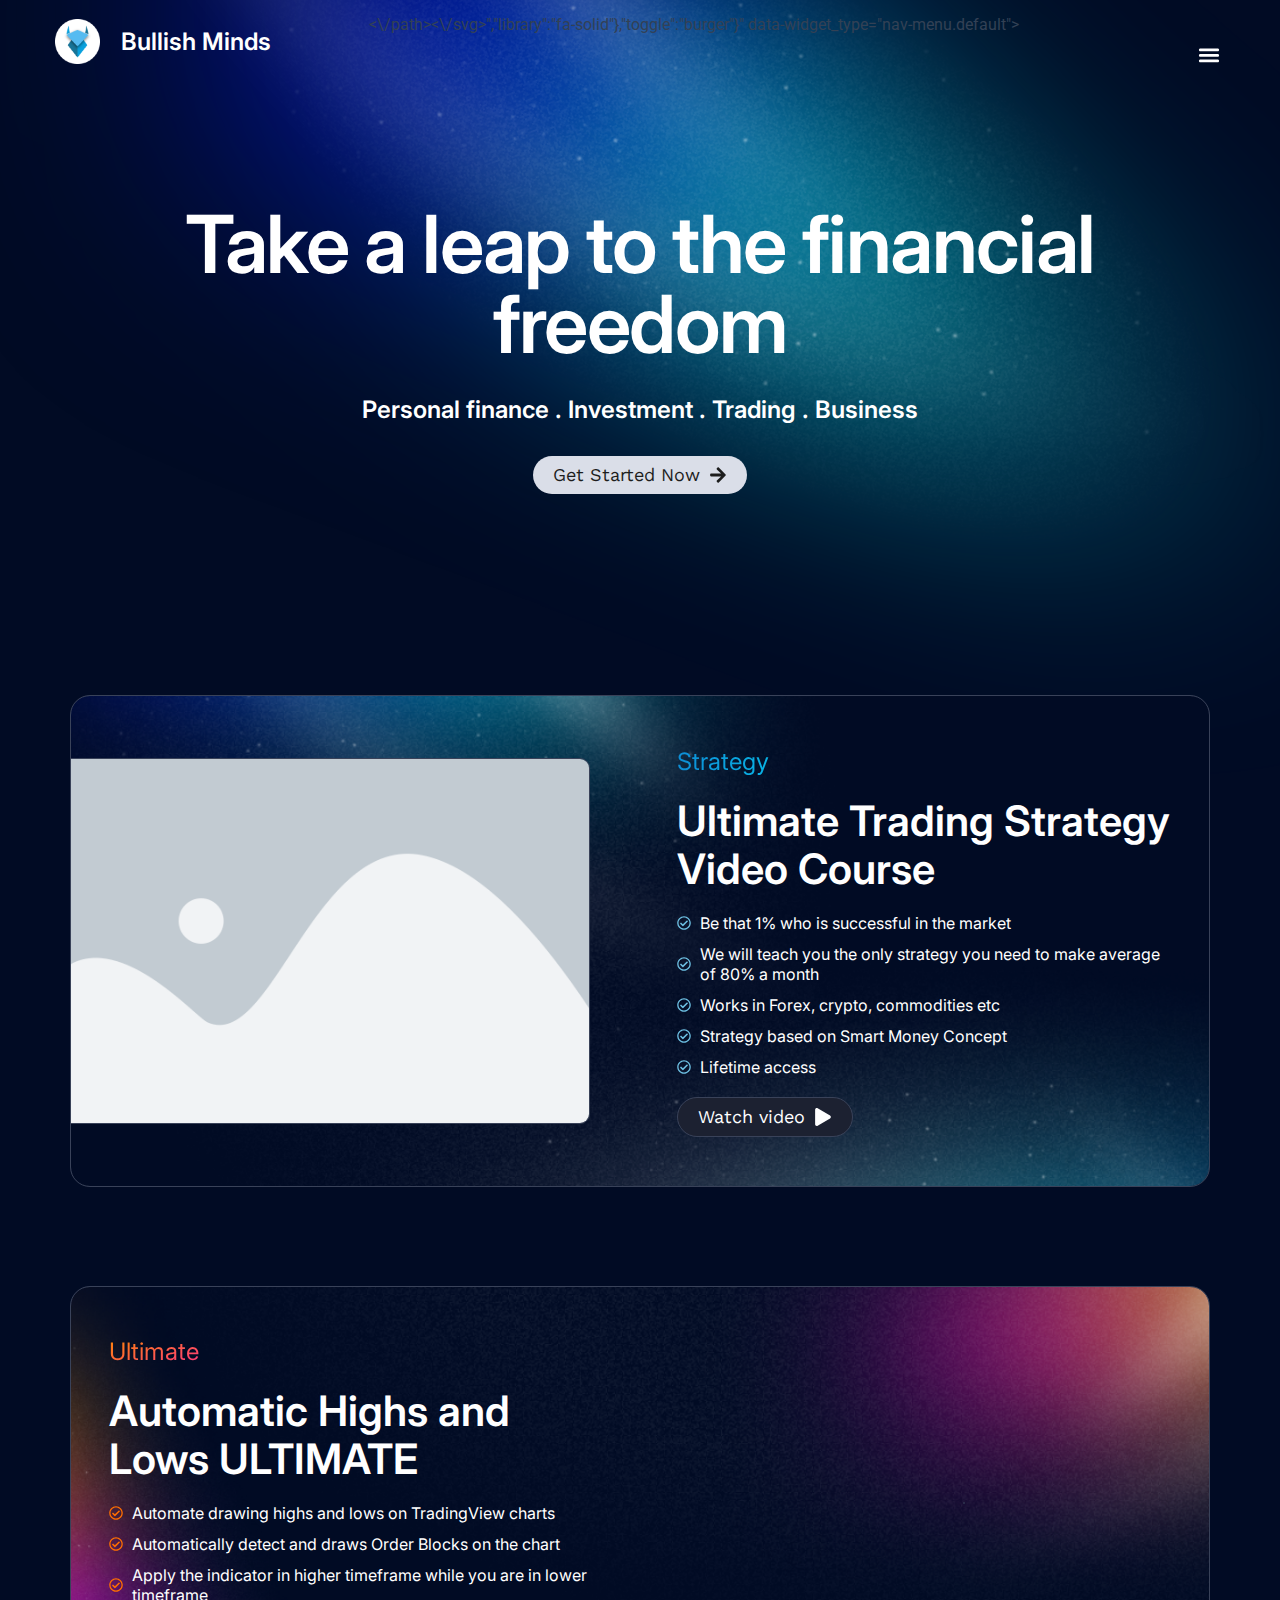
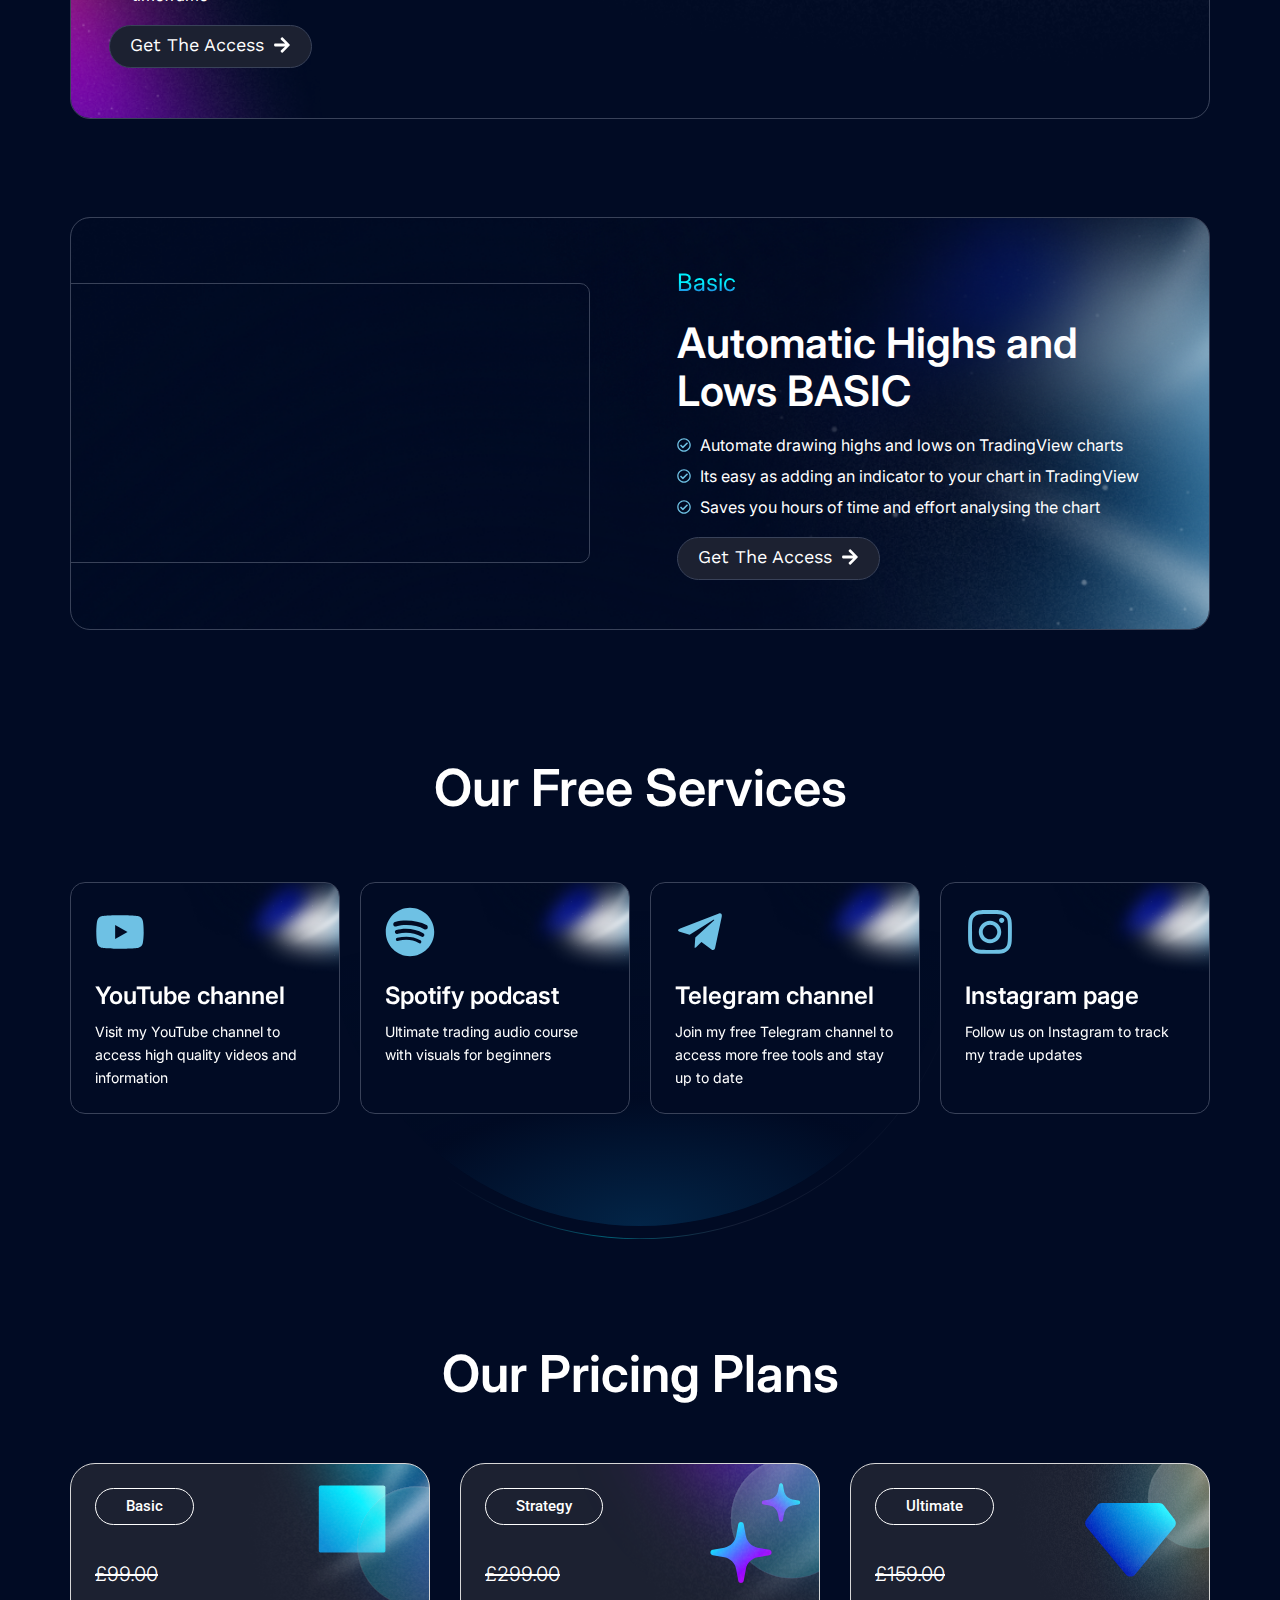
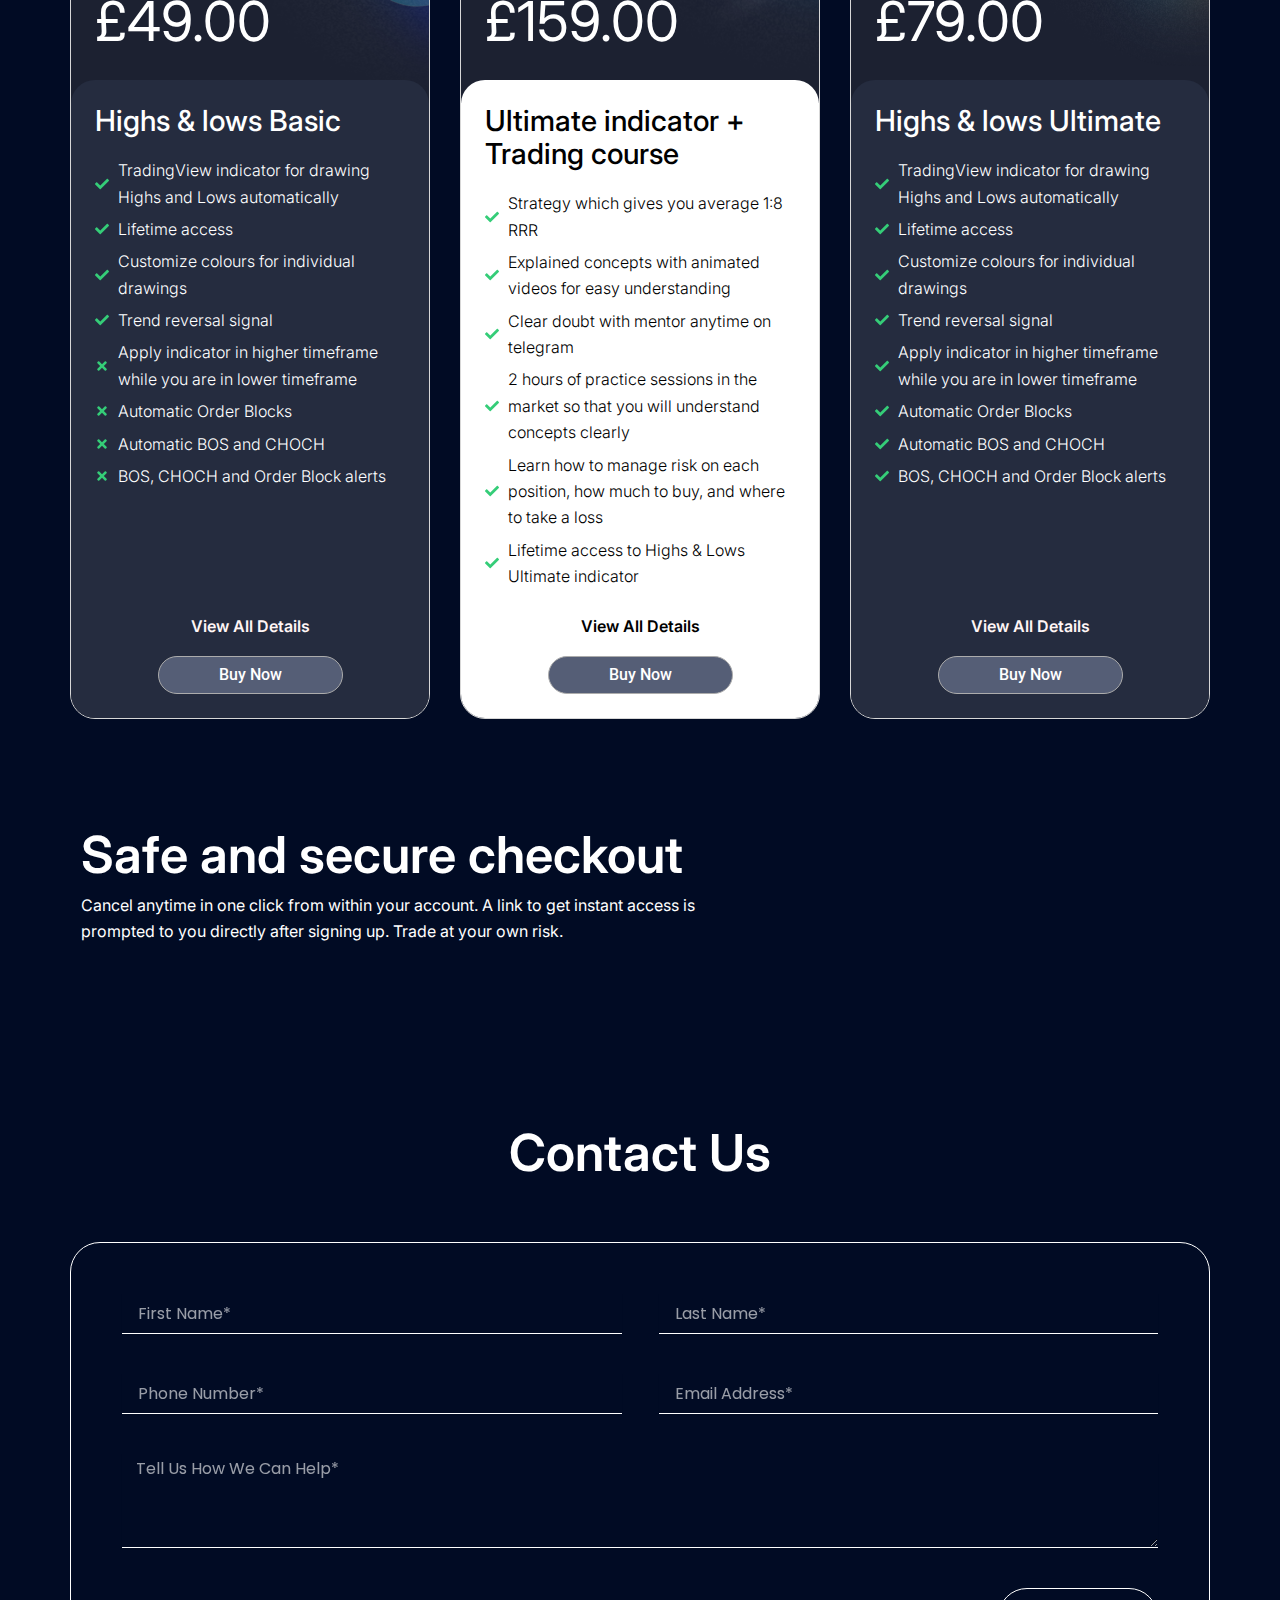
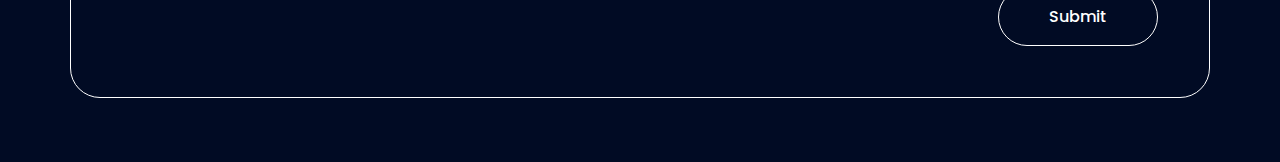
==== index.html @ ab3ff0d4 "Add files via upload" ====
<!DOCTYPE html><html lang="en-US"><head>
	<meta charset="UTF-8">
		<title>Bullish Minds – Work Drive Realty</title>
<meta name="robots" content="noindex, nofollow">
	<style>img:is([sizes="auto" i], [sizes^="auto," i]) { contain-intrinsic-size: 3000px 1500px }</style>
	<link rel="alternate" type="application/rss+xml" title="Work Drive Realty » Feed" href="https://driverealty.online/work/feed/">
<link rel="alternate" type="application/rss+xml" title="Work Drive Realty » Comments Feed" href="https://driverealty.online/work/comments/feed/">
<script>
window._wpemojiSettings = {"baseUrl":"https:\/\/s.w.org\/images\/core\/emoji\/15.0.3\/72x72\/","ext":".png","svgUrl":"https:\/\/s.w.org\/images\/core\/emoji\/15.0.3\/svg\/","svgExt":".svg","source":{"concatemoji":"https:\/\/driverealty.online\/work\/wp-includes\/js\/wp-emoji-release.min.js?ver=6.7.1"}};
/*! This file is auto-generated */
!function(i,n){var o,s,e;function c(e){try{var t={supportTests:e,timestamp:(new Date).valueOf()};sessionStorage.setItem(o,JSON.stringify(t))}catch(e){}}function p(e,t,n){e.clearRect(0,0,e.canvas.width,e.canvas.height),e.fillText(t,0,0);var t=new Uint32Array(e.getImageData(0,0,e.canvas.width,e.canvas.height).data),r=(e.clearRect(0,0,e.canvas.width,e.canvas.height),e.fillText(n,0,0),new Uint32Array(e.getImageData(0,0,e.canvas.width,e.canvas.height).data));return t.every(function(e,t){return e===r[t]})}function u(e,t,n){switch(t){case"flag":return n(e,"\ud83c\udff3\ufe0f\u200d\u26a7\ufe0f","\ud83c\udff3\ufe0f\u200b\u26a7\ufe0f")?!1:!n(e,"\ud83c\uddfa\ud83c\uddf3","\ud83c\uddfa\u200b\ud83c\uddf3")&&!n(e,"\ud83c\udff4\udb40\udc67\udb40\udc62\udb40\udc65\udb40\udc6e\udb40\udc67\udb40\udc7f","\ud83c\udff4\u200b\udb40\udc67\u200b\udb40\udc62\u200b\udb40\udc65\u200b\udb40\udc6e\u200b\udb40\udc67\u200b\udb40\udc7f");case"emoji":return!n(e,"\ud83d\udc26\u200d\u2b1b","\ud83d\udc26\u200b\u2b1b")}return!1}function f(e,t,n){var r="undefined"!=typeof WorkerGlobalScope&&self instanceof WorkerGlobalScope?new OffscreenCanvas(300,150):i.createElement("canvas"),a=r.getContext("2d",{willReadFrequently:!0}),o=(a.textBaseline="top",a.font="600 32px Arial",{});return e.forEach(function(e){o[e]=t(a,e,n)}),o}function t(e){var t=i.createElement("script");t.src=e,t.defer=!0,i.head.appendChild(t)}"undefined"!=typeof Promise&&(o="wpEmojiSettingsSupports",s=["flag","emoji"],n.supports={everything:!0,everythingExceptFlag:!0},e=new Promise(function(e){i.addEventListener("DOMContentLoaded",e,{once:!0})}),new Promise(function(t){var n=function(){try{var e=JSON.parse(sessionStorage.getItem(o));if("object"==typeof e&&"number"==typeof e.timestamp&&(new Date).valueOf()<e.timestamp+604800&&"object"==typeof e.supportTests)return e.supportTests}catch(e){}return null}();if(!n){if("undefined"!=typeof Worker&&"undefined"!=typeof OffscreenCanvas&&"undefined"!=typeof URL&&URL.createObjectURL&&"undefined"!=typeof Blob)try{var e="postMessage("+f.toString()+"("+[JSON.stringify(s),u.toString(),p.toString()].join(",")+"));",r=new Blob([e],{type:"text/javascript"}),a=new Worker(URL.createObjectURL(r),{name:"wpTestEmojiSupports"});return void(a.onmessage=function(e){c(n=e.data),a.terminate(),t(n)})}catch(e){}c(n=f(s,u,p))}t(n)}).then(function(e){for(var t in e)n.supports[t]=e[t],n.supports.everything=n.supports.everything&&n.supports[t],"flag"!==t&&(n.supports.everythingExceptFlag=n.supports.everythingExceptFlag&&n.supports[t]);n.supports.everythingExceptFlag=n.supports.everythingExceptFlag&&!n.supports.flag,n.DOMReady=!1,n.readyCallback=function(){n.DOMReady=!0}}).then(function(){return e}).then(function(){var e;n.supports.everything||(n.readyCallback(),(e=n.source||{}).concatemoji?t(e.concatemoji):e.wpemoji&&e.twemoji&&(t(e.twemoji),t(e.wpemoji)))}))}((window,document),window._wpemojiSettings);
</script>
<link rel="stylesheet" id="astra-theme-css-css" href="css/3oSyJaoejnOo.css" media="all">
<style id="astra-theme-css-inline-css">
:root{--ast-post-nav-space:0;--ast-container-default-xlg-padding:2.5em;--ast-container-default-lg-padding:2.5em;--ast-container-default-slg-padding:2em;--ast-container-default-md-padding:2.5em;--ast-container-default-sm-padding:2.5em;--ast-container-default-xs-padding:2.4em;--ast-container-default-xxs-padding:1.8em;--ast-code-block-background:#ECEFF3;--ast-comment-inputs-background:#F9FAFB;--ast-normal-container-width:1200px;--ast-narrow-container-width:750px;--ast-blog-title-font-weight:600;--ast-blog-meta-weight:600;}html{font-size:100%;}a{color:var(--ast-global-color-0);}a:hover,a:focus{color:var(--ast-global-color-1);}body,button,input,select,textarea,.ast-button,.ast-custom-button{font-family:-apple-system,BlinkMacSystemFont,Segoe UI,Roboto,Oxygen-Sans,Ubuntu,Cantarell,Helvetica Neue,sans-serif;font-weight:400;font-size:16px;font-size:1rem;line-height:var(--ast-body-line-height,1.65);}blockquote{color:var(--ast-global-color-3);}h1,.entry-content h1,h2,.entry-content h2,h3,.entry-content h3,h4,.entry-content h4,h5,.entry-content h5,h6,.entry-content h6,.site-title,.site-title a{font-weight:600;}.site-title{font-size:26px;font-size:1.625rem;display:block;}.site-header .site-description{font-size:15px;font-size:0.9375rem;display:none;}.entry-title{font-size:20px;font-size:1.25rem;}.ast-blog-single-element.ast-taxonomy-container a{font-size:14px;font-size:0.875rem;}.ast-blog-meta-container{font-size:13px;font-size:0.8125rem;}.archive .ast-article-post .ast-article-inner,.blog .ast-article-post .ast-article-inner,.archive .ast-article-post .ast-article-inner:hover,.blog .ast-article-post .ast-article-inner:hover{border-top-left-radius:6px;border-top-right-radius:6px;border-bottom-right-radius:6px;border-bottom-left-radius:6px;overflow:hidden;}h1,.entry-content h1{font-size:36px;font-size:2.25rem;font-weight:600;line-height:1.4em;}h2,.entry-content h2{font-size:30px;font-size:1.875rem;font-weight:600;line-height:1.3em;}h3,.entry-content h3{font-size:24px;font-size:1.5rem;font-weight:600;line-height:1.3em;}h4,.entry-content h4{font-size:20px;font-size:1.25rem;line-height:1.2em;font-weight:600;}h5,.entry-content h5{font-size:18px;font-size:1.125rem;line-height:1.2em;font-weight:600;}h6,.entry-content h6{font-size:16px;font-size:1rem;line-height:1.25em;font-weight:600;}::selection{background-color:var(--ast-global-color-0);color:#ffffff;}body,h1,.entry-title a,.entry-content h1,h2,.entry-content h2,h3,.entry-content h3,h4,.entry-content h4,h5,.entry-content h5,h6,.entry-content h6{color:var(--ast-global-color-3);}.tagcloud a:hover,.tagcloud a:focus,.tagcloud a.current-item{color:#ffffff;border-color:var(--ast-global-color-0);background-color:var(--ast-global-color-0);}input:focus,input[type="text"]:focus,input[type="email"]:focus,input[type="url"]:focus,input[type="password"]:focus,input[type="reset"]:focus,input[type="search"]:focus,textarea:focus{border-color:var(--ast-global-color-0);}input[type="radio"]:checked,input[type=reset],input[type="checkbox"]:checked,input[type="checkbox"]:hover:checked,input[type="checkbox"]:focus:checked,input[type=range]::-webkit-slider-thumb{border-color:var(--ast-global-color-0);background-color:var(--ast-global-color-0);box-shadow:none;}.site-footer a:hover + .post-count,.site-footer a:focus + .post-count{background:var(--ast-global-color-0);border-color:var(--ast-global-color-0);}.single .nav-links .nav-previous,.single .nav-links .nav-next{color:var(--ast-global-color-0);}.entry-meta,.entry-meta *{line-height:1.45;color:var(--ast-global-color-0);font-weight:600;}.entry-meta a:not(.ast-button):hover,.entry-meta a:not(.ast-button):hover *,.entry-meta a:not(.ast-button):focus,.entry-meta a:not(.ast-button):focus *,.page-links > .page-link,.page-links .page-link:hover,.post-navigation a:hover{color:var(--ast-global-color-1);}#cat option,.secondary .calendar_wrap thead a,.secondary .calendar_wrap thead a:visited{color:var(--ast-global-color-0);}.secondary .calendar_wrap #today,.ast-progress-val span{background:var(--ast-global-color-0);}.secondary a:hover + .post-count,.secondary a:focus + .post-count{background:var(--ast-global-color-0);border-color:var(--ast-global-color-0);}.calendar_wrap #today > a{color:#ffffff;}.page-links .page-link,.single .post-navigation a{color:var(--ast-global-color-3);}.ast-search-menu-icon .search-form button.search-submit{padding:0 4px;}.ast-search-menu-icon form.search-form{padding-right:0;}.ast-search-menu-icon.slide-search input.search-field{width:0;}.ast-header-search .ast-search-menu-icon.ast-dropdown-active .search-form,.ast-header-search .ast-search-menu-icon.ast-dropdown-active .search-field:focus{transition:all 0.2s;}.search-form input.search-field:focus{outline:none;}.ast-search-menu-icon .search-form button.search-submit:focus,.ast-theme-transparent-header .ast-header-search .ast-dropdown-active .ast-icon,.ast-theme-transparent-header .ast-inline-search .search-field:focus .ast-icon{color:var(--ast-global-color-1);}.ast-header-search .slide-search .search-form{border:2px solid var(--ast-global-color-0);}.ast-header-search .slide-search .search-field{background-color:#fff;}.ast-archive-title{color:var(--ast-global-color-2);}.widget-title{font-size:22px;font-size:1.375rem;color:var(--ast-global-color-2);}.ast-single-post .entry-content a,.ast-comment-content a:not(.ast-comment-edit-reply-wrap a){text-decoration:underline;}.ast-single-post .elementor-button-wrapper .elementor-button,.ast-single-post .entry-content .uagb-tab a,.ast-single-post .entry-content .uagb-ifb-cta a,.ast-single-post .entry-content .uabb-module-content a,.ast-single-post .entry-content .uagb-post-grid a,.ast-single-post .entry-content .uagb-timeline a,.ast-single-post .entry-content .uagb-toc__wrap a,.ast-single-post .entry-content .uagb-taxomony-box a,.ast-single-post .entry-content .woocommerce a,.entry-content .wp-block-latest-posts > li > a,.ast-single-post .entry-content .wp-block-file__button,li.ast-post-filter-single,.ast-single-post .ast-comment-content .comment-reply-link,.ast-single-post .ast-comment-content .comment-edit-link{text-decoration:none;}.ast-search-menu-icon.slide-search a:focus-visible:focus-visible,.astra-search-icon:focus-visible,#close:focus-visible,a:focus-visible,.ast-menu-toggle:focus-visible,.site .skip-link:focus-visible,.wp-block-loginout input:focus-visible,.wp-block-search.wp-block-search__button-inside .wp-block-search__inside-wrapper,.ast-header-navigation-arrow:focus-visible,.woocommerce .wc-proceed-to-checkout > .checkout-button:focus-visible,.woocommerce .woocommerce-MyAccount-navigation ul li a:focus-visible,.ast-orders-table__row .ast-orders-table__cell:focus-visible,.woocommerce .woocommerce-order-details .order-again > .button:focus-visible,.woocommerce .woocommerce-message a.button.wc-forward:focus-visible,.woocommerce #minus_qty:focus-visible,.woocommerce #plus_qty:focus-visible,a#ast-apply-coupon:focus-visible,.woocommerce .woocommerce-info a:focus-visible,.woocommerce .astra-shop-summary-wrap a:focus-visible,.woocommerce a.wc-forward:focus-visible,#ast-apply-coupon:focus-visible,.woocommerce-js .woocommerce-mini-cart-item a.remove:focus-visible,#close:focus-visible,.button.search-submit:focus-visible,#search_submit:focus,.normal-search:focus-visible,.ast-header-account-wrap:focus-visible,.woocommerce .ast-on-card-button.ast-quick-view-trigger:focus{outline-style:dotted;outline-color:inherit;outline-width:thin;}input:focus,input[type="text"]:focus,input[type="email"]:focus,input[type="url"]:focus,input[type="password"]:focus,input[type="reset"]:focus,input[type="search"]:focus,input[type="number"]:focus,textarea:focus,.wp-block-search__input:focus,[data-section="section-header-mobile-trigger"] .ast-button-wrap .ast-mobile-menu-trigger-minimal:focus,.ast-mobile-popup-drawer.active .menu-toggle-close:focus,.woocommerce-ordering select.orderby:focus,#ast-scroll-top:focus,#coupon_code:focus,.woocommerce-page #comment:focus,.woocommerce #reviews #respond input#submit:focus,.woocommerce a.add_to_cart_button:focus,.woocommerce .button.single_add_to_cart_button:focus,.woocommerce .woocommerce-cart-form button:focus,.woocommerce .woocommerce-cart-form__cart-item .quantity .qty:focus,.woocommerce .woocommerce-billing-fields .woocommerce-billing-fields__field-wrapper .woocommerce-input-wrapper > .input-text:focus,.woocommerce #order_comments:focus,.woocommerce #place_order:focus,.woocommerce .woocommerce-address-fields .woocommerce-address-fields__field-wrapper .woocommerce-input-wrapper > .input-text:focus,.woocommerce .woocommerce-MyAccount-content form button:focus,.woocommerce .woocommerce-MyAccount-content .woocommerce-EditAccountForm .woocommerce-form-row .woocommerce-Input.input-text:focus,.woocommerce .ast-woocommerce-container .woocommerce-pagination ul.page-numbers li a:focus,body #content .woocommerce form .form-row .select2-container--default .select2-selection--single:focus,#ast-coupon-code:focus,.woocommerce.woocommerce-js .quantity input[type=number]:focus,.woocommerce-js .woocommerce-mini-cart-item .quantity input[type=number]:focus,.woocommerce p#ast-coupon-trigger:focus{border-style:dotted;border-color:inherit;border-width:thin;}input{outline:none;}.ast-logo-title-inline .site-logo-img{padding-right:1em;}body .ast-oembed-container *{position:absolute;top:0;width:100%;height:100%;left:0;}body .wp-block-embed-pocket-casts .ast-oembed-container *{position:unset;}.ast-single-post-featured-section + article {margin-top: 2em;}.site-content .ast-single-post-featured-section img {width: 100%;overflow: hidden;object-fit: cover;}.ast-separate-container .site-content .ast-single-post-featured-section + article {margin-top: -80px;z-index: 9;position: relative;border-radius: 4px;}@media (min-width: 922px) {.ast-no-sidebar .site-content .ast-article-image-container--wide {margin-left: -120px;margin-right: -120px;max-width: unset;width: unset;}.ast-left-sidebar .site-content .ast-article-image-container--wide,.ast-right-sidebar .site-content .ast-article-image-container--wide {margin-left: -10px;margin-right: -10px;}.site-content .ast-article-image-container--full {margin-left: calc( -50vw + 50%);margin-right: calc( -50vw + 50%);max-width: 100vw;width: 100vw;}.ast-left-sidebar .site-content .ast-article-image-container--full,.ast-right-sidebar .site-content .ast-article-image-container--full {margin-left: -10px;margin-right: -10px;max-width: inherit;width: auto;}}.site > .ast-single-related-posts-container {margin-top: 0;}@media (min-width: 922px) {.ast-desktop .ast-container--narrow {max-width: var(--ast-narrow-container-width);margin: 0 auto;}}.ast-page-builder-template .hentry {margin: 0;}.ast-page-builder-template .site-content > .ast-container {max-width: 100%;padding: 0;}.ast-page-builder-template .site .site-content #primary {padding: 0;margin: 0;}.ast-page-builder-template .no-results {text-align: center;margin: 4em auto;}.ast-page-builder-template .ast-pagination {padding: 2em;}.ast-page-builder-template .entry-header.ast-no-title.ast-no-thumbnail {margin-top: 0;}.ast-page-builder-template .entry-header.ast-header-without-markup {margin-top: 0;margin-bottom: 0;}.ast-page-builder-template .entry-header.ast-no-title.ast-no-meta {margin-bottom: 0;}.ast-page-builder-template.single .post-navigation {padding-bottom: 2em;}.ast-page-builder-template.single-post .site-content > .ast-container {max-width: 100%;}.ast-page-builder-template .entry-header {margin-top: 2em;margin-left: auto;margin-right: auto;}.ast-page-builder-template .ast-archive-description {margin: 2em auto 0;padding-left: 20px;padding-right: 20px;}.ast-page-builder-template .ast-row {margin-left: 0;margin-right: 0;}.single.ast-page-builder-template .entry-header + .entry-content,.single.ast-page-builder-template .ast-single-entry-banner + .site-content article .entry-content {margin-bottom: 2em;}@media(min-width: 921px) {.ast-page-builder-template.archive.ast-right-sidebar .ast-row article,.ast-page-builder-template.archive.ast-left-sidebar .ast-row article {padding-left: 0;padding-right: 0;}}input[type="text"],input[type="number"],input[type="email"],input[type="url"],input[type="password"],input[type="search"],input[type=reset],input[type=tel],input[type=date],select,textarea{font-size:16px;font-style:normal;font-weight:400;line-height:24px;width:100%;padding:12px 16px;border-radius:4px;box-shadow:0px 1px 2px 0px rgba(0,0,0,0.05);color:var(--ast-form-input-text,#475569);}input[type="text"],input[type="number"],input[type="email"],input[type="url"],input[type="password"],input[type="search"],input[type=reset],input[type=tel],input[type=date],select{height:40px;}input[type="date"]{border-width:1px;border-style:solid;border-color:var(--ast-border-color);}input[type="text"]:focus,input[type="number"]:focus,input[type="email"]:focus,input[type="url"]:focus,input[type="password"]:focus,input[type="search"]:focus,input[type=reset]:focus,input[type="tel"]:focus,input[type="date"]:focus,select:focus,textarea:focus{border-color:#046BD2;box-shadow:none;outline:none;color:var(--ast-form-input-focus-text,#475569);}label,legend{color:#111827;font-size:14px;font-style:normal;font-weight:500;line-height:20px;}select{padding:6px 10px;}fieldset{padding:30px;border-radius:4px;}button,.ast-button,.button,input[type="button"],input[type="reset"],input[type="submit"]{border-radius:4px;box-shadow:0px 1px 2px 0px rgba(0,0,0,0.05);}:root{--ast-comment-inputs-background:#FFF;}::placeholder{color:var(--ast-form-field-color,#9CA3AF);}::-ms-input-placeholder{color:var(--ast-form-field-color,#9CA3AF);}@media (max-width:921.9px){#ast-desktop-header{display:none;}}@media (min-width:922px){#ast-mobile-header{display:none;}}.wp-block-buttons.aligncenter{justify-content:center;}@media (max-width:921px){.ast-theme-transparent-header #primary,.ast-theme-transparent-header #secondary{padding:0;}}@media (max-width:921px){.ast-plain-container.ast-no-sidebar #primary{padding:0;}}.ast-plain-container.ast-no-sidebar #primary{margin-top:0;margin-bottom:0;}.wp-block-button.is-style-outline .wp-block-button__link{border-color:var(--ast-global-color-0);}div.wp-block-button.is-style-outline > .wp-block-button__link:not(.has-text-color),div.wp-block-button.wp-block-button__link.is-style-outline:not(.has-text-color){color:var(--ast-global-color-0);}.wp-block-button.is-style-outline .wp-block-button__link:hover,.wp-block-buttons .wp-block-button.is-style-outline .wp-block-button__link:focus,.wp-block-buttons .wp-block-button.is-style-outline > .wp-block-button__link:not(.has-text-color):hover,.wp-block-buttons .wp-block-button.wp-block-button__link.is-style-outline:not(.has-text-color):hover{color:#ffffff;background-color:var(--ast-global-color-1);border-color:var(--ast-global-color-1);}.post-page-numbers.current .page-link,.ast-pagination .page-numbers.current{color:#ffffff;border-color:var(--ast-global-color-0);background-color:var(--ast-global-color-0);}.wp-block-buttons .wp-block-button.is-style-outline .wp-block-button__link.wp-element-button,.ast-outline-button,.wp-block-uagb-buttons-child .uagb-buttons-repeater.ast-outline-button{border-color:var(--ast-global-color-0);border-top-width:2px;border-right-width:2px;border-bottom-width:2px;border-left-width:2px;font-family:inherit;font-weight:500;font-size:16px;font-size:1rem;line-height:1em;padding-top:13px;padding-right:30px;padding-bottom:13px;padding-left:30px;}.wp-block-buttons .wp-block-button.is-style-outline > .wp-block-button__link:not(.has-text-color),.wp-block-buttons .wp-block-button.wp-block-button__link.is-style-outline:not(.has-text-color),.ast-outline-button{color:var(--ast-global-color-0);}.wp-block-button.is-style-outline .wp-block-button__link:hover,.wp-block-buttons .wp-block-button.is-style-outline .wp-block-button__link:focus,.wp-block-buttons .wp-block-button.is-style-outline > .wp-block-button__link:not(.has-text-color):hover,.wp-block-buttons .wp-block-button.wp-block-button__link.is-style-outline:not(.has-text-color):hover,.ast-outline-button:hover,.ast-outline-button:focus,.wp-block-uagb-buttons-child .uagb-buttons-repeater.ast-outline-button:hover,.wp-block-uagb-buttons-child .uagb-buttons-repeater.ast-outline-button:focus{color:#ffffff;background-color:var(--ast-global-color-1);border-color:var(--ast-global-color-1);}.ast-single-post .entry-content a.ast-outline-button,.ast-single-post .entry-content .is-style-outline>.wp-block-button__link{text-decoration:none;}.wp-block-button .wp-block-button__link.wp-element-button.is-style-outline:not(.has-background),.wp-block-button.is-style-outline>.wp-block-button__link.wp-element-button:not(.has-background),.ast-outline-button{background-color:transparent;}.uagb-buttons-repeater.ast-outline-button{border-radius:9999px;}@media (max-width:921px){.wp-block-buttons .wp-block-button.is-style-outline .wp-block-button__link.wp-element-button,.ast-outline-button,.wp-block-uagb-buttons-child .uagb-buttons-repeater.ast-outline-button{padding-top:12px;padding-right:28px;padding-bottom:12px;padding-left:28px;}}@media (max-width:544px){.wp-block-buttons .wp-block-button.is-style-outline .wp-block-button__link.wp-element-button,.ast-outline-button,.wp-block-uagb-buttons-child .uagb-buttons-repeater.ast-outline-button{padding-top:10px;padding-right:24px;padding-bottom:10px;padding-left:24px;}}.entry-content[data-ast-blocks-layout] > figure{margin-bottom:1em;}h1.widget-title{font-weight:600;}h2.widget-title{font-weight:600;}h3.widget-title{font-weight:600;} .content-area .elementor-widget-theme-post-content h1,.content-area .elementor-widget-theme-post-content h2,.content-area .elementor-widget-theme-post-content h3,.content-area .elementor-widget-theme-post-content h4,.content-area .elementor-widget-theme-post-content h5,.content-area .elementor-widget-theme-post-content h6{margin-top:1.5em;margin-bottom:calc(0.3em + 10px);}#page{display:flex;flex-direction:column;min-height:100vh;}.ast-404-layout-1 h1.page-title{color:var(--ast-global-color-2);}.single .post-navigation a{line-height:1em;height:inherit;}.error-404 .page-sub-title{font-size:1.5rem;font-weight:inherit;}.search .site-content .content-area .search-form{margin-bottom:0;}#page .site-content{flex-grow:1;}.widget{margin-bottom:1.25em;}#secondary li{line-height:1.5em;}#secondary .wp-block-group h2{margin-bottom:0.7em;}#secondary h2{font-size:1.7rem;}.ast-separate-container .ast-article-post,.ast-separate-container .ast-article-single,.ast-separate-container .comment-respond{padding:3em;}.ast-separate-container .ast-article-single .ast-article-single{padding:0;}.ast-article-single .wp-block-post-template-is-layout-grid{padding-left:0;}.ast-separate-container .comments-title,.ast-narrow-container .comments-title{padding:1.5em 2em;}.ast-page-builder-template .comment-form-textarea,.ast-comment-formwrap .ast-grid-common-col{padding:0;}.ast-comment-formwrap{padding:0;display:inline-flex;column-gap:20px;width:100%;margin-left:0;margin-right:0;}.comments-area textarea#comment:focus,.comments-area textarea#comment:active,.comments-area .ast-comment-formwrap input[type="text"]:focus,.comments-area .ast-comment-formwrap input[type="text"]:active {box-shadow:none;outline:none;}.archive.ast-page-builder-template .entry-header{margin-top:2em;}.ast-page-builder-template .ast-comment-formwrap{width:100%;}.entry-title{margin-bottom:0.6em;}.ast-archive-description p{font-size:inherit;font-weight:inherit;line-height:inherit;}.ast-separate-container .ast-comment-list li.depth-1,.hentry{margin-bottom:1.5em;}.site-content section.ast-archive-description{margin-bottom:2em;}@media (min-width:921px){.ast-left-sidebar.ast-page-builder-template #secondary,.archive.ast-right-sidebar.ast-page-builder-template .site-main{padding-left:20px;padding-right:20px;}}@media (max-width:544px){.ast-comment-formwrap.ast-row{column-gap:10px;display:inline-block;}#ast-commentform .ast-grid-common-col{position:relative;width:100%;}}@media (min-width:1201px){.ast-separate-container .ast-article-post,.ast-separate-container .ast-article-single,.ast-separate-container .ast-author-box,.ast-separate-container .ast-404-layout-1,.ast-separate-container .no-results{padding:3em;}} .content-area .elementor-widget-theme-post-content h1,.content-area .elementor-widget-theme-post-content h2,.content-area .elementor-widget-theme-post-content h3,.content-area .elementor-widget-theme-post-content h4,.content-area .elementor-widget-theme-post-content h5,.content-area .elementor-widget-theme-post-content h6{margin-top:1.5em;margin-bottom:calc(0.3em + 10px);}.elementor-loop-container .e-loop-item,.elementor-loop-container .ast-separate-container .ast-article-post,.elementor-loop-container .ast-separate-container .ast-article-single,.elementor-loop-container .ast-separate-container .comment-respond{padding:0px;}@media (max-width:921px){.ast-separate-container #primary,.ast-separate-container #secondary{padding:1.5em 0;}#primary,#secondary{padding:1.5em 0;margin:0;}.ast-left-sidebar #content > .ast-container{display:flex;flex-direction:column-reverse;width:100%;}}@media (min-width:922px){.ast-separate-container.ast-right-sidebar #primary,.ast-separate-container.ast-left-sidebar #primary{border:0;}.search-no-results.ast-separate-container #primary{margin-bottom:4em;}}.wp-block-button .wp-block-button__link{color:#ffffff;}.wp-block-button .wp-block-button__link:hover,.wp-block-button .wp-block-button__link:focus{color:#ffffff;background-color:var(--ast-global-color-1);border-color:var(--ast-global-color-1);}.elementor-widget-heading h1.elementor-heading-title{line-height:1.4em;}.elementor-widget-heading h2.elementor-heading-title{line-height:1.3em;}.elementor-widget-heading h3.elementor-heading-title{line-height:1.3em;}.elementor-widget-heading h4.elementor-heading-title{line-height:1.2em;}.elementor-widget-heading h5.elementor-heading-title{line-height:1.2em;}.elementor-widget-heading h6.elementor-heading-title{line-height:1.25em;}.wp-block-button .wp-block-button__link,.wp-block-search .wp-block-search__button,body .wp-block-file .wp-block-file__button{border-color:var(--ast-global-color-0);background-color:var(--ast-global-color-0);color:#ffffff;font-family:inherit;font-weight:500;line-height:1em;font-size:16px;font-size:1rem;padding-top:15px;padding-right:30px;padding-bottom:15px;padding-left:30px;}.ast-single-post .entry-content .wp-block-button .wp-block-button__link,.ast-single-post .entry-content .wp-block-search .wp-block-search__button,body .entry-content .wp-block-file .wp-block-file__button{text-decoration:none;}@media (max-width:921px){.wp-block-button .wp-block-button__link,.wp-block-search .wp-block-search__button,body .wp-block-file .wp-block-file__button{padding-top:14px;padding-right:28px;padding-bottom:14px;padding-left:28px;}}@media (max-width:544px){.wp-block-button .wp-block-button__link,.wp-block-search .wp-block-search__button,body .wp-block-file .wp-block-file__button{padding-top:12px;padding-right:24px;padding-bottom:12px;padding-left:24px;}}.menu-toggle,button,.ast-button,.ast-custom-button,.button,input#submit,input[type="button"],input[type="submit"],input[type="reset"],#comments .submit,.search .search-submit,form[CLASS*="wp-block-search__"].wp-block-search .wp-block-search__inside-wrapper .wp-block-search__button,body .wp-block-file .wp-block-file__button,.search .search-submit,.woocommerce-js a.button,.woocommerce button.button,.woocommerce .woocommerce-message a.button,.woocommerce #respond input#submit.alt,.woocommerce input.button.alt,.woocommerce input.button,.woocommerce input.button:disabled,.woocommerce input.button:disabled[disabled],.woocommerce input.button:disabled:hover,.woocommerce input.button:disabled[disabled]:hover,.woocommerce #respond input#submit,.woocommerce button.button.alt.disabled,.wc-block-grid__products .wc-block-grid__product .wp-block-button__link,.wc-block-grid__product-onsale,[CLASS*="wc-block"] button,.woocommerce-js .astra-cart-drawer .astra-cart-drawer-content .woocommerce-mini-cart__buttons .button:not(.checkout):not(.ast-continue-shopping),.woocommerce-js .astra-cart-drawer .astra-cart-drawer-content .woocommerce-mini-cart__buttons a.checkout,.woocommerce button.button.alt.disabled.wc-variation-selection-needed,[CLASS*="wc-block"] .wc-block-components-button{border-style:solid;border-top-width:0;border-right-width:0;border-left-width:0;border-bottom-width:0;color:#ffffff;border-color:var(--ast-global-color-0);background-color:var(--ast-global-color-0);padding-top:15px;padding-right:30px;padding-bottom:15px;padding-left:30px;font-family:inherit;font-weight:500;font-size:16px;font-size:1rem;line-height:1em;}button:focus,.menu-toggle:hover,button:hover,.ast-button:hover,.ast-custom-button:hover .button:hover,.ast-custom-button:hover ,input[type=reset]:hover,input[type=reset]:focus,input#submit:hover,input#submit:focus,input[type="button"]:hover,input[type="button"]:focus,input[type="submit"]:hover,input[type="submit"]:focus,form[CLASS*="wp-block-search__"].wp-block-search .wp-block-search__inside-wrapper .wp-block-search__button:hover,form[CLASS*="wp-block-search__"].wp-block-search .wp-block-search__inside-wrapper .wp-block-search__button:focus,body .wp-block-file .wp-block-file__button:hover,body .wp-block-file .wp-block-file__button:focus,.woocommerce-js a.button:hover,.woocommerce button.button:hover,.woocommerce .woocommerce-message a.button:hover,.woocommerce #respond input#submit:hover,.woocommerce #respond input#submit.alt:hover,.woocommerce input.button.alt:hover,.woocommerce input.button:hover,.woocommerce button.button.alt.disabled:hover,.wc-block-grid__products .wc-block-grid__product .wp-block-button__link:hover,[CLASS*="wc-block"] button:hover,.woocommerce-js .astra-cart-drawer .astra-cart-drawer-content .woocommerce-mini-cart__buttons .button:not(.checkout):not(.ast-continue-shopping):hover,.woocommerce-js .astra-cart-drawer .astra-cart-drawer-content .woocommerce-mini-cart__buttons a.checkout:hover,.woocommerce button.button.alt.disabled.wc-variation-selection-needed:hover,[CLASS*="wc-block"] .wc-block-components-button:hover,[CLASS*="wc-block"] .wc-block-components-button:focus{color:#ffffff;background-color:var(--ast-global-color-1);border-color:var(--ast-global-color-1);}form[CLASS*="wp-block-search__"].wp-block-search .wp-block-search__inside-wrapper .wp-block-search__button.has-icon{padding-top:calc(15px - 3px);padding-right:calc(30px - 3px);padding-bottom:calc(15px - 3px);padding-left:calc(30px - 3px);}@media (max-width:921px){.menu-toggle,button,.ast-button,.ast-custom-button,.button,input#submit,input[type="button"],input[type="submit"],input[type="reset"],#comments .submit,.search .search-submit,form[CLASS*="wp-block-search__"].wp-block-search .wp-block-search__inside-wrapper .wp-block-search__button,body .wp-block-file .wp-block-file__button,.search .search-submit,.woocommerce-js a.button,.woocommerce button.button,.woocommerce .woocommerce-message a.button,.woocommerce #respond input#submit.alt,.woocommerce input.button.alt,.woocommerce input.button,.woocommerce input.button:disabled,.woocommerce input.button:disabled[disabled],.woocommerce input.button:disabled:hover,.woocommerce input.button:disabled[disabled]:hover,.woocommerce #respond input#submit,.woocommerce button.button.alt.disabled,.wc-block-grid__products .wc-block-grid__product .wp-block-button__link,.wc-block-grid__product-onsale,[CLASS*="wc-block"] button,.woocommerce-js .astra-cart-drawer .astra-cart-drawer-content .woocommerce-mini-cart__buttons .button:not(.checkout):not(.ast-continue-shopping),.woocommerce-js .astra-cart-drawer .astra-cart-drawer-content .woocommerce-mini-cart__buttons a.checkout,.woocommerce button.button.alt.disabled.wc-variation-selection-needed,[CLASS*="wc-block"] .wc-block-components-button{padding-top:14px;padding-right:28px;padding-bottom:14px;padding-left:28px;}}@media (max-width:544px){.menu-toggle,button,.ast-button,.ast-custom-button,.button,input#submit,input[type="button"],input[type="submit"],input[type="reset"],#comments .submit,.search .search-submit,form[CLASS*="wp-block-search__"].wp-block-search .wp-block-search__inside-wrapper .wp-block-search__button,body .wp-block-file .wp-block-file__button,.search .search-submit,.woocommerce-js a.button,.woocommerce button.button,.woocommerce .woocommerce-message a.button,.woocommerce #respond input#submit.alt,.woocommerce input.button.alt,.woocommerce input.button,.woocommerce input.button:disabled,.woocommerce input.button:disabled[disabled],.woocommerce input.button:disabled:hover,.woocommerce input.button:disabled[disabled]:hover,.woocommerce #respond input#submit,.woocommerce button.button.alt.disabled,.wc-block-grid__products .wc-block-grid__product .wp-block-button__link,.wc-block-grid__product-onsale,[CLASS*="wc-block"] button,.woocommerce-js .astra-cart-drawer .astra-cart-drawer-content .woocommerce-mini-cart__buttons .button:not(.checkout):not(.ast-continue-shopping),.woocommerce-js .astra-cart-drawer .astra-cart-drawer-content .woocommerce-mini-cart__buttons a.checkout,.woocommerce button.button.alt.disabled.wc-variation-selection-needed,[CLASS*="wc-block"] .wc-block-components-button{padding-top:12px;padding-right:24px;padding-bottom:12px;padding-left:24px;}}@media (max-width:921px){.ast-mobile-header-stack .main-header-bar .ast-search-menu-icon{display:inline-block;}.ast-header-break-point.ast-header-custom-item-outside .ast-mobile-header-stack .main-header-bar .ast-search-icon{margin:0;}.ast-comment-avatar-wrap img{max-width:2.5em;}.ast-comment-meta{padding:0 1.8888em 1.3333em;}}@media (min-width:544px){.ast-container{max-width:100%;}}@media (max-width:544px){.ast-separate-container .ast-article-post,.ast-separate-container .ast-article-single,.ast-separate-container .comments-title,.ast-separate-container .ast-archive-description{padding:1.5em 1em;}.ast-separate-container #content .ast-container{padding-left:0.54em;padding-right:0.54em;}.ast-separate-container .ast-comment-list .bypostauthor{padding:.5em;}.ast-search-menu-icon.ast-dropdown-active .search-field{width:170px;}} #ast-mobile-header .ast-site-header-cart-li a{pointer-events:none;}.ast-separate-container{background-color:var(--ast-global-color-4);}@media (max-width:921px){.site-title{display:block;}.site-header .site-description{display:none;}h1,.entry-content h1{font-size:30px;}h2,.entry-content h2{font-size:25px;}h3,.entry-content h3{font-size:20px;}}@media (max-width:544px){.site-title{display:block;}.site-header .site-description{display:none;}h1,.entry-content h1{font-size:30px;}h2,.entry-content h2{font-size:25px;}h3,.entry-content h3{font-size:20px;}}@media (max-width:921px){html{font-size:91.2%;}}@media (max-width:544px){html{font-size:91.2%;}}@media (min-width:922px){.ast-container{max-width:1240px;}}@media (min-width:922px){.site-content .ast-container{display:flex;}}@media (max-width:921px){.site-content .ast-container{flex-direction:column;}}.entry-content h1,.entry-content h2,.entry-content h3,.entry-content h4,.entry-content h5,.entry-content h6{clear:none;}@media (min-width:922px){.main-header-menu .sub-menu .menu-item.ast-left-align-sub-menu:hover > .sub-menu,.main-header-menu .sub-menu .menu-item.ast-left-align-sub-menu.focus > .sub-menu{margin-left:-0px;}}.entry-content li > p{margin-bottom:0;}.site .comments-area{padding-bottom:2em;margin-top:2em;}.wp-block-file {display: flex;align-items: center;flex-wrap: wrap;justify-content: space-between;}.wp-block-pullquote {border: none;}.wp-block-pullquote blockquote::before {content: "\201D";font-family: "Helvetica",sans-serif;display: flex;transform: rotate( 180deg );font-size: 6rem;font-style: normal;line-height: 1;font-weight: bold;align-items: center;justify-content: center;}.has-text-align-right > blockquote::before {justify-content: flex-start;}.has-text-align-left > blockquote::before {justify-content: flex-end;}figure.wp-block-pullquote.is-style-solid-color blockquote {max-width: 100%;text-align: inherit;}:root {--wp--custom--ast-default-block-top-padding: 3em;--wp--custom--ast-default-block-right-padding: 3em;--wp--custom--ast-default-block-bottom-padding: 3em;--wp--custom--ast-default-block-left-padding: 3em;--wp--custom--ast-container-width: 1200px;--wp--custom--ast-content-width-size: 1200px;--wp--custom--ast-wide-width-size: calc(1200px + var(--wp--custom--ast-default-block-left-padding) + var(--wp--custom--ast-default-block-right-padding));}.ast-narrow-container {--wp--custom--ast-content-width-size: 750px;--wp--custom--ast-wide-width-size: 750px;}@media(max-width: 921px) {:root {--wp--custom--ast-default-block-top-padding: 3em;--wp--custom--ast-default-block-right-padding: 2em;--wp--custom--ast-default-block-bottom-padding: 3em;--wp--custom--ast-default-block-left-padding: 2em;}}@media(max-width: 544px) {:root {--wp--custom--ast-default-block-top-padding: 3em;--wp--custom--ast-default-block-right-padding: 1.5em;--wp--custom--ast-default-block-bottom-padding: 3em;--wp--custom--ast-default-block-left-padding: 1.5em;}}.entry-content > .wp-block-group,.entry-content > .wp-block-cover,.entry-content > .wp-block-columns {padding-top: var(--wp--custom--ast-default-block-top-padding);padding-right: var(--wp--custom--ast-default-block-right-padding);padding-bottom: var(--wp--custom--ast-default-block-bottom-padding);padding-left: var(--wp--custom--ast-default-block-left-padding);}.ast-plain-container.ast-no-sidebar .entry-content > .alignfull,.ast-page-builder-template .ast-no-sidebar .entry-content > .alignfull {margin-left: calc( -50vw + 50%);margin-right: calc( -50vw + 50%);max-width: 100vw;width: 100vw;}.ast-plain-container.ast-no-sidebar .entry-content .alignfull .alignfull,.ast-page-builder-template.ast-no-sidebar .entry-content .alignfull .alignfull,.ast-plain-container.ast-no-sidebar .entry-content .alignfull .alignwide,.ast-page-builder-template.ast-no-sidebar .entry-content .alignfull .alignwide,.ast-plain-container.ast-no-sidebar .entry-content .alignwide .alignfull,.ast-page-builder-template.ast-no-sidebar .entry-content .alignwide .alignfull,.ast-plain-container.ast-no-sidebar .entry-content .alignwide .alignwide,.ast-page-builder-template.ast-no-sidebar .entry-content .alignwide .alignwide,.ast-plain-container.ast-no-sidebar .entry-content .wp-block-column .alignfull,.ast-page-builder-template.ast-no-sidebar .entry-content .wp-block-column .alignfull,.ast-plain-container.ast-no-sidebar .entry-content .wp-block-column .alignwide,.ast-page-builder-template.ast-no-sidebar .entry-content .wp-block-column .alignwide {margin-left: auto;margin-right: auto;width: 100%;}[data-ast-blocks-layout] .wp-block-separator:not(.is-style-dots) {height: 0;}[data-ast-blocks-layout] .wp-block-separator {margin: 20px auto;}[data-ast-blocks-layout] .wp-block-separator:not(.is-style-wide):not(.is-style-dots) {max-width: 100px;}[data-ast-blocks-layout] .wp-block-separator.has-background {padding: 0;}.entry-content[data-ast-blocks-layout] > * {max-width: var(--wp--custom--ast-content-width-size);margin-left: auto;margin-right: auto;}.entry-content[data-ast-blocks-layout] > .alignwide {max-width: var(--wp--custom--ast-wide-width-size);}.entry-content[data-ast-blocks-layout] .alignfull {max-width: none;}.entry-content .wp-block-columns {margin-bottom: 0;}blockquote {margin: 1.5em;border-color: rgba(0,0,0,0.05);}.wp-block-quote:not(.has-text-align-right):not(.has-text-align-center) {border-left: 5px solid rgba(0,0,0,0.05);}.has-text-align-right > blockquote,blockquote.has-text-align-right {border-right: 5px solid rgba(0,0,0,0.05);}.has-text-align-left > blockquote,blockquote.has-text-align-left {border-left: 5px solid rgba(0,0,0,0.05);}.wp-block-site-tagline,.wp-block-latest-posts .read-more {margin-top: 15px;}.wp-block-loginout p label {display: block;}.wp-block-loginout p:not(.login-remember):not(.login-submit) input {width: 100%;}.wp-block-loginout input:focus {border-color: transparent;}.wp-block-loginout input:focus {outline: thin dotted;}.entry-content .wp-block-media-text .wp-block-media-text__content {padding: 0 0 0 8%;}.entry-content .wp-block-media-text.has-media-on-the-right .wp-block-media-text__content {padding: 0 8% 0 0;}.entry-content .wp-block-media-text.has-background .wp-block-media-text__content {padding: 8%;}.entry-content .wp-block-cover:not([class*="background-color"]) .wp-block-cover__inner-container,.entry-content .wp-block-cover:not([class*="background-color"]) .wp-block-cover-image-text,.entry-content .wp-block-cover:not([class*="background-color"]) .wp-block-cover-text,.entry-content .wp-block-cover-image:not([class*="background-color"]) .wp-block-cover__inner-container,.entry-content .wp-block-cover-image:not([class*="background-color"]) .wp-block-cover-image-text,.entry-content .wp-block-cover-image:not([class*="background-color"]) .wp-block-cover-text {color: var(--ast-global-color-5);}.wp-block-loginout .login-remember input {width: 1.1rem;height: 1.1rem;margin: 0 5px 4px 0;vertical-align: middle;}.wp-block-latest-posts > li > *:first-child,.wp-block-latest-posts:not(.is-grid) > li:first-child {margin-top: 0;}.entry-content > .wp-block-buttons,.entry-content > .wp-block-uagb-buttons {margin-bottom: 1.5em;}.wp-block-search__inside-wrapper .wp-block-search__input {padding: 0 10px;color: var(--ast-global-color-3);background: var(--ast-global-color-5);border-color: var(--ast-border-color);}.wp-block-latest-posts .read-more {margin-bottom: 1.5em;}.wp-block-search__no-button .wp-block-search__inside-wrapper .wp-block-search__input {padding-top: 5px;padding-bottom: 5px;}.wp-block-latest-posts .wp-block-latest-posts__post-date,.wp-block-latest-posts .wp-block-latest-posts__post-author {font-size: 1rem;}.wp-block-latest-posts > li > *,.wp-block-latest-posts:not(.is-grid) > li {margin-top: 12px;margin-bottom: 12px;}.ast-page-builder-template .entry-content[data-ast-blocks-layout] > *,.ast-page-builder-template .entry-content[data-ast-blocks-layout] > .alignfull:not(.wp-block-group) > * {max-width: none;}.ast-page-builder-template .entry-content[data-ast-blocks-layout] > .alignwide > * {max-width: var(--wp--custom--ast-wide-width-size);}.ast-page-builder-template .entry-content[data-ast-blocks-layout] > .inherit-container-width > *,.ast-page-builder-template .entry-content[data-ast-blocks-layout] > *:not(.wp-block-group) > *,.entry-content[data-ast-blocks-layout] > .wp-block-cover .wp-block-cover__inner-container {max-width: none ;margin-left: auto;margin-right: auto;}.entry-content[data-ast-blocks-layout] .wp-block-cover:not(.alignleft):not(.alignright) {width: auto;}@media(max-width: 1200px) {.ast-separate-container .entry-content > .alignfull,.ast-separate-container .entry-content[data-ast-blocks-layout] > .alignwide,.ast-plain-container .entry-content[data-ast-blocks-layout] > .alignwide,.ast-plain-container .entry-content .alignfull {margin-left: calc(-1 * min(var(--ast-container-default-xlg-padding),20px)) ;margin-right: calc(-1 * min(var(--ast-container-default-xlg-padding),20px));}}@media(min-width: 1201px) {.ast-separate-container .entry-content > .alignfull {margin-left: calc(-1 * var(--ast-container-default-xlg-padding) );margin-right: calc(-1 * var(--ast-container-default-xlg-padding) );}.ast-separate-container .entry-content[data-ast-blocks-layout] > .alignwide,.ast-plain-container .entry-content[data-ast-blocks-layout] > .alignwide {margin-left: calc(-1 * var(--wp--custom--ast-default-block-left-padding) );margin-right: calc(-1 * var(--wp--custom--ast-default-block-right-padding) );}}@media(min-width: 921px) {.ast-separate-container .entry-content .wp-block-group.alignwide:not(.inherit-container-width) > :where(:not(.alignleft):not(.alignright)),.ast-plain-container .entry-content .wp-block-group.alignwide:not(.inherit-container-width) > :where(:not(.alignleft):not(.alignright)) {max-width: calc( var(--wp--custom--ast-content-width-size) + 80px );}.ast-plain-container.ast-right-sidebar .entry-content[data-ast-blocks-layout] .alignfull,.ast-plain-container.ast-left-sidebar .entry-content[data-ast-blocks-layout] .alignfull {margin-left: -60px;margin-right: -60px;}}@media(min-width: 544px) {.entry-content > .alignleft {margin-right: 20px;}.entry-content > .alignright {margin-left: 20px;}}@media (max-width:544px){.wp-block-columns .wp-block-column:not(:last-child){margin-bottom:20px;}.wp-block-latest-posts{margin:0;}}@media( max-width: 600px ) {.entry-content .wp-block-media-text .wp-block-media-text__content,.entry-content .wp-block-media-text.has-media-on-the-right .wp-block-media-text__content {padding: 8% 0 0;}.entry-content .wp-block-media-text.has-background .wp-block-media-text__content {padding: 8%;}}.ast-page-builder-template .entry-header {padding-left: 0;}.ast-narrow-container .site-content .wp-block-uagb-image--align-full .wp-block-uagb-image__figure {max-width: 100%;margin-left: auto;margin-right: auto;}.entry-content ul,.entry-content ol {padding: revert;margin: revert;padding-left: 20px;}:root .has-ast-global-color-0-color{color:var(--ast-global-color-0);}:root .has-ast-global-color-0-background-color{background-color:var(--ast-global-color-0);}:root .wp-block-button .has-ast-global-color-0-color{color:var(--ast-global-color-0);}:root .wp-block-button .has-ast-global-color-0-background-color{background-color:var(--ast-global-color-0);}:root .has-ast-global-color-1-color{color:var(--ast-global-color-1);}:root .has-ast-global-color-1-background-color{background-color:var(--ast-global-color-1);}:root .wp-block-button .has-ast-global-color-1-color{color:var(--ast-global-color-1);}:root .wp-block-button .has-ast-global-color-1-background-color{background-color:var(--ast-global-color-1);}:root .has-ast-global-color-2-color{color:var(--ast-global-color-2);}:root .has-ast-global-color-2-background-color{background-color:var(--ast-global-color-2);}:root .wp-block-button .has-ast-global-color-2-color{color:var(--ast-global-color-2);}:root .wp-block-button .has-ast-global-color-2-background-color{background-color:var(--ast-global-color-2);}:root .has-ast-global-color-3-color{color:var(--ast-global-color-3);}:root .has-ast-global-color-3-background-color{background-color:var(--ast-global-color-3);}:root .wp-block-button .has-ast-global-color-3-color{color:var(--ast-global-color-3);}:root .wp-block-button .has-ast-global-color-3-background-color{background-color:var(--ast-global-color-3);}:root .has-ast-global-color-4-color{color:var(--ast-global-color-4);}:root .has-ast-global-color-4-background-color{background-color:var(--ast-global-color-4);}:root .wp-block-button .has-ast-global-color-4-color{color:var(--ast-global-color-4);}:root .wp-block-button .has-ast-global-color-4-background-color{background-color:var(--ast-global-color-4);}:root .has-ast-global-color-5-color{color:var(--ast-global-color-5);}:root .has-ast-global-color-5-background-color{background-color:var(--ast-global-color-5);}:root .wp-block-button .has-ast-global-color-5-color{color:var(--ast-global-color-5);}:root .wp-block-button .has-ast-global-color-5-background-color{background-color:var(--ast-global-color-5);}:root .has-ast-global-color-6-color{color:var(--ast-global-color-6);}:root .has-ast-global-color-6-background-color{background-color:var(--ast-global-color-6);}:root .wp-block-button .has-ast-global-color-6-color{color:var(--ast-global-color-6);}:root .wp-block-button .has-ast-global-color-6-background-color{background-color:var(--ast-global-color-6);}:root .has-ast-global-color-7-color{color:var(--ast-global-color-7);}:root .has-ast-global-color-7-background-color{background-color:var(--ast-global-color-7);}:root .wp-block-button .has-ast-global-color-7-color{color:var(--ast-global-color-7);}:root .wp-block-button .has-ast-global-color-7-background-color{background-color:var(--ast-global-color-7);}:root .has-ast-global-color-8-color{color:var(--ast-global-color-8);}:root .has-ast-global-color-8-background-color{background-color:var(--ast-global-color-8);}:root .wp-block-button .has-ast-global-color-8-color{color:var(--ast-global-color-8);}:root .wp-block-button .has-ast-global-color-8-background-color{background-color:var(--ast-global-color-8);}:root{--ast-global-color-0:#046bd2;--ast-global-color-1:#045cb4;--ast-global-color-2:#1e293b;--ast-global-color-3:#334155;--ast-global-color-4:#F0F5FA;--ast-global-color-5:#FFFFFF;--ast-global-color-6:#D1D5DB;--ast-global-color-7:#111111;--ast-global-color-8:#111111;}:root {--ast-border-color : var(--ast-global-color-6);}.ast-single-entry-banner {-js-display: flex;display: flex;flex-direction: column;justify-content: center;text-align: center;position: relative;background: #eeeeee;}.ast-single-entry-banner[data-banner-layout="layout-1"] {max-width: 1200px;background: inherit;padding: 20px 0;}.ast-single-entry-banner[data-banner-width-type="custom"] {margin: 0 auto;width: 100%;}.ast-single-entry-banner + .site-content .entry-header {margin-bottom: 0;}.site .ast-author-avatar {--ast-author-avatar-size: ;}a.ast-underline-text {text-decoration: underline;}.ast-container > .ast-terms-link {position: relative;display: block;}a.ast-button.ast-badge-tax {padding: 4px 8px;border-radius: 3px;font-size: inherit;}header.entry-header .entry-title{font-weight:600;font-size:32px;font-size:2rem;}header.entry-header > *:not(:last-child){margin-bottom:10px;}header.entry-header .post-thumb-img-content{text-align:center;}header.entry-header .post-thumb img,.ast-single-post-featured-section.post-thumb img{aspect-ratio:16/9;width:100%;height:100%;}.ast-archive-entry-banner {-js-display: flex;display: flex;flex-direction: column;justify-content: center;text-align: center;position: relative;background: #eeeeee;}.ast-archive-entry-banner[data-banner-width-type="custom"] {margin: 0 auto;width: 100%;}.ast-archive-entry-banner[data-banner-layout="layout-1"] {background: inherit;padding: 20px 0;text-align: left;}body.archive .ast-archive-description{max-width:1200px;width:100%;text-align:left;padding-top:3em;padding-right:3em;padding-bottom:3em;padding-left:3em;}body.archive .ast-archive-description .ast-archive-title,body.archive .ast-archive-description .ast-archive-title *{font-weight:600;font-size:32px;font-size:2rem;}body.archive .ast-archive-description > *:not(:last-child){margin-bottom:10px;}@media (max-width:921px){body.archive .ast-archive-description{text-align:left;}}@media (max-width:544px){body.archive .ast-archive-description{text-align:left;}}.ast-breadcrumbs .trail-browse,.ast-breadcrumbs .trail-items,.ast-breadcrumbs .trail-items li{display:inline-block;margin:0;padding:0;border:none;background:inherit;text-indent:0;text-decoration:none;}.ast-breadcrumbs .trail-browse{font-size:inherit;font-style:inherit;font-weight:inherit;color:inherit;}.ast-breadcrumbs .trail-items{list-style:none;}.trail-items li::after{padding:0 0.3em;content:"\00bb";}.trail-items li:last-of-type::after{display:none;}h1,.entry-content h1,h2,.entry-content h2,h3,.entry-content h3,h4,.entry-content h4,h5,.entry-content h5,h6,.entry-content h6{color:var(--ast-global-color-2);}.entry-title a{color:var(--ast-global-color-2);}@media (max-width:921px){.ast-builder-grid-row-container.ast-builder-grid-row-tablet-3-firstrow .ast-builder-grid-row > *:first-child,.ast-builder-grid-row-container.ast-builder-grid-row-tablet-3-lastrow .ast-builder-grid-row > *:last-child{grid-column:1 / -1;}}@media (max-width:544px){.ast-builder-grid-row-container.ast-builder-grid-row-mobile-3-firstrow .ast-builder-grid-row > *:first-child,.ast-builder-grid-row-container.ast-builder-grid-row-mobile-3-lastrow .ast-builder-grid-row > *:last-child{grid-column:1 / -1;}}.ast-builder-layout-element[data-section="title_tagline"]{display:flex;}@media (max-width:921px){.ast-header-break-point .ast-builder-layout-element[data-section="title_tagline"]{display:flex;}}@media (max-width:544px){.ast-header-break-point .ast-builder-layout-element[data-section="title_tagline"]{display:flex;}}.ast-builder-menu-1{font-family:inherit;font-weight:inherit;}.ast-builder-menu-1 .menu-item > .menu-link{color:var(--ast-global-color-3);}.ast-builder-menu-1 .menu-item > .ast-menu-toggle{color:var(--ast-global-color-3);}.ast-builder-menu-1 .menu-item:hover > .menu-link,.ast-builder-menu-1 .inline-on-mobile .menu-item:hover > .ast-menu-toggle{color:var(--ast-global-color-1);}.ast-builder-menu-1 .menu-item:hover > .ast-menu-toggle{color:var(--ast-global-color-1);}.ast-builder-menu-1 .menu-item.current-menu-item > .menu-link,.ast-builder-menu-1 .inline-on-mobile .menu-item.current-menu-item > .ast-menu-toggle,.ast-builder-menu-1 .current-menu-ancestor > .menu-link{color:var(--ast-global-color-1);}.ast-builder-menu-1 .menu-item.current-menu-item > .ast-menu-toggle{color:var(--ast-global-color-1);}.ast-builder-menu-1 .sub-menu,.ast-builder-menu-1 .inline-on-mobile .sub-menu{border-top-width:2px;border-bottom-width:0px;border-right-width:0px;border-left-width:0px;border-color:var(--ast-global-color-0);border-style:solid;}.ast-builder-menu-1 .sub-menu .sub-menu{top:-2px;}.ast-builder-menu-1 .main-header-menu > .menu-item > .sub-menu,.ast-builder-menu-1 .main-header-menu > .menu-item > .astra-full-megamenu-wrapper{margin-top:0px;}.ast-desktop .ast-builder-menu-1 .main-header-menu > .menu-item > .sub-menu:before,.ast-desktop .ast-builder-menu-1 .main-header-menu > .menu-item > .astra-full-megamenu-wrapper:before{height:calc( 0px + 2px + 5px );}.ast-desktop .ast-builder-menu-1 .menu-item .sub-menu .menu-link{border-style:none;}@media (max-width:921px){.ast-header-break-point .ast-builder-menu-1 .menu-item.menu-item-has-children > .ast-menu-toggle{top:0;}.ast-builder-menu-1 .inline-on-mobile .menu-item.menu-item-has-children > .ast-menu-toggle{right:-15px;}.ast-builder-menu-1 .menu-item-has-children > .menu-link:after{content:unset;}.ast-builder-menu-1 .main-header-menu > .menu-item > .sub-menu,.ast-builder-menu-1 .main-header-menu > .menu-item > .astra-full-megamenu-wrapper{margin-top:0;}}@media (max-width:544px){.ast-header-break-point .ast-builder-menu-1 .menu-item.menu-item-has-children > .ast-menu-toggle{top:0;}.ast-builder-menu-1 .main-header-menu > .menu-item > .sub-menu,.ast-builder-menu-1 .main-header-menu > .menu-item > .astra-full-megamenu-wrapper{margin-top:0;}}.ast-builder-menu-1{display:flex;}@media (max-width:921px){.ast-header-break-point .ast-builder-menu-1{display:flex;}}@media (max-width:544px){.ast-header-break-point .ast-builder-menu-1{display:flex;}}.site-below-footer-wrap{padding-top:20px;padding-bottom:20px;}.site-below-footer-wrap[data-section="section-below-footer-builder"]{background-color:var(--ast-global-color-5);min-height:60px;border-style:solid;border-width:0px;border-top-width:1px;border-top-color:#eaeaea;}.site-below-footer-wrap[data-section="section-below-footer-builder"] .ast-builder-grid-row{max-width:1200px;min-height:60px;margin-left:auto;margin-right:auto;}.site-below-footer-wrap[data-section="section-below-footer-builder"] .ast-builder-grid-row,.site-below-footer-wrap[data-section="section-below-footer-builder"] .site-footer-section{align-items:center;}.site-below-footer-wrap[data-section="section-below-footer-builder"].ast-footer-row-inline .site-footer-section{display:flex;margin-bottom:0;}.ast-builder-grid-row-full .ast-builder-grid-row{grid-template-columns:1fr;}@media (max-width:921px){.site-below-footer-wrap[data-section="section-below-footer-builder"].ast-footer-row-tablet-inline .site-footer-section{display:flex;margin-bottom:0;}.site-below-footer-wrap[data-section="section-below-footer-builder"].ast-footer-row-tablet-stack .site-footer-section{display:block;margin-bottom:10px;}.ast-builder-grid-row-container.ast-builder-grid-row-tablet-full .ast-builder-grid-row{grid-template-columns:1fr;}}@media (max-width:544px){.site-below-footer-wrap[data-section="section-below-footer-builder"].ast-footer-row-mobile-inline .site-footer-section{display:flex;margin-bottom:0;}.site-below-footer-wrap[data-section="section-below-footer-builder"].ast-footer-row-mobile-stack .site-footer-section{display:block;margin-bottom:10px;}.ast-builder-grid-row-container.ast-builder-grid-row-mobile-full .ast-builder-grid-row{grid-template-columns:1fr;}}.site-below-footer-wrap[data-section="section-below-footer-builder"]{display:grid;}@media (max-width:921px){.ast-header-break-point .site-below-footer-wrap[data-section="section-below-footer-builder"]{display:grid;}}@media (max-width:544px){.ast-header-break-point .site-below-footer-wrap[data-section="section-below-footer-builder"]{display:grid;}}.ast-footer-copyright{text-align:center;}.ast-footer-copyright {color:var(--ast-global-color-3);}@media (max-width:921px){.ast-footer-copyright{text-align:center;}}@media (max-width:544px){.ast-footer-copyright{text-align:center;}}.ast-footer-copyright {font-size:16px;font-size:1rem;}.ast-footer-copyright.ast-builder-layout-element{display:flex;}@media (max-width:921px){.ast-header-break-point .ast-footer-copyright.ast-builder-layout-element{display:flex;}}@media (max-width:544px){.ast-header-break-point .ast-footer-copyright.ast-builder-layout-element{display:flex;}}.footer-widget-area.widget-area.site-footer-focus-item{width:auto;}.ast-footer-row-inline .footer-widget-area.widget-area.site-footer-focus-item{width:100%;}.elementor-widget-heading .elementor-heading-title{margin:0;}.elementor-page .ast-menu-toggle{color:unset !important;background:unset !important;}.elementor-post.elementor-grid-item.hentry{margin-bottom:0;}.woocommerce div.product .elementor-element.elementor-products-grid .related.products ul.products li.product,.elementor-element .elementor-wc-products .woocommerce[class*='columns-'] ul.products li.product{width:auto;margin:0;float:none;}.elementor-toc__list-wrapper{margin:0;}body .elementor hr{background-color:#ccc;margin:0;}.ast-left-sidebar .elementor-section.elementor-section-stretched,.ast-right-sidebar .elementor-section.elementor-section-stretched{max-width:100%;left:0 !important;}.elementor-posts-container [CLASS*="ast-width-"]{width:100%;}.elementor-template-full-width .ast-container{display:block;}.elementor-screen-only,.screen-reader-text,.screen-reader-text span,.ui-helper-hidden-accessible{top:0 !important;}@media (max-width:544px){.elementor-element .elementor-wc-products .woocommerce[class*="columns-"] ul.products li.product{width:auto;margin:0;}.elementor-element .woocommerce .woocommerce-result-count{float:none;}}.ast-header-break-point .main-header-bar{border-bottom-width:1px;}@media (min-width:922px){.main-header-bar{border-bottom-width:1px;}}.main-header-menu .menu-item, #astra-footer-menu .menu-item, .main-header-bar .ast-masthead-custom-menu-items{-js-display:flex;display:flex;-webkit-box-pack:center;-webkit-justify-content:center;-moz-box-pack:center;-ms-flex-pack:center;justify-content:center;-webkit-box-orient:vertical;-webkit-box-direction:normal;-webkit-flex-direction:column;-moz-box-orient:vertical;-moz-box-direction:normal;-ms-flex-direction:column;flex-direction:column;}.main-header-menu > .menu-item > .menu-link, #astra-footer-menu > .menu-item > .menu-link{height:100%;-webkit-box-align:center;-webkit-align-items:center;-moz-box-align:center;-ms-flex-align:center;align-items:center;-js-display:flex;display:flex;}.ast-header-break-point .main-navigation ul .menu-item .menu-link .icon-arrow:first-of-type svg{top:.2em;margin-top:0px;margin-left:0px;width:.65em;transform:translate(0, -2px) rotateZ(270deg);}.ast-mobile-popup-content .ast-submenu-expanded > .ast-menu-toggle{transform:rotateX(180deg);overflow-y:auto;}@media (min-width:922px){.ast-builder-menu .main-navigation > ul > li:last-child a{margin-right:0;}}.ast-separate-container .ast-article-inner{background-color:var(--ast-global-color-5);}@media (max-width:921px){.ast-separate-container .ast-article-inner{background-color:var(--ast-global-color-5);}}@media (max-width:544px){.ast-separate-container .ast-article-inner{background-color:var(--ast-global-color-5);}}.ast-separate-container .ast-article-single:not(.ast-related-post), .woocommerce.ast-separate-container .ast-woocommerce-container, .ast-separate-container .error-404, .ast-separate-container .no-results, .single.ast-separate-container .site-main .ast-author-meta, .ast-separate-container .related-posts-title-wrapper,.ast-separate-container .comments-count-wrapper, .ast-box-layout.ast-plain-container .site-content,.ast-padded-layout.ast-plain-container .site-content, .ast-separate-container .ast-archive-description, .ast-separate-container .comments-area{background-color:var(--ast-global-color-5);}@media (max-width:921px){.ast-separate-container .ast-article-single:not(.ast-related-post), .woocommerce.ast-separate-container .ast-woocommerce-container, .ast-separate-container .error-404, .ast-separate-container .no-results, .single.ast-separate-container .site-main .ast-author-meta, .ast-separate-container .related-posts-title-wrapper,.ast-separate-container .comments-count-wrapper, .ast-box-layout.ast-plain-container .site-content,.ast-padded-layout.ast-plain-container .site-content, .ast-separate-container .ast-archive-description{background-color:var(--ast-global-color-5);}}@media (max-width:544px){.ast-separate-container .ast-article-single:not(.ast-related-post), .woocommerce.ast-separate-container .ast-woocommerce-container, .ast-separate-container .error-404, .ast-separate-container .no-results, .single.ast-separate-container .site-main .ast-author-meta, .ast-separate-container .related-posts-title-wrapper,.ast-separate-container .comments-count-wrapper, .ast-box-layout.ast-plain-container .site-content,.ast-padded-layout.ast-plain-container .site-content, .ast-separate-container .ast-archive-description{background-color:var(--ast-global-color-5);}}.ast-separate-container.ast-two-container #secondary .widget{background-color:var(--ast-global-color-5);}@media (max-width:921px){.ast-separate-container.ast-two-container #secondary .widget{background-color:var(--ast-global-color-5);}}@media (max-width:544px){.ast-separate-container.ast-two-container #secondary .widget{background-color:var(--ast-global-color-5);}}.ast-plain-container, .ast-page-builder-template{background-color:var(--ast-global-color-5);}@media (max-width:921px){.ast-plain-container, .ast-page-builder-template{background-color:var(--ast-global-color-5);}}@media (max-width:544px){.ast-plain-container, .ast-page-builder-template{background-color:var(--ast-global-color-5);}}
		#ast-scroll-top {
			display: none;
			position: fixed;
			text-align: center;
			cursor: pointer;
			z-index: 99;
			width: 2.1em;
			height: 2.1em;
			line-height: 2.1;
			color: #ffffff;
			border-radius: 2px;
			content: "";
			outline: inherit;
		}
		@media (min-width: 769px) {
			#ast-scroll-top {
				content: "769";
			}
		}
		#ast-scroll-top .ast-icon.icon-arrow svg {
			margin-left: 0px;
			vertical-align: middle;
			transform: translate(0, -20%) rotate(180deg);
			width: 1.6em;
		}
		.ast-scroll-to-top-right {
			right: 30px;
			bottom: 30px;
		}
		.ast-scroll-to-top-left {
			left: 30px;
			bottom: 30px;
		}
	#ast-scroll-top{background-color:var(--ast-global-color-0);font-size:15px;}@media (max-width:921px){#ast-scroll-top .ast-icon.icon-arrow svg{width:1em;}}.ast-mobile-header-content > *,.ast-desktop-header-content > * {padding: 10px 0;height: auto;}.ast-mobile-header-content > *:first-child,.ast-desktop-header-content > *:first-child {padding-top: 10px;}.ast-mobile-header-content > .ast-builder-menu,.ast-desktop-header-content > .ast-builder-menu {padding-top: 0;}.ast-mobile-header-content > *:last-child,.ast-desktop-header-content > *:last-child {padding-bottom: 0;}.ast-mobile-header-content .ast-search-menu-icon.ast-inline-search label,.ast-desktop-header-content .ast-search-menu-icon.ast-inline-search label {width: 100%;}.ast-desktop-header-content .main-header-bar-navigation .ast-submenu-expanded > .ast-menu-toggle::before {transform: rotateX(180deg);}#ast-desktop-header .ast-desktop-header-content,.ast-mobile-header-content .ast-search-icon,.ast-desktop-header-content .ast-search-icon,.ast-mobile-header-wrap .ast-mobile-header-content,.ast-main-header-nav-open.ast-popup-nav-open .ast-mobile-header-wrap .ast-mobile-header-content,.ast-main-header-nav-open.ast-popup-nav-open .ast-desktop-header-content {display: none;}.ast-main-header-nav-open.ast-header-break-point #ast-desktop-header .ast-desktop-header-content,.ast-main-header-nav-open.ast-header-break-point .ast-mobile-header-wrap .ast-mobile-header-content {display: block;}.ast-desktop .ast-desktop-header-content .astra-menu-animation-slide-up > .menu-item > .sub-menu,.ast-desktop .ast-desktop-header-content .astra-menu-animation-slide-up > .menu-item .menu-item > .sub-menu,.ast-desktop .ast-desktop-header-content .astra-menu-animation-slide-down > .menu-item > .sub-menu,.ast-desktop .ast-desktop-header-content .astra-menu-animation-slide-down > .menu-item .menu-item > .sub-menu,.ast-desktop .ast-desktop-header-content .astra-menu-animation-fade > .menu-item > .sub-menu,.ast-desktop .ast-desktop-header-content .astra-menu-animation-fade > .menu-item .menu-item > .sub-menu {opacity: 1;visibility: visible;}.ast-hfb-header.ast-default-menu-enable.ast-header-break-point .ast-mobile-header-wrap .ast-mobile-header-content .main-header-bar-navigation {width: unset;margin: unset;}.ast-mobile-header-content.content-align-flex-end .main-header-bar-navigation .menu-item-has-children > .ast-menu-toggle,.ast-desktop-header-content.content-align-flex-end .main-header-bar-navigation .menu-item-has-children > .ast-menu-toggle {left: calc( 20px - 0.907em);right: auto;}.ast-mobile-header-content .ast-search-menu-icon,.ast-mobile-header-content .ast-search-menu-icon.slide-search,.ast-desktop-header-content .ast-search-menu-icon,.ast-desktop-header-content .ast-search-menu-icon.slide-search {width: 100%;position: relative;display: block;right: auto;transform: none;}.ast-mobile-header-content .ast-search-menu-icon.slide-search .search-form,.ast-mobile-header-content .ast-search-menu-icon .search-form,.ast-desktop-header-content .ast-search-menu-icon.slide-search .search-form,.ast-desktop-header-content .ast-search-menu-icon .search-form {right: 0;visibility: visible;opacity: 1;position: relative;top: auto;transform: none;padding: 0;display: block;overflow: hidden;}.ast-mobile-header-content .ast-search-menu-icon.ast-inline-search .search-field,.ast-mobile-header-content .ast-search-menu-icon .search-field,.ast-desktop-header-content .ast-search-menu-icon.ast-inline-search .search-field,.ast-desktop-header-content .ast-search-menu-icon .search-field {width: 100%;padding-right: 5.5em;}.ast-mobile-header-content .ast-search-menu-icon .search-submit,.ast-desktop-header-content .ast-search-menu-icon .search-submit {display: block;position: absolute;height: 100%;top: 0;right: 0;padding: 0 1em;border-radius: 0;}.ast-hfb-header.ast-default-menu-enable.ast-header-break-point .ast-mobile-header-wrap .ast-mobile-header-content .main-header-bar-navigation ul .sub-menu .menu-link {padding-left: 30px;}.ast-hfb-header.ast-default-menu-enable.ast-header-break-point .ast-mobile-header-wrap .ast-mobile-header-content .main-header-bar-navigation .sub-menu .menu-item .menu-item .menu-link {padding-left: 40px;}.ast-mobile-popup-drawer.active .ast-mobile-popup-inner{background-color:#ffffff;;}.ast-mobile-header-wrap .ast-mobile-header-content, .ast-desktop-header-content{background-color:#ffffff;;}.ast-mobile-popup-content > *, .ast-mobile-header-content > *, .ast-desktop-popup-content > *, .ast-desktop-header-content > *{padding-top:0px;padding-bottom:0px;}.content-align-flex-start .ast-builder-layout-element{justify-content:flex-start;}.content-align-flex-start .main-header-menu{text-align:left;}.ast-mobile-popup-drawer.active .menu-toggle-close{color:#3a3a3a;}.ast-mobile-header-wrap .ast-primary-header-bar,.ast-primary-header-bar .site-primary-header-wrap{min-height:80px;}.ast-desktop .ast-primary-header-bar .main-header-menu > .menu-item{line-height:80px;}.ast-header-break-point #masthead .ast-mobile-header-wrap .ast-primary-header-bar,.ast-header-break-point #masthead .ast-mobile-header-wrap .ast-below-header-bar,.ast-header-break-point #masthead .ast-mobile-header-wrap .ast-above-header-bar{padding-left:20px;padding-right:20px;}.ast-header-break-point .ast-primary-header-bar{border-bottom-width:1px;border-bottom-color:#eaeaea;border-bottom-style:solid;}@media (min-width:922px){.ast-primary-header-bar{border-bottom-width:1px;border-bottom-color:#eaeaea;border-bottom-style:solid;}}.ast-primary-header-bar{background-color:#ffffff;}.ast-primary-header-bar{display:block;}@media (max-width:921px){.ast-header-break-point .ast-primary-header-bar{display:grid;}}@media (max-width:544px){.ast-header-break-point .ast-primary-header-bar{display:grid;}}[data-section="section-header-mobile-trigger"] .ast-button-wrap .ast-mobile-menu-trigger-minimal{color:var(--ast-global-color-0);border:none;background:transparent;}[data-section="section-header-mobile-trigger"] .ast-button-wrap .mobile-menu-toggle-icon .ast-mobile-svg{width:20px;height:20px;fill:var(--ast-global-color-0);}[data-section="section-header-mobile-trigger"] .ast-button-wrap .mobile-menu-wrap .mobile-menu{color:var(--ast-global-color-0);}.ast-builder-menu-mobile .main-navigation .main-header-menu .menu-item > .menu-link{color:var(--ast-global-color-3);}.ast-builder-menu-mobile .main-navigation .main-header-menu .menu-item > .ast-menu-toggle{color:var(--ast-global-color-3);}.ast-builder-menu-mobile .main-navigation .menu-item:hover > .menu-link, .ast-builder-menu-mobile .main-navigation .inline-on-mobile .menu-item:hover > .ast-menu-toggle{color:var(--ast-global-color-1);}.ast-builder-menu-mobile .menu-item:hover > .menu-link, .ast-builder-menu-mobile .main-navigation .inline-on-mobile .menu-item:hover > .ast-menu-toggle{color:var(--ast-global-color-1);}.ast-builder-menu-mobile .main-navigation .menu-item:hover > .ast-menu-toggle{color:var(--ast-global-color-1);}.ast-builder-menu-mobile .main-navigation .menu-item.current-menu-item > .menu-link, .ast-builder-menu-mobile .main-navigation .inline-on-mobile .menu-item.current-menu-item > .ast-menu-toggle, .ast-builder-menu-mobile .main-navigation .menu-item.current-menu-ancestor > .menu-link, .ast-builder-menu-mobile .main-navigation .menu-item.current-menu-ancestor > .ast-menu-toggle{color:var(--ast-global-color-1);}.ast-builder-menu-mobile .main-navigation .menu-item.current-menu-item > .ast-menu-toggle{color:var(--ast-global-color-1);}.ast-builder-menu-mobile .main-navigation .menu-item.menu-item-has-children > .ast-menu-toggle{top:0;}.ast-builder-menu-mobile .main-navigation .menu-item-has-children > .menu-link:after{content:unset;}.ast-hfb-header .ast-builder-menu-mobile .main-header-menu, .ast-hfb-header .ast-builder-menu-mobile .main-navigation .menu-item .menu-link, .ast-hfb-header .ast-builder-menu-mobile .main-navigation .menu-item .sub-menu .menu-link{border-style:none;}.ast-builder-menu-mobile .main-navigation .menu-item.menu-item-has-children > .ast-menu-toggle{top:0;}@media (max-width:921px){.ast-builder-menu-mobile .main-navigation .main-header-menu .menu-item > .menu-link{color:var(--ast-global-color-3);}.ast-builder-menu-mobile .main-navigation .main-header-menu .menu-item > .ast-menu-toggle{color:var(--ast-global-color-3);}.ast-builder-menu-mobile .main-navigation .menu-item:hover > .menu-link, .ast-builder-menu-mobile .main-navigation .inline-on-mobile .menu-item:hover > .ast-menu-toggle{color:var(--ast-global-color-1);background:var(--ast-global-color-4);}.ast-builder-menu-mobile .main-navigation .menu-item:hover > .ast-menu-toggle{color:var(--ast-global-color-1);}.ast-builder-menu-mobile .main-navigation .menu-item.current-menu-item > .menu-link, .ast-builder-menu-mobile .main-navigation .inline-on-mobile .menu-item.current-menu-item > .ast-menu-toggle, .ast-builder-menu-mobile .main-navigation .menu-item.current-menu-ancestor > .menu-link, .ast-builder-menu-mobile .main-navigation .menu-item.current-menu-ancestor > .ast-menu-toggle{color:var(--ast-global-color-1);background:var(--ast-global-color-4);}.ast-builder-menu-mobile .main-navigation .menu-item.current-menu-item > .ast-menu-toggle{color:var(--ast-global-color-1);}.ast-builder-menu-mobile .main-navigation .menu-item.menu-item-has-children > .ast-menu-toggle{top:0;}.ast-builder-menu-mobile .main-navigation .menu-item-has-children > .menu-link:after{content:unset;}.ast-builder-menu-mobile .main-navigation .main-header-menu, .ast-builder-menu-mobile .main-navigation .main-header-menu .sub-menu{background-color:var(--ast-global-color-5);}}@media (max-width:544px){.ast-builder-menu-mobile .main-navigation .menu-item.menu-item-has-children > .ast-menu-toggle{top:0;}}.ast-builder-menu-mobile .main-navigation{display:block;}@media (max-width:921px){.ast-header-break-point .ast-builder-menu-mobile .main-navigation{display:block;}}@media (max-width:544px){.ast-header-break-point .ast-builder-menu-mobile .main-navigation{display:block;}}:root{--e-global-color-astglobalcolor0:#046bd2;--e-global-color-astglobalcolor1:#045cb4;--e-global-color-astglobalcolor2:#1e293b;--e-global-color-astglobalcolor3:#334155;--e-global-color-astglobalcolor4:#F0F5FA;--e-global-color-astglobalcolor5:#FFFFFF;--e-global-color-astglobalcolor6:#D1D5DB;--e-global-color-astglobalcolor7:#111111;--e-global-color-astglobalcolor8:#111111;}
</style>
<style id="wp-emoji-styles-inline-css">

	img.wp-smiley, img.emoji {
		display: inline !important;
		border: none !important;
		box-shadow: none !important;
		height: 1em !important;
		width: 1em !important;
		margin: 0 0.07em !important;
		vertical-align: -0.1em !important;
		background: none !important;
		padding: 0 !important;
	}
</style>
<style id="global-styles-inline-css">
:root{--wp--preset--aspect-ratio--square: 1;--wp--preset--aspect-ratio--4-3: 4/3;--wp--preset--aspect-ratio--3-4: 3/4;--wp--preset--aspect-ratio--3-2: 3/2;--wp--preset--aspect-ratio--2-3: 2/3;--wp--preset--aspect-ratio--16-9: 16/9;--wp--preset--aspect-ratio--9-16: 9/16;--wp--preset--color--black: #000000;--wp--preset--color--cyan-bluish-gray: #abb8c3;--wp--preset--color--white: #ffffff;--wp--preset--color--pale-pink: #f78da7;--wp--preset--color--vivid-red: #cf2e2e;--wp--preset--color--luminous-vivid-orange: #ff6900;--wp--preset--color--luminous-vivid-amber: #fcb900;--wp--preset--color--light-green-cyan: #7bdcb5;--wp--preset--color--vivid-green-cyan: #00d084;--wp--preset--color--pale-cyan-blue: #8ed1fc;--wp--preset--color--vivid-cyan-blue: #0693e3;--wp--preset--color--vivid-purple: #9b51e0;--wp--preset--color--ast-global-color-0: var(--ast-global-color-0);--wp--preset--color--ast-global-color-1: var(--ast-global-color-1);--wp--preset--color--ast-global-color-2: var(--ast-global-color-2);--wp--preset--color--ast-global-color-3: var(--ast-global-color-3);--wp--preset--color--ast-global-color-4: var(--ast-global-color-4);--wp--preset--color--ast-global-color-5: var(--ast-global-color-5);--wp--preset--color--ast-global-color-6: var(--ast-global-color-6);--wp--preset--color--ast-global-color-7: var(--ast-global-color-7);--wp--preset--color--ast-global-color-8: var(--ast-global-color-8);--wp--preset--gradient--vivid-cyan-blue-to-vivid-purple: linear-gradient(135deg,rgba(6,147,227,1) 0%,rgb(155,81,224) 100%);--wp--preset--gradient--light-green-cyan-to-vivid-green-cyan: linear-gradient(135deg,rgb(122,220,180) 0%,rgb(0,208,130) 100%);--wp--preset--gradient--luminous-vivid-amber-to-luminous-vivid-orange: linear-gradient(135deg,rgba(252,185,0,1) 0%,rgba(255,105,0,1) 100%);--wp--preset--gradient--luminous-vivid-orange-to-vivid-red: linear-gradient(135deg,rgba(255,105,0,1) 0%,rgb(207,46,46) 100%);--wp--preset--gradient--very-light-gray-to-cyan-bluish-gray: linear-gradient(135deg,rgb(238,238,238) 0%,rgb(169,184,195) 100%);--wp--preset--gradient--cool-to-warm-spectrum: linear-gradient(135deg,rgb(74,234,220) 0%,rgb(151,120,209) 20%,rgb(207,42,186) 40%,rgb(238,44,130) 60%,rgb(251,105,98) 80%,rgb(254,248,76) 100%);--wp--preset--gradient--blush-light-purple: linear-gradient(135deg,rgb(255,206,236) 0%,rgb(152,150,240) 100%);--wp--preset--gradient--blush-bordeaux: linear-gradient(135deg,rgb(254,205,165) 0%,rgb(254,45,45) 50%,rgb(107,0,62) 100%);--wp--preset--gradient--luminous-dusk: linear-gradient(135deg,rgb(255,203,112) 0%,rgb(199,81,192) 50%,rgb(65,88,208) 100%);--wp--preset--gradient--pale-ocean: linear-gradient(135deg,rgb(255,245,203) 0%,rgb(182,227,212) 50%,rgb(51,167,181) 100%);--wp--preset--gradient--electric-grass: linear-gradient(135deg,rgb(202,248,128) 0%,rgb(113,206,126) 100%);--wp--preset--gradient--midnight: linear-gradient(135deg,rgb(2,3,129) 0%,rgb(40,116,252) 100%);--wp--preset--font-size--small: 13px;--wp--preset--font-size--medium: 20px;--wp--preset--font-size--large: 36px;--wp--preset--font-size--x-large: 42px;--wp--preset--spacing--20: 0.44rem;--wp--preset--spacing--30: 0.67rem;--wp--preset--spacing--40: 1rem;--wp--preset--spacing--50: 1.5rem;--wp--preset--spacing--60: 2.25rem;--wp--preset--spacing--70: 3.38rem;--wp--preset--spacing--80: 5.06rem;--wp--preset--shadow--natural: 6px 6px 9px rgba(0, 0, 0, 0.2);--wp--preset--shadow--deep: 12px 12px 50px rgba(0, 0, 0, 0.4);--wp--preset--shadow--sharp: 6px 6px 0px rgba(0, 0, 0, 0.2);--wp--preset--shadow--outlined: 6px 6px 0px -3px rgba(255, 255, 255, 1), 6px 6px rgba(0, 0, 0, 1);--wp--preset--shadow--crisp: 6px 6px 0px rgba(0, 0, 0, 1);}:root { --wp--style--global--content-size: var(--wp--custom--ast-content-width-size);--wp--style--global--wide-size: var(--wp--custom--ast-wide-width-size); }:where(body) { margin: 0; }.wp-site-blocks > .alignleft { float: left; margin-right: 2em; }.wp-site-blocks > .alignright { float: right; margin-left: 2em; }.wp-site-blocks > .aligncenter { justify-content: center; margin-left: auto; margin-right: auto; }:where(.wp-site-blocks) > * { margin-block-start: 24px; margin-block-end: 0; }:where(.wp-site-blocks) > :first-child { margin-block-start: 0; }:where(.wp-site-blocks) > :last-child { margin-block-end: 0; }:root { --wp--style--block-gap: 24px; }:root :where(.is-layout-flow) > :first-child{margin-block-start: 0;}:root :where(.is-layout-flow) > :last-child{margin-block-end: 0;}:root :where(.is-layout-flow) > *{margin-block-start: 24px;margin-block-end: 0;}:root :where(.is-layout-constrained) > :first-child{margin-block-start: 0;}:root :where(.is-layout-constrained) > :last-child{margin-block-end: 0;}:root :where(.is-layout-constrained) > *{margin-block-start: 24px;margin-block-end: 0;}:root :where(.is-layout-flex){gap: 24px;}:root :where(.is-layout-grid){gap: 24px;}.is-layout-flow > .alignleft{float: left;margin-inline-start: 0;margin-inline-end: 2em;}.is-layout-flow > .alignright{float: right;margin-inline-start: 2em;margin-inline-end: 0;}.is-layout-flow > .aligncenter{margin-left: auto !important;margin-right: auto !important;}.is-layout-constrained > .alignleft{float: left;margin-inline-start: 0;margin-inline-end: 2em;}.is-layout-constrained > .alignright{float: right;margin-inline-start: 2em;margin-inline-end: 0;}.is-layout-constrained > .aligncenter{margin-left: auto !important;margin-right: auto !important;}.is-layout-constrained > :where(:not(.alignleft):not(.alignright):not(.alignfull)){max-width: var(--wp--style--global--content-size);margin-left: auto !important;margin-right: auto !important;}.is-layout-constrained > .alignwide{max-width: var(--wp--style--global--wide-size);}body .is-layout-flex{display: flex;}.is-layout-flex{flex-wrap: wrap;align-items: center;}.is-layout-flex > :is(*, div){margin: 0;}body .is-layout-grid{display: grid;}.is-layout-grid > :is(*, div){margin: 0;}body{padding-top: 0px;padding-right: 0px;padding-bottom: 0px;padding-left: 0px;}a:where(:not(.wp-element-button)){text-decoration: none;}:root :where(.wp-element-button, .wp-block-button__link){background-color: #32373c;border-width: 0;color: #fff;font-family: inherit;font-size: inherit;line-height: inherit;padding: calc(0.667em + 2px) calc(1.333em + 2px);text-decoration: none;}.has-black-color{color: var(--wp--preset--color--black) !important;}.has-cyan-bluish-gray-color{color: var(--wp--preset--color--cyan-bluish-gray) !important;}.has-white-color{color: var(--wp--preset--color--white) !important;}.has-pale-pink-color{color: var(--wp--preset--color--pale-pink) !important;}.has-vivid-red-color{color: var(--wp--preset--color--vivid-red) !important;}.has-luminous-vivid-orange-color{color: var(--wp--preset--color--luminous-vivid-orange) !important;}.has-luminous-vivid-amber-color{color: var(--wp--preset--color--luminous-vivid-amber) !important;}.has-light-green-cyan-color{color: var(--wp--preset--color--light-green-cyan) !important;}.has-vivid-green-cyan-color{color: var(--wp--preset--color--vivid-green-cyan) !important;}.has-pale-cyan-blue-color{color: var(--wp--preset--color--pale-cyan-blue) !important;}.has-vivid-cyan-blue-color{color: var(--wp--preset--color--vivid-cyan-blue) !important;}.has-vivid-purple-color{color: var(--wp--preset--color--vivid-purple) !important;}.has-ast-global-color-0-color{color: var(--wp--preset--color--ast-global-color-0) !important;}.has-ast-global-color-1-color{color: var(--wp--preset--color--ast-global-color-1) !important;}.has-ast-global-color-2-color{color: var(--wp--preset--color--ast-global-color-2) !important;}.has-ast-global-color-3-color{color: var(--wp--preset--color--ast-global-color-3) !important;}.has-ast-global-color-4-color{color: var(--wp--preset--color--ast-global-color-4) !important;}.has-ast-global-color-5-color{color: var(--wp--preset--color--ast-global-color-5) !important;}.has-ast-global-color-6-color{color: var(--wp--preset--color--ast-global-color-6) !important;}.has-ast-global-color-7-color{color: var(--wp--preset--color--ast-global-color-7) !important;}.has-ast-global-color-8-color{color: var(--wp--preset--color--ast-global-color-8) !important;}.has-black-background-color{background-color: var(--wp--preset--color--black) !important;}.has-cyan-bluish-gray-background-color{background-color: var(--wp--preset--color--cyan-bluish-gray) !important;}.has-white-background-color{background-color: var(--wp--preset--color--white) !important;}.has-pale-pink-background-color{background-color: var(--wp--preset--color--pale-pink) !important;}.has-vivid-red-background-color{background-color: var(--wp--preset--color--vivid-red) !important;}.has-luminous-vivid-orange-background-color{background-color: var(--wp--preset--color--luminous-vivid-orange) !important;}.has-luminous-vivid-amber-background-color{background-color: var(--wp--preset--color--luminous-vivid-amber) !important;}.has-light-green-cyan-background-color{background-color: var(--wp--preset--color--light-green-cyan) !important;}.has-vivid-green-cyan-background-color{background-color: var(--wp--preset--color--vivid-green-cyan) !important;}.has-pale-cyan-blue-background-color{background-color: var(--wp--preset--color--pale-cyan-blue) !important;}.has-vivid-cyan-blue-background-color{background-color: var(--wp--preset--color--vivid-cyan-blue) !important;}.has-vivid-purple-background-color{background-color: var(--wp--preset--color--vivid-purple) !important;}.has-ast-global-color-0-background-color{background-color: var(--wp--preset--color--ast-global-color-0) !important;}.has-ast-global-color-1-background-color{background-color: var(--wp--preset--color--ast-global-color-1) !important;}.has-ast-global-color-2-background-color{background-color: var(--wp--preset--color--ast-global-color-2) !important;}.has-ast-global-color-3-background-color{background-color: var(--wp--preset--color--ast-global-color-3) !important;}.has-ast-global-color-4-background-color{background-color: var(--wp--preset--color--ast-global-color-4) !important;}.has-ast-global-color-5-background-color{background-color: var(--wp--preset--color--ast-global-color-5) !important;}.has-ast-global-color-6-background-color{background-color: var(--wp--preset--color--ast-global-color-6) !important;}.has-ast-global-color-7-background-color{background-color: var(--wp--preset--color--ast-global-color-7) !important;}.has-ast-global-color-8-background-color{background-color: var(--wp--preset--color--ast-global-color-8) !important;}.has-black-border-color{border-color: var(--wp--preset--color--black) !important;}.has-cyan-bluish-gray-border-color{border-color: var(--wp--preset--color--cyan-bluish-gray) !important;}.has-white-border-color{border-color: var(--wp--preset--color--white) !important;}.has-pale-pink-border-color{border-color: var(--wp--preset--color--pale-pink) !important;}.has-vivid-red-border-color{border-color: var(--wp--preset--color--vivid-red) !important;}.has-luminous-vivid-orange-border-color{border-color: var(--wp--preset--color--luminous-vivid-orange) !important;}.has-luminous-vivid-amber-border-color{border-color: var(--wp--preset--color--luminous-vivid-amber) !important;}.has-light-green-cyan-border-color{border-color: var(--wp--preset--color--light-green-cyan) !important;}.has-vivid-green-cyan-border-color{border-color: var(--wp--preset--color--vivid-green-cyan) !important;}.has-pale-cyan-blue-border-color{border-color: var(--wp--preset--color--pale-cyan-blue) !important;}.has-vivid-cyan-blue-border-color{border-color: var(--wp--preset--color--vivid-cyan-blue) !important;}.has-vivid-purple-border-color{border-color: var(--wp--preset--color--vivid-purple) !important;}.has-ast-global-color-0-border-color{border-color: var(--wp--preset--color--ast-global-color-0) !important;}.has-ast-global-color-1-border-color{border-color: var(--wp--preset--color--ast-global-color-1) !important;}.has-ast-global-color-2-border-color{border-color: var(--wp--preset--color--ast-global-color-2) !important;}.has-ast-global-color-3-border-color{border-color: var(--wp--preset--color--ast-global-color-3) !important;}.has-ast-global-color-4-border-color{border-color: var(--wp--preset--color--ast-global-color-4) !important;}.has-ast-global-color-5-border-color{border-color: var(--wp--preset--color--ast-global-color-5) !important;}.has-ast-global-color-6-border-color{border-color: var(--wp--preset--color--ast-global-color-6) !important;}.has-ast-global-color-7-border-color{border-color: var(--wp--preset--color--ast-global-color-7) !important;}.has-ast-global-color-8-border-color{border-color: var(--wp--preset--color--ast-global-color-8) !important;}.has-vivid-cyan-blue-to-vivid-purple-gradient-background{background: var(--wp--preset--gradient--vivid-cyan-blue-to-vivid-purple) !important;}.has-light-green-cyan-to-vivid-green-cyan-gradient-background{background: var(--wp--preset--gradient--light-green-cyan-to-vivid-green-cyan) !important;}.has-luminous-vivid-amber-to-luminous-vivid-orange-gradient-background{background: var(--wp--preset--gradient--luminous-vivid-amber-to-luminous-vivid-orange) !important;}.has-luminous-vivid-orange-to-vivid-red-gradient-background{background: var(--wp--preset--gradient--luminous-vivid-orange-to-vivid-red) !important;}.has-very-light-gray-to-cyan-bluish-gray-gradient-background{background: var(--wp--preset--gradient--very-light-gray-to-cyan-bluish-gray) !important;}.has-cool-to-warm-spectrum-gradient-background{background: var(--wp--preset--gradient--cool-to-warm-spectrum) !important;}.has-blush-light-purple-gradient-background{background: var(--wp--preset--gradient--blush-light-purple) !important;}.has-blush-bordeaux-gradient-background{background: var(--wp--preset--gradient--blush-bordeaux) !important;}.has-luminous-dusk-gradient-background{background: var(--wp--preset--gradient--luminous-dusk) !important;}.has-pale-ocean-gradient-background{background: var(--wp--preset--gradient--pale-ocean) !important;}.has-electric-grass-gradient-background{background: var(--wp--preset--gradient--electric-grass) !important;}.has-midnight-gradient-background{background: var(--wp--preset--gradient--midnight) !important;}.has-small-font-size{font-size: var(--wp--preset--font-size--small) !important;}.has-medium-font-size{font-size: var(--wp--preset--font-size--medium) !important;}.has-large-font-size{font-size: var(--wp--preset--font-size--large) !important;}.has-x-large-font-size{font-size: var(--wp--preset--font-size--x-large) !important;}
:root :where(.wp-block-pullquote){font-size: 1.5em;line-height: 1.6;}
</style>
<link rel="stylesheet" id="elementor-frontend-css" href="css/0oo2uDvFJOb5.css" media="all">
<link rel="stylesheet" id="elementor-post-10-css" href="css/NdQqCEgaQUPY.css" media="all">
<link rel="stylesheet" id="e-popup-style-css" href="css/lUmAfB8ShqX3.css" media="all">
<link rel="stylesheet" id="widget-image-css" href="css/S37Z1sV3rBiD.css" media="all">
<link rel="stylesheet" id="widget-heading-css" href="css/9pNfgXgmzSju.css" media="all">
<link rel="stylesheet" id="widget-nav-menu-css" href="css/QLmPzs8WqRkR.css" media="all">
<link rel="stylesheet" id="e-animation-grow-css" href="css/JKEP5Olauvz9.css" media="all">
<link rel="stylesheet" id="widget-icon-list-css" href="css/JAV8rEo6Ki3y.css" media="all">
<link rel="stylesheet" id="widget-icon-box-css" href="css/45CorultFflo.css" media="all">
<link rel="stylesheet" id="widget-text-editor-css" href="css/51PsGU7NWmdh.css" media="all">
<link rel="stylesheet" id="widget-form-css" href="css/3cL2GSw8pgfU.css" media="all">
<link rel="stylesheet" id="elementor-post-625-css" href="css/PX4Dq8JXjhyI.css" media="all">
<link rel="stylesheet" id="google-fonts-1-css" href="https://fonts.googleapis.com/css?family=Inter%3A100%2C100italic%2C200%2C200italic%2C300%2C300italic%2C400%2C400italic%2C500%2C500italic%2C600%2C600italic%2C700%2C700italic%2C800%2C800italic%2C900%2C900italic%7CRoboto%3A100%2C100italic%2C200%2C200italic%2C300%2C300italic%2C400%2C400italic%2C500%2C500italic%2C600%2C600italic%2C700%2C700italic%2C800%2C800italic%2C900%2C900italic%7CWork+Sans%3A100%2C100italic%2C200%2C200italic%2C300%2C300italic%2C400%2C400italic%2C500%2C500italic%2C600%2C600italic%2C700%2C700italic%2C800%2C800italic%2C900%2C900italic%7CPoppins%3A100%2C100italic%2C200%2C200italic%2C300%2C300italic%2C400%2C400italic%2C500%2C500italic%2C600%2C600italic%2C700%2C700italic%2C800%2C800italic%2C900%2C900italic&display=swap&ver=6.7.1" media="all">
<link rel="preconnect" href="https://fonts.gstatic.com/" crossorigin=""><!--[if IE]>
<script src="https://driverealty.online/work/wp-content/themes/astra/assets/js/minified/flexibility.min.js?ver=4.8.8" id="astra-flexibility-js"></script>
<script id="astra-flexibility-js-after">
flexibility(document.documentElement);
</script>
<![endif]-->
<script src="js/eIrivT9haaFy.js" id="jquery-core-js"></script>
<script src="js/glgymGxebEM3.js" id="jquery-migrate-js"></script>
<link rel="https://api.w.org/" href="https://driverealty.online/work/wp-json/"><link rel="alternate" title="JSON" type="application/json" href="https://driverealty.online/work/wp-json/wp/v2/pages/625"><link rel="EditURI" type="application/rsd+xml" title="RSD" href="https://driverealty.online/work/xmlrpc.php?rsd">
<meta name="generator" content="WordPress 6.7.1">
<link rel="canonical" href="https://driverealty.online/work/bullish-minds/">
<link rel="shortlink" href="https://driverealty.online/work/?p=625">
<link rel="alternate" title="oEmbed (JSON)" type="application/json+oembed" href="https://driverealty.online/work/wp-json/oembed/1.0/embed?url=https%3A%2F%2Fdriverealty.online%2Fwork%2Fbullish-minds%2F">
<link rel="alternate" title="oEmbed (XML)" type="text/xml+oembed" href="https://driverealty.online/work/wp-json/oembed/1.0/embed?url=https%3A%2F%2Fdriverealty.online%2Fwork%2Fbullish-minds%2F&format=xml">
<meta name="generator" content="Elementor 3.26.3; features: e_font_icon_svg, additional_custom_breakpoints, e_element_cache; settings: css_print_method-external, google_font-enabled, font_display-swap">
			<style>
				.e-con.e-parent:nth-of-type(n+4):not(.e-lazyloaded):not(.e-no-lazyload),
				.e-con.e-parent:nth-of-type(n+4):not(.e-lazyloaded):not(.e-no-lazyload) * {
					background-image: none !important;
				}
				@media screen and (max-height: 1024px) {
					.e-con.e-parent:nth-of-type(n+3):not(.e-lazyloaded):not(.e-no-lazyload),
					.e-con.e-parent:nth-of-type(n+3):not(.e-lazyloaded):not(.e-no-lazyload) * {
						background-image: none !important;
					}
				}
				@media screen and (max-height: 640px) {
					.e-con.e-parent:nth-of-type(n+2):not(.e-lazyloaded):not(.e-no-lazyload),
					.e-con.e-parent:nth-of-type(n+2):not(.e-lazyloaded):not(.e-no-lazyload) * {
						background-image: none !important;
					}
				}
			</style>
				<meta name="viewport" content="width=device-width, initial-scale=1.0, viewport-fit=cover"></head>
<body class="page-template page-template-elementor_canvas page page-id-625 ast-desktop ast-page-builder-template ast-no-sidebar astra-4.8.8 ast-single-post ast-inherit-site-logo-transparent ast-hfb-header elementor-default elementor-template-canvas elementor-kit-10 elementor-page elementor-page-625">
			<div data-elementor-type="wp-page" data-elementor-id="625" class="elementor elementor-625" data-elementor-post-type="page">
				<div class="elementor-element elementor-element-b1855c0 e-flex e-con-boxed e-con e-parent" data-id="b1855c0" data-element_type="container" data-settings="{"sticky":"top","sticky_effects_offset":100,"sticky_on":["desktop","tablet","mobile"],"sticky_offset":0,"sticky_anchor_link_offset":0}">
					<div class="e-con-inner">
		<div class="elementor-element elementor-element-f75d946 e-con-full e-flex e-con e-child" data-id="f75d946" data-element_type="container">
				<div class="elementor-element elementor-element-63fae3a4 elementor-widget__width-auto elementor-widget elementor-widget-image" data-id="63fae3a4" data-element_type="widget" data-widget_type="image.default">
				<div class="elementor-widget-container">
															<img decoding="async" src="images/vFuuOTiC1zJ7.png" title="" alt="" loading="lazy">															</div>
				</div>
				<div class="elementor-element elementor-element-6356d37 elementor-hidden-mobile elementor-widget elementor-widget-heading" data-id="6356d37" data-element_type="widget" data-widget_type="heading.default">
				<div class="elementor-widget-container">
					<h2 class="elementor-heading-title elementor-size-default">Bullish Minds</h2>				</div>
				</div>
				</div>
		<div class="elementor-element elementor-element-2591461d e-con-full e-flex e-con e-child" data-id="2591461d" data-element_type="container">
				<div class="elementor-element elementor-element-7859d332 elementor-nav-menu--stretch elementor-nav-menu__text-align-aside elementor-nav-menu--toggle elementor-nav-menu--burger elementor-widget elementor-widget-nav-menu" data-id="7859d332" data-element_type="widget" data-settings="{"layout":"dropdown","full_width":"stretch","submenu_icon":{"value":"<svg class=\"e-font-icon-svg e-fas-caret-down\" viewBox=\"0 0 320 512\" xmlns=\"http:\/\/www.w3.org\/2000\/svg\"><path d=\"M31.3 192h257.3c17.8 0 26.7 21.5 14.1 34.1L174.1 354.8c-7.8 7.8-20.5 7.8-28.3 0L17.2 226.1C4.6 213.5 13.5 192 31.3 192z\"><\/path><\/svg>","library":"fa-solid"},"toggle":"burger"}" data-widget_type="nav-menu.default">
				<div class="elementor-widget-container">
							<div class="elementor-menu-toggle" role="button" tabindex="0" aria-label="Menu Toggle" aria-expanded="false">
			<svg aria-hidden="true" role="presentation" class="elementor-menu-toggle__icon--open e-font-icon-svg e-eicon-menu-bar" viewBox="0 0 1000 1000" xmlns="http://www.w3.org/2000/svg"><path d="M104 333H896C929 333 958 304 958 271S929 208 896 208H104C71 208 42 237 42 271S71 333 104 333ZM104 583H896C929 583 958 554 958 521S929 458 896 458H104C71 458 42 487 42 521S71 583 104 583ZM104 833H896C929 833 958 804 958 771S929 708 896 708H104C71 708 42 737 42 771S71 833 104 833Z"></path></svg><svg aria-hidden="true" role="presentation" class="elementor-menu-toggle__icon--close e-font-icon-svg e-eicon-close" viewBox="0 0 1000 1000" xmlns="http://www.w3.org/2000/svg"><path d="M742 167L500 408 258 167C246 154 233 150 217 150 196 150 179 158 167 167 154 179 150 196 150 212 150 229 154 242 171 254L408 500 167 742C138 771 138 800 167 829 196 858 225 858 254 829L496 587 738 829C750 842 767 846 783 846 800 846 817 842 829 829 842 817 846 804 846 783 846 767 842 750 829 737L588 500 833 258C863 229 863 200 833 171 804 137 775 137 742 167Z"></path></svg>			<span class="elementor-screen-only">Menu</span>
		</div>
					<nav class="elementor-nav-menu--dropdown elementor-nav-menu__container" aria-hidden="true">
				<ul id="menu-2-7859d332" class="elementor-nav-menu"><li class="menu-item menu-item-type-custom menu-item-object-custom menu-item-840"><a href="#" class="elementor-item elementor-item-anchor menu-link" tabindex="-1">Home</a></li>
<li class="menu-item menu-item-type-custom menu-item-object-custom menu-item-841"><a href="#services" class="elementor-item elementor-item-anchor menu-link" tabindex="-1">Services</a></li>
<li class="menu-item menu-item-type-custom menu-item-object-custom menu-item-842"><a href="#pricing" class="elementor-item elementor-item-anchor menu-link" tabindex="-1">Pricing</a></li>
<li class="menu-item menu-item-type-custom menu-item-object-custom menu-item-844"><a href="#contact" class="elementor-item elementor-item-anchor menu-link" tabindex="-1">Contact Us</a></li>
</ul>			</nav>
						</div>
				</div>
				</div>
					</div>
				</div>
		<div class="elementor-element elementor-element-4b5b9b95 e-flex e-con-boxed e-con e-parent" data-id="4b5b9b95" data-element_type="container">
					<div class="e-con-inner">
		<div class="elementor-element elementor-element-101e5aad e-con-full e-flex e-con e-child" data-id="101e5aad" data-element_type="container">
				<div class="elementor-element elementor-element-43646233 elementor-widget elementor-widget-heading" data-id="43646233" data-element_type="widget" data-widget_type="heading.default">
				<div class="elementor-widget-container">
					<h2 class="elementor-heading-title elementor-size-default">Take a leap to the financial freedom</h2>				</div>
				</div>
				<div class="elementor-element elementor-element-5104b19 elementor-widget elementor-widget-heading" data-id="5104b19" data-element_type="widget" data-widget_type="heading.default">
				<div class="elementor-widget-container">
					<h2 class="elementor-heading-title elementor-size-default">Personal finance . Investment . Trading . Business</h2>				</div>
				</div>
				<div class="elementor-element elementor-element-5e149ac7 elementor-align-center elementor-widget elementor-widget-button" data-id="5e149ac7" data-element_type="widget" data-widget_type="button.default">
				<div class="elementor-widget-container">
									<div class="elementor-button-wrapper">
					<a class="elementor-button elementor-button-link elementor-size-sm elementor-animation-grow" href="#">
						<span class="elementor-button-content-wrapper">
						<span class="elementor-button-icon">
				<svg aria-hidden="true" class="e-font-icon-svg e-fas-arrow-right" viewBox="0 0 448 512" xmlns="http://www.w3.org/2000/svg"><path d="M190.5 66.9l22.2-22.2c9.4-9.4 24.6-9.4 33.9 0L441 239c9.4 9.4 9.4 24.6 0 33.9L246.6 467.3c-9.4 9.4-24.6 9.4-33.9 0l-22.2-22.2c-9.5-9.5-9.3-25 .4-34.3L311.4 296H24c-13.3 0-24-10.7-24-24v-32c0-13.3 10.7-24 24-24h287.4L190.9 101.2c-9.8-9.3-10-24.8-.4-34.3z"></path></svg>			</span>
									<span class="elementor-button-text">Get Started Now</span>
					</span>
					</a>
				</div>
								</div>
				</div>
				</div>
		<div class="elementor-element elementor-element-195d0c37 e-con-full e-grid e-con e-child" data-id="195d0c37" data-element_type="container" id="services" data-settings="{"background_background":"classic"}">
		<div class="elementor-element elementor-element-74b95e2f e-con-full e-flex e-con e-child" data-id="74b95e2f" data-element_type="container">
				<div class="elementor-element elementor-element-5917abb1 elementor-widget elementor-widget-image" data-id="5917abb1" data-element_type="widget" data-widget_type="image.default">
				<div class="elementor-widget-container">
															<img decoding="async" src="images/xc1JaXwKZLgY.png" title="" alt="" loading="lazy">															</div>
				</div>
				</div>
		<div class="elementor-element elementor-element-2c044e7d e-con-full e-flex e-con e-child" data-id="2c044e7d" data-element_type="container">
				<div class="elementor-element elementor-element-10080cf5 elementor-widget elementor-widget-heading" data-id="10080cf5" data-element_type="widget" data-widget_type="heading.default">
				<div class="elementor-widget-container">
					<h2 class="elementor-heading-title elementor-size-default">Strategy</h2>				</div>
				</div>
				<div class="elementor-element elementor-element-3fe75e2e elementor-widget elementor-widget-heading" data-id="3fe75e2e" data-element_type="widget" data-widget_type="heading.default">
				<div class="elementor-widget-container">
					<h2 class="elementor-heading-title elementor-size-default">Ultimate Trading Strategy Video Course</h2>				</div>
				</div>
				<div class="elementor-element elementor-element-5eabb711 elementor-icon-list--layout-traditional elementor-list-item-link-full_width elementor-widget elementor-widget-icon-list" data-id="5eabb711" data-element_type="widget" data-widget_type="icon-list.default">
				<div class="elementor-widget-container">
							<ul class="elementor-icon-list-items">
							<li class="elementor-icon-list-item">
											<span class="elementor-icon-list-icon">
							<svg aria-hidden="true" class="e-font-icon-svg e-far-check-circle" viewBox="0 0 512 512" xmlns="http://www.w3.org/2000/svg"><path d="M256 8C119.033 8 8 119.033 8 256s111.033 248 248 248 248-111.033 248-248S392.967 8 256 8zm0 48c110.532 0 200 89.451 200 200 0 110.532-89.451 200-200 200-110.532 0-200-89.451-200-200 0-110.532 89.451-200 200-200m140.204 130.267l-22.536-22.718c-4.667-4.705-12.265-4.736-16.97-.068L215.346 303.697l-59.792-60.277c-4.667-4.705-12.265-4.736-16.97-.069l-22.719 22.536c-4.705 4.667-4.736 12.265-.068 16.971l90.781 91.516c4.667 4.705 12.265 4.736 16.97.068l172.589-171.204c4.704-4.668 4.734-12.266.067-16.971z"></path></svg>						</span>
										<span class="elementor-icon-list-text">Be that 1% who is successful in the market</span>
									</li>
								<li class="elementor-icon-list-item">
											<span class="elementor-icon-list-icon">
							<svg aria-hidden="true" class="e-font-icon-svg e-far-check-circle" viewBox="0 0 512 512" xmlns="http://www.w3.org/2000/svg"><path d="M256 8C119.033 8 8 119.033 8 256s111.033 248 248 248 248-111.033 248-248S392.967 8 256 8zm0 48c110.532 0 200 89.451 200 200 0 110.532-89.451 200-200 200-110.532 0-200-89.451-200-200 0-110.532 89.451-200 200-200m140.204 130.267l-22.536-22.718c-4.667-4.705-12.265-4.736-16.97-.068L215.346 303.697l-59.792-60.277c-4.667-4.705-12.265-4.736-16.97-.069l-22.719 22.536c-4.705 4.667-4.736 12.265-.068 16.971l90.781 91.516c4.667 4.705 12.265 4.736 16.97.068l172.589-171.204c4.704-4.668 4.734-12.266.067-16.971z"></path></svg>						</span>
										<span class="elementor-icon-list-text">We will teach you the only strategy you need to make average of 80% a month</span>
									</li>
								<li class="elementor-icon-list-item">
											<span class="elementor-icon-list-icon">
							<svg aria-hidden="true" class="e-font-icon-svg e-far-check-circle" viewBox="0 0 512 512" xmlns="http://www.w3.org/2000/svg"><path d="M256 8C119.033 8 8 119.033 8 256s111.033 248 248 248 248-111.033 248-248S392.967 8 256 8zm0 48c110.532 0 200 89.451 200 200 0 110.532-89.451 200-200 200-110.532 0-200-89.451-200-200 0-110.532 89.451-200 200-200m140.204 130.267l-22.536-22.718c-4.667-4.705-12.265-4.736-16.97-.068L215.346 303.697l-59.792-60.277c-4.667-4.705-12.265-4.736-16.97-.069l-22.719 22.536c-4.705 4.667-4.736 12.265-.068 16.971l90.781 91.516c4.667 4.705 12.265 4.736 16.97.068l172.589-171.204c4.704-4.668 4.734-12.266.067-16.971z"></path></svg>						</span>
										<span class="elementor-icon-list-text">Works in Forex, crypto, commodities etc</span>
									</li>
								<li class="elementor-icon-list-item">
											<span class="elementor-icon-list-icon">
							<svg aria-hidden="true" class="e-font-icon-svg e-far-check-circle" viewBox="0 0 512 512" xmlns="http://www.w3.org/2000/svg"><path d="M256 8C119.033 8 8 119.033 8 256s111.033 248 248 248 248-111.033 248-248S392.967 8 256 8zm0 48c110.532 0 200 89.451 200 200 0 110.532-89.451 200-200 200-110.532 0-200-89.451-200-200 0-110.532 89.451-200 200-200m140.204 130.267l-22.536-22.718c-4.667-4.705-12.265-4.736-16.97-.068L215.346 303.697l-59.792-60.277c-4.667-4.705-12.265-4.736-16.97-.069l-22.719 22.536c-4.705 4.667-4.736 12.265-.068 16.971l90.781 91.516c4.667 4.705 12.265 4.736 16.97.068l172.589-171.204c4.704-4.668 4.734-12.266.067-16.971z"></path></svg>						</span>
										<span class="elementor-icon-list-text">Strategy based on Smart Money Concept</span>
									</li>
								<li class="elementor-icon-list-item">
											<span class="elementor-icon-list-icon">
							<svg aria-hidden="true" class="e-font-icon-svg e-far-check-circle" viewBox="0 0 512 512" xmlns="http://www.w3.org/2000/svg"><path d="M256 8C119.033 8 8 119.033 8 256s111.033 248 248 248 248-111.033 248-248S392.967 8 256 8zm0 48c110.532 0 200 89.451 200 200 0 110.532-89.451 200-200 200-110.532 0-200-89.451-200-200 0-110.532 89.451-200 200-200m140.204 130.267l-22.536-22.718c-4.667-4.705-12.265-4.736-16.97-.068L215.346 303.697l-59.792-60.277c-4.667-4.705-12.265-4.736-16.97-.069l-22.719 22.536c-4.705 4.667-4.736 12.265-.068 16.971l90.781 91.516c4.667 4.705 12.265 4.736 16.97.068l172.589-171.204c4.704-4.668 4.734-12.266.067-16.971z"></path></svg>						</span>
										<span class="elementor-icon-list-text">Lifetime access</span>
									</li>
						</ul>
						</div>
				</div>
				<div class="elementor-element elementor-element-35eb9a3 elementor-align-left elementor-widget elementor-widget-button" data-id="35eb9a3" data-element_type="widget" data-widget_type="button.default">
				<div class="elementor-widget-container">
									<div class="elementor-button-wrapper">
					<a class="elementor-button elementor-button-link elementor-size-sm" href="#">
						<span class="elementor-button-content-wrapper">
						<span class="elementor-button-icon">
				<svg aria-hidden="true" class="e-font-icon-svg e-fas-play" viewBox="0 0 448 512" xmlns="http://www.w3.org/2000/svg"><path d="M424.4 214.7L72.4 6.6C43.8-10.3 0 6.1 0 47.9V464c0 37.5 40.7 60.1 72.4 41.3l352-208c31.4-18.5 31.5-64.1 0-82.6z"></path></svg>			</span>
									<span class="elementor-button-text">Watch video</span>
					</span>
					</a>
				</div>
								</div>
				</div>
				</div>
				</div>
		<div class="elementor-element elementor-element-5997828d e-con-full e-grid e-con e-child" data-id="5997828d" data-element_type="container" data-settings="{"background_background":"classic"}">
		<div class="elementor-element elementor-element-1e1faa44 e-con-full e-flex e-con e-child" data-id="1e1faa44" data-element_type="container">
				<div class="elementor-element elementor-element-5d05d812 elementor-widget elementor-widget-image" data-id="5d05d812" data-element_type="widget" data-widget_type="image.default">
				<div class="elementor-widget-container">
															<img decoding="async" src="https://www.luxalgo.com/_next/image/?url=%2Fimages%2Fproduct%2Ftoolkits%2Ftoolkits_3.png&w=1920&q=75" title="" alt="" loading="lazy">															</div>
				</div>
				</div>
		<div class="elementor-element elementor-element-32c3d7a4 e-con-full e-flex e-con e-child" data-id="32c3d7a4" data-element_type="container">
				<div class="elementor-element elementor-element-66872691 elementor-widget elementor-widget-heading" data-id="66872691" data-element_type="widget" data-widget_type="heading.default">
				<div class="elementor-widget-container">
					<h2 class="elementor-heading-title elementor-size-default">Ultimate</h2>				</div>
				</div>
				<div class="elementor-element elementor-element-24f631ef elementor-widget elementor-widget-heading" data-id="24f631ef" data-element_type="widget" data-widget_type="heading.default">
				<div class="elementor-widget-container">
					<h2 class="elementor-heading-title elementor-size-default">Automatic Highs and Lows ULTIMATE</h2>				</div>
				</div>
				<div class="elementor-element elementor-element-2f4ca62e elementor-icon-list--layout-traditional elementor-list-item-link-full_width elementor-widget elementor-widget-icon-list" data-id="2f4ca62e" data-element_type="widget" data-widget_type="icon-list.default">
				<div class="elementor-widget-container">
							<ul class="elementor-icon-list-items">
							<li class="elementor-icon-list-item">
											<span class="elementor-icon-list-icon">
							<svg aria-hidden="true" class="e-font-icon-svg e-far-check-circle" viewBox="0 0 512 512" xmlns="http://www.w3.org/2000/svg"><path d="M256 8C119.033 8 8 119.033 8 256s111.033 248 248 248 248-111.033 248-248S392.967 8 256 8zm0 48c110.532 0 200 89.451 200 200 0 110.532-89.451 200-200 200-110.532 0-200-89.451-200-200 0-110.532 89.451-200 200-200m140.204 130.267l-22.536-22.718c-4.667-4.705-12.265-4.736-16.97-.068L215.346 303.697l-59.792-60.277c-4.667-4.705-12.265-4.736-16.97-.069l-22.719 22.536c-4.705 4.667-4.736 12.265-.068 16.971l90.781 91.516c4.667 4.705 12.265 4.736 16.97.068l172.589-171.204c4.704-4.668 4.734-12.266.067-16.971z"></path></svg>						</span>
										<span class="elementor-icon-list-text">Automate drawing highs and lows on TradingView charts</span>
									</li>
								<li class="elementor-icon-list-item">
											<span class="elementor-icon-list-icon">
							<svg aria-hidden="true" class="e-font-icon-svg e-far-check-circle" viewBox="0 0 512 512" xmlns="http://www.w3.org/2000/svg"><path d="M256 8C119.033 8 8 119.033 8 256s111.033 248 248 248 248-111.033 248-248S392.967 8 256 8zm0 48c110.532 0 200 89.451 200 200 0 110.532-89.451 200-200 200-110.532 0-200-89.451-200-200 0-110.532 89.451-200 200-200m140.204 130.267l-22.536-22.718c-4.667-4.705-12.265-4.736-16.97-.068L215.346 303.697l-59.792-60.277c-4.667-4.705-12.265-4.736-16.97-.069l-22.719 22.536c-4.705 4.667-4.736 12.265-.068 16.971l90.781 91.516c4.667 4.705 12.265 4.736 16.97.068l172.589-171.204c4.704-4.668 4.734-12.266.067-16.971z"></path></svg>						</span>
										<span class="elementor-icon-list-text">Automatically detect and draws Order Blocks on the chart</span>
									</li>
								<li class="elementor-icon-list-item">
											<span class="elementor-icon-list-icon">
							<svg aria-hidden="true" class="e-font-icon-svg e-far-check-circle" viewBox="0 0 512 512" xmlns="http://www.w3.org/2000/svg"><path d="M256 8C119.033 8 8 119.033 8 256s111.033 248 248 248 248-111.033 248-248S392.967 8 256 8zm0 48c110.532 0 200 89.451 200 200 0 110.532-89.451 200-200 200-110.532 0-200-89.451-200-200 0-110.532 89.451-200 200-200m140.204 130.267l-22.536-22.718c-4.667-4.705-12.265-4.736-16.97-.068L215.346 303.697l-59.792-60.277c-4.667-4.705-12.265-4.736-16.97-.069l-22.719 22.536c-4.705 4.667-4.736 12.265-.068 16.971l90.781 91.516c4.667 4.705 12.265 4.736 16.97.068l172.589-171.204c4.704-4.668 4.734-12.266.067-16.971z"></path></svg>						</span>
										<span class="elementor-icon-list-text">Apply the indicator in higher timeframe while you are in lower timeframe</span>
									</li>
						</ul>
						</div>
				</div>
				<div class="elementor-element elementor-element-605857f5 elementor-align-left elementor-widget elementor-widget-button" data-id="605857f5" data-element_type="widget" data-widget_type="button.default">
				<div class="elementor-widget-container">
									<div class="elementor-button-wrapper">
					<a class="elementor-button elementor-button-link elementor-size-sm" href="#">
						<span class="elementor-button-content-wrapper">
						<span class="elementor-button-icon">
				<svg aria-hidden="true" class="e-font-icon-svg e-fas-arrow-right" viewBox="0 0 448 512" xmlns="http://www.w3.org/2000/svg"><path d="M190.5 66.9l22.2-22.2c9.4-9.4 24.6-9.4 33.9 0L441 239c9.4 9.4 9.4 24.6 0 33.9L246.6 467.3c-9.4 9.4-24.6 9.4-33.9 0l-22.2-22.2c-9.5-9.5-9.3-25 .4-34.3L311.4 296H24c-13.3 0-24-10.7-24-24v-32c0-13.3 10.7-24 24-24h287.4L190.9 101.2c-9.8-9.3-10-24.8-.4-34.3z"></path></svg>			</span>
									<span class="elementor-button-text">Get The Access</span>
					</span>
					</a>
				</div>
								</div>
				</div>
				</div>
				</div>
		<div class="elementor-element elementor-element-2d405951 e-con-full e-grid e-con e-child" data-id="2d405951" data-element_type="container" data-settings="{"background_background":"classic"}">
		<div class="elementor-element elementor-element-2028dd9a e-con-full e-flex e-con e-child" data-id="2028dd9a" data-element_type="container">
				<div class="elementor-element elementor-element-f6f917d elementor-widget elementor-widget-image" data-id="f6f917d" data-element_type="widget" data-widget_type="image.default">
				<div class="elementor-widget-container">
															<img decoding="async" src="images/Yccufl65Yc7z.png" title="" alt="" loading="lazy">															</div>
				</div>
				</div>
		<div class="elementor-element elementor-element-36f939ee e-con-full e-flex e-con e-child" data-id="36f939ee" data-element_type="container">
				<div class="elementor-element elementor-element-6a483697 elementor-widget elementor-widget-heading" data-id="6a483697" data-element_type="widget" data-widget_type="heading.default">
				<div class="elementor-widget-container">
					<h2 class="elementor-heading-title elementor-size-default">Basic</h2>				</div>
				</div>
				<div class="elementor-element elementor-element-3a96d479 elementor-widget elementor-widget-heading" data-id="3a96d479" data-element_type="widget" data-widget_type="heading.default">
				<div class="elementor-widget-container">
					<h2 class="elementor-heading-title elementor-size-default">Automatic Highs and Lows BASIC</h2>				</div>
				</div>
				<div class="elementor-element elementor-element-2c550e14 elementor-icon-list--layout-traditional elementor-list-item-link-full_width elementor-widget elementor-widget-icon-list" data-id="2c550e14" data-element_type="widget" data-widget_type="icon-list.default">
				<div class="elementor-widget-container">
							<ul class="elementor-icon-list-items">
							<li class="elementor-icon-list-item">
											<span class="elementor-icon-list-icon">
							<svg aria-hidden="true" class="e-font-icon-svg e-far-check-circle" viewBox="0 0 512 512" xmlns="http://www.w3.org/2000/svg"><path d="M256 8C119.033 8 8 119.033 8 256s111.033 248 248 248 248-111.033 248-248S392.967 8 256 8zm0 48c110.532 0 200 89.451 200 200 0 110.532-89.451 200-200 200-110.532 0-200-89.451-200-200 0-110.532 89.451-200 200-200m140.204 130.267l-22.536-22.718c-4.667-4.705-12.265-4.736-16.97-.068L215.346 303.697l-59.792-60.277c-4.667-4.705-12.265-4.736-16.97-.069l-22.719 22.536c-4.705 4.667-4.736 12.265-.068 16.971l90.781 91.516c4.667 4.705 12.265 4.736 16.97.068l172.589-171.204c4.704-4.668 4.734-12.266.067-16.971z"></path></svg>						</span>
										<span class="elementor-icon-list-text">Automate drawing highs and lows on TradingView charts</span>
									</li>
								<li class="elementor-icon-list-item">
											<span class="elementor-icon-list-icon">
							<svg aria-hidden="true" class="e-font-icon-svg e-far-check-circle" viewBox="0 0 512 512" xmlns="http://www.w3.org/2000/svg"><path d="M256 8C119.033 8 8 119.033 8 256s111.033 248 248 248 248-111.033 248-248S392.967 8 256 8zm0 48c110.532 0 200 89.451 200 200 0 110.532-89.451 200-200 200-110.532 0-200-89.451-200-200 0-110.532 89.451-200 200-200m140.204 130.267l-22.536-22.718c-4.667-4.705-12.265-4.736-16.97-.068L215.346 303.697l-59.792-60.277c-4.667-4.705-12.265-4.736-16.97-.069l-22.719 22.536c-4.705 4.667-4.736 12.265-.068 16.971l90.781 91.516c4.667 4.705 12.265 4.736 16.97.068l172.589-171.204c4.704-4.668 4.734-12.266.067-16.971z"></path></svg>						</span>
										<span class="elementor-icon-list-text">Its easy as adding an indicator to your chart in TradingView</span>
									</li>
								<li class="elementor-icon-list-item">
											<span class="elementor-icon-list-icon">
							<svg aria-hidden="true" class="e-font-icon-svg e-far-check-circle" viewBox="0 0 512 512" xmlns="http://www.w3.org/2000/svg"><path d="M256 8C119.033 8 8 119.033 8 256s111.033 248 248 248 248-111.033 248-248S392.967 8 256 8zm0 48c110.532 0 200 89.451 200 200 0 110.532-89.451 200-200 200-110.532 0-200-89.451-200-200 0-110.532 89.451-200 200-200m140.204 130.267l-22.536-22.718c-4.667-4.705-12.265-4.736-16.97-.068L215.346 303.697l-59.792-60.277c-4.667-4.705-12.265-4.736-16.97-.069l-22.719 22.536c-4.705 4.667-4.736 12.265-.068 16.971l90.781 91.516c4.667 4.705 12.265 4.736 16.97.068l172.589-171.204c4.704-4.668 4.734-12.266.067-16.971z"></path></svg>						</span>
										<span class="elementor-icon-list-text">Saves you hours of time and effort analysing the chart</span>
									</li>
						</ul>
						</div>
				</div>
				<div class="elementor-element elementor-element-7de45d6e elementor-align-left elementor-widget elementor-widget-button" data-id="7de45d6e" data-element_type="widget" data-widget_type="button.default">
				<div class="elementor-widget-container">
									<div class="elementor-button-wrapper">
					<a class="elementor-button elementor-button-link elementor-size-sm" href="#">
						<span class="elementor-button-content-wrapper">
						<span class="elementor-button-icon">
				<svg aria-hidden="true" class="e-font-icon-svg e-fas-arrow-right" viewBox="0 0 448 512" xmlns="http://www.w3.org/2000/svg"><path d="M190.5 66.9l22.2-22.2c9.4-9.4 24.6-9.4 33.9 0L441 239c9.4 9.4 9.4 24.6 0 33.9L246.6 467.3c-9.4 9.4-24.6 9.4-33.9 0l-22.2-22.2c-9.5-9.5-9.3-25 .4-34.3L311.4 296H24c-13.3 0-24-10.7-24-24v-32c0-13.3 10.7-24 24-24h287.4L190.9 101.2c-9.8-9.3-10-24.8-.4-34.3z"></path></svg>			</span>
									<span class="elementor-button-text">Get The Access</span>
					</span>
					</a>
				</div>
								</div>
				</div>
				</div>
				</div>
		<div class="elementor-element elementor-element-3cfd9968 e-con-full e-flex e-con e-child" data-id="3cfd9968" data-element_type="container">
				<div class="elementor-element elementor-element-72ff91dd elementor-widget elementor-widget-heading" data-id="72ff91dd" data-element_type="widget" data-widget_type="heading.default">
				<div class="elementor-widget-container">
					<h2 class="elementor-heading-title elementor-size-default">Our Free Services</h2>				</div>
				</div>
				</div>
		<div class="elementor-element elementor-element-7df1736f e-con-full e-grid e-con e-child" data-id="7df1736f" data-element_type="container">
		<div class="elementor-element elementor-element-60e458f1 e-con-full e-transform e-flex e-con e-child" data-id="60e458f1" data-element_type="container" data-settings="{"background_background":"classic","_transform_translateX_effect_hover":{"unit":"px","size":0,"sizes":[]},"_transform_translateY_effect_hover":{"unit":"px","size":-10,"sizes":[]},"_transform_translateX_effect_hover_tablet":{"unit":"px","size":"","sizes":[]},"_transform_translateX_effect_hover_mobile":{"unit":"px","size":"","sizes":[]},"_transform_translateY_effect_hover_tablet":{"unit":"px","size":"","sizes":[]},"_transform_translateY_effect_hover_mobile":{"unit":"px","size":"","sizes":[]}}">
				<div class="elementor-element elementor-element-64f1807a elementor-vertical-align-middle elementor-view-default elementor-mobile-position-top elementor-widget elementor-widget-icon-box" data-id="64f1807a" data-element_type="widget" data-widget_type="icon-box.default">
				<div class="elementor-widget-container">
							<div class="elementor-icon-box-wrapper">

						<div class="elementor-icon-box-icon">
				<span class="elementor-icon elementor-animation-">
				<svg aria-hidden="true" class="e-font-icon-svg e-fab-youtube" viewBox="0 0 576 512" xmlns="http://www.w3.org/2000/svg"><path d="M549.655 124.083c-6.281-23.65-24.787-42.276-48.284-48.597C458.781 64 288 64 288 64S117.22 64 74.629 75.486c-23.497 6.322-42.003 24.947-48.284 48.597-11.412 42.867-11.412 132.305-11.412 132.305s0 89.438 11.412 132.305c6.281 23.65 24.787 41.5 48.284 47.821C117.22 448 288 448 288 448s170.78 0 213.371-11.486c23.497-6.321 42.003-24.171 48.284-47.821 11.412-42.867 11.412-132.305 11.412-132.305s0-89.438-11.412-132.305zm-317.51 213.508V175.185l142.739 81.205-142.739 81.201z"></path></svg>				</span>
			</div>
			
						<div class="elementor-icon-box-content">

									<h3 class="elementor-icon-box-title">
						<span>
							YouTube channel						</span>
					</h3>
				
									<p class="elementor-icon-box-description">
						Visit my YouTube channel to access high quality videos and information					</p>
				
			</div>
			
		</div>
						</div>
				</div>
				</div>
		<div class="elementor-element elementor-element-216d6650 e-con-full e-transform e-flex e-con e-child" data-id="216d6650" data-element_type="container" data-settings="{"background_background":"classic","_transform_translateX_effect_hover":{"unit":"px","size":0,"sizes":[]},"_transform_translateY_effect_hover":{"unit":"px","size":-10,"sizes":[]},"_transform_translateX_effect_hover_tablet":{"unit":"px","size":"","sizes":[]},"_transform_translateX_effect_hover_mobile":{"unit":"px","size":"","sizes":[]},"_transform_translateY_effect_hover_tablet":{"unit":"px","size":"","sizes":[]},"_transform_translateY_effect_hover_mobile":{"unit":"px","size":"","sizes":[]}}">
				<div class="elementor-element elementor-element-dbe37a3 elementor-vertical-align-middle elementor-view-default elementor-mobile-position-top elementor-widget elementor-widget-icon-box" data-id="dbe37a3" data-element_type="widget" data-widget_type="icon-box.default">
				<div class="elementor-widget-container">
							<div class="elementor-icon-box-wrapper">

						<div class="elementor-icon-box-icon">
				<span class="elementor-icon elementor-animation-">
				<svg aria-hidden="true" class="e-font-icon-svg e-fab-spotify" viewBox="0 0 496 512" xmlns="http://www.w3.org/2000/svg"><path d="M248 8C111.1 8 0 119.1 0 256s111.1 248 248 248 248-111.1 248-248S384.9 8 248 8zm100.7 364.9c-4.2 0-6.8-1.3-10.7-3.6-62.4-37.6-135-39.2-206.7-24.5-3.9 1-9 2.6-11.9 2.6-9.7 0-15.8-7.7-15.8-15.8 0-10.3 6.1-15.2 13.6-16.8 81.9-18.1 165.6-16.5 237 26.2 6.1 3.9 9.7 7.4 9.7 16.5s-7.1 15.4-15.2 15.4zm26.9-65.6c-5.2 0-8.7-2.3-12.3-4.2-62.5-37-155.7-51.9-238.6-29.4-4.8 1.3-7.4 2.6-11.9 2.6-10.7 0-19.4-8.7-19.4-19.4s5.2-17.8 15.5-20.7c27.8-7.8 56.2-13.6 97.8-13.6 64.9 0 127.6 16.1 177 45.5 8.1 4.8 11.3 11 11.3 19.7-.1 10.8-8.5 19.5-19.4 19.5zm31-76.2c-5.2 0-8.4-1.3-12.9-3.9-71.2-42.5-198.5-52.7-280.9-29.7-3.6 1-8.1 2.6-12.9 2.6-13.2 0-23.3-10.3-23.3-23.6 0-13.6 8.4-21.3 17.4-23.9 35.2-10.3 74.6-15.2 117.5-15.2 73 0 149.5 15.2 205.4 47.8 7.8 4.5 12.9 10.7 12.9 22.6 0 13.6-11 23.3-23.2 23.3z"></path></svg>				</span>
			</div>
			
						<div class="elementor-icon-box-content">

									<h3 class="elementor-icon-box-title">
						<span>
							Spotify podcast						</span>
					</h3>
				
									<p class="elementor-icon-box-description">
						Ultimate trading audio course with visuals for beginners					</p>
				
			</div>
			
		</div>
						</div>
				</div>
				</div>
		<div class="elementor-element elementor-element-6361e095 e-con-full e-transform e-flex e-con e-child" data-id="6361e095" data-element_type="container" data-settings="{"background_background":"classic","_transform_translateX_effect_hover":{"unit":"px","size":0,"sizes":[]},"_transform_translateY_effect_hover":{"unit":"px","size":-10,"sizes":[]},"_transform_translateX_effect_hover_tablet":{"unit":"px","size":"","sizes":[]},"_transform_translateX_effect_hover_mobile":{"unit":"px","size":"","sizes":[]},"_transform_translateY_effect_hover_tablet":{"unit":"px","size":"","sizes":[]},"_transform_translateY_effect_hover_mobile":{"unit":"px","size":"","sizes":[]}}">
				<div class="elementor-element elementor-element-1a5ef8d8 elementor-vertical-align-middle elementor-view-default elementor-mobile-position-top elementor-widget elementor-widget-icon-box" data-id="1a5ef8d8" data-element_type="widget" data-widget_type="icon-box.default">
				<div class="elementor-widget-container">
							<div class="elementor-icon-box-wrapper">

						<div class="elementor-icon-box-icon">
				<span class="elementor-icon elementor-animation-">
				<svg aria-hidden="true" class="e-font-icon-svg e-fab-telegram-plane" viewBox="0 0 448 512" xmlns="http://www.w3.org/2000/svg"><path d="M446.7 98.6l-67.6 318.8c-5.1 22.5-18.4 28.1-37.3 17.5l-103-75.9-49.7 47.8c-5.5 5.5-10.1 10.1-20.7 10.1l7.4-104.9 190.9-172.5c8.3-7.4-1.8-11.5-12.9-4.1L117.8 284 16.2 252.2c-22.1-6.9-22.5-22.1 4.6-32.7L418.2 66.4c18.4-6.9 34.5 4.1 28.5 32.2z"></path></svg>				</span>
			</div>
			
						<div class="elementor-icon-box-content">

									<h3 class="elementor-icon-box-title">
						<span>
							Telegram channel						</span>
					</h3>
				
									<p class="elementor-icon-box-description">
						Join my free Telegram channel to access more free tools and stay up to date					</p>
				
			</div>
			
		</div>
						</div>
				</div>
				</div>
		<div class="elementor-element elementor-element-6b37d3bb e-con-full e-transform e-flex e-con e-child" data-id="6b37d3bb" data-element_type="container" data-settings="{"background_background":"classic","_transform_translateX_effect_hover":{"unit":"px","size":0,"sizes":[]},"_transform_translateY_effect_hover":{"unit":"px","size":-10,"sizes":[]},"_transform_translateX_effect_hover_tablet":{"unit":"px","size":"","sizes":[]},"_transform_translateX_effect_hover_mobile":{"unit":"px","size":"","sizes":[]},"_transform_translateY_effect_hover_tablet":{"unit":"px","size":"","sizes":[]},"_transform_translateY_effect_hover_mobile":{"unit":"px","size":"","sizes":[]}}">
				<div class="elementor-element elementor-element-2a7c41fe elementor-vertical-align-middle elementor-view-default elementor-mobile-position-top elementor-widget elementor-widget-icon-box" data-id="2a7c41fe" data-element_type="widget" data-widget_type="icon-box.default">
				<div class="elementor-widget-container">
							<div class="elementor-icon-box-wrapper">

						<div class="elementor-icon-box-icon">
				<span class="elementor-icon elementor-animation-">
				<svg aria-hidden="true" class="e-font-icon-svg e-fab-instagram" viewBox="0 0 448 512" xmlns="http://www.w3.org/2000/svg"><path d="M224.1 141c-63.6 0-114.9 51.3-114.9 114.9s51.3 114.9 114.9 114.9S339 319.5 339 255.9 287.7 141 224.1 141zm0 189.6c-41.1 0-74.7-33.5-74.7-74.7s33.5-74.7 74.7-74.7 74.7 33.5 74.7 74.7-33.6 74.7-74.7 74.7zm146.4-194.3c0 14.9-12 26.8-26.8 26.8-14.9 0-26.8-12-26.8-26.8s12-26.8 26.8-26.8 26.8 12 26.8 26.8zm76.1 27.2c-1.7-35.9-9.9-67.7-36.2-93.9-26.2-26.2-58-34.4-93.9-36.2-37-2.1-147.9-2.1-184.9 0-35.8 1.7-67.6 9.9-93.9 36.1s-34.4 58-36.2 93.9c-2.1 37-2.1 147.9 0 184.9 1.7 35.9 9.9 67.7 36.2 93.9s58 34.4 93.9 36.2c37 2.1 147.9 2.1 184.9 0 35.9-1.7 67.7-9.9 93.9-36.2 26.2-26.2 34.4-58 36.2-93.9 2.1-37 2.1-147.8 0-184.8zM398.8 388c-7.8 19.6-22.9 34.7-42.6 42.6-29.5 11.7-99.5 9-132.1 9s-102.7 2.6-132.1-9c-19.6-7.8-34.7-22.9-42.6-42.6-11.7-29.5-9-99.5-9-132.1s-2.6-102.7 9-132.1c7.8-19.6 22.9-34.7 42.6-42.6 29.5-11.7 99.5-9 132.1-9s102.7-2.6 132.1 9c19.6 7.8 34.7 22.9 42.6 42.6 11.7 29.5 9 99.5 9 132.1s2.7 102.7-9 132.1z"></path></svg>				</span>
			</div>
			
						<div class="elementor-icon-box-content">

									<h3 class="elementor-icon-box-title">
						<span>
							Instagram page						</span>
					</h3>
				
									<p class="elementor-icon-box-description">
						Follow us on Instagram to track my trade updates					</p>
				
			</div>
			
		</div>
						</div>
				</div>
				</div>
				</div>
		<div class="elementor-element elementor-element-fd5783d e-con-full e-flex e-con e-child" data-id="fd5783d" data-element_type="container" id="pricing">
				<div class="elementor-element elementor-element-65cb3939 elementor-widget elementor-widget-heading" data-id="65cb3939" data-element_type="widget" data-widget_type="heading.default">
				<div class="elementor-widget-container">
					<h2 class="elementor-heading-title elementor-size-default">Our Pricing Plans</h2>				</div>
				</div>
				</div>
		<div class="elementor-element elementor-element-72bd787e e-con-full e-grid e-con e-child" data-id="72bd787e" data-element_type="container">
		<div class="elementor-element elementor-element-5ad8a4ea e-con-full e-flex e-con e-child" data-id="5ad8a4ea" data-element_type="container" data-settings="{"background_background":"classic"}">
		<div class="elementor-element elementor-element-1bc97d21 e-con-full e-flex e-con e-child" data-id="1bc97d21" data-element_type="container">
				<div class="elementor-element elementor-element-7c88f820 elementor-widget elementor-widget-button" data-id="7c88f820" data-element_type="widget" data-widget_type="button.default">
				<div class="elementor-widget-container">
									<div class="elementor-button-wrapper">
					<a class="elementor-button elementor-size-sm" role="button">
						<span class="elementor-button-content-wrapper">
									<span class="elementor-button-text">Basic​</span>
					</span>
					</a>
				</div>
								</div>
				</div>
				<div class="elementor-element elementor-element-1ca96486 elementor-widget elementor-widget-heading" data-id="1ca96486" data-element_type="widget" data-widget_type="heading.default">
				<div class="elementor-widget-container">
					<h2 class="elementor-heading-title elementor-size-default">£99.00</h2>				</div>
				</div>
				<div class="elementor-element elementor-element-66ff5f21 elementor-widget elementor-widget-heading" data-id="66ff5f21" data-element_type="widget" data-widget_type="heading.default">
				<div class="elementor-widget-container">
					<h2 class="elementor-heading-title elementor-size-default">£49.00</h2>				</div>
				</div>
				</div>
		<div class="elementor-element elementor-element-25c88498 e-con-full e-flex e-con e-child" data-id="25c88498" data-element_type="container" data-settings="{"background_background":"classic"}">
				<div class="elementor-element elementor-element-50dbfd71 elementor-widget elementor-widget-heading" data-id="50dbfd71" data-element_type="widget" data-widget_type="heading.default">
				<div class="elementor-widget-container">
					<h2 class="elementor-heading-title elementor-size-default">Highs & lows Basic</h2>				</div>
				</div>
				<div class="elementor-element elementor-element-3c0ef7ad elementor-icon-list--layout-traditional elementor-list-item-link-full_width elementor-widget elementor-widget-icon-list" data-id="3c0ef7ad" data-element_type="widget" data-widget_type="icon-list.default">
				<div class="elementor-widget-container">
							<ul class="elementor-icon-list-items">
							<li class="elementor-icon-list-item">
											<span class="elementor-icon-list-icon">
							<svg aria-hidden="true" class="e-font-icon-svg e-fas-check" viewBox="0 0 512 512" xmlns="http://www.w3.org/2000/svg"><path d="M173.898 439.404l-166.4-166.4c-9.997-9.997-9.997-26.206 0-36.204l36.203-36.204c9.997-9.998 26.207-9.998 36.204 0L192 312.69 432.095 72.596c9.997-9.997 26.207-9.997 36.204 0l36.203 36.204c9.997 9.997 9.997 26.206 0 36.204l-294.4 294.401c-9.998 9.997-26.207 9.997-36.204-.001z"></path></svg>						</span>
										<span class="elementor-icon-list-text">TradingView indicator for drawing Highs and Lows automatically</span>
									</li>
								<li class="elementor-icon-list-item">
											<span class="elementor-icon-list-icon">
							<svg aria-hidden="true" class="e-font-icon-svg e-fas-check" viewBox="0 0 512 512" xmlns="http://www.w3.org/2000/svg"><path d="M173.898 439.404l-166.4-166.4c-9.997-9.997-9.997-26.206 0-36.204l36.203-36.204c9.997-9.998 26.207-9.998 36.204 0L192 312.69 432.095 72.596c9.997-9.997 26.207-9.997 36.204 0l36.203 36.204c9.997 9.997 9.997 26.206 0 36.204l-294.4 294.401c-9.998 9.997-26.207 9.997-36.204-.001z"></path></svg>						</span>
										<span class="elementor-icon-list-text">Lifetime access</span>
									</li>
								<li class="elementor-icon-list-item">
											<span class="elementor-icon-list-icon">
							<svg aria-hidden="true" class="e-font-icon-svg e-fas-check" viewBox="0 0 512 512" xmlns="http://www.w3.org/2000/svg"><path d="M173.898 439.404l-166.4-166.4c-9.997-9.997-9.997-26.206 0-36.204l36.203-36.204c9.997-9.998 26.207-9.998 36.204 0L192 312.69 432.095 72.596c9.997-9.997 26.207-9.997 36.204 0l36.203 36.204c9.997 9.997 9.997 26.206 0 36.204l-294.4 294.401c-9.998 9.997-26.207 9.997-36.204-.001z"></path></svg>						</span>
										<span class="elementor-icon-list-text">Customize colours for individual drawings</span>
									</li>
								<li class="elementor-icon-list-item">
											<span class="elementor-icon-list-icon">
							<svg aria-hidden="true" class="e-font-icon-svg e-fas-check" viewBox="0 0 512 512" xmlns="http://www.w3.org/2000/svg"><path d="M173.898 439.404l-166.4-166.4c-9.997-9.997-9.997-26.206 0-36.204l36.203-36.204c9.997-9.998 26.207-9.998 36.204 0L192 312.69 432.095 72.596c9.997-9.997 26.207-9.997 36.204 0l36.203 36.204c9.997 9.997 9.997 26.206 0 36.204l-294.4 294.401c-9.998 9.997-26.207 9.997-36.204-.001z"></path></svg>						</span>
										<span class="elementor-icon-list-text">Trend reversal signal</span>
									</li>
								<li class="elementor-icon-list-item">
											<span class="elementor-icon-list-icon">
							<svg aria-hidden="true" class="e-font-icon-svg e-fas-times" viewBox="0 0 352 512" xmlns="http://www.w3.org/2000/svg"><path d="M242.72 256l100.07-100.07c12.28-12.28 12.28-32.19 0-44.48l-22.24-22.24c-12.28-12.28-32.19-12.28-44.48 0L176 189.28 75.93 89.21c-12.28-12.28-32.19-12.28-44.48 0L9.21 111.45c-12.28 12.28-12.28 32.19 0 44.48L109.28 256 9.21 356.07c-12.28 12.28-12.28 32.19 0 44.48l22.24 22.24c12.28 12.28 32.2 12.28 44.48 0L176 322.72l100.07 100.07c12.28 12.28 32.2 12.28 44.48 0l22.24-22.24c12.28-12.28 12.28-32.19 0-44.48L242.72 256z"></path></svg>						</span>
										<span class="elementor-icon-list-text">Apply indicator in higher timeframe while you are in lower timeframe</span>
									</li>
								<li class="elementor-icon-list-item">
											<span class="elementor-icon-list-icon">
							<svg aria-hidden="true" class="e-font-icon-svg e-fas-times" viewBox="0 0 352 512" xmlns="http://www.w3.org/2000/svg"><path d="M242.72 256l100.07-100.07c12.28-12.28 12.28-32.19 0-44.48l-22.24-22.24c-12.28-12.28-32.19-12.28-44.48 0L176 189.28 75.93 89.21c-12.28-12.28-32.19-12.28-44.48 0L9.21 111.45c-12.28 12.28-12.28 32.19 0 44.48L109.28 256 9.21 356.07c-12.28 12.28-12.28 32.19 0 44.48l22.24 22.24c12.28 12.28 32.2 12.28 44.48 0L176 322.72l100.07 100.07c12.28 12.28 32.2 12.28 44.48 0l22.24-22.24c12.28-12.28 12.28-32.19 0-44.48L242.72 256z"></path></svg>						</span>
										<span class="elementor-icon-list-text">Automatic Order Blocks</span>
									</li>
								<li class="elementor-icon-list-item">
											<span class="elementor-icon-list-icon">
							<svg aria-hidden="true" class="e-font-icon-svg e-fas-times" viewBox="0 0 352 512" xmlns="http://www.w3.org/2000/svg"><path d="M242.72 256l100.07-100.07c12.28-12.28 12.28-32.19 0-44.48l-22.24-22.24c-12.28-12.28-32.19-12.28-44.48 0L176 189.28 75.93 89.21c-12.28-12.28-32.19-12.28-44.48 0L9.21 111.45c-12.28 12.28-12.28 32.19 0 44.48L109.28 256 9.21 356.07c-12.28 12.28-12.28 32.19 0 44.48l22.24 22.24c12.28 12.28 32.2 12.28 44.48 0L176 322.72l100.07 100.07c12.28 12.28 32.2 12.28 44.48 0l22.24-22.24c12.28-12.28 12.28-32.19 0-44.48L242.72 256z"></path></svg>						</span>
										<span class="elementor-icon-list-text">Automatic BOS and CHOCH</span>
									</li>
								<li class="elementor-icon-list-item">
											<span class="elementor-icon-list-icon">
							<svg aria-hidden="true" class="e-font-icon-svg e-fas-times" viewBox="0 0 352 512" xmlns="http://www.w3.org/2000/svg"><path d="M242.72 256l100.07-100.07c12.28-12.28 12.28-32.19 0-44.48l-22.24-22.24c-12.28-12.28-32.19-12.28-44.48 0L176 189.28 75.93 89.21c-12.28-12.28-32.19-12.28-44.48 0L9.21 111.45c-12.28 12.28-12.28 32.19 0 44.48L109.28 256 9.21 356.07c-12.28 12.28-12.28 32.19 0 44.48l22.24 22.24c12.28 12.28 32.2 12.28 44.48 0L176 322.72l100.07 100.07c12.28 12.28 32.2 12.28 44.48 0l22.24-22.24c12.28-12.28 12.28-32.19 0-44.48L242.72 256z"></path></svg>						</span>
										<span class="elementor-icon-list-text">BOS, CHOCH and Order Block alerts</span>
									</li>
						</ul>
						</div>
				</div>
		<div class="elementor-element elementor-element-706adaca e-con-full e-flex e-con e-child" data-id="706adaca" data-element_type="container">
				<div class="elementor-element elementor-element-25700e5b elementor-widget elementor-widget-heading" data-id="25700e5b" data-element_type="widget" data-widget_type="heading.default">
				<div class="elementor-widget-container">
					<h2 class="elementor-heading-title elementor-size-default"><a href="https://www.youtube.com/watch?v=WeP7NJUSbtU">View All Details</a></h2>				</div>
				</div>
				<div class="elementor-element elementor-element-40ec0de elementor-align-center elementor-widget elementor-widget-button" data-id="40ec0de" data-element_type="widget" data-widget_type="button.default">
				<div class="elementor-widget-container">
									<div class="elementor-button-wrapper">
					<a class="elementor-button elementor-size-sm" role="button">
						<span class="elementor-button-content-wrapper">
									<span class="elementor-button-text">Buy Now</span>
					</span>
					</a>
				</div>
								</div>
				</div>
				</div>
				</div>
				</div>
		<div class="elementor-element elementor-element-7a3dcd e-con-full e-flex e-con e-child" data-id="7a3dcd" data-element_type="container" data-settings="{"background_background":"classic"}">
		<div class="elementor-element elementor-element-cf6517a e-con-full e-flex e-con e-child" data-id="cf6517a" data-element_type="container">
				<div class="elementor-element elementor-element-2b63073f elementor-widget elementor-widget-button" data-id="2b63073f" data-element_type="widget" data-widget_type="button.default">
				<div class="elementor-widget-container">
									<div class="elementor-button-wrapper">
					<a class="elementor-button elementor-size-sm" role="button">
						<span class="elementor-button-content-wrapper">
									<span class="elementor-button-text">Strategy</span>
					</span>
					</a>
				</div>
								</div>
				</div>
				<div class="elementor-element elementor-element-73d88bfc elementor-widget elementor-widget-heading" data-id="73d88bfc" data-element_type="widget" data-widget_type="heading.default">
				<div class="elementor-widget-container">
					<h2 class="elementor-heading-title elementor-size-default">£299.00</h2>				</div>
				</div>
				<div class="elementor-element elementor-element-6e11cf0a elementor-widget elementor-widget-heading" data-id="6e11cf0a" data-element_type="widget" data-widget_type="heading.default">
				<div class="elementor-widget-container">
					<h2 class="elementor-heading-title elementor-size-default">£159.00</h2>				</div>
				</div>
				</div>
		<div class="elementor-element elementor-element-1349ade1 e-con-full e-flex e-con e-child" data-id="1349ade1" data-element_type="container" data-settings="{"background_background":"classic"}">
				<div class="elementor-element elementor-element-164136b2 elementor-widget elementor-widget-heading" data-id="164136b2" data-element_type="widget" data-widget_type="heading.default">
				<div class="elementor-widget-container">
					<h2 class="elementor-heading-title elementor-size-default">Ultimate indicator + Trading course</h2>				</div>
				</div>
				<div class="elementor-element elementor-element-383a7936 elementor-icon-list--layout-traditional elementor-list-item-link-full_width elementor-widget elementor-widget-icon-list" data-id="383a7936" data-element_type="widget" data-widget_type="icon-list.default">
				<div class="elementor-widget-container">
							<ul class="elementor-icon-list-items">
							<li class="elementor-icon-list-item">
											<span class="elementor-icon-list-icon">
							<svg aria-hidden="true" class="e-font-icon-svg e-fas-check" viewBox="0 0 512 512" xmlns="http://www.w3.org/2000/svg"><path d="M173.898 439.404l-166.4-166.4c-9.997-9.997-9.997-26.206 0-36.204l36.203-36.204c9.997-9.998 26.207-9.998 36.204 0L192 312.69 432.095 72.596c9.997-9.997 26.207-9.997 36.204 0l36.203 36.204c9.997 9.997 9.997 26.206 0 36.204l-294.4 294.401c-9.998 9.997-26.207 9.997-36.204-.001z"></path></svg>						</span>
										<span class="elementor-icon-list-text">Strategy which gives you average 1:8 RRR</span>
									</li>
								<li class="elementor-icon-list-item">
											<span class="elementor-icon-list-icon">
							<svg aria-hidden="true" class="e-font-icon-svg e-fas-check" viewBox="0 0 512 512" xmlns="http://www.w3.org/2000/svg"><path d="M173.898 439.404l-166.4-166.4c-9.997-9.997-9.997-26.206 0-36.204l36.203-36.204c9.997-9.998 26.207-9.998 36.204 0L192 312.69 432.095 72.596c9.997-9.997 26.207-9.997 36.204 0l36.203 36.204c9.997 9.997 9.997 26.206 0 36.204l-294.4 294.401c-9.998 9.997-26.207 9.997-36.204-.001z"></path></svg>						</span>
										<span class="elementor-icon-list-text">Explained concepts with animated videos for easy understanding</span>
									</li>
								<li class="elementor-icon-list-item">
											<span class="elementor-icon-list-icon">
							<svg aria-hidden="true" class="e-font-icon-svg e-fas-check" viewBox="0 0 512 512" xmlns="http://www.w3.org/2000/svg"><path d="M173.898 439.404l-166.4-166.4c-9.997-9.997-9.997-26.206 0-36.204l36.203-36.204c9.997-9.998 26.207-9.998 36.204 0L192 312.69 432.095 72.596c9.997-9.997 26.207-9.997 36.204 0l36.203 36.204c9.997 9.997 9.997 26.206 0 36.204l-294.4 294.401c-9.998 9.997-26.207 9.997-36.204-.001z"></path></svg>						</span>
										<span class="elementor-icon-list-text">Clear doubt with mentor anytime on telegram</span>
									</li>
								<li class="elementor-icon-list-item">
											<span class="elementor-icon-list-icon">
							<svg aria-hidden="true" class="e-font-icon-svg e-fas-check" viewBox="0 0 512 512" xmlns="http://www.w3.org/2000/svg"><path d="M173.898 439.404l-166.4-166.4c-9.997-9.997-9.997-26.206 0-36.204l36.203-36.204c9.997-9.998 26.207-9.998 36.204 0L192 312.69 432.095 72.596c9.997-9.997 26.207-9.997 36.204 0l36.203 36.204c9.997 9.997 9.997 26.206 0 36.204l-294.4 294.401c-9.998 9.997-26.207 9.997-36.204-.001z"></path></svg>						</span>
										<span class="elementor-icon-list-text">2 hours of practice sessions in the market so that you will understand concepts clearly</span>
									</li>
								<li class="elementor-icon-list-item">
											<span class="elementor-icon-list-icon">
							<svg aria-hidden="true" class="e-font-icon-svg e-fas-check" viewBox="0 0 512 512" xmlns="http://www.w3.org/2000/svg"><path d="M173.898 439.404l-166.4-166.4c-9.997-9.997-9.997-26.206 0-36.204l36.203-36.204c9.997-9.998 26.207-9.998 36.204 0L192 312.69 432.095 72.596c9.997-9.997 26.207-9.997 36.204 0l36.203 36.204c9.997 9.997 9.997 26.206 0 36.204l-294.4 294.401c-9.998 9.997-26.207 9.997-36.204-.001z"></path></svg>						</span>
										<span class="elementor-icon-list-text">Learn how to manage risk on each position, how much to buy, and where to take a loss</span>
									</li>
								<li class="elementor-icon-list-item">
											<span class="elementor-icon-list-icon">
							<svg aria-hidden="true" class="e-font-icon-svg e-fas-check" viewBox="0 0 512 512" xmlns="http://www.w3.org/2000/svg"><path d="M173.898 439.404l-166.4-166.4c-9.997-9.997-9.997-26.206 0-36.204l36.203-36.204c9.997-9.998 26.207-9.998 36.204 0L192 312.69 432.095 72.596c9.997-9.997 26.207-9.997 36.204 0l36.203 36.204c9.997 9.997 9.997 26.206 0 36.204l-294.4 294.401c-9.998 9.997-26.207 9.997-36.204-.001z"></path></svg>						</span>
										<span class="elementor-icon-list-text">Lifetime access to Highs & Lows Ultimate indicator</span>
									</li>
						</ul>
						</div>
				</div>
				<div class="elementor-element elementor-element-7272f6b6 elementor-widget elementor-widget-heading" data-id="7272f6b6" data-element_type="widget" data-widget_type="heading.default">
				<div class="elementor-widget-container">
					<h2 class="elementor-heading-title elementor-size-default"><a href="https://www.youtube.com/watch?v=WeP7NJUSbtU">View All Details</a></h2>				</div>
				</div>
		<div class="elementor-element elementor-element-4d736aeb e-con-full e-flex e-con e-child" data-id="4d736aeb" data-element_type="container">
				<div class="elementor-element elementor-element-60af11c6 elementor-align-center elementor-widget elementor-widget-button" data-id="60af11c6" data-element_type="widget" data-widget_type="button.default">
				<div class="elementor-widget-container">
									<div class="elementor-button-wrapper">
					<a class="elementor-button elementor-size-sm" role="button">
						<span class="elementor-button-content-wrapper">
									<span class="elementor-button-text">Buy Now</span>
					</span>
					</a>
				</div>
								</div>
				</div>
				</div>
				</div>
				</div>
		<div class="elementor-element elementor-element-310f1b10 e-con-full e-flex e-con e-child" data-id="310f1b10" data-element_type="container" data-settings="{"background_background":"classic"}">
		<div class="elementor-element elementor-element-2a4b0402 e-con-full e-flex e-con e-child" data-id="2a4b0402" data-element_type="container">
				<div class="elementor-element elementor-element-55f2180 elementor-widget elementor-widget-button" data-id="55f2180" data-element_type="widget" data-widget_type="button.default">
				<div class="elementor-widget-container">
									<div class="elementor-button-wrapper">
					<a class="elementor-button elementor-size-sm" role="button">
						<span class="elementor-button-content-wrapper">
									<span class="elementor-button-text">Ultimate</span>
					</span>
					</a>
				</div>
								</div>
				</div>
				<div class="elementor-element elementor-element-32cd5fe elementor-widget elementor-widget-heading" data-id="32cd5fe" data-element_type="widget" data-widget_type="heading.default">
				<div class="elementor-widget-container">
					<h2 class="elementor-heading-title elementor-size-default">£159.00</h2>				</div>
				</div>
				<div class="elementor-element elementor-element-22ab443f elementor-widget elementor-widget-heading" data-id="22ab443f" data-element_type="widget" data-widget_type="heading.default">
				<div class="elementor-widget-container">
					<h2 class="elementor-heading-title elementor-size-default">£79.00</h2>				</div>
				</div>
				</div>
		<div class="elementor-element elementor-element-360156eb e-con-full e-flex e-con e-child" data-id="360156eb" data-element_type="container" data-settings="{"background_background":"classic"}">
				<div class="elementor-element elementor-element-6e1f15c5 elementor-widget elementor-widget-heading" data-id="6e1f15c5" data-element_type="widget" data-widget_type="heading.default">
				<div class="elementor-widget-container">
					<h2 class="elementor-heading-title elementor-size-default">Highs & lows Ultimate</h2>				</div>
				</div>
				<div class="elementor-element elementor-element-628e6e07 elementor-icon-list--layout-traditional elementor-list-item-link-full_width elementor-widget elementor-widget-icon-list" data-id="628e6e07" data-element_type="widget" data-widget_type="icon-list.default">
				<div class="elementor-widget-container">
							<ul class="elementor-icon-list-items">
							<li class="elementor-icon-list-item">
											<span class="elementor-icon-list-icon">
							<svg aria-hidden="true" class="e-font-icon-svg e-fas-check" viewBox="0 0 512 512" xmlns="http://www.w3.org/2000/svg"><path d="M173.898 439.404l-166.4-166.4c-9.997-9.997-9.997-26.206 0-36.204l36.203-36.204c9.997-9.998 26.207-9.998 36.204 0L192 312.69 432.095 72.596c9.997-9.997 26.207-9.997 36.204 0l36.203 36.204c9.997 9.997 9.997 26.206 0 36.204l-294.4 294.401c-9.998 9.997-26.207 9.997-36.204-.001z"></path></svg>						</span>
										<span class="elementor-icon-list-text">TradingView indicator for drawing Highs and Lows automatically</span>
									</li>
								<li class="elementor-icon-list-item">
											<span class="elementor-icon-list-icon">
							<svg aria-hidden="true" class="e-font-icon-svg e-fas-check" viewBox="0 0 512 512" xmlns="http://www.w3.org/2000/svg"><path d="M173.898 439.404l-166.4-166.4c-9.997-9.997-9.997-26.206 0-36.204l36.203-36.204c9.997-9.998 26.207-9.998 36.204 0L192 312.69 432.095 72.596c9.997-9.997 26.207-9.997 36.204 0l36.203 36.204c9.997 9.997 9.997 26.206 0 36.204l-294.4 294.401c-9.998 9.997-26.207 9.997-36.204-.001z"></path></svg>						</span>
										<span class="elementor-icon-list-text">Lifetime access</span>
									</li>
								<li class="elementor-icon-list-item">
											<span class="elementor-icon-list-icon">
							<svg aria-hidden="true" class="e-font-icon-svg e-fas-check" viewBox="0 0 512 512" xmlns="http://www.w3.org/2000/svg"><path d="M173.898 439.404l-166.4-166.4c-9.997-9.997-9.997-26.206 0-36.204l36.203-36.204c9.997-9.998 26.207-9.998 36.204 0L192 312.69 432.095 72.596c9.997-9.997 26.207-9.997 36.204 0l36.203 36.204c9.997 9.997 9.997 26.206 0 36.204l-294.4 294.401c-9.998 9.997-26.207 9.997-36.204-.001z"></path></svg>						</span>
										<span class="elementor-icon-list-text">Customize colours for individual drawings</span>
									</li>
								<li class="elementor-icon-list-item">
											<span class="elementor-icon-list-icon">
							<svg aria-hidden="true" class="e-font-icon-svg e-fas-check" viewBox="0 0 512 512" xmlns="http://www.w3.org/2000/svg"><path d="M173.898 439.404l-166.4-166.4c-9.997-9.997-9.997-26.206 0-36.204l36.203-36.204c9.997-9.998 26.207-9.998 36.204 0L192 312.69 432.095 72.596c9.997-9.997 26.207-9.997 36.204 0l36.203 36.204c9.997 9.997 9.997 26.206 0 36.204l-294.4 294.401c-9.998 9.997-26.207 9.997-36.204-.001z"></path></svg>						</span>
										<span class="elementor-icon-list-text">Trend reversal signal</span>
									</li>
								<li class="elementor-icon-list-item">
											<span class="elementor-icon-list-icon">
							<svg aria-hidden="true" class="e-font-icon-svg e-fas-check" viewBox="0 0 512 512" xmlns="http://www.w3.org/2000/svg"><path d="M173.898 439.404l-166.4-166.4c-9.997-9.997-9.997-26.206 0-36.204l36.203-36.204c9.997-9.998 26.207-9.998 36.204 0L192 312.69 432.095 72.596c9.997-9.997 26.207-9.997 36.204 0l36.203 36.204c9.997 9.997 9.997 26.206 0 36.204l-294.4 294.401c-9.998 9.997-26.207 9.997-36.204-.001z"></path></svg>						</span>
										<span class="elementor-icon-list-text">Apply indicator in higher timeframe while you are in lower timeframe</span>
									</li>
								<li class="elementor-icon-list-item">
											<span class="elementor-icon-list-icon">
							<svg aria-hidden="true" class="e-font-icon-svg e-fas-check" viewBox="0 0 512 512" xmlns="http://www.w3.org/2000/svg"><path d="M173.898 439.404l-166.4-166.4c-9.997-9.997-9.997-26.206 0-36.204l36.203-36.204c9.997-9.998 26.207-9.998 36.204 0L192 312.69 432.095 72.596c9.997-9.997 26.207-9.997 36.204 0l36.203 36.204c9.997 9.997 9.997 26.206 0 36.204l-294.4 294.401c-9.998 9.997-26.207 9.997-36.204-.001z"></path></svg>						</span>
										<span class="elementor-icon-list-text">Automatic Order Blocks</span>
									</li>
								<li class="elementor-icon-list-item">
											<span class="elementor-icon-list-icon">
							<svg aria-hidden="true" class="e-font-icon-svg e-fas-check" viewBox="0 0 512 512" xmlns="http://www.w3.org/2000/svg"><path d="M173.898 439.404l-166.4-166.4c-9.997-9.997-9.997-26.206 0-36.204l36.203-36.204c9.997-9.998 26.207-9.998 36.204 0L192 312.69 432.095 72.596c9.997-9.997 26.207-9.997 36.204 0l36.203 36.204c9.997 9.997 9.997 26.206 0 36.204l-294.4 294.401c-9.998 9.997-26.207 9.997-36.204-.001z"></path></svg>						</span>
										<span class="elementor-icon-list-text">Automatic BOS and CHOCH</span>
									</li>
								<li class="elementor-icon-list-item">
											<span class="elementor-icon-list-icon">
							<svg aria-hidden="true" class="e-font-icon-svg e-fas-check" viewBox="0 0 512 512" xmlns="http://www.w3.org/2000/svg"><path d="M173.898 439.404l-166.4-166.4c-9.997-9.997-9.997-26.206 0-36.204l36.203-36.204c9.997-9.998 26.207-9.998 36.204 0L192 312.69 432.095 72.596c9.997-9.997 26.207-9.997 36.204 0l36.203 36.204c9.997 9.997 9.997 26.206 0 36.204l-294.4 294.401c-9.998 9.997-26.207 9.997-36.204-.001z"></path></svg>						</span>
										<span class="elementor-icon-list-text">BOS, CHOCH and Order Block alerts</span>
									</li>
						</ul>
						</div>
				</div>
		<div class="elementor-element elementor-element-5bf32efb e-con-full e-flex e-con e-child" data-id="5bf32efb" data-element_type="container">
				<div class="elementor-element elementor-element-241c8e57 elementor-widget elementor-widget-heading" data-id="241c8e57" data-element_type="widget" data-widget_type="heading.default">
				<div class="elementor-widget-container">
					<h2 class="elementor-heading-title elementor-size-default"><a href="https://www.youtube.com/watch?v=WeP7NJUSbtU">View All Details</a></h2>				</div>
				</div>
				<div class="elementor-element elementor-element-48e7587f elementor-align-center elementor-widget elementor-widget-button" data-id="48e7587f" data-element_type="widget" data-widget_type="button.default">
				<div class="elementor-widget-container">
									<div class="elementor-button-wrapper">
					<a class="elementor-button elementor-size-sm" role="button">
						<span class="elementor-button-content-wrapper">
									<span class="elementor-button-text">Buy Now</span>
					</span>
					</a>
				</div>
								</div>
				</div>
				</div>
				</div>
				</div>
				</div>
		<div class="elementor-element elementor-element-e0cadc0 e-con-full e-flex e-con e-child" data-id="e0cadc0" data-element_type="container">
				<div class="elementor-element elementor-element-ada2972 elementor-widget elementor-widget-heading" data-id="ada2972" data-element_type="widget" data-widget_type="heading.default">
				<div class="elementor-widget-container">
					<h2 class="elementor-heading-title elementor-size-default">Safe and secure checkout</h2>				</div>
				</div>
				<div class="elementor-element elementor-element-5d8eabb elementor-widget elementor-widget-text-editor" data-id="5d8eabb" data-element_type="widget" data-widget_type="text-editor.default">
				<div class="elementor-widget-container">
									<p>Cancel anytime in one click from within your account. A link to get instant access is prompted to you directly after signing up. Trade at your own risk.</p>								</div>
				</div>
				<div class="elementor-element elementor-element-5d517a7 elementor-widget elementor-widget-image" data-id="5d517a7" data-element_type="widget" data-widget_type="image.default">
				<div class="elementor-widget-container">
															<img decoding="async" src="images/nrcUzNWt0BDW.svg" title="" alt="" loading="lazy">															</div>
				</div>
				</div>
		<div class="elementor-element elementor-element-8bc1916 e-con-full e-flex e-con e-child" data-id="8bc1916" data-element_type="container" id="contact">
				<div class="elementor-element elementor-element-a0468c4 elementor-widget elementor-widget-heading" data-id="a0468c4" data-element_type="widget" data-widget_type="heading.default">
				<div class="elementor-widget-container">
					<h2 class="elementor-heading-title elementor-size-default">Contact Us</h2>				</div>
				</div>
				</div>
		<div class="elementor-element elementor-element-9787a0b e-con-full e-flex e-con e-child" data-id="9787a0b" data-element_type="container">
				<div class="elementor-element elementor-element-1b5377a6 elementor-button-align-end elementor-mobile-button-align-center elementor-widget elementor-widget-form" data-id="1b5377a6" data-element_type="widget" data-settings="{"step_next_label":"Next","step_previous_label":"Previous","button_width":"100","step_type":"number_text","step_icon_shape":"circle"}" data-widget_type="form.default">
				<div class="elementor-widget-container">
							<form class="elementor-form" method="post" name="New Form">
			<input type="hidden" name="post_id" value="625">
			<input type="hidden" name="form_id" value="1b5377a6">
			<input type="hidden" name="referer_title" value="Bullish Minds">

							<input type="hidden" name="queried_id" value="625">
			
			<div class="elementor-form-fields-wrapper elementor-labels-">
								<div class="elementor-field-type-text elementor-field-group elementor-column elementor-field-group-name elementor-col-50">
												<label for="form-field-name" class="elementor-field-label elementor-screen-only">
								First Name							</label>
														<input size="1" type="text" name="form_fields[name]" id="form-field-name" class="elementor-field elementor-size-sm  elementor-field-textual" placeholder="First Name*">
											</div>
								<div class="elementor-field-type-text elementor-field-group elementor-column elementor-field-group-field_5e63ec7 elementor-col-50">
												<label for="form-field-field_5e63ec7" class="elementor-field-label elementor-screen-only">
								Last Name							</label>
														<input size="1" type="text" name="form_fields[field_5e63ec7]" id="form-field-field_5e63ec7" class="elementor-field elementor-size-sm  elementor-field-textual" placeholder="Last Name*">
											</div>
								<div class="elementor-field-type-tel elementor-field-group elementor-column elementor-field-group-field_f5f1e1b elementor-col-50">
												<label for="form-field-field_f5f1e1b" class="elementor-field-label elementor-screen-only">
								Phone Number							</label>
								<input size="1" type="tel" name="form_fields[field_f5f1e1b]" id="form-field-field_f5f1e1b" class="elementor-field elementor-size-sm  elementor-field-textual" placeholder="Phone Number*" pattern="[0-9()#&+*-=.]+" title="Only numbers and phone characters (#, -, *, etc) are accepted.">

						</div>
								<div class="elementor-field-type-email elementor-field-group elementor-column elementor-field-group-email elementor-col-50 elementor-field-required">
												<label for="form-field-email" class="elementor-field-label elementor-screen-only">
								Email Address*							</label>
														<input size="1" type="email" name="form_fields[email]" id="form-field-email" class="elementor-field elementor-size-sm  elementor-field-textual" placeholder="Email Address*" required="required" aria-required="true">
											</div>
								<div class="elementor-field-type-textarea elementor-field-group elementor-column elementor-field-group-message elementor-col-100">
												<label for="form-field-message" class="elementor-field-label elementor-screen-only">
								Message							</label>
						<textarea class="elementor-field-textual elementor-field  elementor-size-sm" name="form_fields[message]" id="form-field-message" rows="4" placeholder="Tell us how we can help* "></textarea>				</div>
								<div class="elementor-field-group elementor-column elementor-field-type-submit elementor-col-100 e-form__buttons">
					<button class="elementor-button elementor-size-md elementor-animation-grow" type="submit">
						<span class="elementor-button-content-wrapper">
																						<span class="elementor-button-text">Submit</span>
													</span>
					</button>
				</div>
			</div>
		</form>
						</div>
				</div>
				</div>
					</div>
				</div>
				</div>
		
<div id="ast-scroll-top" tabindex="0" class="ast-scroll-top-icon ast-scroll-to-top-right" data-on-devices="both">
	<span class="ast-icon icon-arrow"><svg class="ast-arrow-svg" xmlns="http://www.w3.org/2000/svg" xmlns:xlink="http://www.w3.org/1999/xlink" version="1.1" x="0px" y="0px" width="26px" height="16.043px" viewBox="57 35.171 26 16.043" enable-background="new 57 35.171 26 16.043" xml:space="preserve">
                <path d="M57.5,38.193l12.5,12.5l12.5-12.5l-2.5-2.5l-10,10l-10-10L57.5,38.193z"></path>
                </svg></span>	<span class="screen-reader-text">Scroll to Top</span>
</div>
			<script type="text/javascript">
				const lazyloadRunObserver = () => {
					const lazyloadBackgrounds = document.querySelectorAll( `.e-con.e-parent:not(.e-lazyloaded)` );
					const lazyloadBackgroundObserver = new IntersectionObserver( ( entries ) => {
						entries.forEach( ( entry ) => {
							if ( entry.isIntersecting ) {
								let lazyloadBackground = entry.target;
								if( lazyloadBackground ) {
									lazyloadBackground.classList.add( 'e-lazyloaded' );
								}
								lazyloadBackgroundObserver.unobserve( entry.target );
							}
						});
					}, { rootMargin: '200px 0px 200px 0px' } );
					lazyloadBackgrounds.forEach( ( lazyloadBackground ) => {
						lazyloadBackgroundObserver.observe( lazyloadBackground );
					} );
				};
				const events = [
					'DOMContentLoaded',
					'elementor/lazyload/observe',
				];
				events.forEach( ( event ) => {
					document.addEventListener( event, lazyloadRunObserver );
				} );
			</script>
			<link rel="stylesheet" id="e-sticky-css" href="css/FTG8vS7fGEnS.css" media="all">
<script id="astra-theme-js-js-extra">
var astra = {"break_point":"921","isRtl":"","is_scroll_to_id":"1","is_scroll_to_top":"1","is_header_footer_builder_active":"1","responsive_cart_click":"flyout"};
</script>
<script src="js/D0vaAU8IHE4q.js" id="astra-theme-js-js"></script>
<script src="js/lXXd7uP8t4Ev.js" id="wp-dom-ready-js"></script>
<script id="starter-templates-zip-preview-js-extra">
var starter_templates_zip_preview = {"AstColorPaletteVarPrefix":"--ast-global-color-","AstEleColorPaletteVarPrefix":["ast-global-color-0","ast-global-color-1","ast-global-color-2","ast-global-color-3","ast-global-color-4","ast-global-color-5","ast-global-color-6","ast-global-color-7","ast-global-color-8"]};
</script>
<script src="js/GWPs0naOMSEa.js" id="starter-templates-zip-preview-js"></script>
<script src="js/ev2qAXMGCMrn.js" id="smartmenus-js"></script>
<script src="js/hm8H7YMelDvL.js" id="e-sticky-js"></script>
<script src="js/fgLudvvzhUkQ.js" id="elementor-pro-webpack-runtime-js"></script>
<script src="js/KDaKrt104UOU.js" id="elementor-webpack-runtime-js"></script>
<script src="js/MH8APaXkV1ky.js" id="elementor-frontend-modules-js"></script>
<script src="js/Q4EILBB6v5yL.js" id="wp-hooks-js"></script>
<script src="js/I7ugkvKgUSk8.js" id="wp-i18n-js"></script>
<script id="wp-i18n-js-after">
wp.i18n.setLocaleData( { 'text direction\u0004ltr': [ 'ltr' ] } );
</script>
<script id="elementor-pro-frontend-js-before">
var ElementorProFrontendConfig = {"ajaxurl":"https:\/\/driverealty.online\/work\/wp-admin\/admin-ajax.php","nonce":"f3ec1fe4b2","urls":{"assets":"https:\/\/driverealty.online\/work\/wp-content\/plugins\/elementor-pro\/assets\/","rest":"https:\/\/driverealty.online\/work\/wp-json\/"},"settings":{"lazy_load_background_images":true},"popup":{"hasPopUps":false},"shareButtonsNetworks":{"facebook":{"title":"Facebook","has_counter":true},"twitter":{"title":"Twitter"},"linkedin":{"title":"LinkedIn","has_counter":true},"pinterest":{"title":"Pinterest","has_counter":true},"reddit":{"title":"Reddit","has_counter":true},"vk":{"title":"VK","has_counter":true},"odnoklassniki":{"title":"OK","has_counter":true},"tumblr":{"title":"Tumblr"},"digg":{"title":"Digg"},"skype":{"title":"Skype"},"stumbleupon":{"title":"StumbleUpon","has_counter":true},"mix":{"title":"Mix"},"telegram":{"title":"Telegram"},"pocket":{"title":"Pocket","has_counter":true},"xing":{"title":"XING","has_counter":true},"whatsapp":{"title":"WhatsApp"},"email":{"title":"Email"},"print":{"title":"Print"},"x-twitter":{"title":"X"},"threads":{"title":"Threads"}},"facebook_sdk":{"lang":"en_US","app_id":""},"lottie":{"defaultAnimationUrl":"https:\/\/driverealty.online\/work\/wp-content\/plugins\/elementor-pro\/modules\/lottie\/assets\/animations\/default.json"}};
</script>
<script src="js/ldiAR56GiZbw.js" id="elementor-pro-frontend-js"></script>
<script src="js/ZhP6MibH9DGn.js" id="jquery-ui-core-js"></script>
<script id="elementor-frontend-js-before">
var elementorFrontendConfig = {"environmentMode":{"edit":false,"wpPreview":false,"isScriptDebug":false},"i18n":{"shareOnFacebook":"Share on Facebook","shareOnTwitter":"Share on Twitter","pinIt":"Pin it","download":"Download","downloadImage":"Download image","fullscreen":"Fullscreen","zoom":"Zoom","share":"Share","playVideo":"Play Video","previous":"Previous","next":"Next","close":"Close","a11yCarouselPrevSlideMessage":"Previous slide","a11yCarouselNextSlideMessage":"Next slide","a11yCarouselFirstSlideMessage":"This is the first slide","a11yCarouselLastSlideMessage":"This is the last slide","a11yCarouselPaginationBulletMessage":"Go to slide"},"is_rtl":false,"breakpoints":{"xs":0,"sm":480,"md":768,"lg":1025,"xl":1440,"xxl":1600},"responsive":{"breakpoints":{"mobile":{"label":"Mobile Portrait","value":767,"default_value":767,"direction":"max","is_enabled":true},"mobile_extra":{"label":"Mobile Landscape","value":880,"default_value":880,"direction":"max","is_enabled":false},"tablet":{"label":"Tablet Portrait","value":1024,"default_value":1024,"direction":"max","is_enabled":true},"tablet_extra":{"label":"Tablet Landscape","value":1200,"default_value":1200,"direction":"max","is_enabled":false},"laptop":{"label":"Laptop","value":1366,"default_value":1366,"direction":"max","is_enabled":false},"widescreen":{"label":"Widescreen","value":2400,"default_value":2400,"direction":"min","is_enabled":false}},"hasCustomBreakpoints":false},"version":"3.26.3","is_static":false,"experimentalFeatures":{"e_font_icon_svg":true,"additional_custom_breakpoints":true,"container":true,"e_swiper_latest":true,"e_nested_atomic_repeaters":true,"e_onboarding":true,"e_css_smooth_scroll":true,"theme_builder_v2":true,"home_screen":true,"nested-elements":true,"editor_v2":true,"e_element_cache":true,"link-in-bio":true,"floating-buttons":true,"launchpad-checklist":true},"urls":{"assets":"https:\/\/driverealty.online\/work\/wp-content\/plugins\/elementor\/assets\/","ajaxurl":"https:\/\/driverealty.online\/work\/wp-admin\/admin-ajax.php","uploadUrl":"https:\/\/driverealty.online\/work\/wp-content\/uploads"},"nonces":{"floatingButtonsClickTracking":"824af4e63d"},"swiperClass":"swiper","settings":{"page":[],"editorPreferences":[]},"kit":{"active_breakpoints":["viewport_mobile","viewport_tablet"],"global_image_lightbox":"yes","lightbox_enable_counter":"yes","lightbox_enable_fullscreen":"yes","lightbox_enable_zoom":"yes","lightbox_enable_share":"yes","lightbox_title_src":"title","lightbox_description_src":"description"},"post":{"id":625,"title":"Bullish%20Minds%20%E2%80%93%20Work%20Drive%20Realty","excerpt":"","featuredImage":false}};
</script>
<script src="js/qcXZlXPxWBly.js" id="elementor-frontend-js"></script>
<script src="js/28LEI19sz0fx.js" id="pro-elements-handlers-js"></script>
			<script>
			/(trident|msie)/i.test(navigator.userAgent)&&document.getElementById&&window.addEventListener&&window.addEventListener("hashchange",function(){var t,e=location.hash.substring(1);/^[A-z0-9_-]+$/.test(e)&&(t=document.getElementById(e))&&(/^(?:a|select|input|button|textarea)$/i.test(t.tagName)||(t.tabIndex=-1),t.focus())},!1);
			</script>
				

</body></html>
---- css/3oSyJaoejnOo.css ----
@charset "UTF-8";address,blockquote,body,dd,dl,dt,fieldset,figure,h1,h2,h3,h4,h5,h6,hr,html,iframe,legend,li,ol,p,pre,textarea,ul{border:0;font-size:100%;font-style:inherit;font-weight:inherit;margin:0;outline:0;padding:0;vertical-align:baseline}html{-webkit-text-size-adjust:100%;-ms-text-size-adjust:100%}body{margin:0}main,nav{display:block}progress{display:inline-block;vertical-align:baseline}a{background-color:transparent}a:active{outline:0}a,a:focus,a:hover,a:visited{text-decoration:none}abbr[title]{border-bottom:1px dotted}b,strong{font-weight:700}dfn{font-style:italic}mark{background:#ff0;color:#000}small{font-size:80%}sub,sup{font-size:75%;line-height:0;position:relative;vertical-align:baseline}sup{top:-.5em}sub{bottom:-.25em}img{border:0}svg:not(:root){overflow:hidden}figure{margin:0}hr{box-sizing:content-box;height:0}pre{overflow:auto}code,kbd,pre,samp{font-size:1em}button,input,optgroup,select,textarea{color:inherit;font:inherit;margin:0}button{overflow:visible}button,select{text-transform:none}button,html input[type=button],input[type=reset],input[type=submit]{-webkit-appearance:button;cursor:pointer}button[disabled],html input[disabled]{cursor:default}button::-moz-focus-inner,input::-moz-focus-inner{border:0;padding:0}input{line-height:normal}input[type=checkbox],input[type=radio]{box-sizing:border-box;padding:0}input[type=number]::-webkit-inner-spin-button,input[type=number]::-webkit-outer-spin-button{height:auto}input[type=search]{-webkit-appearance:textfield;box-sizing:content-box}#comments .submit,.search .search-submit{padding:10px 15px;border-radius:2px;line-height:1.85714285714286;border:0}.archive .no-results .ast-search-submit,.search .site-main .ast-search-submit{display:none}input[type=search]::-webkit-search-cancel-button,input[type=search]::-webkit-search-decoration{-webkit-appearance:none}fieldset{border:1px solid var(--ast-border-color);margin:0 0;padding:.35em .625em .75em}legend{border:0;padding:0}fieldset legend{margin-bottom:1.5em;padding:0 .5em}textarea{overflow:auto}optgroup{font-weight:700}table{border-collapse:collapse;border-spacing:0}td,th{padding:0}/*!
 * Bootstrap v4.0.0-alpha.2 (https://getbootstrap.com)
 */.ast-container{max-width:100%}.ast-container,.ast-container-fluid{margin-left:auto;margin-right:auto;padding-left:20px;padding-right:20px}.ast-row{margin-left:-20px;margin-right:-20px}@media (min-width:768px) and (max-width:921px){.blog-layout-2 .ast-width-md-6,.blog-layout-3 .ast-width-md-6{float:none;width:100%}}@media (min-width:769px) and (max-width:921px){.blog-layout-2,.blog-layout-3{flex-direction:unset}}@media (max-width:768px){.blog-layout-3{flex-direction:column}}.ast-grid-common-col{position:relative;min-height:1px;padding-left:20px;padding-right:20px}.ast-float{float:left}@media (max-width:992px){.ast-width-sm-25{width:25%}.ast-width-md-50{width:50%}}@media (max-width:768px){.ast-width-md-25{width:25%}}.ast-full-width{width:100%}.ast-width-50{width:50%}@media (min-width:768px){.ast-width-md-4{width:33.3333333333%}.ast-width-md-16{width:16.6666666667%}.ast-width-md-6{width:50%;float:left}.ast-width-md-3{width:25%}.ast-width-md-66{width:66.6666666667%}}@media (min-width:769px){.ast-width-md-20{width:20%}}@media (min-width:992px){.ast-width-lg-33{width:33.3333333333%}.ast-width-lg-16{width:16.6666666667%}.ast-width-lg-50{width:50%}.ast-width-lg-66{width:66.6666666667%}}h1,h2,h3,h4,h5,h6{clear:both}.entry-content h1,h1{color:#808285;font-size:2em;line-height:1.2}.entry-content h2,h2{color:#808285;font-size:1.7em;line-height:1.3}.entry-content h3,h3{color:#808285;font-size:1.5em;line-height:1.4}.entry-content h4,h4{color:#808285;line-height:1.5;font-size:1.3em}.entry-content h5,h5{color:#808285;line-height:1.6;font-size:1.2em}.entry-content h6,h6{color:#808285;line-height:1.7;font-size:1.1em}html{box-sizing:border-box}*,:after,:before{box-sizing:inherit}body{color:#808285;background:#fff;font-style:normal}ol,ul{margin:0 0 1.5em 3em}ul{list-style:disc}ol{list-style:decimal}li>ol,li>ul{margin-bottom:0;margin-left:1.5em}dt{font-weight:600}dd{margin:0 1.5em 1em}b,strong{font-weight:700}cite,dfn,em,i{font-style:italic}blockquote,q{quotes:"" ""}blockquote:after,blockquote:before,q:after,q:before{content:""}blockquote{border-left:5px solid var(--ast-border-color);padding:20px;font-size:1.2em;font-style:italic;margin:0 0 1.5em;position:relative}address{margin:0 0 1.5em}address,cite{font-style:italic}abbr,acronym{border-bottom:1px dotted #666;cursor:help}pre{background:var(--ast-code-block-background);font-family:"Courier 10 Pitch",Courier,monospace;margin-bottom:1.6em;overflow:auto;max-width:100%;padding:1.6em}code,kbd,tt,var{font:15px Monaco,Consolas,"Andale Mono","DejaVu Sans Mono",monospace}img{height:auto;max-width:100%}hr{background-color:#ccc;border:0;height:1px;margin-bottom:1.5em}.ast-button,.button,button,input,select,textarea{color:#808285;font-weight:400;font-size:100%;margin:0;vertical-align:baseline}button,input{line-height:normal}.normal-search{margin-right:-5px}big{font-size:125%}ins,mark{background:0 0;text-decoration:none}table,td,th{border:1px solid var(--ast-border-color)}table{border-collapse:separate;border-spacing:0;border-width:1px 0 0 1px;margin:0 0 1.5em;width:100%}th{font-weight:600}td,th{padding:.7em 1em;border-width:0 1px 1px 0}.ast-button,.button,button,input[type=button],input[type=reset],input[type=submit]{border:1px solid;border-color:var(--ast-border-color);border-radius:2px;background:#e6e6e6;padding:.6em 1em .4em;color:#fff}.ast-button:focus,.ast-button:hover,.button:focus,.button:hover,button:focus,button:hover,input[type=button]:focus,input[type=button]:hover,input[type=reset]:focus,input[type=reset]:hover,input[type=submit]:focus,input[type=submit]:hover{color:#fff;border-color:var(--ast-border-color)}.ast-button:active,.ast-button:focus,.button:active,.button:focus,button:active,button:focus,input[type=button]:active,input[type=button]:focus,input[type=reset]:active,input[type=reset]:focus,input[type=submit]:active,input[type=submit]:focus{border-color:var(--ast-border-color);outline:0}input[type=email],input[type=password],input[type=search],input[type=tel],input[type=text],input[type=url],textarea{color:#666;border:1px solid var(--ast-border-color);border-radius:2px;-webkit-appearance:none}input[type=email]:focus,input[type=password]:focus,input[type=search]:focus,input[type=tel]:focus,input[type=text]:focus,input[type=url]:focus,textarea:focus{color:#111}textarea{padding-left:3px;width:100%}a{color:#4169e1}a:focus,a:hover{color:#191970}a:focus{outline:thin dotted}a:hover{outline:0}.screen-reader-text{border:0;clip:rect(1px,1px,1px,1px);height:1px;margin:-1px;overflow:hidden;padding:0;position:absolute;width:1px;word-wrap:normal!important}.screen-reader-text:focus{background-color:#f1f1f1;border-radius:2px;box-shadow:0 0 2px 2px rgba(0,0,0,.6);clip:auto!important;color:#21759b;display:block;font-size:12.25px;font-size:.875rem;height:auto;left:5px;line-height:normal;padding:15px 23px 14px;text-decoration:none;top:5px;width:auto;z-index:100000}.alignleft{display:inline;float:left;margin-right:1.5em}.alignright{display:inline;float:right;margin-left:1.5em}.aligncenter{clear:both;text-align:center;display:block;margin-left:auto;margin-right:auto}.entry-content[data-ast-blocks-layout]>embed,.entry-content[data-ast-blocks-layout]>iframe,.entry-content[data-ast-blocks-layout]>object,embed,iframe,object{max-width:100%}.wp-caption{margin-bottom:1.5em;max-width:100%}.wp-caption img[class*=wp-image-]{display:block;margin-left:auto;margin-right:auto}.wp-caption .wp-caption-text{margin:.8075em 0}.wp-caption-text{text-align:center}::selection{color:#fff;background:#0274be}body{-webkit-font-smoothing:antialiased;-moz-osx-font-smoothing:grayscale}body:not(.logged-in){position:relative}#page{position:relative}a,a:focus{text-decoration:none}.secondary a *,.site-footer a *,.site-header a *,a{transition:all .2s linear}.capitalize{text-transform:uppercase}img{vertical-align:middle}.entry-content h1,.entry-content h2,.entry-content h3,.entry-content h4,.entry-content h5,.entry-content h6{margin-bottom:20px}p{margin-bottom:1.75em}blockquote{margin:1.5em 1em 1.5em 3em;font-size:1.1em;line-height:inherit;position:relative}.ast-button,.button,input[type=button],input[type=submit]{border-radius:0;padding:18px 30px;border:0;box-shadow:none;text-shadow:none}.ast-button:hover,.button:hover,input[type=button]:hover,input[type=submit]:hover{box-shadow:none}.ast-button:active,.ast-button:focus,.button:active,.button:focus,input[type=button]:active,input[type=button]:focus,input[type=submit]:active,input[type=submit]:focus{box-shadow:none}.site-title{font-weight:400}.site-description,.site-title{margin-bottom:0}.site-description a,.site-description:focus a,.site-description:hover a,.site-title a,.site-title:focus a,.site-title:hover a{transition:all .2s linear}.site-title a,.site-title a:focus,.site-title a:hover,.site-title a:visited{color:#222}.site-description a,.site-description a:focus,.site-description a:hover,.site-description a:visited{color:#999}.search-form .search-field{outline:0}.ast-search-menu-icon{position:relative;z-index:3}.site .skip-link{background-color:#f1f1f1;box-shadow:0 0 1px 1px rgba(0,0,0,.2);color:#21759b;display:block;font-family:Montserrat,"Helvetica Neue",sans-serif;font-size:14px;font-weight:700;left:-9999em;outline:0;padding:15px 23px 14px;text-decoration:none;text-transform:none;top:-9999em}.site .skip-link:focus{clip:auto;height:auto;left:6px;top:7px;width:auto;z-index:100000;outline:thin dotted}.logged-in .site .skip-link{box-shadow:0 0 2px 2px rgba(0,0,0,.2);font-family:"Open Sans",sans-serif}input,select{line-height:1}.ast-button,.ast-custom-button,body,button,input[type=button],input[type=submit],textarea{line-height:1.85714285714286}.site-title a{line-height:1.2}.site-header .site-description{line-height:1.5}.ast-single-post .entry-title,.ast-single-post .entry-title a{line-height:1.2}.entry-title,.entry-title a{font-weight:var(--ast-blog-title-font-weight,normal)}.ast-oembed-container{position:relative;padding-top:56.25%;height:0;overflow:hidden;max-width:100%;height:auto}.ast-oembed-container embed,.ast-oembed-container iframe,.ast-oembed-container object{position:absolute;top:0;left:0;width:100%;height:100%}.ast-hidden{display:none!important}body{background-color:#fff}#page{display:block}#primary,#secondary{width:100%}#primary{margin:4em 0}.ast-separate-container{background-color:#f5f5f5}.ast-separate-container #primary{padding:4em 0;margin:0;border:0}.ast-separate-container .site-main>.ast-row{margin-left:0;margin-right:0}.ast-separate-container .ast-article-post,.ast-separate-container .ast-article-single:not(.ast-related-post){background-color:#fff}.ast-separate-container .ast-article-post,.ast-separate-container .ast-article-single{border-bottom:1px solid var(--ast-border-color);margin:0;padding:5.34em 6.67em}.ast-separate-container .blog-layout-1{padding:0;border-bottom:0}.ast-separate-container .ast-article-single{border-bottom:0}@media (max-width:1200px){.ast-separate-container .ast-article-post,.ast-separate-container .ast-article-single{margin:0;padding:3.34em 2.4em}}@media (min-width:993px){.ast-separate-container #primary,.ast-separate-container.ast-left-sidebar #primary,.ast-separate-container.ast-right-sidebar #primary{margin:4em 0;padding:0}.ast-right-sidebar #primary{padding-right:60px}.ast-left-sidebar #primary{padding-left:60px}}@media (max-width:992px){.ast-separate-container #primary,.ast-separate-container.ast-left-sidebar #primary,.ast-separate-container.ast-right-sidebar #primary{padding-left:0;padding-right:0}.ast-right-sidebar #primary{padding-right:30px}.ast-left-sidebar #primary{padding-left:30px}}.ast-search-icon .astra-search-icon{font-size:1.3em}.main-navigation{height:100%;-js-display:inline-flex;display:inline-flex}.main-navigation ul{list-style:none;margin:0;padding-left:0;position:relative}.main-header-menu .menu-link,.main-header-menu>a{text-decoration:none;padding:0 1em;display:inline-block;transition:all .2s linear}.main-header-menu .menu-item{position:relative}.main-header-menu .menu-item.focus>.sub-menu,.main-header-menu .menu-item:hover>.sub-menu,.main-header-menu .menu-item>.sub-menu.toggled-on{right:auto;left:0;visibility:visible}.main-header-menu .menu-item.focus>.sub-menu .sub-menu.toggled-on,.main-header-menu .menu-item:hover>.sub-menu .sub-menu.toggled-on,.main-header-menu .menu-item>.sub-menu.toggled-on .sub-menu.toggled-on{left:100%;right:auto;visibility:visible}.main-header-menu .ast-left-align-sub-menu.focus>.sub-menu,.main-header-menu .ast-left-align-sub-menu:hover>.sub-menu{right:0;left:auto}@media (min-width:769px){.main-header-menu .ast-sub-menu-goes-outside.focus>.sub-menu,.main-header-menu .ast-sub-menu-goes-outside:hover>.sub-menu{left:-100%}.main-header-menu .ast-left-align-sub-menu .sub-menu .menu-item.focus>.sub-menu,.main-header-menu .ast-left-align-sub-menu .sub-menu .menu-item:hover>.sub-menu{left:-100%}}.main-header-menu .sub-menu{width:240px;background:#fff;left:-999em;position:absolute;top:100%;z-index:99999;visibility:hidden}@media (min-width:769px){.main-header-menu .sub-menu .menu-item.focus>.sub-menu,.main-header-menu .sub-menu .menu-item:hover>.sub-menu{left:100%;right:auto}.main-header-menu .sub-menu .ast-left-align-sub-menu.focus>.sub-menu,.main-header-menu .sub-menu .ast-left-align-sub-menu:focus * .sub-menu,.main-header-menu .sub-menu .ast-left-align-sub-menu:hover * .sub-menu,.main-header-menu .sub-menu .ast-left-align-sub-menu:hover>.sub-menu{left:-100%}.main-header-menu .sub-menu .main-header-menu .ast-sub-menu-goes-outside.focus>.sub-menu,.main-header-menu .sub-menu .main-header-menu .ast-sub-menu-goes-outside:hover>.sub-menu{left:-100%}}.main-header-menu .sub-menu .menu-link{padding:.9em 1em;display:block;word-wrap:break-word}.main-header-menu .sub-menu .menu-item:not(.menu-item-has-children) .menu-link .icon-arrow:first-of-type{display:none}#ast-desktop-header .main-header-menu .sub-menu .menu-item.menu-item-has-children>.menu-link .icon-arrow{display:none}#ast-desktop-header .main-header-menu .sub-menu .menu-item.menu-item-has-children>.menu-link .ast-header-navigation-arrow{position:absolute;right:.6em;top:50%;transform:translate(0,-50%) rotate(270deg)}#ast-desktop-header .main-header-menu .sub-menu .menu-item.menu-item-has-children>.menu-link .ast-header-navigation-arrow .icon-arrow{display:block}#ast-desktop-header .main-header-menu .sub-menu .menu-item.menu-item-has-children>.menu-link .ast-header-navigation-arrow .icon-arrow svg{margin:0}#ast-desktop-header .account-main-navigation .sub-menu .menu-item.menu-item-has-children>.menu-link .ast-header-navigation-arrow{transform:translate(0,-50%) rotate(360deg)}.main-header-menu .sub-menu .sub-menu{top:0}.submenu-with-border .sub-menu{border-width:1px;border-style:solid}.submenu-with-border .sub-menu .menu-link{border-width:0 0 1px;border-style:solid}.submenu-with-border .sub-menu .sub-menu{top:-2px}.ast-desktop .submenu-with-border .sub-menu>.menu-item:last-child>.menu-link{border-bottom-style:none}.ast-header-break-point .main-navigation{padding-left:0}.ast-header-break-point .main-navigation ul .menu-item .menu-link{padding:0 20px;display:inline-block;width:100%;border:0;border-bottom-width:1px;border-style:solid;border-color:var(--ast-border-color)}.ast-header-break-point .main-navigation ul .menu-item .menu-link .icon-arrow:first-of-type{margin-right:5px}.ast-header-break-point .main-navigation ul .sub-menu .menu-item:not(.menu-item-has-children) .menu-link .icon-arrow:first-of-type{display:inline}.ast-header-break-point .main-navigation .sub-menu .menu-item .menu-link{padding-left:30px}.ast-header-break-point .main-navigation .sub-menu .menu-item .menu-item .menu-link{padding-left:40px}.ast-header-break-point .main-navigation .sub-menu .menu-item .menu-item .menu-item .menu-link{padding-left:50px}.ast-header-break-point .main-navigation .sub-menu .menu-item .menu-item .menu-item .menu-item .menu-link{padding-left:60px}.ast-header-break-point .main-header-menu{background-color:#f9f9f9;border-top-width:0}.ast-header-break-point .main-header-menu .sub-menu{background-color:#f9f9f9;position:static;opacity:1;visibility:visible;border:0;width:auto}.ast-header-break-point .main-header-menu .sub-menu .ast-left-align-sub-menu.focus>.sub-menu,.ast-header-break-point .main-header-menu .sub-menu .ast-left-align-sub-menu:hover>.sub-menu{left:0}.ast-header-break-point .main-header-menu .ast-sub-menu-goes-outside.focus>.sub-menu,.ast-header-break-point .main-header-menu .ast-sub-menu-goes-outside:hover>.sub-menu{left:0}.ast-header-break-point .submenu-with-border .sub-menu{border:0}.ast-header-break-point .dropdown-menu-toggle{display:none}.ast-mobile-menu-buttons{display:none}.ast-button-wrap{display:inline-block}.ast-button-wrap button{box-shadow:none;border:none}.ast-button-wrap .menu-toggle{padding:0;width:2.2em;height:2.1em;font-size:1.5em;font-weight:400;border-radius:2px;-webkit-font-smoothing:antialiased;-moz-osx-font-smoothing:grayscale;border-radius:2px;vertical-align:middle;line-height:1.85714285714286}.ast-button-wrap .menu-toggle.main-header-menu-toggle{padding:0 .5em;width:auto;text-align:center}.ast-button-wrap .menu-toggle.main-header-menu-toggle .mobile-menu{font-size:15px;font-size:1rem;font-weight:600}.ast-button-wrap .menu-toggle .menu-toggle-icon{font-style:normal;display:inline-block;vertical-align:middle;line-height:2.05}.ast-button-wrap .menu-toggle .menu-toggle-icon:before{content:"\e5d2";font-family:Astra;text-decoration:inherit}.ast-button-wrap .menu-toggle .icon-menu-bars svg:nth-child(2){display:none}.ast-button-wrap .menu-toggle.toggled .menu-toggle-icon:before{content:"\e5cd"}.ast-button-wrap .menu-toggle.toggled .icon-menu-bars svg:first-child{display:none}.ast-button-wrap .menu-toggle.toggled .icon-menu-bars svg:nth-child(2){display:block}.ast-button-wrap .menu-toggle .mobile-menu-wrap{display:inline-block}.ast-button-wrap .menu-toggle:focus{outline:thin dotted}.header-main-layout-1 .ast-main-header-bar-alignment{margin-left:auto}.site-navigation{height:100%}.site-header .menu-link *{transition:none}.ast-icon.icon-arrow svg{height:.6em;width:.6em;position:relative;margin-left:10px}.ast-icon.icon-search svg{height:1em;width:.9em;margin-top:3px;margin-right:2px}.ast-header-break-point .user-select{clear:both}.ast-header-break-point .ast-mobile-menu-buttons{display:block;align-self:center}.ast-header-break-point .main-header-bar-navigation{flex:auto}.ast-header-break-point .ast-main-header-bar-alignment{display:block;width:100%;flex:auto;order:4}.ast-header-break-point .ast-icon.icon-arrow svg{height:.85em;width:.95em;position:relative;margin-left:10px}.site-main .comment-navigation,.site-main .post-navigation,.site-main .posts-navigation{margin:0 0 1.5em;overflow:hidden}.comment-navigation .nav-previous,.post-navigation .nav-previous,.posts-navigation .nav-previous{position:relative;text-align:left}.comment-navigation .nav-next,.post-navigation .nav-next,.posts-navigation .nav-next{grid-column-start:2;text-align:right}.ast-icon svg{fill:currentColor}.post-navigation a{background:0 0;font-size:1.06666rem;font-size:1rem;padding:0 var(--ast-post-nav-space,1.5em);height:2.33333em;line-height:calc(2.33333em - 3px)}.sticky{display:block}.hentry{margin:0 0 1.5em}.byline{display:none}.group-blog .byline,.single .byline{display:inline}.page-links{clear:both;margin-top:1em}.page-links a{display:inline-block}.page-links a .page-link{border-color:var(--ast-border-color);background:0 0}.page-links .page-link{padding:0;margin:0 0 .3em .3em;border:2px solid var(--ast-border-color);color:#000;background:0 0;font-size:.8em;width:2.5em;height:2.5em;line-height:calc( 2.5em - 4px);display:inline-block;text-align:center;transition:all .2s linear}.page-links .page-link:focus,.page-links .page-link:hover{color:#000}@media (max-width:768px){.page-links .page-link{margin-bottom:6px}}.entry-content>:last-child,.entry-summary>:last-child,.page-content>:last-child{margin-bottom:0}.wp-block-separator:not(.is-style-wide):not(.is-style-dots){margin:20px auto}.bypostauthor{display:block}body{overflow-x:hidden}.widget-title{font-weight:400;margin-bottom:1em;line-height:1.5}.widget{margin:0 0 2.8em 0}.widget:last-child{margin-bottom:0}.widget select{max-width:100%}.widget ul{margin:0;list-style-type:none}.no-widget-text{margin-bottom:0}.widget_nav_menu ul ul.sub-menu{margin-top:.25em}.widget_nav_menu ul ul.sub-menu li{padding-left:20px}.widget_nav_menu ul ul.sub-menu a:after{left:-20px}.widget_nav_menu ul ul.sub-menu ul a:after{left:-40px}.widget_nav_menu ul ul.sub-menu ul ul a:after{left:-60px}.widget_nav_menu li{transition:all .2s linear}#secondary .wp-block-search__input{line-height:1}#secondary .wp-block-search__button{padding:.7em 1em}.widget_search .search-form{position:relative;padding:0;background:initial;color:inherit}.widget_search .search-form>label{position:relative}.widget_search .search-form i{color:#3a3a3a}.widget_search .search-form button{position:absolute;top:0;right:15px;border:none;padding:0;cursor:pointer;background:0 0}.widget_search .search-form input[type=submit],.widget_search .search-form input[type=submit]:focus,.widget_search .search-form input[type=submit]:hover{padding:13px 20px;border-radius:2px;border:none;top:0;right:0;position:absolute;color:transparent;background:0 0;max-width:45px;z-index:2}.widget_search .search-form .search-field{background:#fafafa;border-width:1px;border-color:var(--ast-border-color);border-radius:2px}.widget_search .search-field,.widget_search .search-field:focus{width:100%;padding:12px 45px 12px 15px}.widget_archive ul.children,.widget_categories ul.children,.widget_pages ul.children{position:relative;margin-top:5px;width:100%}.widget_archive ul.children li,.widget_categories ul.children li,.widget_pages ul.children li{padding-left:20px}.widget_archive li ul.children a:after,.widget_categories li ul.children a:after,.widget_pages li ul.children a:after{left:-20px}.widget_archive li ul.children ul a:after,.widget_categories li ul.children ul a:after,.widget_pages li ul.children ul a:after{left:-40px}.widget_tag_cloud .tagcloud{margin-top:10px;display:inline-block}.widget_tag_cloud .tagcloud a{border:1px solid var(--ast-border-color);padding:.5em .9em;display:inline-block;margin-bottom:4px;font-size:14px;margin-right:4px;line-height:1.5;transition:all .2s linear}.widget_calendar table,.widget_calendar td,.widget_calendar th{padding:0;text-align:center}.widget_calendar table,.widget_calendar th{border:none}.widget_calendar td{border-right:none;border-left:none}.widget_calendar caption{line-height:2.7em}.widget_calendar thead{line-height:2.5em}.widget_calendar thead a{color:#0274be;font-size:1rem;vertical-align:middle}.widget_calendar thead td{vertical-align:middle;font-weight:700}.widget_calendar thead>tr>th{line-height:2.5em;border-bottom:2px solid var(--ast-border-color);border-top:2px solid var(--ast-border-color)}.widget_calendar tbody{line-height:2.1em;text-align:center}.widget_calendar tbody>tr>td{width:14.2857%}.widget_calendar tbody>tr:first-child>td{padding-top:3px}.widget_calendar #today{color:#0274be;font-weight:700;border-bottom:2px solid #0274be}.ast-builder-grid-row{display:grid;grid-template-columns:auto auto;align-items:center;grid-column-gap:20px;overflow-wrap:anywhere}.ast-builder-grid-row>.site-header-section{flex-wrap:nowrap}.ast-builder-footer-grid-columns{grid-column-gap:50px}.ast-builder-grid-row.ast-grid-center-col-layout{grid-template-columns:1fr auto 1fr}.ast-builder-layout-element{align-items:center}.ast-builder-grid-row.ast-grid-center-col-layout-only{-js-display:flex;display:flex;height:100%;justify-content:center}.ast-builder-grid-row.ast-grid-center-col-layout-only .ast-grid-section-center{flex-grow:1}.site-header-section{height:100%;min-height:0;align-items:center}.site-header-section>*{padding:0 10px}.site-header-section>div:first-child{padding-left:0}.site-header-section>div:last-child{padding-right:0}.site-header-section .ast-builder-menu{align-items:center}.ast-builder-layout-element.ast-header-search{height:auto}.ast-grid-right-center-section{justify-content:flex-start;flex-grow:1}.ast-grid-right-section{justify-content:flex-end}.ast-grid-right-section .ast-site-identity>:first-child{text-align:right}.ast-grid-right-section .ast-grid-right-center-section .ast-site-identity>:first-child{text-align:left}.ast-grid-left-center-section{justify-content:flex-end;flex-grow:1}.elementor-nav-menu .ast-icon,.et_pb_menu__wrap .ast-icon,.fl-widget .menu-item .ast-icon{display:none}.ast-logo-title-inline .ast-site-identity{padding:1em 0;-js-display:inline-flex;display:inline-flex;vertical-align:middle;align-items:center;transition:all .2s linear}.ast-grid-section-center{justify-content:center}.ast-grid-section-center .ast-site-identity>:first-child{text-align:center}.ast-builder-social-element{line-height:1;color:#3a3a3a;background:0 0;vertical-align:middle;transition:all 10ms;margin-left:6px;margin-right:6px;justify-content:center;align-items:center}.ast-builder-social-element:hover{color:#0274be}.ast-builder-social-element .social-item-label{padding-left:6px}.ast-social-stack-desktop .ast-builder-social-element,.ast-social-stack-mobile .ast-builder-social-element,.ast-social-stack-tablet .ast-builder-social-element{margin-top:6px;margin-bottom:6px}.ahfb-svg-iconset{-js-display:inline-flex;display:inline-flex;align-self:center}.ahfb-svg-iconset svg{width:17px;height:17px;transition:none}.ahfb-svg-iconset svg>*{transition:none}.ast-footer-copyright p{margin-bottom:0}.ast-builder-grid-row-container{display:grid;align-content:center}.main-header-bar .main-header-bar-navigation{height:100%}.ast-nav-menu .sub-menu{line-height:1.45}.ast-builder-menu .main-navigation{padding:0}.ast-builder-menu .main-navigation>ul{align-self:center}.ast-footer-copyright,.ast-footer-social-wrap,.site-footer-focus-item{width:100%}#astra-footer-menu{margin:0;list-style:none;background:inherit}#astra-footer-menu>ul{margin:0;list-style:none;background:inherit}.ast-header-break-point #ast-mobile-header{display:block}.ast-header-break-point .main-header-bar-navigation{line-height:3}.ast-header-break-point .main-header-bar-navigation .menu-item-has-children>.ast-menu-toggle{display:inline-block;position:absolute;font-size:inherit;top:0;right:20px;cursor:pointer;-webkit-font-smoothing:antialiased;-moz-osx-font-smoothing:grayscale;padding:0 .907em;font-weight:400;line-height:inherit}.ast-header-break-point .main-header-bar-navigation .menu-item-has-children>.ast-menu-toggle>.ast-icon.icon-arrow{pointer-events:none}.ast-header-break-point .main-header-bar-navigation .menu-item-has-children .sub-menu{display:none}.ast-header-break-point .ast-mobile-header-wrap .ast-above-header-wrap .main-header-bar-navigation .ast-submenu-expanded>.ast-menu-toggle::before,.ast-header-break-point .ast-mobile-header-wrap .ast-main-header-wrap .main-header-bar-navigation .ast-submenu-expanded>.ast-menu-toggle::before{transform:rotateX(180deg)}.ast-header-break-point .ast-nav-menu .sub-menu{line-height:3}.site-footer-section{justify-content:center}.site-footer-section>*{margin-bottom:10px}.site-footer-section>:last-child{margin-bottom:0}.site-primary-footer-wrap{padding-top:45px;padding-bottom:45px}.site-above-footer-wrap,.site-below-footer-wrap{padding-top:20px;padding-bottom:20px}.ast-hfb-header.ast-header-break-point .main-header-bar-navigation{width:100%;margin:0}.ast-hfb-header .menu-toggle.toggled .ast-mobile-svg{display:none}.ast-hfb-header .menu-toggle.toggled .ast-close-svg{display:block}.menu-toggle .ast-close-svg{display:none}.ast-mobile-header-wrap .menu-toggle .mobile-menu-toggle-icon{-js-display:inline-flex;display:inline-flex;align-self:center}.ast-mobile-header-wrap .menu-toggle .mobile-menu-wrap{-js-display:inline-flex;display:inline-flex;align-self:center;margin-left:.4em}.ast-mobile-header-wrap .ast-button-wrap .menu-toggle.main-header-menu-toggle{-js-display:flex;display:flex;align-items:center;width:auto;height:auto}.menu-toggle .mobile-menu-toggle-icon{-js-display:inline-flex;display:inline-flex;align-self:center}.menu-toggle .mobile-menu-wrap{-js-display:inline-flex;display:inline-flex;align-self:center;margin-left:.4em}.ast-hfb-header .ast-button-wrap .menu-toggle .mobile-menu-wrap{align-items:center;-js-display:flex;display:flex}.ast-button-wrap .menu-toggle.main-header-menu-toggle{padding:.5em;align-items:center;-js-display:flex;display:flex}.ast-search-menu-icon.ast-inline-search .search-field{width:100%;padding:.6em;padding-right:5.5em}.ast-header-account-type-extend-text-profile-type{-js-display:flex;display:flex;gap:10px;align-items:center}@media (min-width:769px){.footer-nav-wrap .astra-footer-horizontal-menu li{margin:0}.footer-nav-wrap .astra-footer-horizontal-menu li:first-child a{padding-left:0}.footer-nav-wrap .astra-footer-horizontal-menu li:last-child a{padding-right:0}.footer-nav-wrap .astra-footer-horizontal-menu a{padding:0 .5em}}.site-header{z-index:99;position:relative}.main-header-container{position:relative}.main-header-bar-wrap{position:relative}.main-header-bar{background-color:#fff;border-bottom-color:var(--ast-border-color);border-bottom-style:solid}.ast-header-break-point .main-header-bar{border:0}.ast-header-break-point .main-header-bar{border-bottom-color:var(--ast-border-color);border-bottom-style:solid}.main-header-bar{margin-left:auto;margin-right:auto}.ast-desktop .main-header-menu.ast-menu-shadow .sub-menu{box-shadow:0 4px 10px -2px rgba(0,0,0,.1)}.ast-header-custom-item-inside .button-custom-menu-item .menu-link{display:none}.ast-header-custom-item-inside.ast-header-break-point .button-custom-menu-item{padding-left:0;padding-right:0;margin-top:0;margin-bottom:0}.ast-header-custom-item-inside.ast-header-break-point .button-custom-menu-item .ast-custom-button-link{display:none}.ast-header-custom-item-inside.ast-header-break-point .button-custom-menu-item .menu-link{display:block}.ast-theme-transparent-header .post-password-form{margin-top:100px}.site-branding{line-height:1;align-self:center}.ast-menu-toggle{display:none;background:0 0;color:inherit;border-style:dotted;border-color:transparent}.ast-menu-toggle:focus,.ast-menu-toggle:hover{background:0 0;border-color:inherit;color:inherit}.ast-menu-toggle:focus{outline:thin dotted}.ast-main-header-nav-open .main-header-bar{padding-bottom:0}.main-header-bar{z-index:4;position:relative}.main-header-bar .main-header-bar-navigation:empty{padding:0}.main-header-bar .main-header-bar-navigation .sub-menu{line-height:1.45}.main-header-bar .main-header-bar-navigation .menu-item-has-children>.menu-link:after{line-height:normal}.custom-mobile-logo-link{display:none}.ast-site-identity{padding:1em 0}.ast-header-break-point .site-header .main-header-bar-wrap .site-branding{flex:1;align-self:center}.ast-header-break-point .ast-site-identity{width:100%}.ast-header-break-point .main-header-bar{display:block;line-height:3}.ast-header-break-point .main-header-bar .main-header-bar-navigation{line-height:3}.ast-header-break-point .main-header-bar .main-header-bar-navigation .sub-menu{line-height:3}.ast-header-break-point .main-header-bar .main-header-bar-navigation .menu-item-has-children .sub-menu{display:none}.ast-header-break-point .main-header-bar .main-header-bar-navigation .menu-item-has-children>.ast-menu-toggle{display:inline-block;position:absolute;font-size:inherit;top:-1px;right:20px;cursor:pointer;-webkit-font-smoothing:antialiased;-moz-osx-font-smoothing:grayscale;padding:0 .907em;font-weight:400;line-height:inherit;transition:all .2s}.ast-header-break-point .main-header-bar .main-header-bar-navigation .ast-submenu-expanded>.ast-menu-toggle::before{transform:rotateX(180deg)}.ast-header-break-point .main-header-bar .main-header-bar-navigation .main-header-menu{border-top-width:0}.ast-header-break-point .main-navigation{display:block;width:100%}.ast-header-break-point .main-navigation ul ul{left:auto;right:auto}.ast-header-break-point .main-navigation .stack-on-mobile li{width:100%}.ast-header-break-point .main-navigation .widget{margin-bottom:1em}.ast-header-break-point .main-navigation .widget li{width:auto}.ast-header-break-point .main-navigation .widget:last-child{margin-bottom:0}.ast-header-break-point .main-header-bar-navigation{width:calc(100% + 40px);margin:0 -20px}.ast-header-break-point .main-header-menu ul ul{top:0}.ast-header-break-point .ast-builder-menu{width:100%}.ast-header-break-point .ast-mobile-header-wrap .ast-flex.stack-on-mobile{flex-wrap:wrap}.ast-desktop .main-header-menu>.menu-item .sub-menu:before{position:absolute;content:'';top:0;left:0;width:100%;transform:translateY(-100%)}input[type=email],input[type=number],input[type=password],input[type=reset],input[type=search],input[type=tel],input[type=text],input[type=url],select,textarea{color:#666;padding:.75em;height:auto;border-width:1px;border-style:solid;border-color:var(--ast-border-color);border-radius:2px;background:var(--ast-comment-inputs-background);box-shadow:none;box-sizing:border-box;transition:all .2s linear}input[type=email]:focus,input[type=password]:focus,input[type=reset]:focus,input[type=search]:focus,input[type=tel]:focus,input[type=text]:focus,input[type=url]:focus,select:focus,textarea:focus{background-color:#fff;border-color:var(--ast-border-color);box-shadow:none}input[type=button],input[type=button]:focus,input[type=button]:hover,input[type=reset],input[type=reset]:focus,input[type=reset]:hover,input[type=submit],input[type=submit]:focus,input[type=submit]:hover{box-shadow:none}textarea{width:100%}input[type=search]:focus{outline:thin dotted}input[type=range]{-webkit-appearance:none;width:100%;margin:5.7px 0;padding:0;border:none}input[type=range]:focus{outline:0}input[type=range]::-webkit-slider-runnable-track{width:100%;height:8.6px;cursor:pointer;box-shadow:2.6px 2.6px .4px #ccc,0 0 2.6px #d9d9d9;background:rgba(255,255,255,.2);border-radius:13.6px;border:0 solid #fff}input[type=range]::-webkit-slider-thumb{box-shadow:0 0 0 rgba(255,221,0,.37),0 0 0 rgba(255,224,26,.37);border:7.9px solid #0274be;height:20px;width:20px;border-radius:50px;background:#0274be;cursor:pointer;-webkit-appearance:none;margin-top:-5.7px}input[type=range]:focus::-webkit-slider-runnable-track{background:rgba(255,255,255,.2)}input[type=range]::-moz-range-track{width:100%;height:8.6px;cursor:pointer;box-shadow:2.6px 2.6px .4px #ccc,0 0 2.6px #d9d9d9;background:rgba(255,255,255,.2);border-radius:13.6px;border:0 solid #fff}input[type=range]::-moz-range-thumb{box-shadow:0 0 0 rgba(255,221,0,.37),0 0 0 rgba(255,224,26,.37);border:7.9px solid #0274be;height:20px;width:20px;border-radius:50px;background:#0274be;cursor:pointer}input[type=range]::-ms-track{width:100%;height:8.6px;cursor:pointer;background:0 0;border-color:transparent;color:transparent}input[type=range]::-ms-fill-lower{background:rgba(199,199,199,.2);border:0 solid #fff;border-radius:27.2px;box-shadow:2.6px 2.6px .4px #ccc,0 0 2.6px #d9d9d9}input[type=range]::-ms-fill-upper{background:rgba(255,255,255,.2);border:0 solid #fff;border-radius:27.2px;box-shadow:2.6px 2.6px .4px #ccc,0 0 2.6px #d9d9d9}input[type=range]::-ms-thumb{box-shadow:0 0 0 rgba(255,221,0,.37),0 0 0 rgba(255,224,26,.37);border:7.9px solid #0274be;height:20px;width:20px;border-radius:50px;background:#0274be;cursor:pointer;height:8.6px}input[type=range]:focus::-ms-fill-lower{background:rgba(255,255,255,.2)}input[type=range]:focus::-ms-fill-upper{background:rgba(255,255,255,.2)}input[type=color]{border:none;width:100px;padding:0;height:30px;cursor:pointer}input[type=color]::-webkit-color-swatch-wrapper{padding:0;border:none}input[type=color]::-webkit-color-swatch{border:none}.page .entry-header{margin-bottom:1.5em}.search .entry-header{margin-bottom:1em}.ast-single-post .entry-header.ast-header-without-markup,.ast-single-post .entry-header.ast-no-title.ast-no-thumbnail{margin-bottom:0}.entry-header{margin-bottom:1.2em;word-wrap:break-word}.entry-header+.ast-blog-featured-section{margin-top:.5em}.blog-layout-6 .entry-header+.ast-blog-featured-section{margin-top:0}.entry-content{word-wrap:break-word}.entry-content .wp-audio-shortcode,.entry-content .wp-embedded-audio,.entry-content .wp-embedded-video,.entry-content .wp-video,.entry-content p{margin-bottom:1.6em}.entry-content .wp-embedded-audio,.entry-content .wp-embedded-video{display:inline-block}.entry-content::after{display:table;clear:both;content:''}.post-content>.cat-links,.post-content>.read-more,.post-content>.tags-links{display:block;margin-bottom:.8em;font-weight:var(--ast-blog-meta-weight, "")}.ast-excerpt-container>p:last-child{margin-bottom:0}.post-content>.read-more{margin-top:1.5em}.ast-article-inner{width:100%;overflow-wrap:break-word}.read-more{margin-bottom:0}.read-more a{display:inline-block}.read-more .ast-right-arrow{font-size:1em}.ast-no-thumb .ast-blog-featured-section{margin-bottom:0}.ast-no-thumb .entry-header+.ast-blog-featured-section{margin-top:0}.ast-blog-featured-section{margin-bottom:1.5em}.blog-layout-2 .ast-blog-featured-section,.blog-layout-3 .ast-blog-featured-section{margin-bottom:0}.error404 .page-header{margin-bottom:1.5em}.error404 .page-header .page-title{margin-bottom:0}.archive .entry-title,.blog .entry-title,.search .entry-title{line-height:1.3}.archive .format-aside .entry-title,.archive .format-status .entry-title,.blog .format-aside .entry-title,.blog .format-status .entry-title{display:none}.page-title{margin-bottom:1em;font-weight:400}.entry-title{margin-bottom:.2em}.ast-article-post{margin-bottom:2.5em}.ast-article-post:last-child{margin-bottom:0;border-bottom:0}.search .site-content .content-area .search-form{margin-bottom:3em}.blog-layout-1 .post-thumb{padding-left:0;padding-right:0;position:relative}.blog .posted-on{z-index:1}.ast-blog-featured-section .posted-on{width:5.714285714em;height:5.714285714em;padding:.7em}.ast-blog-featured-section .posted-on .date-month,.ast-blog-featured-section .posted-on .date-year{font-size:.8571428571em;line-height:1em}.ast-blog-featured-section .posted-on .date-day{font-size:2.5em;line-height:.9em;font-weight:900;margin:.1em 0}.ast-author-box img.avatar{border-radius:50%;margin:0 0 0 20px}.ast-archive-description{margin-bottom:2.5em;padding-bottom:1.3333em;border-bottom:1px solid var(--ast-border-color)}.ast-archive-description .ast-archive-title{margin-bottom:4px;font-size:40px;font-size:2.85714rem;font-weight:300}.ast-archive-description p{margin-bottom:0;font-size:20px;font-size:1.42857rem;line-height:1.65;font-weight:300}.ast-separate-container .ast-archive-description,.ast-separate-container .ast-author-box{background-color:#eee;padding-bottom:0;border-bottom:0}@media (max-width:1200px){.ast-separate-container .ast-archive-description{margin:0;padding:3.34em 2.4em}}@media (max-width:992px){.ast-separate-container .ast-archive-description{padding:2.14em}}@media (min-width:1201px){.ast-separate-container .ast-archive-description,.ast-separate-container .ast-author-box{margin:0;padding:5em 6.67em 3.33333em}}.single .entry-header{margin-bottom:2em}.single .post-navigation{margin:0;padding:2em 0 0;border-top:1px solid var(--ast-single-post-border,var(--ast-border-color))}@media (max-width:768px){.single .post-navigation{padding-top:1.5em}}.single .post-navigation a{margin:2px;display:inline-block;color:#000}.single .post-navigation a p{white-space:nowrap;text-overflow:ellipsis;overflow:hidden}@media (min-width:421px){.single .post-navigation .nav-links{-js-display:flex;display:flex;width:100%}.single .post-navigation .nav-links:not(:has(.nav-previous)){justify-content:flex-end}.single .post-navigation .nav-links .nav-previous+.nav-next{width:50%}.single .post-navigation .nav-next,.single .post-navigation .nav-previous{width:50%}}@media (max-width:420px){.single .post-navigation .ast-left-arrow,.single .post-navigation .ast-right-arrow{display:none}.single .post-navigation .nav-links:not(:has(.nav-previous)){justify-content:flex-end}.single .post-navigation .nav-next,.single .post-navigation .nav-previous{width:50%}.single .post-navigation .nav-next a,.single .post-navigation .nav-previous a{max-width:95%;width:100%}.single .post-navigation .nav-previous{margin-bottom:1em}}.single .entry-header .post-thumb{margin-bottom:2em}.single .entry-header .post-thumb img{margin-top:0;margin-bottom:0}.page .has-post-thumbnail .post-thumb img{margin-bottom:1.5em}.post-password-form{text-align:center}@media (max-width:420px){.post-password-form input[type=password]{display:block;margin:10px auto}}.post-password-form input[type=submit]{padding:10px 20px;border-radius:2px}.ast-author-avatar{margin:0 5px}.ast-author-avatar img{border-radius:100%;width:var(--ast-author-avatar-size,30px);height:var(--ast-author-avatar-size,30px)}.ast-separate-container .post-navigation{border-top:0;padding-left:var(--ast-post-nav-space,3.33333em);padding-right:var(--ast-post-nav-space,3.33333em)}@media (max-width:420px){.ast-separate-container .post-navigation{padding-left:0;padding-right:0}}@media (max-width:768px){.ast-separate-container .entry-header{margin-bottom:1em}}.ast-404-layout-1{text-align:center;margin:4em auto}.ast-404-layout-1 .page-sub-title{font-size:1.5rem;font-weight:700}.ast-404-layout-1 .widget_search{padding-top:.5em}.ast-404-search{margin-top:1.5em}.ast-404-search .widget_search{max-width:370px;margin:0 auto}.ast-separate-container .error-404,.ast-separate-container .no-results{background-color:#fff}@media (max-width:1200px){.ast-separate-container .ast-404-layout-1,.ast-separate-container .no-results{margin:0;padding:3.34em 2.4em}}@media (max-width:768px){.ast-separate-container .ast-404-layout-1,.ast-separate-container .no-results{padding:1.5em 2.14em}}@media (max-width:544px){.ast-separate-container .ast-404-layout-1,.ast-separate-container .no-results{padding:1.5em 1em}}@media (min-width:1201px){.ast-separate-container .ast-404-layout-1,.ast-separate-container .no-results{margin:0;padding:5.34em 6.67em}}.blog-layout-1{width:100%;display:inline-block;padding-bottom:2em;vertical-align:middle;border-bottom:1px solid var(--ast-border-color)}.blog-layout-1 .posted-on{left:0}.blog-layout-1 .post-content,.blog-layout-1 .post-thumb{padding-left:0;padding-right:0}.ast-flex{-js-display:flex;display:flex;flex-wrap:wrap}.ast-flex-1{flex:1}.ast-inline-flex{-js-display:inline-flex;display:inline-flex;align-items:center;flex-wrap:wrap;align-content:center}.ast-justify-content-flex-start{justify-content:flex-start}.ast-justify-content-flex-end{justify-content:flex-end}.ast-justify-content-center{justify-content:center}.ast-justify-content-space-between{justify-content:space-between}.ast-justify-content-space-around{justify-content:space-around}.ast-align-content-flex-start{align-content:flex-start}.ast-align-content-flex-end{align-content:flex-end}.ast-align-content-center{align-content:center}.ast-align-content-space-between{align-content:space-between}.ast-align-content-space-around{align-content:space-around}.ast-align-content-stretch{align-content:stretch}.ast-flex-grow-1{flex-grow:1}
---- css/NdQqCEgaQUPY.css ----
.elementor-kit-10{--e-global-color-primary:#6EC1E4;--e-global-color-secondary:#54595F;--e-global-color-text:#7A7A7A;--e-global-color-accent:#61CE70;--e-global-typography-primary-font-family:"Inter";--e-global-typography-primary-font-weight:600;--e-global-typography-secondary-font-family:"Inter";--e-global-typography-secondary-font-weight:400;--e-global-typography-text-font-family:"Inter";--e-global-typography-text-font-weight:400;--e-global-typography-accent-font-family:"Roboto";--e-global-typography-accent-font-weight:500;}.elementor-kit-10 e-page-transition{background-color:#FFBC7D;}.elementor-section.elementor-section-boxed > .elementor-container{max-width:1140px;}.e-con{--container-max-width:1140px;}.elementor-widget:not(:last-child){margin-block-end:20px;}.elementor-element{--widgets-spacing:20px 20px;--widgets-spacing-row:20px;--widgets-spacing-column:20px;}{}h1.entry-title{display:var(--page-title-display);}@media(max-width:1024px){.elementor-section.elementor-section-boxed > .elementor-container{max-width:1024px;}.e-con{--container-max-width:1024px;}}@media(max-width:767px){.elementor-section.elementor-section-boxed > .elementor-container{max-width:767px;}.e-con{--container-max-width:767px;}}
---- css/lUmAfB8ShqX3.css ----
[data-elementor-type=popup] .elementor-section-wrap:not(:empty)+#elementor-add-new-section,[data-elementor-type=popup]:not(.elementor-edit-area){display:none}.elementor-popup-modal.dialog-type-lightbox{background-color:transparent;display:flex;pointer-events:none;-webkit-user-select:auto;-moz-user-select:auto;user-select:auto}.elementor-popup-modal .dialog-buttons-wrapper,.elementor-popup-modal .dialog-header{display:none}.elementor-popup-modal .dialog-close-button{display:none;inset-inline-end:20px;margin-top:0;opacity:1;pointer-events:all;top:20px;z-index:9999}.elementor-popup-modal .dialog-close-button svg{fill:#1f2124;height:1em;width:1em}.elementor-popup-modal .dialog-widget-content{background-color:#fff;border-radius:0;box-shadow:none;max-height:100%;max-width:100%;overflow:visible;pointer-events:all;width:auto}.elementor-popup-modal .dialog-message{display:flex;max-height:100vh;max-width:100vw;overflow:auto;padding:0;width:640px}.elementor-popup-modal .elementor{width:100%}
---- css/S37Z1sV3rBiD.css ----
/*! elementor - v3.26.0 - 22-12-2024 */
.elementor-widget-image{text-align:center}.elementor-widget-image a{display:inline-block}.elementor-widget-image a img[src$=".svg"]{width:48px}.elementor-widget-image img{display:inline-block;vertical-align:middle}
---- css/9pNfgXgmzSju.css ----
/*! elementor - v3.26.0 - 22-12-2024 */
.elementor-widget-heading .elementor-heading-title[class*=elementor-size-]>a{color:inherit;font-size:inherit;line-height:inherit}.elementor-widget-heading .elementor-heading-title.elementor-size-small{font-size:15px}.elementor-widget-heading .elementor-heading-title.elementor-size-medium{font-size:19px}.elementor-widget-heading .elementor-heading-title.elementor-size-large{font-size:29px}.elementor-widget-heading .elementor-heading-title.elementor-size-xl{font-size:39px}.elementor-widget-heading .elementor-heading-title.elementor-size-xxl{font-size:59px}
---- css/QLmPzs8WqRkR.css ----
/*! elementor-pro - v3.25.0 - 10-12-2024 */
@charset "UTF-8";.site-main .menu-navigation-container{overflow:visible}.elementor-item:after,.elementor-item:before{display:block;position:absolute;transition:.3s;transition-timing-function:cubic-bezier(.58,.3,.005,1)}.elementor-item:not(:hover):not(:focus):not(.elementor-item-active):not(.highlighted):after,.elementor-item:not(:hover):not(:focus):not(.elementor-item-active):not(.highlighted):before{opacity:0}.elementor-item-active:after,.elementor-item-active:before,.elementor-item.highlighted:after,.elementor-item.highlighted:before,.elementor-item:focus:after,.elementor-item:focus:before,.elementor-item:hover:after,.elementor-item:hover:before{transform:scale(1)}.e--pointer-double-line .elementor-item:after,.e--pointer-double-line .elementor-item:before,.e--pointer-overline .elementor-item:after,.e--pointer-overline .elementor-item:before,.e--pointer-underline .elementor-item:after,.e--pointer-underline .elementor-item:before{background-color:#3f444b;height:3px;left:0;width:100%;z-index:2}.e--pointer-double-line.e--animation-grow .elementor-item:not(:hover):not(:focus):not(.elementor-item-active):not(.highlighted):after,.e--pointer-double-line.e--animation-grow .elementor-item:not(:hover):not(:focus):not(.elementor-item-active):not(.highlighted):before,.e--pointer-overline.e--animation-grow .elementor-item:not(:hover):not(:focus):not(.elementor-item-active):not(.highlighted):after,.e--pointer-overline.e--animation-grow .elementor-item:not(:hover):not(:focus):not(.elementor-item-active):not(.highlighted):before,.e--pointer-underline.e--animation-grow .elementor-item:not(:hover):not(:focus):not(.elementor-item-active):not(.highlighted):after,.e--pointer-underline.e--animation-grow .elementor-item:not(:hover):not(:focus):not(.elementor-item-active):not(.highlighted):before{height:0;left:50%;width:0}.e--pointer-double-line.e--animation-drop-out .elementor-item:not(:hover):not(:focus):not(.elementor-item-active):not(.highlighted):before,.e--pointer-overline.e--animation-drop-out .elementor-item:not(:hover):not(:focus):not(.elementor-item-active):not(.highlighted):before,.e--pointer-underline.e--animation-drop-out .elementor-item:not(:hover):not(:focus):not(.elementor-item-active):not(.highlighted):before{top:10px}.e--pointer-double-line.e--animation-drop-out .elementor-item:not(:hover):not(:focus):not(.elementor-item-active):not(.highlighted):after,.e--pointer-overline.e--animation-drop-out .elementor-item:not(:hover):not(:focus):not(.elementor-item-active):not(.highlighted):after,.e--pointer-underline.e--animation-drop-out .elementor-item:not(:hover):not(:focus):not(.elementor-item-active):not(.highlighted):after{bottom:10px}.e--pointer-double-line.e--animation-drop-in .elementor-item:not(:hover):not(:focus):not(.elementor-item-active):not(.highlighted):before,.e--pointer-overline.e--animation-drop-in .elementor-item:not(:hover):not(:focus):not(.elementor-item-active):not(.highlighted):before,.e--pointer-underline.e--animation-drop-in .elementor-item:not(:hover):not(:focus):not(.elementor-item-active):not(.highlighted):before{top:-10px}.e--pointer-double-line.e--animation-drop-in .elementor-item:not(:hover):not(:focus):not(.elementor-item-active):not(.highlighted):after,.e--pointer-overline.e--animation-drop-in .elementor-item:not(:hover):not(:focus):not(.elementor-item-active):not(.highlighted):after,.e--pointer-underline.e--animation-drop-in .elementor-item:not(:hover):not(:focus):not(.elementor-item-active):not(.highlighted):after{bottom:-10px}.e--pointer-double-line.e--animation-none,.e--pointer-double-line.e--animation-none .elementor-item,.e--pointer-double-line.e--animation-none .elementor-item:after,.e--pointer-double-line.e--animation-none .elementor-item:before,.e--pointer-double-line.e--animation-none .elementor-item:focus,.e--pointer-double-line.e--animation-none .elementor-item:hover,.e--pointer-double-line.e--animation-none:after,.e--pointer-double-line.e--animation-none:before,.e--pointer-double-line.e--animation-none:focus,.e--pointer-double-line.e--animation-none:hover,.e--pointer-overline.e--animation-none,.e--pointer-overline.e--animation-none .elementor-item,.e--pointer-overline.e--animation-none .elementor-item:after,.e--pointer-overline.e--animation-none .elementor-item:before,.e--pointer-overline.e--animation-none .elementor-item:focus,.e--pointer-overline.e--animation-none .elementor-item:hover,.e--pointer-overline.e--animation-none:after,.e--pointer-overline.e--animation-none:before,.e--pointer-overline.e--animation-none:focus,.e--pointer-overline.e--animation-none:hover,.e--pointer-underline.e--animation-none,.e--pointer-underline.e--animation-none .elementor-item,.e--pointer-underline.e--animation-none .elementor-item:after,.e--pointer-underline.e--animation-none .elementor-item:before,.e--pointer-underline.e--animation-none .elementor-item:focus,.e--pointer-underline.e--animation-none .elementor-item:hover,.e--pointer-underline.e--animation-none:after,.e--pointer-underline.e--animation-none:before,.e--pointer-underline.e--animation-none:focus,.e--pointer-underline.e--animation-none:hover{transition-duration:0s}.e--pointer-double-line .elementor-item:before,.e--pointer-overline .elementor-item:before{content:"";top:0}.e--pointer-double-line.e--animation-slide .elementor-item:not(:hover):not(:focus):not(.elementor-item-active):not(.highlighted):before,.e--pointer-overline.e--animation-slide .elementor-item:not(:hover):not(:focus):not(.elementor-item-active):not(.highlighted):before{left:-20px;width:10px}.e--pointer-double-line .elementor-item:after,.e--pointer-underline .elementor-item:after{bottom:0;content:""}.e--pointer-double-line.e--animation-slide .elementor-item:not(:hover):not(:focus):not(.elementor-item-active):not(.highlighted):after,.e--pointer-underline.e--animation-slide .elementor-item:not(:hover):not(:focus):not(.elementor-item-active):not(.highlighted):after{inset-inline-start:100%;width:10px}.e--pointer-framed .elementor-item:after,.e--pointer-framed .elementor-item:before{background:transparent;border:3px solid #3f444b;bottom:0;left:0;right:0;top:0}.e--pointer-framed .elementor-item:before{content:""}.e--pointer-framed.e--animation-grow .elementor-item:not(:hover):not(:focus):not(.elementor-item-active):not(.highlighted):before{transform:scale(.75)}.e--pointer-framed.e--animation-shrink .elementor-item:not(:hover):not(:focus):not(.elementor-item-active):not(.highlighted):before{transform:scale(1.25)}.e--pointer-framed.e--animation-grow .elementor-item:before,.e--pointer-framed.e--animation-shrink .elementor-item:before{transition:opacity .2s,transform .4s}.e--pointer-framed.e--animation-draw .elementor-item:after,.e--pointer-framed.e--animation-draw .elementor-item:before{height:3px;width:3px}.e--pointer-framed.e--animation-draw .elementor-item:before{border-width:0 0 3px 3px;transition:width .1s .2s,height .1s .3s,opacity .12s .22s}.e--pointer-framed.e--animation-draw .elementor-item:after{border-width:3px 3px 0 0;bottom:0;content:"";left:auto;right:0;top:auto;transition:width .1s,height .1s .1s,opacity .02s .18s}.e--pointer-framed.e--animation-draw .elementor-item-active:after,.e--pointer-framed.e--animation-draw .elementor-item-active:before,.e--pointer-framed.e--animation-draw .elementor-item.highlighted:after,.e--pointer-framed.e--animation-draw .elementor-item.highlighted:before,.e--pointer-framed.e--animation-draw .elementor-item:focus:after,.e--pointer-framed.e--animation-draw .elementor-item:focus:before,.e--pointer-framed.e--animation-draw .elementor-item:hover:after,.e--pointer-framed.e--animation-draw .elementor-item:hover:before{height:100%;width:100%}.e--pointer-framed.e--animation-draw .elementor-item-active:before,.e--pointer-framed.e--animation-draw .elementor-item.highlighted:before,.e--pointer-framed.e--animation-draw .elementor-item:focus:before,.e--pointer-framed.e--animation-draw .elementor-item:hover:before{transition:opacity .02s,height .1s,width .1s .1s}.e--pointer-framed.e--animation-draw .elementor-item-active:after,.e--pointer-framed.e--animation-draw .elementor-item.highlighted:after,.e--pointer-framed.e--animation-draw .elementor-item:focus:after,.e--pointer-framed.e--animation-draw .elementor-item:hover:after{transition:opacity .02s .2s,height .1s .2s,width .1s .3s}.e--pointer-framed.e--animation-corners .elementor-item:after,.e--pointer-framed.e--animation-corners .elementor-item:before{height:3px;width:3px}.e--pointer-framed.e--animation-corners .elementor-item:before{border-width:3px 0 0 3px}.e--pointer-framed.e--animation-corners .elementor-item:after{border-width:0 3px 3px 0;bottom:0;content:"";left:auto;right:0;top:auto}.e--pointer-framed.e--animation-corners .elementor-item-active:after,.e--pointer-framed.e--animation-corners .elementor-item-active:before,.e--pointer-framed.e--animation-corners .elementor-item.highlighted:after,.e--pointer-framed.e--animation-corners .elementor-item.highlighted:before,.e--pointer-framed.e--animation-corners .elementor-item:focus:after,.e--pointer-framed.e--animation-corners .elementor-item:focus:before,.e--pointer-framed.e--animation-corners .elementor-item:hover:after,.e--pointer-framed.e--animation-corners .elementor-item:hover:before{height:100%;transition:opacity 2ms,width .4s,height .4s;width:100%}.e--pointer-framed.e--animation-none,.e--pointer-framed.e--animation-none .elementor-item,.e--pointer-framed.e--animation-none .elementor-item:after,.e--pointer-framed.e--animation-none .elementor-item:before,.e--pointer-framed.e--animation-none .elementor-item:focus,.e--pointer-framed.e--animation-none .elementor-item:hover,.e--pointer-framed.e--animation-none:after,.e--pointer-framed.e--animation-none:before,.e--pointer-framed.e--animation-none:focus,.e--pointer-framed.e--animation-none:hover{transition-duration:0s}.e--pointer-background .elementor-item:after,.e--pointer-background .elementor-item:before{content:"";transition:.3s}.e--pointer-background .elementor-item:before{background:#3f444b;bottom:0;left:0;right:0;top:0;z-index:-1}.e--pointer-background .elementor-item-active,.e--pointer-background .elementor-item.highlighted,.e--pointer-background .elementor-item:focus,.e--pointer-background .elementor-item:hover{color:#fff}.e--pointer-background.e--animation-grow .elementor-item:before{transform:scale(.5)}.e--pointer-background.e--animation-grow .elementor-item-active:before,.e--pointer-background.e--animation-grow .elementor-item.highlighted:before,.e--pointer-background.e--animation-grow .elementor-item:focus:before,.e--pointer-background.e--animation-grow .elementor-item:hover:before{opacity:1;transform:scale(1)}.e--pointer-background.e--animation-shrink .elementor-item:not(:hover):not(:focus):not(.elementor-item-active):not(.highlighted):before{transform:scale(1.2);transition:.3s}.e--pointer-background.e--animation-shrink .elementor-item-active:before,.e--pointer-background.e--animation-shrink .elementor-item.highlighted:before,.e--pointer-background.e--animation-shrink .elementor-item:focus:before,.e--pointer-background.e--animation-shrink .elementor-item:hover:before{transition:opacity .15s,transform .4s}.e--pointer-background.e--animation-sweep-left .elementor-item:not(:hover):not(:focus):not(.elementor-item-active):not(.highlighted):before{left:100%}.e--pointer-background.e--animation-sweep-right .elementor-item:not(:hover):not(:focus):not(.elementor-item-active):not(.highlighted):before{right:100%}.e--pointer-background.e--animation-sweep-up .elementor-item:not(:hover):not(:focus):not(.elementor-item-active):not(.highlighted):before{top:100%}.e--pointer-background.e--animation-sweep-down .elementor-item:not(:hover):not(:focus):not(.elementor-item-active):not(.highlighted):before{bottom:100%}.e--pointer-background.e--animation-shutter-out-vertical .elementor-item:not(:hover):not(:focus):not(.elementor-item-active):not(.highlighted):before{bottom:50%;top:50%}.e--pointer-background.e--animation-shutter-out-horizontal .elementor-item:not(:hover):not(:focus):not(.elementor-item-active):not(.highlighted):before{left:50%;right:50%}.e--pointer-background.e--animation-shutter-in-horizontal .elementor-item:after,.e--pointer-background.e--animation-shutter-in-vertical .elementor-item:after{background:#3f444b;bottom:0;left:0;right:0;top:0;z-index:-1}.e--pointer-background.e--animation-shutter-in-vertical .elementor-item:before{bottom:100%;top:0}.e--pointer-background.e--animation-shutter-in-vertical .elementor-item:after{bottom:0;top:100%}.e--pointer-background.e--animation-shutter-in-vertical .elementor-item-active:before,.e--pointer-background.e--animation-shutter-in-vertical .elementor-item.highlighted:before,.e--pointer-background.e--animation-shutter-in-vertical .elementor-item:focus:before,.e--pointer-background.e--animation-shutter-in-vertical .elementor-item:hover:before{bottom:50%}.e--pointer-background.e--animation-shutter-in-vertical .elementor-item-active:after,.e--pointer-background.e--animation-shutter-in-vertical .elementor-item.highlighted:after,.e--pointer-background.e--animation-shutter-in-vertical .elementor-item:focus:after,.e--pointer-background.e--animation-shutter-in-vertical .elementor-item:hover:after{top:50%}.e--pointer-background.e--animation-shutter-in-horizontal .elementor-item:before{left:100%;right:0}.e--pointer-background.e--animation-shutter-in-horizontal .elementor-item:after{left:0;right:100%}.e--pointer-background.e--animation-shutter-in-horizontal .elementor-item-active:before,.e--pointer-background.e--animation-shutter-in-horizontal .elementor-item.highlighted:before,.e--pointer-background.e--animation-shutter-in-horizontal .elementor-item:focus:before,.e--pointer-background.e--animation-shutter-in-horizontal .elementor-item:hover:before{left:50%}.e--pointer-background.e--animation-shutter-in-horizontal .elementor-item-active:after,.e--pointer-background.e--animation-shutter-in-horizontal .elementor-item.highlighted:after,.e--pointer-background.e--animation-shutter-in-horizontal .elementor-item:focus:after,.e--pointer-background.e--animation-shutter-in-horizontal .elementor-item:hover:after{right:50%}.e--pointer-background.e--animation-none,.e--pointer-background.e--animation-none .elementor-item,.e--pointer-background.e--animation-none .elementor-item:after,.e--pointer-background.e--animation-none .elementor-item:before,.e--pointer-background.e--animation-none .elementor-item:focus,.e--pointer-background.e--animation-none .elementor-item:hover,.e--pointer-background.e--animation-none:after,.e--pointer-background.e--animation-none:before,.e--pointer-background.e--animation-none:focus,.e--pointer-background.e--animation-none:hover{transition-duration:0s}.e--pointer-text.e--animation-skew .elementor-item:focus,.e--pointer-text.e--animation-skew .elementor-item:hover{transform:skew(-8deg)}.e--pointer-text.e--animation-grow .elementor-item:focus,.e--pointer-text.e--animation-grow .elementor-item:hover{transform:scale(1.2)}.e--pointer-text.e--animation-shrink .elementor-item:focus,.e--pointer-text.e--animation-shrink .elementor-item:hover{transform:scale(.8)}.e--pointer-text.e--animation-float .elementor-item:focus,.e--pointer-text.e--animation-float .elementor-item:hover{transform:translateY(-8px)}.e--pointer-text.e--animation-sink .elementor-item:focus,.e--pointer-text.e--animation-sink .elementor-item:hover{transform:translateY(8px)}.e--pointer-text.e--animation-rotate .elementor-item:focus,.e--pointer-text.e--animation-rotate .elementor-item:hover{transform:rotate(6deg)}.e--pointer-text.e--animation-none,.e--pointer-text.e--animation-none .elementor-item,.e--pointer-text.e--animation-none .elementor-item:after,.e--pointer-text.e--animation-none .elementor-item:before,.e--pointer-text.e--animation-none .elementor-item:focus,.e--pointer-text.e--animation-none .elementor-item:hover,.e--pointer-text.e--animation-none:after,.e--pointer-text.e--animation-none:before,.e--pointer-text.e--animation-none:focus,.e--pointer-text.e--animation-none:hover{transition-duration:0s}.elementor-nav-menu--main .elementor-nav-menu a{transition:.4s}.elementor-nav-menu--main .elementor-nav-menu a,.elementor-nav-menu--main .elementor-nav-menu a.highlighted,.elementor-nav-menu--main .elementor-nav-menu a:focus,.elementor-nav-menu--main .elementor-nav-menu a:hover{padding:13px 20px}.elementor-nav-menu--main .elementor-nav-menu a.current{background:#1f2124;color:#fff}.elementor-nav-menu--main .elementor-nav-menu a.disabled{background:#3f444b;color:#88909b}.elementor-nav-menu--main .elementor-nav-menu ul{border-style:solid;border-width:0;padding:0;position:absolute;width:12em}.elementor-nav-menu--main .elementor-nav-menu span.scroll-down,.elementor-nav-menu--main .elementor-nav-menu span.scroll-up{background:#fff;display:none;height:20px;overflow:hidden;position:absolute;visibility:hidden}.elementor-nav-menu--main .elementor-nav-menu span.scroll-down-arrow,.elementor-nav-menu--main .elementor-nav-menu span.scroll-up-arrow{border:8px dashed transparent;border-bottom:8px solid #33373d;height:0;left:50%;margin-inline-start:-8px;overflow:hidden;position:absolute;top:-2px;width:0}.elementor-nav-menu--main .elementor-nav-menu span.scroll-down-arrow{border-color:#33373d transparent transparent;border-style:solid dashed dashed;top:6px}.elementor-nav-menu--main .elementor-nav-menu--dropdown .sub-arrow .e-font-icon-svg,.elementor-nav-menu--main .elementor-nav-menu--dropdown .sub-arrow i{transform:rotate(-90deg)}.elementor-nav-menu--main .elementor-nav-menu--dropdown .sub-arrow .e-font-icon-svg{fill:currentColor;height:1em;width:1em}.elementor-nav-menu--layout-horizontal{display:flex}.elementor-nav-menu--layout-horizontal .elementor-nav-menu{display:flex;flex-wrap:wrap}.elementor-nav-menu--layout-horizontal .elementor-nav-menu a{flex-grow:1;white-space:nowrap}.elementor-nav-menu--layout-horizontal .elementor-nav-menu>li{display:flex}.elementor-nav-menu--layout-horizontal .elementor-nav-menu>li ul,.elementor-nav-menu--layout-horizontal .elementor-nav-menu>li>.scroll-down{top:100%!important}.elementor-nav-menu--layout-horizontal .elementor-nav-menu>li:not(:first-child)>a{margin-inline-start:var(--e-nav-menu-horizontal-menu-item-margin)}.elementor-nav-menu--layout-horizontal .elementor-nav-menu>li:not(:first-child)>.scroll-down,.elementor-nav-menu--layout-horizontal .elementor-nav-menu>li:not(:first-child)>.scroll-up,.elementor-nav-menu--layout-horizontal .elementor-nav-menu>li:not(:first-child)>ul{left:var(--e-nav-menu-horizontal-menu-item-margin)!important}.elementor-nav-menu--layout-horizontal .elementor-nav-menu>li:not(:last-child)>a{margin-inline-end:var(--e-nav-menu-horizontal-menu-item-margin)}.elementor-nav-menu--layout-horizontal .elementor-nav-menu>li:not(:last-child):after{align-self:center;border-color:var(--e-nav-menu-divider-color,#000);border-left-style:var(--e-nav-menu-divider-style,solid);border-left-width:var(--e-nav-menu-divider-width,2px);content:var(--e-nav-menu-divider-content,none);height:var(--e-nav-menu-divider-height,35%)}.elementor-nav-menu__align-right .elementor-nav-menu{justify-content:flex-end;margin-left:auto}.elementor-nav-menu__align-right .elementor-nav-menu--layout-vertical>ul>li>a{justify-content:flex-end}.elementor-nav-menu__align-left .elementor-nav-menu{justify-content:flex-start;margin-right:auto}.elementor-nav-menu__align-left .elementor-nav-menu--layout-vertical>ul>li>a{justify-content:flex-start}.elementor-nav-menu__align-start .elementor-nav-menu{justify-content:flex-start;margin-inline-end:auto}.elementor-nav-menu__align-start .elementor-nav-menu--layout-vertical>ul>li>a{justify-content:flex-start}.elementor-nav-menu__align-end .elementor-nav-menu{justify-content:flex-end;margin-inline-start:auto}.elementor-nav-menu__align-end .elementor-nav-menu--layout-vertical>ul>li>a{justify-content:flex-end}.elementor-nav-menu__align-center .elementor-nav-menu{justify-content:center;margin-inline-end:auto;margin-inline-start:auto}.elementor-nav-menu__align-center .elementor-nav-menu--layout-vertical>ul>li>a{justify-content:center}.elementor-nav-menu__align-justify .elementor-nav-menu--layout-horizontal .elementor-nav-menu{width:100%}.elementor-nav-menu__align-justify .elementor-nav-menu--layout-horizontal .elementor-nav-menu>li{flex-grow:1}.elementor-nav-menu__align-justify .elementor-nav-menu--layout-horizontal .elementor-nav-menu>li>a{justify-content:center}.elementor-widget-nav-menu:not(.elementor-nav-menu--toggle) .elementor-menu-toggle{display:none}.elementor-widget-nav-menu .elementor-widget-container{display:flex;flex-direction:column}.elementor-nav-menu{position:relative;z-index:2}.elementor-nav-menu:after{clear:both;content:" ";display:block;font:0/0 serif;height:0;overflow:hidden;visibility:hidden}.elementor-nav-menu,.elementor-nav-menu li,.elementor-nav-menu ul{display:block;line-height:normal;list-style:none;margin:0;padding:0;-webkit-tap-highlight-color:rgba(0,0,0,0)}.elementor-nav-menu ul{display:none}.elementor-nav-menu ul ul a,.elementor-nav-menu ul ul a:active,.elementor-nav-menu ul ul a:focus,.elementor-nav-menu ul ul a:hover{border-left:16px solid transparent}.elementor-nav-menu ul ul ul a,.elementor-nav-menu ul ul ul a:active,.elementor-nav-menu ul ul ul a:focus,.elementor-nav-menu ul ul ul a:hover{border-left:24px solid transparent}.elementor-nav-menu ul ul ul ul a,.elementor-nav-menu ul ul ul ul a:active,.elementor-nav-menu ul ul ul ul a:focus,.elementor-nav-menu ul ul ul ul a:hover{border-left:32px solid transparent}.elementor-nav-menu ul ul ul ul ul a,.elementor-nav-menu ul ul ul ul ul a:active,.elementor-nav-menu ul ul ul ul ul a:focus,.elementor-nav-menu ul ul ul ul ul a:hover{border-left:40px solid transparent}.elementor-nav-menu a,.elementor-nav-menu li{position:relative}.elementor-nav-menu li{border-width:0}.elementor-nav-menu a{align-items:center;display:flex}.elementor-nav-menu a,.elementor-nav-menu a:focus,.elementor-nav-menu a:hover{line-height:20px;padding:10px 20px}.elementor-nav-menu a.current{background:#1f2124;color:#fff}.elementor-nav-menu a.disabled{color:#88909b;cursor:not-allowed}.elementor-nav-menu .e-plus-icon:before{content:"+"}.elementor-nav-menu .sub-arrow{align-items:center;display:flex;line-height:1;margin-block-end:-10px;margin-block-start:-10px;padding:10px;padding-inline-end:0}.elementor-nav-menu .sub-arrow i{pointer-events:none}.elementor-nav-menu .sub-arrow .fa.fa-chevron-down,.elementor-nav-menu .sub-arrow .fas.fa-chevron-down{font-size:.7em}.elementor-nav-menu .sub-arrow .e-font-icon-svg{height:1em;width:1em}.elementor-nav-menu .sub-arrow .e-font-icon-svg.fa-svg-chevron-down{height:.7em;width:.7em}.elementor-nav-menu--dropdown .elementor-item.elementor-item-active,.elementor-nav-menu--dropdown .elementor-item.highlighted,.elementor-nav-menu--dropdown .elementor-item:focus,.elementor-nav-menu--dropdown .elementor-item:hover,.elementor-sub-item.elementor-item-active,.elementor-sub-item.highlighted,.elementor-sub-item:focus,.elementor-sub-item:hover{background-color:#3f444b;color:#fff}.elementor-menu-toggle{align-items:center;background-color:rgba(0,0,0,.05);border:0 solid;border-radius:3px;color:#33373d;cursor:pointer;display:flex;font-size:var(--nav-menu-icon-size,22px);justify-content:center;padding:.25em}.elementor-menu-toggle.elementor-active .elementor-menu-toggle__icon--open,.elementor-menu-toggle:not(.elementor-active) .elementor-menu-toggle__icon--close{display:none}.elementor-menu-toggle .e-font-icon-svg{fill:#33373d;height:1em;width:1em}.elementor-menu-toggle svg{height:auto;width:1em;fill:var(--nav-menu-icon-color,currentColor)}span.elementor-menu-toggle__icon--close,span.elementor-menu-toggle__icon--open{line-height:1}.elementor-nav-menu--dropdown{background-color:#fff;font-size:13px}.elementor-nav-menu--dropdown-none .elementor-menu-toggle,.elementor-nav-menu--dropdown-none .elementor-nav-menu--dropdown{display:none}.elementor-nav-menu--dropdown.elementor-nav-menu__container{margin-top:10px;overflow-x:hidden;overflow-y:auto;transform-origin:top;transition:max-height .3s,transform .3s}.elementor-nav-menu--dropdown.elementor-nav-menu__container .elementor-sub-item{font-size:.85em}.elementor-nav-menu--dropdown a{color:#33373d}.elementor-nav-menu--dropdown a.current{background:#1f2124;color:#fff}.elementor-nav-menu--dropdown a.disabled{color:#b3b3b3}ul.elementor-nav-menu--dropdown a,ul.elementor-nav-menu--dropdown a:focus,ul.elementor-nav-menu--dropdown a:hover{border-inline-start:8px solid transparent;text-shadow:none}.elementor-nav-menu__text-align-center .elementor-nav-menu--dropdown .elementor-nav-menu a{justify-content:center}.elementor-nav-menu--toggle{--menu-height:100vh}.elementor-nav-menu--toggle .elementor-menu-toggle:not(.elementor-active)+.elementor-nav-menu__container{max-height:0;overflow:hidden;transform:scaleY(0)}.elementor-nav-menu--toggle .elementor-menu-toggle.elementor-active+.elementor-nav-menu__container{animation:hide-scroll .3s backwards;max-height:var(--menu-height);transform:scaleY(1)}.elementor-nav-menu--stretch .elementor-nav-menu__container.elementor-nav-menu--dropdown{position:absolute;z-index:9997}@media (max-width:767px){.elementor-nav-menu--dropdown-mobile .elementor-nav-menu--main{display:none}}@media (min-width:768px){.elementor-nav-menu--dropdown-mobile .elementor-menu-toggle,.elementor-nav-menu--dropdown-mobile .elementor-nav-menu--dropdown{display:none}.elementor-nav-menu--dropdown-mobile nav.elementor-nav-menu--dropdown.elementor-nav-menu__container{overflow-y:hidden}}@media (max-width:-1){.elementor-nav-menu--dropdown-mobile_extra .elementor-nav-menu--main{display:none}}@media (min-width:-1){.elementor-nav-menu--dropdown-mobile_extra .elementor-menu-toggle,.elementor-nav-menu--dropdown-mobile_extra .elementor-nav-menu--dropdown{display:none}.elementor-nav-menu--dropdown-mobile_extra nav.elementor-nav-menu--dropdown.elementor-nav-menu__container{overflow-y:hidden}}@media (max-width:1024px){.elementor-nav-menu--dropdown-tablet .elementor-nav-menu--main{display:none}}@media (min-width:1025px){.elementor-nav-menu--dropdown-tablet .elementor-menu-toggle,.elementor-nav-menu--dropdown-tablet .elementor-nav-menu--dropdown{display:none}.elementor-nav-menu--dropdown-tablet nav.elementor-nav-menu--dropdown.elementor-nav-menu__container{overflow-y:hidden}}@media (max-width:-1){.elementor-nav-menu--dropdown-tablet_extra .elementor-nav-menu--main{display:none}}@media (min-width:-1){.elementor-nav-menu--dropdown-tablet_extra .elementor-menu-toggle,.elementor-nav-menu--dropdown-tablet_extra .elementor-nav-menu--dropdown{display:none}.elementor-nav-menu--dropdown-tablet_extra nav.elementor-nav-menu--dropdown.elementor-nav-menu__container{overflow-y:hidden}}@keyframes hide-scroll{0%,to{overflow:hidden}}
---- css/JKEP5Olauvz9.css ----
.elementor-animation-grow{transition-duration:.3s;transition-property:transform}.elementor-animation-grow:active,.elementor-animation-grow:focus,.elementor-animation-grow:hover{transform:scale(1.1)}
---- css/JAV8rEo6Ki3y.css ----
/*! elementor - v3.26.0 - 22-12-2024 */
.elementor-widget.elementor-icon-list--layout-inline .elementor-widget-container,.elementor-widget:not(:has(.elementor-widget-container)) .elementor-widget-container{overflow:hidden}.elementor-widget .elementor-icon-list-items.elementor-inline-items{display:flex;flex-wrap:wrap;margin-left:-8px;margin-right:-8px}.elementor-widget .elementor-icon-list-items.elementor-inline-items .elementor-inline-item{word-break:break-word}.elementor-widget .elementor-icon-list-items.elementor-inline-items .elementor-icon-list-item{margin-left:8px;margin-right:8px}.elementor-widget .elementor-icon-list-items.elementor-inline-items .elementor-icon-list-item:after{border-bottom:0;border-left-width:1px;border-right:0;border-top:0;border-style:solid;height:100%;left:auto;position:relative;right:auto;right:-8px;width:auto}.elementor-widget .elementor-icon-list-items{list-style-type:none;margin:0;padding:0}.elementor-widget .elementor-icon-list-item{margin:0;padding:0;position:relative}.elementor-widget .elementor-icon-list-item:after{bottom:0;position:absolute;width:100%}.elementor-widget .elementor-icon-list-item,.elementor-widget .elementor-icon-list-item a{align-items:var(--icon-vertical-align,center);display:flex;font-size:inherit}.elementor-widget .elementor-icon-list-icon+.elementor-icon-list-text{align-self:center;padding-inline-start:5px}.elementor-widget .elementor-icon-list-icon{display:flex;position:relative;top:var(--icon-vertical-offset,initial)}.elementor-widget .elementor-icon-list-icon svg{height:var(--e-icon-list-icon-size,1em);width:var(--e-icon-list-icon-size,1em)}.elementor-widget .elementor-icon-list-icon i{font-size:var(--e-icon-list-icon-size);width:1.25em}.elementor-widget.elementor-widget-icon-list .elementor-icon-list-icon{text-align:var(--e-icon-list-icon-align)}.elementor-widget.elementor-widget-icon-list .elementor-icon-list-icon svg{margin:var(--e-icon-list-icon-margin,0 calc(var(--e-icon-list-icon-size, 1em) * .25) 0 0)}.elementor-widget.elementor-list-item-link-full_width a{width:100%}.elementor-widget.elementor-align-center .elementor-icon-list-item,.elementor-widget.elementor-align-center .elementor-icon-list-item a{justify-content:center}.elementor-widget.elementor-align-center .elementor-icon-list-item:after{margin:auto}.elementor-widget.elementor-align-center .elementor-inline-items{justify-content:center}.elementor-widget.elementor-align-left .elementor-icon-list-item,.elementor-widget.elementor-align-left .elementor-icon-list-item a{justify-content:flex-start;text-align:left}.elementor-widget.elementor-align-left .elementor-inline-items{justify-content:flex-start}.elementor-widget.elementor-align-right .elementor-icon-list-item,.elementor-widget.elementor-align-right .elementor-icon-list-item a{justify-content:flex-end;text-align:right}.elementor-widget.elementor-align-right .elementor-icon-list-items{justify-content:flex-end}.elementor-widget:not(.elementor-align-right) .elementor-icon-list-item:after{left:0}.elementor-widget:not(.elementor-align-left) .elementor-icon-list-item:after{right:0}@media (min-width:-1){.elementor-widget.elementor-widescreen-align-center .elementor-icon-list-item,.elementor-widget.elementor-widescreen-align-center .elementor-icon-list-item a{justify-content:center}.elementor-widget.elementor-widescreen-align-center .elementor-icon-list-item:after{margin:auto}.elementor-widget.elementor-widescreen-align-center .elementor-inline-items{justify-content:center}.elementor-widget.elementor-widescreen-align-left .elementor-icon-list-item,.elementor-widget.elementor-widescreen-align-left .elementor-icon-list-item a{justify-content:flex-start;text-align:left}.elementor-widget.elementor-widescreen-align-left .elementor-inline-items{justify-content:flex-start}.elementor-widget.elementor-widescreen-align-right .elementor-icon-list-item,.elementor-widget.elementor-widescreen-align-right .elementor-icon-list-item a{justify-content:flex-end;text-align:right}.elementor-widget.elementor-widescreen-align-right .elementor-icon-list-items{justify-content:flex-end}.elementor-widget:not(.elementor-widescreen-align-right) .elementor-icon-list-item:after{left:0}.elementor-widget:not(.elementor-widescreen-align-left) .elementor-icon-list-item:after{right:0}}@media (max-width:-1){.elementor-widget.elementor-laptop-align-center .elementor-icon-list-item,.elementor-widget.elementor-laptop-align-center .elementor-icon-list-item a{justify-content:center}.elementor-widget.elementor-laptop-align-center .elementor-icon-list-item:after{margin:auto}.elementor-widget.elementor-laptop-align-center .elementor-inline-items{justify-content:center}.elementor-widget.elementor-laptop-align-left .elementor-icon-list-item,.elementor-widget.elementor-laptop-align-left .elementor-icon-list-item a{justify-content:flex-start;text-align:left}.elementor-widget.elementor-laptop-align-left .elementor-inline-items{justify-content:flex-start}.elementor-widget.elementor-laptop-align-right .elementor-icon-list-item,.elementor-widget.elementor-laptop-align-right .elementor-icon-list-item a{justify-content:flex-end;text-align:right}.elementor-widget.elementor-laptop-align-right .elementor-icon-list-items{justify-content:flex-end}.elementor-widget:not(.elementor-laptop-align-right) .elementor-icon-list-item:after{left:0}.elementor-widget:not(.elementor-laptop-align-left) .elementor-icon-list-item:after{right:0}.elementor-widget.elementor-tablet_extra-align-center .elementor-icon-list-item,.elementor-widget.elementor-tablet_extra-align-center .elementor-icon-list-item a{justify-content:center}.elementor-widget.elementor-tablet_extra-align-center .elementor-icon-list-item:after{margin:auto}.elementor-widget.elementor-tablet_extra-align-center .elementor-inline-items{justify-content:center}.elementor-widget.elementor-tablet_extra-align-left .elementor-icon-list-item,.elementor-widget.elementor-tablet_extra-align-left .elementor-icon-list-item a{justify-content:flex-start;text-align:left}.elementor-widget.elementor-tablet_extra-align-left .elementor-inline-items{justify-content:flex-start}.elementor-widget.elementor-tablet_extra-align-right .elementor-icon-list-item,.elementor-widget.elementor-tablet_extra-align-right .elementor-icon-list-item a{justify-content:flex-end;text-align:right}.elementor-widget.elementor-tablet_extra-align-right .elementor-icon-list-items{justify-content:flex-end}.elementor-widget:not(.elementor-tablet_extra-align-right) .elementor-icon-list-item:after{left:0}.elementor-widget:not(.elementor-tablet_extra-align-left) .elementor-icon-list-item:after{right:0}}@media (max-width:1024px){.elementor-widget.elementor-tablet-align-center .elementor-icon-list-item,.elementor-widget.elementor-tablet-align-center .elementor-icon-list-item a{justify-content:center}.elementor-widget.elementor-tablet-align-center .elementor-icon-list-item:after{margin:auto}.elementor-widget.elementor-tablet-align-center .elementor-inline-items{justify-content:center}.elementor-widget.elementor-tablet-align-left .elementor-icon-list-item,.elementor-widget.elementor-tablet-align-left .elementor-icon-list-item a{justify-content:flex-start;text-align:left}.elementor-widget.elementor-tablet-align-left .elementor-inline-items{justify-content:flex-start}.elementor-widget.elementor-tablet-align-right .elementor-icon-list-item,.elementor-widget.elementor-tablet-align-right .elementor-icon-list-item a{justify-content:flex-end;text-align:right}.elementor-widget.elementor-tablet-align-right .elementor-icon-list-items{justify-content:flex-end}.elementor-widget:not(.elementor-tablet-align-right) .elementor-icon-list-item:after{left:0}.elementor-widget:not(.elementor-tablet-align-left) .elementor-icon-list-item:after{right:0}}@media (max-width:-1){.elementor-widget.elementor-mobile_extra-align-center .elementor-icon-list-item,.elementor-widget.elementor-mobile_extra-align-center .elementor-icon-list-item a{justify-content:center}.elementor-widget.elementor-mobile_extra-align-center .elementor-icon-list-item:after{margin:auto}.elementor-widget.elementor-mobile_extra-align-center .elementor-inline-items{justify-content:center}.elementor-widget.elementor-mobile_extra-align-left .elementor-icon-list-item,.elementor-widget.elementor-mobile_extra-align-left .elementor-icon-list-item a{justify-content:flex-start;text-align:left}.elementor-widget.elementor-mobile_extra-align-left .elementor-inline-items{justify-content:flex-start}.elementor-widget.elementor-mobile_extra-align-right .elementor-icon-list-item,.elementor-widget.elementor-mobile_extra-align-right .elementor-icon-list-item a{justify-content:flex-end;text-align:right}.elementor-widget.elementor-mobile_extra-align-right .elementor-icon-list-items{justify-content:flex-end}.elementor-widget:not(.elementor-mobile_extra-align-right) .elementor-icon-list-item:after{left:0}.elementor-widget:not(.elementor-mobile_extra-align-left) .elementor-icon-list-item:after{right:0}}@media (max-width:767px){.elementor-widget.elementor-mobile-align-center .elementor-icon-list-item,.elementor-widget.elementor-mobile-align-center .elementor-icon-list-item a{justify-content:center}.elementor-widget.elementor-mobile-align-center .elementor-icon-list-item:after{margin:auto}.elementor-widget.elementor-mobile-align-center .elementor-inline-items{justify-content:center}.elementor-widget.elementor-mobile-align-left .elementor-icon-list-item,.elementor-widget.elementor-mobile-align-left .elementor-icon-list-item a{justify-content:flex-start;text-align:left}.elementor-widget.elementor-mobile-align-left .elementor-inline-items{justify-content:flex-start}.elementor-widget.elementor-mobile-align-right .elementor-icon-list-item,.elementor-widget.elementor-mobile-align-right .elementor-icon-list-item a{justify-content:flex-end;text-align:right}.elementor-widget.elementor-mobile-align-right .elementor-icon-list-items{justify-content:flex-end}.elementor-widget:not(.elementor-mobile-align-right) .elementor-icon-list-item:after{left:0}.elementor-widget:not(.elementor-mobile-align-left) .elementor-icon-list-item:after{right:0}}#left-area ul.elementor-icon-list-items,.elementor .elementor-element ul.elementor-icon-list-items,.elementor-edit-area .elementor-element ul.elementor-icon-list-items{padding:0}
---- css/45CorultFflo.css ----
/*! elementor - v3.26.0 - 22-12-2024 */
.elementor-widget-icon-box .elementor-icon-box-wrapper{display:block;text-align:center}.elementor-widget-icon-box .elementor-icon-box-icon{margin-bottom:var(--icon-box-icon-margin,15px);margin-left:auto;margin-right:auto}@media (min-width:768px){.elementor-widget-icon-box.elementor-vertical-align-top .elementor-icon-box-wrapper{align-items:flex-start}.elementor-widget-icon-box.elementor-vertical-align-middle .elementor-icon-box-wrapper{align-items:center}.elementor-widget-icon-box.elementor-vertical-align-bottom .elementor-icon-box-wrapper{align-items:flex-end}}.elementor-widget-icon-box.elementor-position-left .elementor-icon-box-wrapper,.elementor-widget-icon-box.elementor-position-right .elementor-icon-box-wrapper{display:flex}.elementor-widget-icon-box.elementor-position-left .elementor-icon-box-icon,.elementor-widget-icon-box.elementor-position-right .elementor-icon-box-icon{display:inline-flex;flex:0 0 auto}.elementor-widget-icon-box.elementor-position-right .elementor-icon-box-wrapper{flex-direction:row-reverse;text-align:end}.elementor-widget-icon-box.elementor-position-right .elementor-icon-box-icon{margin-bottom:unset;margin-left:var(--icon-box-icon-margin,15px);margin-right:0}.elementor-widget-icon-box.elementor-position-left .elementor-icon-box-wrapper{flex-direction:row;text-align:start}.elementor-widget-icon-box.elementor-position-left .elementor-icon-box-icon{margin-bottom:unset;margin-left:0;margin-right:var(--icon-box-icon-margin,15px)}.elementor-widget-icon-box.elementor-position-top .elementor-icon-box-wrapper{display:block;flex-direction:unset;text-align:center}.elementor-widget-icon-box.elementor-position-top .elementor-icon-box-icon{margin-bottom:var(--icon-box-icon-margin,15px);margin-left:auto;margin-right:auto}@media (min-width:-1){.elementor-widget-icon-box.elementor-widescreen-position-left .elementor-icon-box-wrapper,.elementor-widget-icon-box.elementor-widescreen-position-right .elementor-icon-box-wrapper{display:flex}.elementor-widget-icon-box.elementor-widescreen-position-left .elementor-icon-box-icon,.elementor-widget-icon-box.elementor-widescreen-position-right .elementor-icon-box-icon{display:inline-flex;flex:0 0 auto}.elementor-widget-icon-box.elementor-widescreen-position-right .elementor-icon-box-wrapper{flex-direction:row-reverse;text-align:end}.elementor-widget-icon-box.elementor-widescreen-position-right .elementor-icon-box-icon{margin-bottom:unset;margin-left:var(--icon-box-icon-margin,15px);margin-right:0}.elementor-widget-icon-box.elementor-widescreen-position-left .elementor-icon-box-wrapper{flex-direction:row;text-align:start}.elementor-widget-icon-box.elementor-widescreen-position-left .elementor-icon-box-icon{margin-bottom:unset;margin-left:0;margin-right:var(--icon-box-icon-margin,15px)}.elementor-widget-icon-box.elementor-widescreen-position-top .elementor-icon-box-wrapper{display:block;flex-direction:unset;text-align:center}.elementor-widget-icon-box.elementor-widescreen-position-top .elementor-icon-box-icon{margin-bottom:var(--icon-box-icon-margin,15px);margin-left:auto;margin-right:auto}}@media (max-width:-1){.elementor-widget-icon-box.elementor-laptop-position-left .elementor-icon-box-wrapper,.elementor-widget-icon-box.elementor-laptop-position-right .elementor-icon-box-wrapper{display:flex}.elementor-widget-icon-box.elementor-laptop-position-left .elementor-icon-box-icon,.elementor-widget-icon-box.elementor-laptop-position-right .elementor-icon-box-icon{display:inline-flex;flex:0 0 auto}.elementor-widget-icon-box.elementor-laptop-position-right .elementor-icon-box-wrapper{flex-direction:row-reverse;text-align:end}.elementor-widget-icon-box.elementor-laptop-position-right .elementor-icon-box-icon{margin-bottom:unset;margin-left:var(--icon-box-icon-margin,15px);margin-right:0}.elementor-widget-icon-box.elementor-laptop-position-left .elementor-icon-box-wrapper{flex-direction:row;text-align:start}.elementor-widget-icon-box.elementor-laptop-position-left .elementor-icon-box-icon{margin-bottom:unset;margin-left:0;margin-right:var(--icon-box-icon-margin,15px)}.elementor-widget-icon-box.elementor-laptop-position-top .elementor-icon-box-wrapper{display:block;flex-direction:unset;text-align:center}.elementor-widget-icon-box.elementor-laptop-position-top .elementor-icon-box-icon{margin-bottom:var(--icon-box-icon-margin,15px);margin-left:auto;margin-right:auto}.elementor-widget-icon-box.elementor-tablet_extra-position-left .elementor-icon-box-wrapper,.elementor-widget-icon-box.elementor-tablet_extra-position-right .elementor-icon-box-wrapper{display:flex}.elementor-widget-icon-box.elementor-tablet_extra-position-left .elementor-icon-box-icon,.elementor-widget-icon-box.elementor-tablet_extra-position-right .elementor-icon-box-icon{display:inline-flex;flex:0 0 auto}.elementor-widget-icon-box.elementor-tablet_extra-position-right .elementor-icon-box-wrapper{flex-direction:row-reverse;text-align:end}.elementor-widget-icon-box.elementor-tablet_extra-position-right .elementor-icon-box-icon{margin-bottom:unset;margin-left:var(--icon-box-icon-margin,15px);margin-right:0}.elementor-widget-icon-box.elementor-tablet_extra-position-left .elementor-icon-box-wrapper{flex-direction:row;text-align:start}.elementor-widget-icon-box.elementor-tablet_extra-position-left .elementor-icon-box-icon{margin-bottom:unset;margin-left:0;margin-right:var(--icon-box-icon-margin,15px)}.elementor-widget-icon-box.elementor-tablet_extra-position-top .elementor-icon-box-wrapper{display:block;flex-direction:unset;text-align:center}.elementor-widget-icon-box.elementor-tablet_extra-position-top .elementor-icon-box-icon{margin-bottom:var(--icon-box-icon-margin,15px);margin-left:auto;margin-right:auto}}@media (max-width:1024px){.elementor-widget-icon-box.elementor-tablet-position-left .elementor-icon-box-wrapper,.elementor-widget-icon-box.elementor-tablet-position-right .elementor-icon-box-wrapper{display:flex}.elementor-widget-icon-box.elementor-tablet-position-left .elementor-icon-box-icon,.elementor-widget-icon-box.elementor-tablet-position-right .elementor-icon-box-icon{display:inline-flex;flex:0 0 auto}.elementor-widget-icon-box.elementor-tablet-position-right .elementor-icon-box-wrapper{flex-direction:row-reverse;text-align:end}.elementor-widget-icon-box.elementor-tablet-position-right .elementor-icon-box-icon{margin-bottom:unset;margin-left:var(--icon-box-icon-margin,15px);margin-right:0}.elementor-widget-icon-box.elementor-tablet-position-left .elementor-icon-box-wrapper{flex-direction:row;text-align:start}.elementor-widget-icon-box.elementor-tablet-position-left .elementor-icon-box-icon{margin-bottom:unset;margin-left:0;margin-right:var(--icon-box-icon-margin,15px)}.elementor-widget-icon-box.elementor-tablet-position-top .elementor-icon-box-wrapper{display:block;flex-direction:unset;text-align:center}.elementor-widget-icon-box.elementor-tablet-position-top .elementor-icon-box-icon{margin-bottom:var(--icon-box-icon-margin,15px);margin-left:auto;margin-right:auto}}@media (max-width:-1){.elementor-widget-icon-box.elementor-mobile_extra-position-left .elementor-icon-box-wrapper,.elementor-widget-icon-box.elementor-mobile_extra-position-right .elementor-icon-box-wrapper{display:flex}.elementor-widget-icon-box.elementor-mobile_extra-position-left .elementor-icon-box-icon,.elementor-widget-icon-box.elementor-mobile_extra-position-right .elementor-icon-box-icon{display:inline-flex;flex:0 0 auto}.elementor-widget-icon-box.elementor-mobile_extra-position-right .elementor-icon-box-wrapper{flex-direction:row-reverse;text-align:end}.elementor-widget-icon-box.elementor-mobile_extra-position-right .elementor-icon-box-icon{margin-bottom:unset;margin-left:var(--icon-box-icon-margin,15px);margin-right:0}.elementor-widget-icon-box.elementor-mobile_extra-position-left .elementor-icon-box-wrapper{flex-direction:row;text-align:start}.elementor-widget-icon-box.elementor-mobile_extra-position-left .elementor-icon-box-icon{margin-bottom:unset;margin-left:0;margin-right:var(--icon-box-icon-margin,15px)}.elementor-widget-icon-box.elementor-mobile_extra-position-top .elementor-icon-box-wrapper{display:block;flex-direction:unset;text-align:center}.elementor-widget-icon-box.elementor-mobile_extra-position-top .elementor-icon-box-icon{margin-bottom:var(--icon-box-icon-margin,15px);margin-left:auto;margin-right:auto}}@media (max-width:767px){.elementor-widget-icon-box.elementor-mobile-position-left .elementor-icon-box-wrapper,.elementor-widget-icon-box.elementor-mobile-position-right .elementor-icon-box-wrapper{display:flex}.elementor-widget-icon-box.elementor-mobile-position-left .elementor-icon-box-icon,.elementor-widget-icon-box.elementor-mobile-position-right .elementor-icon-box-icon{display:inline-flex;flex:0 0 auto}.elementor-widget-icon-box.elementor-mobile-position-right .elementor-icon-box-wrapper{flex-direction:row-reverse;text-align:end}.elementor-widget-icon-box.elementor-mobile-position-right .elementor-icon-box-icon{margin-bottom:unset;margin-left:var(--icon-box-icon-margin,15px);margin-right:0}.elementor-widget-icon-box.elementor-mobile-position-left .elementor-icon-box-wrapper{flex-direction:row;text-align:start}.elementor-widget-icon-box.elementor-mobile-position-left .elementor-icon-box-icon{margin-bottom:unset;margin-left:0;margin-right:var(--icon-box-icon-margin,15px)}.elementor-widget-icon-box.elementor-mobile-position-top .elementor-icon-box-wrapper{display:block;flex-direction:unset;text-align:center}.elementor-widget-icon-box.elementor-mobile-position-top .elementor-icon-box-icon{margin-bottom:var(--icon-box-icon-margin,15px);margin-left:auto;margin-right:auto}.elementor-widget-icon-box.elementor-position-left .elementor-icon-box-icon,.elementor-widget-icon-box.elementor-position-right .elementor-icon-box-icon{display:block;flex:unset}}.elementor-widget-icon-box .elementor-icon-box-title a{color:inherit}.elementor-widget-icon-box .elementor-icon-box-content{flex-grow:1}.elementor-widget-icon-box .elementor-icon-box-description{margin:0}
---- css/51PsGU7NWmdh.css ----
/*! elementor - v3.26.0 - 22-12-2024 */
.elementor-widget-text-editor.elementor-drop-cap-view-stacked .elementor-drop-cap{background-color:#69727d;color:#fff}.elementor-widget-text-editor.elementor-drop-cap-view-framed .elementor-drop-cap{background-color:transparent;border:3px solid;color:#69727d}.elementor-widget-text-editor:not(.elementor-drop-cap-view-default) .elementor-drop-cap{margin-top:8px}.elementor-widget-text-editor:not(.elementor-drop-cap-view-default) .elementor-drop-cap-letter{height:1em;width:1em}.elementor-widget-text-editor .elementor-drop-cap{float:left;font-size:50px;line-height:1;text-align:center}.elementor-widget-text-editor .elementor-drop-cap-letter{display:inline-block}
---- css/3cL2GSw8pgfU.css ----
/*! elementor-pro - v3.25.0 - 10-12-2024 */
.elementor-button.elementor-hidden,.elementor-hidden{display:none}.e-form__step{width:100%}.e-form__step:not(.elementor-hidden){display:flex;flex-wrap:wrap}.e-form__buttons{flex-wrap:wrap}.e-form__buttons,.e-form__buttons__wrapper{display:flex}.e-form__indicators{align-items:center;display:flex;flex-wrap:nowrap;font-size:13px;justify-content:space-between;margin-bottom:var(--e-form-steps-indicators-spacing)}.e-form__indicators__indicator{align-items:center;display:flex;flex-basis:0;flex-direction:column;justify-content:center;padding:0 var(--e-form-steps-divider-gap)}.e-form__indicators__indicator__progress{background-color:var(--e-form-steps-indicator-progress-background-color);border-radius:var(--e-form-steps-indicator-progress-border-radius);overflow:hidden;position:relative;width:100%}.e-form__indicators__indicator__progress__meter{background-color:var(--e-form-steps-indicator-progress-color);border-radius:var(--e-form-steps-indicator-progress-border-radius);color:var(--e-form-steps-indicator-progress-meter-color);height:var(--e-form-steps-indicator-progress-height);line-height:var(--e-form-steps-indicator-progress-height);padding-right:15px;text-align:right;transition:width .1s linear;width:var(--e-form-steps-indicator-progress-meter-width,0)}.e-form__indicators__indicator:first-child{padding-left:0}.e-form__indicators__indicator:last-child{padding-right:0}.e-form__indicators__indicator--state-inactive{color:var(--e-form-steps-indicator-inactive-primary-color,#c2cbd2)}.e-form__indicators__indicator--state-inactive [class*=indicator--shape-]:not(.e-form__indicators__indicator--shape-none){background-color:var(--e-form-steps-indicator-inactive-secondary-color,#fff)}.e-form__indicators__indicator--state-inactive object,.e-form__indicators__indicator--state-inactive svg{fill:var(--e-form-steps-indicator-inactive-primary-color,#c2cbd2)}.e-form__indicators__indicator--state-active{border-color:var(--e-form-steps-indicator-active-secondary-color,#fff);color:var(--e-form-steps-indicator-active-primary-color,#39b54a)}.e-form__indicators__indicator--state-active [class*=indicator--shape-]:not(.e-form__indicators__indicator--shape-none){background-color:var(--e-form-steps-indicator-active-secondary-color,#fff)}.e-form__indicators__indicator--state-active object,.e-form__indicators__indicator--state-active svg{fill:var(--e-form-steps-indicator-active-primary-color,#39b54a)}.e-form__indicators__indicator--state-completed{color:var(--e-form-steps-indicator-completed-secondary-color,#fff)}.e-form__indicators__indicator--state-completed [class*=indicator--shape-]:not(.e-form__indicators__indicator--shape-none){background-color:var(--e-form-steps-indicator-completed-primary-color,#39b54a)}.e-form__indicators__indicator--state-completed .e-form__indicators__indicator__label{color:var(--e-form-steps-indicator-completed-primary-color,#39b54a)}.e-form__indicators__indicator--state-completed .e-form__indicators__indicator--shape-none{background-color:initial;color:var(--e-form-steps-indicator-completed-primary-color,#39b54a)}.e-form__indicators__indicator--state-completed object,.e-form__indicators__indicator--state-completed svg{fill:var(--e-form-steps-indicator-completed-secondary-color,#fff)}.e-form__indicators__indicator__icon{align-items:center;border-style:solid;border-width:1px;display:flex;font-size:var(--e-form-steps-indicator-icon-size);height:var(--e-form-steps-indicator-padding,30px);justify-content:center;margin-bottom:10px;overflow:hidden;width:var(--e-form-steps-indicator-padding,30px)}.e-form__indicators__indicator__icon img,.e-form__indicators__indicator__icon object,.e-form__indicators__indicator__icon svg{height:auto;width:var(--e-form-steps-indicator-icon-size)}.e-form__indicators__indicator__icon .e-font-icon-svg{height:1em}.e-form__indicators__indicator__number{align-items:center;border-style:solid;border-width:1px;display:flex;height:var(--e-form-steps-indicator-padding,30px);justify-content:center;margin-bottom:10px;width:var(--e-form-steps-indicator-padding,30px)}.e-form__indicators__indicator--shape-circle{border-radius:50%}.e-form__indicators__indicator--shape-square{border-radius:0}.e-form__indicators__indicator--shape-rounded{border-radius:5px}.e-form__indicators__indicator--shape-none{border:0}.e-form__indicators__indicator__label{text-align:center}.e-form__indicators__indicator__separator{background-color:#babfc5;height:var(--e-form-steps-divider-width);width:100%}.e-form__indicators--type-icon,.e-form__indicators--type-icon_text,.e-form__indicators--type-number,.e-form__indicators--type-number_text{align-items:flex-start}.e-form__indicators--type-icon .e-form__indicators__indicator__separator,.e-form__indicators--type-icon_text .e-form__indicators__indicator__separator,.e-form__indicators--type-number .e-form__indicators__indicator__separator,.e-form__indicators--type-number_text .e-form__indicators__indicator__separator{margin-top:calc(var(--e-form-steps-indicator-padding, 30px) / 2 - var(--e-form-steps-divider-width, 1px) / 2)}.elementor-field-type-hidden{display:none}.elementor-field-type-html{display:inline-block}.elementor-field-type-tel input{direction:inherit}.elementor-field-type-recaptcha_v3 .elementor-field-label{display:none}.elementor-field-type-recaptcha_v3 .grecaptcha-badge{z-index:1}.elementor-button .elementor-form-spinner{order:3}.elementor-form .elementor-button .elementor-button-content-wrapper{align-items:center}.elementor-form .elementor-button .elementor-button-text{white-space:normal}.elementor-form .elementor-button svg{height:auto}.elementor-form .elementor-button .e-font-icon-svg{height:1em}.elementor-form .elementor-button .elementor-button-content-wrapper{gap:5px}.elementor-form .elementor-button .elementor-button-icon,.elementor-form .elementor-button .elementor-button-text{flex-grow:unset;order:unset}.elementor-select-wrapper .select-caret-down-wrapper{font-size:11px;inset-inline-end:10px;pointer-events:none;position:absolute;top:50%;transform:translateY(-50%)}.elementor-select-wrapper .select-caret-down-wrapper svg{aspect-ratio:unset;display:unset;width:1em;fill:currentColor}.elementor-select-wrapper .select-caret-down-wrapper i{font-size:19px;line-height:2}.elementor-select-wrapper.remove-before:before{content:""!important}.elementor-message-svg:before{background-image:url("[data-uri]");background-position:50%;background-repeat:no-repeat;content:"";height:1em;width:1em}
---- css/PX4Dq8JXjhyI.css ----
.elementor-625 .elementor-element.elementor-element-b1855c0{--display:flex;--flex-direction:row;--container-widget-width:initial;--container-widget-height:100%;--container-widget-flex-grow:1;--container-widget-align-self:stretch;--flex-wrap-mobile:wrap;--margin-top:0px;--margin-bottom:0px;--margin-left:0px;--margin-right:0px;--padding-top:2px;--padding-bottom:2px;--padding-left:0px;--padding-right:0px;}.elementor-625 .elementor-element.elementor-element-f75d946{--display:flex;--flex-direction:row;--container-widget-width:calc( ( 1 - var( --container-widget-flex-grow ) ) * 100% );--container-widget-height:100%;--container-widget-flex-grow:1;--container-widget-align-self:stretch;--flex-wrap-mobile:wrap;--align-items:center;--gap:0px 0px;--row-gap:0px;--column-gap:0px;}.elementor-widget-image .widget-image-caption{color:var( --e-global-color-text );font-family:var( --e-global-typography-text-font-family ), Sans-serif;font-weight:var( --e-global-typography-text-font-weight );}.elementor-625 .elementor-element.elementor-element-63fae3a4{width:auto;max-width:auto;text-align:left;}.elementor-625 .elementor-element.elementor-element-63fae3a4 img{width:68%;}.elementor-widget-heading .elementor-heading-title{font-family:var( --e-global-typography-primary-font-family ), Sans-serif;font-weight:var( --e-global-typography-primary-font-weight );color:var( --e-global-color-primary );}.elementor-625 .elementor-element.elementor-element-6356d37 .elementor-heading-title{font-family:"Inter", Sans-serif;font-size:24px;font-weight:600;color:#FFFFFF;}.elementor-625 .elementor-element.elementor-element-2591461d{--display:flex;--gap:0px 0px;--row-gap:0px;--column-gap:0px;}.elementor-widget-nav-menu .elementor-nav-menu .elementor-item{font-family:var( --e-global-typography-primary-font-family ), Sans-serif;font-weight:var( --e-global-typography-primary-font-weight );}.elementor-widget-nav-menu .elementor-nav-menu--main .elementor-item{color:var( --e-global-color-text );fill:var( --e-global-color-text );}.elementor-widget-nav-menu .elementor-nav-menu--main .elementor-item:hover,
					.elementor-widget-nav-menu .elementor-nav-menu--main .elementor-item.elementor-item-active,
					.elementor-widget-nav-menu .elementor-nav-menu--main .elementor-item.highlighted,
					.elementor-widget-nav-menu .elementor-nav-menu--main .elementor-item:focus{color:var( --e-global-color-accent );fill:var( --e-global-color-accent );}.elementor-widget-nav-menu .elementor-nav-menu--main:not(.e--pointer-framed) .elementor-item:before,
					.elementor-widget-nav-menu .elementor-nav-menu--main:not(.e--pointer-framed) .elementor-item:after{background-color:var( --e-global-color-accent );}.elementor-widget-nav-menu .e--pointer-framed .elementor-item:before,
					.elementor-widget-nav-menu .e--pointer-framed .elementor-item:after{border-color:var( --e-global-color-accent );}.elementor-widget-nav-menu{--e-nav-menu-divider-color:var( --e-global-color-text );}.elementor-widget-nav-menu .elementor-nav-menu--dropdown .elementor-item, .elementor-widget-nav-menu .elementor-nav-menu--dropdown  .elementor-sub-item{font-family:var( --e-global-typography-accent-font-family ), Sans-serif;font-weight:var( --e-global-typography-accent-font-weight );}.elementor-625 .elementor-element.elementor-element-7859d332 .elementor-menu-toggle{margin-left:auto;background-color:#00000000;}.elementor-625 .elementor-element.elementor-element-7859d332 .elementor-nav-menu--dropdown a, .elementor-625 .elementor-element.elementor-element-7859d332 .elementor-menu-toggle{color:#FFFFFF;}.elementor-625 .elementor-element.elementor-element-7859d332 .elementor-nav-menu--dropdown{background-color:#202020;}.elementor-625 .elementor-element.elementor-element-7859d332 div.elementor-menu-toggle{color:#FFFFFF;}.elementor-625 .elementor-element.elementor-element-7859d332 div.elementor-menu-toggle svg{fill:#FFFFFF;}.elementor-625 .elementor-element.elementor-element-4b5b9b95{--display:flex;--gap:30px 30px;--row-gap:30px;--column-gap:30px;--margin-top:0px;--margin-bottom:0px;--margin-left:0px;--margin-right:0px;--padding-top:5%;--padding-bottom:5%;--padding-left:0%;--padding-right:0%;}.elementor-625 .elementor-element.elementor-element-101e5aad{--display:flex;--flex-direction:column;--container-widget-width:100%;--container-widget-height:initial;--container-widget-flex-grow:0;--container-widget-align-self:initial;--flex-wrap-mobile:wrap;--gap:30px 30px;--row-gap:30px;--column-gap:30px;--margin-top:0px;--margin-bottom:0px;--margin-left:0px;--margin-right:0px;--padding-top:5%;--padding-bottom:15%;--padding-left:10%;--padding-right:10%;}.elementor-625 .elementor-element.elementor-element-43646233{text-align:center;}.elementor-625 .elementor-element.elementor-element-43646233 .elementor-heading-title{font-family:"Inter", Sans-serif;font-size:80px;font-weight:600;line-height:80px;letter-spacing:-1.6px;color:#FFFFFF;}.elementor-625 .elementor-element.elementor-element-5104b19{text-align:center;}.elementor-625 .elementor-element.elementor-element-5104b19 .elementor-heading-title{font-family:"Inter", Sans-serif;font-size:24px;font-weight:600;line-height:32px;letter-spacing:0px;color:#FFFFFF;}.elementor-widget-button .elementor-button{background-color:var( --e-global-color-accent );font-family:var( --e-global-typography-accent-font-family ), Sans-serif;font-weight:var( --e-global-typography-accent-font-weight );}.elementor-625 .elementor-element.elementor-element-5e149ac7 .elementor-button{background-color:#DADEE8;font-family:"Work Sans", Sans-serif;font-size:18px;font-weight:400;fill:#1D1D1D;color:#1D1D1D;border-radius:50px 50px 50px 50px;padding:10px 20px 7px 20px;}.elementor-625 .elementor-element.elementor-element-5e149ac7 .elementor-button-content-wrapper{flex-direction:row-reverse;}.elementor-625 .elementor-element.elementor-element-5e149ac7 .elementor-button .elementor-button-content-wrapper{gap:9px;}.elementor-625 .elementor-element.elementor-element-5e149ac7 .elementor-button:hover, .elementor-625 .elementor-element.elementor-element-5e149ac7 .elementor-button:focus{color:#000000;}.elementor-625 .elementor-element.elementor-element-5e149ac7 .elementor-button:hover svg, .elementor-625 .elementor-element.elementor-element-5e149ac7 .elementor-button:focus svg{fill:#000000;}.elementor-625 .elementor-element.elementor-element-195d0c37{--display:grid;--e-con-grid-template-columns:repeat(2, 1fr);--e-con-grid-template-rows:repeat(1, 1fr);--grid-auto-flow:row;--overflow:hidden;--overlay-opacity:1;border-style:solid;--border-style:solid;border-width:1px 1px 1px 1px;--border-top-width:1px;--border-right-width:1px;--border-bottom-width:1px;--border-left-width:1px;border-color:#394259;--border-color:#394259;--border-radius:20px 20px 20px 20px;--margin-top:0px;--margin-bottom:0px;--margin-left:0px;--margin-right:0px;--padding-top:11px;--padding-bottom:11px;--padding-left:11px;--padding-right:11px;}.elementor-625 .elementor-element.elementor-element-195d0c37:not(.elementor-motion-effects-element-type-background), .elementor-625 .elementor-element.elementor-element-195d0c37 > .elementor-motion-effects-container > .elementor-motion-effects-layer{background-color:#010B24;background-image:url("../images/m0jA6WSACFiy.png");background-position:top left;background-repeat:no-repeat;background-size:cover;}.elementor-625 .elementor-element.elementor-element-195d0c37::before, .elementor-625 .elementor-element.elementor-element-195d0c37 > .elementor-background-video-container::before, .elementor-625 .elementor-element.elementor-element-195d0c37 > .e-con-inner > .elementor-background-video-container::before, .elementor-625 .elementor-element.elementor-element-195d0c37 > .elementor-background-slideshow::before, .elementor-625 .elementor-element.elementor-element-195d0c37 > .e-con-inner > .elementor-background-slideshow::before, .elementor-625 .elementor-element.elementor-element-195d0c37 > .elementor-motion-effects-container > .elementor-motion-effects-layer::before{background-image:url("../images/6gCdrgXfAEZ5.png");--background-overlay:'';background-position:bottom right;background-repeat:no-repeat;background-size:cover;}.elementor-625 .elementor-element.elementor-element-74b95e2f{--display:flex;--margin-top:0px;--margin-bottom:0px;--margin-left:-40px;--margin-right:0px;--padding-top:0px;--padding-bottom:0px;--padding-left:0px;--padding-right:0px;}.elementor-625 .elementor-element.elementor-element-74b95e2f.e-con{--align-self:center;}.elementor-625 .elementor-element.elementor-element-5917abb1 img{border-style:solid;border-width:1px 1px 1px 1px;border-color:#394259;border-radius:10px 10px 10px 10px;}.elementor-625 .elementor-element.elementor-element-2c044e7d{--display:flex;--margin-top:0px;--margin-bottom:0px;--margin-left:0px;--margin-right:0px;--padding-top:7%;--padding-bottom:7%;--padding-left:5%;--padding-right:5%;}.elementor-625 .elementor-element.elementor-element-10080cf5 .elementor-heading-title{font-family:"Inter", Sans-serif;font-size:24px;font-weight:400;}.elementor-625 .elementor-element.elementor-element-3fe75e2e{text-align:left;}.elementor-625 .elementor-element.elementor-element-3fe75e2e .elementor-heading-title{font-family:"Inter", Sans-serif;font-size:42px;font-weight:600;line-height:48px;letter-spacing:0px;color:#FFFFFF;}.elementor-widget-icon-list .elementor-icon-list-item:not(:last-child):after{border-color:var( --e-global-color-text );}.elementor-widget-icon-list .elementor-icon-list-icon i{color:var( --e-global-color-primary );}.elementor-widget-icon-list .elementor-icon-list-icon svg{fill:var( --e-global-color-primary );}.elementor-widget-icon-list .elementor-icon-list-item > .elementor-icon-list-text, .elementor-widget-icon-list .elementor-icon-list-item > a{font-family:var( --e-global-typography-text-font-family ), Sans-serif;font-weight:var( --e-global-typography-text-font-weight );}.elementor-widget-icon-list .elementor-icon-list-text{color:var( --e-global-color-secondary );}.elementor-625 .elementor-element.elementor-element-5eabb711 .elementor-icon-list-items:not(.elementor-inline-items) .elementor-icon-list-item:not(:last-child){padding-bottom:calc(11px/2);}.elementor-625 .elementor-element.elementor-element-5eabb711 .elementor-icon-list-items:not(.elementor-inline-items) .elementor-icon-list-item:not(:first-child){margin-top:calc(11px/2);}.elementor-625 .elementor-element.elementor-element-5eabb711 .elementor-icon-list-items.elementor-inline-items .elementor-icon-list-item{margin-right:calc(11px/2);margin-left:calc(11px/2);}.elementor-625 .elementor-element.elementor-element-5eabb711 .elementor-icon-list-items.elementor-inline-items{margin-right:calc(-11px/2);margin-left:calc(-11px/2);}body.rtl .elementor-625 .elementor-element.elementor-element-5eabb711 .elementor-icon-list-items.elementor-inline-items .elementor-icon-list-item:after{left:calc(-11px/2);}body:not(.rtl) .elementor-625 .elementor-element.elementor-element-5eabb711 .elementor-icon-list-items.elementor-inline-items .elementor-icon-list-item:after{right:calc(-11px/2);}.elementor-625 .elementor-element.elementor-element-5eabb711 .elementor-icon-list-icon i{transition:color 0.3s;}.elementor-625 .elementor-element.elementor-element-5eabb711 .elementor-icon-list-icon svg{transition:fill 0.3s;}.elementor-625 .elementor-element.elementor-element-5eabb711{--e-icon-list-icon-size:14px;--icon-vertical-offset:0px;}.elementor-625 .elementor-element.elementor-element-5eabb711 .elementor-icon-list-item > .elementor-icon-list-text, .elementor-625 .elementor-element.elementor-element-5eabb711 .elementor-icon-list-item > a{font-family:"Inter", Sans-serif;font-weight:400;line-height:20px;}.elementor-625 .elementor-element.elementor-element-5eabb711 .elementor-icon-list-text{color:#FFFFFF;transition:color 0.3s;}.elementor-625 .elementor-element.elementor-element-35eb9a3 .elementor-button{background-color:#1C2131;font-family:"Work Sans", Sans-serif;font-size:18px;font-weight:400;fill:#FFFFFF;color:#FFFFFF;border-style:solid;border-width:1px 1px 1px 1px;border-color:#394259;border-radius:50px 50px 50px 50px;padding:10px 20px 7px 20px;}.elementor-625 .elementor-element.elementor-element-35eb9a3 .elementor-button-content-wrapper{flex-direction:row-reverse;}.elementor-625 .elementor-element.elementor-element-35eb9a3 .elementor-button .elementor-button-content-wrapper{gap:9px;}.elementor-625 .elementor-element.elementor-element-35eb9a3 .elementor-button:hover, .elementor-625 .elementor-element.elementor-element-35eb9a3 .elementor-button:focus{color:#FFFFFF;}.elementor-625 .elementor-element.elementor-element-35eb9a3 .elementor-button:hover svg, .elementor-625 .elementor-element.elementor-element-35eb9a3 .elementor-button:focus svg{fill:#FFFFFF;}.elementor-625 .elementor-element.elementor-element-5997828d{--display:grid;--e-con-grid-template-columns:repeat(2, 1fr);--e-con-grid-template-rows:repeat(1, 1fr);--grid-auto-flow:row;--overflow:hidden;--overlay-opacity:1;border-style:solid;--border-style:solid;border-width:1px 1px 1px 1px;--border-top-width:1px;--border-right-width:1px;--border-bottom-width:1px;--border-left-width:1px;border-color:#394259;--border-color:#394259;--border-radius:20px 20px 20px 20px;--margin-top:6%;--margin-bottom:0%;--margin-left:0%;--margin-right:0%;--padding-top:11px;--padding-bottom:11px;--padding-left:11px;--padding-right:11px;}.elementor-625 .elementor-element.elementor-element-5997828d:not(.elementor-motion-effects-element-type-background), .elementor-625 .elementor-element.elementor-element-5997828d > .elementor-motion-effects-container > .elementor-motion-effects-layer{background-color:#010B24;background-image:url("../images/6v80dkwSIrI5.png");background-position:top left;background-repeat:no-repeat;background-size:cover;}.elementor-625 .elementor-element.elementor-element-5997828d::before, .elementor-625 .elementor-element.elementor-element-5997828d > .elementor-background-video-container::before, .elementor-625 .elementor-element.elementor-element-5997828d > .e-con-inner > .elementor-background-video-container::before, .elementor-625 .elementor-element.elementor-element-5997828d > .elementor-background-slideshow::before, .elementor-625 .elementor-element.elementor-element-5997828d > .e-con-inner > .elementor-background-slideshow::before, .elementor-625 .elementor-element.elementor-element-5997828d > .elementor-motion-effects-container > .elementor-motion-effects-layer::before{background-image:url("../images/D4fk3jQGK9VX.png");--background-overlay:'';background-position:bottom right;background-repeat:no-repeat;background-size:cover;}.elementor-625 .elementor-element.elementor-element-1e1faa44{--display:flex;--margin-top:0px;--margin-bottom:0px;--margin-left:40px;--margin-right:0px;--padding-top:0px;--padding-bottom:0px;--padding-left:0px;--padding-right:0px;}.elementor-625 .elementor-element.elementor-element-1e1faa44.e-con{--align-self:center;--order:99999 /* order end hack */;}.elementor-625 .elementor-element.elementor-element-5d05d812 img{border-style:solid;border-width:1px 1px 1px 1px;border-color:#394259;border-radius:10px 10px 10px 10px;}.elementor-625 .elementor-element.elementor-element-32c3d7a4{--display:flex;--margin-top:0px;--margin-bottom:0px;--margin-left:0px;--margin-right:0px;--padding-top:7%;--padding-bottom:7%;--padding-left:5%;--padding-right:5%;}.elementor-625 .elementor-element.elementor-element-66872691 .elementor-heading-title{font-family:"Inter", Sans-serif;font-size:24px;font-weight:400;}.elementor-625 .elementor-element.elementor-element-24f631ef{text-align:left;}.elementor-625 .elementor-element.elementor-element-24f631ef .elementor-heading-title{font-family:"Inter", Sans-serif;font-size:42px;font-weight:600;line-height:48px;letter-spacing:0px;color:#FFFFFF;}.elementor-625 .elementor-element.elementor-element-2f4ca62e .elementor-icon-list-items:not(.elementor-inline-items) .elementor-icon-list-item:not(:last-child){padding-bottom:calc(11px/2);}.elementor-625 .elementor-element.elementor-element-2f4ca62e .elementor-icon-list-items:not(.elementor-inline-items) .elementor-icon-list-item:not(:first-child){margin-top:calc(11px/2);}.elementor-625 .elementor-element.elementor-element-2f4ca62e .elementor-icon-list-items.elementor-inline-items .elementor-icon-list-item{margin-right:calc(11px/2);margin-left:calc(11px/2);}.elementor-625 .elementor-element.elementor-element-2f4ca62e .elementor-icon-list-items.elementor-inline-items{margin-right:calc(-11px/2);margin-left:calc(-11px/2);}body.rtl .elementor-625 .elementor-element.elementor-element-2f4ca62e .elementor-icon-list-items.elementor-inline-items .elementor-icon-list-item:after{left:calc(-11px/2);}body:not(.rtl) .elementor-625 .elementor-element.elementor-element-2f4ca62e .elementor-icon-list-items.elementor-inline-items .elementor-icon-list-item:after{right:calc(-11px/2);}.elementor-625 .elementor-element.elementor-element-2f4ca62e .elementor-icon-list-icon i{color:#FF6E00;transition:color 0.3s;}.elementor-625 .elementor-element.elementor-element-2f4ca62e .elementor-icon-list-icon svg{fill:#FF6E00;transition:fill 0.3s;}.elementor-625 .elementor-element.elementor-element-2f4ca62e{--e-icon-list-icon-size:14px;--icon-vertical-offset:0px;}.elementor-625 .elementor-element.elementor-element-2f4ca62e .elementor-icon-list-item > .elementor-icon-list-text, .elementor-625 .elementor-element.elementor-element-2f4ca62e .elementor-icon-list-item > a{font-family:"Inter", Sans-serif;font-weight:400;line-height:20px;}.elementor-625 .elementor-element.elementor-element-2f4ca62e .elementor-icon-list-text{color:#FFFFFF;transition:color 0.3s;}.elementor-625 .elementor-element.elementor-element-605857f5 .elementor-button{background-color:#1C2131;font-family:"Work Sans", Sans-serif;font-size:18px;font-weight:400;fill:#FFFFFF;color:#FFFFFF;border-style:solid;border-width:1px 1px 1px 1px;border-color:#394259;border-radius:50px 50px 50px 50px;padding:10px 20px 10px 20px;}.elementor-625 .elementor-element.elementor-element-605857f5 .elementor-button-content-wrapper{flex-direction:row-reverse;}.elementor-625 .elementor-element.elementor-element-605857f5 .elementor-button .elementor-button-content-wrapper{gap:9px;}.elementor-625 .elementor-element.elementor-element-605857f5 .elementor-button:hover, .elementor-625 .elementor-element.elementor-element-605857f5 .elementor-button:focus{color:#FFFFFF;}.elementor-625 .elementor-element.elementor-element-605857f5 .elementor-button:hover svg, .elementor-625 .elementor-element.elementor-element-605857f5 .elementor-button:focus svg{fill:#FFFFFF;}.elementor-625 .elementor-element.elementor-element-2d405951{--display:grid;--e-con-grid-template-columns:repeat(2, 1fr);--e-con-grid-template-rows:repeat(1, 1fr);--grid-auto-flow:row;--overflow:hidden;--overlay-opacity:1;border-style:solid;--border-style:solid;border-width:1px 1px 1px 1px;--border-top-width:1px;--border-right-width:1px;--border-bottom-width:1px;--border-left-width:1px;border-color:#394259;--border-color:#394259;--border-radius:20px 20px 20px 20px;--margin-top:6%;--margin-bottom:0%;--margin-left:0%;--margin-right:0%;--padding-top:11px;--padding-bottom:11px;--padding-left:11px;--padding-right:11px;}.elementor-625 .elementor-element.elementor-element-2d405951:not(.elementor-motion-effects-element-type-background), .elementor-625 .elementor-element.elementor-element-2d405951 > .elementor-motion-effects-container > .elementor-motion-effects-layer{background-color:#010B24;background-image:url("../images/PIGRGTAVHwwk.png");background-position:top left;background-repeat:no-repeat;background-size:cover;}.elementor-625 .elementor-element.elementor-element-2d405951::before, .elementor-625 .elementor-element.elementor-element-2d405951 > .elementor-background-video-container::before, .elementor-625 .elementor-element.elementor-element-2d405951 > .e-con-inner > .elementor-background-video-container::before, .elementor-625 .elementor-element.elementor-element-2d405951 > .elementor-background-slideshow::before, .elementor-625 .elementor-element.elementor-element-2d405951 > .e-con-inner > .elementor-background-slideshow::before, .elementor-625 .elementor-element.elementor-element-2d405951 > .elementor-motion-effects-container > .elementor-motion-effects-layer::before{background-image:url("../images/4DfQcGlJ8tW8.png");--background-overlay:'';background-position:bottom left;background-repeat:no-repeat;background-size:cover;}.elementor-625 .elementor-element.elementor-element-2028dd9a{--display:flex;--margin-top:0px;--margin-bottom:0px;--margin-left:-40px;--margin-right:0px;--padding-top:0px;--padding-bottom:0px;--padding-left:0px;--padding-right:0px;}.elementor-625 .elementor-element.elementor-element-2028dd9a.e-con{--align-self:center;}.elementor-625 .elementor-element.elementor-element-f6f917d img{border-style:solid;border-width:1px 1px 1px 1px;border-color:#394259;border-radius:10px 10px 10px 10px;}.elementor-625 .elementor-element.elementor-element-36f939ee{--display:flex;--margin-top:0px;--margin-bottom:0px;--margin-left:0px;--margin-right:0px;--padding-top:7%;--padding-bottom:7%;--padding-left:5%;--padding-right:5%;}.elementor-625 .elementor-element.elementor-element-6a483697 .elementor-heading-title{font-family:"Inter", Sans-serif;font-size:24px;font-weight:400;}.elementor-625 .elementor-element.elementor-element-3a96d479{text-align:left;}.elementor-625 .elementor-element.elementor-element-3a96d479 .elementor-heading-title{font-family:"Inter", Sans-serif;font-size:42px;font-weight:600;line-height:48px;letter-spacing:0px;color:#FFFFFF;}.elementor-625 .elementor-element.elementor-element-2c550e14 .elementor-icon-list-items:not(.elementor-inline-items) .elementor-icon-list-item:not(:last-child){padding-bottom:calc(11px/2);}.elementor-625 .elementor-element.elementor-element-2c550e14 .elementor-icon-list-items:not(.elementor-inline-items) .elementor-icon-list-item:not(:first-child){margin-top:calc(11px/2);}.elementor-625 .elementor-element.elementor-element-2c550e14 .elementor-icon-list-items.elementor-inline-items .elementor-icon-list-item{margin-right:calc(11px/2);margin-left:calc(11px/2);}.elementor-625 .elementor-element.elementor-element-2c550e14 .elementor-icon-list-items.elementor-inline-items{margin-right:calc(-11px/2);margin-left:calc(-11px/2);}body.rtl .elementor-625 .elementor-element.elementor-element-2c550e14 .elementor-icon-list-items.elementor-inline-items .elementor-icon-list-item:after{left:calc(-11px/2);}body:not(.rtl) .elementor-625 .elementor-element.elementor-element-2c550e14 .elementor-icon-list-items.elementor-inline-items .elementor-icon-list-item:after{right:calc(-11px/2);}.elementor-625 .elementor-element.elementor-element-2c550e14 .elementor-icon-list-icon i{transition:color 0.3s;}.elementor-625 .elementor-element.elementor-element-2c550e14 .elementor-icon-list-icon svg{transition:fill 0.3s;}.elementor-625 .elementor-element.elementor-element-2c550e14{--e-icon-list-icon-size:14px;--icon-vertical-offset:0px;}.elementor-625 .elementor-element.elementor-element-2c550e14 .elementor-icon-list-item > .elementor-icon-list-text, .elementor-625 .elementor-element.elementor-element-2c550e14 .elementor-icon-list-item > a{font-family:"Inter", Sans-serif;font-weight:400;line-height:20px;}.elementor-625 .elementor-element.elementor-element-2c550e14 .elementor-icon-list-text{color:#FFFFFF;transition:color 0.3s;}.elementor-625 .elementor-element.elementor-element-7de45d6e .elementor-button{background-color:#1C2131;font-family:"Work Sans", Sans-serif;font-size:18px;font-weight:400;fill:#FFFFFF;color:#FFFFFF;border-style:solid;border-width:1px 1px 1px 1px;border-color:#394259;border-radius:50px 50px 50px 50px;padding:10px 20px 10px 20px;}.elementor-625 .elementor-element.elementor-element-7de45d6e .elementor-button-content-wrapper{flex-direction:row-reverse;}.elementor-625 .elementor-element.elementor-element-7de45d6e .elementor-button .elementor-button-content-wrapper{gap:9px;}.elementor-625 .elementor-element.elementor-element-7de45d6e .elementor-button:hover, .elementor-625 .elementor-element.elementor-element-7de45d6e .elementor-button:focus{color:#FFFFFF;}.elementor-625 .elementor-element.elementor-element-7de45d6e .elementor-button:hover svg, .elementor-625 .elementor-element.elementor-element-7de45d6e .elementor-button:focus svg{fill:#FFFFFF;}.elementor-625 .elementor-element.elementor-element-3cfd9968{--display:flex;--overflow:hidden;border-style:none;--border-style:none;--border-radius:0px 0px 0px 0px;--margin-top:8%;--margin-bottom:0%;--margin-left:0%;--margin-right:0%;--padding-top:11px;--padding-bottom:11px;--padding-left:11px;--padding-right:11px;}.elementor-625 .elementor-element.elementor-element-72ff91dd{text-align:center;}.elementor-625 .elementor-element.elementor-element-72ff91dd .elementor-heading-title{font-family:"Inter", Sans-serif;font-size:51px;font-weight:600;line-height:51px;letter-spacing:0px;color:#FFFFFF;}.elementor-625 .elementor-element.elementor-element-7df1736f{--display:grid;--e-con-grid-template-columns:repeat(4, 1fr);--e-con-grid-template-rows:repeat(1, 1fr);--grid-auto-flow:row;--overlay-opacity:1;border-style:none;--border-style:none;--border-radius:0px 0px 0px 0px;--margin-top:1%;--margin-bottom:0%;--margin-left:0%;--margin-right:0%;--padding-top:0%;--padding-bottom:11%;--padding-left:0%;--padding-right:0%;}.elementor-625 .elementor-element.elementor-element-7df1736f::before, .elementor-625 .elementor-element.elementor-element-7df1736f > .elementor-background-video-container::before, .elementor-625 .elementor-element.elementor-element-7df1736f > .e-con-inner > .elementor-background-video-container::before, .elementor-625 .elementor-element.elementor-element-7df1736f > .elementor-background-slideshow::before, .elementor-625 .elementor-element.elementor-element-7df1736f > .e-con-inner > .elementor-background-slideshow::before, .elementor-625 .elementor-element.elementor-element-7df1736f > .elementor-motion-effects-container > .elementor-motion-effects-layer::before{background-image:url("../images/EH5tOkmu6sHx.svg");--background-overlay:'';background-position:center center;background-repeat:no-repeat;background-size:contain;}.elementor-625 .elementor-element.elementor-element-60e458f1{--display:flex;--overflow:hidden;border-style:solid;--border-style:solid;border-width:1px 1px 1px 1px;--border-top-width:1px;--border-right-width:1px;--border-bottom-width:1px;--border-left-width:1px;border-color:#394259;--border-color:#394259;--border-radius:15px 15px 15px 15px;--margin-top:6%;--margin-bottom:0%;--margin-left:0%;--margin-right:0%;--padding-top:24px;--padding-bottom:24px;--padding-left:24px;--padding-right:24px;}.elementor-625 .elementor-element.elementor-element-60e458f1:not(.elementor-motion-effects-element-type-background), .elementor-625 .elementor-element.elementor-element-60e458f1 > .elementor-motion-effects-container > .elementor-motion-effects-layer{background-color:#010B24;background-image:url("../images/PIGRGTAVHwwk.png");background-repeat:no-repeat;background-size:cover;}.elementor-625 .elementor-element.elementor-element-60e458f1.e-con:hover{--e-con-transform-translateX:0px;--e-con-transform-translateY:-10px;}.elementor-widget-icon-box.elementor-view-stacked .elementor-icon{background-color:var( --e-global-color-primary );}.elementor-widget-icon-box.elementor-view-framed .elementor-icon, .elementor-widget-icon-box.elementor-view-default .elementor-icon{fill:var( --e-global-color-primary );color:var( --e-global-color-primary );border-color:var( --e-global-color-primary );}.elementor-widget-icon-box .elementor-icon-box-title{color:var( --e-global-color-primary );}.elementor-widget-icon-box .elementor-icon-box-title, .elementor-widget-icon-box .elementor-icon-box-title a{font-family:var( --e-global-typography-primary-font-family ), Sans-serif;font-weight:var( --e-global-typography-primary-font-weight );}.elementor-widget-icon-box .elementor-icon-box-description{color:var( --e-global-color-text );font-family:var( --e-global-typography-text-font-family ), Sans-serif;font-weight:var( --e-global-typography-text-font-weight );}.elementor-625 .elementor-element.elementor-element-64f1807a .elementor-icon-box-wrapper{text-align:left;}.elementor-625 .elementor-element.elementor-element-64f1807a{--icon-box-icon-margin:15px;}.elementor-625 .elementor-element.elementor-element-64f1807a .elementor-icon-box-title{margin-bottom:8px;color:#FFFFFF;}.elementor-625 .elementor-element.elementor-element-64f1807a .elementor-icon-box-title, .elementor-625 .elementor-element.elementor-element-64f1807a .elementor-icon-box-title a{font-family:"Inter", Sans-serif;font-size:24px;font-weight:600;}.elementor-625 .elementor-element.elementor-element-64f1807a .elementor-icon-box-description{color:#FFFFFF;font-family:"Inter", Sans-serif;font-size:14px;font-weight:400;}.elementor-625 .elementor-element.elementor-element-216d6650{--display:flex;--overflow:hidden;border-style:solid;--border-style:solid;border-width:1px 1px 1px 1px;--border-top-width:1px;--border-right-width:1px;--border-bottom-width:1px;--border-left-width:1px;border-color:#394259;--border-color:#394259;--border-radius:15px 15px 15px 15px;--margin-top:6%;--margin-bottom:0%;--margin-left:0%;--margin-right:0%;--padding-top:24px;--padding-bottom:24px;--padding-left:24px;--padding-right:24px;}.elementor-625 .elementor-element.elementor-element-216d6650:not(.elementor-motion-effects-element-type-background), .elementor-625 .elementor-element.elementor-element-216d6650 > .elementor-motion-effects-container > .elementor-motion-effects-layer{background-color:#010B24;background-image:url("../images/PIGRGTAVHwwk.png");background-repeat:no-repeat;background-size:cover;}.elementor-625 .elementor-element.elementor-element-216d6650.e-con:hover{--e-con-transform-translateX:0px;--e-con-transform-translateY:-10px;}.elementor-625 .elementor-element.elementor-element-dbe37a3 .elementor-icon-box-wrapper{text-align:left;}.elementor-625 .elementor-element.elementor-element-dbe37a3{--icon-box-icon-margin:15px;}.elementor-625 .elementor-element.elementor-element-dbe37a3 .elementor-icon-box-title{margin-bottom:8px;color:#FFFFFF;}.elementor-625 .elementor-element.elementor-element-dbe37a3 .elementor-icon-box-title, .elementor-625 .elementor-element.elementor-element-dbe37a3 .elementor-icon-box-title a{font-family:"Inter", Sans-serif;font-size:24px;font-weight:600;}.elementor-625 .elementor-element.elementor-element-dbe37a3 .elementor-icon-box-description{color:#FFFFFF;font-family:"Inter", Sans-serif;font-size:14px;font-weight:400;}.elementor-625 .elementor-element.elementor-element-6361e095{--display:flex;--overflow:hidden;border-style:solid;--border-style:solid;border-width:1px 1px 1px 1px;--border-top-width:1px;--border-right-width:1px;--border-bottom-width:1px;--border-left-width:1px;border-color:#394259;--border-color:#394259;--border-radius:15px 15px 15px 15px;--margin-top:6%;--margin-bottom:0%;--margin-left:0%;--margin-right:0%;--padding-top:24px;--padding-bottom:24px;--padding-left:24px;--padding-right:24px;}.elementor-625 .elementor-element.elementor-element-6361e095:not(.elementor-motion-effects-element-type-background), .elementor-625 .elementor-element.elementor-element-6361e095 > .elementor-motion-effects-container > .elementor-motion-effects-layer{background-color:#010B24;background-image:url("../images/PIGRGTAVHwwk.png");background-repeat:no-repeat;background-size:cover;}.elementor-625 .elementor-element.elementor-element-6361e095.e-con:hover{--e-con-transform-translateX:0px;--e-con-transform-translateY:-10px;}.elementor-625 .elementor-element.elementor-element-1a5ef8d8 .elementor-icon-box-wrapper{text-align:left;}.elementor-625 .elementor-element.elementor-element-1a5ef8d8{--icon-box-icon-margin:15px;}.elementor-625 .elementor-element.elementor-element-1a5ef8d8 .elementor-icon-box-title{margin-bottom:8px;color:#FFFFFF;}.elementor-625 .elementor-element.elementor-element-1a5ef8d8 .elementor-icon-box-title, .elementor-625 .elementor-element.elementor-element-1a5ef8d8 .elementor-icon-box-title a{font-family:"Inter", Sans-serif;font-size:24px;font-weight:600;}.elementor-625 .elementor-element.elementor-element-1a5ef8d8 .elementor-icon-box-description{color:#FFFFFF;font-family:"Inter", Sans-serif;font-size:14px;font-weight:400;}.elementor-625 .elementor-element.elementor-element-6b37d3bb{--display:flex;--overflow:hidden;border-style:solid;--border-style:solid;border-width:1px 1px 1px 1px;--border-top-width:1px;--border-right-width:1px;--border-bottom-width:1px;--border-left-width:1px;border-color:#394259;--border-color:#394259;--border-radius:15px 15px 15px 15px;--margin-top:6%;--margin-bottom:0%;--margin-left:0%;--margin-right:0%;--padding-top:24px;--padding-bottom:24px;--padding-left:24px;--padding-right:24px;}.elementor-625 .elementor-element.elementor-element-6b37d3bb:not(.elementor-motion-effects-element-type-background), .elementor-625 .elementor-element.elementor-element-6b37d3bb > .elementor-motion-effects-container > .elementor-motion-effects-layer{background-color:#010B24;background-image:url("../images/PIGRGTAVHwwk.png");background-repeat:no-repeat;background-size:cover;}.elementor-625 .elementor-element.elementor-element-6b37d3bb.e-con:hover{--e-con-transform-translateX:0px;--e-con-transform-translateY:-10px;}.elementor-625 .elementor-element.elementor-element-2a7c41fe .elementor-icon-box-wrapper{text-align:left;}.elementor-625 .elementor-element.elementor-element-2a7c41fe{--icon-box-icon-margin:15px;}.elementor-625 .elementor-element.elementor-element-2a7c41fe .elementor-icon-box-title{margin-bottom:8px;color:#FFFFFF;}.elementor-625 .elementor-element.elementor-element-2a7c41fe .elementor-icon-box-title, .elementor-625 .elementor-element.elementor-element-2a7c41fe .elementor-icon-box-title a{font-family:"Inter", Sans-serif;font-size:24px;font-weight:600;}.elementor-625 .elementor-element.elementor-element-2a7c41fe .elementor-icon-box-description{color:#FFFFFF;font-family:"Inter", Sans-serif;font-size:14px;font-weight:400;}.elementor-625 .elementor-element.elementor-element-fd5783d{--display:flex;--overflow:hidden;border-style:none;--border-style:none;--border-radius:0px 0px 0px 0px;--margin-top:6%;--margin-bottom:1%;--margin-left:0%;--margin-right:0%;--padding-top:11px;--padding-bottom:11px;--padding-left:11px;--padding-right:11px;}.elementor-625 .elementor-element.elementor-element-65cb3939{text-align:center;}.elementor-625 .elementor-element.elementor-element-65cb3939 .elementor-heading-title{font-family:"Inter", Sans-serif;font-size:51px;font-weight:600;line-height:51px;letter-spacing:0px;color:#FFFFFF;}.elementor-625 .elementor-element.elementor-element-72bd787e{--display:grid;--e-con-grid-template-columns:repeat(3, 1fr);--e-con-grid-template-rows:repeat(1, 1fr);--gap:30px 30px;--row-gap:30px;--column-gap:30px;--grid-auto-flow:row;--justify-items:center;--overflow:hidden;border-style:none;--border-style:none;--border-radius:0px 0px 0px 0px;--margin-top:1%;--margin-bottom:0%;--margin-left:0%;--margin-right:0%;--padding-top:0px;--padding-bottom:0px;--padding-left:0px;--padding-right:0px;}.elementor-625 .elementor-element.elementor-element-5ad8a4ea{--display:flex;--gap:11px 11px;--row-gap:11px;--column-gap:11px;--overflow:hidden;border-style:solid;--border-style:solid;border-width:1px 1px 1px 1px;--border-top-width:1px;--border-right-width:1px;--border-bottom-width:1px;--border-left-width:1px;border-color:#D7D7D7;--border-color:#D7D7D7;--border-radius:25px 25px 25px 25px;--padding-top:0px;--padding-bottom:0px;--padding-left:0px;--padding-right:0px;}.elementor-625 .elementor-element.elementor-element-5ad8a4ea:not(.elementor-motion-effects-element-type-background), .elementor-625 .elementor-element.elementor-element-5ad8a4ea > .elementor-motion-effects-container > .elementor-motion-effects-layer{background-color:#1C2131;background-image:url("../images/I0oAQfzOB4LC.svg");background-position:top right;background-repeat:no-repeat;background-size:auto;}.elementor-625 .elementor-element.elementor-element-1bc97d21{--display:flex;--gap:10px 10px;--row-gap:10px;--column-gap:10px;--margin-top:0%;--margin-bottom:0%;--margin-left:0%;--margin-right:0%;--padding-top:24px;--padding-bottom:24px;--padding-left:24px;--padding-right:24px;}.elementor-625 .elementor-element.elementor-element-7c88f820 .elementor-button{background-color:#61CE7000;border-style:solid;border-width:1px 1px 1px 1px;border-radius:50px 50px 50px 50px;padding:10px 30px 10px 30px;}.elementor-625 .elementor-element.elementor-element-1ca96486 > .elementor-widget-container{margin:15px 0px -11px 0px;padding:0px 0px 0px 0px;}.elementor-625 .elementor-element.elementor-element-1ca96486.elementor-element{--align-self:flex-start;}.elementor-625 .elementor-element.elementor-element-1ca96486{text-align:left;}.elementor-625 .elementor-element.elementor-element-1ca96486 .elementor-heading-title{font-family:"Inter", Sans-serif;font-size:20px;font-weight:300;text-decoration:line-through;line-height:48px;letter-spacing:0px;color:#FFFFFF;}.elementor-625 .elementor-element.elementor-element-66ff5f21{text-align:left;}.elementor-625 .elementor-element.elementor-element-66ff5f21 .elementor-heading-title{font-family:"Inter", Sans-serif;font-size:55px;font-weight:400;line-height:48px;letter-spacing:0px;color:#FFFFFF;}.elementor-625 .elementor-element.elementor-element-25c88498{--display:flex;--border-radius:1.5rem 1.5rem 0rem 0rem;--margin-top:0px;--margin-bottom:0px;--margin-left:0px;--margin-right:0px;--padding-top:24px;--padding-bottom:24px;--padding-left:24px;--padding-right:24px;}.elementor-625 .elementor-element.elementor-element-25c88498:not(.elementor-motion-effects-element-type-background), .elementor-625 .elementor-element.elementor-element-25c88498 > .elementor-motion-effects-container > .elementor-motion-effects-layer{background-color:#252C3F;}.elementor-625 .elementor-element.elementor-element-25c88498.e-con{--flex-grow:1;--flex-shrink:0;}.elementor-625 .elementor-element.elementor-element-50dbfd71{text-align:left;}.elementor-625 .elementor-element.elementor-element-50dbfd71 .elementor-heading-title{font-family:"Inter", Sans-serif;font-size:29px;font-weight:500;line-height:33px;letter-spacing:0px;color:#FFFFFF;}.elementor-625 .elementor-element.elementor-element-3c0ef7ad .elementor-icon-list-items:not(.elementor-inline-items) .elementor-icon-list-item:not(:last-child){padding-bottom:calc(6px/2);}.elementor-625 .elementor-element.elementor-element-3c0ef7ad .elementor-icon-list-items:not(.elementor-inline-items) .elementor-icon-list-item:not(:first-child){margin-top:calc(6px/2);}.elementor-625 .elementor-element.elementor-element-3c0ef7ad .elementor-icon-list-items.elementor-inline-items .elementor-icon-list-item{margin-right:calc(6px/2);margin-left:calc(6px/2);}.elementor-625 .elementor-element.elementor-element-3c0ef7ad .elementor-icon-list-items.elementor-inline-items{margin-right:calc(-6px/2);margin-left:calc(-6px/2);}body.rtl .elementor-625 .elementor-element.elementor-element-3c0ef7ad .elementor-icon-list-items.elementor-inline-items .elementor-icon-list-item:after{left:calc(-6px/2);}body:not(.rtl) .elementor-625 .elementor-element.elementor-element-3c0ef7ad .elementor-icon-list-items.elementor-inline-items .elementor-icon-list-item:after{right:calc(-6px/2);}.elementor-625 .elementor-element.elementor-element-3c0ef7ad .elementor-icon-list-icon i{color:#35CD78;transition:color 0.3s;}.elementor-625 .elementor-element.elementor-element-3c0ef7ad .elementor-icon-list-icon svg{fill:#35CD78;transition:fill 0.3s;}.elementor-625 .elementor-element.elementor-element-3c0ef7ad{--e-icon-list-icon-size:14px;--icon-vertical-offset:0px;}.elementor-625 .elementor-element.elementor-element-3c0ef7ad .elementor-icon-list-item > .elementor-icon-list-text, .elementor-625 .elementor-element.elementor-element-3c0ef7ad .elementor-icon-list-item > a{font-family:"Inter", Sans-serif;font-weight:300;}.elementor-625 .elementor-element.elementor-element-3c0ef7ad .elementor-icon-list-text{color:#FFFFFF;transition:color 0.3s;}.elementor-625 .elementor-element.elementor-element-706adaca{--display:flex;--justify-content:flex-end;--margin-top:0px;--margin-bottom:0px;--margin-left:0px;--margin-right:0px;--padding-top:0px;--padding-bottom:0px;--padding-left:0px;--padding-right:0px;}.elementor-625 .elementor-element.elementor-element-706adaca.e-con{--flex-grow:1;--flex-shrink:1;}.elementor-625 .elementor-element.elementor-element-25700e5b > .elementor-widget-container{margin:6px 0px 0px 0px;padding:0px 0px 0px 0px;}.elementor-625 .elementor-element.elementor-element-25700e5b{text-align:center;}.elementor-625 .elementor-element.elementor-element-25700e5b .elementor-heading-title{font-family:"Inter", Sans-serif;font-size:16px;font-weight:600;color:#FFF6F6;}.elementor-625 .elementor-element.elementor-element-40ec0de .elementor-button{background-color:#555E76;font-family:"Roboto", Sans-serif;font-size:16px;font-weight:500;border-style:solid;border-width:1px 1px 1px 1px;border-color:#ACACAC;border-radius:50px 50px 50px 50px;padding:10px 60px 10px 60px;}.elementor-625 .elementor-element.elementor-element-40ec0de > .elementor-widget-container{margin:0px 0px 0px 0px;padding:0px 0px 0px 0px;}.elementor-625 .elementor-element.elementor-element-7a3dcd{--display:flex;--gap:11px 11px;--row-gap:11px;--column-gap:11px;--overflow:hidden;border-style:solid;--border-style:solid;border-width:1px 1px 1px 1px;--border-top-width:1px;--border-right-width:1px;--border-bottom-width:1px;--border-left-width:1px;border-color:#D7D7D7;--border-color:#D7D7D7;--border-radius:25px 25px 25px 25px;--margin-top:0%;--margin-bottom:0%;--margin-left:0%;--margin-right:0%;--padding-top:0px;--padding-bottom:0px;--padding-left:0px;--padding-right:0px;}.elementor-625 .elementor-element.elementor-element-7a3dcd:not(.elementor-motion-effects-element-type-background), .elementor-625 .elementor-element.elementor-element-7a3dcd > .elementor-motion-effects-container > .elementor-motion-effects-layer{background-color:#1C2131;background-image:url("../images/MQBP14CsYMRT.svg");background-position:top right;background-repeat:no-repeat;}.elementor-625 .elementor-element.elementor-element-cf6517a{--display:flex;--gap:10px 10px;--row-gap:10px;--column-gap:10px;--margin-top:0px;--margin-bottom:0px;--margin-left:0px;--margin-right:0px;--padding-top:24px;--padding-bottom:24px;--padding-left:24px;--padding-right:24px;}.elementor-625 .elementor-element.elementor-element-2b63073f .elementor-button{background-color:#AA08F700;border-style:solid;border-width:1px 1px 1px 1px;border-radius:50px 50px 50px 50px;padding:10px 30px 10px 30px;}.elementor-625 .elementor-element.elementor-element-73d88bfc > .elementor-widget-container{margin:15px 0px -11px 0px;padding:0px 0px 0px 0px;}.elementor-625 .elementor-element.elementor-element-73d88bfc.elementor-element{--align-self:flex-start;}.elementor-625 .elementor-element.elementor-element-73d88bfc{text-align:left;}.elementor-625 .elementor-element.elementor-element-73d88bfc .elementor-heading-title{font-family:"Inter", Sans-serif;font-size:20px;font-weight:300;text-decoration:line-through;line-height:48px;letter-spacing:0px;color:#FFFFFF;}.elementor-625 .elementor-element.elementor-element-6e11cf0a{text-align:left;}.elementor-625 .elementor-element.elementor-element-6e11cf0a .elementor-heading-title{font-family:"Inter", Sans-serif;font-size:55px;font-weight:400;line-height:48px;letter-spacing:0px;color:#FFFFFF;}.elementor-625 .elementor-element.elementor-element-1349ade1{--display:flex;--border-radius:1.5rem 1.5rem 0rem 0rem;--margin-top:0px;--margin-bottom:0px;--margin-left:0px;--margin-right:0px;--padding-top:24px;--padding-bottom:24px;--padding-left:24px;--padding-right:24px;}.elementor-625 .elementor-element.elementor-element-1349ade1:not(.elementor-motion-effects-element-type-background), .elementor-625 .elementor-element.elementor-element-1349ade1 > .elementor-motion-effects-container > .elementor-motion-effects-layer{background-color:#FFFFFF;}.elementor-625 .elementor-element.elementor-element-1349ade1.e-con{--flex-grow:1;--flex-shrink:0;}.elementor-625 .elementor-element.elementor-element-164136b2{text-align:left;}.elementor-625 .elementor-element.elementor-element-164136b2 .elementor-heading-title{font-family:"Inter", Sans-serif;font-size:29px;font-weight:500;line-height:33px;letter-spacing:0px;color:#000000;}.elementor-625 .elementor-element.elementor-element-383a7936 .elementor-icon-list-items:not(.elementor-inline-items) .elementor-icon-list-item:not(:last-child){padding-bottom:calc(6px/2);}.elementor-625 .elementor-element.elementor-element-383a7936 .elementor-icon-list-items:not(.elementor-inline-items) .elementor-icon-list-item:not(:first-child){margin-top:calc(6px/2);}.elementor-625 .elementor-element.elementor-element-383a7936 .elementor-icon-list-items.elementor-inline-items .elementor-icon-list-item{margin-right:calc(6px/2);margin-left:calc(6px/2);}.elementor-625 .elementor-element.elementor-element-383a7936 .elementor-icon-list-items.elementor-inline-items{margin-right:calc(-6px/2);margin-left:calc(-6px/2);}body.rtl .elementor-625 .elementor-element.elementor-element-383a7936 .elementor-icon-list-items.elementor-inline-items .elementor-icon-list-item:after{left:calc(-6px/2);}body:not(.rtl) .elementor-625 .elementor-element.elementor-element-383a7936 .elementor-icon-list-items.elementor-inline-items .elementor-icon-list-item:after{right:calc(-6px/2);}.elementor-625 .elementor-element.elementor-element-383a7936 .elementor-icon-list-icon i{color:#35CD78;transition:color 0.3s;}.elementor-625 .elementor-element.elementor-element-383a7936 .elementor-icon-list-icon svg{fill:#35CD78;transition:fill 0.3s;}.elementor-625 .elementor-element.elementor-element-383a7936{--e-icon-list-icon-size:14px;--icon-vertical-offset:0px;}.elementor-625 .elementor-element.elementor-element-383a7936 .elementor-icon-list-item > .elementor-icon-list-text, .elementor-625 .elementor-element.elementor-element-383a7936 .elementor-icon-list-item > a{font-family:"Inter", Sans-serif;font-weight:300;}.elementor-625 .elementor-element.elementor-element-383a7936 .elementor-icon-list-text{color:#000000;transition:color 0.3s;}.elementor-625 .elementor-element.elementor-element-7272f6b6 > .elementor-widget-container{margin:6px 0px 0px 0px;padding:0px 0px 0px 0px;}.elementor-625 .elementor-element.elementor-element-7272f6b6{text-align:center;}.elementor-625 .elementor-element.elementor-element-7272f6b6 .elementor-heading-title{font-family:"Inter", Sans-serif;font-size:16px;font-weight:600;color:#000000;}.elementor-625 .elementor-element.elementor-element-4d736aeb{--display:flex;--justify-content:flex-end;--margin-top:0px;--margin-bottom:0px;--margin-left:0px;--margin-right:0px;--padding-top:0px;--padding-bottom:0px;--padding-left:0px;--padding-right:0px;}.elementor-625 .elementor-element.elementor-element-4d736aeb.e-con{--flex-grow:1;--flex-shrink:1;}.elementor-625 .elementor-element.elementor-element-60af11c6 .elementor-button{background-color:#555E76;font-family:"Roboto", Sans-serif;font-size:16px;font-weight:500;border-style:solid;border-width:1px 1px 1px 1px;border-color:#ACACAC;border-radius:50px 50px 50px 50px;padding:10px 60px 10px 60px;}.elementor-625 .elementor-element.elementor-element-60af11c6 > .elementor-widget-container{margin:0px 0px 0px 0px;padding:0px 0px 0px 0px;}.elementor-625 .elementor-element.elementor-element-310f1b10{--display:flex;--gap:11px 11px;--row-gap:11px;--column-gap:11px;--overflow:hidden;border-style:solid;--border-style:solid;border-width:1px 1px 1px 1px;--border-top-width:1px;--border-right-width:1px;--border-bottom-width:1px;--border-left-width:1px;border-color:#D7D7D7;--border-color:#D7D7D7;--border-radius:25px 25px 25px 25px;--padding-top:0px;--padding-bottom:0px;--padding-left:0px;--padding-right:0px;}.elementor-625 .elementor-element.elementor-element-310f1b10:not(.elementor-motion-effects-element-type-background), .elementor-625 .elementor-element.elementor-element-310f1b10 > .elementor-motion-effects-container > .elementor-motion-effects-layer{background-color:#1C2131;background-image:url("../images/XsuOUgcFheYF.svg");background-position:top right;background-repeat:no-repeat;}.elementor-625 .elementor-element.elementor-element-2a4b0402{--display:flex;--gap:10px 10px;--row-gap:10px;--column-gap:10px;--margin-top:0px;--margin-bottom:0px;--margin-left:0px;--margin-right:0px;--padding-top:24px;--padding-bottom:24px;--padding-left:24px;--padding-right:24px;}.elementor-625 .elementor-element.elementor-element-55f2180 .elementor-button{background-color:#61CE7000;border-style:solid;border-width:1px 1px 1px 1px;border-radius:50px 50px 50px 50px;padding:10px 30px 10px 30px;}.elementor-625 .elementor-element.elementor-element-32cd5fe > .elementor-widget-container{margin:15px 0px -11px 0px;padding:0px 0px 0px 0px;}.elementor-625 .elementor-element.elementor-element-32cd5fe.elementor-element{--align-self:flex-start;}.elementor-625 .elementor-element.elementor-element-32cd5fe{text-align:left;}.elementor-625 .elementor-element.elementor-element-32cd5fe .elementor-heading-title{font-family:"Inter", Sans-serif;font-size:20px;font-weight:300;text-decoration:line-through;line-height:48px;letter-spacing:0px;color:#FFFFFF;}.elementor-625 .elementor-element.elementor-element-22ab443f{text-align:left;}.elementor-625 .elementor-element.elementor-element-22ab443f .elementor-heading-title{font-family:"Inter", Sans-serif;font-size:55px;font-weight:400;line-height:48px;letter-spacing:0px;color:#FFFFFF;}.elementor-625 .elementor-element.elementor-element-360156eb{--display:flex;--border-radius:1.5rem 1.5rem 0rem 0rem;--margin-top:0px;--margin-bottom:0px;--margin-left:0px;--margin-right:0px;--padding-top:24px;--padding-bottom:24px;--padding-left:24px;--padding-right:24px;}.elementor-625 .elementor-element.elementor-element-360156eb:not(.elementor-motion-effects-element-type-background), .elementor-625 .elementor-element.elementor-element-360156eb > .elementor-motion-effects-container > .elementor-motion-effects-layer{background-color:#252C3F;}.elementor-625 .elementor-element.elementor-element-360156eb.e-con{--flex-grow:1;--flex-shrink:0;}.elementor-625 .elementor-element.elementor-element-6e1f15c5{text-align:left;}.elementor-625 .elementor-element.elementor-element-6e1f15c5 .elementor-heading-title{font-family:"Inter", Sans-serif;font-size:29px;font-weight:500;line-height:33px;letter-spacing:0px;color:#FFFFFF;}.elementor-625 .elementor-element.elementor-element-628e6e07 .elementor-icon-list-items:not(.elementor-inline-items) .elementor-icon-list-item:not(:last-child){padding-bottom:calc(6px/2);}.elementor-625 .elementor-element.elementor-element-628e6e07 .elementor-icon-list-items:not(.elementor-inline-items) .elementor-icon-list-item:not(:first-child){margin-top:calc(6px/2);}.elementor-625 .elementor-element.elementor-element-628e6e07 .elementor-icon-list-items.elementor-inline-items .elementor-icon-list-item{margin-right:calc(6px/2);margin-left:calc(6px/2);}.elementor-625 .elementor-element.elementor-element-628e6e07 .elementor-icon-list-items.elementor-inline-items{margin-right:calc(-6px/2);margin-left:calc(-6px/2);}body.rtl .elementor-625 .elementor-element.elementor-element-628e6e07 .elementor-icon-list-items.elementor-inline-items .elementor-icon-list-item:after{left:calc(-6px/2);}body:not(.rtl) .elementor-625 .elementor-element.elementor-element-628e6e07 .elementor-icon-list-items.elementor-inline-items .elementor-icon-list-item:after{right:calc(-6px/2);}.elementor-625 .elementor-element.elementor-element-628e6e07 .elementor-icon-list-icon i{color:#35CD78;transition:color 0.3s;}.elementor-625 .elementor-element.elementor-element-628e6e07 .elementor-icon-list-icon svg{fill:#35CD78;transition:fill 0.3s;}.elementor-625 .elementor-element.elementor-element-628e6e07{--e-icon-list-icon-size:14px;--icon-vertical-offset:0px;}.elementor-625 .elementor-element.elementor-element-628e6e07 .elementor-icon-list-item > .elementor-icon-list-text, .elementor-625 .elementor-element.elementor-element-628e6e07 .elementor-icon-list-item > a{font-family:"Inter", Sans-serif;font-weight:300;}.elementor-625 .elementor-element.elementor-element-628e6e07 .elementor-icon-list-text{color:#FFFFFF;transition:color 0.3s;}.elementor-625 .elementor-element.elementor-element-5bf32efb{--display:flex;--justify-content:flex-end;--margin-top:0px;--margin-bottom:0px;--margin-left:0px;--margin-right:0px;--padding-top:0px;--padding-bottom:0px;--padding-left:0px;--padding-right:0px;}.elementor-625 .elementor-element.elementor-element-5bf32efb.e-con{--flex-grow:1;--flex-shrink:1;}.elementor-625 .elementor-element.elementor-element-241c8e57 > .elementor-widget-container{margin:6px 0px 0px 0px;padding:0px 0px 0px 0px;}.elementor-625 .elementor-element.elementor-element-241c8e57{text-align:center;}.elementor-625 .elementor-element.elementor-element-241c8e57 .elementor-heading-title{font-family:"Inter", Sans-serif;font-size:16px;font-weight:600;color:#FFF6F6;}.elementor-625 .elementor-element.elementor-element-48e7587f .elementor-button{background-color:#555E76;font-family:"Roboto", Sans-serif;font-size:16px;font-weight:500;border-style:solid;border-width:1px 1px 1px 1px;border-color:#ACACAC;border-radius:50px 50px 50px 50px;padding:10px 60px 10px 60px;}.elementor-625 .elementor-element.elementor-element-48e7587f > .elementor-widget-container{margin:0px 0px 0px 0px;padding:0px 0px 0px 0px;}.elementor-625 .elementor-element.elementor-element-e0cadc0{--display:flex;--gap:11px 11px;--row-gap:11px;--column-gap:11px;--overflow:hidden;border-style:none;--border-style:none;--border-radius:0px 0px 0px 0px;--margin-top:6%;--margin-bottom:0%;--margin-left:0%;--margin-right:0%;--padding-top:11px;--padding-bottom:11px;--padding-left:11px;--padding-right:11px;}.elementor-625 .elementor-element.elementor-element-ada2972{text-align:left;}.elementor-625 .elementor-element.elementor-element-ada2972 .elementor-heading-title{font-family:"Inter", Sans-serif;font-size:51px;font-weight:600;line-height:51px;letter-spacing:0px;color:#FFFFFF;}.elementor-widget-text-editor{color:var( --e-global-color-text );font-family:var( --e-global-typography-text-font-family ), Sans-serif;font-weight:var( --e-global-typography-text-font-weight );}.elementor-widget-text-editor.elementor-drop-cap-view-stacked .elementor-drop-cap{background-color:var( --e-global-color-primary );}.elementor-widget-text-editor.elementor-drop-cap-view-framed .elementor-drop-cap, .elementor-widget-text-editor.elementor-drop-cap-view-default .elementor-drop-cap{color:var( --e-global-color-primary );border-color:var( --e-global-color-primary );}.elementor-625 .elementor-element.elementor-element-5d8eabb > .elementor-widget-container{margin:1px 0px -15px 0px;padding:0% 40% 0% 0%;}.elementor-625 .elementor-element.elementor-element-5d8eabb{color:#FFFFFF;}.elementor-625 .elementor-element.elementor-element-5d517a7{text-align:left;}.elementor-625 .elementor-element.elementor-element-8bc1916{--display:flex;--overflow:hidden;border-style:none;--border-style:none;--border-radius:0px 0px 0px 0px;--margin-top:7%;--margin-bottom:1%;--margin-left:0%;--margin-right:0%;--padding-top:11px;--padding-bottom:11px;--padding-left:11px;--padding-right:11px;}.elementor-625 .elementor-element.elementor-element-a0468c4{text-align:center;}.elementor-625 .elementor-element.elementor-element-a0468c4 .elementor-heading-title{font-family:"Inter", Sans-serif;font-size:51px;font-weight:600;line-height:51px;letter-spacing:0px;color:#FFFFFF;}.elementor-625 .elementor-element.elementor-element-9787a0b{--display:flex;--gap:11px 11px;--row-gap:11px;--column-gap:11px;--overflow:hidden;border-style:solid;--border-style:solid;border-width:1px 1px 1px 1px;--border-top-width:1px;--border-right-width:1px;--border-bottom-width:1px;--border-left-width:1px;border-color:#FFFFFF;--border-color:#FFFFFF;--border-radius:30px 30px 30px 30px;--margin-top:1%;--margin-bottom:0%;--margin-left:0%;--margin-right:0%;--padding-top:51px;--padding-bottom:51px;--padding-left:51px;--padding-right:51px;}.elementor-widget-form .elementor-field-group > label, .elementor-widget-form .elementor-field-subgroup label{color:var( --e-global-color-text );}.elementor-widget-form .elementor-field-group > label{font-family:var( --e-global-typography-text-font-family ), Sans-serif;font-weight:var( --e-global-typography-text-font-weight );}.elementor-widget-form .elementor-field-type-html{color:var( --e-global-color-text );font-family:var( --e-global-typography-text-font-family ), Sans-serif;font-weight:var( --e-global-typography-text-font-weight );}.elementor-widget-form .elementor-field-group .elementor-field{color:var( --e-global-color-text );}.elementor-widget-form .elementor-field-group .elementor-field, .elementor-widget-form .elementor-field-subgroup label{font-family:var( --e-global-typography-text-font-family ), Sans-serif;font-weight:var( --e-global-typography-text-font-weight );}.elementor-widget-form .elementor-button{font-family:var( --e-global-typography-accent-font-family ), Sans-serif;font-weight:var( --e-global-typography-accent-font-weight );}.elementor-widget-form .e-form__buttons__wrapper__button-next{background-color:var( --e-global-color-accent );}.elementor-widget-form .elementor-button[type="submit"]{background-color:var( --e-global-color-accent );}.elementor-widget-form .e-form__buttons__wrapper__button-previous{background-color:var( --e-global-color-accent );}.elementor-widget-form .elementor-message{font-family:var( --e-global-typography-text-font-family ), Sans-serif;font-weight:var( --e-global-typography-text-font-weight );}.elementor-widget-form .e-form__indicators__indicator, .elementor-widget-form .e-form__indicators__indicator__label{font-family:var( --e-global-typography-accent-font-family ), Sans-serif;font-weight:var( --e-global-typography-accent-font-weight );}.elementor-widget-form{--e-form-steps-indicator-inactive-primary-color:var( --e-global-color-text );--e-form-steps-indicator-active-primary-color:var( --e-global-color-accent );--e-form-steps-indicator-completed-primary-color:var( --e-global-color-accent );--e-form-steps-indicator-progress-color:var( --e-global-color-accent );--e-form-steps-indicator-progress-background-color:var( --e-global-color-text );--e-form-steps-indicator-progress-meter-color:var( --e-global-color-text );}.elementor-widget-form .e-form__indicators__indicator__progress__meter{font-family:var( --e-global-typography-accent-font-family ), Sans-serif;font-weight:var( --e-global-typography-accent-font-weight );}.elementor-625 .elementor-element.elementor-element-1b5377a6 .elementor-field-group{padding-right:calc( 37px/2 );padding-left:calc( 37px/2 );margin-bottom:40px;}.elementor-625 .elementor-element.elementor-element-1b5377a6 .elementor-form-fields-wrapper{margin-left:calc( -37px/2 );margin-right:calc( -37px/2 );margin-bottom:-40px;}.elementor-625 .elementor-element.elementor-element-1b5377a6 .elementor-field-group.recaptcha_v3-bottomleft, .elementor-625 .elementor-element.elementor-element-1b5377a6 .elementor-field-group.recaptcha_v3-bottomright{margin-bottom:0;}body.rtl .elementor-625 .elementor-element.elementor-element-1b5377a6 .elementor-labels-inline .elementor-field-group > label{padding-left:0px;}body:not(.rtl) .elementor-625 .elementor-element.elementor-element-1b5377a6 .elementor-labels-inline .elementor-field-group > label{padding-right:0px;}body .elementor-625 .elementor-element.elementor-element-1b5377a6 .elementor-labels-above .elementor-field-group > label{padding-bottom:0px;}.elementor-625 .elementor-element.elementor-element-1b5377a6 .elementor-field-group > label, .elementor-625 .elementor-element.elementor-element-1b5377a6 .elementor-field-subgroup label{color:#FFFFFF;}.elementor-625 .elementor-element.elementor-element-1b5377a6 .elementor-field-group > label{font-family:"Poppins", Sans-serif;font-size:16px;font-weight:300;text-transform:none;font-style:normal;text-decoration:none;line-height:1.3em;letter-spacing:0px;word-spacing:0em;}.elementor-625 .elementor-element.elementor-element-1b5377a6 .elementor-field-type-html{padding-bottom:0px;color:#FFFFFF;font-family:"Poppins", Sans-serif;font-size:16px;font-weight:300;text-transform:none;font-style:normal;text-decoration:none;line-height:1.3em;letter-spacing:0px;word-spacing:0em;}.elementor-625 .elementor-element.elementor-element-1b5377a6 .elementor-field-group .elementor-field{color:#FFFFFF;}.elementor-625 .elementor-element.elementor-element-1b5377a6 .elementor-field-group .elementor-field, .elementor-625 .elementor-element.elementor-element-1b5377a6 .elementor-field-subgroup label{font-family:"Poppins", Sans-serif;font-size:16px;font-weight:400;text-transform:capitalize;font-style:normal;text-decoration:none;line-height:1.3em;letter-spacing:0px;word-spacing:0em;}.elementor-625 .elementor-element.elementor-element-1b5377a6 .elementor-field-group:not(.elementor-field-type-upload) .elementor-field:not(.elementor-select-wrapper){background-color:#FFFFFF00;border-color:#FFFFFF;border-width:0px 0px 1px 0px;border-radius:0px 0px 0px 0px;}.elementor-625 .elementor-element.elementor-element-1b5377a6 .elementor-field-group .elementor-select-wrapper select{background-color:#FFFFFF00;border-color:#FFFFFF;border-width:0px 0px 1px 0px;border-radius:0px 0px 0px 0px;}.elementor-625 .elementor-element.elementor-element-1b5377a6 .elementor-field-group .elementor-select-wrapper::before{color:#FFFFFF;}.elementor-625 .elementor-element.elementor-element-1b5377a6 .elementor-button{font-family:"Poppins", Sans-serif;font-size:16px;font-weight:500;text-transform:capitalize;font-style:normal;text-decoration:none;line-height:1em;letter-spacing:0px;word-spacing:0em;border-style:solid;border-width:1px 1px 1px 1px;border-radius:60px 60px 60px 60px;padding:20px 50px 20px 50px;}.elementor-625 .elementor-element.elementor-element-1b5377a6 .e-form__buttons__wrapper__button-next{background-color:#7BA7A200;color:#FFFFFF;border-color:#FFFFFF;}.elementor-625 .elementor-element.elementor-element-1b5377a6 .elementor-button[type="submit"]{background-color:#7BA7A200;color:#FFFFFF;border-color:#FFFFFF;}.elementor-625 .elementor-element.elementor-element-1b5377a6 .elementor-button[type="submit"] svg *{fill:#FFFFFF;}.elementor-625 .elementor-element.elementor-element-1b5377a6 .e-form__buttons__wrapper__button-previous{background-color:#7BA7A2;color:#ffffff;}.elementor-625 .elementor-element.elementor-element-1b5377a6 .e-form__buttons__wrapper__button-next:hover{background-color:#F8C3D000;color:#212121;border-color:#212121;}.elementor-625 .elementor-element.elementor-element-1b5377a6 .elementor-button[type="submit"]:hover{background-color:#F8C3D000;color:#212121;border-color:#212121;}.elementor-625 .elementor-element.elementor-element-1b5377a6 .elementor-button[type="submit"]:hover svg *{fill:#212121;}.elementor-625 .elementor-element.elementor-element-1b5377a6 .e-form__buttons__wrapper__button-previous:hover{color:#ffffff;}.elementor-625 .elementor-element.elementor-element-1b5377a6 .elementor-message{font-family:"Poppins", Sans-serif;font-size:14px;font-weight:300;text-transform:none;font-style:normal;text-decoration:none;line-height:1.3em;letter-spacing:0px;word-spacing:0em;}.elementor-625 .elementor-element.elementor-element-1b5377a6 .elementor-message.elementor-message-success{color:#212121;}.elementor-625 .elementor-element.elementor-element-1b5377a6 .elementor-message.elementor-message-danger{color:#212121;}.elementor-625 .elementor-element.elementor-element-1b5377a6 .elementor-message.elementor-help-inline{color:#212121;}.elementor-625 .elementor-element.elementor-element-1b5377a6{--e-form-steps-indicators-spacing:20px;--e-form-steps-indicator-padding:30px;--e-form-steps-indicator-inactive-secondary-color:#ffffff;--e-form-steps-indicator-active-secondary-color:#ffffff;--e-form-steps-indicator-completed-secondary-color:#ffffff;--e-form-steps-divider-width:1px;--e-form-steps-divider-gap:10px;}body.elementor-page-625:not(.elementor-motion-effects-element-type-background), body.elementor-page-625 > .elementor-motion-effects-container > .elementor-motion-effects-layer{background-color:#010B24;background-image:url("../images/XnB4ldbcDSsg.svg");background-repeat:no-repeat;}@media(max-width:1024px){.elementor-625 .elementor-element.elementor-element-63fae3a4 img{width:75%;}.elementor-625 .elementor-element.elementor-element-6356d37 .elementor-heading-title{font-size:20px;}.elementor-625 .elementor-element.elementor-element-4b5b9b95{--padding-top:5%;--padding-bottom:5%;--padding-left:5%;--padding-right:5%;}.elementor-625 .elementor-element.elementor-element-195d0c37{--grid-auto-flow:row;}.elementor-625 .elementor-element.elementor-element-5997828d{--grid-auto-flow:row;}.elementor-625 .elementor-element.elementor-element-2d405951{--grid-auto-flow:row;}.elementor-625 .elementor-element.elementor-element-7df1736f{--grid-auto-flow:row;}.elementor-625 .elementor-element.elementor-element-72bd787e{--gap:15px 15px;--row-gap:15px;--column-gap:15px;--grid-auto-flow:row;}.elementor-625 .elementor-element.elementor-element-1ca96486 .elementor-heading-title{font-size:16px;}.elementor-625 .elementor-element.elementor-element-66ff5f21 .elementor-heading-title{font-size:47px;}.elementor-625 .elementor-element.elementor-element-50dbfd71 .elementor-heading-title{font-size:27px;}.elementor-625 .elementor-element.elementor-element-73d88bfc .elementor-heading-title{font-size:16px;}.elementor-625 .elementor-element.elementor-element-6e11cf0a .elementor-heading-title{font-size:47px;}.elementor-625 .elementor-element.elementor-element-164136b2 .elementor-heading-title{font-size:27px;}.elementor-625 .elementor-element.elementor-element-32cd5fe .elementor-heading-title{font-size:16px;}.elementor-625 .elementor-element.elementor-element-22ab443f .elementor-heading-title{font-size:47px;}.elementor-625 .elementor-element.elementor-element-6e1f15c5 .elementor-heading-title{font-size:27px;}.elementor-625 .elementor-element.elementor-element-1b5377a6 .elementor-button{font-size:14px;}}@media(min-width:768px){.elementor-625 .elementor-element.elementor-element-b1855c0{--content-width:93%;}.elementor-625 .elementor-element.elementor-element-f75d946{--width:30%;}.elementor-625 .elementor-element.elementor-element-2591461d{--width:90%;}}@media(max-width:1024px) and (min-width:768px){.elementor-625 .elementor-element.elementor-element-f75d946{--width:50%;}.elementor-625 .elementor-element.elementor-element-2591461d{--width:100%;}.elementor-625 .elementor-element.elementor-element-72bd787e{--width:100%;}}@media(max-width:767px){.elementor-625 .elementor-element.elementor-element-f75d946{--width:20%;}.elementor-625 .elementor-element.elementor-element-2591461d{--width:70%;--justify-content:center;--margin-top:0px;--margin-bottom:0px;--margin-left:0px;--margin-right:0px;--padding-top:0px;--padding-bottom:0px;--padding-left:0px;--padding-right:0px;}.elementor-625 .elementor-element.elementor-element-7859d332.elementor-element{--align-self:stretch;}.elementor-625 .elementor-element.elementor-element-7859d332 .elementor-nav-menu--dropdown a{padding-left:20px;padding-right:20px;padding-top:13px;padding-bottom:13px;}.elementor-625 .elementor-element.elementor-element-7859d332 .elementor-nav-menu--main > .elementor-nav-menu > li > .elementor-nav-menu--dropdown, .elementor-625 .elementor-element.elementor-element-7859d332 .elementor-nav-menu__container.elementor-nav-menu--dropdown{margin-top:4px !important;}.elementor-625 .elementor-element.elementor-element-7859d332 .elementor-menu-toggle{border-width:0px;}.elementor-625 .elementor-element.elementor-element-4b5b9b95{--padding-top:0%;--padding-bottom:0%;--padding-left:6%;--padding-right:6%;}.elementor-625 .elementor-element.elementor-element-101e5aad{--gap:24px 24px;--row-gap:24px;--column-gap:24px;--padding-top:30%;--padding-bottom:20%;--padding-left:0%;--padding-right:0%;}.elementor-625 .elementor-element.elementor-element-43646233 .elementor-heading-title{font-size:51px;line-height:51px;}.elementor-625 .elementor-element.elementor-element-5104b19 > .elementor-widget-container{padding:0% 10% 0% 10%;}.elementor-625 .elementor-element.elementor-element-5104b19 .elementor-heading-title{font-size:19px;line-height:1.3em;}.elementor-625 .elementor-element.elementor-element-195d0c37{--e-con-grid-template-columns:repeat(1, 1fr);--grid-auto-flow:row;}.elementor-625 .elementor-element.elementor-element-74b95e2f{--margin-top:0px;--margin-bottom:0px;--margin-left:0px;--margin-right:0px;}.elementor-625 .elementor-element.elementor-element-74b95e2f.e-con{--order:99999 /* order end hack */;}.elementor-625 .elementor-element.elementor-element-3fe75e2e > .elementor-widget-container{margin:0px 0px 0px 0px;padding:0px 0px 0px 0px;}.elementor-625 .elementor-element.elementor-element-3fe75e2e .elementor-heading-title{font-size:31px;line-height:33px;}.elementor-625 .elementor-element.elementor-element-5997828d{--e-con-grid-template-columns:repeat(1, 1fr);--grid-auto-flow:row;}.elementor-625 .elementor-element.elementor-element-1e1faa44{--margin-top:0px;--margin-bottom:0px;--margin-left:0px;--margin-right:0px;}.elementor-625 .elementor-element.elementor-element-1e1faa44.e-con{--order:99999 /* order end hack */;}.elementor-625 .elementor-element.elementor-element-24f631ef > .elementor-widget-container{margin:0px 0px 0px 0px;padding:0px 0px 0px 0px;}.elementor-625 .elementor-element.elementor-element-24f631ef .elementor-heading-title{font-size:31px;line-height:33px;}.elementor-625 .elementor-element.elementor-element-2d405951{--e-con-grid-template-columns:repeat(1, 1fr);--grid-auto-flow:row;}.elementor-625 .elementor-element.elementor-element-2028dd9a{--margin-top:0px;--margin-bottom:0px;--margin-left:0px;--margin-right:0px;}.elementor-625 .elementor-element.elementor-element-2028dd9a.e-con{--order:99999 /* order end hack */;}.elementor-625 .elementor-element.elementor-element-3a96d479 > .elementor-widget-container{margin:0px 0px 0px 0px;padding:0px 0px 0px 0px;}.elementor-625 .elementor-element.elementor-element-3a96d479 .elementor-heading-title{font-size:31px;line-height:33px;}.elementor-625 .elementor-element.elementor-element-72ff91dd > .elementor-widget-container{margin:0px 0px 0px 0px;padding:0px 0px 0px 0px;}.elementor-625 .elementor-element.elementor-element-72ff91dd .elementor-heading-title{font-size:31px;line-height:33px;}.elementor-625 .elementor-element.elementor-element-7df1736f{--e-con-grid-template-columns:repeat(1, 1fr);--grid-auto-flow:row;}.elementor-625 .elementor-element.elementor-element-65cb3939 > .elementor-widget-container{margin:0px 0px 0px 0px;padding:0px 0px 0px 0px;}.elementor-625 .elementor-element.elementor-element-65cb3939 .elementor-heading-title{font-size:31px;line-height:33px;}.elementor-625 .elementor-element.elementor-element-72bd787e{--e-con-grid-template-columns:repeat(1, 1fr);--grid-auto-flow:row;}.elementor-625 .elementor-element.elementor-element-1ca96486 > .elementor-widget-container{margin:0px 0px 0px 0px;padding:0px 0px 0px 0px;}.elementor-625 .elementor-element.elementor-element-1ca96486 .elementor-heading-title{font-size:31px;line-height:33px;}.elementor-625 .elementor-element.elementor-element-66ff5f21 > .elementor-widget-container{margin:0px 0px 0px 0px;padding:0px 0px 0px 0px;}.elementor-625 .elementor-element.elementor-element-66ff5f21 .elementor-heading-title{font-size:31px;line-height:33px;}.elementor-625 .elementor-element.elementor-element-50dbfd71 > .elementor-widget-container{margin:0px 0px 0px 0px;padding:0px 0px 0px 0px;}.elementor-625 .elementor-element.elementor-element-50dbfd71 .elementor-heading-title{font-size:31px;line-height:33px;}.elementor-625 .elementor-element.elementor-element-73d88bfc > .elementor-widget-container{margin:0px 0px 0px 0px;padding:0px 0px 0px 0px;}.elementor-625 .elementor-element.elementor-element-73d88bfc .elementor-heading-title{font-size:31px;line-height:33px;}.elementor-625 .elementor-element.elementor-element-6e11cf0a > .elementor-widget-container{margin:0px 0px 0px 0px;padding:0px 0px 0px 0px;}.elementor-625 .elementor-element.elementor-element-6e11cf0a .elementor-heading-title{font-size:31px;line-height:33px;}.elementor-625 .elementor-element.elementor-element-164136b2 > .elementor-widget-container{margin:0px 0px 0px 0px;padding:0px 0px 0px 0px;}.elementor-625 .elementor-element.elementor-element-164136b2 .elementor-heading-title{font-size:31px;line-height:33px;}.elementor-625 .elementor-element.elementor-element-32cd5fe > .elementor-widget-container{margin:0px 0px 0px 0px;padding:0px 0px 0px 0px;}.elementor-625 .elementor-element.elementor-element-32cd5fe .elementor-heading-title{font-size:31px;line-height:33px;}.elementor-625 .elementor-element.elementor-element-22ab443f > .elementor-widget-container{margin:0px 0px 0px 0px;padding:0px 0px 0px 0px;}.elementor-625 .elementor-element.elementor-element-22ab443f .elementor-heading-title{font-size:31px;line-height:33px;}.elementor-625 .elementor-element.elementor-element-6e1f15c5 > .elementor-widget-container{margin:0px 0px 0px 0px;padding:0px 0px 0px 0px;}.elementor-625 .elementor-element.elementor-element-6e1f15c5 .elementor-heading-title{font-size:31px;line-height:33px;}.elementor-625 .elementor-element.elementor-element-ada2972 > .elementor-widget-container{margin:0px 0px 0px 0px;padding:0px 0px 0px 0px;}.elementor-625 .elementor-element.elementor-element-ada2972 .elementor-heading-title{font-size:31px;line-height:33px;}.elementor-625 .elementor-element.elementor-element-a0468c4 > .elementor-widget-container{margin:0px 0px 0px 0px;padding:0px 0px 0px 0px;}.elementor-625 .elementor-element.elementor-element-a0468c4 .elementor-heading-title{font-size:31px;line-height:33px;}.elementor-625 .elementor-element.elementor-element-1b5377a6 .elementor-button{letter-spacing:2px;}}/* Start custom CSS for container, class: .elementor-element-b1855c0 */.elementor-625 .elementor-element.elementor-element-b1855c0.elementor-sticky--effects{/* From https://css.glass */
background: rgba(0, 0, 0, 0);
box-shadow: 0 4px 30px rgba(0, 0, 0, 0.1);
backdrop-filter: blur(20px);
-webkit-backdrop-filter: blur(11px);
}
.elementor-625 .elementor-element.elementor-element-b1855c0{
transition: background-color 1s ease !important;
}
.elementor-625 .elementor-element.elementor-element-b1855c0.elementor-sticky--effects >.elementor-container{
min-height: 70px;
}
.elementor-625 .elementor-element.elementor-element-b1855c0 > .elementor-container{
transition: min-height 1s ease !important;
}/* End custom CSS */
/* Start custom CSS for heading, class: .elementor-element-10080cf5 */.elementor-625 .elementor-element.elementor-element-10080cf5 .elementor-heading-title {
  background: linear-gradient(90deg, #0d8ed6, #00f0ff , #86a8e7); /* 3-color gradient */
  -webkit-background-clip: text;
  -webkit-text-fill-color: transparent;
}/* End custom CSS */
/* Start custom CSS for heading, class: .elementor-element-66872691 */.elementor-625 .elementor-element.elementor-element-66872691 .elementor-heading-title {
  background: linear-gradient(160deg, #FF8803, #FD00D7 , #9D00FB); /* 3-color gradient */
  -webkit-background-clip: text;
  -webkit-text-fill-color: transparent;
}/* End custom CSS */
/* Start custom CSS for heading, class: .elementor-element-6a483697 */.elementor-625 .elementor-element.elementor-element-6a483697 .elementor-heading-title {
  background: linear-gradient(0deg, #3746cc, #00f0ff , #00f0ff); /* 3-color gradient */
  -webkit-background-clip: text;
  -webkit-text-fill-color: transparent;
}/* End custom CSS */
---- css/FTG8vS7fGEnS.css ----
.elementor-sticky--active{z-index:99}.elementor-sticky__spacer .e-n-menu .e-n-menu-content{display:none}.e-con.elementor-sticky--active{z-index:var(--z-index,99)}
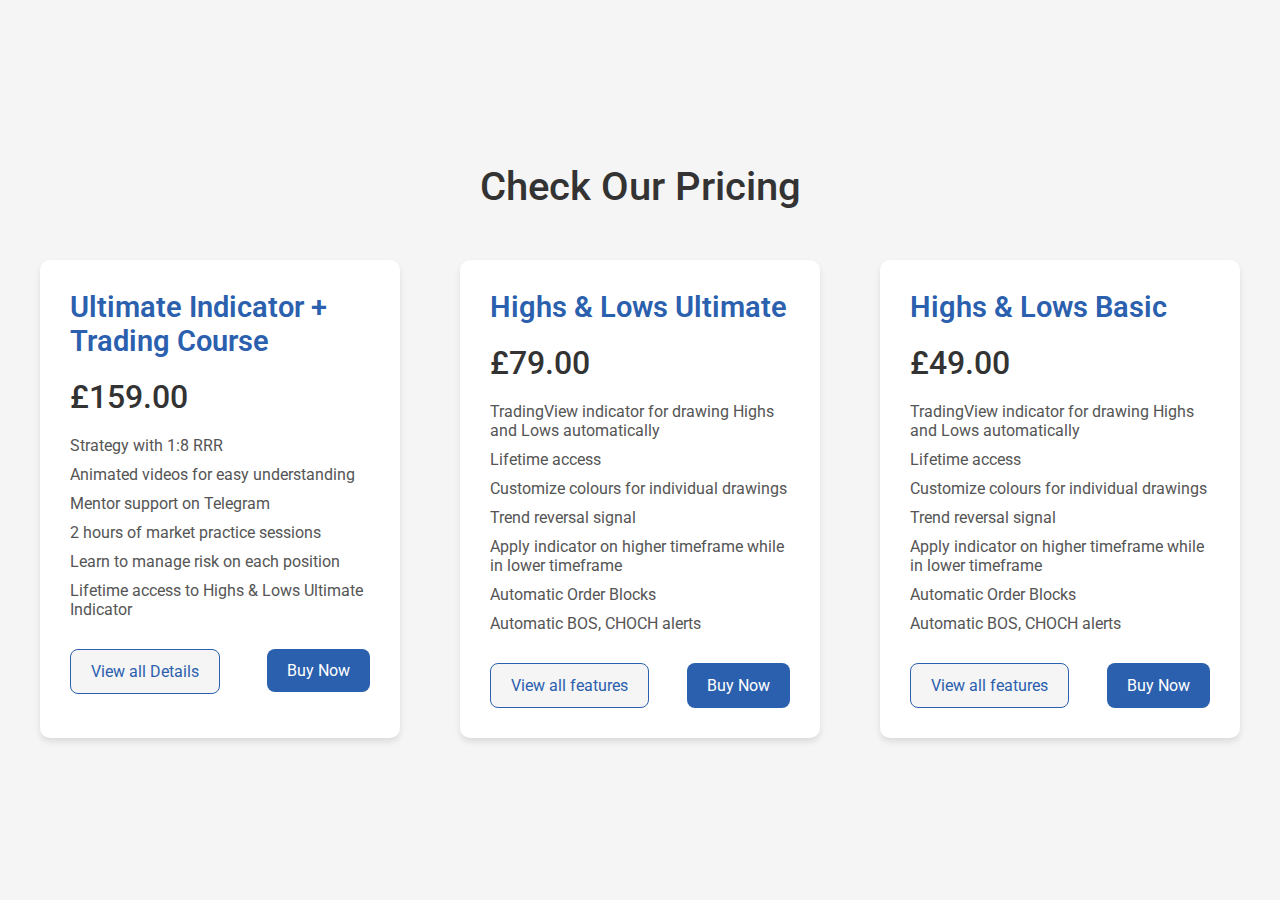
==== commit 7f9b0e25: "Create index.html" ====
--- a/index.html
+++ b/index.html
@@ -1,862 +1,100 @@
-<!DOCTYPE html><html lang="en-US"><head>
-	<meta charset="UTF-8">
-		<title>Bullish Minds – Work Drive Realty</title>
-<meta name="robots" content="noindex, nofollow">
-	<style>img:is([sizes="auto" i], [sizes^="auto," i]) { contain-intrinsic-size: 3000px 1500px }</style>
-	<link rel="alternate" type="application/rss+xml" title="Work Drive Realty » Feed" href="https://driverealty.online/work/feed/">
-<link rel="alternate" type="application/rss+xml" title="Work Drive Realty » Comments Feed" href="https://driverealty.online/work/comments/feed/">
-<script>
-window._wpemojiSettings = {"baseUrl":"https:\/\/s.w.org\/images\/core\/emoji\/15.0.3\/72x72\/","ext":".png","svgUrl":"https:\/\/s.w.org\/images\/core\/emoji\/15.0.3\/svg\/","svgExt":".svg","source":{"concatemoji":"https:\/\/driverealty.online\/work\/wp-includes\/js\/wp-emoji-release.min.js?ver=6.7.1"}};
-/*! This file is auto-generated */
-!function(i,n){var o,s,e;function c(e){try{var t={supportTests:e,timestamp:(new Date).valueOf()};sessionStorage.setItem(o,JSON.stringify(t))}catch(e){}}function p(e,t,n){e.clearRect(0,0,e.canvas.width,e.canvas.height),e.fillText(t,0,0);var t=new Uint32Array(e.getImageData(0,0,e.canvas.width,e.canvas.height).data),r=(e.clearRect(0,0,e.canvas.width,e.canvas.height),e.fillText(n,0,0),new Uint32Array(e.getImageData(0,0,e.canvas.width,e.canvas.height).data));return t.every(function(e,t){return e===r[t]})}function u(e,t,n){switch(t){case"flag":return n(e,"\ud83c\udff3\ufe0f\u200d\u26a7\ufe0f","\ud83c\udff3\ufe0f\u200b\u26a7\ufe0f")?!1:!n(e,"\ud83c\uddfa\ud83c\uddf3","\ud83c\uddfa\u200b\ud83c\uddf3")&&!n(e,"\ud83c\udff4\udb40\udc67\udb40\udc62\udb40\udc65\udb40\udc6e\udb40\udc67\udb40\udc7f","\ud83c\udff4\u200b\udb40\udc67\u200b\udb40\udc62\u200b\udb40\udc65\u200b\udb40\udc6e\u200b\udb40\udc67\u200b\udb40\udc7f");case"emoji":return!n(e,"\ud83d\udc26\u200d\u2b1b","\ud83d\udc26\u200b\u2b1b")}return!1}function f(e,t,n){var r="undefined"!=typeof WorkerGlobalScope&&self instanceof WorkerGlobalScope?new OffscreenCanvas(300,150):i.createElement("canvas"),a=r.getContext("2d",{willReadFrequently:!0}),o=(a.textBaseline="top",a.font="600 32px Arial",{});return e.forEach(function(e){o[e]=t(a,e,n)}),o}function t(e){var t=i.createElement("script");t.src=e,t.defer=!0,i.head.appendChild(t)}"undefined"!=typeof Promise&&(o="wpEmojiSettingsSupports",s=["flag","emoji"],n.supports={everything:!0,everythingExceptFlag:!0},e=new Promise(function(e){i.addEventListener("DOMContentLoaded",e,{once:!0})}),new Promise(function(t){var n=function(){try{var e=JSON.parse(sessionStorage.getItem(o));if("object"==typeof e&&"number"==typeof e.timestamp&&(new Date).valueOf()<e.timestamp+604800&&"object"==typeof e.supportTests)return e.supportTests}catch(e){}return null}();if(!n){if("undefined"!=typeof Worker&&"undefined"!=typeof OffscreenCanvas&&"undefined"!=typeof URL&&URL.createObjectURL&&"undefined"!=typeof Blob)try{var e="postMessage("+f.toString()+"("+[JSON.stringify(s),u.toString(),p.toString()].join(",")+"));",r=new Blob([e],{type:"text/javascript"}),a=new Worker(URL.createObjectURL(r),{name:"wpTestEmojiSupports"});return void(a.onmessage=function(e){c(n=e.data),a.terminate(),t(n)})}catch(e){}c(n=f(s,u,p))}t(n)}).then(function(e){for(var t in e)n.supports[t]=e[t],n.supports.everything=n.supports.everything&&n.supports[t],"flag"!==t&&(n.supports.everythingExceptFlag=n.supports.everythingExceptFlag&&n.supports[t]);n.supports.everythingExceptFlag=n.supports.everythingExceptFlag&&!n.supports.flag,n.DOMReady=!1,n.readyCallback=function(){n.DOMReady=!0}}).then(function(){return e}).then(function(){var e;n.supports.everything||(n.readyCallback(),(e=n.source||{}).concatemoji?t(e.concatemoji):e.wpemoji&&e.twemoji&&(t(e.twemoji),t(e.wpemoji)))}))}((window,document),window._wpemojiSettings);
-</script>
-<link rel="stylesheet" id="astra-theme-css-css" href="css/3oSyJaoejnOo.css" media="all">
-<style id="astra-theme-css-inline-css">
-:root{--ast-post-nav-space:0;--ast-container-default-xlg-padding:2.5em;--ast-container-default-lg-padding:2.5em;--ast-container-default-slg-padding:2em;--ast-container-default-md-padding:2.5em;--ast-container-default-sm-padding:2.5em;--ast-container-default-xs-padding:2.4em;--ast-container-default-xxs-padding:1.8em;--ast-code-block-background:#ECEFF3;--ast-comment-inputs-background:#F9FAFB;--ast-normal-container-width:1200px;--ast-narrow-container-width:750px;--ast-blog-title-font-weight:600;--ast-blog-meta-weight:600;}html{font-size:100%;}a{color:var(--ast-global-color-0);}a:hover,a:focus{color:var(--ast-global-color-1);}body,button,input,select,textarea,.ast-button,.ast-custom-button{font-family:-apple-system,BlinkMacSystemFont,Segoe UI,Roboto,Oxygen-Sans,Ubuntu,Cantarell,Helvetica Neue,sans-serif;font-weight:400;font-size:16px;font-size:1rem;line-height:var(--ast-body-line-height,1.65);}blockquote{color:var(--ast-global-color-3);}h1,.entry-content h1,h2,.entry-content h2,h3,.entry-content h3,h4,.entry-content h4,h5,.entry-content h5,h6,.entry-content h6,.site-title,.site-title a{font-weight:600;}.site-title{font-size:26px;font-size:1.625rem;display:block;}.site-header .site-description{font-size:15px;font-size:0.9375rem;display:none;}.entry-title{font-size:20px;font-size:1.25rem;}.ast-blog-single-element.ast-taxonomy-container a{font-size:14px;font-size:0.875rem;}.ast-blog-meta-container{font-size:13px;font-size:0.8125rem;}.archive .ast-article-post .ast-article-inner,.blog .ast-article-post .ast-article-inner,.archive .ast-article-post .ast-article-inner:hover,.blog .ast-article-post .ast-article-inner:hover{border-top-left-radius:6px;border-top-right-radius:6px;border-bottom-right-radius:6px;border-bottom-left-radius:6px;overflow:hidden;}h1,.entry-content h1{font-size:36px;font-size:2.25rem;font-weight:600;line-height:1.4em;}h2,.entry-content h2{font-size:30px;font-size:1.875rem;font-weight:600;line-height:1.3em;}h3,.entry-content h3{font-size:24px;font-size:1.5rem;font-weight:600;line-height:1.3em;}h4,.entry-content h4{font-size:20px;font-size:1.25rem;line-height:1.2em;font-weight:600;}h5,.entry-content h5{font-size:18px;font-size:1.125rem;line-height:1.2em;font-weight:600;}h6,.entry-content h6{font-size:16px;font-size:1rem;line-height:1.25em;font-weight:600;}::selection{background-color:var(--ast-global-color-0);color:#ffffff;}body,h1,.entry-title a,.entry-content h1,h2,.entry-content h2,h3,.entry-content h3,h4,.entry-content h4,h5,.entry-content h5,h6,.entry-content h6{color:var(--ast-global-color-3);}.tagcloud a:hover,.tagcloud a:focus,.tagcloud a.current-item{color:#ffffff;border-color:var(--ast-global-color-0);background-color:var(--ast-global-color-0);}input:focus,input[type="text"]:focus,input[type="email"]:focus,input[type="url"]:focus,input[type="password"]:focus,input[type="reset"]:focus,input[type="search"]:focus,textarea:focus{border-color:var(--ast-global-color-0);}input[type="radio"]:checked,input[type=reset],input[type="checkbox"]:checked,input[type="checkbox"]:hover:checked,input[type="checkbox"]:focus:checked,input[type=range]::-webkit-slider-thumb{border-color:var(--ast-global-color-0);background-color:var(--ast-global-color-0);box-shadow:none;}.site-footer a:hover + .post-count,.site-footer a:focus + .post-count{background:var(--ast-global-color-0);border-color:var(--ast-global-color-0);}.single .nav-links .nav-previous,.single .nav-links .nav-next{color:var(--ast-global-color-0);}.entry-meta,.entry-meta *{line-height:1.45;color:var(--ast-global-color-0);font-weight:600;}.entry-meta a:not(.ast-button):hover,.entry-meta a:not(.ast-button):hover *,.entry-meta a:not(.ast-button):focus,.entry-meta a:not(.ast-button):focus *,.page-links > .page-link,.page-links .page-link:hover,.post-navigation a:hover{color:var(--ast-global-color-1);}#cat option,.secondary .calendar_wrap thead a,.secondary .calendar_wrap thead a:visited{color:var(--ast-global-color-0);}.secondary .calendar_wrap #today,.ast-progress-val span{background:var(--ast-global-color-0);}.secondary a:hover + .post-count,.secondary a:focus + .post-count{background:var(--ast-global-color-0);border-color:var(--ast-global-color-0);}.calendar_wrap #today > a{color:#ffffff;}.page-links .page-link,.single .post-navigation a{color:var(--ast-global-color-3);}.ast-search-menu-icon .search-form button.search-submit{padding:0 4px;}.ast-search-menu-icon form.search-form{padding-right:0;}.ast-search-menu-icon.slide-search input.search-field{width:0;}.ast-header-search .ast-search-menu-icon.ast-dropdown-active .search-form,.ast-header-search .ast-search-menu-icon.ast-dropdown-active .search-field:focus{transition:all 0.2s;}.search-form input.search-field:focus{outline:none;}.ast-search-menu-icon .search-form button.search-submit:focus,.ast-theme-transparent-header .ast-header-search .ast-dropdown-active .ast-icon,.ast-theme-transparent-header .ast-inline-search .search-field:focus .ast-icon{color:var(--ast-global-color-1);}.ast-header-search .slide-search .search-form{border:2px solid var(--ast-global-color-0);}.ast-header-search .slide-search .search-field{background-color:#fff;}.ast-archive-title{color:var(--ast-global-color-2);}.widget-title{font-size:22px;font-size:1.375rem;color:var(--ast-global-color-2);}.ast-single-post .entry-content a,.ast-comment-content a:not(.ast-comment-edit-reply-wrap a){text-decoration:underline;}.ast-single-post .elementor-button-wrapper .elementor-button,.ast-single-post .entry-content .uagb-tab a,.ast-single-post .entry-content .uagb-ifb-cta a,.ast-single-post .entry-content .uabb-module-content a,.ast-single-post .entry-content .uagb-post-grid a,.ast-single-post .entry-content .uagb-timeline a,.ast-single-post .entry-content .uagb-toc__wrap a,.ast-single-post .entry-content .uagb-taxomony-box a,.ast-single-post .entry-content .woocommerce a,.entry-content .wp-block-latest-posts > li > a,.ast-single-post .entry-content .wp-block-file__button,li.ast-post-filter-single,.ast-single-post .ast-comment-content .comment-reply-link,.ast-single-post .ast-comment-content .comment-edit-link{text-decoration:none;}.ast-search-menu-icon.slide-search a:focus-visible:focus-visible,.astra-search-icon:focus-visible,#close:focus-visible,a:focus-visible,.ast-menu-toggle:focus-visible,.site .skip-link:focus-visible,.wp-block-loginout input:focus-visible,.wp-block-search.wp-block-search__button-inside .wp-block-search__inside-wrapper,.ast-header-navigation-arrow:focus-visible,.woocommerce .wc-proceed-to-checkout > .checkout-button:focus-visible,.woocommerce .woocommerce-MyAccount-navigation ul li a:focus-visible,.ast-orders-table__row .ast-orders-table__cell:focus-visible,.woocommerce .woocommerce-order-details .order-again > .button:focus-visible,.woocommerce .woocommerce-message a.button.wc-forward:focus-visible,.woocommerce #minus_qty:focus-visible,.woocommerce #plus_qty:focus-visible,a#ast-apply-coupon:focus-visible,.woocommerce .woocommerce-info a:focus-visible,.woocommerce .astra-shop-summary-wrap a:focus-visible,.woocommerce a.wc-forward:focus-visible,#ast-apply-coupon:focus-visible,.woocommerce-js .woocommerce-mini-cart-item a.remove:focus-visible,#close:focus-visible,.button.search-submit:focus-visible,#search_submit:focus,.normal-search:focus-visible,.ast-header-account-wrap:focus-visible,.woocommerce .ast-on-card-button.ast-quick-view-trigger:focus{outline-style:dotted;outline-color:inherit;outline-width:thin;}input:focus,input[type="text"]:focus,input[type="email"]:focus,input[type="url"]:focus,input[type="password"]:focus,input[type="reset"]:focus,input[type="search"]:focus,input[type="number"]:focus,textarea:focus,.wp-block-search__input:focus,[data-section="section-header-mobile-trigger"] .ast-button-wrap .ast-mobile-menu-trigger-minimal:focus,.ast-mobile-popup-drawer.active .menu-toggle-close:focus,.woocommerce-ordering select.orderby:focus,#ast-scroll-top:focus,#coupon_code:focus,.woocommerce-page #comment:focus,.woocommerce #reviews #respond input#submit:focus,.woocommerce a.add_to_cart_button:focus,.woocommerce .button.single_add_to_cart_button:focus,.woocommerce .woocommerce-cart-form button:focus,.woocommerce .woocommerce-cart-form__cart-item .quantity .qty:focus,.woocommerce .woocommerce-billing-fields .woocommerce-billing-fields__field-wrapper .woocommerce-input-wrapper > .input-text:focus,.woocommerce #order_comments:focus,.woocommerce #place_order:focus,.woocommerce .woocommerce-address-fields .woocommerce-address-fields__field-wrapper .woocommerce-input-wrapper > .input-text:focus,.woocommerce .woocommerce-MyAccount-content form button:focus,.woocommerce .woocommerce-MyAccount-content .woocommerce-EditAccountForm .woocommerce-form-row .woocommerce-Input.input-text:focus,.woocommerce .ast-woocommerce-container .woocommerce-pagination ul.page-numbers li a:focus,body #content .woocommerce form .form-row .select2-container--default .select2-selection--single:focus,#ast-coupon-code:focus,.woocommerce.woocommerce-js .quantity input[type=number]:focus,.woocommerce-js .woocommerce-mini-cart-item .quantity input[type=number]:focus,.woocommerce p#ast-coupon-trigger:focus{border-style:dotted;border-color:inherit;border-width:thin;}input{outline:none;}.ast-logo-title-inline .site-logo-img{padding-right:1em;}body .ast-oembed-container *{position:absolute;top:0;width:100%;height:100%;left:0;}body .wp-block-embed-pocket-casts .ast-oembed-container *{position:unset;}.ast-single-post-featured-section + article {margin-top: 2em;}.site-content .ast-single-post-featured-section img {width: 100%;overflow: hidden;object-fit: cover;}.ast-separate-container .site-content .ast-single-post-featured-section + article {margin-top: -80px;z-index: 9;position: relative;border-radius: 4px;}@media (min-width: 922px) {.ast-no-sidebar .site-content .ast-article-image-container--wide {margin-left: -120px;margin-right: -120px;max-width: unset;width: unset;}.ast-left-sidebar .site-content .ast-article-image-container--wide,.ast-right-sidebar .site-content .ast-article-image-container--wide {margin-left: -10px;margin-right: -10px;}.site-content .ast-article-image-container--full {margin-left: calc( -50vw + 50%);margin-right: calc( -50vw + 50%);max-width: 100vw;width: 100vw;}.ast-left-sidebar .site-content .ast-article-image-container--full,.ast-right-sidebar .site-content .ast-article-image-container--full {margin-left: -10px;margin-right: -10px;max-width: inherit;width: auto;}}.site > .ast-single-related-posts-container {margin-top: 0;}@media (min-width: 922px) {.ast-desktop .ast-container--narrow {max-width: var(--ast-narrow-container-width);margin: 0 auto;}}.ast-page-builder-template .hentry {margin: 0;}.ast-page-builder-template .site-content > .ast-container {max-width: 100%;padding: 0;}.ast-page-builder-template .site .site-content #primary {padding: 0;margin: 0;}.ast-page-builder-template .no-results {text-align: center;margin: 4em auto;}.ast-page-builder-template .ast-pagination {padding: 2em;}.ast-page-builder-template .entry-header.ast-no-title.ast-no-thumbnail {margin-top: 0;}.ast-page-builder-template .entry-header.ast-header-without-markup {margin-top: 0;margin-bottom: 0;}.ast-page-builder-template .entry-header.ast-no-title.ast-no-meta {margin-bottom: 0;}.ast-page-builder-template.single .post-navigation {padding-bottom: 2em;}.ast-page-builder-template.single-post .site-content > .ast-container {max-width: 100%;}.ast-page-builder-template .entry-header {margin-top: 2em;margin-left: auto;margin-right: auto;}.ast-page-builder-template .ast-archive-description {margin: 2em auto 0;padding-left: 20px;padding-right: 20px;}.ast-page-builder-template .ast-row {margin-left: 0;margin-right: 0;}.single.ast-page-builder-template .entry-header + .entry-content,.single.ast-page-builder-template .ast-single-entry-banner + .site-content article .entry-content {margin-bottom: 2em;}@media(min-width: 921px) {.ast-page-builder-template.archive.ast-right-sidebar .ast-row article,.ast-page-builder-template.archive.ast-left-sidebar .ast-row article {padding-left: 0;padding-right: 0;}}input[type="text"],input[type="number"],input[type="email"],input[type="url"],input[type="password"],input[type="search"],input[type=reset],input[type=tel],input[type=date],select,textarea{font-size:16px;font-style:normal;font-weight:400;line-height:24px;width:100%;padding:12px 16px;border-radius:4px;box-shadow:0px 1px 2px 0px rgba(0,0,0,0.05);color:var(--ast-form-input-text,#475569);}input[type="text"],input[type="number"],input[type="email"],input[type="url"],input[type="password"],input[type="search"],input[type=reset],input[type=tel],input[type=date],select{height:40px;}input[type="date"]{border-width:1px;border-style:solid;border-color:var(--ast-border-color);}input[type="text"]:focus,input[type="number"]:focus,input[type="email"]:focus,input[type="url"]:focus,input[type="password"]:focus,input[type="search"]:focus,input[type=reset]:focus,input[type="tel"]:focus,input[type="date"]:focus,select:focus,textarea:focus{border-color:#046BD2;box-shadow:none;outline:none;color:var(--ast-form-input-focus-text,#475569);}label,legend{color:#111827;font-size:14px;font-style:normal;font-weight:500;line-height:20px;}select{padding:6px 10px;}fieldset{padding:30px;border-radius:4px;}button,.ast-button,.button,input[type="button"],input[type="reset"],input[type="submit"]{border-radius:4px;box-shadow:0px 1px 2px 0px rgba(0,0,0,0.05);}:root{--ast-comment-inputs-background:#FFF;}::placeholder{color:var(--ast-form-field-color,#9CA3AF);}::-ms-input-placeholder{color:var(--ast-form-field-color,#9CA3AF);}@media (max-width:921.9px){#ast-desktop-header{display:none;}}@media (min-width:922px){#ast-mobile-header{display:none;}}.wp-block-buttons.aligncenter{justify-content:center;}@media (max-width:921px){.ast-theme-transparent-header #primary,.ast-theme-transparent-header #secondary{padding:0;}}@media (max-width:921px){.ast-plain-container.ast-no-sidebar #primary{padding:0;}}.ast-plain-container.ast-no-sidebar #primary{margin-top:0;margin-bottom:0;}.wp-block-button.is-style-outline .wp-block-button__link{border-color:var(--ast-global-color-0);}div.wp-block-button.is-style-outline > .wp-block-button__link:not(.has-text-color),div.wp-block-button.wp-block-button__link.is-style-outline:not(.has-text-color){color:var(--ast-global-color-0);}.wp-block-button.is-style-outline .wp-block-button__link:hover,.wp-block-buttons .wp-block-button.is-style-outline .wp-block-button__link:focus,.wp-block-buttons .wp-block-button.is-style-outline > .wp-block-button__link:not(.has-text-color):hover,.wp-block-buttons .wp-block-button.wp-block-button__link.is-style-outline:not(.has-text-color):hover{color:#ffffff;background-color:var(--ast-global-color-1);border-color:var(--ast-global-color-1);}.post-page-numbers.current .page-link,.ast-pagination .page-numbers.current{color:#ffffff;border-color:var(--ast-global-color-0);background-color:var(--ast-global-color-0);}.wp-block-buttons .wp-block-button.is-style-outline .wp-block-button__link.wp-element-button,.ast-outline-button,.wp-block-uagb-buttons-child .uagb-buttons-repeater.ast-outline-button{border-color:var(--ast-global-color-0);border-top-width:2px;border-right-width:2px;border-bottom-width:2px;border-left-width:2px;font-family:inherit;font-weight:500;font-size:16px;font-size:1rem;line-height:1em;padding-top:13px;padding-right:30px;padding-bottom:13px;padding-left:30px;}.wp-block-buttons .wp-block-button.is-style-outline > .wp-block-button__link:not(.has-text-color),.wp-block-buttons .wp-block-button.wp-block-button__link.is-style-outline:not(.has-text-color),.ast-outline-button{color:var(--ast-global-color-0);}.wp-block-button.is-style-outline .wp-block-button__link:hover,.wp-block-buttons .wp-block-button.is-style-outline .wp-block-button__link:focus,.wp-block-buttons .wp-block-button.is-style-outline > .wp-block-button__link:not(.has-text-color):hover,.wp-block-buttons .wp-block-button.wp-block-button__link.is-style-outline:not(.has-text-color):hover,.ast-outline-button:hover,.ast-outline-button:focus,.wp-block-uagb-buttons-child .uagb-buttons-repeater.ast-outline-button:hover,.wp-block-uagb-buttons-child .uagb-buttons-repeater.ast-outline-button:focus{color:#ffffff;background-color:var(--ast-global-color-1);border-color:var(--ast-global-color-1);}.ast-single-post .entry-content a.ast-outline-button,.ast-single-post .entry-content .is-style-outline>.wp-block-button__link{text-decoration:none;}.wp-block-button .wp-block-button__link.wp-element-button.is-style-outline:not(.has-background),.wp-block-button.is-style-outline>.wp-block-button__link.wp-element-button:not(.has-background),.ast-outline-button{background-color:transparent;}.uagb-buttons-repeater.ast-outline-button{border-radius:9999px;}@media (max-width:921px){.wp-block-buttons .wp-block-button.is-style-outline .wp-block-button__link.wp-element-button,.ast-outline-button,.wp-block-uagb-buttons-child .uagb-buttons-repeater.ast-outline-button{padding-top:12px;padding-right:28px;padding-bottom:12px;padding-left:28px;}}@media (max-width:544px){.wp-block-buttons .wp-block-button.is-style-outline .wp-block-button__link.wp-element-button,.ast-outline-button,.wp-block-uagb-buttons-child .uagb-buttons-repeater.ast-outline-button{padding-top:10px;padding-right:24px;padding-bottom:10px;padding-left:24px;}}.entry-content[data-ast-blocks-layout] > figure{margin-bottom:1em;}h1.widget-title{font-weight:600;}h2.widget-title{font-weight:600;}h3.widget-title{font-weight:600;} .content-area .elementor-widget-theme-post-content h1,.content-area .elementor-widget-theme-post-content h2,.content-area .elementor-widget-theme-post-content h3,.content-area .elementor-widget-theme-post-content h4,.content-area .elementor-widget-theme-post-content h5,.content-area .elementor-widget-theme-post-content h6{margin-top:1.5em;margin-bottom:calc(0.3em + 10px);}#page{display:flex;flex-direction:column;min-height:100vh;}.ast-404-layout-1 h1.page-title{color:var(--ast-global-color-2);}.single .post-navigation a{line-height:1em;height:inherit;}.error-404 .page-sub-title{font-size:1.5rem;font-weight:inherit;}.search .site-content .content-area .search-form{margin-bottom:0;}#page .site-content{flex-grow:1;}.widget{margin-bottom:1.25em;}#secondary li{line-height:1.5em;}#secondary .wp-block-group h2{margin-bottom:0.7em;}#secondary h2{font-size:1.7rem;}.ast-separate-container .ast-article-post,.ast-separate-container .ast-article-single,.ast-separate-container .comment-respond{padding:3em;}.ast-separate-container .ast-article-single .ast-article-single{padding:0;}.ast-article-single .wp-block-post-template-is-layout-grid{padding-left:0;}.ast-separate-container .comments-title,.ast-narrow-container .comments-title{padding:1.5em 2em;}.ast-page-builder-template .comment-form-textarea,.ast-comment-formwrap .ast-grid-common-col{padding:0;}.ast-comment-formwrap{padding:0;display:inline-flex;column-gap:20px;width:100%;margin-left:0;margin-right:0;}.comments-area textarea#comment:focus,.comments-area textarea#comment:active,.comments-area .ast-comment-formwrap input[type="text"]:focus,.comments-area .ast-comment-formwrap input[type="text"]:active {box-shadow:none;outline:none;}.archive.ast-page-builder-template .entry-header{margin-top:2em;}.ast-page-builder-template .ast-comment-formwrap{width:100%;}.entry-title{margin-bottom:0.6em;}.ast-archive-description p{font-size:inherit;font-weight:inherit;line-height:inherit;}.ast-separate-container .ast-comment-list li.depth-1,.hentry{margin-bottom:1.5em;}.site-content section.ast-archive-description{margin-bottom:2em;}@media (min-width:921px){.ast-left-sidebar.ast-page-builder-template #secondary,.archive.ast-right-sidebar.ast-page-builder-template .site-main{padding-left:20px;padding-right:20px;}}@media (max-width:544px){.ast-comment-formwrap.ast-row{column-gap:10px;display:inline-block;}#ast-commentform .ast-grid-common-col{position:relative;width:100%;}}@media (min-width:1201px){.ast-separate-container .ast-article-post,.ast-separate-container .ast-article-single,.ast-separate-container .ast-author-box,.ast-separate-container .ast-404-layout-1,.ast-separate-container .no-results{padding:3em;}} .content-area .elementor-widget-theme-post-content h1,.content-area .elementor-widget-theme-post-content h2,.content-area .elementor-widget-theme-post-content h3,.content-area .elementor-widget-theme-post-content h4,.content-area .elementor-widget-theme-post-content h5,.content-area .elementor-widget-theme-post-content h6{margin-top:1.5em;margin-bottom:calc(0.3em + 10px);}.elementor-loop-container .e-loop-item,.elementor-loop-container .ast-separate-container .ast-article-post,.elementor-loop-container .ast-separate-container .ast-article-single,.elementor-loop-container .ast-separate-container .comment-respond{padding:0px;}@media (max-width:921px){.ast-separate-container #primary,.ast-separate-container #secondary{padding:1.5em 0;}#primary,#secondary{padding:1.5em 0;margin:0;}.ast-left-sidebar #content > .ast-container{display:flex;flex-direction:column-reverse;width:100%;}}@media (min-width:922px){.ast-separate-container.ast-right-sidebar #primary,.ast-separate-container.ast-left-sidebar #primary{border:0;}.search-no-results.ast-separate-container #primary{margin-bottom:4em;}}.wp-block-button .wp-block-button__link{color:#ffffff;}.wp-block-button .wp-block-button__link:hover,.wp-block-button .wp-block-button__link:focus{color:#ffffff;background-color:var(--ast-global-color-1);border-color:var(--ast-global-color-1);}.elementor-widget-heading h1.elementor-heading-title{line-height:1.4em;}.elementor-widget-heading h2.elementor-heading-title{line-height:1.3em;}.elementor-widget-heading h3.elementor-heading-title{line-height:1.3em;}.elementor-widget-heading h4.elementor-heading-title{line-height:1.2em;}.elementor-widget-heading h5.elementor-heading-title{line-height:1.2em;}.elementor-widget-heading h6.elementor-heading-title{line-height:1.25em;}.wp-block-button .wp-block-button__link,.wp-block-search .wp-block-search__button,body .wp-block-file .wp-block-file__button{border-color:var(--ast-global-color-0);background-color:var(--ast-global-color-0);color:#ffffff;font-family:inherit;font-weight:500;line-height:1em;font-size:16px;font-size:1rem;padding-top:15px;padding-right:30px;padding-bottom:15px;padding-left:30px;}.ast-single-post .entry-content .wp-block-button .wp-block-button__link,.ast-single-post .entry-content .wp-block-search .wp-block-search__button,body .entry-content .wp-block-file .wp-block-file__button{text-decoration:none;}@media (max-width:921px){.wp-block-button .wp-block-button__link,.wp-block-search .wp-block-search__button,body .wp-block-file .wp-block-file__button{padding-top:14px;padding-right:28px;padding-bottom:14px;padding-left:28px;}}@media (max-width:544px){.wp-block-button .wp-block-button__link,.wp-block-search .wp-block-search__button,body .wp-block-file .wp-block-file__button{padding-top:12px;padding-right:24px;padding-bottom:12px;padding-left:24px;}}.menu-toggle,button,.ast-button,.ast-custom-button,.button,input#submit,input[type="button"],input[type="submit"],input[type="reset"],#comments .submit,.search .search-submit,form[CLASS*="wp-block-search__"].wp-block-search .wp-block-search__inside-wrapper .wp-block-search__button,body .wp-block-file .wp-block-file__button,.search .search-submit,.woocommerce-js a.button,.woocommerce button.button,.woocommerce .woocommerce-message a.button,.woocommerce #respond input#submit.alt,.woocommerce input.button.alt,.woocommerce input.button,.woocommerce input.button:disabled,.woocommerce input.button:disabled[disabled],.woocommerce input.button:disabled:hover,.woocommerce input.button:disabled[disabled]:hover,.woocommerce #respond input#submit,.woocommerce button.button.alt.disabled,.wc-block-grid__products .wc-block-grid__product .wp-block-button__link,.wc-block-grid__product-onsale,[CLASS*="wc-block"] button,.woocommerce-js .astra-cart-drawer .astra-cart-drawer-content .woocommerce-mini-cart__buttons .button:not(.checkout):not(.ast-continue-shopping),.woocommerce-js .astra-cart-drawer .astra-cart-drawer-content .woocommerce-mini-cart__buttons a.checkout,.woocommerce button.button.alt.disabled.wc-variation-selection-needed,[CLASS*="wc-block"] .wc-block-components-button{border-style:solid;border-top-width:0;border-right-width:0;border-left-width:0;border-bottom-width:0;color:#ffffff;border-color:var(--ast-global-color-0);background-color:var(--ast-global-color-0);padding-top:15px;padding-right:30px;padding-bottom:15px;padding-left:30px;font-family:inherit;font-weight:500;font-size:16px;font-size:1rem;line-height:1em;}button:focus,.menu-toggle:hover,button:hover,.ast-button:hover,.ast-custom-button:hover .button:hover,.ast-custom-button:hover ,input[type=reset]:hover,input[type=reset]:focus,input#submit:hover,input#submit:focus,input[type="button"]:hover,input[type="button"]:focus,input[type="submit"]:hover,input[type="submit"]:focus,form[CLASS*="wp-block-search__"].wp-block-search .wp-block-search__inside-wrapper .wp-block-search__button:hover,form[CLASS*="wp-block-search__"].wp-block-search .wp-block-search__inside-wrapper .wp-block-search__button:focus,body .wp-block-file .wp-block-file__button:hover,body .wp-block-file .wp-block-file__button:focus,.woocommerce-js a.button:hover,.woocommerce button.button:hover,.woocommerce .woocommerce-message a.button:hover,.woocommerce #respond input#submit:hover,.woocommerce #respond input#submit.alt:hover,.woocommerce input.button.alt:hover,.woocommerce input.button:hover,.woocommerce button.button.alt.disabled:hover,.wc-block-grid__products .wc-block-grid__product .wp-block-button__link:hover,[CLASS*="wc-block"] button:hover,.woocommerce-js .astra-cart-drawer .astra-cart-drawer-content .woocommerce-mini-cart__buttons .button:not(.checkout):not(.ast-continue-shopping):hover,.woocommerce-js .astra-cart-drawer .astra-cart-drawer-content .woocommerce-mini-cart__buttons a.checkout:hover,.woocommerce button.button.alt.disabled.wc-variation-selection-needed:hover,[CLASS*="wc-block"] .wc-block-components-button:hover,[CLASS*="wc-block"] .wc-block-components-button:focus{color:#ffffff;background-color:var(--ast-global-color-1);border-color:var(--ast-global-color-1);}form[CLASS*="wp-block-search__"].wp-block-search .wp-block-search__inside-wrapper .wp-block-search__button.has-icon{padding-top:calc(15px - 3px);padding-right:calc(30px - 3px);padding-bottom:calc(15px - 3px);padding-left:calc(30px - 3px);}@media (max-width:921px){.menu-toggle,button,.ast-button,.ast-custom-button,.button,input#submit,input[type="button"],input[type="submit"],input[type="reset"],#comments .submit,.search .search-submit,form[CLASS*="wp-block-search__"].wp-block-search .wp-block-search__inside-wrapper .wp-block-search__button,body .wp-block-file .wp-block-file__button,.search .search-submit,.woocommerce-js a.button,.woocommerce button.button,.woocommerce .woocommerce-message a.button,.woocommerce #respond input#submit.alt,.woocommerce input.button.alt,.woocommerce input.button,.woocommerce input.button:disabled,.woocommerce input.button:disabled[disabled],.woocommerce input.button:disabled:hover,.woocommerce input.button:disabled[disabled]:hover,.woocommerce #respond input#submit,.woocommerce button.button.alt.disabled,.wc-block-grid__products .wc-block-grid__product .wp-block-button__link,.wc-block-grid__product-onsale,[CLASS*="wc-block"] button,.woocommerce-js .astra-cart-drawer .astra-cart-drawer-content .woocommerce-mini-cart__buttons .button:not(.checkout):not(.ast-continue-shopping),.woocommerce-js .astra-cart-drawer .astra-cart-drawer-content .woocommerce-mini-cart__buttons a.checkout,.woocommerce button.button.alt.disabled.wc-variation-selection-needed,[CLASS*="wc-block"] .wc-block-components-button{padding-top:14px;padding-right:28px;padding-bottom:14px;padding-left:28px;}}@media (max-width:544px){.menu-toggle,button,.ast-button,.ast-custom-button,.button,input#submit,input[type="button"],input[type="submit"],input[type="reset"],#comments .submit,.search .search-submit,form[CLASS*="wp-block-search__"].wp-block-search .wp-block-search__inside-wrapper .wp-block-search__button,body .wp-block-file .wp-block-file__button,.search .search-submit,.woocommerce-js a.button,.woocommerce button.button,.woocommerce .woocommerce-message a.button,.woocommerce #respond input#submit.alt,.woocommerce input.button.alt,.woocommerce input.button,.woocommerce input.button:disabled,.woocommerce input.button:disabled[disabled],.woocommerce input.button:disabled:hover,.woocommerce input.button:disabled[disabled]:hover,.woocommerce #respond input#submit,.woocommerce button.button.alt.disabled,.wc-block-grid__products .wc-block-grid__product .wp-block-button__link,.wc-block-grid__product-onsale,[CLASS*="wc-block"] button,.woocommerce-js .astra-cart-drawer .astra-cart-drawer-content .woocommerce-mini-cart__buttons .button:not(.checkout):not(.ast-continue-shopping),.woocommerce-js .astra-cart-drawer .astra-cart-drawer-content .woocommerce-mini-cart__buttons a.checkout,.woocommerce button.button.alt.disabled.wc-variation-selection-needed,[CLASS*="wc-block"] .wc-block-components-button{padding-top:12px;padding-right:24px;padding-bottom:12px;padding-left:24px;}}@media (max-width:921px){.ast-mobile-header-stack .main-header-bar .ast-search-menu-icon{display:inline-block;}.ast-header-break-point.ast-header-custom-item-outside .ast-mobile-header-stack .main-header-bar .ast-search-icon{margin:0;}.ast-comment-avatar-wrap img{max-width:2.5em;}.ast-comment-meta{padding:0 1.8888em 1.3333em;}}@media (min-width:544px){.ast-container{max-width:100%;}}@media (max-width:544px){.ast-separate-container .ast-article-post,.ast-separate-container .ast-article-single,.ast-separate-container .comments-title,.ast-separate-container .ast-archive-description{padding:1.5em 1em;}.ast-separate-container #content .ast-container{padding-left:0.54em;padding-right:0.54em;}.ast-separate-container .ast-comment-list .bypostauthor{padding:.5em;}.ast-search-menu-icon.ast-dropdown-active .search-field{width:170px;}} #ast-mobile-header .ast-site-header-cart-li a{pointer-events:none;}.ast-separate-container{background-color:var(--ast-global-color-4);}@media (max-width:921px){.site-title{display:block;}.site-header .site-description{display:none;}h1,.entry-content h1{font-size:30px;}h2,.entry-content h2{font-size:25px;}h3,.entry-content h3{font-size:20px;}}@media (max-width:544px){.site-title{display:block;}.site-header .site-description{display:none;}h1,.entry-content h1{font-size:30px;}h2,.entry-content h2{font-size:25px;}h3,.entry-content h3{font-size:20px;}}@media (max-width:921px){html{font-size:91.2%;}}@media (max-width:544px){html{font-size:91.2%;}}@media (min-width:922px){.ast-container{max-width:1240px;}}@media (min-width:922px){.site-content .ast-container{display:flex;}}@media (max-width:921px){.site-content .ast-container{flex-direction:column;}}.entry-content h1,.entry-content h2,.entry-content h3,.entry-content h4,.entry-content h5,.entry-content h6{clear:none;}@media (min-width:922px){.main-header-menu .sub-menu .menu-item.ast-left-align-sub-menu:hover > .sub-menu,.main-header-menu .sub-menu .menu-item.ast-left-align-sub-menu.focus > .sub-menu{margin-left:-0px;}}.entry-content li > p{margin-bottom:0;}.site .comments-area{padding-bottom:2em;margin-top:2em;}.wp-block-file {display: flex;align-items: center;flex-wrap: wrap;justify-content: space-between;}.wp-block-pullquote {border: none;}.wp-block-pullquote blockquote::before {content: "\201D";font-family: "Helvetica",sans-serif;display: flex;transform: rotate( 180deg );font-size: 6rem;font-style: normal;line-height: 1;font-weight: bold;align-items: center;justify-content: center;}.has-text-align-right > blockquote::before {justify-content: flex-start;}.has-text-align-left > blockquote::before {justify-content: flex-end;}figure.wp-block-pullquote.is-style-solid-color blockquote {max-width: 100%;text-align: inherit;}:root {--wp--custom--ast-default-block-top-padding: 3em;--wp--custom--ast-default-block-right-padding: 3em;--wp--custom--ast-default-block-bottom-padding: 3em;--wp--custom--ast-default-block-left-padding: 3em;--wp--custom--ast-container-width: 1200px;--wp--custom--ast-content-width-size: 1200px;--wp--custom--ast-wide-width-size: calc(1200px + var(--wp--custom--ast-default-block-left-padding) + var(--wp--custom--ast-default-block-right-padding));}.ast-narrow-container {--wp--custom--ast-content-width-size: 750px;--wp--custom--ast-wide-width-size: 750px;}@media(max-width: 921px) {:root {--wp--custom--ast-default-block-top-padding: 3em;--wp--custom--ast-default-block-right-padding: 2em;--wp--custom--ast-default-block-bottom-padding: 3em;--wp--custom--ast-default-block-left-padding: 2em;}}@media(max-width: 544px) {:root {--wp--custom--ast-default-block-top-padding: 3em;--wp--custom--ast-default-block-right-padding: 1.5em;--wp--custom--ast-default-block-bottom-padding: 3em;--wp--custom--ast-default-block-left-padding: 1.5em;}}.entry-content > .wp-block-group,.entry-content > .wp-block-cover,.entry-content > .wp-block-columns {padding-top: var(--wp--custom--ast-default-block-top-padding);padding-right: var(--wp--custom--ast-default-block-right-padding);padding-bottom: var(--wp--custom--ast-default-block-bottom-padding);padding-left: var(--wp--custom--ast-default-block-left-padding);}.ast-plain-container.ast-no-sidebar .entry-content > .alignfull,.ast-page-builder-template .ast-no-sidebar .entry-content > .alignfull {margin-left: calc( -50vw + 50%);margin-right: calc( -50vw + 50%);max-width: 100vw;width: 100vw;}.ast-plain-container.ast-no-sidebar .entry-content .alignfull .alignfull,.ast-page-builder-template.ast-no-sidebar .entry-content .alignfull .alignfull,.ast-plain-container.ast-no-sidebar .entry-content .alignfull .alignwide,.ast-page-builder-template.ast-no-sidebar .entry-content .alignfull .alignwide,.ast-plain-container.ast-no-sidebar .entry-content .alignwide .alignfull,.ast-page-builder-template.ast-no-sidebar .entry-content .alignwide .alignfull,.ast-plain-container.ast-no-sidebar .entry-content .alignwide .alignwide,.ast-page-builder-template.ast-no-sidebar .entry-content .alignwide .alignwide,.ast-plain-container.ast-no-sidebar .entry-content .wp-block-column .alignfull,.ast-page-builder-template.ast-no-sidebar .entry-content .wp-block-column .alignfull,.ast-plain-container.ast-no-sidebar .entry-content .wp-block-column .alignwide,.ast-page-builder-template.ast-no-sidebar .entry-content .wp-block-column .alignwide {margin-left: auto;margin-right: auto;width: 100%;}[data-ast-blocks-layout] .wp-block-separator:not(.is-style-dots) {height: 0;}[data-ast-blocks-layout] .wp-block-separator {margin: 20px auto;}[data-ast-blocks-layout] .wp-block-separator:not(.is-style-wide):not(.is-style-dots) {max-width: 100px;}[data-ast-blocks-layout] .wp-block-separator.has-background {padding: 0;}.entry-content[data-ast-blocks-layout] > * {max-width: var(--wp--custom--ast-content-width-size);margin-left: auto;margin-right: auto;}.entry-content[data-ast-blocks-layout] > .alignwide {max-width: var(--wp--custom--ast-wide-width-size);}.entry-content[data-ast-blocks-layout] .alignfull {max-width: none;}.entry-content .wp-block-columns {margin-bottom: 0;}blockquote {margin: 1.5em;border-color: rgba(0,0,0,0.05);}.wp-block-quote:not(.has-text-align-right):not(.has-text-align-center) {border-left: 5px solid rgba(0,0,0,0.05);}.has-text-align-right > blockquote,blockquote.has-text-align-right {border-right: 5px solid rgba(0,0,0,0.05);}.has-text-align-left > blockquote,blockquote.has-text-align-left {border-left: 5px solid rgba(0,0,0,0.05);}.wp-block-site-tagline,.wp-block-latest-posts .read-more {margin-top: 15px;}.wp-block-loginout p label {display: block;}.wp-block-loginout p:not(.login-remember):not(.login-submit) input {width: 100%;}.wp-block-loginout input:focus {border-color: transparent;}.wp-block-loginout input:focus {outline: thin dotted;}.entry-content .wp-block-media-text .wp-block-media-text__content {padding: 0 0 0 8%;}.entry-content .wp-block-media-text.has-media-on-the-right .wp-block-media-text__content {padding: 0 8% 0 0;}.entry-content .wp-block-media-text.has-background .wp-block-media-text__content {padding: 8%;}.entry-content .wp-block-cover:not([class*="background-color"]) .wp-block-cover__inner-container,.entry-content .wp-block-cover:not([class*="background-color"]) .wp-block-cover-image-text,.entry-content .wp-block-cover:not([class*="background-color"]) .wp-block-cover-text,.entry-content .wp-block-cover-image:not([class*="background-color"]) .wp-block-cover__inner-container,.entry-content .wp-block-cover-image:not([class*="background-color"]) .wp-block-cover-image-text,.entry-content .wp-block-cover-image:not([class*="background-color"]) .wp-block-cover-text {color: var(--ast-global-color-5);}.wp-block-loginout .login-remember input {width: 1.1rem;height: 1.1rem;margin: 0 5px 4px 0;vertical-align: middle;}.wp-block-latest-posts > li > *:first-child,.wp-block-latest-posts:not(.is-grid) > li:first-child {margin-top: 0;}.entry-content > .wp-block-buttons,.entry-content > .wp-block-uagb-buttons {margin-bottom: 1.5em;}.wp-block-search__inside-wrapper .wp-block-search__input {padding: 0 10px;color: var(--ast-global-color-3);background: var(--ast-global-color-5);border-color: var(--ast-border-color);}.wp-block-latest-posts .read-more {margin-bottom: 1.5em;}.wp-block-search__no-button .wp-block-search__inside-wrapper .wp-block-search__input {padding-top: 5px;padding-bottom: 5px;}.wp-block-latest-posts .wp-block-latest-posts__post-date,.wp-block-latest-posts .wp-block-latest-posts__post-author {font-size: 1rem;}.wp-block-latest-posts > li > *,.wp-block-latest-posts:not(.is-grid) > li {margin-top: 12px;margin-bottom: 12px;}.ast-page-builder-template .entry-content[data-ast-blocks-layout] > *,.ast-page-builder-template .entry-content[data-ast-blocks-layout] > .alignfull:not(.wp-block-group) > * {max-width: none;}.ast-page-builder-template .entry-content[data-ast-blocks-layout] > .alignwide > * {max-width: var(--wp--custom--ast-wide-width-size);}.ast-page-builder-template .entry-content[data-ast-blocks-layout] > .inherit-container-width > *,.ast-page-builder-template .entry-content[data-ast-blocks-layout] > *:not(.wp-block-group) > *,.entry-content[data-ast-blocks-layout] > .wp-block-cover .wp-block-cover__inner-container {max-width: none ;margin-left: auto;margin-right: auto;}.entry-content[data-ast-blocks-layout] .wp-block-cover:not(.alignleft):not(.alignright) {width: auto;}@media(max-width: 1200px) {.ast-separate-container .entry-content > .alignfull,.ast-separate-container .entry-content[data-ast-blocks-layout] > .alignwide,.ast-plain-container .entry-content[data-ast-blocks-layout] > .alignwide,.ast-plain-container .entry-content .alignfull {margin-left: calc(-1 * min(var(--ast-container-default-xlg-padding),20px)) ;margin-right: calc(-1 * min(var(--ast-container-default-xlg-padding),20px));}}@media(min-width: 1201px) {.ast-separate-container .entry-content > .alignfull {margin-left: calc(-1 * var(--ast-container-default-xlg-padding) );margin-right: calc(-1 * var(--ast-container-default-xlg-padding) );}.ast-separate-container .entry-content[data-ast-blocks-layout] > .alignwide,.ast-plain-container .entry-content[data-ast-blocks-layout] > .alignwide {margin-left: calc(-1 * var(--wp--custom--ast-default-block-left-padding) );margin-right: calc(-1 * var(--wp--custom--ast-default-block-right-padding) );}}@media(min-width: 921px) {.ast-separate-container .entry-content .wp-block-group.alignwide:not(.inherit-container-width) > :where(:not(.alignleft):not(.alignright)),.ast-plain-container .entry-content .wp-block-group.alignwide:not(.inherit-container-width) > :where(:not(.alignleft):not(.alignright)) {max-width: calc( var(--wp--custom--ast-content-width-size) + 80px );}.ast-plain-container.ast-right-sidebar .entry-content[data-ast-blocks-layout] .alignfull,.ast-plain-container.ast-left-sidebar .entry-content[data-ast-blocks-layout] .alignfull {margin-left: -60px;margin-right: -60px;}}@media(min-width: 544px) {.entry-content > .alignleft {margin-right: 20px;}.entry-content > .alignright {margin-left: 20px;}}@media (max-width:544px){.wp-block-columns .wp-block-column:not(:last-child){margin-bottom:20px;}.wp-block-latest-posts{margin:0;}}@media( max-width: 600px ) {.entry-content .wp-block-media-text .wp-block-media-text__content,.entry-content .wp-block-media-text.has-media-on-the-right .wp-block-media-text__content {padding: 8% 0 0;}.entry-content .wp-block-media-text.has-background .wp-block-media-text__content {padding: 8%;}}.ast-page-builder-template .entry-header {padding-left: 0;}.ast-narrow-container .site-content .wp-block-uagb-image--align-full .wp-block-uagb-image__figure {max-width: 100%;margin-left: auto;margin-right: auto;}.entry-content ul,.entry-content ol {padding: revert;margin: revert;padding-left: 20px;}:root .has-ast-global-color-0-color{color:var(--ast-global-color-0);}:root .has-ast-global-color-0-background-color{background-color:var(--ast-global-color-0);}:root .wp-block-button .has-ast-global-color-0-color{color:var(--ast-global-color-0);}:root .wp-block-button .has-ast-global-color-0-background-color{background-color:var(--ast-global-color-0);}:root .has-ast-global-color-1-color{color:var(--ast-global-color-1);}:root .has-ast-global-color-1-background-color{background-color:var(--ast-global-color-1);}:root .wp-block-button .has-ast-global-color-1-color{color:var(--ast-global-color-1);}:root .wp-block-button .has-ast-global-color-1-background-color{background-color:var(--ast-global-color-1);}:root .has-ast-global-color-2-color{color:var(--ast-global-color-2);}:root .has-ast-global-color-2-background-color{background-color:var(--ast-global-color-2);}:root .wp-block-button .has-ast-global-color-2-color{color:var(--ast-global-color-2);}:root .wp-block-button .has-ast-global-color-2-background-color{background-color:var(--ast-global-color-2);}:root .has-ast-global-color-3-color{color:var(--ast-global-color-3);}:root .has-ast-global-color-3-background-color{background-color:var(--ast-global-color-3);}:root .wp-block-button .has-ast-global-color-3-color{color:var(--ast-global-color-3);}:root .wp-block-button .has-ast-global-color-3-background-color{background-color:var(--ast-global-color-3);}:root .has-ast-global-color-4-color{color:var(--ast-global-color-4);}:root .has-ast-global-color-4-background-color{background-color:var(--ast-global-color-4);}:root .wp-block-button .has-ast-global-color-4-color{color:var(--ast-global-color-4);}:root .wp-block-button .has-ast-global-color-4-background-color{background-color:var(--ast-global-color-4);}:root .has-ast-global-color-5-color{color:var(--ast-global-color-5);}:root .has-ast-global-color-5-background-color{background-color:var(--ast-global-color-5);}:root .wp-block-button .has-ast-global-color-5-color{color:var(--ast-global-color-5);}:root .wp-block-button .has-ast-global-color-5-background-color{background-color:var(--ast-global-color-5);}:root .has-ast-global-color-6-color{color:var(--ast-global-color-6);}:root .has-ast-global-color-6-background-color{background-color:var(--ast-global-color-6);}:root .wp-block-button .has-ast-global-color-6-color{color:var(--ast-global-color-6);}:root .wp-block-button .has-ast-global-color-6-background-color{background-color:var(--ast-global-color-6);}:root .has-ast-global-color-7-color{color:var(--ast-global-color-7);}:root .has-ast-global-color-7-background-color{background-color:var(--ast-global-color-7);}:root .wp-block-button .has-ast-global-color-7-color{color:var(--ast-global-color-7);}:root .wp-block-button .has-ast-global-color-7-background-color{background-color:var(--ast-global-color-7);}:root .has-ast-global-color-8-color{color:var(--ast-global-color-8);}:root .has-ast-global-color-8-background-color{background-color:var(--ast-global-color-8);}:root .wp-block-button .has-ast-global-color-8-color{color:var(--ast-global-color-8);}:root .wp-block-button .has-ast-global-color-8-background-color{background-color:var(--ast-global-color-8);}:root{--ast-global-color-0:#046bd2;--ast-global-color-1:#045cb4;--ast-global-color-2:#1e293b;--ast-global-color-3:#334155;--ast-global-color-4:#F0F5FA;--ast-global-color-5:#FFFFFF;--ast-global-color-6:#D1D5DB;--ast-global-color-7:#111111;--ast-global-color-8:#111111;}:root {--ast-border-color : var(--ast-global-color-6);}.ast-single-entry-banner {-js-display: flex;display: flex;flex-direction: column;justify-content: center;text-align: center;position: relative;background: #eeeeee;}.ast-single-entry-banner[data-banner-layout="layout-1"] {max-width: 1200px;background: inherit;padding: 20px 0;}.ast-single-entry-banner[data-banner-width-type="custom"] {margin: 0 auto;width: 100%;}.ast-single-entry-banner + .site-content .entry-header {margin-bottom: 0;}.site .ast-author-avatar {--ast-author-avatar-size: ;}a.ast-underline-text {text-decoration: underline;}.ast-container > .ast-terms-link {position: relative;display: block;}a.ast-button.ast-badge-tax {padding: 4px 8px;border-radius: 3px;font-size: inherit;}header.entry-header .entry-title{font-weight:600;font-size:32px;font-size:2rem;}header.entry-header > *:not(:last-child){margin-bottom:10px;}header.entry-header .post-thumb-img-content{text-align:center;}header.entry-header .post-thumb img,.ast-single-post-featured-section.post-thumb img{aspect-ratio:16/9;width:100%;height:100%;}.ast-archive-entry-banner {-js-display: flex;display: flex;flex-direction: column;justify-content: center;text-align: center;position: relative;background: #eeeeee;}.ast-archive-entry-banner[data-banner-width-type="custom"] {margin: 0 auto;width: 100%;}.ast-archive-entry-banner[data-banner-layout="layout-1"] {background: inherit;padding: 20px 0;text-align: left;}body.archive .ast-archive-description{max-width:1200px;width:100%;text-align:left;padding-top:3em;padding-right:3em;padding-bottom:3em;padding-left:3em;}body.archive .ast-archive-description .ast-archive-title,body.archive .ast-archive-description .ast-archive-title *{font-weight:600;font-size:32px;font-size:2rem;}body.archive .ast-archive-description > *:not(:last-child){margin-bottom:10px;}@media (max-width:921px){body.archive .ast-archive-description{text-align:left;}}@media (max-width:544px){body.archive .ast-archive-description{text-align:left;}}.ast-breadcrumbs .trail-browse,.ast-breadcrumbs .trail-items,.ast-breadcrumbs .trail-items li{display:inline-block;margin:0;padding:0;border:none;background:inherit;text-indent:0;text-decoration:none;}.ast-breadcrumbs .trail-browse{font-size:inherit;font-style:inherit;font-weight:inherit;color:inherit;}.ast-breadcrumbs .trail-items{list-style:none;}.trail-items li::after{padding:0 0.3em;content:"\00bb";}.trail-items li:last-of-type::after{display:none;}h1,.entry-content h1,h2,.entry-content h2,h3,.entry-content h3,h4,.entry-content h4,h5,.entry-content h5,h6,.entry-content h6{color:var(--ast-global-color-2);}.entry-title a{color:var(--ast-global-color-2);}@media (max-width:921px){.ast-builder-grid-row-container.ast-builder-grid-row-tablet-3-firstrow .ast-builder-grid-row > *:first-child,.ast-builder-grid-row-container.ast-builder-grid-row-tablet-3-lastrow .ast-builder-grid-row > *:last-child{grid-column:1 / -1;}}@media (max-width:544px){.ast-builder-grid-row-container.ast-builder-grid-row-mobile-3-firstrow .ast-builder-grid-row > *:first-child,.ast-builder-grid-row-container.ast-builder-grid-row-mobile-3-lastrow .ast-builder-grid-row > *:last-child{grid-column:1 / -1;}}.ast-builder-layout-element[data-section="title_tagline"]{display:flex;}@media (max-width:921px){.ast-header-break-point .ast-builder-layout-element[data-section="title_tagline"]{display:flex;}}@media (max-width:544px){.ast-header-break-point .ast-builder-layout-element[data-section="title_tagline"]{display:flex;}}.ast-builder-menu-1{font-family:inherit;font-weight:inherit;}.ast-builder-menu-1 .menu-item > .menu-link{color:var(--ast-global-color-3);}.ast-builder-menu-1 .menu-item > .ast-menu-toggle{color:var(--ast-global-color-3);}.ast-builder-menu-1 .menu-item:hover > .menu-link,.ast-builder-menu-1 .inline-on-mobile .menu-item:hover > .ast-menu-toggle{color:var(--ast-global-color-1);}.ast-builder-menu-1 .menu-item:hover > .ast-menu-toggle{color:var(--ast-global-color-1);}.ast-builder-menu-1 .menu-item.current-menu-item > .menu-link,.ast-builder-menu-1 .inline-on-mobile .menu-item.current-menu-item > .ast-menu-toggle,.ast-builder-menu-1 .current-menu-ancestor > .menu-link{color:var(--ast-global-color-1);}.ast-builder-menu-1 .menu-item.current-menu-item > .ast-menu-toggle{color:var(--ast-global-color-1);}.ast-builder-menu-1 .sub-menu,.ast-builder-menu-1 .inline-on-mobile .sub-menu{border-top-width:2px;border-bottom-width:0px;border-right-width:0px;border-left-width:0px;border-color:var(--ast-global-color-0);border-style:solid;}.ast-builder-menu-1 .sub-menu .sub-menu{top:-2px;}.ast-builder-menu-1 .main-header-menu > .menu-item > .sub-menu,.ast-builder-menu-1 .main-header-menu > .menu-item > .astra-full-megamenu-wrapper{margin-top:0px;}.ast-desktop .ast-builder-menu-1 .main-header-menu > .menu-item > .sub-menu:before,.ast-desktop .ast-builder-menu-1 .main-header-menu > .menu-item > .astra-full-megamenu-wrapper:before{height:calc( 0px + 2px + 5px );}.ast-desktop .ast-builder-menu-1 .menu-item .sub-menu .menu-link{border-style:none;}@media (max-width:921px){.ast-header-break-point .ast-builder-menu-1 .menu-item.menu-item-has-children > .ast-menu-toggle{top:0;}.ast-builder-menu-1 .inline-on-mobile .menu-item.menu-item-has-children > .ast-menu-toggle{right:-15px;}.ast-builder-menu-1 .menu-item-has-children > .menu-link:after{content:unset;}.ast-builder-menu-1 .main-header-menu > .menu-item > .sub-menu,.ast-builder-menu-1 .main-header-menu > .menu-item > .astra-full-megamenu-wrapper{margin-top:0;}}@media (max-width:544px){.ast-header-break-point .ast-builder-menu-1 .menu-item.menu-item-has-children > .ast-menu-toggle{top:0;}.ast-builder-menu-1 .main-header-menu > .menu-item > .sub-menu,.ast-builder-menu-1 .main-header-menu > .menu-item > .astra-full-megamenu-wrapper{margin-top:0;}}.ast-builder-menu-1{display:flex;}@media (max-width:921px){.ast-header-break-point .ast-builder-menu-1{display:flex;}}@media (max-width:544px){.ast-header-break-point .ast-builder-menu-1{display:flex;}}.site-below-footer-wrap{padding-top:20px;padding-bottom:20px;}.site-below-footer-wrap[data-section="section-below-footer-builder"]{background-color:var(--ast-global-color-5);min-height:60px;border-style:solid;border-width:0px;border-top-width:1px;border-top-color:#eaeaea;}.site-below-footer-wrap[data-section="section-below-footer-builder"] .ast-builder-grid-row{max-width:1200px;min-height:60px;margin-left:auto;margin-right:auto;}.site-below-footer-wrap[data-section="section-below-footer-builder"] .ast-builder-grid-row,.site-below-footer-wrap[data-section="section-below-footer-builder"] .site-footer-section{align-items:center;}.site-below-footer-wrap[data-section="section-below-footer-builder"].ast-footer-row-inline .site-footer-section{display:flex;margin-bottom:0;}.ast-builder-grid-row-full .ast-builder-grid-row{grid-template-columns:1fr;}@media (max-width:921px){.site-below-footer-wrap[data-section="section-below-footer-builder"].ast-footer-row-tablet-inline .site-footer-section{display:flex;margin-bottom:0;}.site-below-footer-wrap[data-section="section-below-footer-builder"].ast-footer-row-tablet-stack .site-footer-section{display:block;margin-bottom:10px;}.ast-builder-grid-row-container.ast-builder-grid-row-tablet-full .ast-builder-grid-row{grid-template-columns:1fr;}}@media (max-width:544px){.site-below-footer-wrap[data-section="section-below-footer-builder"].ast-footer-row-mobile-inline .site-footer-section{display:flex;margin-bottom:0;}.site-below-footer-wrap[data-section="section-below-footer-builder"].ast-footer-row-mobile-stack .site-footer-section{display:block;margin-bottom:10px;}.ast-builder-grid-row-container.ast-builder-grid-row-mobile-full .ast-builder-grid-row{grid-template-columns:1fr;}}.site-below-footer-wrap[data-section="section-below-footer-builder"]{display:grid;}@media (max-width:921px){.ast-header-break-point .site-below-footer-wrap[data-section="section-below-footer-builder"]{display:grid;}}@media (max-width:544px){.ast-header-break-point .site-below-footer-wrap[data-section="section-below-footer-builder"]{display:grid;}}.ast-footer-copyright{text-align:center;}.ast-footer-copyright {color:var(--ast-global-color-3);}@media (max-width:921px){.ast-footer-copyright{text-align:center;}}@media (max-width:544px){.ast-footer-copyright{text-align:center;}}.ast-footer-copyright {font-size:16px;font-size:1rem;}.ast-footer-copyright.ast-builder-layout-element{display:flex;}@media (max-width:921px){.ast-header-break-point .ast-footer-copyright.ast-builder-layout-element{display:flex;}}@media (max-width:544px){.ast-header-break-point .ast-footer-copyright.ast-builder-layout-element{display:flex;}}.footer-widget-area.widget-area.site-footer-focus-item{width:auto;}.ast-footer-row-inline .footer-widget-area.widget-area.site-footer-focus-item{width:100%;}.elementor-widget-heading .elementor-heading-title{margin:0;}.elementor-page .ast-menu-toggle{color:unset !important;background:unset !important;}.elementor-post.elementor-grid-item.hentry{margin-bottom:0;}.woocommerce div.product .elementor-element.elementor-products-grid .related.products ul.products li.product,.elementor-element .elementor-wc-products .woocommerce[class*='columns-'] ul.products li.product{width:auto;margin:0;float:none;}.elementor-toc__list-wrapper{margin:0;}body .elementor hr{background-color:#ccc;margin:0;}.ast-left-sidebar .elementor-section.elementor-section-stretched,.ast-right-sidebar .elementor-section.elementor-section-stretched{max-width:100%;left:0 !important;}.elementor-posts-container [CLASS*="ast-width-"]{width:100%;}.elementor-template-full-width .ast-container{display:block;}.elementor-screen-only,.screen-reader-text,.screen-reader-text span,.ui-helper-hidden-accessible{top:0 !important;}@media (max-width:544px){.elementor-element .elementor-wc-products .woocommerce[class*="columns-"] ul.products li.product{width:auto;margin:0;}.elementor-element .woocommerce .woocommerce-result-count{float:none;}}.ast-header-break-point .main-header-bar{border-bottom-width:1px;}@media (min-width:922px){.main-header-bar{border-bottom-width:1px;}}.main-header-menu .menu-item, #astra-footer-menu .menu-item, .main-header-bar .ast-masthead-custom-menu-items{-js-display:flex;display:flex;-webkit-box-pack:center;-webkit-justify-content:center;-moz-box-pack:center;-ms-flex-pack:center;justify-content:center;-webkit-box-orient:vertical;-webkit-box-direction:normal;-webkit-flex-direction:column;-moz-box-orient:vertical;-moz-box-direction:normal;-ms-flex-direction:column;flex-direction:column;}.main-header-menu > .menu-item > .menu-link, #astra-footer-menu > .menu-item > .menu-link{height:100%;-webkit-box-align:center;-webkit-align-items:center;-moz-box-align:center;-ms-flex-align:center;align-items:center;-js-display:flex;display:flex;}.ast-header-break-point .main-navigation ul .menu-item .menu-link .icon-arrow:first-of-type svg{top:.2em;margin-top:0px;margin-left:0px;width:.65em;transform:translate(0, -2px) rotateZ(270deg);}.ast-mobile-popup-content .ast-submenu-expanded > .ast-menu-toggle{transform:rotateX(180deg);overflow-y:auto;}@media (min-width:922px){.ast-builder-menu .main-navigation > ul > li:last-child a{margin-right:0;}}.ast-separate-container .ast-article-inner{background-color:var(--ast-global-color-5);}@media (max-width:921px){.ast-separate-container .ast-article-inner{background-color:var(--ast-global-color-5);}}@media (max-width:544px){.ast-separate-container .ast-article-inner{background-color:var(--ast-global-color-5);}}.ast-separate-container .ast-article-single:not(.ast-related-post), .woocommerce.ast-separate-container .ast-woocommerce-container, .ast-separate-container .error-404, .ast-separate-container .no-results, .single.ast-separate-container .site-main .ast-author-meta, .ast-separate-container .related-posts-title-wrapper,.ast-separate-container .comments-count-wrapper, .ast-box-layout.ast-plain-container .site-content,.ast-padded-layout.ast-plain-container .site-content, .ast-separate-container .ast-archive-description, .ast-separate-container .comments-area{background-color:var(--ast-global-color-5);}@media (max-width:921px){.ast-separate-container .ast-article-single:not(.ast-related-post), .woocommerce.ast-separate-container .ast-woocommerce-container, .ast-separate-container .error-404, .ast-separate-container .no-results, .single.ast-separate-container .site-main .ast-author-meta, .ast-separate-container .related-posts-title-wrapper,.ast-separate-container .comments-count-wrapper, .ast-box-layout.ast-plain-container .site-content,.ast-padded-layout.ast-plain-container .site-content, .ast-separate-container .ast-archive-description{background-color:var(--ast-global-color-5);}}@media (max-width:544px){.ast-separate-container .ast-article-single:not(.ast-related-post), .woocommerce.ast-separate-container .ast-woocommerce-container, .ast-separate-container .error-404, .ast-separate-container .no-results, .single.ast-separate-container .site-main .ast-author-meta, .ast-separate-container .related-posts-title-wrapper,.ast-separate-container .comments-count-wrapper, .ast-box-layout.ast-plain-container .site-content,.ast-padded-layout.ast-plain-container .site-content, .ast-separate-container .ast-archive-description{background-color:var(--ast-global-color-5);}}.ast-separate-container.ast-two-container #secondary .widget{background-color:var(--ast-global-color-5);}@media (max-width:921px){.ast-separate-container.ast-two-container #secondary .widget{background-color:var(--ast-global-color-5);}}@media (max-width:544px){.ast-separate-container.ast-two-container #secondary .widget{background-color:var(--ast-global-color-5);}}.ast-plain-container, .ast-page-builder-template{background-color:var(--ast-global-color-5);}@media (max-width:921px){.ast-plain-container, .ast-page-builder-template{background-color:var(--ast-global-color-5);}}@media (max-width:544px){.ast-plain-container, .ast-page-builder-template{background-color:var(--ast-global-color-5);}}
-		#ast-scroll-top {
-			display: none;
-			position: fixed;
-			text-align: center;
-			cursor: pointer;
-			z-index: 99;
-			width: 2.1em;
-			height: 2.1em;
-			line-height: 2.1;
-			color: #ffffff;
-			border-radius: 2px;
-			content: "";
-			outline: inherit;
-		}
-		@media (min-width: 769px) {
-			#ast-scroll-top {
-				content: "769";
-			}
-		}
-		#ast-scroll-top .ast-icon.icon-arrow svg {
-			margin-left: 0px;
-			vertical-align: middle;
-			transform: translate(0, -20%) rotate(180deg);
-			width: 1.6em;
-		}
-		.ast-scroll-to-top-right {
-			right: 30px;
-			bottom: 30px;
-		}
-		.ast-scroll-to-top-left {
-			left: 30px;
-			bottom: 30px;
-		}
-	#ast-scroll-top{background-color:var(--ast-global-color-0);font-size:15px;}@media (max-width:921px){#ast-scroll-top .ast-icon.icon-arrow svg{width:1em;}}.ast-mobile-header-content > *,.ast-desktop-header-content > * {padding: 10px 0;height: auto;}.ast-mobile-header-content > *:first-child,.ast-desktop-header-content > *:first-child {padding-top: 10px;}.ast-mobile-header-content > .ast-builder-menu,.ast-desktop-header-content > .ast-builder-menu {padding-top: 0;}.ast-mobile-header-content > *:last-child,.ast-desktop-header-content > *:last-child {padding-bottom: 0;}.ast-mobile-header-content .ast-search-menu-icon.ast-inline-search label,.ast-desktop-header-content .ast-search-menu-icon.ast-inline-search label {width: 100%;}.ast-desktop-header-content .main-header-bar-navigation .ast-submenu-expanded > .ast-menu-toggle::before {transform: rotateX(180deg);}#ast-desktop-header .ast-desktop-header-content,.ast-mobile-header-content .ast-search-icon,.ast-desktop-header-content .ast-search-icon,.ast-mobile-header-wrap .ast-mobile-header-content,.ast-main-header-nav-open.ast-popup-nav-open .ast-mobile-header-wrap .ast-mobile-header-content,.ast-main-header-nav-open.ast-popup-nav-open .ast-desktop-header-content {display: none;}.ast-main-header-nav-open.ast-header-break-point #ast-desktop-header .ast-desktop-header-content,.ast-main-header-nav-open.ast-header-break-point .ast-mobile-header-wrap .ast-mobile-header-content {display: block;}.ast-desktop .ast-desktop-header-content .astra-menu-animation-slide-up > .menu-item > .sub-menu,.ast-desktop .ast-desktop-header-content .astra-menu-animation-slide-up > .menu-item .menu-item > .sub-menu,.ast-desktop .ast-desktop-header-content .astra-menu-animation-slide-down > .menu-item > .sub-menu,.ast-desktop .ast-desktop-header-content .astra-menu-animation-slide-down > .menu-item .menu-item > .sub-menu,.ast-desktop .ast-desktop-header-content .astra-menu-animation-fade > .menu-item > .sub-menu,.ast-desktop .ast-desktop-header-content .astra-menu-animation-fade > .menu-item .menu-item > .sub-menu {opacity: 1;visibility: visible;}.ast-hfb-header.ast-default-menu-enable.ast-header-break-point .ast-mobile-header-wrap .ast-mobile-header-content .main-header-bar-navigation {width: unset;margin: unset;}.ast-mobile-header-content.content-align-flex-end .main-header-bar-navigation .menu-item-has-children > .ast-menu-toggle,.ast-desktop-header-content.content-align-flex-end .main-header-bar-navigation .menu-item-has-children > .ast-menu-toggle {left: calc( 20px - 0.907em);right: auto;}.ast-mobile-header-content .ast-search-menu-icon,.ast-mobile-header-content .ast-search-menu-icon.slide-search,.ast-desktop-header-content .ast-search-menu-icon,.ast-desktop-header-content .ast-search-menu-icon.slide-search {width: 100%;position: relative;display: block;right: auto;transform: none;}.ast-mobile-header-content .ast-search-menu-icon.slide-search .search-form,.ast-mobile-header-content .ast-search-menu-icon .search-form,.ast-desktop-header-content .ast-search-menu-icon.slide-search .search-form,.ast-desktop-header-content .ast-search-menu-icon .search-form {right: 0;visibility: visible;opacity: 1;position: relative;top: auto;transform: none;padding: 0;display: block;overflow: hidden;}.ast-mobile-header-content .ast-search-menu-icon.ast-inline-search .search-field,.ast-mobile-header-content .ast-search-menu-icon .search-field,.ast-desktop-header-content .ast-search-menu-icon.ast-inline-search .search-field,.ast-desktop-header-content .ast-search-menu-icon .search-field {width: 100%;padding-right: 5.5em;}.ast-mobile-header-content .ast-search-menu-icon .search-submit,.ast-desktop-header-content .ast-search-menu-icon .search-submit {display: block;position: absolute;height: 100%;top: 0;right: 0;padding: 0 1em;border-radius: 0;}.ast-hfb-header.ast-default-menu-enable.ast-header-break-point .ast-mobile-header-wrap .ast-mobile-header-content .main-header-bar-navigation ul .sub-menu .menu-link {padding-left: 30px;}.ast-hfb-header.ast-default-menu-enable.ast-header-break-point .ast-mobile-header-wrap .ast-mobile-header-content .main-header-bar-navigation .sub-menu .menu-item .menu-item .menu-link {padding-left: 40px;}.ast-mobile-popup-drawer.active .ast-mobile-popup-inner{background-color:#ffffff;;}.ast-mobile-header-wrap .ast-mobile-header-content, .ast-desktop-header-content{background-color:#ffffff;;}.ast-mobile-popup-content > *, .ast-mobile-header-content > *, .ast-desktop-popup-content > *, .ast-desktop-header-content > *{padding-top:0px;padding-bottom:0px;}.content-align-flex-start .ast-builder-layout-element{justify-content:flex-start;}.content-align-flex-start .main-header-menu{text-align:left;}.ast-mobile-popup-drawer.active .menu-toggle-close{color:#3a3a3a;}.ast-mobile-header-wrap .ast-primary-header-bar,.ast-primary-header-bar .site-primary-header-wrap{min-height:80px;}.ast-desktop .ast-primary-header-bar .main-header-menu > .menu-item{line-height:80px;}.ast-header-break-point #masthead .ast-mobile-header-wrap .ast-primary-header-bar,.ast-header-break-point #masthead .ast-mobile-header-wrap .ast-below-header-bar,.ast-header-break-point #masthead .ast-mobile-header-wrap .ast-above-header-bar{padding-left:20px;padding-right:20px;}.ast-header-break-point .ast-primary-header-bar{border-bottom-width:1px;border-bottom-color:#eaeaea;border-bottom-style:solid;}@media (min-width:922px){.ast-primary-header-bar{border-bottom-width:1px;border-bottom-color:#eaeaea;border-bottom-style:solid;}}.ast-primary-header-bar{background-color:#ffffff;}.ast-primary-header-bar{display:block;}@media (max-width:921px){.ast-header-break-point .ast-primary-header-bar{display:grid;}}@media (max-width:544px){.ast-header-break-point .ast-primary-header-bar{display:grid;}}[data-section="section-header-mobile-trigger"] .ast-button-wrap .ast-mobile-menu-trigger-minimal{color:var(--ast-global-color-0);border:none;background:transparent;}[data-section="section-header-mobile-trigger"] .ast-button-wrap .mobile-menu-toggle-icon .ast-mobile-svg{width:20px;height:20px;fill:var(--ast-global-color-0);}[data-section="section-header-mobile-trigger"] .ast-button-wrap .mobile-menu-wrap .mobile-menu{color:var(--ast-global-color-0);}.ast-builder-menu-mobile .main-navigation .main-header-menu .menu-item > .menu-link{color:var(--ast-global-color-3);}.ast-builder-menu-mobile .main-navigation .main-header-menu .menu-item > .ast-menu-toggle{color:var(--ast-global-color-3);}.ast-builder-menu-mobile .main-navigation .menu-item:hover > .menu-link, .ast-builder-menu-mobile .main-navigation .inline-on-mobile .menu-item:hover > .ast-menu-toggle{color:var(--ast-global-color-1);}.ast-builder-menu-mobile .menu-item:hover > .menu-link, .ast-builder-menu-mobile .main-navigation .inline-on-mobile .menu-item:hover > .ast-menu-toggle{color:var(--ast-global-color-1);}.ast-builder-menu-mobile .main-navigation .menu-item:hover > .ast-menu-toggle{color:var(--ast-global-color-1);}.ast-builder-menu-mobile .main-navigation .menu-item.current-menu-item > .menu-link, .ast-builder-menu-mobile .main-navigation .inline-on-mobile .menu-item.current-menu-item > .ast-menu-toggle, .ast-builder-menu-mobile .main-navigation .menu-item.current-menu-ancestor > .menu-link, .ast-builder-menu-mobile .main-navigation .menu-item.current-menu-ancestor > .ast-menu-toggle{color:var(--ast-global-color-1);}.ast-builder-menu-mobile .main-navigation .menu-item.current-menu-item > .ast-menu-toggle{color:var(--ast-global-color-1);}.ast-builder-menu-mobile .main-navigation .menu-item.menu-item-has-children > .ast-menu-toggle{top:0;}.ast-builder-menu-mobile .main-navigation .menu-item-has-children > .menu-link:after{content:unset;}.ast-hfb-header .ast-builder-menu-mobile .main-header-menu, .ast-hfb-header .ast-builder-menu-mobile .main-navigation .menu-item .menu-link, .ast-hfb-header .ast-builder-menu-mobile .main-navigation .menu-item .sub-menu .menu-link{border-style:none;}.ast-builder-menu-mobile .main-navigation .menu-item.menu-item-has-children > .ast-menu-toggle{top:0;}@media (max-width:921px){.ast-builder-menu-mobile .main-navigation .main-header-menu .menu-item > .menu-link{color:var(--ast-global-color-3);}.ast-builder-menu-mobile .main-navigation .main-header-menu .menu-item > .ast-menu-toggle{color:var(--ast-global-color-3);}.ast-builder-menu-mobile .main-navigation .menu-item:hover > .menu-link, .ast-builder-menu-mobile .main-navigation .inline-on-mobile .menu-item:hover > .ast-menu-toggle{color:var(--ast-global-color-1);background:var(--ast-global-color-4);}.ast-builder-menu-mobile .main-navigation .menu-item:hover > .ast-menu-toggle{color:var(--ast-global-color-1);}.ast-builder-menu-mobile .main-navigation .menu-item.current-menu-item > .menu-link, .ast-builder-menu-mobile .main-navigation .inline-on-mobile .menu-item.current-menu-item > .ast-menu-toggle, .ast-builder-menu-mobile .main-navigation .menu-item.current-menu-ancestor > .menu-link, .ast-builder-menu-mobile .main-navigation .menu-item.current-menu-ancestor > .ast-menu-toggle{color:var(--ast-global-color-1);background:var(--ast-global-color-4);}.ast-builder-menu-mobile .main-navigation .menu-item.current-menu-item > .ast-menu-toggle{color:var(--ast-global-color-1);}.ast-builder-menu-mobile .main-navigation .menu-item.menu-item-has-children > .ast-menu-toggle{top:0;}.ast-builder-menu-mobile .main-navigation .menu-item-has-children > .menu-link:after{content:unset;}.ast-builder-menu-mobile .main-navigation .main-header-menu, .ast-builder-menu-mobile .main-navigation .main-header-menu .sub-menu{background-color:var(--ast-global-color-5);}}@media (max-width:544px){.ast-builder-menu-mobile .main-navigation .menu-item.menu-item-has-children > .ast-menu-toggle{top:0;}}.ast-builder-menu-mobile .main-navigation{display:block;}@media (max-width:921px){.ast-header-break-point .ast-builder-menu-mobile .main-navigation{display:block;}}@media (max-width:544px){.ast-header-break-point .ast-builder-menu-mobile .main-navigation{display:block;}}:root{--e-global-color-astglobalcolor0:#046bd2;--e-global-color-astglobalcolor1:#045cb4;--e-global-color-astglobalcolor2:#1e293b;--e-global-color-astglobalcolor3:#334155;--e-global-color-astglobalcolor4:#F0F5FA;--e-global-color-astglobalcolor5:#FFFFFF;--e-global-color-astglobalcolor6:#D1D5DB;--e-global-color-astglobalcolor7:#111111;--e-global-color-astglobalcolor8:#111111;}
-</style>
-<style id="wp-emoji-styles-inline-css">
+<!DOCTYPE html>
+<html lang="en">
+<head>
+  <meta charset="UTF-8">
+  <meta name="viewport" content="width=device-width, initial-scale=1.0">
+  <title>Pricing Plans</title>
+  <link href="https://fonts.googleapis.com/css2?family=Roboto:wght@400;500&display=swap" rel="stylesheet">
+  <link rel="stylesheet" href="styles.css">
 
-	img.wp-smiley, img.emoji {
-		display: inline !important;
-		border: none !important;
-		box-shadow: none !important;
-		height: 1em !important;
-		width: 1em !important;
-		margin: 0 0.07em !important;
-		vertical-align: -0.1em !important;
-		background: none !important;
-		padding: 0 !important;
-	}
-</style>
-<style id="global-styles-inline-css">
-:root{--wp--preset--aspect-ratio--square: 1;--wp--preset--aspect-ratio--4-3: 4/3;--wp--preset--aspect-ratio--3-4: 3/4;--wp--preset--aspect-ratio--3-2: 3/2;--wp--preset--aspect-ratio--2-3: 2/3;--wp--preset--aspect-ratio--16-9: 16/9;--wp--preset--aspect-ratio--9-16: 9/16;--wp--preset--color--black: #000000;--wp--preset--color--cyan-bluish-gray: #abb8c3;--wp--preset--color--white: #ffffff;--wp--preset--color--pale-pink: #f78da7;--wp--preset--color--vivid-red: #cf2e2e;--wp--preset--color--luminous-vivid-orange: #ff6900;--wp--preset--color--luminous-vivid-amber: #fcb900;--wp--preset--color--light-green-cyan: #7bdcb5;--wp--preset--color--vivid-green-cyan: #00d084;--wp--preset--color--pale-cyan-blue: #8ed1fc;--wp--preset--color--vivid-cyan-blue: #0693e3;--wp--preset--color--vivid-purple: #9b51e0;--wp--preset--color--ast-global-color-0: var(--ast-global-color-0);--wp--preset--color--ast-global-color-1: var(--ast-global-color-1);--wp--preset--color--ast-global-color-2: var(--ast-global-color-2);--wp--preset--color--ast-global-color-3: var(--ast-global-color-3);--wp--preset--color--ast-global-color-4: var(--ast-global-color-4);--wp--preset--color--ast-global-color-5: var(--ast-global-color-5);--wp--preset--color--ast-global-color-6: var(--ast-global-color-6);--wp--preset--color--ast-global-color-7: var(--ast-global-color-7);--wp--preset--color--ast-global-color-8: var(--ast-global-color-8);--wp--preset--gradient--vivid-cyan-blue-to-vivid-purple: linear-gradient(135deg,rgba(6,147,227,1) 0%,rgb(155,81,224) 100%);--wp--preset--gradient--light-green-cyan-to-vivid-green-cyan: linear-gradient(135deg,rgb(122,220,180) 0%,rgb(0,208,130) 100%);--wp--preset--gradient--luminous-vivid-amber-to-luminous-vivid-orange: linear-gradient(135deg,rgba(252,185,0,1) 0%,rgba(255,105,0,1) 100%);--wp--preset--gradient--luminous-vivid-orange-to-vivid-red: linear-gradient(135deg,rgba(255,105,0,1) 0%,rgb(207,46,46) 100%);--wp--preset--gradient--very-light-gray-to-cyan-bluish-gray: linear-gradient(135deg,rgb(238,238,238) 0%,rgb(169,184,195) 100%);--wp--preset--gradient--cool-to-warm-spectrum: linear-gradient(135deg,rgb(74,234,220) 0%,rgb(151,120,209) 20%,rgb(207,42,186) 40%,rgb(238,44,130) 60%,rgb(251,105,98) 80%,rgb(254,248,76) 100%);--wp--preset--gradient--blush-light-purple: linear-gradient(135deg,rgb(255,206,236) 0%,rgb(152,150,240) 100%);--wp--preset--gradient--blush-bordeaux: linear-gradient(135deg,rgb(254,205,165) 0%,rgb(254,45,45) 50%,rgb(107,0,62) 100%);--wp--preset--gradient--luminous-dusk: linear-gradient(135deg,rgb(255,203,112) 0%,rgb(199,81,192) 50%,rgb(65,88,208) 100%);--wp--preset--gradient--pale-ocean: linear-gradient(135deg,rgb(255,245,203) 0%,rgb(182,227,212) 50%,rgb(51,167,181) 100%);--wp--preset--gradient--electric-grass: linear-gradient(135deg,rgb(202,248,128) 0%,rgb(113,206,126) 100%);--wp--preset--gradient--midnight: linear-gradient(135deg,rgb(2,3,129) 0%,rgb(40,116,252) 100%);--wp--preset--font-size--small: 13px;--wp--preset--font-size--medium: 20px;--wp--preset--font-size--large: 36px;--wp--preset--font-size--x-large: 42px;--wp--preset--spacing--20: 0.44rem;--wp--preset--spacing--30: 0.67rem;--wp--preset--spacing--40: 1rem;--wp--preset--spacing--50: 1.5rem;--wp--preset--spacing--60: 2.25rem;--wp--preset--spacing--70: 3.38rem;--wp--preset--spacing--80: 5.06rem;--wp--preset--shadow--natural: 6px 6px 9px rgba(0, 0, 0, 0.2);--wp--preset--shadow--deep: 12px 12px 50px rgba(0, 0, 0, 0.4);--wp--preset--shadow--sharp: 6px 6px 0px rgba(0, 0, 0, 0.2);--wp--preset--shadow--outlined: 6px 6px 0px -3px rgba(255, 255, 255, 1), 6px 6px rgba(0, 0, 0, 1);--wp--preset--shadow--crisp: 6px 6px 0px rgba(0, 0, 0, 1);}:root { --wp--style--global--content-size: var(--wp--custom--ast-content-width-size);--wp--style--global--wide-size: var(--wp--custom--ast-wide-width-size); }:where(body) { margin: 0; }.wp-site-blocks > .alignleft { float: left; margin-right: 2em; }.wp-site-blocks > .alignright { float: right; margin-left: 2em; }.wp-site-blocks > .aligncenter { justify-content: center; margin-left: auto; margin-right: auto; }:where(.wp-site-blocks) > * { margin-block-start: 24px; margin-block-end: 0; }:where(.wp-site-blocks) > :first-child { margin-block-start: 0; }:where(.wp-site-blocks) > :last-child { margin-block-end: 0; }:root { --wp--style--block-gap: 24px; }:root :where(.is-layout-flow) > :first-child{margin-block-start: 0;}:root :where(.is-layout-flow) > :last-child{margin-block-end: 0;}:root :where(.is-layout-flow) > *{margin-block-start: 24px;margin-block-end: 0;}:root :where(.is-layout-constrained) > :first-child{margin-block-start: 0;}:root :where(.is-layout-constrained) > :last-child{margin-block-end: 0;}:root :where(.is-layout-constrained) > *{margin-block-start: 24px;margin-block-end: 0;}:root :where(.is-layout-flex){gap: 24px;}:root :where(.is-layout-grid){gap: 24px;}.is-layout-flow > .alignleft{float: left;margin-inline-start: 0;margin-inline-end: 2em;}.is-layout-flow > .alignright{float: right;margin-inline-start: 2em;margin-inline-end: 0;}.is-layout-flow > .aligncenter{margin-left: auto !important;margin-right: auto !important;}.is-layout-constrained > .alignleft{float: left;margin-inline-start: 0;margin-inline-end: 2em;}.is-layout-constrained > .alignright{float: right;margin-inline-start: 2em;margin-inline-end: 0;}.is-layout-constrained > .aligncenter{margin-left: auto !important;margin-right: auto !important;}.is-layout-constrained > :where(:not(.alignleft):not(.alignright):not(.alignfull)){max-width: var(--wp--style--global--content-size);margin-left: auto !important;margin-right: auto !important;}.is-layout-constrained > .alignwide{max-width: var(--wp--style--global--wide-size);}body .is-layout-flex{display: flex;}.is-layout-flex{flex-wrap: wrap;align-items: center;}.is-layout-flex > :is(*, div){margin: 0;}body .is-layout-grid{display: grid;}.is-layout-grid > :is(*, div){margin: 0;}body{padding-top: 0px;padding-right: 0px;padding-bottom: 0px;padding-left: 0px;}a:where(:not(.wp-element-button)){text-decoration: none;}:root :where(.wp-element-button, .wp-block-button__link){background-color: #32373c;border-width: 0;color: #fff;font-family: inherit;font-size: inherit;line-height: inherit;padding: calc(0.667em + 2px) calc(1.333em + 2px);text-decoration: none;}.has-black-color{color: var(--wp--preset--color--black) !important;}.has-cyan-bluish-gray-color{color: var(--wp--preset--color--cyan-bluish-gray) !important;}.has-white-color{color: var(--wp--preset--color--white) !important;}.has-pale-pink-color{color: var(--wp--preset--color--pale-pink) !important;}.has-vivid-red-color{color: var(--wp--preset--color--vivid-red) !important;}.has-luminous-vivid-orange-color{color: var(--wp--preset--color--luminous-vivid-orange) !important;}.has-luminous-vivid-amber-color{color: var(--wp--preset--color--luminous-vivid-amber) !important;}.has-light-green-cyan-color{color: var(--wp--preset--color--light-green-cyan) !important;}.has-vivid-green-cyan-color{color: var(--wp--preset--color--vivid-green-cyan) !important;}.has-pale-cyan-blue-color{color: var(--wp--preset--color--pale-cyan-blue) !important;}.has-vivid-cyan-blue-color{color: var(--wp--preset--color--vivid-cyan-blue) !important;}.has-vivid-purple-color{color: var(--wp--preset--color--vivid-purple) !important;}.has-ast-global-color-0-color{color: var(--wp--preset--color--ast-global-color-0) !important;}.has-ast-global-color-1-color{color: var(--wp--preset--color--ast-global-color-1) !important;}.has-ast-global-color-2-color{color: var(--wp--preset--color--ast-global-color-2) !important;}.has-ast-global-color-3-color{color: var(--wp--preset--color--ast-global-color-3) !important;}.has-ast-global-color-4-color{color: var(--wp--preset--color--ast-global-color-4) !important;}.has-ast-global-color-5-color{color: var(--wp--preset--color--ast-global-color-5) !important;}.has-ast-global-color-6-color{color: var(--wp--preset--color--ast-global-color-6) !important;}.has-ast-global-color-7-color{color: var(--wp--preset--color--ast-global-color-7) !important;}.has-ast-global-color-8-color{color: var(--wp--preset--color--ast-global-color-8) !important;}.has-black-background-color{background-color: var(--wp--preset--color--black) !important;}.has-cyan-bluish-gray-background-color{background-color: var(--wp--preset--color--cyan-bluish-gray) !important;}.has-white-background-color{background-color: var(--wp--preset--color--white) !important;}.has-pale-pink-background-color{background-color: var(--wp--preset--color--pale-pink) !important;}.has-vivid-red-background-color{background-color: var(--wp--preset--color--vivid-red) !important;}.has-luminous-vivid-orange-background-color{background-color: var(--wp--preset--color--luminous-vivid-orange) !important;}.has-luminous-vivid-amber-background-color{background-color: var(--wp--preset--color--luminous-vivid-amber) !important;}.has-light-green-cyan-background-color{background-color: var(--wp--preset--color--light-green-cyan) !important;}.has-vivid-green-cyan-background-color{background-color: var(--wp--preset--color--vivid-green-cyan) !important;}.has-pale-cyan-blue-background-color{background-color: var(--wp--preset--color--pale-cyan-blue) !important;}.has-vivid-cyan-blue-background-color{background-color: var(--wp--preset--color--vivid-cyan-blue) !important;}.has-vivid-purple-background-color{background-color: var(--wp--preset--color--vivid-purple) !important;}.has-ast-global-color-0-background-color{background-color: var(--wp--preset--color--ast-global-color-0) !important;}.has-ast-global-color-1-background-color{background-color: var(--wp--preset--color--ast-global-color-1) !important;}.has-ast-global-color-2-background-color{background-color: var(--wp--preset--color--ast-global-color-2) !important;}.has-ast-global-color-3-background-color{background-color: var(--wp--preset--color--ast-global-color-3) !important;}.has-ast-global-color-4-background-color{background-color: var(--wp--preset--color--ast-global-color-4) !important;}.has-ast-global-color-5-background-color{background-color: var(--wp--preset--color--ast-global-color-5) !important;}.has-ast-global-color-6-background-color{background-color: var(--wp--preset--color--ast-global-color-6) !important;}.has-ast-global-color-7-background-color{background-color: var(--wp--preset--color--ast-global-color-7) !important;}.has-ast-global-color-8-background-color{background-color: var(--wp--preset--color--ast-global-color-8) !important;}.has-black-border-color{border-color: var(--wp--preset--color--black) !important;}.has-cyan-bluish-gray-border-color{border-color: var(--wp--preset--color--cyan-bluish-gray) !important;}.has-white-border-color{border-color: var(--wp--preset--color--white) !important;}.has-pale-pink-border-color{border-color: var(--wp--preset--color--pale-pink) !important;}.has-vivid-red-border-color{border-color: var(--wp--preset--color--vivid-red) !important;}.has-luminous-vivid-orange-border-color{border-color: var(--wp--preset--color--luminous-vivid-orange) !important;}.has-luminous-vivid-amber-border-color{border-color: var(--wp--preset--color--luminous-vivid-amber) !important;}.has-light-green-cyan-border-color{border-color: var(--wp--preset--color--light-green-cyan) !important;}.has-vivid-green-cyan-border-color{border-color: var(--wp--preset--color--vivid-green-cyan) !important;}.has-pale-cyan-blue-border-color{border-color: var(--wp--preset--color--pale-cyan-blue) !important;}.has-vivid-cyan-blue-border-color{border-color: var(--wp--preset--color--vivid-cyan-blue) !important;}.has-vivid-purple-border-color{border-color: var(--wp--preset--color--vivid-purple) !important;}.has-ast-global-color-0-border-color{border-color: var(--wp--preset--color--ast-global-color-0) !important;}.has-ast-global-color-1-border-color{border-color: var(--wp--preset--color--ast-global-color-1) !important;}.has-ast-global-color-2-border-color{border-color: var(--wp--preset--color--ast-global-color-2) !important;}.has-ast-global-color-3-border-color{border-color: var(--wp--preset--color--ast-global-color-3) !important;}.has-ast-global-color-4-border-color{border-color: var(--wp--preset--color--ast-global-color-4) !important;}.has-ast-global-color-5-border-color{border-color: var(--wp--preset--color--ast-global-color-5) !important;}.has-ast-global-color-6-border-color{border-color: var(--wp--preset--color--ast-global-color-6) !important;}.has-ast-global-color-7-border-color{border-color: var(--wp--preset--color--ast-global-color-7) !important;}.has-ast-global-color-8-border-color{border-color: var(--wp--preset--color--ast-global-color-8) !important;}.has-vivid-cyan-blue-to-vivid-purple-gradient-background{background: var(--wp--preset--gradient--vivid-cyan-blue-to-vivid-purple) !important;}.has-light-green-cyan-to-vivid-green-cyan-gradient-background{background: var(--wp--preset--gradient--light-green-cyan-to-vivid-green-cyan) !important;}.has-luminous-vivid-amber-to-luminous-vivid-orange-gradient-background{background: var(--wp--preset--gradient--luminous-vivid-amber-to-luminous-vivid-orange) !important;}.has-luminous-vivid-orange-to-vivid-red-gradient-background{background: var(--wp--preset--gradient--luminous-vivid-orange-to-vivid-red) !important;}.has-very-light-gray-to-cyan-bluish-gray-gradient-background{background: var(--wp--preset--gradient--very-light-gray-to-cyan-bluish-gray) !important;}.has-cool-to-warm-spectrum-gradient-background{background: var(--wp--preset--gradient--cool-to-warm-spectrum) !important;}.has-blush-light-purple-gradient-background{background: var(--wp--preset--gradient--blush-light-purple) !important;}.has-blush-bordeaux-gradient-background{background: var(--wp--preset--gradient--blush-bordeaux) !important;}.has-luminous-dusk-gradient-background{background: var(--wp--preset--gradient--luminous-dusk) !important;}.has-pale-ocean-gradient-background{background: var(--wp--preset--gradient--pale-ocean) !important;}.has-electric-grass-gradient-background{background: var(--wp--preset--gradient--electric-grass) !important;}.has-midnight-gradient-background{background: var(--wp--preset--gradient--midnight) !important;}.has-small-font-size{font-size: var(--wp--preset--font-size--small) !important;}.has-medium-font-size{font-size: var(--wp--preset--font-size--medium) !important;}.has-large-font-size{font-size: var(--wp--preset--font-size--large) !important;}.has-x-large-font-size{font-size: var(--wp--preset--font-size--x-large) !important;}
-:root :where(.wp-block-pullquote){font-size: 1.5em;line-height: 1.6;}
-</style>
-<link rel="stylesheet" id="elementor-frontend-css" href="css/0oo2uDvFJOb5.css" media="all">
-<link rel="stylesheet" id="elementor-post-10-css" href="css/NdQqCEgaQUPY.css" media="all">
-<link rel="stylesheet" id="e-popup-style-css" href="css/lUmAfB8ShqX3.css" media="all">
-<link rel="stylesheet" id="widget-image-css" href="css/S37Z1sV3rBiD.css" media="all">
-<link rel="stylesheet" id="widget-heading-css" href="css/9pNfgXgmzSju.css" media="all">
-<link rel="stylesheet" id="widget-nav-menu-css" href="css/QLmPzs8WqRkR.css" media="all">
-<link rel="stylesheet" id="e-animation-grow-css" href="css/JKEP5Olauvz9.css" media="all">
-<link rel="stylesheet" id="widget-icon-list-css" href="css/JAV8rEo6Ki3y.css" media="all">
-<link rel="stylesheet" id="widget-icon-box-css" href="css/45CorultFflo.css" media="all">
-<link rel="stylesheet" id="widget-text-editor-css" href="css/51PsGU7NWmdh.css" media="all">
-<link rel="stylesheet" id="widget-form-css" href="css/3cL2GSw8pgfU.css" media="all">
-<link rel="stylesheet" id="elementor-post-625-css" href="css/PX4Dq8JXjhyI.css" media="all">
-<link rel="stylesheet" id="google-fonts-1-css" href="https://fonts.googleapis.com/css?family=Inter%3A100%2C100italic%2C200%2C200italic%2C300%2C300italic%2C400%2C400italic%2C500%2C500italic%2C600%2C600italic%2C700%2C700italic%2C800%2C800italic%2C900%2C900italic%7CRoboto%3A100%2C100italic%2C200%2C200italic%2C300%2C300italic%2C400%2C400italic%2C500%2C500italic%2C600%2C600italic%2C700%2C700italic%2C800%2C800italic%2C900%2C900italic%7CWork+Sans%3A100%2C100italic%2C200%2C200italic%2C300%2C300italic%2C400%2C400italic%2C500%2C500italic%2C600%2C600italic%2C700%2C700italic%2C800%2C800italic%2C900%2C900italic%7CPoppins%3A100%2C100italic%2C200%2C200italic%2C300%2C300italic%2C400%2C400italic%2C500%2C500italic%2C600%2C600italic%2C700%2C700italic%2C800%2C800italic%2C900%2C900italic&display=swap&ver=6.7.1" media="all">
-<link rel="preconnect" href="https://fonts.gstatic.com/" crossorigin=""><!--[if IE]>
-<script src="https://driverealty.online/work/wp-content/themes/astra/assets/js/minified/flexibility.min.js?ver=4.8.8" id="astra-flexibility-js"></script>
-<script id="astra-flexibility-js-after">
-flexibility(document.documentElement);
-</script>
-<![endif]-->
-<script src="js/eIrivT9haaFy.js" id="jquery-core-js"></script>
-<script src="js/glgymGxebEM3.js" id="jquery-migrate-js"></script>
-<link rel="https://api.w.org/" href="https://driverealty.online/work/wp-json/"><link rel="alternate" title="JSON" type="application/json" href="https://driverealty.online/work/wp-json/wp/v2/pages/625"><link rel="EditURI" type="application/rsd+xml" title="RSD" href="https://driverealty.online/work/xmlrpc.php?rsd">
-<meta name="generator" content="WordPress 6.7.1">
-<link rel="canonical" href="https://driverealty.online/work/bullish-minds/">
-<link rel="shortlink" href="https://driverealty.online/work/?p=625">
-<link rel="alternate" title="oEmbed (JSON)" type="application/json+oembed" href="https://driverealty.online/work/wp-json/oembed/1.0/embed?url=https%3A%2F%2Fdriverealty.online%2Fwork%2Fbullish-minds%2F">
-<link rel="alternate" title="oEmbed (XML)" type="text/xml+oembed" href="https://driverealty.online/work/wp-json/oembed/1.0/embed?url=https%3A%2F%2Fdriverealty.online%2Fwork%2Fbullish-minds%2F&format=xml">
-<meta name="generator" content="Elementor 3.26.3; features: e_font_icon_svg, additional_custom_breakpoints, e_element_cache; settings: css_print_method-external, google_font-enabled, font_display-swap">
-			<style>
-				.e-con.e-parent:nth-of-type(n+4):not(.e-lazyloaded):not(.e-no-lazyload),
-				.e-con.e-parent:nth-of-type(n+4):not(.e-lazyloaded):not(.e-no-lazyload) * {
-					background-image: none !important;
-				}
-				@media screen and (max-height: 1024px) {
-					.e-con.e-parent:nth-of-type(n+3):not(.e-lazyloaded):not(.e-no-lazyload),
-					.e-con.e-parent:nth-of-type(n+3):not(.e-lazyloaded):not(.e-no-lazyload) * {
-						background-image: none !important;
-					}
-				}
-				@media screen and (max-height: 640px) {
-					.e-con.e-parent:nth-of-type(n+2):not(.e-lazyloaded):not(.e-no-lazyload),
-					.e-con.e-parent:nth-of-type(n+2):not(.e-lazyloaded):not(.e-no-lazyload) * {
-						background-image: none !important;
-					}
-				}
-			</style>
-				<meta name="viewport" content="width=device-width, initial-scale=1.0, viewport-fit=cover"></head>
-<body class="page-template page-template-elementor_canvas page page-id-625 ast-desktop ast-page-builder-template ast-no-sidebar astra-4.8.8 ast-single-post ast-inherit-site-logo-transparent ast-hfb-header elementor-default elementor-template-canvas elementor-kit-10 elementor-page elementor-page-625">
-			<div data-elementor-type="wp-page" data-elementor-id="625" class="elementor elementor-625" data-elementor-post-type="page">
-				<div class="elementor-element elementor-element-b1855c0 e-flex e-con-boxed e-con e-parent" data-id="b1855c0" data-element_type="container" data-settings="{"sticky":"top","sticky_effects_offset":100,"sticky_on":["desktop","tablet","mobile"],"sticky_offset":0,"sticky_anchor_link_offset":0}">
-					<div class="e-con-inner">
-		<div class="elementor-element elementor-element-f75d946 e-con-full e-flex e-con e-child" data-id="f75d946" data-element_type="container">
-				<div class="elementor-element elementor-element-63fae3a4 elementor-widget__width-auto elementor-widget elementor-widget-image" data-id="63fae3a4" data-element_type="widget" data-widget_type="image.default">
-				<div class="elementor-widget-container">
-															<img decoding="async" src="images/vFuuOTiC1zJ7.png" title="" alt="" loading="lazy">															</div>
-				</div>
-				<div class="elementor-element elementor-element-6356d37 elementor-hidden-mobile elementor-widget elementor-widget-heading" data-id="6356d37" data-element_type="widget" data-widget_type="heading.default">
-				<div class="elementor-widget-container">
-					<h2 class="elementor-heading-title elementor-size-default">Bullish Minds</h2>				</div>
-				</div>
-				</div>
-		<div class="elementor-element elementor-element-2591461d e-con-full e-flex e-con e-child" data-id="2591461d" data-element_type="container">
-				<div class="elementor-element elementor-element-7859d332 elementor-nav-menu--stretch elementor-nav-menu__text-align-aside elementor-nav-menu--toggle elementor-nav-menu--burger elementor-widget elementor-widget-nav-menu" data-id="7859d332" data-element_type="widget" data-settings="{"layout":"dropdown","full_width":"stretch","submenu_icon":{"value":"<svg class=\"e-font-icon-svg e-fas-caret-down\" viewBox=\"0 0 320 512\" xmlns=\"http:\/\/www.w3.org\/2000\/svg\"><path d=\"M31.3 192h257.3c17.8 0 26.7 21.5 14.1 34.1L174.1 354.8c-7.8 7.8-20.5 7.8-28.3 0L17.2 226.1C4.6 213.5 13.5 192 31.3 192z\"><\/path><\/svg>","library":"fa-solid"},"toggle":"burger"}" data-widget_type="nav-menu.default">
-				<div class="elementor-widget-container">
-							<div class="elementor-menu-toggle" role="button" tabindex="0" aria-label="Menu Toggle" aria-expanded="false">
-			<svg aria-hidden="true" role="presentation" class="elementor-menu-toggle__icon--open e-font-icon-svg e-eicon-menu-bar" viewBox="0 0 1000 1000" xmlns="http://www.w3.org/2000/svg"><path d="M104 333H896C929 333 958 304 958 271S929 208 896 208H104C71 208 42 237 42 271S71 333 104 333ZM104 583H896C929 583 958 554 958 521S929 458 896 458H104C71 458 42 487 42 521S71 583 104 583ZM104 833H896C929 833 958 804 958 771S929 708 896 708H104C71 708 42 737 42 771S71 833 104 833Z"></path></svg><svg aria-hidden="true" role="presentation" class="elementor-menu-toggle__icon--close e-font-icon-svg e-eicon-close" viewBox="0 0 1000 1000" xmlns="http://www.w3.org/2000/svg"><path d="M742 167L500 408 258 167C246 154 233 150 217 150 196 150 179 158 167 167 154 179 150 196 150 212 150 229 154 242 171 254L408 500 167 742C138 771 138 800 167 829 196 858 225 858 254 829L496 587 738 829C750 842 767 846 783 846 800 846 817 842 829 829 842 817 846 804 846 783 846 767 842 750 829 737L588 500 833 258C863 229 863 200 833 171 804 137 775 137 742 167Z"></path></svg>			<span class="elementor-screen-only">Menu</span>
-		</div>
-					<nav class="elementor-nav-menu--dropdown elementor-nav-menu__container" aria-hidden="true">
-				<ul id="menu-2-7859d332" class="elementor-nav-menu"><li class="menu-item menu-item-type-custom menu-item-object-custom menu-item-840"><a href="#" class="elementor-item elementor-item-anchor menu-link" tabindex="-1">Home</a></li>
-<li class="menu-item menu-item-type-custom menu-item-object-custom menu-item-841"><a href="#services" class="elementor-item elementor-item-anchor menu-link" tabindex="-1">Services</a></li>
-<li class="menu-item menu-item-type-custom menu-item-object-custom menu-item-842"><a href="#pricing" class="elementor-item elementor-item-anchor menu-link" tabindex="-1">Pricing</a></li>
-<li class="menu-item menu-item-type-custom menu-item-object-custom menu-item-844"><a href="#contact" class="elementor-item elementor-item-anchor menu-link" tabindex="-1">Contact Us</a></li>
-</ul>			</nav>
-						</div>
-				</div>
-				</div>
-					</div>
-				</div>
-		<div class="elementor-element elementor-element-4b5b9b95 e-flex e-con-boxed e-con e-parent" data-id="4b5b9b95" data-element_type="container">
-					<div class="e-con-inner">
-		<div class="elementor-element elementor-element-101e5aad e-con-full e-flex e-con e-child" data-id="101e5aad" data-element_type="container">
-				<div class="elementor-element elementor-element-43646233 elementor-widget elementor-widget-heading" data-id="43646233" data-element_type="widget" data-widget_type="heading.default">
-				<div class="elementor-widget-container">
-					<h2 class="elementor-heading-title elementor-size-default">Take a leap to the financial freedom</h2>				</div>
-				</div>
-				<div class="elementor-element elementor-element-5104b19 elementor-widget elementor-widget-heading" data-id="5104b19" data-element_type="widget" data-widget_type="heading.default">
-				<div class="elementor-widget-container">
-					<h2 class="elementor-heading-title elementor-size-default">Personal finance . Investment . Trading . Business</h2>				</div>
-				</div>
-				<div class="elementor-element elementor-element-5e149ac7 elementor-align-center elementor-widget elementor-widget-button" data-id="5e149ac7" data-element_type="widget" data-widget_type="button.default">
-				<div class="elementor-widget-container">
-									<div class="elementor-button-wrapper">
-					<a class="elementor-button elementor-button-link elementor-size-sm elementor-animation-grow" href="#">
-						<span class="elementor-button-content-wrapper">
-						<span class="elementor-button-icon">
-				<svg aria-hidden="true" class="e-font-icon-svg e-fas-arrow-right" viewBox="0 0 448 512" xmlns="http://www.w3.org/2000/svg"><path d="M190.5 66.9l22.2-22.2c9.4-9.4 24.6-9.4 33.9 0L441 239c9.4 9.4 9.4 24.6 0 33.9L246.6 467.3c-9.4 9.4-24.6 9.4-33.9 0l-22.2-22.2c-9.5-9.5-9.3-25 .4-34.3L311.4 296H24c-13.3 0-24-10.7-24-24v-32c0-13.3 10.7-24 24-24h287.4L190.9 101.2c-9.8-9.3-10-24.8-.4-34.3z"></path></svg>			</span>
-									<span class="elementor-button-text">Get Started Now</span>
-					</span>
-					</a>
-				</div>
-								</div>
-				</div>
-				</div>
-		<div class="elementor-element elementor-element-195d0c37 e-con-full e-grid e-con e-child" data-id="195d0c37" data-element_type="container" id="services" data-settings="{"background_background":"classic"}">
-		<div class="elementor-element elementor-element-74b95e2f e-con-full e-flex e-con e-child" data-id="74b95e2f" data-element_type="container">
-				<div class="elementor-element elementor-element-5917abb1 elementor-widget elementor-widget-image" data-id="5917abb1" data-element_type="widget" data-widget_type="image.default">
-				<div class="elementor-widget-container">
-															<img decoding="async" src="images/xc1JaXwKZLgY.png" title="" alt="" loading="lazy">															</div>
-				</div>
-				</div>
-		<div class="elementor-element elementor-element-2c044e7d e-con-full e-flex e-con e-child" data-id="2c044e7d" data-element_type="container">
-				<div class="elementor-element elementor-element-10080cf5 elementor-widget elementor-widget-heading" data-id="10080cf5" data-element_type="widget" data-widget_type="heading.default">
-				<div class="elementor-widget-container">
-					<h2 class="elementor-heading-title elementor-size-default">Strategy</h2>				</div>
-				</div>
-				<div class="elementor-element elementor-element-3fe75e2e elementor-widget elementor-widget-heading" data-id="3fe75e2e" data-element_type="widget" data-widget_type="heading.default">
-				<div class="elementor-widget-container">
-					<h2 class="elementor-heading-title elementor-size-default">Ultimate Trading Strategy Video Course</h2>				</div>
-				</div>
-				<div class="elementor-element elementor-element-5eabb711 elementor-icon-list--layout-traditional elementor-list-item-link-full_width elementor-widget elementor-widget-icon-list" data-id="5eabb711" data-element_type="widget" data-widget_type="icon-list.default">
-				<div class="elementor-widget-container">
-							<ul class="elementor-icon-list-items">
-							<li class="elementor-icon-list-item">
-											<span class="elementor-icon-list-icon">
-							<svg aria-hidden="true" class="e-font-icon-svg e-far-check-circle" viewBox="0 0 512 512" xmlns="http://www.w3.org/2000/svg"><path d="M256 8C119.033 8 8 119.033 8 256s111.033 248 248 248 248-111.033 248-248S392.967 8 256 8zm0 48c110.532 0 200 89.451 200 200 0 110.532-89.451 200-200 200-110.532 0-200-89.451-200-200 0-110.532 89.451-200 200-200m140.204 130.267l-22.536-22.718c-4.667-4.705-12.265-4.736-16.97-.068L215.346 303.697l-59.792-60.277c-4.667-4.705-12.265-4.736-16.97-.069l-22.719 22.536c-4.705 4.667-4.736 12.265-.068 16.971l90.781 91.516c4.667 4.705 12.265 4.736 16.97.068l172.589-171.204c4.704-4.668 4.734-12.266.067-16.971z"></path></svg>						</span>
-										<span class="elementor-icon-list-text">Be that 1% who is successful in the market</span>
-									</li>
-								<li class="elementor-icon-list-item">
-											<span class="elementor-icon-list-icon">
-							<svg aria-hidden="true" class="e-font-icon-svg e-far-check-circle" viewBox="0 0 512 512" xmlns="http://www.w3.org/2000/svg"><path d="M256 8C119.033 8 8 119.033 8 256s111.033 248 248 248 248-111.033 248-248S392.967 8 256 8zm0 48c110.532 0 200 89.451 200 200 0 110.532-89.451 200-200 200-110.532 0-200-89.451-200-200 0-110.532 89.451-200 200-200m140.204 130.267l-22.536-22.718c-4.667-4.705-12.265-4.736-16.97-.068L215.346 303.697l-59.792-60.277c-4.667-4.705-12.265-4.736-16.97-.069l-22.719 22.536c-4.705 4.667-4.736 12.265-.068 16.971l90.781 91.516c4.667 4.705 12.265 4.736 16.97.068l172.589-171.204c4.704-4.668 4.734-12.266.067-16.971z"></path></svg>						</span>
-										<span class="elementor-icon-list-text">We will teach you the only strategy you need to make average of 80% a month</span>
-									</li>
-								<li class="elementor-icon-list-item">
-											<span class="elementor-icon-list-icon">
-							<svg aria-hidden="true" class="e-font-icon-svg e-far-check-circle" viewBox="0 0 512 512" xmlns="http://www.w3.org/2000/svg"><path d="M256 8C119.033 8 8 119.033 8 256s111.033 248 248 248 248-111.033 248-248S392.967 8 256 8zm0 48c110.532 0 200 89.451 200 200 0 110.532-89.451 200-200 200-110.532 0-200-89.451-200-200 0-110.532 89.451-200 200-200m140.204 130.267l-22.536-22.718c-4.667-4.705-12.265-4.736-16.97-.068L215.346 303.697l-59.792-60.277c-4.667-4.705-12.265-4.736-16.97-.069l-22.719 22.536c-4.705 4.667-4.736 12.265-.068 16.971l90.781 91.516c4.667 4.705 12.265 4.736 16.97.068l172.589-171.204c4.704-4.668 4.734-12.266.067-16.971z"></path></svg>						</span>
-										<span class="elementor-icon-list-text">Works in Forex, crypto, commodities etc</span>
-									</li>
-								<li class="elementor-icon-list-item">
-											<span class="elementor-icon-list-icon">
-							<svg aria-hidden="true" class="e-font-icon-svg e-far-check-circle" viewBox="0 0 512 512" xmlns="http://www.w3.org/2000/svg"><path d="M256 8C119.033 8 8 119.033 8 256s111.033 248 248 248 248-111.033 248-248S392.967 8 256 8zm0 48c110.532 0 200 89.451 200 200 0 110.532-89.451 200-200 200-110.532 0-200-89.451-200-200 0-110.532 89.451-200 200-200m140.204 130.267l-22.536-22.718c-4.667-4.705-12.265-4.736-16.97-.068L215.346 303.697l-59.792-60.277c-4.667-4.705-12.265-4.736-16.97-.069l-22.719 22.536c-4.705 4.667-4.736 12.265-.068 16.971l90.781 91.516c4.667 4.705 12.265 4.736 16.97.068l172.589-171.204c4.704-4.668 4.734-12.266.067-16.971z"></path></svg>						</span>
-										<span class="elementor-icon-list-text">Strategy based on Smart Money Concept</span>
-									</li>
-								<li class="elementor-icon-list-item">
-											<span class="elementor-icon-list-icon">
-							<svg aria-hidden="true" class="e-font-icon-svg e-far-check-circle" viewBox="0 0 512 512" xmlns="http://www.w3.org/2000/svg"><path d="M256 8C119.033 8 8 119.033 8 256s111.033 248 248 248 248-111.033 248-248S392.967 8 256 8zm0 48c110.532 0 200 89.451 200 200 0 110.532-89.451 200-200 200-110.532 0-200-89.451-200-200 0-110.532 89.451-200 200-200m140.204 130.267l-22.536-22.718c-4.667-4.705-12.265-4.736-16.97-.068L215.346 303.697l-59.792-60.277c-4.667-4.705-12.265-4.736-16.97-.069l-22.719 22.536c-4.705 4.667-4.736 12.265-.068 16.971l90.781 91.516c4.667 4.705 12.265 4.736 16.97.068l172.589-171.204c4.704-4.668 4.734-12.266.067-16.971z"></path></svg>						</span>
-										<span class="elementor-icon-list-text">Lifetime access</span>
-									</li>
-						</ul>
-						</div>
-				</div>
-				<div class="elementor-element elementor-element-35eb9a3 elementor-align-left elementor-widget elementor-widget-button" data-id="35eb9a3" data-element_type="widget" data-widget_type="button.default">
-				<div class="elementor-widget-container">
-									<div class="elementor-button-wrapper">
-					<a class="elementor-button elementor-button-link elementor-size-sm" href="#">
-						<span class="elementor-button-content-wrapper">
-						<span class="elementor-button-icon">
-				<svg aria-hidden="true" class="e-font-icon-svg e-fas-play" viewBox="0 0 448 512" xmlns="http://www.w3.org/2000/svg"><path d="M424.4 214.7L72.4 6.6C43.8-10.3 0 6.1 0 47.9V464c0 37.5 40.7 60.1 72.4 41.3l352-208c31.4-18.5 31.5-64.1 0-82.6z"></path></svg>			</span>
-									<span class="elementor-button-text">Watch video</span>
-					</span>
-					</a>
-				</div>
-								</div>
-				</div>
-				</div>
-				</div>
-		<div class="elementor-element elementor-element-5997828d e-con-full e-grid e-con e-child" data-id="5997828d" data-element_type="container" data-settings="{"background_background":"classic"}">
-		<div class="elementor-element elementor-element-1e1faa44 e-con-full e-flex e-con e-child" data-id="1e1faa44" data-element_type="container">
-				<div class="elementor-element elementor-element-5d05d812 elementor-widget elementor-widget-image" data-id="5d05d812" data-element_type="widget" data-widget_type="image.default">
-				<div class="elementor-widget-container">
-															<img decoding="async" src="https://www.luxalgo.com/_next/image/?url=%2Fimages%2Fproduct%2Ftoolkits%2Ftoolkits_3.png&w=1920&q=75" title="" alt="" loading="lazy">															</div>
-				</div>
-				</div>
-		<div class="elementor-element elementor-element-32c3d7a4 e-con-full e-flex e-con e-child" data-id="32c3d7a4" data-element_type="container">
-				<div class="elementor-element elementor-element-66872691 elementor-widget elementor-widget-heading" data-id="66872691" data-element_type="widget" data-widget_type="heading.default">
-				<div class="elementor-widget-container">
-					<h2 class="elementor-heading-title elementor-size-default">Ultimate</h2>				</div>
-				</div>
-				<div class="elementor-element elementor-element-24f631ef elementor-widget elementor-widget-heading" data-id="24f631ef" data-element_type="widget" data-widget_type="heading.default">
-				<div class="elementor-widget-container">
-					<h2 class="elementor-heading-title elementor-size-default">Automatic Highs and Lows ULTIMATE</h2>				</div>
-				</div>
-				<div class="elementor-element elementor-element-2f4ca62e elementor-icon-list--layout-traditional elementor-list-item-link-full_width elementor-widget elementor-widget-icon-list" data-id="2f4ca62e" data-element_type="widget" data-widget_type="icon-list.default">
-				<div class="elementor-widget-container">
-							<ul class="elementor-icon-list-items">
-							<li class="elementor-icon-list-item">
-											<span class="elementor-icon-list-icon">
-							<svg aria-hidden="true" class="e-font-icon-svg e-far-check-circle" viewBox="0 0 512 512" xmlns="http://www.w3.org/2000/svg"><path d="M256 8C119.033 8 8 119.033 8 256s111.033 248 248 248 248-111.033 248-248S392.967 8 256 8zm0 48c110.532 0 200 89.451 200 200 0 110.532-89.451 200-200 200-110.532 0-200-89.451-200-200 0-110.532 89.451-200 200-200m140.204 130.267l-22.536-22.718c-4.667-4.705-12.265-4.736-16.97-.068L215.346 303.697l-59.792-60.277c-4.667-4.705-12.265-4.736-16.97-.069l-22.719 22.536c-4.705 4.667-4.736 12.265-.068 16.971l90.781 91.516c4.667 4.705 12.265 4.736 16.97.068l172.589-171.204c4.704-4.668 4.734-12.266.067-16.971z"></path></svg>						</span>
-										<span class="elementor-icon-list-text">Automate drawing highs and lows on TradingView charts</span>
-									</li>
-								<li class="elementor-icon-list-item">
-											<span class="elementor-icon-list-icon">
-							<svg aria-hidden="true" class="e-font-icon-svg e-far-check-circle" viewBox="0 0 512 512" xmlns="http://www.w3.org/2000/svg"><path d="M256 8C119.033 8 8 119.033 8 256s111.033 248 248 248 248-111.033 248-248S392.967 8 256 8zm0 48c110.532 0 200 89.451 200 200 0 110.532-89.451 200-200 200-110.532 0-200-89.451-200-200 0-110.532 89.451-200 200-200m140.204 130.267l-22.536-22.718c-4.667-4.705-12.265-4.736-16.97-.068L215.346 303.697l-59.792-60.277c-4.667-4.705-12.265-4.736-16.97-.069l-22.719 22.536c-4.705 4.667-4.736 12.265-.068 16.971l90.781 91.516c4.667 4.705 12.265 4.736 16.97.068l172.589-171.204c4.704-4.668 4.734-12.266.067-16.971z"></path></svg>						</span>
-										<span class="elementor-icon-list-text">Automatically detect and draws Order Blocks on the chart</span>
-									</li>
-								<li class="elementor-icon-list-item">
-											<span class="elementor-icon-list-icon">
-							<svg aria-hidden="true" class="e-font-icon-svg e-far-check-circle" viewBox="0 0 512 512" xmlns="http://www.w3.org/2000/svg"><path d="M256 8C119.033 8 8 119.033 8 256s111.033 248 248 248 248-111.033 248-248S392.967 8 256 8zm0 48c110.532 0 200 89.451 200 200 0 110.532-89.451 200-200 200-110.532 0-200-89.451-200-200 0-110.532 89.451-200 200-200m140.204 130.267l-22.536-22.718c-4.667-4.705-12.265-4.736-16.97-.068L215.346 303.697l-59.792-60.277c-4.667-4.705-12.265-4.736-16.97-.069l-22.719 22.536c-4.705 4.667-4.736 12.265-.068 16.971l90.781 91.516c4.667 4.705 12.265 4.736 16.97.068l172.589-171.204c4.704-4.668 4.734-12.266.067-16.971z"></path></svg>						</span>
-										<span class="elementor-icon-list-text">Apply the indicator in higher timeframe while you are in lower timeframe</span>
-									</li>
-						</ul>
-						</div>
-				</div>
-				<div class="elementor-element elementor-element-605857f5 elementor-align-left elementor-widget elementor-widget-button" data-id="605857f5" data-element_type="widget" data-widget_type="button.default">
-				<div class="elementor-widget-container">
-									<div class="elementor-button-wrapper">
-					<a class="elementor-button elementor-button-link elementor-size-sm" href="#">
-						<span class="elementor-button-content-wrapper">
-						<span class="elementor-button-icon">
-				<svg aria-hidden="true" class="e-font-icon-svg e-fas-arrow-right" viewBox="0 0 448 512" xmlns="http://www.w3.org/2000/svg"><path d="M190.5 66.9l22.2-22.2c9.4-9.4 24.6-9.4 33.9 0L441 239c9.4 9.4 9.4 24.6 0 33.9L246.6 467.3c-9.4 9.4-24.6 9.4-33.9 0l-22.2-22.2c-9.5-9.5-9.3-25 .4-34.3L311.4 296H24c-13.3 0-24-10.7-24-24v-32c0-13.3 10.7-24 24-24h287.4L190.9 101.2c-9.8-9.3-10-24.8-.4-34.3z"></path></svg>			</span>
-									<span class="elementor-button-text">Get The Access</span>
-					</span>
-					</a>
-				</div>
-								</div>
-				</div>
-				</div>
-				</div>
-		<div class="elementor-element elementor-element-2d405951 e-con-full e-grid e-con e-child" data-id="2d405951" data-element_type="container" data-settings="{"background_background":"classic"}">
-		<div class="elementor-element elementor-element-2028dd9a e-con-full e-flex e-con e-child" data-id="2028dd9a" data-element_type="container">
-				<div class="elementor-element elementor-element-f6f917d elementor-widget elementor-widget-image" data-id="f6f917d" data-element_type="widget" data-widget_type="image.default">
-				<div class="elementor-widget-container">
-															<img decoding="async" src="images/Yccufl65Yc7z.png" title="" alt="" loading="lazy">															</div>
-				</div>
-				</div>
-		<div class="elementor-element elementor-element-36f939ee e-con-full e-flex e-con e-child" data-id="36f939ee" data-element_type="container">
-				<div class="elementor-element elementor-element-6a483697 elementor-widget elementor-widget-heading" data-id="6a483697" data-element_type="widget" data-widget_type="heading.default">
-				<div class="elementor-widget-container">
-					<h2 class="elementor-heading-title elementor-size-default">Basic</h2>				</div>
-				</div>
-				<div class="elementor-element elementor-element-3a96d479 elementor-widget elementor-widget-heading" data-id="3a96d479" data-element_type="widget" data-widget_type="heading.default">
-				<div class="elementor-widget-container">
-					<h2 class="elementor-heading-title elementor-size-default">Automatic Highs and Lows BASIC</h2>				</div>
-				</div>
-				<div class="elementor-element elementor-element-2c550e14 elementor-icon-list--layout-traditional elementor-list-item-link-full_width elementor-widget elementor-widget-icon-list" data-id="2c550e14" data-element_type="widget" data-widget_type="icon-list.default">
-				<div class="elementor-widget-container">
-							<ul class="elementor-icon-list-items">
-							<li class="elementor-icon-list-item">
-											<span class="elementor-icon-list-icon">
-							<svg aria-hidden="true" class="e-font-icon-svg e-far-check-circle" viewBox="0 0 512 512" xmlns="http://www.w3.org/2000/svg"><path d="M256 8C119.033 8 8 119.033 8 256s111.033 248 248 248 248-111.033 248-248S392.967 8 256 8zm0 48c110.532 0 200 89.451 200 200 0 110.532-89.451 200-200 200-110.532 0-200-89.451-200-200 0-110.532 89.451-200 200-200m140.204 130.267l-22.536-22.718c-4.667-4.705-12.265-4.736-16.97-.068L215.346 303.697l-59.792-60.277c-4.667-4.705-12.265-4.736-16.97-.069l-22.719 22.536c-4.705 4.667-4.736 12.265-.068 16.971l90.781 91.516c4.667 4.705 12.265 4.736 16.97.068l172.589-171.204c4.704-4.668 4.734-12.266.067-16.971z"></path></svg>						</span>
-										<span class="elementor-icon-list-text">Automate drawing highs and lows on TradingView charts</span>
-									</li>
-								<li class="elementor-icon-list-item">
-											<span class="elementor-icon-list-icon">
-							<svg aria-hidden="true" class="e-font-icon-svg e-far-check-circle" viewBox="0 0 512 512" xmlns="http://www.w3.org/2000/svg"><path d="M256 8C119.033 8 8 119.033 8 256s111.033 248 248 248 248-111.033 248-248S392.967 8 256 8zm0 48c110.532 0 200 89.451 200 200 0 110.532-89.451 200-200 200-110.532 0-200-89.451-200-200 0-110.532 89.451-200 200-200m140.204 130.267l-22.536-22.718c-4.667-4.705-12.265-4.736-16.97-.068L215.346 303.697l-59.792-60.277c-4.667-4.705-12.265-4.736-16.97-.069l-22.719 22.536c-4.705 4.667-4.736 12.265-.068 16.971l90.781 91.516c4.667 4.705 12.265 4.736 16.97.068l172.589-171.204c4.704-4.668 4.734-12.266.067-16.971z"></path></svg>						</span>
-										<span class="elementor-icon-list-text">Its easy as adding an indicator to your chart in TradingView</span>
-									</li>
-								<li class="elementor-icon-list-item">
-											<span class="elementor-icon-list-icon">
-							<svg aria-hidden="true" class="e-font-icon-svg e-far-check-circle" viewBox="0 0 512 512" xmlns="http://www.w3.org/2000/svg"><path d="M256 8C119.033 8 8 119.033 8 256s111.033 248 248 248 248-111.033 248-248S392.967 8 256 8zm0 48c110.532 0 200 89.451 200 200 0 110.532-89.451 200-200 200-110.532 0-200-89.451-200-200 0-110.532 89.451-200 200-200m140.204 130.267l-22.536-22.718c-4.667-4.705-12.265-4.736-16.97-.068L215.346 303.697l-59.792-60.277c-4.667-4.705-12.265-4.736-16.97-.069l-22.719 22.536c-4.705 4.667-4.736 12.265-.068 16.971l90.781 91.516c4.667 4.705 12.265 4.736 16.97.068l172.589-171.204c4.704-4.668 4.734-12.266.067-16.971z"></path></svg>						</span>
-										<span class="elementor-icon-list-text">Saves you hours of time and effort analysing the chart</span>
-									</li>
-						</ul>
-						</div>
-				</div>
-				<div class="elementor-element elementor-element-7de45d6e elementor-align-left elementor-widget elementor-widget-button" data-id="7de45d6e" data-element_type="widget" data-widget_type="button.default">
-				<div class="elementor-widget-container">
-									<div class="elementor-button-wrapper">
-					<a class="elementor-button elementor-button-link elementor-size-sm" href="#">
-						<span class="elementor-button-content-wrapper">
-						<span class="elementor-button-icon">
-				<svg aria-hidden="true" class="e-font-icon-svg e-fas-arrow-right" viewBox="0 0 448 512" xmlns="http://www.w3.org/2000/svg"><path d="M190.5 66.9l22.2-22.2c9.4-9.4 24.6-9.4 33.9 0L441 239c9.4 9.4 9.4 24.6 0 33.9L246.6 467.3c-9.4 9.4-24.6 9.4-33.9 0l-22.2-22.2c-9.5-9.5-9.3-25 .4-34.3L311.4 296H24c-13.3 0-24-10.7-24-24v-32c0-13.3 10.7-24 24-24h287.4L190.9 101.2c-9.8-9.3-10-24.8-.4-34.3z"></path></svg>			</span>
-									<span class="elementor-button-text">Get The Access</span>
-					</span>
-					</a>
-				</div>
-								</div>
-				</div>
-				</div>
-				</div>
-		<div class="elementor-element elementor-element-3cfd9968 e-con-full e-flex e-con e-child" data-id="3cfd9968" data-element_type="container">
-				<div class="elementor-element elementor-element-72ff91dd elementor-widget elementor-widget-heading" data-id="72ff91dd" data-element_type="widget" data-widget_type="heading.default">
-				<div class="elementor-widget-container">
-					<h2 class="elementor-heading-title elementor-size-default">Our Free Services</h2>				</div>
-				</div>
-				</div>
-		<div class="elementor-element elementor-element-7df1736f e-con-full e-grid e-con e-child" data-id="7df1736f" data-element_type="container">
-		<div class="elementor-element elementor-element-60e458f1 e-con-full e-transform e-flex e-con e-child" data-id="60e458f1" data-element_type="container" data-settings="{"background_background":"classic","_transform_translateX_effect_hover":{"unit":"px","size":0,"sizes":[]},"_transform_translateY_effect_hover":{"unit":"px","size":-10,"sizes":[]},"_transform_translateX_effect_hover_tablet":{"unit":"px","size":"","sizes":[]},"_transform_translateX_effect_hover_mobile":{"unit":"px","size":"","sizes":[]},"_transform_translateY_effect_hover_tablet":{"unit":"px","size":"","sizes":[]},"_transform_translateY_effect_hover_mobile":{"unit":"px","size":"","sizes":[]}}">
-				<div class="elementor-element elementor-element-64f1807a elementor-vertical-align-middle elementor-view-default elementor-mobile-position-top elementor-widget elementor-widget-icon-box" data-id="64f1807a" data-element_type="widget" data-widget_type="icon-box.default">
-				<div class="elementor-widget-container">
-							<div class="elementor-icon-box-wrapper">
+  <script>
+    // Use ipinfo.io's free API to get user's country information
+    fetch('https://ipinfo.io/json')
+      .then(response => response.json())
+      .then(data => {
+        const userCountry = data.country; // Country code (e.g., 'US', 'IN')
 
-						<div class="elementor-icon-box-icon">
-				<span class="elementor-icon elementor-animation-">
-				<svg aria-hidden="true" class="e-font-icon-svg e-fab-youtube" viewBox="0 0 576 512" xmlns="http://www.w3.org/2000/svg"><path d="M549.655 124.083c-6.281-23.65-24.787-42.276-48.284-48.597C458.781 64 288 64 288 64S117.22 64 74.629 75.486c-23.497 6.322-42.003 24.947-48.284 48.597-11.412 42.867-11.412 132.305-11.412 132.305s0 89.438 11.412 132.305c6.281 23.65 24.787 41.5 48.284 47.821C117.22 448 288 448 288 448s170.78 0 213.371-11.486c23.497-6.321 42.003-24.171 48.284-47.821 11.412-42.867 11.412-132.305 11.412-132.305s0-89.438-11.412-132.305zm-317.51 213.508V175.185l142.739 81.205-142.739 81.201z"></path></svg>				</span>
-			</div>
-			
-						<div class="elementor-icon-box-content">
+        // Define the local country
+        const localCountry = 'IN'; // 'IN' for India; change to your desired country code
 
-									<h3 class="elementor-icon-box-title">
-						<span>
-							YouTube channel						</span>
-					</h3>
-				
-									<p class="elementor-icon-box-description">
-						Visit my YouTube channel to access high quality videos and information					</p>
-				
-			</div>
-			
-		</div>
-						</div>
-				</div>
-				</div>
-		<div class="elementor-element elementor-element-216d6650 e-con-full e-transform e-flex e-con e-child" data-id="216d6650" data-element_type="container" data-settings="{"background_background":"classic","_transform_translateX_effect_hover":{"unit":"px","size":0,"sizes":[]},"_transform_translateY_effect_hover":{"unit":"px","size":-10,"sizes":[]},"_transform_translateX_effect_hover_tablet":{"unit":"px","size":"","sizes":[]},"_transform_translateX_effect_hover_mobile":{"unit":"px","size":"","sizes":[]},"_transform_translateY_effect_hover_tablet":{"unit":"px","size":"","sizes":[]},"_transform_translateY_effect_hover_mobile":{"unit":"px","size":"","sizes":[]}}">
-				<div class="elementor-element elementor-element-dbe37a3 elementor-vertical-align-middle elementor-view-default elementor-mobile-position-top elementor-widget elementor-widget-icon-box" data-id="dbe37a3" data-element_type="widget" data-widget_type="icon-box.default">
-				<div class="elementor-widget-container">
-							<div class="elementor-icon-box-wrapper">
+        // Redirect based on user's country
+        if (userCountry === localCountry) {
+          window.location.href = '/IN'; // Local version of the website
+        } else {
+          window.location.href = '/INT'; // International version
+        }
+      })
+      .catch(error => console.error('Error detecting location:', error));
+  </script>
+  
+</head>
+<body>
+  <div class="pricing-container">
+    <h1 class="pricing-title">Check Our Pricing</h1>
 
-						<div class="elementor-icon-box-icon">
-				<span class="elementor-icon elementor-animation-">
-				<svg aria-hidden="true" class="e-font-icon-svg e-fab-spotify" viewBox="0 0 496 512" xmlns="http://www.w3.org/2000/svg"><path d="M248 8C111.1 8 0 119.1 0 256s111.1 248 248 248 248-111.1 248-248S384.9 8 248 8zm100.7 364.9c-4.2 0-6.8-1.3-10.7-3.6-62.4-37.6-135-39.2-206.7-24.5-3.9 1-9 2.6-11.9 2.6-9.7 0-15.8-7.7-15.8-15.8 0-10.3 6.1-15.2 13.6-16.8 81.9-18.1 165.6-16.5 237 26.2 6.1 3.9 9.7 7.4 9.7 16.5s-7.1 15.4-15.2 15.4zm26.9-65.6c-5.2 0-8.7-2.3-12.3-4.2-62.5-37-155.7-51.9-238.6-29.4-4.8 1.3-7.4 2.6-11.9 2.6-10.7 0-19.4-8.7-19.4-19.4s5.2-17.8 15.5-20.7c27.8-7.8 56.2-13.6 97.8-13.6 64.9 0 127.6 16.1 177 45.5 8.1 4.8 11.3 11 11.3 19.7-.1 10.8-8.5 19.5-19.4 19.5zm31-76.2c-5.2 0-8.4-1.3-12.9-3.9-71.2-42.5-198.5-52.7-280.9-29.7-3.6 1-8.1 2.6-12.9 2.6-13.2 0-23.3-10.3-23.3-23.6 0-13.6 8.4-21.3 17.4-23.9 35.2-10.3 74.6-15.2 117.5-15.2 73 0 149.5 15.2 205.4 47.8 7.8 4.5 12.9 10.7 12.9 22.6 0 13.6-11 23.3-23.2 23.3z"></path></svg>				</span>
-			</div>
-			
-						<div class="elementor-icon-box-content">
+    <div class="pricing-table">
+      <!-- Ultimate Indicator + Trading Course -->
+      <div class="pricing-card">
+        <h2 class="card-title">Ultimate Indicator + Trading Course</h2>
+        <p class="price">£159.00</p>
+        <ul class="features">
+          <li>Strategy with 1:8 RRR</li>
+          <li>Animated videos for easy understanding</li>
+          <li>Mentor support on Telegram</li>
+          <li>2 hours of market practice sessions</li>
+          <li>Learn to manage risk on each position</li>
+          <li>Lifetime access to Highs & Lows Ultimate Indicator</li>
+        </ul>
+        <div class="actions">
+          <button class="btn details-btn">View all Details</button>
+          <a href="/IN/PayOptUltimate.html" target="_blank">
+            <button class="btn buy-btn">Buy Now</button>
+          </a>
+        </div>
+      </div>
 
-									<h3 class="elementor-icon-box-title">
-						<span>
-							Spotify podcast						</span>
-					</h3>
-				
-									<p class="elementor-icon-box-description">
-						Ultimate trading audio course with visuals for beginners					</p>
-				
-			</div>
-			
-		</div>
-						</div>
-				</div>
-				</div>
-		<div class="elementor-element elementor-element-6361e095 e-con-full e-transform e-flex e-con e-child" data-id="6361e095" data-element_type="container" data-settings="{"background_background":"classic","_transform_translateX_effect_hover":{"unit":"px","size":0,"sizes":[]},"_transform_translateY_effect_hover":{"unit":"px","size":-10,"sizes":[]},"_transform_translateX_effect_hover_tablet":{"unit":"px","size":"","sizes":[]},"_transform_translateX_effect_hover_mobile":{"unit":"px","size":"","sizes":[]},"_transform_translateY_effect_hover_tablet":{"unit":"px","size":"","sizes":[]},"_transform_translateY_effect_hover_mobile":{"unit":"px","size":"","sizes":[]}}">
-				<div class="elementor-element elementor-element-1a5ef8d8 elementor-vertical-align-middle elementor-view-default elementor-mobile-position-top elementor-widget elementor-widget-icon-box" data-id="1a5ef8d8" data-element_type="widget" data-widget_type="icon-box.default">
-				<div class="elementor-widget-container">
-							<div class="elementor-icon-box-wrapper">
+      <!-- Highs & Lows Ultimate -->
+      <div class="pricing-card">
+        <h2 class="card-title">Highs & Lows Ultimate</h2>
+        <p class="price">£79.00</p>
+        <ul class="features">
+          <li>TradingView indicator for drawing Highs and Lows automatically</li>
+          <li>Lifetime access</li>
+          <li>Customize colours for individual drawings</li>
+          <li>Trend reversal signal</li>
+          <li>Apply indicator on higher timeframe while in lower timeframe</li>
+          <li>Automatic Order Blocks</li>
+          <li>Automatic BOS, CHOCH alerts</li>
+        </ul>
+        <div class="actions">
+          <button class="btn details-btn">View all features</button>
+          <button class="btn buy-btn">Buy Now</button>
+        </div>
+      </div>
 
-						<div class="elementor-icon-box-icon">
-				<span class="elementor-icon elementor-animation-">
-				<svg aria-hidden="true" class="e-font-icon-svg e-fab-telegram-plane" viewBox="0 0 448 512" xmlns="http://www.w3.org/2000/svg"><path d="M446.7 98.6l-67.6 318.8c-5.1 22.5-18.4 28.1-37.3 17.5l-103-75.9-49.7 47.8c-5.5 5.5-10.1 10.1-20.7 10.1l7.4-104.9 190.9-172.5c8.3-7.4-1.8-11.5-12.9-4.1L117.8 284 16.2 252.2c-22.1-6.9-22.5-22.1 4.6-32.7L418.2 66.4c18.4-6.9 34.5 4.1 28.5 32.2z"></path></svg>				</span>
-			</div>
-			
-						<div class="elementor-icon-box-content">
+      <!-- Highs & Lows Basic -->
+      <div class="pricing-card">
+        <h2 class="card-title">Highs & Lows Basic</h2>
+        <p class="price">£49.00</p>
+        <ul class="features">
+          <li>TradingView indicator for drawing Highs and Lows automatically</li>
+          <li>Lifetime access</li>
+          <li>Customize colours for individual drawings</li>
+          <li>Trend reversal signal</li>
+          <li>Apply indicator on higher timeframe while in lower timeframe</li>
+          <li>Automatic Order Blocks</li>
+          <li>Automatic BOS, CHOCH alerts</li>
+        </ul>
+        <div class="actions">
+          <button class="btn details-btn">View all features</button>
+          <button class="btn buy-btn">Buy Now</button>
+        </div>
+      </div>
+    </div>
+  </div>
 
-									<h3 class="elementor-icon-box-title">
-						<span>
-							Telegram channel						</span>
-					</h3>
-				
-									<p class="elementor-icon-box-description">
-						Join my free Telegram channel to access more free tools and stay up to date					</p>
-				
-			</div>
-			
-		</div>
-						</div>
-				</div>
-				</div>
-		<div class="elementor-element elementor-element-6b37d3bb e-con-full e-transform e-flex e-con e-child" data-id="6b37d3bb" data-element_type="container" data-settings="{"background_background":"classic","_transform_translateX_effect_hover":{"unit":"px","size":0,"sizes":[]},"_transform_translateY_effect_hover":{"unit":"px","size":-10,"sizes":[]},"_transform_translateX_effect_hover_tablet":{"unit":"px","size":"","sizes":[]},"_transform_translateX_effect_hover_mobile":{"unit":"px","size":"","sizes":[]},"_transform_translateY_effect_hover_tablet":{"unit":"px","size":"","sizes":[]},"_transform_translateY_effect_hover_mobile":{"unit":"px","size":"","sizes":[]}}">
-				<div class="elementor-element elementor-element-2a7c41fe elementor-vertical-align-middle elementor-view-default elementor-mobile-position-top elementor-widget elementor-widget-icon-box" data-id="2a7c41fe" data-element_type="widget" data-widget_type="icon-box.default">
-				<div class="elementor-widget-container">
-							<div class="elementor-icon-box-wrapper">
-
-						<div class="elementor-icon-box-icon">
-				<span class="elementor-icon elementor-animation-">
-				<svg aria-hidden="true" class="e-font-icon-svg e-fab-instagram" viewBox="0 0 448 512" xmlns="http://www.w3.org/2000/svg"><path d="M224.1 141c-63.6 0-114.9 51.3-114.9 114.9s51.3 114.9 114.9 114.9S339 319.5 339 255.9 287.7 141 224.1 141zm0 189.6c-41.1 0-74.7-33.5-74.7-74.7s33.5-74.7 74.7-74.7 74.7 33.5 74.7 74.7-33.6 74.7-74.7 74.7zm146.4-194.3c0 14.9-12 26.8-26.8 26.8-14.9 0-26.8-12-26.8-26.8s12-26.8 26.8-26.8 26.8 12 26.8 26.8zm76.1 27.2c-1.7-35.9-9.9-67.7-36.2-93.9-26.2-26.2-58-34.4-93.9-36.2-37-2.1-147.9-2.1-184.9 0-35.8 1.7-67.6 9.9-93.9 36.1s-34.4 58-36.2 93.9c-2.1 37-2.1 147.9 0 184.9 1.7 35.9 9.9 67.7 36.2 93.9s58 34.4 93.9 36.2c37 2.1 147.9 2.1 184.9 0 35.9-1.7 67.7-9.9 93.9-36.2 26.2-26.2 34.4-58 36.2-93.9 2.1-37 2.1-147.8 0-184.8zM398.8 388c-7.8 19.6-22.9 34.7-42.6 42.6-29.5 11.7-99.5 9-132.1 9s-102.7 2.6-132.1-9c-19.6-7.8-34.7-22.9-42.6-42.6-11.7-29.5-9-99.5-9-132.1s-2.6-102.7 9-132.1c7.8-19.6 22.9-34.7 42.6-42.6 29.5-11.7 99.5-9 132.1-9s102.7-2.6 132.1 9c19.6 7.8 34.7 22.9 42.6 42.6 11.7 29.5 9 99.5 9 132.1s2.7 102.7-9 132.1z"></path></svg>				</span>
-			</div>
-			
-						<div class="elementor-icon-box-content">
-
-									<h3 class="elementor-icon-box-title">
-						<span>
-							Instagram page						</span>
-					</h3>
-				
-									<p class="elementor-icon-box-description">
-						Follow us on Instagram to track my trade updates					</p>
-				
-			</div>
-			
-		</div>
-						</div>
-				</div>
-				</div>
-				</div>
-		<div class="elementor-element elementor-element-fd5783d e-con-full e-flex e-con e-child" data-id="fd5783d" data-element_type="container" id="pricing">
-				<div class="elementor-element elementor-element-65cb3939 elementor-widget elementor-widget-heading" data-id="65cb3939" data-element_type="widget" data-widget_type="heading.default">
-				<div class="elementor-widget-container">
-					<h2 class="elementor-heading-title elementor-size-default">Our Pricing Plans</h2>				</div>
-				</div>
-				</div>
-		<div class="elementor-element elementor-element-72bd787e e-con-full e-grid e-con e-child" data-id="72bd787e" data-element_type="container">
-		<div class="elementor-element elementor-element-5ad8a4ea e-con-full e-flex e-con e-child" data-id="5ad8a4ea" data-element_type="container" data-settings="{"background_background":"classic"}">
-		<div class="elementor-element elementor-element-1bc97d21 e-con-full e-flex e-con e-child" data-id="1bc97d21" data-element_type="container">
-				<div class="elementor-element elementor-element-7c88f820 elementor-widget elementor-widget-button" data-id="7c88f820" data-element_type="widget" data-widget_type="button.default">
-				<div class="elementor-widget-container">
-									<div class="elementor-button-wrapper">
-					<a class="elementor-button elementor-size-sm" role="button">
-						<span class="elementor-button-content-wrapper">
-									<span class="elementor-button-text">Basic​</span>
-					</span>
-					</a>
-				</div>
-								</div>
-				</div>
-				<div class="elementor-element elementor-element-1ca96486 elementor-widget elementor-widget-heading" data-id="1ca96486" data-element_type="widget" data-widget_type="heading.default">
-				<div class="elementor-widget-container">
-					<h2 class="elementor-heading-title elementor-size-default">£99.00</h2>				</div>
-				</div>
-				<div class="elementor-element elementor-element-66ff5f21 elementor-widget elementor-widget-heading" data-id="66ff5f21" data-element_type="widget" data-widget_type="heading.default">
-				<div class="elementor-widget-container">
-					<h2 class="elementor-heading-title elementor-size-default">£49.00</h2>				</div>
-				</div>
-				</div>
-		<div class="elementor-element elementor-element-25c88498 e-con-full e-flex e-con e-child" data-id="25c88498" data-element_type="container" data-settings="{"background_background":"classic"}">
-				<div class="elementor-element elementor-element-50dbfd71 elementor-widget elementor-widget-heading" data-id="50dbfd71" data-element_type="widget" data-widget_type="heading.default">
-				<div class="elementor-widget-container">
-					<h2 class="elementor-heading-title elementor-size-default">Highs & lows Basic</h2>				</div>
-				</div>
-				<div class="elementor-element elementor-element-3c0ef7ad elementor-icon-list--layout-traditional elementor-list-item-link-full_width elementor-widget elementor-widget-icon-list" data-id="3c0ef7ad" data-element_type="widget" data-widget_type="icon-list.default">
-				<div class="elementor-widget-container">
-							<ul class="elementor-icon-list-items">
-							<li class="elementor-icon-list-item">
-											<span class="elementor-icon-list-icon">
-							<svg aria-hidden="true" class="e-font-icon-svg e-fas-check" viewBox="0 0 512 512" xmlns="http://www.w3.org/2000/svg"><path d="M173.898 439.404l-166.4-166.4c-9.997-9.997-9.997-26.206 0-36.204l36.203-36.204c9.997-9.998 26.207-9.998 36.204 0L192 312.69 432.095 72.596c9.997-9.997 26.207-9.997 36.204 0l36.203 36.204c9.997 9.997 9.997 26.206 0 36.204l-294.4 294.401c-9.998 9.997-26.207 9.997-36.204-.001z"></path></svg>						</span>
-										<span class="elementor-icon-list-text">TradingView indicator for drawing Highs and Lows automatically</span>
-									</li>
-								<li class="elementor-icon-list-item">
-											<span class="elementor-icon-list-icon">
-							<svg aria-hidden="true" class="e-font-icon-svg e-fas-check" viewBox="0 0 512 512" xmlns="http://www.w3.org/2000/svg"><path d="M173.898 439.404l-166.4-166.4c-9.997-9.997-9.997-26.206 0-36.204l36.203-36.204c9.997-9.998 26.207-9.998 36.204 0L192 312.69 432.095 72.596c9.997-9.997 26.207-9.997 36.204 0l36.203 36.204c9.997 9.997 9.997 26.206 0 36.204l-294.4 294.401c-9.998 9.997-26.207 9.997-36.204-.001z"></path></svg>						</span>
-										<span class="elementor-icon-list-text">Lifetime access</span>
-									</li>
-								<li class="elementor-icon-list-item">
-											<span class="elementor-icon-list-icon">
-							<svg aria-hidden="true" class="e-font-icon-svg e-fas-check" viewBox="0 0 512 512" xmlns="http://www.w3.org/2000/svg"><path d="M173.898 439.404l-166.4-166.4c-9.997-9.997-9.997-26.206 0-36.204l36.203-36.204c9.997-9.998 26.207-9.998 36.204 0L192 312.69 432.095 72.596c9.997-9.997 26.207-9.997 36.204 0l36.203 36.204c9.997 9.997 9.997 26.206 0 36.204l-294.4 294.401c-9.998 9.997-26.207 9.997-36.204-.001z"></path></svg>						</span>
-										<span class="elementor-icon-list-text">Customize colours for individual drawings</span>
-									</li>
-								<li class="elementor-icon-list-item">
-											<span class="elementor-icon-list-icon">
-							<svg aria-hidden="true" class="e-font-icon-svg e-fas-check" viewBox="0 0 512 512" xmlns="http://www.w3.org/2000/svg"><path d="M173.898 439.404l-166.4-166.4c-9.997-9.997-9.997-26.206 0-36.204l36.203-36.204c9.997-9.998 26.207-9.998 36.204 0L192 312.69 432.095 72.596c9.997-9.997 26.207-9.997 36.204 0l36.203 36.204c9.997 9.997 9.997 26.206 0 36.204l-294.4 294.401c-9.998 9.997-26.207 9.997-36.204-.001z"></path></svg>						</span>
-										<span class="elementor-icon-list-text">Trend reversal signal</span>
-									</li>
-								<li class="elementor-icon-list-item">
-											<span class="elementor-icon-list-icon">
-							<svg aria-hidden="true" class="e-font-icon-svg e-fas-times" viewBox="0 0 352 512" xmlns="http://www.w3.org/2000/svg"><path d="M242.72 256l100.07-100.07c12.28-12.28 12.28-32.19 0-44.48l-22.24-22.24c-12.28-12.28-32.19-12.28-44.48 0L176 189.28 75.93 89.21c-12.28-12.28-32.19-12.28-44.48 0L9.21 111.45c-12.28 12.28-12.28 32.19 0 44.48L109.28 256 9.21 356.07c-12.28 12.28-12.28 32.19 0 44.48l22.24 22.24c12.28 12.28 32.2 12.28 44.48 0L176 322.72l100.07 100.07c12.28 12.28 32.2 12.28 44.48 0l22.24-22.24c12.28-12.28 12.28-32.19 0-44.48L242.72 256z"></path></svg>						</span>
-										<span class="elementor-icon-list-text">Apply indicator in higher timeframe while you are in lower timeframe</span>
-									</li>
-								<li class="elementor-icon-list-item">
-											<span class="elementor-icon-list-icon">
-							<svg aria-hidden="true" class="e-font-icon-svg e-fas-times" viewBox="0 0 352 512" xmlns="http://www.w3.org/2000/svg"><path d="M242.72 256l100.07-100.07c12.28-12.28 12.28-32.19 0-44.48l-22.24-22.24c-12.28-12.28-32.19-12.28-44.48 0L176 189.28 75.93 89.21c-12.28-12.28-32.19-12.28-44.48 0L9.21 111.45c-12.28 12.28-12.28 32.19 0 44.48L109.28 256 9.21 356.07c-12.28 12.28-12.28 32.19 0 44.48l22.24 22.24c12.28 12.28 32.2 12.28 44.48 0L176 322.72l100.07 100.07c12.28 12.28 32.2 12.28 44.48 0l22.24-22.24c12.28-12.28 12.28-32.19 0-44.48L242.72 256z"></path></svg>						</span>
-										<span class="elementor-icon-list-text">Automatic Order Blocks</span>
-									</li>
-								<li class="elementor-icon-list-item">
-											<span class="elementor-icon-list-icon">
-							<svg aria-hidden="true" class="e-font-icon-svg e-fas-times" viewBox="0 0 352 512" xmlns="http://www.w3.org/2000/svg"><path d="M242.72 256l100.07-100.07c12.28-12.28 12.28-32.19 0-44.48l-22.24-22.24c-12.28-12.28-32.19-12.28-44.48 0L176 189.28 75.93 89.21c-12.28-12.28-32.19-12.28-44.48 0L9.21 111.45c-12.28 12.28-12.28 32.19 0 44.48L109.28 256 9.21 356.07c-12.28 12.28-12.28 32.19 0 44.48l22.24 22.24c12.28 12.28 32.2 12.28 44.48 0L176 322.72l100.07 100.07c12.28 12.28 32.2 12.28 44.48 0l22.24-22.24c12.28-12.28 12.28-32.19 0-44.48L242.72 256z"></path></svg>						</span>
-										<span class="elementor-icon-list-text">Automatic BOS and CHOCH</span>
-									</li>
-								<li class="elementor-icon-list-item">
-											<span class="elementor-icon-list-icon">
-							<svg aria-hidden="true" class="e-font-icon-svg e-fas-times" viewBox="0 0 352 512" xmlns="http://www.w3.org/2000/svg"><path d="M242.72 256l100.07-100.07c12.28-12.28 12.28-32.19 0-44.48l-22.24-22.24c-12.28-12.28-32.19-12.28-44.48 0L176 189.28 75.93 89.21c-12.28-12.28-32.19-12.28-44.48 0L9.21 111.45c-12.28 12.28-12.28 32.19 0 44.48L109.28 256 9.21 356.07c-12.28 12.28-12.28 32.19 0 44.48l22.24 22.24c12.28 12.28 32.2 12.28 44.48 0L176 322.72l100.07 100.07c12.28 12.28 32.2 12.28 44.48 0l22.24-22.24c12.28-12.28 12.28-32.19 0-44.48L242.72 256z"></path></svg>						</span>
-										<span class="elementor-icon-list-text">BOS, CHOCH and Order Block alerts</span>
-									</li>
-						</ul>
-						</div>
-				</div>
-		<div class="elementor-element elementor-element-706adaca e-con-full e-flex e-con e-child" data-id="706adaca" data-element_type="container">
-				<div class="elementor-element elementor-element-25700e5b elementor-widget elementor-widget-heading" data-id="25700e5b" data-element_type="widget" data-widget_type="heading.default">
-				<div class="elementor-widget-container">
-					<h2 class="elementor-heading-title elementor-size-default"><a href="https://www.youtube.com/watch?v=WeP7NJUSbtU">View All Details</a></h2>				</div>
-				</div>
-				<div class="elementor-element elementor-element-40ec0de elementor-align-center elementor-widget elementor-widget-button" data-id="40ec0de" data-element_type="widget" data-widget_type="button.default">
-				<div class="elementor-widget-container">
-									<div class="elementor-button-wrapper">
-					<a class="elementor-button elementor-size-sm" role="button">
-						<span class="elementor-button-content-wrapper">
-									<span class="elementor-button-text">Buy Now</span>
-					</span>
-					</a>
-				</div>
-								</div>
-				</div>
-				</div>
-				</div>
-				</div>
-		<div class="elementor-element elementor-element-7a3dcd e-con-full e-flex e-con e-child" data-id="7a3dcd" data-element_type="container" data-settings="{"background_background":"classic"}">
-		<div class="elementor-element elementor-element-cf6517a e-con-full e-flex e-con e-child" data-id="cf6517a" data-element_type="container">
-				<div class="elementor-element elementor-element-2b63073f elementor-widget elementor-widget-button" data-id="2b63073f" data-element_type="widget" data-widget_type="button.default">
-				<div class="elementor-widget-container">
-									<div class="elementor-button-wrapper">
-					<a class="elementor-button elementor-size-sm" role="button">
-						<span class="elementor-button-content-wrapper">
-									<span class="elementor-button-text">Strategy</span>
-					</span>
-					</a>
-				</div>
-								</div>
-				</div>
-				<div class="elementor-element elementor-element-73d88bfc elementor-widget elementor-widget-heading" data-id="73d88bfc" data-element_type="widget" data-widget_type="heading.default">
-				<div class="elementor-widget-container">
-					<h2 class="elementor-heading-title elementor-size-default">£299.00</h2>				</div>
-				</div>
-				<div class="elementor-element elementor-element-6e11cf0a elementor-widget elementor-widget-heading" data-id="6e11cf0a" data-element_type="widget" data-widget_type="heading.default">
-				<div class="elementor-widget-container">
-					<h2 class="elementor-heading-title elementor-size-default">£159.00</h2>				</div>
-				</div>
-				</div>
-		<div class="elementor-element elementor-element-1349ade1 e-con-full e-flex e-con e-child" data-id="1349ade1" data-element_type="container" data-settings="{"background_background":"classic"}">
-				<div class="elementor-element elementor-element-164136b2 elementor-widget elementor-widget-heading" data-id="164136b2" data-element_type="widget" data-widget_type="heading.default">
-				<div class="elementor-widget-container">
-					<h2 class="elementor-heading-title elementor-size-default">Ultimate indicator + Trading course</h2>				</div>
-				</div>
-				<div class="elementor-element elementor-element-383a7936 elementor-icon-list--layout-traditional elementor-list-item-link-full_width elementor-widget elementor-widget-icon-list" data-id="383a7936" data-element_type="widget" data-widget_type="icon-list.default">
-				<div class="elementor-widget-container">
-							<ul class="elementor-icon-list-items">
-							<li class="elementor-icon-list-item">
-											<span class="elementor-icon-list-icon">
-							<svg aria-hidden="true" class="e-font-icon-svg e-fas-check" viewBox="0 0 512 512" xmlns="http://www.w3.org/2000/svg"><path d="M173.898 439.404l-166.4-166.4c-9.997-9.997-9.997-26.206 0-36.204l36.203-36.204c9.997-9.998 26.207-9.998 36.204 0L192 312.69 432.095 72.596c9.997-9.997 26.207-9.997 36.204 0l36.203 36.204c9.997 9.997 9.997 26.206 0 36.204l-294.4 294.401c-9.998 9.997-26.207 9.997-36.204-.001z"></path></svg>						</span>
-										<span class="elementor-icon-list-text">Strategy which gives you average 1:8 RRR</span>
-									</li>
-								<li class="elementor-icon-list-item">
-											<span class="elementor-icon-list-icon">
-							<svg aria-hidden="true" class="e-font-icon-svg e-fas-check" viewBox="0 0 512 512" xmlns="http://www.w3.org/2000/svg"><path d="M173.898 439.404l-166.4-166.4c-9.997-9.997-9.997-26.206 0-36.204l36.203-36.204c9.997-9.998 26.207-9.998 36.204 0L192 312.69 432.095 72.596c9.997-9.997 26.207-9.997 36.204 0l36.203 36.204c9.997 9.997 9.997 26.206 0 36.204l-294.4 294.401c-9.998 9.997-26.207 9.997-36.204-.001z"></path></svg>						</span>
-										<span class="elementor-icon-list-text">Explained concepts with animated videos for easy understanding</span>
-									</li>
-								<li class="elementor-icon-list-item">
-											<span class="elementor-icon-list-icon">
-							<svg aria-hidden="true" class="e-font-icon-svg e-fas-check" viewBox="0 0 512 512" xmlns="http://www.w3.org/2000/svg"><path d="M173.898 439.404l-166.4-166.4c-9.997-9.997-9.997-26.206 0-36.204l36.203-36.204c9.997-9.998 26.207-9.998 36.204 0L192 312.69 432.095 72.596c9.997-9.997 26.207-9.997 36.204 0l36.203 36.204c9.997 9.997 9.997 26.206 0 36.204l-294.4 294.401c-9.998 9.997-26.207 9.997-36.204-.001z"></path></svg>						</span>
-										<span class="elementor-icon-list-text">Clear doubt with mentor anytime on telegram</span>
-									</li>
-								<li class="elementor-icon-list-item">
-											<span class="elementor-icon-list-icon">
-							<svg aria-hidden="true" class="e-font-icon-svg e-fas-check" viewBox="0 0 512 512" xmlns="http://www.w3.org/2000/svg"><path d="M173.898 439.404l-166.4-166.4c-9.997-9.997-9.997-26.206 0-36.204l36.203-36.204c9.997-9.998 26.207-9.998 36.204 0L192 312.69 432.095 72.596c9.997-9.997 26.207-9.997 36.204 0l36.203 36.204c9.997 9.997 9.997 26.206 0 36.204l-294.4 294.401c-9.998 9.997-26.207 9.997-36.204-.001z"></path></svg>						</span>
-										<span class="elementor-icon-list-text">2 hours of practice sessions in the market so that you will understand concepts clearly</span>
-									</li>
-								<li class="elementor-icon-list-item">
-											<span class="elementor-icon-list-icon">
-							<svg aria-hidden="true" class="e-font-icon-svg e-fas-check" viewBox="0 0 512 512" xmlns="http://www.w3.org/2000/svg"><path d="M173.898 439.404l-166.4-166.4c-9.997-9.997-9.997-26.206 0-36.204l36.203-36.204c9.997-9.998 26.207-9.998 36.204 0L192 312.69 432.095 72.596c9.997-9.997 26.207-9.997 36.204 0l36.203 36.204c9.997 9.997 9.997 26.206 0 36.204l-294.4 294.401c-9.998 9.997-26.207 9.997-36.204-.001z"></path></svg>						</span>
-										<span class="elementor-icon-list-text">Learn how to manage risk on each position, how much to buy, and where to take a loss</span>
-									</li>
-								<li class="elementor-icon-list-item">
-											<span class="elementor-icon-list-icon">
-							<svg aria-hidden="true" class="e-font-icon-svg e-fas-check" viewBox="0 0 512 512" xmlns="http://www.w3.org/2000/svg"><path d="M173.898 439.404l-166.4-166.4c-9.997-9.997-9.997-26.206 0-36.204l36.203-36.204c9.997-9.998 26.207-9.998 36.204 0L192 312.69 432.095 72.596c9.997-9.997 26.207-9.997 36.204 0l36.203 36.204c9.997 9.997 9.997 26.206 0 36.204l-294.4 294.401c-9.998 9.997-26.207 9.997-36.204-.001z"></path></svg>						</span>
-										<span class="elementor-icon-list-text">Lifetime access to Highs & Lows Ultimate indicator</span>
-									</li>
-						</ul>
-						</div>
-				</div>
-				<div class="elementor-element elementor-element-7272f6b6 elementor-widget elementor-widget-heading" data-id="7272f6b6" data-element_type="widget" data-widget_type="heading.default">
-				<div class="elementor-widget-container">
-					<h2 class="elementor-heading-title elementor-size-default"><a href="https://www.youtube.com/watch?v=WeP7NJUSbtU">View All Details</a></h2>				</div>
-				</div>
-		<div class="elementor-element elementor-element-4d736aeb e-con-full e-flex e-con e-child" data-id="4d736aeb" data-element_type="container">
-				<div class="elementor-element elementor-element-60af11c6 elementor-align-center elementor-widget elementor-widget-button" data-id="60af11c6" data-element_type="widget" data-widget_type="button.default">
-				<div class="elementor-widget-container">
-									<div class="elementor-button-wrapper">
-					<a class="elementor-button elementor-size-sm" role="button">
-						<span class="elementor-button-content-wrapper">
-									<span class="elementor-button-text">Buy Now</span>
-					</span>
-					</a>
-				</div>
-								</div>
-				</div>
-				</div>
-				</div>
-				</div>
-		<div class="elementor-element elementor-element-310f1b10 e-con-full e-flex e-con e-child" data-id="310f1b10" data-element_type="container" data-settings="{"background_background":"classic"}">
-		<div class="elementor-element elementor-element-2a4b0402 e-con-full e-flex e-con e-child" data-id="2a4b0402" data-element_type="container">
-				<div class="elementor-element elementor-element-55f2180 elementor-widget elementor-widget-button" data-id="55f2180" data-element_type="widget" data-widget_type="button.default">
-				<div class="elementor-widget-container">
-									<div class="elementor-button-wrapper">
-					<a class="elementor-button elementor-size-sm" role="button">
-						<span class="elementor-button-content-wrapper">
-									<span class="elementor-button-text">Ultimate</span>
-					</span>
-					</a>
-				</div>
-								</div>
-				</div>
-				<div class="elementor-element elementor-element-32cd5fe elementor-widget elementor-widget-heading" data-id="32cd5fe" data-element_type="widget" data-widget_type="heading.default">
-				<div class="elementor-widget-container">
-					<h2 class="elementor-heading-title elementor-size-default">£159.00</h2>				</div>
-				</div>
-				<div class="elementor-element elementor-element-22ab443f elementor-widget elementor-widget-heading" data-id="22ab443f" data-element_type="widget" data-widget_type="heading.default">
-				<div class="elementor-widget-container">
-					<h2 class="elementor-heading-title elementor-size-default">£79.00</h2>				</div>
-				</div>
-				</div>
-		<div class="elementor-element elementor-element-360156eb e-con-full e-flex e-con e-child" data-id="360156eb" data-element_type="container" data-settings="{"background_background":"classic"}">
-				<div class="elementor-element elementor-element-6e1f15c5 elementor-widget elementor-widget-heading" data-id="6e1f15c5" data-element_type="widget" data-widget_type="heading.default">
-				<div class="elementor-widget-container">
-					<h2 class="elementor-heading-title elementor-size-default">Highs & lows Ultimate</h2>				</div>
-				</div>
-				<div class="elementor-element elementor-element-628e6e07 elementor-icon-list--layout-traditional elementor-list-item-link-full_width elementor-widget elementor-widget-icon-list" data-id="628e6e07" data-element_type="widget" data-widget_type="icon-list.default">
-				<div class="elementor-widget-container">
-							<ul class="elementor-icon-list-items">
-							<li class="elementor-icon-list-item">
-											<span class="elementor-icon-list-icon">
-							<svg aria-hidden="true" class="e-font-icon-svg e-fas-check" viewBox="0 0 512 512" xmlns="http://www.w3.org/2000/svg"><path d="M173.898 439.404l-166.4-166.4c-9.997-9.997-9.997-26.206 0-36.204l36.203-36.204c9.997-9.998 26.207-9.998 36.204 0L192 312.69 432.095 72.596c9.997-9.997 26.207-9.997 36.204 0l36.203 36.204c9.997 9.997 9.997 26.206 0 36.204l-294.4 294.401c-9.998 9.997-26.207 9.997-36.204-.001z"></path></svg>						</span>
-										<span class="elementor-icon-list-text">TradingView indicator for drawing Highs and Lows automatically</span>
-									</li>
-								<li class="elementor-icon-list-item">
-											<span class="elementor-icon-list-icon">
-							<svg aria-hidden="true" class="e-font-icon-svg e-fas-check" viewBox="0 0 512 512" xmlns="http://www.w3.org/2000/svg"><path d="M173.898 439.404l-166.4-166.4c-9.997-9.997-9.997-26.206 0-36.204l36.203-36.204c9.997-9.998 26.207-9.998 36.204 0L192 312.69 432.095 72.596c9.997-9.997 26.207-9.997 36.204 0l36.203 36.204c9.997 9.997 9.997 26.206 0 36.204l-294.4 294.401c-9.998 9.997-26.207 9.997-36.204-.001z"></path></svg>						</span>
-										<span class="elementor-icon-list-text">Lifetime access</span>
-									</li>
-								<li class="elementor-icon-list-item">
-											<span class="elementor-icon-list-icon">
-							<svg aria-hidden="true" class="e-font-icon-svg e-fas-check" viewBox="0 0 512 512" xmlns="http://www.w3.org/2000/svg"><path d="M173.898 439.404l-166.4-166.4c-9.997-9.997-9.997-26.206 0-36.204l36.203-36.204c9.997-9.998 26.207-9.998 36.204 0L192 312.69 432.095 72.596c9.997-9.997 26.207-9.997 36.204 0l36.203 36.204c9.997 9.997 9.997 26.206 0 36.204l-294.4 294.401c-9.998 9.997-26.207 9.997-36.204-.001z"></path></svg>						</span>
-										<span class="elementor-icon-list-text">Customize colours for individual drawings</span>
-									</li>
-								<li class="elementor-icon-list-item">
-											<span class="elementor-icon-list-icon">
-							<svg aria-hidden="true" class="e-font-icon-svg e-fas-check" viewBox="0 0 512 512" xmlns="http://www.w3.org/2000/svg"><path d="M173.898 439.404l-166.4-166.4c-9.997-9.997-9.997-26.206 0-36.204l36.203-36.204c9.997-9.998 26.207-9.998 36.204 0L192 312.69 432.095 72.596c9.997-9.997 26.207-9.997 36.204 0l36.203 36.204c9.997 9.997 9.997 26.206 0 36.204l-294.4 294.401c-9.998 9.997-26.207 9.997-36.204-.001z"></path></svg>						</span>
-										<span class="elementor-icon-list-text">Trend reversal signal</span>
-									</li>
-								<li class="elementor-icon-list-item">
-											<span class="elementor-icon-list-icon">
-							<svg aria-hidden="true" class="e-font-icon-svg e-fas-check" viewBox="0 0 512 512" xmlns="http://www.w3.org/2000/svg"><path d="M173.898 439.404l-166.4-166.4c-9.997-9.997-9.997-26.206 0-36.204l36.203-36.204c9.997-9.998 26.207-9.998 36.204 0L192 312.69 432.095 72.596c9.997-9.997 26.207-9.997 36.204 0l36.203 36.204c9.997 9.997 9.997 26.206 0 36.204l-294.4 294.401c-9.998 9.997-26.207 9.997-36.204-.001z"></path></svg>						</span>
-										<span class="elementor-icon-list-text">Apply indicator in higher timeframe while you are in lower timeframe</span>
-									</li>
-								<li class="elementor-icon-list-item">
-											<span class="elementor-icon-list-icon">
-							<svg aria-hidden="true" class="e-font-icon-svg e-fas-check" viewBox="0 0 512 512" xmlns="http://www.w3.org/2000/svg"><path d="M173.898 439.404l-166.4-166.4c-9.997-9.997-9.997-26.206 0-36.204l36.203-36.204c9.997-9.998 26.207-9.998 36.204 0L192 312.69 432.095 72.596c9.997-9.997 26.207-9.997 36.204 0l36.203 36.204c9.997 9.997 9.997 26.206 0 36.204l-294.4 294.401c-9.998 9.997-26.207 9.997-36.204-.001z"></path></svg>						</span>
-										<span class="elementor-icon-list-text">Automatic Order Blocks</span>
-									</li>
-								<li class="elementor-icon-list-item">
-											<span class="elementor-icon-list-icon">
-							<svg aria-hidden="true" class="e-font-icon-svg e-fas-check" viewBox="0 0 512 512" xmlns="http://www.w3.org/2000/svg"><path d="M173.898 439.404l-166.4-166.4c-9.997-9.997-9.997-26.206 0-36.204l36.203-36.204c9.997-9.998 26.207-9.998 36.204 0L192 312.69 432.095 72.596c9.997-9.997 26.207-9.997 36.204 0l36.203 36.204c9.997 9.997 9.997 26.206 0 36.204l-294.4 294.401c-9.998 9.997-26.207 9.997-36.204-.001z"></path></svg>						</span>
-										<span class="elementor-icon-list-text">Automatic BOS and CHOCH</span>
-									</li>
-								<li class="elementor-icon-list-item">
-											<span class="elementor-icon-list-icon">
-							<svg aria-hidden="true" class="e-font-icon-svg e-fas-check" viewBox="0 0 512 512" xmlns="http://www.w3.org/2000/svg"><path d="M173.898 439.404l-166.4-166.4c-9.997-9.997-9.997-26.206 0-36.204l36.203-36.204c9.997-9.998 26.207-9.998 36.204 0L192 312.69 432.095 72.596c9.997-9.997 26.207-9.997 36.204 0l36.203 36.204c9.997 9.997 9.997 26.206 0 36.204l-294.4 294.401c-9.998 9.997-26.207 9.997-36.204-.001z"></path></svg>						</span>
-										<span class="elementor-icon-list-text">BOS, CHOCH and Order Block alerts</span>
-									</li>
-						</ul>
-						</div>
-				</div>
-		<div class="elementor-element elementor-element-5bf32efb e-con-full e-flex e-con e-child" data-id="5bf32efb" data-element_type="container">
-				<div class="elementor-element elementor-element-241c8e57 elementor-widget elementor-widget-heading" data-id="241c8e57" data-element_type="widget" data-widget_type="heading.default">
-				<div class="elementor-widget-container">
-					<h2 class="elementor-heading-title elementor-size-default"><a href="https://www.youtube.com/watch?v=WeP7NJUSbtU">View All Details</a></h2>				</div>
-				</div>
-				<div class="elementor-element elementor-element-48e7587f elementor-align-center elementor-widget elementor-widget-button" data-id="48e7587f" data-element_type="widget" data-widget_type="button.default">
-				<div class="elementor-widget-container">
-									<div class="elementor-button-wrapper">
-					<a class="elementor-button elementor-size-sm" role="button">
-						<span class="elementor-button-content-wrapper">
-									<span class="elementor-button-text">Buy Now</span>
-					</span>
-					</a>
-				</div>
-								</div>
-				</div>
-				</div>
-				</div>
-				</div>
-				</div>
-		<div class="elementor-element elementor-element-e0cadc0 e-con-full e-flex e-con e-child" data-id="e0cadc0" data-element_type="container">
-				<div class="elementor-element elementor-element-ada2972 elementor-widget elementor-widget-heading" data-id="ada2972" data-element_type="widget" data-widget_type="heading.default">
-				<div class="elementor-widget-container">
-					<h2 class="elementor-heading-title elementor-size-default">Safe and secure checkout</h2>				</div>
-				</div>
-				<div class="elementor-element elementor-element-5d8eabb elementor-widget elementor-widget-text-editor" data-id="5d8eabb" data-element_type="widget" data-widget_type="text-editor.default">
-				<div class="elementor-widget-container">
-									<p>Cancel anytime in one click from within your account. A link to get instant access is prompted to you directly after signing up. Trade at your own risk.</p>								</div>
-				</div>
-				<div class="elementor-element elementor-element-5d517a7 elementor-widget elementor-widget-image" data-id="5d517a7" data-element_type="widget" data-widget_type="image.default">
-				<div class="elementor-widget-container">
-															<img decoding="async" src="images/nrcUzNWt0BDW.svg" title="" alt="" loading="lazy">															</div>
-				</div>
-				</div>
-		<div class="elementor-element elementor-element-8bc1916 e-con-full e-flex e-con e-child" data-id="8bc1916" data-element_type="container" id="contact">
-				<div class="elementor-element elementor-element-a0468c4 elementor-widget elementor-widget-heading" data-id="a0468c4" data-element_type="widget" data-widget_type="heading.default">
-				<div class="elementor-widget-container">
-					<h2 class="elementor-heading-title elementor-size-default">Contact Us</h2>				</div>
-				</div>
-				</div>
-		<div class="elementor-element elementor-element-9787a0b e-con-full e-flex e-con e-child" data-id="9787a0b" data-element_type="container">
-				<div class="elementor-element elementor-element-1b5377a6 elementor-button-align-end elementor-mobile-button-align-center elementor-widget elementor-widget-form" data-id="1b5377a6" data-element_type="widget" data-settings="{"step_next_label":"Next","step_previous_label":"Previous","button_width":"100","step_type":"number_text","step_icon_shape":"circle"}" data-widget_type="form.default">
-				<div class="elementor-widget-container">
-							<form class="elementor-form" method="post" name="New Form">
-			<input type="hidden" name="post_id" value="625">
-			<input type="hidden" name="form_id" value="1b5377a6">
-			<input type="hidden" name="referer_title" value="Bullish Minds">
-
-							<input type="hidden" name="queried_id" value="625">
-			
-			<div class="elementor-form-fields-wrapper elementor-labels-">
-								<div class="elementor-field-type-text elementor-field-group elementor-column elementor-field-group-name elementor-col-50">
-												<label for="form-field-name" class="elementor-field-label elementor-screen-only">
-								First Name							</label>
-														<input size="1" type="text" name="form_fields[name]" id="form-field-name" class="elementor-field elementor-size-sm  elementor-field-textual" placeholder="First Name*">
-											</div>
-								<div class="elementor-field-type-text elementor-field-group elementor-column elementor-field-group-field_5e63ec7 elementor-col-50">
-												<label for="form-field-field_5e63ec7" class="elementor-field-label elementor-screen-only">
-								Last Name							</label>
-														<input size="1" type="text" name="form_fields[field_5e63ec7]" id="form-field-field_5e63ec7" class="elementor-field elementor-size-sm  elementor-field-textual" placeholder="Last Name*">
-											</div>
-								<div class="elementor-field-type-tel elementor-field-group elementor-column elementor-field-group-field_f5f1e1b elementor-col-50">
-												<label for="form-field-field_f5f1e1b" class="elementor-field-label elementor-screen-only">
-								Phone Number							</label>
-								<input size="1" type="tel" name="form_fields[field_f5f1e1b]" id="form-field-field_f5f1e1b" class="elementor-field elementor-size-sm  elementor-field-textual" placeholder="Phone Number*" pattern="[0-9()#&+*-=.]+" title="Only numbers and phone characters (#, -, *, etc) are accepted.">
-
-						</div>
-								<div class="elementor-field-type-email elementor-field-group elementor-column elementor-field-group-email elementor-col-50 elementor-field-required">
-												<label for="form-field-email" class="elementor-field-label elementor-screen-only">
-								Email Address*							</label>
-														<input size="1" type="email" name="form_fields[email]" id="form-field-email" class="elementor-field elementor-size-sm  elementor-field-textual" placeholder="Email Address*" required="required" aria-required="true">
-											</div>
-								<div class="elementor-field-type-textarea elementor-field-group elementor-column elementor-field-group-message elementor-col-100">
-												<label for="form-field-message" class="elementor-field-label elementor-screen-only">
-								Message							</label>
-						<textarea class="elementor-field-textual elementor-field  elementor-size-sm" name="form_fields[message]" id="form-field-message" rows="4" placeholder="Tell us how we can help* "></textarea>				</div>
-								<div class="elementor-field-group elementor-column elementor-field-type-submit elementor-col-100 e-form__buttons">
-					<button class="elementor-button elementor-size-md elementor-animation-grow" type="submit">
-						<span class="elementor-button-content-wrapper">
-																						<span class="elementor-button-text">Submit</span>
-													</span>
-					</button>
-				</div>
-			</div>
-		</form>
-						</div>
-				</div>
-				</div>
-					</div>
-				</div>
-				</div>
-		
-<div id="ast-scroll-top" tabindex="0" class="ast-scroll-top-icon ast-scroll-to-top-right" data-on-devices="both">
-	<span class="ast-icon icon-arrow"><svg class="ast-arrow-svg" xmlns="http://www.w3.org/2000/svg" xmlns:xlink="http://www.w3.org/1999/xlink" version="1.1" x="0px" y="0px" width="26px" height="16.043px" viewBox="57 35.171 26 16.043" enable-background="new 57 35.171 26 16.043" xml:space="preserve">
-                <path d="M57.5,38.193l12.5,12.5l12.5-12.5l-2.5-2.5l-10,10l-10-10L57.5,38.193z"></path>
-                </svg></span>	<span class="screen-reader-text">Scroll to Top</span>
-</div>
-			<script type="text/javascript">
-				const lazyloadRunObserver = () => {
-					const lazyloadBackgrounds = document.querySelectorAll( `.e-con.e-parent:not(.e-lazyloaded)` );
-					const lazyloadBackgroundObserver = new IntersectionObserver( ( entries ) => {
-						entries.forEach( ( entry ) => {
-							if ( entry.isIntersecting ) {
-								let lazyloadBackground = entry.target;
-								if( lazyloadBackground ) {
-									lazyloadBackground.classList.add( 'e-lazyloaded' );
-								}
-								lazyloadBackgroundObserver.unobserve( entry.target );
-							}
-						});
-					}, { rootMargin: '200px 0px 200px 0px' } );
-					lazyloadBackgrounds.forEach( ( lazyloadBackground ) => {
-						lazyloadBackgroundObserver.observe( lazyloadBackground );
-					} );
-				};
-				const events = [
-					'DOMContentLoaded',
-					'elementor/lazyload/observe',
-				];
-				events.forEach( ( event ) => {
-					document.addEventListener( event, lazyloadRunObserver );
-				} );
-			</script>
-			<link rel="stylesheet" id="e-sticky-css" href="css/FTG8vS7fGEnS.css" media="all">
-<script id="astra-theme-js-js-extra">
-var astra = {"break_point":"921","isRtl":"","is_scroll_to_id":"1","is_scroll_to_top":"1","is_header_footer_builder_active":"1","responsive_cart_click":"flyout"};
-</script>
-<script src="js/D0vaAU8IHE4q.js" id="astra-theme-js-js"></script>
-<script src="js/lXXd7uP8t4Ev.js" id="wp-dom-ready-js"></script>
-<script id="starter-templates-zip-preview-js-extra">
-var starter_templates_zip_preview = {"AstColorPaletteVarPrefix":"--ast-global-color-","AstEleColorPaletteVarPrefix":["ast-global-color-0","ast-global-color-1","ast-global-color-2","ast-global-color-3","ast-global-color-4","ast-global-color-5","ast-global-color-6","ast-global-color-7","ast-global-color-8"]};
-</script>
-<script src="js/GWPs0naOMSEa.js" id="starter-templates-zip-preview-js"></script>
-<script src="js/ev2qAXMGCMrn.js" id="smartmenus-js"></script>
-<script src="js/hm8H7YMelDvL.js" id="e-sticky-js"></script>
-<script src="js/fgLudvvzhUkQ.js" id="elementor-pro-webpack-runtime-js"></script>
-<script src="js/KDaKrt104UOU.js" id="elementor-webpack-runtime-js"></script>
-<script src="js/MH8APaXkV1ky.js" id="elementor-frontend-modules-js"></script>
-<script src="js/Q4EILBB6v5yL.js" id="wp-hooks-js"></script>
-<script src="js/I7ugkvKgUSk8.js" id="wp-i18n-js"></script>
-<script id="wp-i18n-js-after">
-wp.i18n.setLocaleData( { 'text direction\u0004ltr': [ 'ltr' ] } );
-</script>
-<script id="elementor-pro-frontend-js-before">
-var ElementorProFrontendConfig = {"ajaxurl":"https:\/\/driverealty.online\/work\/wp-admin\/admin-ajax.php","nonce":"f3ec1fe4b2","urls":{"assets":"https:\/\/driverealty.online\/work\/wp-content\/plugins\/elementor-pro\/assets\/","rest":"https:\/\/driverealty.online\/work\/wp-json\/"},"settings":{"lazy_load_background_images":true},"popup":{"hasPopUps":false},"shareButtonsNetworks":{"facebook":{"title":"Facebook","has_counter":true},"twitter":{"title":"Twitter"},"linkedin":{"title":"LinkedIn","has_counter":true},"pinterest":{"title":"Pinterest","has_counter":true},"reddit":{"title":"Reddit","has_counter":true},"vk":{"title":"VK","has_counter":true},"odnoklassniki":{"title":"OK","has_counter":true},"tumblr":{"title":"Tumblr"},"digg":{"title":"Digg"},"skype":{"title":"Skype"},"stumbleupon":{"title":"StumbleUpon","has_counter":true},"mix":{"title":"Mix"},"telegram":{"title":"Telegram"},"pocket":{"title":"Pocket","has_counter":true},"xing":{"title":"XING","has_counter":true},"whatsapp":{"title":"WhatsApp"},"email":{"title":"Email"},"print":{"title":"Print"},"x-twitter":{"title":"X"},"threads":{"title":"Threads"}},"facebook_sdk":{"lang":"en_US","app_id":""},"lottie":{"defaultAnimationUrl":"https:\/\/driverealty.online\/work\/wp-content\/plugins\/elementor-pro\/modules\/lottie\/assets\/animations\/default.json"}};
-</script>
-<script src="js/ldiAR56GiZbw.js" id="elementor-pro-frontend-js"></script>
-<script src="js/ZhP6MibH9DGn.js" id="jquery-ui-core-js"></script>
-<script id="elementor-frontend-js-before">
-var elementorFrontendConfig = {"environmentMode":{"edit":false,"wpPreview":false,"isScriptDebug":false},"i18n":{"shareOnFacebook":"Share on Facebook","shareOnTwitter":"Share on Twitter","pinIt":"Pin it","download":"Download","downloadImage":"Download image","fullscreen":"Fullscreen","zoom":"Zoom","share":"Share","playVideo":"Play Video","previous":"Previous","next":"Next","close":"Close","a11yCarouselPrevSlideMessage":"Previous slide","a11yCarouselNextSlideMessage":"Next slide","a11yCarouselFirstSlideMessage":"This is the first slide","a11yCarouselLastSlideMessage":"This is the last slide","a11yCarouselPaginationBulletMessage":"Go to slide"},"is_rtl":false,"breakpoints":{"xs":0,"sm":480,"md":768,"lg":1025,"xl":1440,"xxl":1600},"responsive":{"breakpoints":{"mobile":{"label":"Mobile Portrait","value":767,"default_value":767,"direction":"max","is_enabled":true},"mobile_extra":{"label":"Mobile Landscape","value":880,"default_value":880,"direction":"max","is_enabled":false},"tablet":{"label":"Tablet Portrait","value":1024,"default_value":1024,"direction":"max","is_enabled":true},"tablet_extra":{"label":"Tablet Landscape","value":1200,"default_value":1200,"direction":"max","is_enabled":false},"laptop":{"label":"Laptop","value":1366,"default_value":1366,"direction":"max","is_enabled":false},"widescreen":{"label":"Widescreen","value":2400,"default_value":2400,"direction":"min","is_enabled":false}},"hasCustomBreakpoints":false},"version":"3.26.3","is_static":false,"experimentalFeatures":{"e_font_icon_svg":true,"additional_custom_breakpoints":true,"container":true,"e_swiper_latest":true,"e_nested_atomic_repeaters":true,"e_onboarding":true,"e_css_smooth_scroll":true,"theme_builder_v2":true,"home_screen":true,"nested-elements":true,"editor_v2":true,"e_element_cache":true,"link-in-bio":true,"floating-buttons":true,"launchpad-checklist":true},"urls":{"assets":"https:\/\/driverealty.online\/work\/wp-content\/plugins\/elementor\/assets\/","ajaxurl":"https:\/\/driverealty.online\/work\/wp-admin\/admin-ajax.php","uploadUrl":"https:\/\/driverealty.online\/work\/wp-content\/uploads"},"nonces":{"floatingButtonsClickTracking":"824af4e63d"},"swiperClass":"swiper","settings":{"page":[],"editorPreferences":[]},"kit":{"active_breakpoints":["viewport_mobile","viewport_tablet"],"global_image_lightbox":"yes","lightbox_enable_counter":"yes","lightbox_enable_fullscreen":"yes","lightbox_enable_zoom":"yes","lightbox_enable_share":"yes","lightbox_title_src":"title","lightbox_description_src":"description"},"post":{"id":625,"title":"Bullish%20Minds%20%E2%80%93%20Work%20Drive%20Realty","excerpt":"","featuredImage":false}};
-</script>
-<script src="js/qcXZlXPxWBly.js" id="elementor-frontend-js"></script>
-<script src="js/28LEI19sz0fx.js" id="pro-elements-handlers-js"></script>
-			<script>
-			/(trident|msie)/i.test(navigator.userAgent)&&document.getElementById&&window.addEventListener&&window.addEventListener("hashchange",function(){var t,e=location.hash.substring(1);/^[A-z0-9_-]+$/.test(e)&&(t=document.getElementById(e))&&(/^(?:a|select|input|button|textarea)$/i.test(t.tagName)||(t.tabIndex=-1),t.focus())},!1);
-			</script>
-				
-
-</body></html>+  <script>
+    // Add any JavaScript if necessary
+  </script>
+</body>
+</html>
--- a/styles.css
+++ b/styles.css
@@ -0,0 +1,126 @@
+/* Global Styles */
+* {
+  margin: 0;
+  padding: 0;
+  box-sizing: border-box;
+  font-family: 'Roboto', sans-serif;
+}
+
+body {
+  background-color: #f5f5f5;
+  color: #333;
+  display: flex;
+  justify-content: center;
+  align-items: center;
+  height: 100vh;
+  padding: 20px;
+}
+
+.pricing-container {
+  max-width: 1200px;
+  width: 100%;
+  margin: 0 auto;
+  text-align: center;
+}
+
+.pricing-title {
+  font-size: 2.5rem;
+  font-weight: 500;
+  margin-bottom: 50px;
+}
+
+/* Pricing Table */
+.pricing-table {
+  display: flex;
+  justify-content: space-between;
+  flex-wrap: wrap;
+  gap: 20px;
+}
+
+.pricing-card {
+  background-color: white;
+  border-radius: 10px;
+  box-shadow: 0 4px 6px rgba(0, 0, 0, 0.1);
+  width: 30%;
+  padding: 30px;
+  text-align: left;
+  transition: transform 0.3s ease;
+}
+
+.pricing-card:hover {
+  transform: translateY(-5px);
+}
+
+.card-title {
+  font-size: 1.8rem;
+  font-weight: 600;
+  margin-bottom: 20px;
+  color: #2B60AE;
+}
+
+.price {
+  font-size: 2rem;
+  font-weight: 500;
+  color: #333;
+  margin-bottom: 20px;
+}
+
+.features {
+  list-style: none;
+  margin-bottom: 30px;
+  font-size: 1rem;
+  color: #555;
+}
+
+.features li {
+  margin-bottom: 10px;
+}
+
+.actions {
+  display: flex;
+  justify-content: space-between;
+  gap: 10px;
+}
+
+/* Buttons */
+.btn {
+  padding: 12px 20px;
+  border: none;
+  border-radius: 8px;
+  font-size: 1rem;
+  cursor: pointer;
+  transition: background-color 0.3s ease;
+}
+
+.details-btn {
+  background-color: #f5f5f5;
+  color: #2B60AE;
+  border: 1px solid #2B60AE;
+}
+
+.details-btn:hover {
+  background-color: #2B60AE;
+  color: white;
+}
+
+.buy-btn {
+  background-color: #2B60AE;
+  color: white;
+}
+
+.buy-btn:hover {
+  background-color: #1e4e78;
+}
+
+/* Responsive Design */
+@media (max-width: 768px) {
+  .pricing-table {
+    flex-direction: column;
+    align-items: center;
+  }
+
+  .pricing-card {
+    width: 80%;
+    margin-bottom: 30px;
+  }
+}
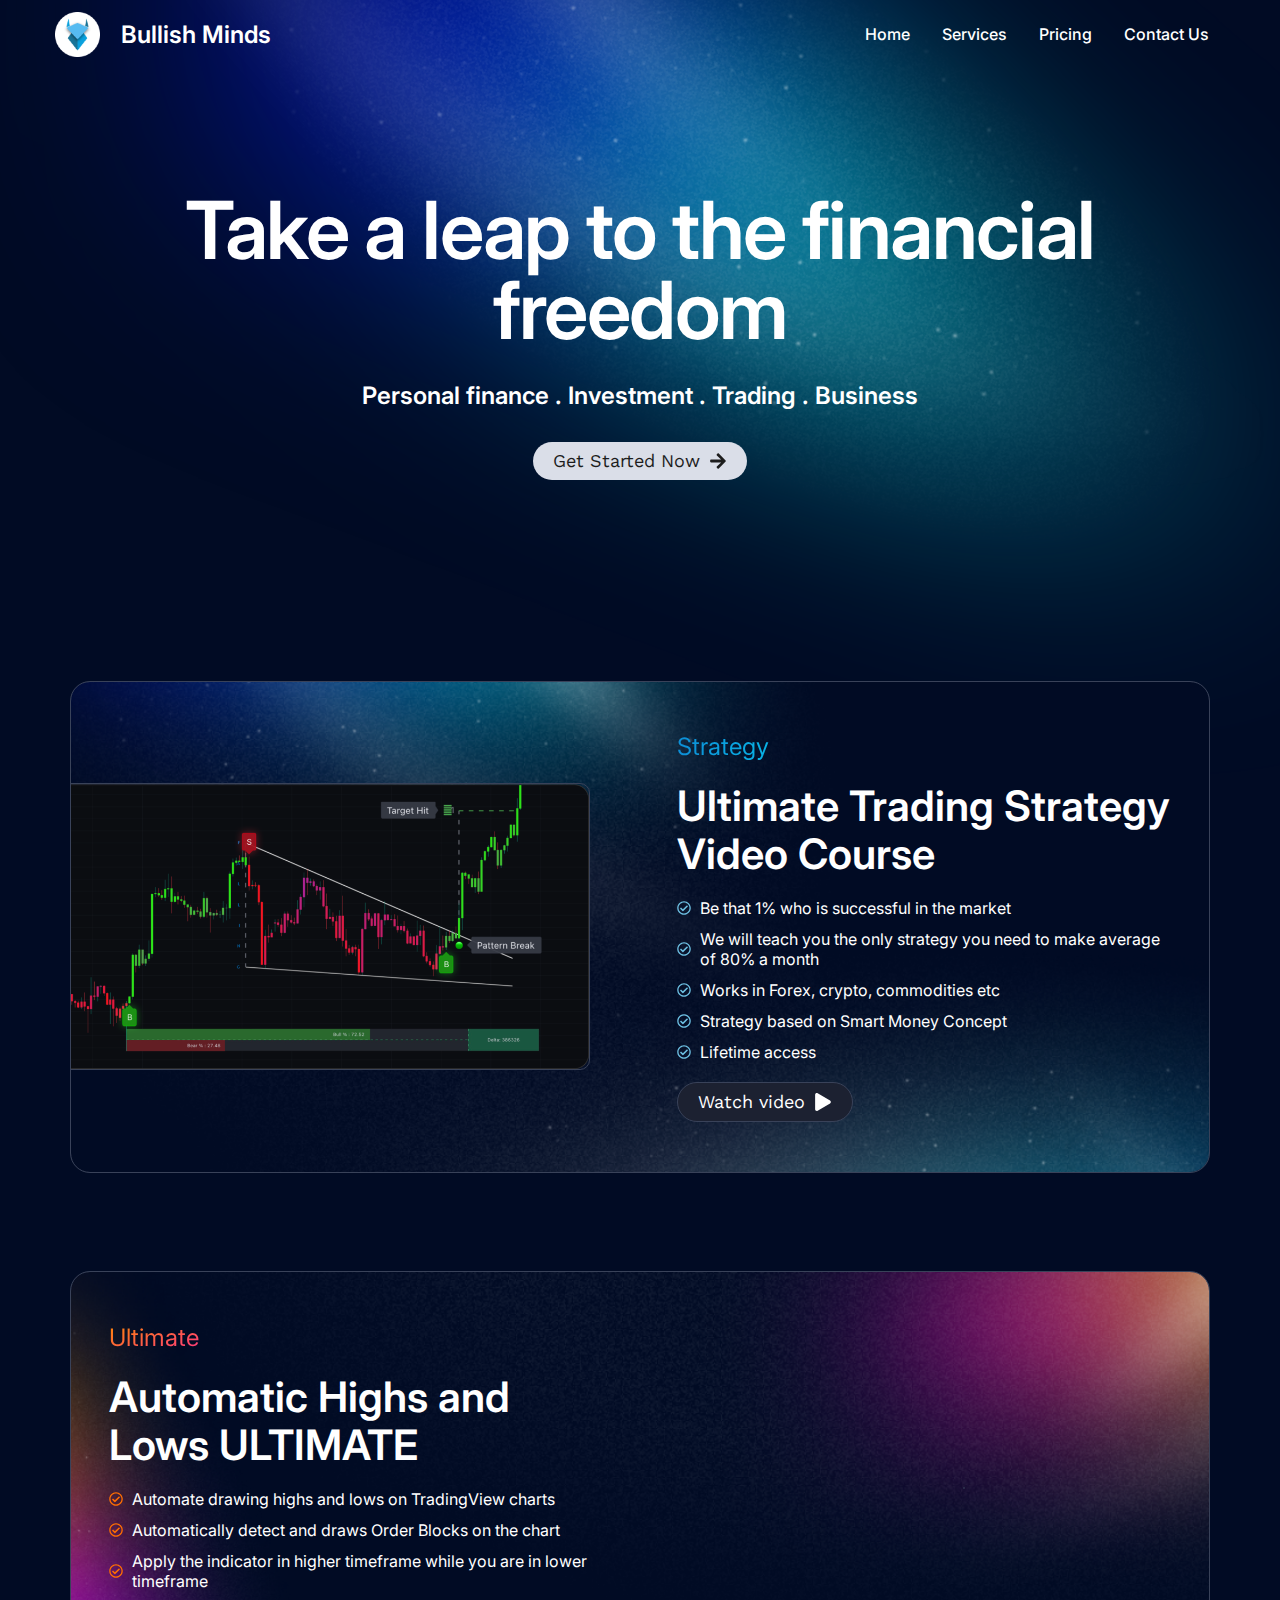
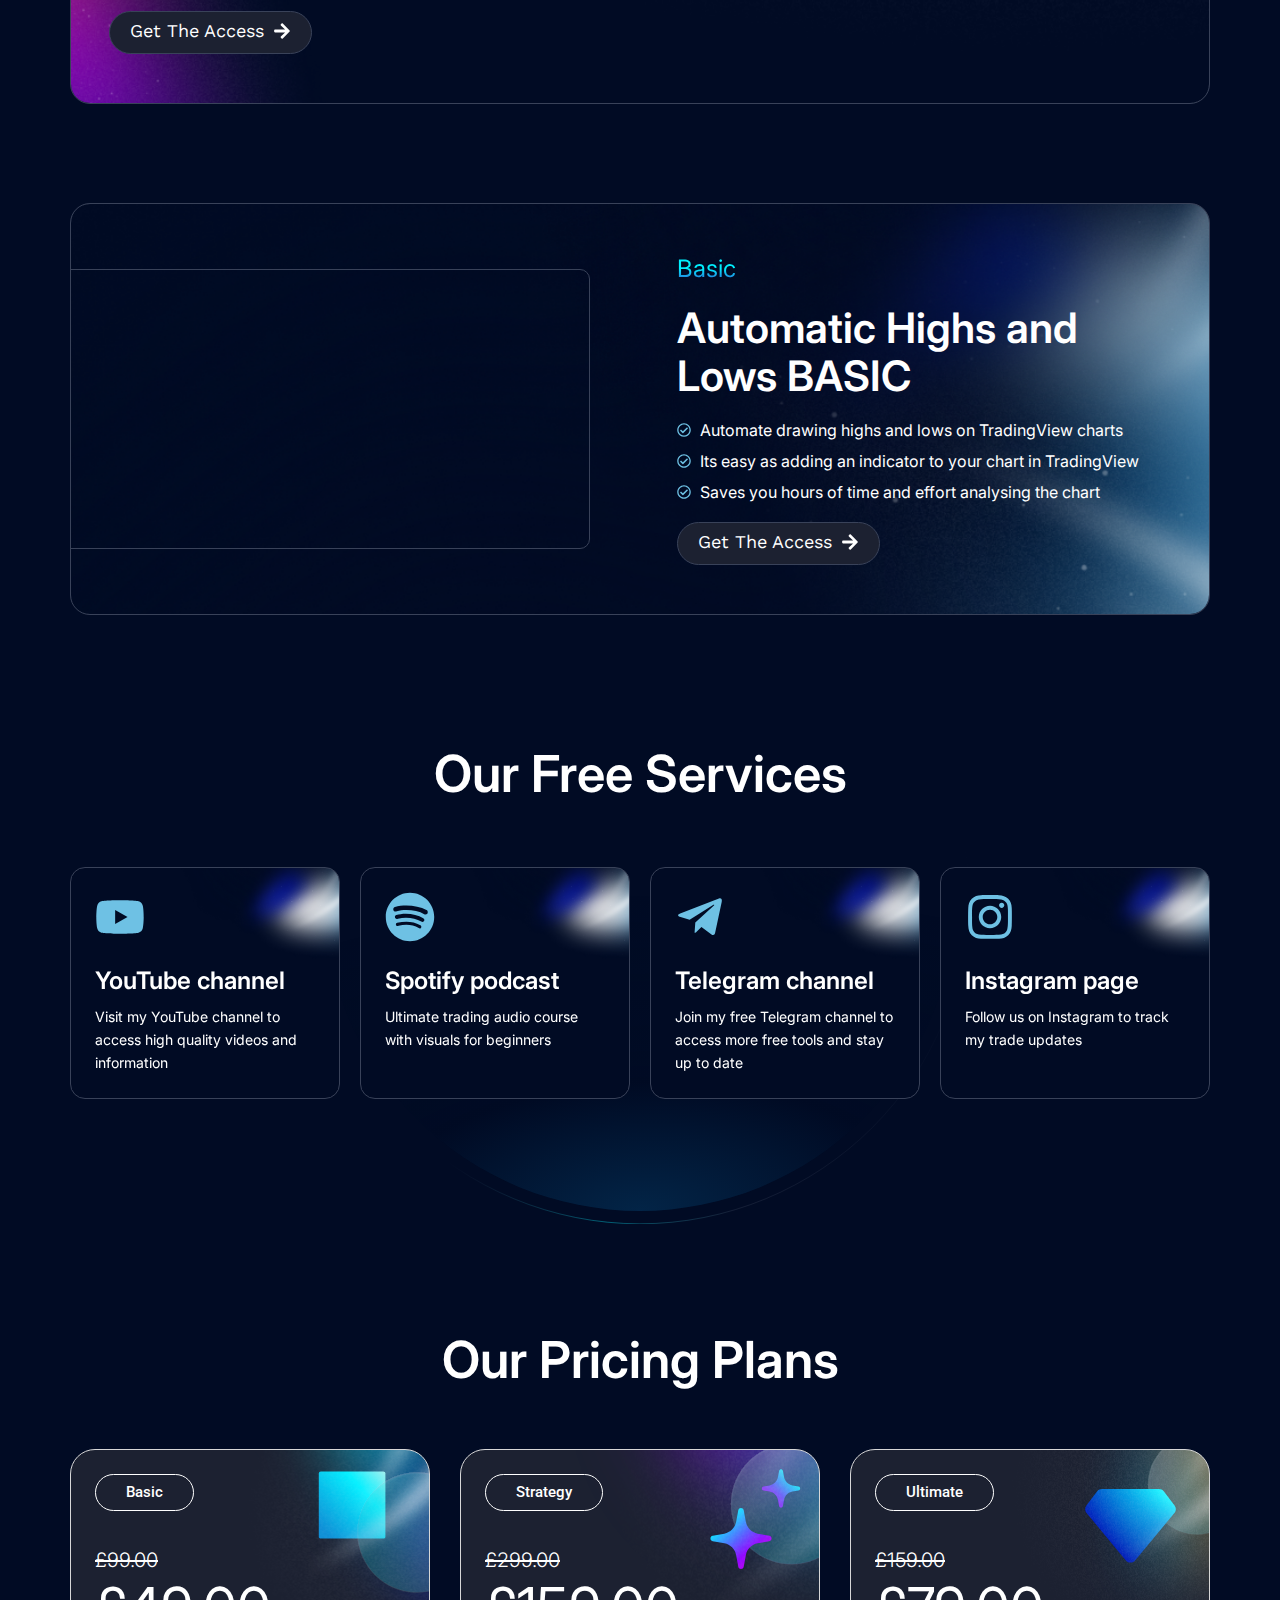
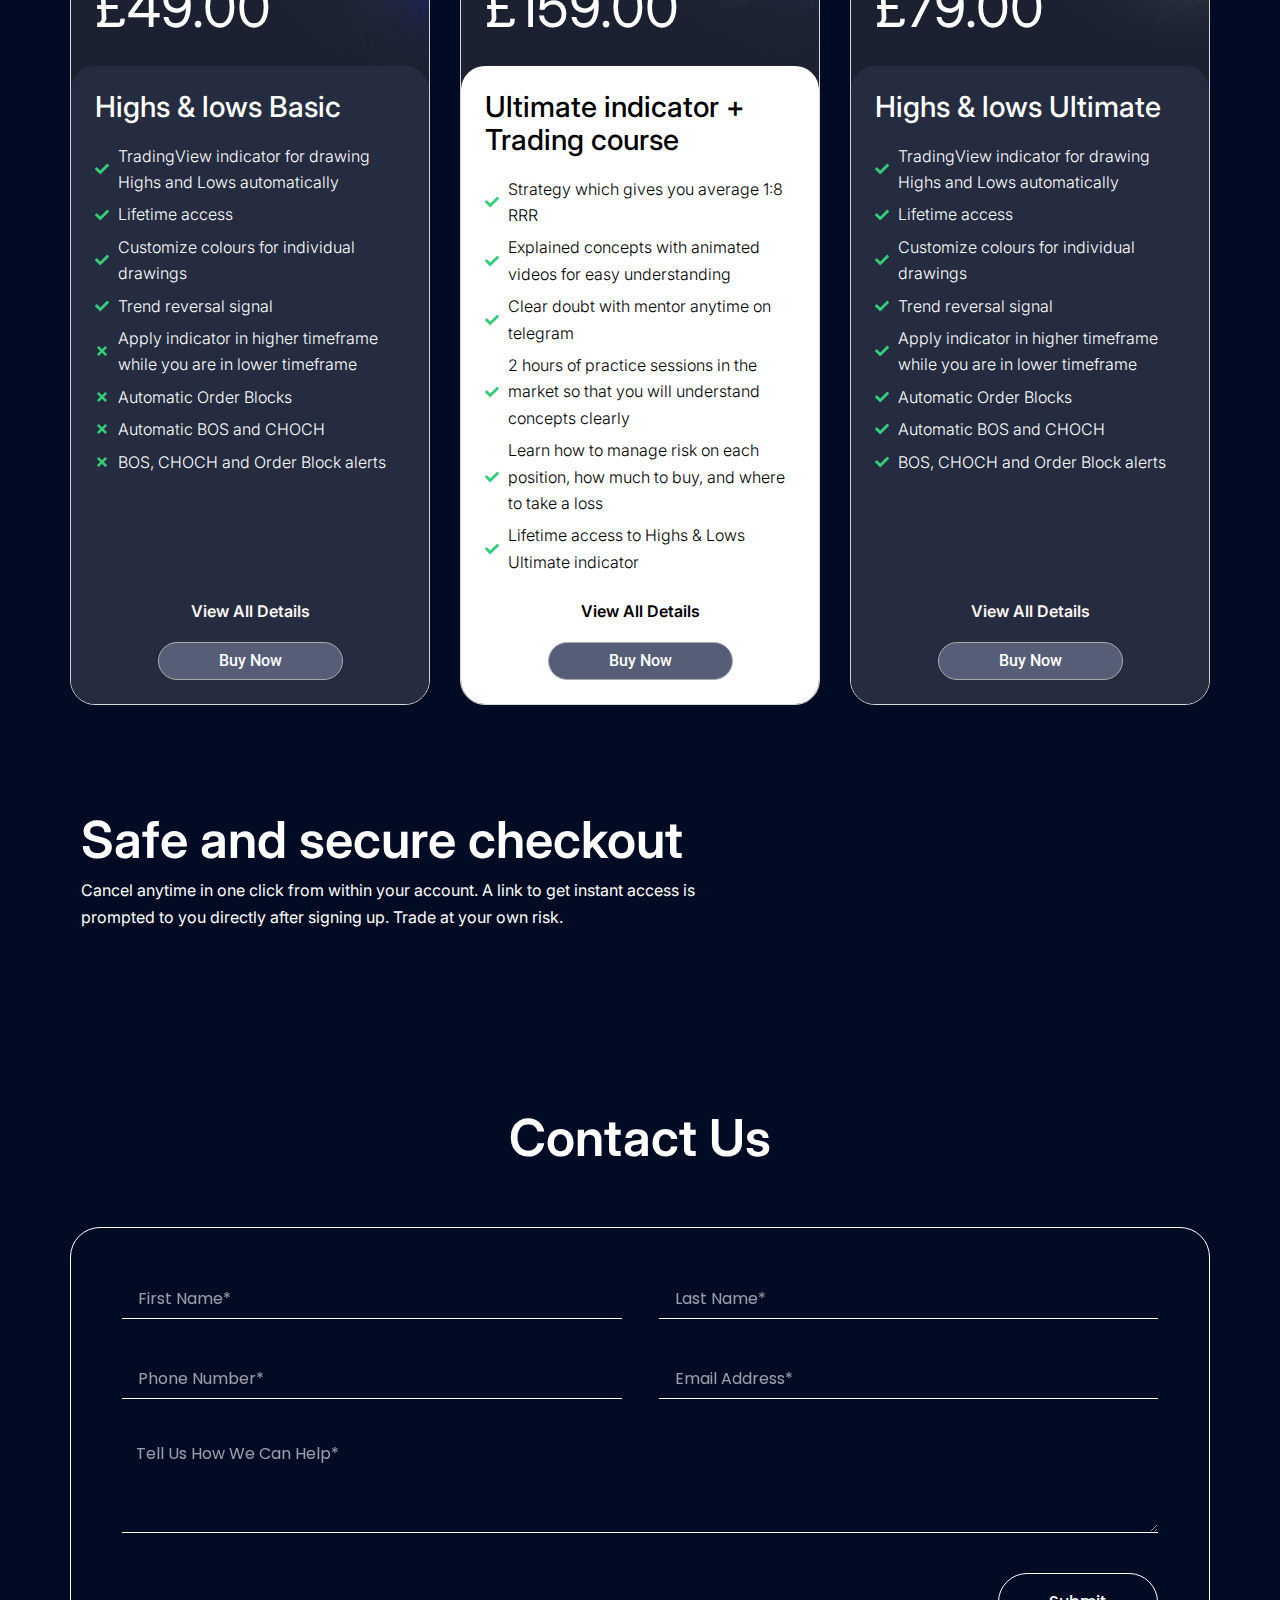
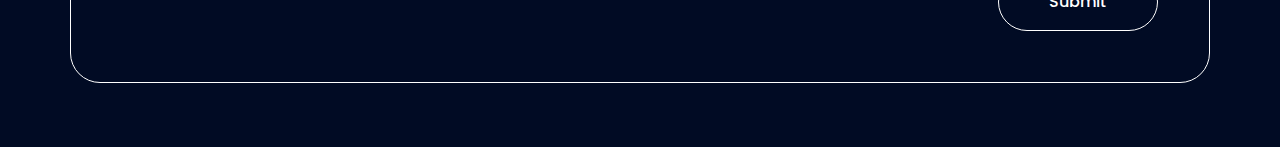
==== commit fe342e3b: "Add files via upload" ====
--- a/index.html
+++ b/index.html
@@ -1,100 +1,901 @@
-<!DOCTYPE html>
-<html lang="en">
-<head>
-  <meta charset="UTF-8">
-  <meta name="viewport" content="width=device-width, initial-scale=1.0">
-  <title>Pricing Plans</title>
-  <link href="https://fonts.googleapis.com/css2?family=Roboto:wght@400;500&display=swap" rel="stylesheet">
-  <link rel="stylesheet" href="styles.css">
-
-  <script>
-    // Use ipinfo.io's free API to get user's country information
-    fetch('https://ipinfo.io/json')
-      .then(response => response.json())
-      .then(data => {
-        const userCountry = data.country; // Country code (e.g., 'US', 'IN')
-
-        // Define the local country
-        const localCountry = 'IN'; // 'IN' for India; change to your desired country code
-
-        // Redirect based on user's country
-        if (userCountry === localCountry) {
-          window.location.href = '/IN'; // Local version of the website
-        } else {
-          window.location.href = '/INT'; // International version
-        }
-      })
-      .catch(error => console.error('Error detecting location:', error));
-  </script>
-  
-</head>
-<body>
-  <div class="pricing-container">
-    <h1 class="pricing-title">Check Our Pricing</h1>
-
-    <div class="pricing-table">
-      <!-- Ultimate Indicator + Trading Course -->
-      <div class="pricing-card">
-        <h2 class="card-title">Ultimate Indicator + Trading Course</h2>
-        <p class="price">£159.00</p>
-        <ul class="features">
-          <li>Strategy with 1:8 RRR</li>
-          <li>Animated videos for easy understanding</li>
-          <li>Mentor support on Telegram</li>
-          <li>2 hours of market practice sessions</li>
-          <li>Learn to manage risk on each position</li>
-          <li>Lifetime access to Highs & Lows Ultimate Indicator</li>
-        </ul>
-        <div class="actions">
-          <button class="btn details-btn">View all Details</button>
-          <a href="/IN/PayOptUltimate.html" target="_blank">
-            <button class="btn buy-btn">Buy Now</button>
-          </a>
-        </div>
-      </div>
-
-      <!-- Highs & Lows Ultimate -->
-      <div class="pricing-card">
-        <h2 class="card-title">Highs & Lows Ultimate</h2>
-        <p class="price">£79.00</p>
-        <ul class="features">
-          <li>TradingView indicator for drawing Highs and Lows automatically</li>
-          <li>Lifetime access</li>
-          <li>Customize colours for individual drawings</li>
-          <li>Trend reversal signal</li>
-          <li>Apply indicator on higher timeframe while in lower timeframe</li>
-          <li>Automatic Order Blocks</li>
-          <li>Automatic BOS, CHOCH alerts</li>
-        </ul>
-        <div class="actions">
-          <button class="btn details-btn">View all features</button>
-          <button class="btn buy-btn">Buy Now</button>
-        </div>
-      </div>
-
-      <!-- Highs & Lows Basic -->
-      <div class="pricing-card">
-        <h2 class="card-title">Highs & Lows Basic</h2>
-        <p class="price">£49.00</p>
-        <ul class="features">
-          <li>TradingView indicator for drawing Highs and Lows automatically</li>
-          <li>Lifetime access</li>
-          <li>Customize colours for individual drawings</li>
-          <li>Trend reversal signal</li>
-          <li>Apply indicator on higher timeframe while in lower timeframe</li>
-          <li>Automatic Order Blocks</li>
-          <li>Automatic BOS, CHOCH alerts</li>
-        </ul>
-        <div class="actions">
-          <button class="btn details-btn">View all features</button>
-          <button class="btn buy-btn">Buy Now</button>
-        </div>
-      </div>
-    </div>
-  </div>
-
-  <script>
-    // Add any JavaScript if necessary
-  </script>
-</body>
-</html>
+<!DOCTYPE html><html lang="en-US"><head>
+	<meta charset="UTF-8">
+		<title>Bullish – Work Drive Realty</title>
+<meta name="robots" content="noindex, nofollow">
+	<style>img:is([sizes="auto" i], [sizes^="auto," i]) { contain-intrinsic-size: 3000px 1500px }</style>
+	<link rel="alternate" type="application/rss+xml" title="Work Drive Realty » Feed" href="https://driverealty.online/work/feed/">
+<link rel="alternate" type="application/rss+xml" title="Work Drive Realty » Comments Feed" href="https://driverealty.online/work/comments/feed/">
+<script>
+window._wpemojiSettings = {"baseUrl":"https:\/\/s.w.org\/images\/core\/emoji\/15.0.3\/72x72\/","ext":".png","svgUrl":"https:\/\/s.w.org\/images\/core\/emoji\/15.0.3\/svg\/","svgExt":".svg","source":{"concatemoji":"https:\/\/driverealty.online\/work\/wp-includes\/js\/wp-emoji-release.min.js?ver=6.7.1"}};
+/*! This file is auto-generated */
+!function(i,n){var o,s,e;function c(e){try{var t={supportTests:e,timestamp:(new Date).valueOf()};sessionStorage.setItem(o,JSON.stringify(t))}catch(e){}}function p(e,t,n){e.clearRect(0,0,e.canvas.width,e.canvas.height),e.fillText(t,0,0);var t=new Uint32Array(e.getImageData(0,0,e.canvas.width,e.canvas.height).data),r=(e.clearRect(0,0,e.canvas.width,e.canvas.height),e.fillText(n,0,0),new Uint32Array(e.getImageData(0,0,e.canvas.width,e.canvas.height).data));return t.every(function(e,t){return e===r[t]})}function u(e,t,n){switch(t){case"flag":return n(e,"\ud83c\udff3\ufe0f\u200d\u26a7\ufe0f","\ud83c\udff3\ufe0f\u200b\u26a7\ufe0f")?!1:!n(e,"\ud83c\uddfa\ud83c\uddf3","\ud83c\uddfa\u200b\ud83c\uddf3")&&!n(e,"\ud83c\udff4\udb40\udc67\udb40\udc62\udb40\udc65\udb40\udc6e\udb40\udc67\udb40\udc7f","\ud83c\udff4\u200b\udb40\udc67\u200b\udb40\udc62\u200b\udb40\udc65\u200b\udb40\udc6e\u200b\udb40\udc67\u200b\udb40\udc7f");case"emoji":return!n(e,"\ud83d\udc26\u200d\u2b1b","\ud83d\udc26\u200b\u2b1b")}return!1}function f(e,t,n){var r="undefined"!=typeof WorkerGlobalScope&&self instanceof WorkerGlobalScope?new OffscreenCanvas(300,150):i.createElement("canvas"),a=r.getContext("2d",{willReadFrequently:!0}),o=(a.textBaseline="top",a.font="600 32px Arial",{});return e.forEach(function(e){o[e]=t(a,e,n)}),o}function t(e){var t=i.createElement("script");t.src=e,t.defer=!0,i.head.appendChild(t)}"undefined"!=typeof Promise&&(o="wpEmojiSettingsSupports",s=["flag","emoji"],n.supports={everything:!0,everythingExceptFlag:!0},e=new Promise(function(e){i.addEventListener("DOMContentLoaded",e,{once:!0})}),new Promise(function(t){var n=function(){try{var e=JSON.parse(sessionStorage.getItem(o));if("object"==typeof e&&"number"==typeof e.timestamp&&(new Date).valueOf()<e.timestamp+604800&&"object"==typeof e.supportTests)return e.supportTests}catch(e){}return null}();if(!n){if("undefined"!=typeof Worker&&"undefined"!=typeof OffscreenCanvas&&"undefined"!=typeof URL&&URL.createObjectURL&&"undefined"!=typeof Blob)try{var e="postMessage("+f.toString()+"("+[JSON.stringify(s),u.toString(),p.toString()].join(",")+"));",r=new Blob([e],{type:"text/javascript"}),a=new Worker(URL.createObjectURL(r),{name:"wpTestEmojiSupports"});return void(a.onmessage=function(e){c(n=e.data),a.terminate(),t(n)})}catch(e){}c(n=f(s,u,p))}t(n)}).then(function(e){for(var t in e)n.supports[t]=e[t],n.supports.everything=n.supports.everything&&n.supports[t],"flag"!==t&&(n.supports.everythingExceptFlag=n.supports.everythingExceptFlag&&n.supports[t]);n.supports.everythingExceptFlag=n.supports.everythingExceptFlag&&!n.supports.flag,n.DOMReady=!1,n.readyCallback=function(){n.DOMReady=!0}}).then(function(){return e}).then(function(){var e;n.supports.everything||(n.readyCallback(),(e=n.source||{}).concatemoji?t(e.concatemoji):e.wpemoji&&e.twemoji&&(t(e.twemoji),t(e.wpemoji)))}))}((window,document),window._wpemojiSettings);
+</script>
+	<script>
+		// Use ipinfo.io's free API to get user's country information
+		fetch('https://ipinfo.io/json')
+			.then(response => response.json())
+			.then(data => {
+				const userCountry = data.country; // Country code (e.g., 'US', 'IN')
+
+				// Define the local country
+				const localCountry = 'IN'; // 'IN' for India; change to your desired country code
+
+				// Redirect based on user's country
+				if (userCountry === localCountry) {
+					window.location.href = 'IN'; // Local version of the website
+				} else {
+					window.location.href = 'INT'; // International version
+				}
+			})
+			.catch(error => console.error('Error detecting location:', error));
+	</script>
+<link rel="stylesheet" id="astra-theme-css-css" href="assets/css/LlS1o2iFzJUi.css" media="all">
+<style id="astra-theme-css-inline-css">
+:root{--ast-post-nav-space:0;--ast-container-default-xlg-padding:2.5em;--ast-container-default-lg-padding:2.5em;--ast-container-default-slg-padding:2em;--ast-container-default-md-padding:2.5em;--ast-container-default-sm-padding:2.5em;--ast-container-default-xs-padding:2.4em;--ast-container-default-xxs-padding:1.8em;--ast-code-block-background:#ECEFF3;--ast-comment-inputs-background:#F9FAFB;--ast-normal-container-width:1200px;--ast-narrow-container-width:750px;--ast-blog-title-font-weight:600;--ast-blog-meta-weight:600;}html{font-size:100%;}a{color:var(--ast-global-color-0);}a:hover,a:focus{color:var(--ast-global-color-1);}body,button,input,select,textarea,.ast-button,.ast-custom-button{font-family:-apple-system,BlinkMacSystemFont,Segoe UI,Roboto,Oxygen-Sans,Ubuntu,Cantarell,Helvetica Neue,sans-serif;font-weight:400;font-size:16px;font-size:1rem;line-height:var(--ast-body-line-height,1.65);}blockquote{color:var(--ast-global-color-3);}h1,.entry-content h1,h2,.entry-content h2,h3,.entry-content h3,h4,.entry-content h4,h5,.entry-content h5,h6,.entry-content h6,.site-title,.site-title a{font-weight:600;}.site-title{font-size:26px;font-size:1.625rem;display:block;}.site-header .site-description{font-size:15px;font-size:0.9375rem;display:none;}.entry-title{font-size:20px;font-size:1.25rem;}.ast-blog-single-element.ast-taxonomy-container a{font-size:14px;font-size:0.875rem;}.ast-blog-meta-container{font-size:13px;font-size:0.8125rem;}.archive .ast-article-post .ast-article-inner,.blog .ast-article-post .ast-article-inner,.archive .ast-article-post .ast-article-inner:hover,.blog .ast-article-post .ast-article-inner:hover{border-top-left-radius:6px;border-top-right-radius:6px;border-bottom-right-radius:6px;border-bottom-left-radius:6px;overflow:hidden;}h1,.entry-content h1{font-size:36px;font-size:2.25rem;font-weight:600;line-height:1.4em;}h2,.entry-content h2{font-size:30px;font-size:1.875rem;font-weight:600;line-height:1.3em;}h3,.entry-content h3{font-size:24px;font-size:1.5rem;font-weight:600;line-height:1.3em;}h4,.entry-content h4{font-size:20px;font-size:1.25rem;line-height:1.2em;font-weight:600;}h5,.entry-content h5{font-size:18px;font-size:1.125rem;line-height:1.2em;font-weight:600;}h6,.entry-content h6{font-size:16px;font-size:1rem;line-height:1.25em;font-weight:600;}::selection{background-color:var(--ast-global-color-0);color:#ffffff;}body,h1,.entry-title a,.entry-content h1,h2,.entry-content h2,h3,.entry-content h3,h4,.entry-content h4,h5,.entry-content h5,h6,.entry-content h6{color:var(--ast-global-color-3);}.tagcloud a:hover,.tagcloud a:focus,.tagcloud a.current-item{color:#ffffff;border-color:var(--ast-global-color-0);background-color:var(--ast-global-color-0);}input:focus,input[type="text"]:focus,input[type="email"]:focus,input[type="url"]:focus,input[type="password"]:focus,input[type="reset"]:focus,input[type="search"]:focus,textarea:focus{border-color:var(--ast-global-color-0);}input[type="radio"]:checked,input[type=reset],input[type="checkbox"]:checked,input[type="checkbox"]:hover:checked,input[type="checkbox"]:focus:checked,input[type=range]::-webkit-slider-thumb{border-color:var(--ast-global-color-0);background-color:var(--ast-global-color-0);box-shadow:none;}.site-footer a:hover + .post-count,.site-footer a:focus + .post-count{background:var(--ast-global-color-0);border-color:var(--ast-global-color-0);}.single .nav-links .nav-previous,.single .nav-links .nav-next{color:var(--ast-global-color-0);}.entry-meta,.entry-meta *{line-height:1.45;color:var(--ast-global-color-0);font-weight:600;}.entry-meta a:not(.ast-button):hover,.entry-meta a:not(.ast-button):hover *,.entry-meta a:not(.ast-button):focus,.entry-meta a:not(.ast-button):focus *,.page-links > .page-link,.page-links .page-link:hover,.post-navigation a:hover{color:var(--ast-global-color-1);}#cat option,.secondary .calendar_wrap thead a,.secondary .calendar_wrap thead a:visited{color:var(--ast-global-color-0);}.secondary .calendar_wrap #today,.ast-progress-val span{background:var(--ast-global-color-0);}.secondary a:hover + .post-count,.secondary a:focus + .post-count{background:var(--ast-global-color-0);border-color:var(--ast-global-color-0);}.calendar_wrap #today > a{color:#ffffff;}.page-links .page-link,.single .post-navigation a{color:var(--ast-global-color-3);}.ast-search-menu-icon .search-form button.search-submit{padding:0 4px;}.ast-search-menu-icon form.search-form{padding-right:0;}.ast-search-menu-icon.slide-search input.search-field{width:0;}.ast-header-search .ast-search-menu-icon.ast-dropdown-active .search-form,.ast-header-search .ast-search-menu-icon.ast-dropdown-active .search-field:focus{transition:all 0.2s;}.search-form input.search-field:focus{outline:none;}.ast-search-menu-icon .search-form button.search-submit:focus,.ast-theme-transparent-header .ast-header-search .ast-dropdown-active .ast-icon,.ast-theme-transparent-header .ast-inline-search .search-field:focus .ast-icon{color:var(--ast-global-color-1);}.ast-header-search .slide-search .search-form{border:2px solid var(--ast-global-color-0);}.ast-header-search .slide-search .search-field{background-color:#fff;}.ast-archive-title{color:var(--ast-global-color-2);}.widget-title{font-size:22px;font-size:1.375rem;color:var(--ast-global-color-2);}.ast-single-post .entry-content a,.ast-comment-content a:not(.ast-comment-edit-reply-wrap a){text-decoration:underline;}.ast-single-post .elementor-button-wrapper .elementor-button,.ast-single-post .entry-content .uagb-tab a,.ast-single-post .entry-content .uagb-ifb-cta a,.ast-single-post .entry-content .uabb-module-content a,.ast-single-post .entry-content .uagb-post-grid a,.ast-single-post .entry-content .uagb-timeline a,.ast-single-post .entry-content .uagb-toc__wrap a,.ast-single-post .entry-content .uagb-taxomony-box a,.ast-single-post .entry-content .woocommerce a,.entry-content .wp-block-latest-posts > li > a,.ast-single-post .entry-content .wp-block-file__button,li.ast-post-filter-single,.ast-single-post .ast-comment-content .comment-reply-link,.ast-single-post .ast-comment-content .comment-edit-link{text-decoration:none;}.ast-search-menu-icon.slide-search a:focus-visible:focus-visible,.astra-search-icon:focus-visible,#close:focus-visible,a:focus-visible,.ast-menu-toggle:focus-visible,.site .skip-link:focus-visible,.wp-block-loginout input:focus-visible,.wp-block-search.wp-block-search__button-inside .wp-block-search__inside-wrapper,.ast-header-navigation-arrow:focus-visible,.woocommerce .wc-proceed-to-checkout > .checkout-button:focus-visible,.woocommerce .woocommerce-MyAccount-navigation ul li a:focus-visible,.ast-orders-table__row .ast-orders-table__cell:focus-visible,.woocommerce .woocommerce-order-details .order-again > .button:focus-visible,.woocommerce .woocommerce-message a.button.wc-forward:focus-visible,.woocommerce #minus_qty:focus-visible,.woocommerce #plus_qty:focus-visible,a#ast-apply-coupon:focus-visible,.woocommerce .woocommerce-info a:focus-visible,.woocommerce .astra-shop-summary-wrap a:focus-visible,.woocommerce a.wc-forward:focus-visible,#ast-apply-coupon:focus-visible,.woocommerce-js .woocommerce-mini-cart-item a.remove:focus-visible,#close:focus-visible,.button.search-submit:focus-visible,#search_submit:focus,.normal-search:focus-visible,.ast-header-account-wrap:focus-visible,.woocommerce .ast-on-card-button.ast-quick-view-trigger:focus{outline-style:dotted;outline-color:inherit;outline-width:thin;}input:focus,input[type="text"]:focus,input[type="email"]:focus,input[type="url"]:focus,input[type="password"]:focus,input[type="reset"]:focus,input[type="search"]:focus,input[type="number"]:focus,textarea:focus,.wp-block-search__input:focus,[data-section="section-header-mobile-trigger"] .ast-button-wrap .ast-mobile-menu-trigger-minimal:focus,.ast-mobile-popup-drawer.active .menu-toggle-close:focus,.woocommerce-ordering select.orderby:focus,#ast-scroll-top:focus,#coupon_code:focus,.woocommerce-page #comment:focus,.woocommerce #reviews #respond input#submit:focus,.woocommerce a.add_to_cart_button:focus,.woocommerce .button.single_add_to_cart_button:focus,.woocommerce .woocommerce-cart-form button:focus,.woocommerce .woocommerce-cart-form__cart-item .quantity .qty:focus,.woocommerce .woocommerce-billing-fields .woocommerce-billing-fields__field-wrapper .woocommerce-input-wrapper > .input-text:focus,.woocommerce #order_comments:focus,.woocommerce #place_order:focus,.woocommerce .woocommerce-address-fields .woocommerce-address-fields__field-wrapper .woocommerce-input-wrapper > .input-text:focus,.woocommerce .woocommerce-MyAccount-content form button:focus,.woocommerce .woocommerce-MyAccount-content .woocommerce-EditAccountForm .woocommerce-form-row .woocommerce-Input.input-text:focus,.woocommerce .ast-woocommerce-container .woocommerce-pagination ul.page-numbers li a:focus,body #content .woocommerce form .form-row .select2-container--default .select2-selection--single:focus,#ast-coupon-code:focus,.woocommerce.woocommerce-js .quantity input[type=number]:focus,.woocommerce-js .woocommerce-mini-cart-item .quantity input[type=number]:focus,.woocommerce p#ast-coupon-trigger:focus{border-style:dotted;border-color:inherit;border-width:thin;}input{outline:none;}.ast-logo-title-inline .site-logo-img{padding-right:1em;}body .ast-oembed-container *{position:absolute;top:0;width:100%;height:100%;left:0;}body .wp-block-embed-pocket-casts .ast-oembed-container *{position:unset;}.ast-single-post-featured-section + article {margin-top: 2em;}.site-content .ast-single-post-featured-section img {width: 100%;overflow: hidden;object-fit: cover;}.ast-separate-container .site-content .ast-single-post-featured-section + article {margin-top: -80px;z-index: 9;position: relative;border-radius: 4px;}@media (min-width: 922px) {.ast-no-sidebar .site-content .ast-article-image-container--wide {margin-left: -120px;margin-right: -120px;max-width: unset;width: unset;}.ast-left-sidebar .site-content .ast-article-image-container--wide,.ast-right-sidebar .site-content .ast-article-image-container--wide {margin-left: -10px;margin-right: -10px;}.site-content .ast-article-image-container--full {margin-left: calc( -50vw + 50%);margin-right: calc( -50vw + 50%);max-width: 100vw;width: 100vw;}.ast-left-sidebar .site-content .ast-article-image-container--full,.ast-right-sidebar .site-content .ast-article-image-container--full {margin-left: -10px;margin-right: -10px;max-width: inherit;width: auto;}}.site > .ast-single-related-posts-container {margin-top: 0;}@media (min-width: 922px) {.ast-desktop .ast-container--narrow {max-width: var(--ast-narrow-container-width);margin: 0 auto;}}.ast-page-builder-template .hentry {margin: 0;}.ast-page-builder-template .site-content > .ast-container {max-width: 100%;padding: 0;}.ast-page-builder-template .site .site-content #primary {padding: 0;margin: 0;}.ast-page-builder-template .no-results {text-align: center;margin: 4em auto;}.ast-page-builder-template .ast-pagination {padding: 2em;}.ast-page-builder-template .entry-header.ast-no-title.ast-no-thumbnail {margin-top: 0;}.ast-page-builder-template .entry-header.ast-header-without-markup {margin-top: 0;margin-bottom: 0;}.ast-page-builder-template .entry-header.ast-no-title.ast-no-meta {margin-bottom: 0;}.ast-page-builder-template.single .post-navigation {padding-bottom: 2em;}.ast-page-builder-template.single-post .site-content > .ast-container {max-width: 100%;}.ast-page-builder-template .entry-header {margin-top: 2em;margin-left: auto;margin-right: auto;}.ast-page-builder-template .ast-archive-description {margin: 2em auto 0;padding-left: 20px;padding-right: 20px;}.ast-page-builder-template .ast-row {margin-left: 0;margin-right: 0;}.single.ast-page-builder-template .entry-header + .entry-content,.single.ast-page-builder-template .ast-single-entry-banner + .site-content article .entry-content {margin-bottom: 2em;}@media(min-width: 921px) {.ast-page-builder-template.archive.ast-right-sidebar .ast-row article,.ast-page-builder-template.archive.ast-left-sidebar .ast-row article {padding-left: 0;padding-right: 0;}}input[type="text"],input[type="number"],input[type="email"],input[type="url"],input[type="password"],input[type="search"],input[type=reset],input[type=tel],input[type=date],select,textarea{font-size:16px;font-style:normal;font-weight:400;line-height:24px;width:100%;padding:12px 16px;border-radius:4px;box-shadow:0px 1px 2px 0px rgba(0,0,0,0.05);color:var(--ast-form-input-text,#475569);}input[type="text"],input[type="number"],input[type="email"],input[type="url"],input[type="password"],input[type="search"],input[type=reset],input[type=tel],input[type=date],select{height:40px;}input[type="date"]{border-width:1px;border-style:solid;border-color:var(--ast-border-color);}input[type="text"]:focus,input[type="number"]:focus,input[type="email"]:focus,input[type="url"]:focus,input[type="password"]:focus,input[type="search"]:focus,input[type=reset]:focus,input[type="tel"]:focus,input[type="date"]:focus,select:focus,textarea:focus{border-color:#046BD2;box-shadow:none;outline:none;color:var(--ast-form-input-focus-text,#475569);}label,legend{color:#111827;font-size:14px;font-style:normal;font-weight:500;line-height:20px;}select{padding:6px 10px;}fieldset{padding:30px;border-radius:4px;}button,.ast-button,.button,input[type="button"],input[type="reset"],input[type="submit"]{border-radius:4px;box-shadow:0px 1px 2px 0px rgba(0,0,0,0.05);}:root{--ast-comment-inputs-background:#FFF;}::placeholder{color:var(--ast-form-field-color,#9CA3AF);}::-ms-input-placeholder{color:var(--ast-form-field-color,#9CA3AF);}@media (max-width:921.9px){#ast-desktop-header{display:none;}}@media (min-width:922px){#ast-mobile-header{display:none;}}.wp-block-buttons.aligncenter{justify-content:center;}@media (max-width:921px){.ast-theme-transparent-header #primary,.ast-theme-transparent-header #secondary{padding:0;}}@media (max-width:921px){.ast-plain-container.ast-no-sidebar #primary{padding:0;}}.ast-plain-container.ast-no-sidebar #primary{margin-top:0;margin-bottom:0;}.wp-block-button.is-style-outline .wp-block-button__link{border-color:var(--ast-global-color-0);}div.wp-block-button.is-style-outline > .wp-block-button__link:not(.has-text-color),div.wp-block-button.wp-block-button__link.is-style-outline:not(.has-text-color){color:var(--ast-global-color-0);}.wp-block-button.is-style-outline .wp-block-button__link:hover,.wp-block-buttons .wp-block-button.is-style-outline .wp-block-button__link:focus,.wp-block-buttons .wp-block-button.is-style-outline > .wp-block-button__link:not(.has-text-color):hover,.wp-block-buttons .wp-block-button.wp-block-button__link.is-style-outline:not(.has-text-color):hover{color:#ffffff;background-color:var(--ast-global-color-1);border-color:var(--ast-global-color-1);}.post-page-numbers.current .page-link,.ast-pagination .page-numbers.current{color:#ffffff;border-color:var(--ast-global-color-0);background-color:var(--ast-global-color-0);}.wp-block-buttons .wp-block-button.is-style-outline .wp-block-button__link.wp-element-button,.ast-outline-button,.wp-block-uagb-buttons-child .uagb-buttons-repeater.ast-outline-button{border-color:var(--ast-global-color-0);border-top-width:2px;border-right-width:2px;border-bottom-width:2px;border-left-width:2px;font-family:inherit;font-weight:500;font-size:16px;font-size:1rem;line-height:1em;padding-top:13px;padding-right:30px;padding-bottom:13px;padding-left:30px;}.wp-block-buttons .wp-block-button.is-style-outline > .wp-block-button__link:not(.has-text-color),.wp-block-buttons .wp-block-button.wp-block-button__link.is-style-outline:not(.has-text-color),.ast-outline-button{color:var(--ast-global-color-0);}.wp-block-button.is-style-outline .wp-block-button__link:hover,.wp-block-buttons .wp-block-button.is-style-outline .wp-block-button__link:focus,.wp-block-buttons .wp-block-button.is-style-outline > .wp-block-button__link:not(.has-text-color):hover,.wp-block-buttons .wp-block-button.wp-block-button__link.is-style-outline:not(.has-text-color):hover,.ast-outline-button:hover,.ast-outline-button:focus,.wp-block-uagb-buttons-child .uagb-buttons-repeater.ast-outline-button:hover,.wp-block-uagb-buttons-child .uagb-buttons-repeater.ast-outline-button:focus{color:#ffffff;background-color:var(--ast-global-color-1);border-color:var(--ast-global-color-1);}.ast-single-post .entry-content a.ast-outline-button,.ast-single-post .entry-content .is-style-outline>.wp-block-button__link{text-decoration:none;}.wp-block-button .wp-block-button__link.wp-element-button.is-style-outline:not(.has-background),.wp-block-button.is-style-outline>.wp-block-button__link.wp-element-button:not(.has-background),.ast-outline-button{background-color:transparent;}.uagb-buttons-repeater.ast-outline-button{border-radius:9999px;}@media (max-width:921px){.wp-block-buttons .wp-block-button.is-style-outline .wp-block-button__link.wp-element-button,.ast-outline-button,.wp-block-uagb-buttons-child .uagb-buttons-repeater.ast-outline-button{padding-top:12px;padding-right:28px;padding-bottom:12px;padding-left:28px;}}@media (max-width:544px){.wp-block-buttons .wp-block-button.is-style-outline .wp-block-button__link.wp-element-button,.ast-outline-button,.wp-block-uagb-buttons-child .uagb-buttons-repeater.ast-outline-button{padding-top:10px;padding-right:24px;padding-bottom:10px;padding-left:24px;}}.entry-content[data-ast-blocks-layout] > figure{margin-bottom:1em;}h1.widget-title{font-weight:600;}h2.widget-title{font-weight:600;}h3.widget-title{font-weight:600;} .content-area .elementor-widget-theme-post-content h1,.content-area .elementor-widget-theme-post-content h2,.content-area .elementor-widget-theme-post-content h3,.content-area .elementor-widget-theme-post-content h4,.content-area .elementor-widget-theme-post-content h5,.content-area .elementor-widget-theme-post-content h6{margin-top:1.5em;margin-bottom:calc(0.3em + 10px);}#page{display:flex;flex-direction:column;min-height:100vh;}.ast-404-layout-1 h1.page-title{color:var(--ast-global-color-2);}.single .post-navigation a{line-height:1em;height:inherit;}.error-404 .page-sub-title{font-size:1.5rem;font-weight:inherit;}.search .site-content .content-area .search-form{margin-bottom:0;}#page .site-content{flex-grow:1;}.widget{margin-bottom:1.25em;}#secondary li{line-height:1.5em;}#secondary .wp-block-group h2{margin-bottom:0.7em;}#secondary h2{font-size:1.7rem;}.ast-separate-container .ast-article-post,.ast-separate-container .ast-article-single,.ast-separate-container .comment-respond{padding:3em;}.ast-separate-container .ast-article-single .ast-article-single{padding:0;}.ast-article-single .wp-block-post-template-is-layout-grid{padding-left:0;}.ast-separate-container .comments-title,.ast-narrow-container .comments-title{padding:1.5em 2em;}.ast-page-builder-template .comment-form-textarea,.ast-comment-formwrap .ast-grid-common-col{padding:0;}.ast-comment-formwrap{padding:0;display:inline-flex;column-gap:20px;width:100%;margin-left:0;margin-right:0;}.comments-area textarea#comment:focus,.comments-area textarea#comment:active,.comments-area .ast-comment-formwrap input[type="text"]:focus,.comments-area .ast-comment-formwrap input[type="text"]:active {box-shadow:none;outline:none;}.archive.ast-page-builder-template .entry-header{margin-top:2em;}.ast-page-builder-template .ast-comment-formwrap{width:100%;}.entry-title{margin-bottom:0.6em;}.ast-archive-description p{font-size:inherit;font-weight:inherit;line-height:inherit;}.ast-separate-container .ast-comment-list li.depth-1,.hentry{margin-bottom:1.5em;}.site-content section.ast-archive-description{margin-bottom:2em;}@media (min-width:921px){.ast-left-sidebar.ast-page-builder-template #secondary,.archive.ast-right-sidebar.ast-page-builder-template .site-main{padding-left:20px;padding-right:20px;}}@media (max-width:544px){.ast-comment-formwrap.ast-row{column-gap:10px;display:inline-block;}#ast-commentform .ast-grid-common-col{position:relative;width:100%;}}@media (min-width:1201px){.ast-separate-container .ast-article-post,.ast-separate-container .ast-article-single,.ast-separate-container .ast-author-box,.ast-separate-container .ast-404-layout-1,.ast-separate-container .no-results{padding:3em;}} .content-area .elementor-widget-theme-post-content h1,.content-area .elementor-widget-theme-post-content h2,.content-area .elementor-widget-theme-post-content h3,.content-area .elementor-widget-theme-post-content h4,.content-area .elementor-widget-theme-post-content h5,.content-area .elementor-widget-theme-post-content h6{margin-top:1.5em;margin-bottom:calc(0.3em + 10px);}.elementor-loop-container .e-loop-item,.elementor-loop-container .ast-separate-container .ast-article-post,.elementor-loop-container .ast-separate-container .ast-article-single,.elementor-loop-container .ast-separate-container .comment-respond{padding:0px;}@media (max-width:921px){.ast-separate-container #primary,.ast-separate-container #secondary{padding:1.5em 0;}#primary,#secondary{padding:1.5em 0;margin:0;}.ast-left-sidebar #content > .ast-container{display:flex;flex-direction:column-reverse;width:100%;}}@media (min-width:922px){.ast-separate-container.ast-right-sidebar #primary,.ast-separate-container.ast-left-sidebar #primary{border:0;}.search-no-results.ast-separate-container #primary{margin-bottom:4em;}}.wp-block-button .wp-block-button__link{color:#ffffff;}.wp-block-button .wp-block-button__link:hover,.wp-block-button .wp-block-button__link:focus{color:#ffffff;background-color:var(--ast-global-color-1);border-color:var(--ast-global-color-1);}.elementor-widget-heading h1.elementor-heading-title{line-height:1.4em;}.elementor-widget-heading h2.elementor-heading-title{line-height:1.3em;}.elementor-widget-heading h3.elementor-heading-title{line-height:1.3em;}.elementor-widget-heading h4.elementor-heading-title{line-height:1.2em;}.elementor-widget-heading h5.elementor-heading-title{line-height:1.2em;}.elementor-widget-heading h6.elementor-heading-title{line-height:1.25em;}.wp-block-button .wp-block-button__link,.wp-block-search .wp-block-search__button,body .wp-block-file .wp-block-file__button{border-color:var(--ast-global-color-0);background-color:var(--ast-global-color-0);color:#ffffff;font-family:inherit;font-weight:500;line-height:1em;font-size:16px;font-size:1rem;padding-top:15px;padding-right:30px;padding-bottom:15px;padding-left:30px;}.ast-single-post .entry-content .wp-block-button .wp-block-button__link,.ast-single-post .entry-content .wp-block-search .wp-block-search__button,body .entry-content .wp-block-file .wp-block-file__button{text-decoration:none;}@media (max-width:921px){.wp-block-button .wp-block-button__link,.wp-block-search .wp-block-search__button,body .wp-block-file .wp-block-file__button{padding-top:14px;padding-right:28px;padding-bottom:14px;padding-left:28px;}}@media (max-width:544px){.wp-block-button .wp-block-button__link,.wp-block-search .wp-block-search__button,body .wp-block-file .wp-block-file__button{padding-top:12px;padding-right:24px;padding-bottom:12px;padding-left:24px;}}.menu-toggle,button,.ast-button,.ast-custom-button,.button,input#submit,input[type="button"],input[type="submit"],input[type="reset"],#comments .submit,.search .search-submit,form[CLASS*="wp-block-search__"].wp-block-search .wp-block-search__inside-wrapper .wp-block-search__button,body .wp-block-file .wp-block-file__button,.search .search-submit,.woocommerce-js a.button,.woocommerce button.button,.woocommerce .woocommerce-message a.button,.woocommerce #respond input#submit.alt,.woocommerce input.button.alt,.woocommerce input.button,.woocommerce input.button:disabled,.woocommerce input.button:disabled[disabled],.woocommerce input.button:disabled:hover,.woocommerce input.button:disabled[disabled]:hover,.woocommerce #respond input#submit,.woocommerce button.button.alt.disabled,.wc-block-grid__products .wc-block-grid__product .wp-block-button__link,.wc-block-grid__product-onsale,[CLASS*="wc-block"] button,.woocommerce-js .astra-cart-drawer .astra-cart-drawer-content .woocommerce-mini-cart__buttons .button:not(.checkout):not(.ast-continue-shopping),.woocommerce-js .astra-cart-drawer .astra-cart-drawer-content .woocommerce-mini-cart__buttons a.checkout,.woocommerce button.button.alt.disabled.wc-variation-selection-needed,[CLASS*="wc-block"] .wc-block-components-button{border-style:solid;border-top-width:0;border-right-width:0;border-left-width:0;border-bottom-width:0;color:#ffffff;border-color:var(--ast-global-color-0);background-color:var(--ast-global-color-0);padding-top:15px;padding-right:30px;padding-bottom:15px;padding-left:30px;font-family:inherit;font-weight:500;font-size:16px;font-size:1rem;line-height:1em;}button:focus,.menu-toggle:hover,button:hover,.ast-button:hover,.ast-custom-button:hover .button:hover,.ast-custom-button:hover ,input[type=reset]:hover,input[type=reset]:focus,input#submit:hover,input#submit:focus,input[type="button"]:hover,input[type="button"]:focus,input[type="submit"]:hover,input[type="submit"]:focus,form[CLASS*="wp-block-search__"].wp-block-search .wp-block-search__inside-wrapper .wp-block-search__button:hover,form[CLASS*="wp-block-search__"].wp-block-search .wp-block-search__inside-wrapper .wp-block-search__button:focus,body .wp-block-file .wp-block-file__button:hover,body .wp-block-file .wp-block-file__button:focus,.woocommerce-js a.button:hover,.woocommerce button.button:hover,.woocommerce .woocommerce-message a.button:hover,.woocommerce #respond input#submit:hover,.woocommerce #respond input#submit.alt:hover,.woocommerce input.button.alt:hover,.woocommerce input.button:hover,.woocommerce button.button.alt.disabled:hover,.wc-block-grid__products .wc-block-grid__product .wp-block-button__link:hover,[CLASS*="wc-block"] button:hover,.woocommerce-js .astra-cart-drawer .astra-cart-drawer-content .woocommerce-mini-cart__buttons .button:not(.checkout):not(.ast-continue-shopping):hover,.woocommerce-js .astra-cart-drawer .astra-cart-drawer-content .woocommerce-mini-cart__buttons a.checkout:hover,.woocommerce button.button.alt.disabled.wc-variation-selection-needed:hover,[CLASS*="wc-block"] .wc-block-components-button:hover,[CLASS*="wc-block"] .wc-block-components-button:focus{color:#ffffff;background-color:var(--ast-global-color-1);border-color:var(--ast-global-color-1);}form[CLASS*="wp-block-search__"].wp-block-search .wp-block-search__inside-wrapper .wp-block-search__button.has-icon{padding-top:calc(15px - 3px);padding-right:calc(30px - 3px);padding-bottom:calc(15px - 3px);padding-left:calc(30px - 3px);}@media (max-width:921px){.menu-toggle,button,.ast-button,.ast-custom-button,.button,input#submit,input[type="button"],input[type="submit"],input[type="reset"],#comments .submit,.search .search-submit,form[CLASS*="wp-block-search__"].wp-block-search .wp-block-search__inside-wrapper .wp-block-search__button,body .wp-block-file .wp-block-file__button,.search .search-submit,.woocommerce-js a.button,.woocommerce button.button,.woocommerce .woocommerce-message a.button,.woocommerce #respond input#submit.alt,.woocommerce input.button.alt,.woocommerce input.button,.woocommerce input.button:disabled,.woocommerce input.button:disabled[disabled],.woocommerce input.button:disabled:hover,.woocommerce input.button:disabled[disabled]:hover,.woocommerce #respond input#submit,.woocommerce button.button.alt.disabled,.wc-block-grid__products .wc-block-grid__product .wp-block-button__link,.wc-block-grid__product-onsale,[CLASS*="wc-block"] button,.woocommerce-js .astra-cart-drawer .astra-cart-drawer-content .woocommerce-mini-cart__buttons .button:not(.checkout):not(.ast-continue-shopping),.woocommerce-js .astra-cart-drawer .astra-cart-drawer-content .woocommerce-mini-cart__buttons a.checkout,.woocommerce button.button.alt.disabled.wc-variation-selection-needed,[CLASS*="wc-block"] .wc-block-components-button{padding-top:14px;padding-right:28px;padding-bottom:14px;padding-left:28px;}}@media (max-width:544px){.menu-toggle,button,.ast-button,.ast-custom-button,.button,input#submit,input[type="button"],input[type="submit"],input[type="reset"],#comments .submit,.search .search-submit,form[CLASS*="wp-block-search__"].wp-block-search .wp-block-search__inside-wrapper .wp-block-search__button,body .wp-block-file .wp-block-file__button,.search .search-submit,.woocommerce-js a.button,.woocommerce button.button,.woocommerce .woocommerce-message a.button,.woocommerce #respond input#submit.alt,.woocommerce input.button.alt,.woocommerce input.button,.woocommerce input.button:disabled,.woocommerce input.button:disabled[disabled],.woocommerce input.button:disabled:hover,.woocommerce input.button:disabled[disabled]:hover,.woocommerce #respond input#submit,.woocommerce button.button.alt.disabled,.wc-block-grid__products .wc-block-grid__product .wp-block-button__link,.wc-block-grid__product-onsale,[CLASS*="wc-block"] button,.woocommerce-js .astra-cart-drawer .astra-cart-drawer-content .woocommerce-mini-cart__buttons .button:not(.checkout):not(.ast-continue-shopping),.woocommerce-js .astra-cart-drawer .astra-cart-drawer-content .woocommerce-mini-cart__buttons a.checkout,.woocommerce button.button.alt.disabled.wc-variation-selection-needed,[CLASS*="wc-block"] .wc-block-components-button{padding-top:12px;padding-right:24px;padding-bottom:12px;padding-left:24px;}}@media (max-width:921px){.ast-mobile-header-stack .main-header-bar .ast-search-menu-icon{display:inline-block;}.ast-header-break-point.ast-header-custom-item-outside .ast-mobile-header-stack .main-header-bar .ast-search-icon{margin:0;}.ast-comment-avatar-wrap img{max-width:2.5em;}.ast-comment-meta{padding:0 1.8888em 1.3333em;}}@media (min-width:544px){.ast-container{max-width:100%;}}@media (max-width:544px){.ast-separate-container .ast-article-post,.ast-separate-container .ast-article-single,.ast-separate-container .comments-title,.ast-separate-container .ast-archive-description{padding:1.5em 1em;}.ast-separate-container #content .ast-container{padding-left:0.54em;padding-right:0.54em;}.ast-separate-container .ast-comment-list .bypostauthor{padding:.5em;}.ast-search-menu-icon.ast-dropdown-active .search-field{width:170px;}} #ast-mobile-header .ast-site-header-cart-li a{pointer-events:none;}.ast-separate-container{background-color:var(--ast-global-color-4);}@media (max-width:921px){.site-title{display:block;}.site-header .site-description{display:none;}h1,.entry-content h1{font-size:30px;}h2,.entry-content h2{font-size:25px;}h3,.entry-content h3{font-size:20px;}}@media (max-width:544px){.site-title{display:block;}.site-header .site-description{display:none;}h1,.entry-content h1{font-size:30px;}h2,.entry-content h2{font-size:25px;}h3,.entry-content h3{font-size:20px;}}@media (max-width:921px){html{font-size:91.2%;}}@media (max-width:544px){html{font-size:91.2%;}}@media (min-width:922px){.ast-container{max-width:1240px;}}@media (min-width:922px){.site-content .ast-container{display:flex;}}@media (max-width:921px){.site-content .ast-container{flex-direction:column;}}.entry-content h1,.entry-content h2,.entry-content h3,.entry-content h4,.entry-content h5,.entry-content h6{clear:none;}@media (min-width:922px){.main-header-menu .sub-menu .menu-item.ast-left-align-sub-menu:hover > .sub-menu,.main-header-menu .sub-menu .menu-item.ast-left-align-sub-menu.focus > .sub-menu{margin-left:-0px;}}.entry-content li > p{margin-bottom:0;}.site .comments-area{padding-bottom:2em;margin-top:2em;}.wp-block-file {display: flex;align-items: center;flex-wrap: wrap;justify-content: space-between;}.wp-block-pullquote {border: none;}.wp-block-pullquote blockquote::before {content: "\201D";font-family: "Helvetica",sans-serif;display: flex;transform: rotate( 180deg );font-size: 6rem;font-style: normal;line-height: 1;font-weight: bold;align-items: center;justify-content: center;}.has-text-align-right > blockquote::before {justify-content: flex-start;}.has-text-align-left > blockquote::before {justify-content: flex-end;}figure.wp-block-pullquote.is-style-solid-color blockquote {max-width: 100%;text-align: inherit;}:root {--wp--custom--ast-default-block-top-padding: 3em;--wp--custom--ast-default-block-right-padding: 3em;--wp--custom--ast-default-block-bottom-padding: 3em;--wp--custom--ast-default-block-left-padding: 3em;--wp--custom--ast-container-width: 1200px;--wp--custom--ast-content-width-size: 1200px;--wp--custom--ast-wide-width-size: calc(1200px + var(--wp--custom--ast-default-block-left-padding) + var(--wp--custom--ast-default-block-right-padding));}.ast-narrow-container {--wp--custom--ast-content-width-size: 750px;--wp--custom--ast-wide-width-size: 750px;}@media(max-width: 921px) {:root {--wp--custom--ast-default-block-top-padding: 3em;--wp--custom--ast-default-block-right-padding: 2em;--wp--custom--ast-default-block-bottom-padding: 3em;--wp--custom--ast-default-block-left-padding: 2em;}}@media(max-width: 544px) {:root {--wp--custom--ast-default-block-top-padding: 3em;--wp--custom--ast-default-block-right-padding: 1.5em;--wp--custom--ast-default-block-bottom-padding: 3em;--wp--custom--ast-default-block-left-padding: 1.5em;}}.entry-content > .wp-block-group,.entry-content > .wp-block-cover,.entry-content > .wp-block-columns {padding-top: var(--wp--custom--ast-default-block-top-padding);padding-right: var(--wp--custom--ast-default-block-right-padding);padding-bottom: var(--wp--custom--ast-default-block-bottom-padding);padding-left: var(--wp--custom--ast-default-block-left-padding);}.ast-plain-container.ast-no-sidebar .entry-content > .alignfull,.ast-page-builder-template .ast-no-sidebar .entry-content > .alignfull {margin-left: calc( -50vw + 50%);margin-right: calc( -50vw + 50%);max-width: 100vw;width: 100vw;}.ast-plain-container.ast-no-sidebar .entry-content .alignfull .alignfull,.ast-page-builder-template.ast-no-sidebar .entry-content .alignfull .alignfull,.ast-plain-container.ast-no-sidebar .entry-content .alignfull .alignwide,.ast-page-builder-template.ast-no-sidebar .entry-content .alignfull .alignwide,.ast-plain-container.ast-no-sidebar .entry-content .alignwide .alignfull,.ast-page-builder-template.ast-no-sidebar .entry-content .alignwide .alignfull,.ast-plain-container.ast-no-sidebar .entry-content .alignwide .alignwide,.ast-page-builder-template.ast-no-sidebar .entry-content .alignwide .alignwide,.ast-plain-container.ast-no-sidebar .entry-content .wp-block-column .alignfull,.ast-page-builder-template.ast-no-sidebar .entry-content .wp-block-column .alignfull,.ast-plain-container.ast-no-sidebar .entry-content .wp-block-column .alignwide,.ast-page-builder-template.ast-no-sidebar .entry-content .wp-block-column .alignwide {margin-left: auto;margin-right: auto;width: 100%;}[data-ast-blocks-layout] .wp-block-separator:not(.is-style-dots) {height: 0;}[data-ast-blocks-layout] .wp-block-separator {margin: 20px auto;}[data-ast-blocks-layout] .wp-block-separator:not(.is-style-wide):not(.is-style-dots) {max-width: 100px;}[data-ast-blocks-layout] .wp-block-separator.has-background {padding: 0;}.entry-content[data-ast-blocks-layout] > * {max-width: var(--wp--custom--ast-content-width-size);margin-left: auto;margin-right: auto;}.entry-content[data-ast-blocks-layout] > .alignwide {max-width: var(--wp--custom--ast-wide-width-size);}.entry-content[data-ast-blocks-layout] .alignfull {max-width: none;}.entry-content .wp-block-columns {margin-bottom: 0;}blockquote {margin: 1.5em;border-color: rgba(0,0,0,0.05);}.wp-block-quote:not(.has-text-align-right):not(.has-text-align-center) {border-left: 5px solid rgba(0,0,0,0.05);}.has-text-align-right > blockquote,blockquote.has-text-align-right {border-right: 5px solid rgba(0,0,0,0.05);}.has-text-align-left > blockquote,blockquote.has-text-align-left {border-left: 5px solid rgba(0,0,0,0.05);}.wp-block-site-tagline,.wp-block-latest-posts .read-more {margin-top: 15px;}.wp-block-loginout p label {display: block;}.wp-block-loginout p:not(.login-remember):not(.login-submit) input {width: 100%;}.wp-block-loginout input:focus {border-color: transparent;}.wp-block-loginout input:focus {outline: thin dotted;}.entry-content .wp-block-media-text .wp-block-media-text__content {padding: 0 0 0 8%;}.entry-content .wp-block-media-text.has-media-on-the-right .wp-block-media-text__content {padding: 0 8% 0 0;}.entry-content .wp-block-media-text.has-background .wp-block-media-text__content {padding: 8%;}.entry-content .wp-block-cover:not([class*="background-color"]) .wp-block-cover__inner-container,.entry-content .wp-block-cover:not([class*="background-color"]) .wp-block-cover-image-text,.entry-content .wp-block-cover:not([class*="background-color"]) .wp-block-cover-text,.entry-content .wp-block-cover-image:not([class*="background-color"]) .wp-block-cover__inner-container,.entry-content .wp-block-cover-image:not([class*="background-color"]) .wp-block-cover-image-text,.entry-content .wp-block-cover-image:not([class*="background-color"]) .wp-block-cover-text {color: var(--ast-global-color-5);}.wp-block-loginout .login-remember input {width: 1.1rem;height: 1.1rem;margin: 0 5px 4px 0;vertical-align: middle;}.wp-block-latest-posts > li > *:first-child,.wp-block-latest-posts:not(.is-grid) > li:first-child {margin-top: 0;}.entry-content > .wp-block-buttons,.entry-content > .wp-block-uagb-buttons {margin-bottom: 1.5em;}.wp-block-search__inside-wrapper .wp-block-search__input {padding: 0 10px;color: var(--ast-global-color-3);background: var(--ast-global-color-5);border-color: var(--ast-border-color);}.wp-block-latest-posts .read-more {margin-bottom: 1.5em;}.wp-block-search__no-button .wp-block-search__inside-wrapper .wp-block-search__input {padding-top: 5px;padding-bottom: 5px;}.wp-block-latest-posts .wp-block-latest-posts__post-date,.wp-block-latest-posts .wp-block-latest-posts__post-author {font-size: 1rem;}.wp-block-latest-posts > li > *,.wp-block-latest-posts:not(.is-grid) > li {margin-top: 12px;margin-bottom: 12px;}.ast-page-builder-template .entry-content[data-ast-blocks-layout] > *,.ast-page-builder-template .entry-content[data-ast-blocks-layout] > .alignfull:not(.wp-block-group) > * {max-width: none;}.ast-page-builder-template .entry-content[data-ast-blocks-layout] > .alignwide > * {max-width: var(--wp--custom--ast-wide-width-size);}.ast-page-builder-template .entry-content[data-ast-blocks-layout] > .inherit-container-width > *,.ast-page-builder-template .entry-content[data-ast-blocks-layout] > *:not(.wp-block-group) > *,.entry-content[data-ast-blocks-layout] > .wp-block-cover .wp-block-cover__inner-container {max-width: none ;margin-left: auto;margin-right: auto;}.entry-content[data-ast-blocks-layout] .wp-block-cover:not(.alignleft):not(.alignright) {width: auto;}@media(max-width: 1200px) {.ast-separate-container .entry-content > .alignfull,.ast-separate-container .entry-content[data-ast-blocks-layout] > .alignwide,.ast-plain-container .entry-content[data-ast-blocks-layout] > .alignwide,.ast-plain-container .entry-content .alignfull {margin-left: calc(-1 * min(var(--ast-container-default-xlg-padding),20px)) ;margin-right: calc(-1 * min(var(--ast-container-default-xlg-padding),20px));}}@media(min-width: 1201px) {.ast-separate-container .entry-content > .alignfull {margin-left: calc(-1 * var(--ast-container-default-xlg-padding) );margin-right: calc(-1 * var(--ast-container-default-xlg-padding) );}.ast-separate-container .entry-content[data-ast-blocks-layout] > .alignwide,.ast-plain-container .entry-content[data-ast-blocks-layout] > .alignwide {margin-left: calc(-1 * var(--wp--custom--ast-default-block-left-padding) );margin-right: calc(-1 * var(--wp--custom--ast-default-block-right-padding) );}}@media(min-width: 921px) {.ast-separate-container .entry-content .wp-block-group.alignwide:not(.inherit-container-width) > :where(:not(.alignleft):not(.alignright)),.ast-plain-container .entry-content .wp-block-group.alignwide:not(.inherit-container-width) > :where(:not(.alignleft):not(.alignright)) {max-width: calc( var(--wp--custom--ast-content-width-size) + 80px );}.ast-plain-container.ast-right-sidebar .entry-content[data-ast-blocks-layout] .alignfull,.ast-plain-container.ast-left-sidebar .entry-content[data-ast-blocks-layout] .alignfull {margin-left: -60px;margin-right: -60px;}}@media(min-width: 544px) {.entry-content > .alignleft {margin-right: 20px;}.entry-content > .alignright {margin-left: 20px;}}@media (max-width:544px){.wp-block-columns .wp-block-column:not(:last-child){margin-bottom:20px;}.wp-block-latest-posts{margin:0;}}@media( max-width: 600px ) {.entry-content .wp-block-media-text .wp-block-media-text__content,.entry-content .wp-block-media-text.has-media-on-the-right .wp-block-media-text__content {padding: 8% 0 0;}.entry-content .wp-block-media-text.has-background .wp-block-media-text__content {padding: 8%;}}.ast-page-builder-template .entry-header {padding-left: 0;}.ast-narrow-container .site-content .wp-block-uagb-image--align-full .wp-block-uagb-image__figure {max-width: 100%;margin-left: auto;margin-right: auto;}.entry-content ul,.entry-content ol {padding: revert;margin: revert;padding-left: 20px;}:root .has-ast-global-color-0-color{color:var(--ast-global-color-0);}:root .has-ast-global-color-0-background-color{background-color:var(--ast-global-color-0);}:root .wp-block-button .has-ast-global-color-0-color{color:var(--ast-global-color-0);}:root .wp-block-button .has-ast-global-color-0-background-color{background-color:var(--ast-global-color-0);}:root .has-ast-global-color-1-color{color:var(--ast-global-color-1);}:root .has-ast-global-color-1-background-color{background-color:var(--ast-global-color-1);}:root .wp-block-button .has-ast-global-color-1-color{color:var(--ast-global-color-1);}:root .wp-block-button .has-ast-global-color-1-background-color{background-color:var(--ast-global-color-1);}:root .has-ast-global-color-2-color{color:var(--ast-global-color-2);}:root .has-ast-global-color-2-background-color{background-color:var(--ast-global-color-2);}:root .wp-block-button .has-ast-global-color-2-color{color:var(--ast-global-color-2);}:root .wp-block-button .has-ast-global-color-2-background-color{background-color:var(--ast-global-color-2);}:root .has-ast-global-color-3-color{color:var(--ast-global-color-3);}:root .has-ast-global-color-3-background-color{background-color:var(--ast-global-color-3);}:root .wp-block-button .has-ast-global-color-3-color{color:var(--ast-global-color-3);}:root .wp-block-button .has-ast-global-color-3-background-color{background-color:var(--ast-global-color-3);}:root .has-ast-global-color-4-color{color:var(--ast-global-color-4);}:root .has-ast-global-color-4-background-color{background-color:var(--ast-global-color-4);}:root .wp-block-button .has-ast-global-color-4-color{color:var(--ast-global-color-4);}:root .wp-block-button .has-ast-global-color-4-background-color{background-color:var(--ast-global-color-4);}:root .has-ast-global-color-5-color{color:var(--ast-global-color-5);}:root .has-ast-global-color-5-background-color{background-color:var(--ast-global-color-5);}:root .wp-block-button .has-ast-global-color-5-color{color:var(--ast-global-color-5);}:root .wp-block-button .has-ast-global-color-5-background-color{background-color:var(--ast-global-color-5);}:root .has-ast-global-color-6-color{color:var(--ast-global-color-6);}:root .has-ast-global-color-6-background-color{background-color:var(--ast-global-color-6);}:root .wp-block-button .has-ast-global-color-6-color{color:var(--ast-global-color-6);}:root .wp-block-button .has-ast-global-color-6-background-color{background-color:var(--ast-global-color-6);}:root .has-ast-global-color-7-color{color:var(--ast-global-color-7);}:root .has-ast-global-color-7-background-color{background-color:var(--ast-global-color-7);}:root .wp-block-button .has-ast-global-color-7-color{color:var(--ast-global-color-7);}:root .wp-block-button .has-ast-global-color-7-background-color{background-color:var(--ast-global-color-7);}:root .has-ast-global-color-8-color{color:var(--ast-global-color-8);}:root .has-ast-global-color-8-background-color{background-color:var(--ast-global-color-8);}:root .wp-block-button .has-ast-global-color-8-color{color:var(--ast-global-color-8);}:root .wp-block-button .has-ast-global-color-8-background-color{background-color:var(--ast-global-color-8);}:root{--ast-global-color-0:#046bd2;--ast-global-color-1:#045cb4;--ast-global-color-2:#1e293b;--ast-global-color-3:#334155;--ast-global-color-4:#F0F5FA;--ast-global-color-5:#FFFFFF;--ast-global-color-6:#D1D5DB;--ast-global-color-7:#111111;--ast-global-color-8:#111111;}:root {--ast-border-color : var(--ast-global-color-6);}.ast-single-entry-banner {-js-display: flex;display: flex;flex-direction: column;justify-content: center;text-align: center;position: relative;background: #eeeeee;}.ast-single-entry-banner[data-banner-layout="layout-1"] {max-width: 1200px;background: inherit;padding: 20px 0;}.ast-single-entry-banner[data-banner-width-type="custom"] {margin: 0 auto;width: 100%;}.ast-single-entry-banner + .site-content .entry-header {margin-bottom: 0;}.site .ast-author-avatar {--ast-author-avatar-size: ;}a.ast-underline-text {text-decoration: underline;}.ast-container > .ast-terms-link {position: relative;display: block;}a.ast-button.ast-badge-tax {padding: 4px 8px;border-radius: 3px;font-size: inherit;}header.entry-header .entry-title{font-weight:600;font-size:32px;font-size:2rem;}header.entry-header > *:not(:last-child){margin-bottom:10px;}header.entry-header .post-thumb-img-content{text-align:center;}header.entry-header .post-thumb img,.ast-single-post-featured-section.post-thumb img{aspect-ratio:16/9;width:100%;height:100%;}.ast-archive-entry-banner {-js-display: flex;display: flex;flex-direction: column;justify-content: center;text-align: center;position: relative;background: #eeeeee;}.ast-archive-entry-banner[data-banner-width-type="custom"] {margin: 0 auto;width: 100%;}.ast-archive-entry-banner[data-banner-layout="layout-1"] {background: inherit;padding: 20px 0;text-align: left;}body.archive .ast-archive-description{max-width:1200px;width:100%;text-align:left;padding-top:3em;padding-right:3em;padding-bottom:3em;padding-left:3em;}body.archive .ast-archive-description .ast-archive-title,body.archive .ast-archive-description .ast-archive-title *{font-weight:600;font-size:32px;font-size:2rem;}body.archive .ast-archive-description > *:not(:last-child){margin-bottom:10px;}@media (max-width:921px){body.archive .ast-archive-description{text-align:left;}}@media (max-width:544px){body.archive .ast-archive-description{text-align:left;}}.ast-breadcrumbs .trail-browse,.ast-breadcrumbs .trail-items,.ast-breadcrumbs .trail-items li{display:inline-block;margin:0;padding:0;border:none;background:inherit;text-indent:0;text-decoration:none;}.ast-breadcrumbs .trail-browse{font-size:inherit;font-style:inherit;font-weight:inherit;color:inherit;}.ast-breadcrumbs .trail-items{list-style:none;}.trail-items li::after{padding:0 0.3em;content:"\00bb";}.trail-items li:last-of-type::after{display:none;}h1,.entry-content h1,h2,.entry-content h2,h3,.entry-content h3,h4,.entry-content h4,h5,.entry-content h5,h6,.entry-content h6{color:var(--ast-global-color-2);}.entry-title a{color:var(--ast-global-color-2);}@media (max-width:921px){.ast-builder-grid-row-container.ast-builder-grid-row-tablet-3-firstrow .ast-builder-grid-row > *:first-child,.ast-builder-grid-row-container.ast-builder-grid-row-tablet-3-lastrow .ast-builder-grid-row > *:last-child{grid-column:1 / -1;}}@media (max-width:544px){.ast-builder-grid-row-container.ast-builder-grid-row-mobile-3-firstrow .ast-builder-grid-row > *:first-child,.ast-builder-grid-row-container.ast-builder-grid-row-mobile-3-lastrow .ast-builder-grid-row > *:last-child{grid-column:1 / -1;}}.ast-builder-layout-element[data-section="title_tagline"]{display:flex;}@media (max-width:921px){.ast-header-break-point .ast-builder-layout-element[data-section="title_tagline"]{display:flex;}}@media (max-width:544px){.ast-header-break-point .ast-builder-layout-element[data-section="title_tagline"]{display:flex;}}.ast-builder-menu-1{font-family:inherit;font-weight:inherit;}.ast-builder-menu-1 .menu-item > .menu-link{color:var(--ast-global-color-3);}.ast-builder-menu-1 .menu-item > .ast-menu-toggle{color:var(--ast-global-color-3);}.ast-builder-menu-1 .menu-item:hover > .menu-link,.ast-builder-menu-1 .inline-on-mobile .menu-item:hover > .ast-menu-toggle{color:var(--ast-global-color-1);}.ast-builder-menu-1 .menu-item:hover > .ast-menu-toggle{color:var(--ast-global-color-1);}.ast-builder-menu-1 .menu-item.current-menu-item > .menu-link,.ast-builder-menu-1 .inline-on-mobile .menu-item.current-menu-item > .ast-menu-toggle,.ast-builder-menu-1 .current-menu-ancestor > .menu-link{color:var(--ast-global-color-1);}.ast-builder-menu-1 .menu-item.current-menu-item > .ast-menu-toggle{color:var(--ast-global-color-1);}.ast-builder-menu-1 .sub-menu,.ast-builder-menu-1 .inline-on-mobile .sub-menu{border-top-width:2px;border-bottom-width:0px;border-right-width:0px;border-left-width:0px;border-color:var(--ast-global-color-0);border-style:solid;}.ast-builder-menu-1 .sub-menu .sub-menu{top:-2px;}.ast-builder-menu-1 .main-header-menu > .menu-item > .sub-menu,.ast-builder-menu-1 .main-header-menu > .menu-item > .astra-full-megamenu-wrapper{margin-top:0px;}.ast-desktop .ast-builder-menu-1 .main-header-menu > .menu-item > .sub-menu:before,.ast-desktop .ast-builder-menu-1 .main-header-menu > .menu-item > .astra-full-megamenu-wrapper:before{height:calc( 0px + 2px + 5px );}.ast-desktop .ast-builder-menu-1 .menu-item .sub-menu .menu-link{border-style:none;}@media (max-width:921px){.ast-header-break-point .ast-builder-menu-1 .menu-item.menu-item-has-children > .ast-menu-toggle{top:0;}.ast-builder-menu-1 .inline-on-mobile .menu-item.menu-item-has-children > .ast-menu-toggle{right:-15px;}.ast-builder-menu-1 .menu-item-has-children > .menu-link:after{content:unset;}.ast-builder-menu-1 .main-header-menu > .menu-item > .sub-menu,.ast-builder-menu-1 .main-header-menu > .menu-item > .astra-full-megamenu-wrapper{margin-top:0;}}@media (max-width:544px){.ast-header-break-point .ast-builder-menu-1 .menu-item.menu-item-has-children > .ast-menu-toggle{top:0;}.ast-builder-menu-1 .main-header-menu > .menu-item > .sub-menu,.ast-builder-menu-1 .main-header-menu > .menu-item > .astra-full-megamenu-wrapper{margin-top:0;}}.ast-builder-menu-1{display:flex;}@media (max-width:921px){.ast-header-break-point .ast-builder-menu-1{display:flex;}}@media (max-width:544px){.ast-header-break-point .ast-builder-menu-1{display:flex;}}.site-below-footer-wrap{padding-top:20px;padding-bottom:20px;}.site-below-footer-wrap[data-section="section-below-footer-builder"]{background-color:var(--ast-global-color-5);min-height:60px;border-style:solid;border-width:0px;border-top-width:1px;border-top-color:#eaeaea;}.site-below-footer-wrap[data-section="section-below-footer-builder"] .ast-builder-grid-row{max-width:1200px;min-height:60px;margin-left:auto;margin-right:auto;}.site-below-footer-wrap[data-section="section-below-footer-builder"] .ast-builder-grid-row,.site-below-footer-wrap[data-section="section-below-footer-builder"] .site-footer-section{align-items:center;}.site-below-footer-wrap[data-section="section-below-footer-builder"].ast-footer-row-inline .site-footer-section{display:flex;margin-bottom:0;}.ast-builder-grid-row-full .ast-builder-grid-row{grid-template-columns:1fr;}@media (max-width:921px){.site-below-footer-wrap[data-section="section-below-footer-builder"].ast-footer-row-tablet-inline .site-footer-section{display:flex;margin-bottom:0;}.site-below-footer-wrap[data-section="section-below-footer-builder"].ast-footer-row-tablet-stack .site-footer-section{display:block;margin-bottom:10px;}.ast-builder-grid-row-container.ast-builder-grid-row-tablet-full .ast-builder-grid-row{grid-template-columns:1fr;}}@media (max-width:544px){.site-below-footer-wrap[data-section="section-below-footer-builder"].ast-footer-row-mobile-inline .site-footer-section{display:flex;margin-bottom:0;}.site-below-footer-wrap[data-section="section-below-footer-builder"].ast-footer-row-mobile-stack .site-footer-section{display:block;margin-bottom:10px;}.ast-builder-grid-row-container.ast-builder-grid-row-mobile-full .ast-builder-grid-row{grid-template-columns:1fr;}}.site-below-footer-wrap[data-section="section-below-footer-builder"]{display:grid;}@media (max-width:921px){.ast-header-break-point .site-below-footer-wrap[data-section="section-below-footer-builder"]{display:grid;}}@media (max-width:544px){.ast-header-break-point .site-below-footer-wrap[data-section="section-below-footer-builder"]{display:grid;}}.ast-footer-copyright{text-align:center;}.ast-footer-copyright {color:var(--ast-global-color-3);}@media (max-width:921px){.ast-footer-copyright{text-align:center;}}@media (max-width:544px){.ast-footer-copyright{text-align:center;}}.ast-footer-copyright {font-size:16px;font-size:1rem;}.ast-footer-copyright.ast-builder-layout-element{display:flex;}@media (max-width:921px){.ast-header-break-point .ast-footer-copyright.ast-builder-layout-element{display:flex;}}@media (max-width:544px){.ast-header-break-point .ast-footer-copyright.ast-builder-layout-element{display:flex;}}.footer-widget-area.widget-area.site-footer-focus-item{width:auto;}.ast-footer-row-inline .footer-widget-area.widget-area.site-footer-focus-item{width:100%;}.elementor-widget-heading .elementor-heading-title{margin:0;}.elementor-page .ast-menu-toggle{color:unset !important;background:unset !important;}.elementor-post.elementor-grid-item.hentry{margin-bottom:0;}.woocommerce div.product .elementor-element.elementor-products-grid .related.products ul.products li.product,.elementor-element .elementor-wc-products .woocommerce[class*='columns-'] ul.products li.product{width:auto;margin:0;float:none;}.elementor-toc__list-wrapper{margin:0;}body .elementor hr{background-color:#ccc;margin:0;}.ast-left-sidebar .elementor-section.elementor-section-stretched,.ast-right-sidebar .elementor-section.elementor-section-stretched{max-width:100%;left:0 !important;}.elementor-posts-container [CLASS*="ast-width-"]{width:100%;}.elementor-template-full-width .ast-container{display:block;}.elementor-screen-only,.screen-reader-text,.screen-reader-text span,.ui-helper-hidden-accessible{top:0 !important;}@media (max-width:544px){.elementor-element .elementor-wc-products .woocommerce[class*="columns-"] ul.products li.product{width:auto;margin:0;}.elementor-element .woocommerce .woocommerce-result-count{float:none;}}.ast-header-break-point .main-header-bar{border-bottom-width:1px;}@media (min-width:922px){.main-header-bar{border-bottom-width:1px;}}.main-header-menu .menu-item, #astra-footer-menu .menu-item, .main-header-bar .ast-masthead-custom-menu-items{-js-display:flex;display:flex;-webkit-box-pack:center;-webkit-justify-content:center;-moz-box-pack:center;-ms-flex-pack:center;justify-content:center;-webkit-box-orient:vertical;-webkit-box-direction:normal;-webkit-flex-direction:column;-moz-box-orient:vertical;-moz-box-direction:normal;-ms-flex-direction:column;flex-direction:column;}.main-header-menu > .menu-item > .menu-link, #astra-footer-menu > .menu-item > .menu-link{height:100%;-webkit-box-align:center;-webkit-align-items:center;-moz-box-align:center;-ms-flex-align:center;align-items:center;-js-display:flex;display:flex;}.ast-header-break-point .main-navigation ul .menu-item .menu-link .icon-arrow:first-of-type svg{top:.2em;margin-top:0px;margin-left:0px;width:.65em;transform:translate(0, -2px) rotateZ(270deg);}.ast-mobile-popup-content .ast-submenu-expanded > .ast-menu-toggle{transform:rotateX(180deg);overflow-y:auto;}@media (min-width:922px){.ast-builder-menu .main-navigation > ul > li:last-child a{margin-right:0;}}.ast-separate-container .ast-article-inner{background-color:var(--ast-global-color-5);}@media (max-width:921px){.ast-separate-container .ast-article-inner{background-color:var(--ast-global-color-5);}}@media (max-width:544px){.ast-separate-container .ast-article-inner{background-color:var(--ast-global-color-5);}}.ast-separate-container .ast-article-single:not(.ast-related-post), .woocommerce.ast-separate-container .ast-woocommerce-container, .ast-separate-container .error-404, .ast-separate-container .no-results, .single.ast-separate-container .site-main .ast-author-meta, .ast-separate-container .related-posts-title-wrapper,.ast-separate-container .comments-count-wrapper, .ast-box-layout.ast-plain-container .site-content,.ast-padded-layout.ast-plain-container .site-content, .ast-separate-container .ast-archive-description, .ast-separate-container .comments-area{background-color:var(--ast-global-color-5);}@media (max-width:921px){.ast-separate-container .ast-article-single:not(.ast-related-post), .woocommerce.ast-separate-container .ast-woocommerce-container, .ast-separate-container .error-404, .ast-separate-container .no-results, .single.ast-separate-container .site-main .ast-author-meta, .ast-separate-container .related-posts-title-wrapper,.ast-separate-container .comments-count-wrapper, .ast-box-layout.ast-plain-container .site-content,.ast-padded-layout.ast-plain-container .site-content, .ast-separate-container .ast-archive-description{background-color:var(--ast-global-color-5);}}@media (max-width:544px){.ast-separate-container .ast-article-single:not(.ast-related-post), .woocommerce.ast-separate-container .ast-woocommerce-container, .ast-separate-container .error-404, .ast-separate-container .no-results, .single.ast-separate-container .site-main .ast-author-meta, .ast-separate-container .related-posts-title-wrapper,.ast-separate-container .comments-count-wrapper, .ast-box-layout.ast-plain-container .site-content,.ast-padded-layout.ast-plain-container .site-content, .ast-separate-container .ast-archive-description{background-color:var(--ast-global-color-5);}}.ast-separate-container.ast-two-container #secondary .widget{background-color:var(--ast-global-color-5);}@media (max-width:921px){.ast-separate-container.ast-two-container #secondary .widget{background-color:var(--ast-global-color-5);}}@media (max-width:544px){.ast-separate-container.ast-two-container #secondary .widget{background-color:var(--ast-global-color-5);}}.ast-plain-container, .ast-page-builder-template{background-color:var(--ast-global-color-5);}@media (max-width:921px){.ast-plain-container, .ast-page-builder-template{background-color:var(--ast-global-color-5);}}@media (max-width:544px){.ast-plain-container, .ast-page-builder-template{background-color:var(--ast-global-color-5);}}
+		#ast-scroll-top {
+			display: none;
+			position: fixed;
+			text-align: center;
+			cursor: pointer;
+			z-index: 99;
+			width: 2.1em;
+			height: 2.1em;
+			line-height: 2.1;
+			color: #ffffff;
+			border-radius: 2px;
+			content: "";
+			outline: inherit;
+		}
+		@media (min-width: 769px) {
+			#ast-scroll-top {
+				content: "769";
+			}
+		}
+		#ast-scroll-top .ast-icon.icon-arrow svg {
+			margin-left: 0px;
+			vertical-align: middle;
+			transform: translate(0, -20%) rotate(180deg);
+			width: 1.6em;
+		}
+		.ast-scroll-to-top-right {
+			right: 30px;
+			bottom: 30px;
+		}
+		.ast-scroll-to-top-left {
+			left: 30px;
+			bottom: 30px;
+		}
+	#ast-scroll-top{background-color:var(--ast-global-color-0);font-size:15px;}@media (max-width:921px){#ast-scroll-top .ast-icon.icon-arrow svg{width:1em;}}.ast-mobile-header-content > *,.ast-desktop-header-content > * {padding: 10px 0;height: auto;}.ast-mobile-header-content > *:first-child,.ast-desktop-header-content > *:first-child {padding-top: 10px;}.ast-mobile-header-content > .ast-builder-menu,.ast-desktop-header-content > .ast-builder-menu {padding-top: 0;}.ast-mobile-header-content > *:last-child,.ast-desktop-header-content > *:last-child {padding-bottom: 0;}.ast-mobile-header-content .ast-search-menu-icon.ast-inline-search label,.ast-desktop-header-content .ast-search-menu-icon.ast-inline-search label {width: 100%;}.ast-desktop-header-content .main-header-bar-navigation .ast-submenu-expanded > .ast-menu-toggle::before {transform: rotateX(180deg);}#ast-desktop-header .ast-desktop-header-content,.ast-mobile-header-content .ast-search-icon,.ast-desktop-header-content .ast-search-icon,.ast-mobile-header-wrap .ast-mobile-header-content,.ast-main-header-nav-open.ast-popup-nav-open .ast-mobile-header-wrap .ast-mobile-header-content,.ast-main-header-nav-open.ast-popup-nav-open .ast-desktop-header-content {display: none;}.ast-main-header-nav-open.ast-header-break-point #ast-desktop-header .ast-desktop-header-content,.ast-main-header-nav-open.ast-header-break-point .ast-mobile-header-wrap .ast-mobile-header-content {display: block;}.ast-desktop .ast-desktop-header-content .astra-menu-animation-slide-up > .menu-item > .sub-menu,.ast-desktop .ast-desktop-header-content .astra-menu-animation-slide-up > .menu-item .menu-item > .sub-menu,.ast-desktop .ast-desktop-header-content .astra-menu-animation-slide-down > .menu-item > .sub-menu,.ast-desktop .ast-desktop-header-content .astra-menu-animation-slide-down > .menu-item .menu-item > .sub-menu,.ast-desktop .ast-desktop-header-content .astra-menu-animation-fade > .menu-item > .sub-menu,.ast-desktop .ast-desktop-header-content .astra-menu-animation-fade > .menu-item .menu-item > .sub-menu {opacity: 1;visibility: visible;}.ast-hfb-header.ast-default-menu-enable.ast-header-break-point .ast-mobile-header-wrap .ast-mobile-header-content .main-header-bar-navigation {width: unset;margin: unset;}.ast-mobile-header-content.content-align-flex-end .main-header-bar-navigation .menu-item-has-children > .ast-menu-toggle,.ast-desktop-header-content.content-align-flex-end .main-header-bar-navigation .menu-item-has-children > .ast-menu-toggle {left: calc( 20px - 0.907em);right: auto;}.ast-mobile-header-content .ast-search-menu-icon,.ast-mobile-header-content .ast-search-menu-icon.slide-search,.ast-desktop-header-content .ast-search-menu-icon,.ast-desktop-header-content .ast-search-menu-icon.slide-search {width: 100%;position: relative;display: block;right: auto;transform: none;}.ast-mobile-header-content .ast-search-menu-icon.slide-search .search-form,.ast-mobile-header-content .ast-search-menu-icon .search-form,.ast-desktop-header-content .ast-search-menu-icon.slide-search .search-form,.ast-desktop-header-content .ast-search-menu-icon .search-form {right: 0;visibility: visible;opacity: 1;position: relative;top: auto;transform: none;padding: 0;display: block;overflow: hidden;}.ast-mobile-header-content .ast-search-menu-icon.ast-inline-search .search-field,.ast-mobile-header-content .ast-search-menu-icon .search-field,.ast-desktop-header-content .ast-search-menu-icon.ast-inline-search .search-field,.ast-desktop-header-content .ast-search-menu-icon .search-field {width: 100%;padding-right: 5.5em;}.ast-mobile-header-content .ast-search-menu-icon .search-submit,.ast-desktop-header-content .ast-search-menu-icon .search-submit {display: block;position: absolute;height: 100%;top: 0;right: 0;padding: 0 1em;border-radius: 0;}.ast-hfb-header.ast-default-menu-enable.ast-header-break-point .ast-mobile-header-wrap .ast-mobile-header-content .main-header-bar-navigation ul .sub-menu .menu-link {padding-left: 30px;}.ast-hfb-header.ast-default-menu-enable.ast-header-break-point .ast-mobile-header-wrap .ast-mobile-header-content .main-header-bar-navigation .sub-menu .menu-item .menu-item .menu-link {padding-left: 40px;}.ast-mobile-popup-drawer.active .ast-mobile-popup-inner{background-color:#ffffff;;}.ast-mobile-header-wrap .ast-mobile-header-content, .ast-desktop-header-content{background-color:#ffffff;;}.ast-mobile-popup-content > *, .ast-mobile-header-content > *, .ast-desktop-popup-content > *, .ast-desktop-header-content > *{padding-top:0px;padding-bottom:0px;}.content-align-flex-start .ast-builder-layout-element{justify-content:flex-start;}.content-align-flex-start .main-header-menu{text-align:left;}.ast-mobile-popup-drawer.active .menu-toggle-close{color:#3a3a3a;}.ast-mobile-header-wrap .ast-primary-header-bar,.ast-primary-header-bar .site-primary-header-wrap{min-height:80px;}.ast-desktop .ast-primary-header-bar .main-header-menu > .menu-item{line-height:80px;}.ast-header-break-point #masthead .ast-mobile-header-wrap .ast-primary-header-bar,.ast-header-break-point #masthead .ast-mobile-header-wrap .ast-below-header-bar,.ast-header-break-point #masthead .ast-mobile-header-wrap .ast-above-header-bar{padding-left:20px;padding-right:20px;}.ast-header-break-point .ast-primary-header-bar{border-bottom-width:1px;border-bottom-color:#eaeaea;border-bottom-style:solid;}@media (min-width:922px){.ast-primary-header-bar{border-bottom-width:1px;border-bottom-color:#eaeaea;border-bottom-style:solid;}}.ast-primary-header-bar{background-color:#ffffff;}.ast-primary-header-bar{display:block;}@media (max-width:921px){.ast-header-break-point .ast-primary-header-bar{display:grid;}}@media (max-width:544px){.ast-header-break-point .ast-primary-header-bar{display:grid;}}[data-section="section-header-mobile-trigger"] .ast-button-wrap .ast-mobile-menu-trigger-minimal{color:var(--ast-global-color-0);border:none;background:transparent;}[data-section="section-header-mobile-trigger"] .ast-button-wrap .mobile-menu-toggle-icon .ast-mobile-svg{width:20px;height:20px;fill:var(--ast-global-color-0);}[data-section="section-header-mobile-trigger"] .ast-button-wrap .mobile-menu-wrap .mobile-menu{color:var(--ast-global-color-0);}.ast-builder-menu-mobile .main-navigation .main-header-menu .menu-item > .menu-link{color:var(--ast-global-color-3);}.ast-builder-menu-mobile .main-navigation .main-header-menu .menu-item > .ast-menu-toggle{color:var(--ast-global-color-3);}.ast-builder-menu-mobile .main-navigation .menu-item:hover > .menu-link, .ast-builder-menu-mobile .main-navigation .inline-on-mobile .menu-item:hover > .ast-menu-toggle{color:var(--ast-global-color-1);}.ast-builder-menu-mobile .menu-item:hover > .menu-link, .ast-builder-menu-mobile .main-navigation .inline-on-mobile .menu-item:hover > .ast-menu-toggle{color:var(--ast-global-color-1);}.ast-builder-menu-mobile .main-navigation .menu-item:hover > .ast-menu-toggle{color:var(--ast-global-color-1);}.ast-builder-menu-mobile .main-navigation .menu-item.current-menu-item > .menu-link, .ast-builder-menu-mobile .main-navigation .inline-on-mobile .menu-item.current-menu-item > .ast-menu-toggle, .ast-builder-menu-mobile .main-navigation .menu-item.current-menu-ancestor > .menu-link, .ast-builder-menu-mobile .main-navigation .menu-item.current-menu-ancestor > .ast-menu-toggle{color:var(--ast-global-color-1);}.ast-builder-menu-mobile .main-navigation .menu-item.current-menu-item > .ast-menu-toggle{color:var(--ast-global-color-1);}.ast-builder-menu-mobile .main-navigation .menu-item.menu-item-has-children > .ast-menu-toggle{top:0;}.ast-builder-menu-mobile .main-navigation .menu-item-has-children > .menu-link:after{content:unset;}.ast-hfb-header .ast-builder-menu-mobile .main-header-menu, .ast-hfb-header .ast-builder-menu-mobile .main-navigation .menu-item .menu-link, .ast-hfb-header .ast-builder-menu-mobile .main-navigation .menu-item .sub-menu .menu-link{border-style:none;}.ast-builder-menu-mobile .main-navigation .menu-item.menu-item-has-children > .ast-menu-toggle{top:0;}@media (max-width:921px){.ast-builder-menu-mobile .main-navigation .main-header-menu .menu-item > .menu-link{color:var(--ast-global-color-3);}.ast-builder-menu-mobile .main-navigation .main-header-menu .menu-item > .ast-menu-toggle{color:var(--ast-global-color-3);}.ast-builder-menu-mobile .main-navigation .menu-item:hover > .menu-link, .ast-builder-menu-mobile .main-navigation .inline-on-mobile .menu-item:hover > .ast-menu-toggle{color:var(--ast-global-color-1);background:var(--ast-global-color-4);}.ast-builder-menu-mobile .main-navigation .menu-item:hover > .ast-menu-toggle{color:var(--ast-global-color-1);}.ast-builder-menu-mobile .main-navigation .menu-item.current-menu-item > .menu-link, .ast-builder-menu-mobile .main-navigation .inline-on-mobile .menu-item.current-menu-item > .ast-menu-toggle, .ast-builder-menu-mobile .main-navigation .menu-item.current-menu-ancestor > .menu-link, .ast-builder-menu-mobile .main-navigation .menu-item.current-menu-ancestor > .ast-menu-toggle{color:var(--ast-global-color-1);background:var(--ast-global-color-4);}.ast-builder-menu-mobile .main-navigation .menu-item.current-menu-item > .ast-menu-toggle{color:var(--ast-global-color-1);}.ast-builder-menu-mobile .main-navigation .menu-item.menu-item-has-children > .ast-menu-toggle{top:0;}.ast-builder-menu-mobile .main-navigation .menu-item-has-children > .menu-link:after{content:unset;}.ast-builder-menu-mobile .main-navigation .main-header-menu, .ast-builder-menu-mobile .main-navigation .main-header-menu .sub-menu{background-color:var(--ast-global-color-5);}}@media (max-width:544px){.ast-builder-menu-mobile .main-navigation .menu-item.menu-item-has-children > .ast-menu-toggle{top:0;}}.ast-builder-menu-mobile .main-navigation{display:block;}@media (max-width:921px){.ast-header-break-point .ast-builder-menu-mobile .main-navigation{display:block;}}@media (max-width:544px){.ast-header-break-point .ast-builder-menu-mobile .main-navigation{display:block;}}:root{--e-global-color-astglobalcolor0:#046bd2;--e-global-color-astglobalcolor1:#045cb4;--e-global-color-astglobalcolor2:#1e293b;--e-global-color-astglobalcolor3:#334155;--e-global-color-astglobalcolor4:#F0F5FA;--e-global-color-astglobalcolor5:#FFFFFF;--e-global-color-astglobalcolor6:#D1D5DB;--e-global-color-astglobalcolor7:#111111;--e-global-color-astglobalcolor8:#111111;}
+</style>
+<style id="wp-emoji-styles-inline-css">
+
+	img.wp-smiley, img.emoji {
+		display: inline !important;
+		border: none !important;
+		box-shadow: none !important;
+		height: 1em !important;
+		width: 1em !important;
+		margin: 0 0.07em !important;
+		vertical-align: -0.1em !important;
+		background: none !important;
+		padding: 0 !important;
+	}
+</style>
+<style id="global-styles-inline-css">
+:root{--wp--preset--aspect-ratio--square: 1;--wp--preset--aspect-ratio--4-3: 4/3;--wp--preset--aspect-ratio--3-4: 3/4;--wp--preset--aspect-ratio--3-2: 3/2;--wp--preset--aspect-ratio--2-3: 2/3;--wp--preset--aspect-ratio--16-9: 16/9;--wp--preset--aspect-ratio--9-16: 9/16;--wp--preset--color--black: #000000;--wp--preset--color--cyan-bluish-gray: #abb8c3;--wp--preset--color--white: #ffffff;--wp--preset--color--pale-pink: #f78da7;--wp--preset--color--vivid-red: #cf2e2e;--wp--preset--color--luminous-vivid-orange: #ff6900;--wp--preset--color--luminous-vivid-amber: #fcb900;--wp--preset--color--light-green-cyan: #7bdcb5;--wp--preset--color--vivid-green-cyan: #00d084;--wp--preset--color--pale-cyan-blue: #8ed1fc;--wp--preset--color--vivid-cyan-blue: #0693e3;--wp--preset--color--vivid-purple: #9b51e0;--wp--preset--color--ast-global-color-0: var(--ast-global-color-0);--wp--preset--color--ast-global-color-1: var(--ast-global-color-1);--wp--preset--color--ast-global-color-2: var(--ast-global-color-2);--wp--preset--color--ast-global-color-3: var(--ast-global-color-3);--wp--preset--color--ast-global-color-4: var(--ast-global-color-4);--wp--preset--color--ast-global-color-5: var(--ast-global-color-5);--wp--preset--color--ast-global-color-6: var(--ast-global-color-6);--wp--preset--color--ast-global-color-7: var(--ast-global-color-7);--wp--preset--color--ast-global-color-8: var(--ast-global-color-8);--wp--preset--gradient--vivid-cyan-blue-to-vivid-purple: linear-gradient(135deg,rgba(6,147,227,1) 0%,rgb(155,81,224) 100%);--wp--preset--gradient--light-green-cyan-to-vivid-green-cyan: linear-gradient(135deg,rgb(122,220,180) 0%,rgb(0,208,130) 100%);--wp--preset--gradient--luminous-vivid-amber-to-luminous-vivid-orange: linear-gradient(135deg,rgba(252,185,0,1) 0%,rgba(255,105,0,1) 100%);--wp--preset--gradient--luminous-vivid-orange-to-vivid-red: linear-gradient(135deg,rgba(255,105,0,1) 0%,rgb(207,46,46) 100%);--wp--preset--gradient--very-light-gray-to-cyan-bluish-gray: linear-gradient(135deg,rgb(238,238,238) 0%,rgb(169,184,195) 100%);--wp--preset--gradient--cool-to-warm-spectrum: linear-gradient(135deg,rgb(74,234,220) 0%,rgb(151,120,209) 20%,rgb(207,42,186) 40%,rgb(238,44,130) 60%,rgb(251,105,98) 80%,rgb(254,248,76) 100%);--wp--preset--gradient--blush-light-purple: linear-gradient(135deg,rgb(255,206,236) 0%,rgb(152,150,240) 100%);--wp--preset--gradient--blush-bordeaux: linear-gradient(135deg,rgb(254,205,165) 0%,rgb(254,45,45) 50%,rgb(107,0,62) 100%);--wp--preset--gradient--luminous-dusk: linear-gradient(135deg,rgb(255,203,112) 0%,rgb(199,81,192) 50%,rgb(65,88,208) 100%);--wp--preset--gradient--pale-ocean: linear-gradient(135deg,rgb(255,245,203) 0%,rgb(182,227,212) 50%,rgb(51,167,181) 100%);--wp--preset--gradient--electric-grass: linear-gradient(135deg,rgb(202,248,128) 0%,rgb(113,206,126) 100%);--wp--preset--gradient--midnight: linear-gradient(135deg,rgb(2,3,129) 0%,rgb(40,116,252) 100%);--wp--preset--font-size--small: 13px;--wp--preset--font-size--medium: 20px;--wp--preset--font-size--large: 36px;--wp--preset--font-size--x-large: 42px;--wp--preset--spacing--20: 0.44rem;--wp--preset--spacing--30: 0.67rem;--wp--preset--spacing--40: 1rem;--wp--preset--spacing--50: 1.5rem;--wp--preset--spacing--60: 2.25rem;--wp--preset--spacing--70: 3.38rem;--wp--preset--spacing--80: 5.06rem;--wp--preset--shadow--natural: 6px 6px 9px rgba(0, 0, 0, 0.2);--wp--preset--shadow--deep: 12px 12px 50px rgba(0, 0, 0, 0.4);--wp--preset--shadow--sharp: 6px 6px 0px rgba(0, 0, 0, 0.2);--wp--preset--shadow--outlined: 6px 6px 0px -3px rgba(255, 255, 255, 1), 6px 6px rgba(0, 0, 0, 1);--wp--preset--shadow--crisp: 6px 6px 0px rgba(0, 0, 0, 1);}:root { --wp--style--global--content-size: var(--wp--custom--ast-content-width-size);--wp--style--global--wide-size: var(--wp--custom--ast-wide-width-size); }:where(body) { margin: 0; }.wp-site-blocks > .alignleft { float: left; margin-right: 2em; }.wp-site-blocks > .alignright { float: right; margin-left: 2em; }.wp-site-blocks > .aligncenter { justify-content: center; margin-left: auto; margin-right: auto; }:where(.wp-site-blocks) > * { margin-block-start: 24px; margin-block-end: 0; }:where(.wp-site-blocks) > :first-child { margin-block-start: 0; }:where(.wp-site-blocks) > :last-child { margin-block-end: 0; }:root { --wp--style--block-gap: 24px; }:root :where(.is-layout-flow) > :first-child{margin-block-start: 0;}:root :where(.is-layout-flow) > :last-child{margin-block-end: 0;}:root :where(.is-layout-flow) > *{margin-block-start: 24px;margin-block-end: 0;}:root :where(.is-layout-constrained) > :first-child{margin-block-start: 0;}:root :where(.is-layout-constrained) > :last-child{margin-block-end: 0;}:root :where(.is-layout-constrained) > *{margin-block-start: 24px;margin-block-end: 0;}:root :where(.is-layout-flex){gap: 24px;}:root :where(.is-layout-grid){gap: 24px;}.is-layout-flow > .alignleft{float: left;margin-inline-start: 0;margin-inline-end: 2em;}.is-layout-flow > .alignright{float: right;margin-inline-start: 2em;margin-inline-end: 0;}.is-layout-flow > .aligncenter{margin-left: auto !important;margin-right: auto !important;}.is-layout-constrained > .alignleft{float: left;margin-inline-start: 0;margin-inline-end: 2em;}.is-layout-constrained > .alignright{float: right;margin-inline-start: 2em;margin-inline-end: 0;}.is-layout-constrained > .aligncenter{margin-left: auto !important;margin-right: auto !important;}.is-layout-constrained > :where(:not(.alignleft):not(.alignright):not(.alignfull)){max-width: var(--wp--style--global--content-size);margin-left: auto !important;margin-right: auto !important;}.is-layout-constrained > .alignwide{max-width: var(--wp--style--global--wide-size);}body .is-layout-flex{display: flex;}.is-layout-flex{flex-wrap: wrap;align-items: center;}.is-layout-flex > :is(*, div){margin: 0;}body .is-layout-grid{display: grid;}.is-layout-grid > :is(*, div){margin: 0;}body{padding-top: 0px;padding-right: 0px;padding-bottom: 0px;padding-left: 0px;}a:where(:not(.wp-element-button)){text-decoration: none;}:root :where(.wp-element-button, .wp-block-button__link){background-color: #32373c;border-width: 0;color: #fff;font-family: inherit;font-size: inherit;line-height: inherit;padding: calc(0.667em + 2px) calc(1.333em + 2px);text-decoration: none;}.has-black-color{color: var(--wp--preset--color--black) !important;}.has-cyan-bluish-gray-color{color: var(--wp--preset--color--cyan-bluish-gray) !important;}.has-white-color{color: var(--wp--preset--color--white) !important;}.has-pale-pink-color{color: var(--wp--preset--color--pale-pink) !important;}.has-vivid-red-color{color: var(--wp--preset--color--vivid-red) !important;}.has-luminous-vivid-orange-color{color: var(--wp--preset--color--luminous-vivid-orange) !important;}.has-luminous-vivid-amber-color{color: var(--wp--preset--color--luminous-vivid-amber) !important;}.has-light-green-cyan-color{color: var(--wp--preset--color--light-green-cyan) !important;}.has-vivid-green-cyan-color{color: var(--wp--preset--color--vivid-green-cyan) !important;}.has-pale-cyan-blue-color{color: var(--wp--preset--color--pale-cyan-blue) !important;}.has-vivid-cyan-blue-color{color: var(--wp--preset--color--vivid-cyan-blue) !important;}.has-vivid-purple-color{color: var(--wp--preset--color--vivid-purple) !important;}.has-ast-global-color-0-color{color: var(--wp--preset--color--ast-global-color-0) !important;}.has-ast-global-color-1-color{color: var(--wp--preset--color--ast-global-color-1) !important;}.has-ast-global-color-2-color{color: var(--wp--preset--color--ast-global-color-2) !important;}.has-ast-global-color-3-color{color: var(--wp--preset--color--ast-global-color-3) !important;}.has-ast-global-color-4-color{color: var(--wp--preset--color--ast-global-color-4) !important;}.has-ast-global-color-5-color{color: var(--wp--preset--color--ast-global-color-5) !important;}.has-ast-global-color-6-color{color: var(--wp--preset--color--ast-global-color-6) !important;}.has-ast-global-color-7-color{color: var(--wp--preset--color--ast-global-color-7) !important;}.has-ast-global-color-8-color{color: var(--wp--preset--color--ast-global-color-8) !important;}.has-black-background-color{background-color: var(--wp--preset--color--black) !important;}.has-cyan-bluish-gray-background-color{background-color: var(--wp--preset--color--cyan-bluish-gray) !important;}.has-white-background-color{background-color: var(--wp--preset--color--white) !important;}.has-pale-pink-background-color{background-color: var(--wp--preset--color--pale-pink) !important;}.has-vivid-red-background-color{background-color: var(--wp--preset--color--vivid-red) !important;}.has-luminous-vivid-orange-background-color{background-color: var(--wp--preset--color--luminous-vivid-orange) !important;}.has-luminous-vivid-amber-background-color{background-color: var(--wp--preset--color--luminous-vivid-amber) !important;}.has-light-green-cyan-background-color{background-color: var(--wp--preset--color--light-green-cyan) !important;}.has-vivid-green-cyan-background-color{background-color: var(--wp--preset--color--vivid-green-cyan) !important;}.has-pale-cyan-blue-background-color{background-color: var(--wp--preset--color--pale-cyan-blue) !important;}.has-vivid-cyan-blue-background-color{background-color: var(--wp--preset--color--vivid-cyan-blue) !important;}.has-vivid-purple-background-color{background-color: var(--wp--preset--color--vivid-purple) !important;}.has-ast-global-color-0-background-color{background-color: var(--wp--preset--color--ast-global-color-0) !important;}.has-ast-global-color-1-background-color{background-color: var(--wp--preset--color--ast-global-color-1) !important;}.has-ast-global-color-2-background-color{background-color: var(--wp--preset--color--ast-global-color-2) !important;}.has-ast-global-color-3-background-color{background-color: var(--wp--preset--color--ast-global-color-3) !important;}.has-ast-global-color-4-background-color{background-color: var(--wp--preset--color--ast-global-color-4) !important;}.has-ast-global-color-5-background-color{background-color: var(--wp--preset--color--ast-global-color-5) !important;}.has-ast-global-color-6-background-color{background-color: var(--wp--preset--color--ast-global-color-6) !important;}.has-ast-global-color-7-background-color{background-color: var(--wp--preset--color--ast-global-color-7) !important;}.has-ast-global-color-8-background-color{background-color: var(--wp--preset--color--ast-global-color-8) !important;}.has-black-border-color{border-color: var(--wp--preset--color--black) !important;}.has-cyan-bluish-gray-border-color{border-color: var(--wp--preset--color--cyan-bluish-gray) !important;}.has-white-border-color{border-color: var(--wp--preset--color--white) !important;}.has-pale-pink-border-color{border-color: var(--wp--preset--color--pale-pink) !important;}.has-vivid-red-border-color{border-color: var(--wp--preset--color--vivid-red) !important;}.has-luminous-vivid-orange-border-color{border-color: var(--wp--preset--color--luminous-vivid-orange) !important;}.has-luminous-vivid-amber-border-color{border-color: var(--wp--preset--color--luminous-vivid-amber) !important;}.has-light-green-cyan-border-color{border-color: var(--wp--preset--color--light-green-cyan) !important;}.has-vivid-green-cyan-border-color{border-color: var(--wp--preset--color--vivid-green-cyan) !important;}.has-pale-cyan-blue-border-color{border-color: var(--wp--preset--color--pale-cyan-blue) !important;}.has-vivid-cyan-blue-border-color{border-color: var(--wp--preset--color--vivid-cyan-blue) !important;}.has-vivid-purple-border-color{border-color: var(--wp--preset--color--vivid-purple) !important;}.has-ast-global-color-0-border-color{border-color: var(--wp--preset--color--ast-global-color-0) !important;}.has-ast-global-color-1-border-color{border-color: var(--wp--preset--color--ast-global-color-1) !important;}.has-ast-global-color-2-border-color{border-color: var(--wp--preset--color--ast-global-color-2) !important;}.has-ast-global-color-3-border-color{border-color: var(--wp--preset--color--ast-global-color-3) !important;}.has-ast-global-color-4-border-color{border-color: var(--wp--preset--color--ast-global-color-4) !important;}.has-ast-global-color-5-border-color{border-color: var(--wp--preset--color--ast-global-color-5) !important;}.has-ast-global-color-6-border-color{border-color: var(--wp--preset--color--ast-global-color-6) !important;}.has-ast-global-color-7-border-color{border-color: var(--wp--preset--color--ast-global-color-7) !important;}.has-ast-global-color-8-border-color{border-color: var(--wp--preset--color--ast-global-color-8) !important;}.has-vivid-cyan-blue-to-vivid-purple-gradient-background{background: var(--wp--preset--gradient--vivid-cyan-blue-to-vivid-purple) !important;}.has-light-green-cyan-to-vivid-green-cyan-gradient-background{background: var(--wp--preset--gradient--light-green-cyan-to-vivid-green-cyan) !important;}.has-luminous-vivid-amber-to-luminous-vivid-orange-gradient-background{background: var(--wp--preset--gradient--luminous-vivid-amber-to-luminous-vivid-orange) !important;}.has-luminous-vivid-orange-to-vivid-red-gradient-background{background: var(--wp--preset--gradient--luminous-vivid-orange-to-vivid-red) !important;}.has-very-light-gray-to-cyan-bluish-gray-gradient-background{background: var(--wp--preset--gradient--very-light-gray-to-cyan-bluish-gray) !important;}.has-cool-to-warm-spectrum-gradient-background{background: var(--wp--preset--gradient--cool-to-warm-spectrum) !important;}.has-blush-light-purple-gradient-background{background: var(--wp--preset--gradient--blush-light-purple) !important;}.has-blush-bordeaux-gradient-background{background: var(--wp--preset--gradient--blush-bordeaux) !important;}.has-luminous-dusk-gradient-background{background: var(--wp--preset--gradient--luminous-dusk) !important;}.has-pale-ocean-gradient-background{background: var(--wp--preset--gradient--pale-ocean) !important;}.has-electric-grass-gradient-background{background: var(--wp--preset--gradient--electric-grass) !important;}.has-midnight-gradient-background{background: var(--wp--preset--gradient--midnight) !important;}.has-small-font-size{font-size: var(--wp--preset--font-size--small) !important;}.has-medium-font-size{font-size: var(--wp--preset--font-size--medium) !important;}.has-large-font-size{font-size: var(--wp--preset--font-size--large) !important;}.has-x-large-font-size{font-size: var(--wp--preset--font-size--x-large) !important;}
+:root :where(.wp-block-pullquote){font-size: 1.5em;line-height: 1.6;}
+</style>
+<link rel="stylesheet" id="elementor-frontend-css" href="assets/css/5E9wHZvKMbNe.css" media="all">
+<link rel="stylesheet" id="elementor-post-10-css" href="assets/css/XtasO6yHAcYE.css" media="all">
+<link rel="stylesheet" id="widget-image-css" href="assets/css/0v7zu74s3lvT.css" media="all">
+<link rel="stylesheet" id="widget-heading-css" href="assets/css/ZruOtxAcPnTQ.css" media="all">
+<link rel="stylesheet" id="widget-mega-menu-css" href="assets/css/oxnnCbVYr06j.css" media="all">
+<link rel="stylesheet" id="e-animation-grow-css" href="assets/css/bdZQlqAJuqHO.css" media="all">
+<link rel="stylesheet" id="widget-icon-list-css" href="assets/css/tSHgSSKZ9H4D.css" media="all">
+<link rel="stylesheet" id="widget-icon-box-css" href="assets/css/tHkoogJ0Ddiu.css" media="all">
+<link rel="stylesheet" id="widget-text-editor-css" href="assets/css/zgwvsFbFvJFE.css" media="all">
+<link rel="stylesheet" id="widget-form-css" href="assets/css/ZrT1BPXTdBfH.css" media="all">
+<link rel="stylesheet" id="elementor-post-1946-css" href="assets/css/RgqtXgkKxTqv.css" media="all">
+<link rel="stylesheet" id="google-fonts-1-css" href="https://fonts.googleapis.com/css?family=Inter%3A100%2C100italic%2C200%2C200italic%2C300%2C300italic%2C400%2C400italic%2C500%2C500italic%2C600%2C600italic%2C700%2C700italic%2C800%2C800italic%2C900%2C900italic%7CRoboto%3A100%2C100italic%2C200%2C200italic%2C300%2C300italic%2C400%2C400italic%2C500%2C500italic%2C600%2C600italic%2C700%2C700italic%2C800%2C800italic%2C900%2C900italic%7CWork+Sans%3A100%2C100italic%2C200%2C200italic%2C300%2C300italic%2C400%2C400italic%2C500%2C500italic%2C600%2C600italic%2C700%2C700italic%2C800%2C800italic%2C900%2C900italic%7CPoppins%3A100%2C100italic%2C200%2C200italic%2C300%2C300italic%2C400%2C400italic%2C500%2C500italic%2C600%2C600italic%2C700%2C700italic%2C800%2C800italic%2C900%2C900italic&display=swap&ver=6.7.1" media="all">
+<link rel="preconnect" href="https://fonts.gstatic.com/" crossorigin=""><!--[if IE]>
+<script src="https://driverealty.online/work/wp-content/themes/astra/assets/assets/js/minified/flexibility.min.js?ver=4.8.8" id="astra-flexibility-js"></script>
+<script id="astra-flexibility-js-after">
+flexibility(document.documentElement);
+</script>
+<![endif]-->
+<script src="assets/js/VeeolOYC9KlV.js" id="jquery-core-js"></script>
+<script src="assets/js/yOrJscOPbM8M.js" id="jquery-migrate-js"></script>
+<link rel="https://api.w.org/" href="https://driverealty.online/work/wp-json/"><link rel="alternate" title="JSON" type="application/json" href="https://driverealty.online/work/wp-json/wp/v2/pages/1946"><link rel="EditURI" type="application/rsd+xml" title="RSD" href="https://driverealty.online/work/xmlrpc.php?rsd">
+<meta name="generator" content="WordPress 6.7.1">
+<link rel="canonical" href="https://driverealty.online/work/bullish/">
+<link rel="shortlink" href="https://driverealty.online/work/?p=1946">
+<link rel="alternate" title="oEmbed (JSON)" type="application/json+oembed" href="https://driverealty.online/work/wp-json/oembed/1.0/embed?url=https%3A%2F%2Fdriverealty.online%2Fwork%2Fbullish%2F">
+<link rel="alternate" title="oEmbed (XML)" type="text/xml+oembed" href="https://driverealty.online/work/wp-json/oembed/1.0/embed?url=https%3A%2F%2Fdriverealty.online%2Fwork%2Fbullish%2F&format=xml">
+<meta name="generator" content="Elementor 3.26.3; features: e_font_icon_svg, additional_custom_breakpoints, e_element_cache; settings: css_print_method-external, google_font-enabled, font_display-swap">
+			<style>
+				.e-con.e-parent:nth-of-type(n+4):not(.e-lazyloaded):not(.e-no-lazyload),
+				.e-con.e-parent:nth-of-type(n+4):not(.e-lazyloaded):not(.e-no-lazyload) * {
+					background-image: none !important;
+				}
+				@media screen and (max-height: 1024px) {
+					.e-con.e-parent:nth-of-type(n+3):not(.e-lazyloaded):not(.e-no-lazyload),
+					.e-con.e-parent:nth-of-type(n+3):not(.e-lazyloaded):not(.e-no-lazyload) * {
+						background-image: none !important;
+					}
+				}
+				@media screen and (max-height: 640px) {
+					.e-con.e-parent:nth-of-type(n+2):not(.e-lazyloaded):not(.e-no-lazyload),
+					.e-con.e-parent:nth-of-type(n+2):not(.e-lazyloaded):not(.e-no-lazyload) * {
+						background-image: none !important;
+					}
+				}
+			</style>
+				<meta name="viewport" content="width=device-width, initial-scale=1.0, viewport-fit=cover"><script src="assets/js/oaz2mBsy0BDz.js" defer=""></script></head>
+<body class="page-template page-template-elementor_canvas page page-id-1946 ast-desktop ast-page-builder-template ast-no-sidebar astra-4.8.8 ast-single-post ast-inherit-site-logo-transparent ast-hfb-header elementor-default elementor-template-canvas elementor-kit-10 elementor-page elementor-page-1946">
+			<div data-elementor-type="wp-page" data-elementor-id="1946" class="elementor elementor-1946" data-elementor-post-type="page">
+				<div class="elementor-element elementor-element-592c2a85 e-flex e-con-boxed e-con e-parent e-lazyloaded" data-id="592c2a85" data-element_type="container" data-settings="{" sticky":"top","sticky_effects_offset":100,"sticky_on":["desktop","tablet","mobile"],"sticky_offset":0,"sticky_anchor_link_offset":0}"="">
+					<div class="e-con-inner">
+		<div class="elementor-element elementor-element-4c4637a2 e-con-full e-flex e-con e-child" data-id="4c4637a2" data-element_type="container">
+				<div class="elementor-element elementor-element-7b804f1e elementor-widget__width-auto elementor-widget elementor-widget-image" data-id="7b804f1e" data-element_type="widget" data-widget_type="image.default">
+				<div class="elementor-widget-container">
+															<img decoding="async" src="assets/images/9Rl3HzYfwGSv.png" title="" alt="" loading="lazy">															</div>
+				</div>
+				<div class="elementor-element elementor-element-278f5a95 elementor-hidden-mobile elementor-widget elementor-widget-heading" data-id="278f5a95" data-element_type="widget" data-widget_type="heading.default">
+				<div class="elementor-widget-container">
+					<h2 class="elementor-heading-title elementor-size-default">Bullish Minds</h2>				</div>
+				</div>
+				</div>
+		<div class="elementor-element elementor-element-450713f7 e-con-full e-flex e-con e-child" data-id="450713f7" data-element_type="container">
+				<div class="elementor-element elementor-element-51a91445 e-n-menu-mobile e-full_width e-n-menu-layout-horizontal elementor-widget elementor-widget-n-menu" data-id="51a91445" data-element_type="widget" data-settings="{" menu_items":[{"item_title":"home","_id":"2c8e843","item_link":{"url":"#","is_external":"","nofollow":"","custom_attributes":""},"item_dropdown_content":"no","item_icon":{"value":"","library":""},"item_icon_active":null,"element_id":""},{"item_title":"services","_id":"431644e","item_link":{"url":"#services","is_external":"","nofollow":"","custom_attributes":""},"item_dropdown_content":"no","item_icon":{"value":"","library":""},"item_icon_active":null,"element_id":""},{"item_title":"pricing","item_link":{"url":"#pricing","is_external":"","nofollow":"","custom_attributes":""},"_id":"0104d5c","item_dropdown_content":"no","item_icon":{"value":"","library":""},"item_icon_active":null,"element_id":""},{"item_title":"contact="" us","_id":"6225a21","item_link":{"url":"#contact","is_external":"","nofollow":"","custom_attributes":""},"item_dropdown_content":"no","item_icon":{"value":"","library":""},"item_icon_active":null,"element_id":""}],"item_position_horizontal":"end","item_position_horizontal_mobile":"start","open_on":"click","breakpoint_selector":"mobile","menu_item_title_distance_from_content_mobile":{"unit":"px","size":0,"sizes":[]},"content_width":"full_width","item_layout":"horizontal","horizontal_scroll":"disable","menu_item_title_distance_from_content":{"unit":"px","size":0,"sizes":[]},"menu_item_title_distance_from_content_tablet":{"unit":"px","size":"","sizes":[]}}"="" data-widget_type="mega-menu.default">
+				<div class="elementor-widget-container">
+							<nav class="e-n-menu" data-widget-number="137" aria-label="Menu">
+					<button class="e-n-menu-toggle" id="menu-toggle-137" aria-haspopup="true" aria-expanded="false" aria-controls="menubar-137" aria-label="Menu Toggle">
+			<span class="e-n-menu-toggle-icon e-open">
+				<svg class="e-font-icon-svg e-eicon-menu-bar" viewBox="0 0 1000 1000" xmlns="http://www.w3.org/2000/svg"><path d="M104 333H896C929 333 958 304 958 271S929 208 896 208H104C71 208 42 237 42 271S71 333 104 333ZM104 583H896C929 583 958 554 958 521S929 458 896 458H104C71 458 42 487 42 521S71 583 104 583ZM104 833H896C929 833 958 804 958 771S929 708 896 708H104C71 708 42 737 42 771S71 833 104 833Z"></path></svg>			</span>
+			<span class="e-n-menu-toggle-icon e-close">
+				<svg class="e-font-icon-svg e-eicon-close" viewBox="0 0 1000 1000" xmlns="http://www.w3.org/2000/svg"><path d="M742 167L500 408 258 167C246 154 233 150 217 150 196 150 179 158 167 167 154 179 150 196 150 212 150 229 154 242 171 254L408 500 167 742C138 771 138 800 167 829 196 858 225 858 254 829L496 587 738 829C750 842 767 846 783 846 800 846 817 842 829 829 842 817 846 804 846 783 846 767 842 750 829 737L588 500 833 258C863 229 863 200 833 171 804 137 775 137 742 167Z"></path></svg>			</span>
+		</button>
+					<div class="e-n-menu-wrapper" id="menubar-137" aria-labelledby="menu-toggle-137">
+				<ul class="e-n-menu-heading">
+								<li class="e-n-menu-item">
+				<div id="e-n-menu-title-1371" class="e-n-menu-title e-anchor">
+					<a class="e-n-menu-title-container e-focus e-link" href="#" aria-current="page">												<span class="e-n-menu-title-text">
+							Home						</span>
+					</a>									</div>
+							</li>
+					<li class="e-n-menu-item">
+				<div id="e-n-menu-title-1372" class="e-n-menu-title e-anchor">
+					<a class="e-n-menu-title-container e-focus e-link" href="#services" aria-current="page">												<span class="e-n-menu-title-text">
+							Services						</span>
+					</a>									</div>
+							</li>
+					<li class="e-n-menu-item">
+				<div id="e-n-menu-title-1373" class="e-n-menu-title e-anchor">
+					<a class="e-n-menu-title-container e-focus e-link" href="#pricing" aria-current="page">												<span class="e-n-menu-title-text">
+							Pricing						</span>
+					</a>									</div>
+							</li>
+					<li class="e-n-menu-item">
+				<div id="e-n-menu-title-1374" class="e-n-menu-title e-anchor">
+					<a class="e-n-menu-title-container e-focus e-link" href="#contact" aria-current="page">												<span class="e-n-menu-title-text">
+							Contact Us						</span>
+					</a>									</div>
+							</li>
+						</ul>
+			</div>
+		</nav>
+						</div>
+				</div>
+				</div>
+					</div>
+				</div>
+		<div class="elementor-element elementor-element-4a61016b e-flex e-con-boxed e-con e-parent e-lazyloaded" data-id="4a61016b" data-element_type="container">
+					<div class="e-con-inner">
+		<div class="elementor-element elementor-element-3b26a642 e-con-full e-flex e-con e-child" data-id="3b26a642" data-element_type="container">
+				<div class="elementor-element elementor-element-64b8b0cf elementor-widget elementor-widget-heading" data-id="64b8b0cf" data-element_type="widget" data-widget_type="heading.default">
+				<div class="elementor-widget-container">
+					<h2 class="elementor-heading-title elementor-size-default">Take a leap to the financial freedom</h2>				</div>
+				</div>
+				<div class="elementor-element elementor-element-71b8eb00 elementor-widget elementor-widget-heading" data-id="71b8eb00" data-element_type="widget" data-widget_type="heading.default">
+				<div class="elementor-widget-container">
+					<h2 class="elementor-heading-title elementor-size-default">Personal finance . Investment . Trading . Business</h2>				</div>
+				</div>
+				<div class="elementor-element elementor-element-67a6e587 elementor-align-center elementor-widget elementor-widget-button" data-id="67a6e587" data-element_type="widget" data-widget_type="button.default">
+				<div class="elementor-widget-container">
+									<div class="elementor-button-wrapper">
+					<a class="elementor-button elementor-button-link elementor-size-sm elementor-animation-grow" href="#">
+						<span class="elementor-button-content-wrapper">
+						<span class="elementor-button-icon">
+				<svg aria-hidden="true" class="e-font-icon-svg e-fas-arrow-right" viewBox="0 0 448 512" xmlns="http://www.w3.org/2000/svg"><path d="M190.5 66.9l22.2-22.2c9.4-9.4 24.6-9.4 33.9 0L441 239c9.4 9.4 9.4 24.6 0 33.9L246.6 467.3c-9.4 9.4-24.6 9.4-33.9 0l-22.2-22.2c-9.5-9.5-9.3-25 .4-34.3L311.4 296H24c-13.3 0-24-10.7-24-24v-32c0-13.3 10.7-24 24-24h287.4L190.9 101.2c-9.8-9.3-10-24.8-.4-34.3z"></path></svg>			</span>
+									<span class="elementor-button-text">Get Started Now</span>
+					</span>
+					</a>
+				</div>
+								</div>
+				</div>
+				</div>
+		<div class="elementor-element elementor-element-50c5a35c e-con-full e-grid e-con e-child" data-id="50c5a35c" data-element_type="container" id="services" data-settings="{" background_background":"classic"}"="">
+		<div class="elementor-element elementor-element-71706f7c e-con-full e-flex e-con e-child" data-id="71706f7c" data-element_type="container">
+				<div class="elementor-element elementor-element-11e42aa6 elementor-widget elementor-widget-image" data-id="11e42aa6" data-element_type="widget" data-widget_type="image.default">
+				<div class="elementor-widget-container">
+															<img fetchpriority="high" decoding="async" width="1024" height="535" src="assets/images/31m2GZuicXAs.png" class="attachment-large size-large wp-image-1647" alt="" srcset="assets/images/31m2GZuicXAs.png 1024w, assets/images/dJlVvWsYi57N.png 300w, assets/images/RH6V48qE5O4v.png 768w, assets/images/nJFd3fNqbK8L.png 1425w" sizes="(max-width: 1024px) 100vw, 1024px">															</div>
+				</div>
+				</div>
+		<div class="elementor-element elementor-element-2a2c06de e-con-full e-flex e-con e-child" data-id="2a2c06de" data-element_type="container">
+				<div class="elementor-element elementor-element-6521932e elementor-widget elementor-widget-heading" data-id="6521932e" data-element_type="widget" data-widget_type="heading.default">
+				<div class="elementor-widget-container">
+					<h2 class="elementor-heading-title elementor-size-default">Strategy</h2>				</div>
+				</div>
+				<div class="elementor-element elementor-element-6eacccc4 elementor-widget elementor-widget-heading" data-id="6eacccc4" data-element_type="widget" data-widget_type="heading.default">
+				<div class="elementor-widget-container">
+					<h2 class="elementor-heading-title elementor-size-default">Ultimate Trading Strategy Video Course</h2>				</div>
+				</div>
+				<div class="elementor-element elementor-element-3f98365c elementor-icon-list--layout-traditional elementor-list-item-link-full_width elementor-widget elementor-widget-icon-list" data-id="3f98365c" data-element_type="widget" data-widget_type="icon-list.default">
+				<div class="elementor-widget-container">
+							<ul class="elementor-icon-list-items">
+							<li class="elementor-icon-list-item">
+											<span class="elementor-icon-list-icon">
+							<svg aria-hidden="true" class="e-font-icon-svg e-far-check-circle" viewBox="0 0 512 512" xmlns="http://www.w3.org/2000/svg"><path d="M256 8C119.033 8 8 119.033 8 256s111.033 248 248 248 248-111.033 248-248S392.967 8 256 8zm0 48c110.532 0 200 89.451 200 200 0 110.532-89.451 200-200 200-110.532 0-200-89.451-200-200 0-110.532 89.451-200 200-200m140.204 130.267l-22.536-22.718c-4.667-4.705-12.265-4.736-16.97-.068L215.346 303.697l-59.792-60.277c-4.667-4.705-12.265-4.736-16.97-.069l-22.719 22.536c-4.705 4.667-4.736 12.265-.068 16.971l90.781 91.516c4.667 4.705 12.265 4.736 16.97.068l172.589-171.204c4.704-4.668 4.734-12.266.067-16.971z"></path></svg>						</span>
+										<span class="elementor-icon-list-text">Be that 1% who is successful in the market</span>
+									</li>
+								<li class="elementor-icon-list-item">
+											<span class="elementor-icon-list-icon">
+							<svg aria-hidden="true" class="e-font-icon-svg e-far-check-circle" viewBox="0 0 512 512" xmlns="http://www.w3.org/2000/svg"><path d="M256 8C119.033 8 8 119.033 8 256s111.033 248 248 248 248-111.033 248-248S392.967 8 256 8zm0 48c110.532 0 200 89.451 200 200 0 110.532-89.451 200-200 200-110.532 0-200-89.451-200-200 0-110.532 89.451-200 200-200m140.204 130.267l-22.536-22.718c-4.667-4.705-12.265-4.736-16.97-.068L215.346 303.697l-59.792-60.277c-4.667-4.705-12.265-4.736-16.97-.069l-22.719 22.536c-4.705 4.667-4.736 12.265-.068 16.971l90.781 91.516c4.667 4.705 12.265 4.736 16.97.068l172.589-171.204c4.704-4.668 4.734-12.266.067-16.971z"></path></svg>						</span>
+										<span class="elementor-icon-list-text">We will teach you the only strategy you need to make average of 80% a month</span>
+									</li>
+								<li class="elementor-icon-list-item">
+											<span class="elementor-icon-list-icon">
+							<svg aria-hidden="true" class="e-font-icon-svg e-far-check-circle" viewBox="0 0 512 512" xmlns="http://www.w3.org/2000/svg"><path d="M256 8C119.033 8 8 119.033 8 256s111.033 248 248 248 248-111.033 248-248S392.967 8 256 8zm0 48c110.532 0 200 89.451 200 200 0 110.532-89.451 200-200 200-110.532 0-200-89.451-200-200 0-110.532 89.451-200 200-200m140.204 130.267l-22.536-22.718c-4.667-4.705-12.265-4.736-16.97-.068L215.346 303.697l-59.792-60.277c-4.667-4.705-12.265-4.736-16.97-.069l-22.719 22.536c-4.705 4.667-4.736 12.265-.068 16.971l90.781 91.516c4.667 4.705 12.265 4.736 16.97.068l172.589-171.204c4.704-4.668 4.734-12.266.067-16.971z"></path></svg>						</span>
+										<span class="elementor-icon-list-text">Works in Forex, crypto, commodities etc</span>
+									</li>
+								<li class="elementor-icon-list-item">
+											<span class="elementor-icon-list-icon">
+							<svg aria-hidden="true" class="e-font-icon-svg e-far-check-circle" viewBox="0 0 512 512" xmlns="http://www.w3.org/2000/svg"><path d="M256 8C119.033 8 8 119.033 8 256s111.033 248 248 248 248-111.033 248-248S392.967 8 256 8zm0 48c110.532 0 200 89.451 200 200 0 110.532-89.451 200-200 200-110.532 0-200-89.451-200-200 0-110.532 89.451-200 200-200m140.204 130.267l-22.536-22.718c-4.667-4.705-12.265-4.736-16.97-.068L215.346 303.697l-59.792-60.277c-4.667-4.705-12.265-4.736-16.97-.069l-22.719 22.536c-4.705 4.667-4.736 12.265-.068 16.971l90.781 91.516c4.667 4.705 12.265 4.736 16.97.068l172.589-171.204c4.704-4.668 4.734-12.266.067-16.971z"></path></svg>						</span>
+										<span class="elementor-icon-list-text">Strategy based on Smart Money Concept</span>
+									</li>
+								<li class="elementor-icon-list-item">
+											<span class="elementor-icon-list-icon">
+							<svg aria-hidden="true" class="e-font-icon-svg e-far-check-circle" viewBox="0 0 512 512" xmlns="http://www.w3.org/2000/svg"><path d="M256 8C119.033 8 8 119.033 8 256s111.033 248 248 248 248-111.033 248-248S392.967 8 256 8zm0 48c110.532 0 200 89.451 200 200 0 110.532-89.451 200-200 200-110.532 0-200-89.451-200-200 0-110.532 89.451-200 200-200m140.204 130.267l-22.536-22.718c-4.667-4.705-12.265-4.736-16.97-.068L215.346 303.697l-59.792-60.277c-4.667-4.705-12.265-4.736-16.97-.069l-22.719 22.536c-4.705 4.667-4.736 12.265-.068 16.971l90.781 91.516c4.667 4.705 12.265 4.736 16.97.068l172.589-171.204c4.704-4.668 4.734-12.266.067-16.971z"></path></svg>						</span>
+										<span class="elementor-icon-list-text">Lifetime access</span>
+									</li>
+						</ul>
+						</div>
+				</div>
+				<div class="elementor-element elementor-element-2129fe7a elementor-align-left elementor-widget elementor-widget-button" data-id="2129fe7a" data-element_type="widget" data-widget_type="button.default">
+				<div class="elementor-widget-container">
+									<div class="elementor-button-wrapper">
+					<a class="elementor-button elementor-button-link elementor-size-sm" href="#">
+						<span class="elementor-button-content-wrapper">
+						<span class="elementor-button-icon">
+				<svg aria-hidden="true" class="e-font-icon-svg e-fas-play" viewBox="0 0 448 512" xmlns="http://www.w3.org/2000/svg"><path d="M424.4 214.7L72.4 6.6C43.8-10.3 0 6.1 0 47.9V464c0 37.5 40.7 60.1 72.4 41.3l352-208c31.4-18.5 31.5-64.1 0-82.6z"></path></svg>			</span>
+									<span class="elementor-button-text">Watch video</span>
+					</span>
+					</a>
+				</div>
+								</div>
+				</div>
+				</div>
+				</div>
+		<div class="elementor-element elementor-element-402e2f94 e-con-full e-grid e-con e-child" data-id="402e2f94" data-element_type="container" data-settings="{" background_background":"classic"}"="">
+		<div class="elementor-element elementor-element-45c75bd5 e-con-full e-flex e-con e-child" data-id="45c75bd5" data-element_type="container">
+				<div class="elementor-element elementor-element-169e180a elementor-widget elementor-widget-image" data-id="169e180a" data-element_type="widget" data-widget_type="image.default">
+				<div class="elementor-widget-container">
+															<img decoding="async" src="https://www.luxalgo.com/_next/image/?url=%2Fimages%2Fproduct%2Ftoolkits%2Ftoolkits_3.png&w=1920&q=75" title="" alt="" loading="lazy">															</div>
+				</div>
+				</div>
+		<div class="elementor-element elementor-element-17d4a6c5 e-con-full e-flex e-con e-child" data-id="17d4a6c5" data-element_type="container">
+				<div class="elementor-element elementor-element-1d8fee1d elementor-widget elementor-widget-heading" data-id="1d8fee1d" data-element_type="widget" data-widget_type="heading.default">
+				<div class="elementor-widget-container">
+					<h2 class="elementor-heading-title elementor-size-default">Ultimate</h2>				</div>
+				</div>
+				<div class="elementor-element elementor-element-2c6a26de elementor-widget elementor-widget-heading" data-id="2c6a26de" data-element_type="widget" data-widget_type="heading.default">
+				<div class="elementor-widget-container">
+					<h2 class="elementor-heading-title elementor-size-default">Automatic Highs and Lows ULTIMATE</h2>				</div>
+				</div>
+				<div class="elementor-element elementor-element-65f4214f elementor-icon-list--layout-traditional elementor-list-item-link-full_width elementor-widget elementor-widget-icon-list" data-id="65f4214f" data-element_type="widget" data-widget_type="icon-list.default">
+				<div class="elementor-widget-container">
+							<ul class="elementor-icon-list-items">
+							<li class="elementor-icon-list-item">
+											<span class="elementor-icon-list-icon">
+							<svg aria-hidden="true" class="e-font-icon-svg e-far-check-circle" viewBox="0 0 512 512" xmlns="http://www.w3.org/2000/svg"><path d="M256 8C119.033 8 8 119.033 8 256s111.033 248 248 248 248-111.033 248-248S392.967 8 256 8zm0 48c110.532 0 200 89.451 200 200 0 110.532-89.451 200-200 200-110.532 0-200-89.451-200-200 0-110.532 89.451-200 200-200m140.204 130.267l-22.536-22.718c-4.667-4.705-12.265-4.736-16.97-.068L215.346 303.697l-59.792-60.277c-4.667-4.705-12.265-4.736-16.97-.069l-22.719 22.536c-4.705 4.667-4.736 12.265-.068 16.971l90.781 91.516c4.667 4.705 12.265 4.736 16.97.068l172.589-171.204c4.704-4.668 4.734-12.266.067-16.971z"></path></svg>						</span>
+										<span class="elementor-icon-list-text">Automate drawing highs and lows on TradingView charts</span>
+									</li>
+								<li class="elementor-icon-list-item">
+											<span class="elementor-icon-list-icon">
+							<svg aria-hidden="true" class="e-font-icon-svg e-far-check-circle" viewBox="0 0 512 512" xmlns="http://www.w3.org/2000/svg"><path d="M256 8C119.033 8 8 119.033 8 256s111.033 248 248 248 248-111.033 248-248S392.967 8 256 8zm0 48c110.532 0 200 89.451 200 200 0 110.532-89.451 200-200 200-110.532 0-200-89.451-200-200 0-110.532 89.451-200 200-200m140.204 130.267l-22.536-22.718c-4.667-4.705-12.265-4.736-16.97-.068L215.346 303.697l-59.792-60.277c-4.667-4.705-12.265-4.736-16.97-.069l-22.719 22.536c-4.705 4.667-4.736 12.265-.068 16.971l90.781 91.516c4.667 4.705 12.265 4.736 16.97.068l172.589-171.204c4.704-4.668 4.734-12.266.067-16.971z"></path></svg>						</span>
+										<span class="elementor-icon-list-text">Automatically detect and draws Order Blocks on the chart</span>
+									</li>
+								<li class="elementor-icon-list-item">
+											<span class="elementor-icon-list-icon">
+							<svg aria-hidden="true" class="e-font-icon-svg e-far-check-circle" viewBox="0 0 512 512" xmlns="http://www.w3.org/2000/svg"><path d="M256 8C119.033 8 8 119.033 8 256s111.033 248 248 248 248-111.033 248-248S392.967 8 256 8zm0 48c110.532 0 200 89.451 200 200 0 110.532-89.451 200-200 200-110.532 0-200-89.451-200-200 0-110.532 89.451-200 200-200m140.204 130.267l-22.536-22.718c-4.667-4.705-12.265-4.736-16.97-.068L215.346 303.697l-59.792-60.277c-4.667-4.705-12.265-4.736-16.97-.069l-22.719 22.536c-4.705 4.667-4.736 12.265-.068 16.971l90.781 91.516c4.667 4.705 12.265 4.736 16.97.068l172.589-171.204c4.704-4.668 4.734-12.266.067-16.971z"></path></svg>						</span>
+										<span class="elementor-icon-list-text">Apply the indicator in higher timeframe while you are in lower timeframe</span>
+									</li>
+						</ul>
+						</div>
+				</div>
+				<div class="elementor-element elementor-element-7a695438 elementor-align-left elementor-widget elementor-widget-button" data-id="7a695438" data-element_type="widget" data-widget_type="button.default">
+				<div class="elementor-widget-container">
+									<div class="elementor-button-wrapper">
+					<a class="elementor-button elementor-button-link elementor-size-sm" href="#">
+						<span class="elementor-button-content-wrapper">
+						<span class="elementor-button-icon">
+				<svg aria-hidden="true" class="e-font-icon-svg e-fas-arrow-right" viewBox="0 0 448 512" xmlns="http://www.w3.org/2000/svg"><path d="M190.5 66.9l22.2-22.2c9.4-9.4 24.6-9.4 33.9 0L441 239c9.4 9.4 9.4 24.6 0 33.9L246.6 467.3c-9.4 9.4-24.6 9.4-33.9 0l-22.2-22.2c-9.5-9.5-9.3-25 .4-34.3L311.4 296H24c-13.3 0-24-10.7-24-24v-32c0-13.3 10.7-24 24-24h287.4L190.9 101.2c-9.8-9.3-10-24.8-.4-34.3z"></path></svg>			</span>
+									<span class="elementor-button-text">Get The Access</span>
+					</span>
+					</a>
+				</div>
+								</div>
+				</div>
+				</div>
+				</div>
+		<div class="elementor-element elementor-element-218bd5c4 e-con-full e-grid e-con e-child" data-id="218bd5c4" data-element_type="container" data-settings="{" background_background":"classic"}"="">
+		<div class="elementor-element elementor-element-289eed86 e-con-full e-flex e-con e-child" data-id="289eed86" data-element_type="container">
+				<div class="elementor-element elementor-element-491ea49 elementor-widget elementor-widget-image" data-id="491ea49" data-element_type="widget" data-widget_type="image.default">
+				<div class="elementor-widget-container">
+															<img decoding="async" src="assets/images/nyliLwFQtdvQ.png" title="" alt="" loading="lazy">															</div>
+				</div>
+				</div>
+		<div class="elementor-element elementor-element-2a0741bd e-con-full e-flex e-con e-child" data-id="2a0741bd" data-element_type="container">
+				<div class="elementor-element elementor-element-1db1ca7 elementor-widget elementor-widget-heading" data-id="1db1ca7" data-element_type="widget" data-widget_type="heading.default">
+				<div class="elementor-widget-container">
+					<h2 class="elementor-heading-title elementor-size-default">Basic</h2>				</div>
+				</div>
+				<div class="elementor-element elementor-element-6bb1e440 elementor-widget elementor-widget-heading" data-id="6bb1e440" data-element_type="widget" data-widget_type="heading.default">
+				<div class="elementor-widget-container">
+					<h2 class="elementor-heading-title elementor-size-default">Automatic Highs and Lows BASIC</h2>				</div>
+				</div>
+				<div class="elementor-element elementor-element-7705aa6c elementor-icon-list--layout-traditional elementor-list-item-link-full_width elementor-widget elementor-widget-icon-list" data-id="7705aa6c" data-element_type="widget" data-widget_type="icon-list.default">
+				<div class="elementor-widget-container">
+							<ul class="elementor-icon-list-items">
+							<li class="elementor-icon-list-item">
+											<span class="elementor-icon-list-icon">
+							<svg aria-hidden="true" class="e-font-icon-svg e-far-check-circle" viewBox="0 0 512 512" xmlns="http://www.w3.org/2000/svg"><path d="M256 8C119.033 8 8 119.033 8 256s111.033 248 248 248 248-111.033 248-248S392.967 8 256 8zm0 48c110.532 0 200 89.451 200 200 0 110.532-89.451 200-200 200-110.532 0-200-89.451-200-200 0-110.532 89.451-200 200-200m140.204 130.267l-22.536-22.718c-4.667-4.705-12.265-4.736-16.97-.068L215.346 303.697l-59.792-60.277c-4.667-4.705-12.265-4.736-16.97-.069l-22.719 22.536c-4.705 4.667-4.736 12.265-.068 16.971l90.781 91.516c4.667 4.705 12.265 4.736 16.97.068l172.589-171.204c4.704-4.668 4.734-12.266.067-16.971z"></path></svg>						</span>
+										<span class="elementor-icon-list-text">Automate drawing highs and lows on TradingView charts</span>
+									</li>
+								<li class="elementor-icon-list-item">
+											<span class="elementor-icon-list-icon">
+							<svg aria-hidden="true" class="e-font-icon-svg e-far-check-circle" viewBox="0 0 512 512" xmlns="http://www.w3.org/2000/svg"><path d="M256 8C119.033 8 8 119.033 8 256s111.033 248 248 248 248-111.033 248-248S392.967 8 256 8zm0 48c110.532 0 200 89.451 200 200 0 110.532-89.451 200-200 200-110.532 0-200-89.451-200-200 0-110.532 89.451-200 200-200m140.204 130.267l-22.536-22.718c-4.667-4.705-12.265-4.736-16.97-.068L215.346 303.697l-59.792-60.277c-4.667-4.705-12.265-4.736-16.97-.069l-22.719 22.536c-4.705 4.667-4.736 12.265-.068 16.971l90.781 91.516c4.667 4.705 12.265 4.736 16.97.068l172.589-171.204c4.704-4.668 4.734-12.266.067-16.971z"></path></svg>						</span>
+										<span class="elementor-icon-list-text">Its easy as adding an indicator to your chart in TradingView</span>
+									</li>
+								<li class="elementor-icon-list-item">
+											<span class="elementor-icon-list-icon">
+							<svg aria-hidden="true" class="e-font-icon-svg e-far-check-circle" viewBox="0 0 512 512" xmlns="http://www.w3.org/2000/svg"><path d="M256 8C119.033 8 8 119.033 8 256s111.033 248 248 248 248-111.033 248-248S392.967 8 256 8zm0 48c110.532 0 200 89.451 200 200 0 110.532-89.451 200-200 200-110.532 0-200-89.451-200-200 0-110.532 89.451-200 200-200m140.204 130.267l-22.536-22.718c-4.667-4.705-12.265-4.736-16.97-.068L215.346 303.697l-59.792-60.277c-4.667-4.705-12.265-4.736-16.97-.069l-22.719 22.536c-4.705 4.667-4.736 12.265-.068 16.971l90.781 91.516c4.667 4.705 12.265 4.736 16.97.068l172.589-171.204c4.704-4.668 4.734-12.266.067-16.971z"></path></svg>						</span>
+										<span class="elementor-icon-list-text">Saves you hours of time and effort analysing the chart</span>
+									</li>
+						</ul>
+						</div>
+				</div>
+				<div class="elementor-element elementor-element-6255f75d elementor-align-left elementor-widget elementor-widget-button" data-id="6255f75d" data-element_type="widget" data-widget_type="button.default">
+				<div class="elementor-widget-container">
+									<div class="elementor-button-wrapper">
+					<a class="elementor-button elementor-button-link elementor-size-sm" href="#">
+						<span class="elementor-button-content-wrapper">
+						<span class="elementor-button-icon">
+				<svg aria-hidden="true" class="e-font-icon-svg e-fas-arrow-right" viewBox="0 0 448 512" xmlns="http://www.w3.org/2000/svg"><path d="M190.5 66.9l22.2-22.2c9.4-9.4 24.6-9.4 33.9 0L441 239c9.4 9.4 9.4 24.6 0 33.9L246.6 467.3c-9.4 9.4-24.6 9.4-33.9 0l-22.2-22.2c-9.5-9.5-9.3-25 .4-34.3L311.4 296H24c-13.3 0-24-10.7-24-24v-32c0-13.3 10.7-24 24-24h287.4L190.9 101.2c-9.8-9.3-10-24.8-.4-34.3z"></path></svg>			</span>
+									<span class="elementor-button-text">Get The Access</span>
+					</span>
+					</a>
+				</div>
+								</div>
+				</div>
+				</div>
+				</div>
+		<div class="elementor-element elementor-element-12967d92 e-con-full e-flex e-con e-child" data-id="12967d92" data-element_type="container">
+				<div class="elementor-element elementor-element-3537f1f6 elementor-widget elementor-widget-heading" data-id="3537f1f6" data-element_type="widget" data-widget_type="heading.default">
+				<div class="elementor-widget-container">
+					<h2 class="elementor-heading-title elementor-size-default">Our Free Services</h2>				</div>
+				</div>
+				</div>
+		<div class="elementor-element elementor-element-2f4868bd e-con-full e-grid e-con e-child" data-id="2f4868bd" data-element_type="container">
+		<div class="elementor-element elementor-element-6661cdd3 e-con-full e-transform e-flex e-con e-child" data-id="6661cdd3" data-element_type="container" data-settings="{" background_background":"classic","_transform_translatex_effect_hover":{"unit":"px","size":0,"sizes":[]},"_transform_translatey_effect_hover":{"unit":"px","size":-10,"sizes":[]},"_transform_translatex_effect_hover_tablet":{"unit":"px","size":"","sizes":[]},"_transform_translatex_effect_hover_mobile":{"unit":"px","size":"","sizes":[]},"_transform_translatey_effect_hover_tablet":{"unit":"px","size":"","sizes":[]},"_transform_translatey_effect_hover_mobile":{"unit":"px","size":"","sizes":[]}}"="">
+				<div class="elementor-element elementor-element-39843e9d elementor-vertical-align-middle elementor-view-default elementor-mobile-position-top elementor-widget elementor-widget-icon-box" data-id="39843e9d" data-element_type="widget" data-widget_type="icon-box.default">
+				<div class="elementor-widget-container">
+							<div class="elementor-icon-box-wrapper">
+
+						<div class="elementor-icon-box-icon">
+				<span class="elementor-icon elementor-animation-">
+				<svg aria-hidden="true" class="e-font-icon-svg e-fab-youtube" viewBox="0 0 576 512" xmlns="http://www.w3.org/2000/svg"><path d="M549.655 124.083c-6.281-23.65-24.787-42.276-48.284-48.597C458.781 64 288 64 288 64S117.22 64 74.629 75.486c-23.497 6.322-42.003 24.947-48.284 48.597-11.412 42.867-11.412 132.305-11.412 132.305s0 89.438 11.412 132.305c6.281 23.65 24.787 41.5 48.284 47.821C117.22 448 288 448 288 448s170.78 0 213.371-11.486c23.497-6.321 42.003-24.171 48.284-47.821 11.412-42.867 11.412-132.305 11.412-132.305s0-89.438-11.412-132.305zm-317.51 213.508V175.185l142.739 81.205-142.739 81.201z"></path></svg>				</span>
+			</div>
+			
+						<div class="elementor-icon-box-content">
+
+									<h3 class="elementor-icon-box-title">
+						<span>
+							YouTube channel						</span>
+					</h3>
+				
+									<p class="elementor-icon-box-description">
+						Visit my YouTube channel to access high quality videos and information					</p>
+				
+			</div>
+			
+		</div>
+						</div>
+				</div>
+				</div>
+		<div class="elementor-element elementor-element-4b165ca2 e-con-full e-transform e-flex e-con e-child" data-id="4b165ca2" data-element_type="container" data-settings="{" background_background":"classic","_transform_translatex_effect_hover":{"unit":"px","size":0,"sizes":[]},"_transform_translatey_effect_hover":{"unit":"px","size":-10,"sizes":[]},"_transform_translatex_effect_hover_tablet":{"unit":"px","size":"","sizes":[]},"_transform_translatex_effect_hover_mobile":{"unit":"px","size":"","sizes":[]},"_transform_translatey_effect_hover_tablet":{"unit":"px","size":"","sizes":[]},"_transform_translatey_effect_hover_mobile":{"unit":"px","size":"","sizes":[]}}"="">
+				<div class="elementor-element elementor-element-78e9f0d9 elementor-vertical-align-middle elementor-view-default elementor-mobile-position-top elementor-widget elementor-widget-icon-box" data-id="78e9f0d9" data-element_type="widget" data-widget_type="icon-box.default">
+				<div class="elementor-widget-container">
+							<div class="elementor-icon-box-wrapper">
+
+						<div class="elementor-icon-box-icon">
+				<span class="elementor-icon elementor-animation-">
+				<svg aria-hidden="true" class="e-font-icon-svg e-fab-spotify" viewBox="0 0 496 512" xmlns="http://www.w3.org/2000/svg"><path d="M248 8C111.1 8 0 119.1 0 256s111.1 248 248 248 248-111.1 248-248S384.9 8 248 8zm100.7 364.9c-4.2 0-6.8-1.3-10.7-3.6-62.4-37.6-135-39.2-206.7-24.5-3.9 1-9 2.6-11.9 2.6-9.7 0-15.8-7.7-15.8-15.8 0-10.3 6.1-15.2 13.6-16.8 81.9-18.1 165.6-16.5 237 26.2 6.1 3.9 9.7 7.4 9.7 16.5s-7.1 15.4-15.2 15.4zm26.9-65.6c-5.2 0-8.7-2.3-12.3-4.2-62.5-37-155.7-51.9-238.6-29.4-4.8 1.3-7.4 2.6-11.9 2.6-10.7 0-19.4-8.7-19.4-19.4s5.2-17.8 15.5-20.7c27.8-7.8 56.2-13.6 97.8-13.6 64.9 0 127.6 16.1 177 45.5 8.1 4.8 11.3 11 11.3 19.7-.1 10.8-8.5 19.5-19.4 19.5zm31-76.2c-5.2 0-8.4-1.3-12.9-3.9-71.2-42.5-198.5-52.7-280.9-29.7-3.6 1-8.1 2.6-12.9 2.6-13.2 0-23.3-10.3-23.3-23.6 0-13.6 8.4-21.3 17.4-23.9 35.2-10.3 74.6-15.2 117.5-15.2 73 0 149.5 15.2 205.4 47.8 7.8 4.5 12.9 10.7 12.9 22.6 0 13.6-11 23.3-23.2 23.3z"></path></svg>				</span>
+			</div>
+			
+						<div class="elementor-icon-box-content">
+
+									<h3 class="elementor-icon-box-title">
+						<span>
+							Spotify podcast						</span>
+					</h3>
+				
+									<p class="elementor-icon-box-description">
+						Ultimate trading audio course with visuals for beginners					</p>
+				
+			</div>
+			
+		</div>
+						</div>
+				</div>
+				</div>
+		<div class="elementor-element elementor-element-375e454e e-con-full e-transform e-flex e-con e-child" data-id="375e454e" data-element_type="container" data-settings="{" background_background":"classic","_transform_translatex_effect_hover":{"unit":"px","size":0,"sizes":[]},"_transform_translatey_effect_hover":{"unit":"px","size":-10,"sizes":[]},"_transform_translatex_effect_hover_tablet":{"unit":"px","size":"","sizes":[]},"_transform_translatex_effect_hover_mobile":{"unit":"px","size":"","sizes":[]},"_transform_translatey_effect_hover_tablet":{"unit":"px","size":"","sizes":[]},"_transform_translatey_effect_hover_mobile":{"unit":"px","size":"","sizes":[]}}"="">
+				<div class="elementor-element elementor-element-52c35daf elementor-vertical-align-middle elementor-view-default elementor-mobile-position-top elementor-widget elementor-widget-icon-box" data-id="52c35daf" data-element_type="widget" data-widget_type="icon-box.default">
+				<div class="elementor-widget-container">
+							<div class="elementor-icon-box-wrapper">
+
+						<div class="elementor-icon-box-icon">
+				<span class="elementor-icon elementor-animation-">
+				<svg aria-hidden="true" class="e-font-icon-svg e-fab-telegram-plane" viewBox="0 0 448 512" xmlns="http://www.w3.org/2000/svg"><path d="M446.7 98.6l-67.6 318.8c-5.1 22.5-18.4 28.1-37.3 17.5l-103-75.9-49.7 47.8c-5.5 5.5-10.1 10.1-20.7 10.1l7.4-104.9 190.9-172.5c8.3-7.4-1.8-11.5-12.9-4.1L117.8 284 16.2 252.2c-22.1-6.9-22.5-22.1 4.6-32.7L418.2 66.4c18.4-6.9 34.5 4.1 28.5 32.2z"></path></svg>				</span>
+			</div>
+			
+						<div class="elementor-icon-box-content">
+
+									<h3 class="elementor-icon-box-title">
+						<span>
+							Telegram channel						</span>
+					</h3>
+				
+									<p class="elementor-icon-box-description">
+						Join my free Telegram channel to access more free tools and stay up to date					</p>
+				
+			</div>
+			
+		</div>
+						</div>
+				</div>
+				</div>
+		<div class="elementor-element elementor-element-596f06d4 e-con-full e-transform e-flex e-con e-child" data-id="596f06d4" data-element_type="container" data-settings="{" background_background":"classic","_transform_translatex_effect_hover":{"unit":"px","size":0,"sizes":[]},"_transform_translatey_effect_hover":{"unit":"px","size":-10,"sizes":[]},"_transform_translatex_effect_hover_tablet":{"unit":"px","size":"","sizes":[]},"_transform_translatex_effect_hover_mobile":{"unit":"px","size":"","sizes":[]},"_transform_translatey_effect_hover_tablet":{"unit":"px","size":"","sizes":[]},"_transform_translatey_effect_hover_mobile":{"unit":"px","size":"","sizes":[]}}"="">
+				<div class="elementor-element elementor-element-b9bad64 elementor-vertical-align-middle elementor-view-default elementor-mobile-position-top elementor-widget elementor-widget-icon-box" data-id="b9bad64" data-element_type="widget" data-widget_type="icon-box.default">
+				<div class="elementor-widget-container">
+							<div class="elementor-icon-box-wrapper">
+
+						<div class="elementor-icon-box-icon">
+				<span class="elementor-icon elementor-animation-">
+				<svg aria-hidden="true" class="e-font-icon-svg e-fab-instagram" viewBox="0 0 448 512" xmlns="http://www.w3.org/2000/svg"><path d="M224.1 141c-63.6 0-114.9 51.3-114.9 114.9s51.3 114.9 114.9 114.9S339 319.5 339 255.9 287.7 141 224.1 141zm0 189.6c-41.1 0-74.7-33.5-74.7-74.7s33.5-74.7 74.7-74.7 74.7 33.5 74.7 74.7-33.6 74.7-74.7 74.7zm146.4-194.3c0 14.9-12 26.8-26.8 26.8-14.9 0-26.8-12-26.8-26.8s12-26.8 26.8-26.8 26.8 12 26.8 26.8zm76.1 27.2c-1.7-35.9-9.9-67.7-36.2-93.9-26.2-26.2-58-34.4-93.9-36.2-37-2.1-147.9-2.1-184.9 0-35.8 1.7-67.6 9.9-93.9 36.1s-34.4 58-36.2 93.9c-2.1 37-2.1 147.9 0 184.9 1.7 35.9 9.9 67.7 36.2 93.9s58 34.4 93.9 36.2c37 2.1 147.9 2.1 184.9 0 35.9-1.7 67.7-9.9 93.9-36.2 26.2-26.2 34.4-58 36.2-93.9 2.1-37 2.1-147.8 0-184.8zM398.8 388c-7.8 19.6-22.9 34.7-42.6 42.6-29.5 11.7-99.5 9-132.1 9s-102.7 2.6-132.1-9c-19.6-7.8-34.7-22.9-42.6-42.6-11.7-29.5-9-99.5-9-132.1s-2.6-102.7 9-132.1c7.8-19.6 22.9-34.7 42.6-42.6 29.5-11.7 99.5-9 132.1-9s102.7-2.6 132.1 9c19.6 7.8 34.7 22.9 42.6 42.6 11.7 29.5 9 99.5 9 132.1s2.7 102.7-9 132.1z"></path></svg>				</span>
+			</div>
+			
+						<div class="elementor-icon-box-content">
+
+									<h3 class="elementor-icon-box-title">
+						<span>
+							Instagram page						</span>
+					</h3>
+				
+									<p class="elementor-icon-box-description">
+						Follow us on Instagram to track my trade updates					</p>
+				
+			</div>
+			
+		</div>
+						</div>
+				</div>
+				</div>
+				</div>
+		<div class="elementor-element elementor-element-926b5b9 e-con-full e-flex e-con e-child" data-id="926b5b9" data-element_type="container" id="pricing">
+				<div class="elementor-element elementor-element-3ab131d7 elementor-widget elementor-widget-heading" data-id="3ab131d7" data-element_type="widget" data-widget_type="heading.default">
+				<div class="elementor-widget-container">
+					<h2 class="elementor-heading-title elementor-size-default">Our Pricing Plans</h2>				</div>
+				</div>
+				</div>
+		<div class="elementor-element elementor-element-6a1728c e-con-full e-grid e-con e-child" data-id="6a1728c" data-element_type="container">
+		<div class="elementor-element elementor-element-2bf16448 e-con-full e-flex e-con e-child" data-id="2bf16448" data-element_type="container" data-settings="{" background_background":"classic"}"="">
+		<div class="elementor-element elementor-element-1c84a674 e-con-full e-flex e-con e-child" data-id="1c84a674" data-element_type="container">
+				<div class="elementor-element elementor-element-74a4c0b3 elementor-widget elementor-widget-button" data-id="74a4c0b3" data-element_type="widget" data-widget_type="button.default">
+				<div class="elementor-widget-container">
+									<div class="elementor-button-wrapper">
+					<a class="elementor-button elementor-size-sm" role="button">
+						<span class="elementor-button-content-wrapper">
+									<span class="elementor-button-text">Basic​</span>
+					</span>
+					</a>
+				</div>
+								</div>
+				</div>
+				<div class="elementor-element elementor-element-1d2ba82e elementor-widget elementor-widget-heading" data-id="1d2ba82e" data-element_type="widget" data-widget_type="heading.default">
+				<div class="elementor-widget-container">
+					<h2 class="elementor-heading-title elementor-size-default">£99.00</h2>				</div>
+				</div>
+				<div class="elementor-element elementor-element-128c026f elementor-widget elementor-widget-heading" data-id="128c026f" data-element_type="widget" data-widget_type="heading.default">
+				<div class="elementor-widget-container">
+					<h2 class="elementor-heading-title elementor-size-default">£49.00</h2>				</div>
+				</div>
+				</div>
+		<div class="elementor-element elementor-element-6e912b05 e-con-full e-flex e-con e-child" data-id="6e912b05" data-element_type="container" data-settings="{" background_background":"classic"}"="">
+				<div class="elementor-element elementor-element-31b7650d elementor-widget elementor-widget-heading" data-id="31b7650d" data-element_type="widget" data-widget_type="heading.default">
+				<div class="elementor-widget-container">
+					<h2 class="elementor-heading-title elementor-size-default">Highs & lows Basic</h2>				</div>
+				</div>
+				<div class="elementor-element elementor-element-340b7388 elementor-icon-list--layout-traditional elementor-list-item-link-full_width elementor-widget elementor-widget-icon-list" data-id="340b7388" data-element_type="widget" data-widget_type="icon-list.default">
+				<div class="elementor-widget-container">
+							<ul class="elementor-icon-list-items">
+							<li class="elementor-icon-list-item">
+											<span class="elementor-icon-list-icon">
+							<svg aria-hidden="true" class="e-font-icon-svg e-fas-check" viewBox="0 0 512 512" xmlns="http://www.w3.org/2000/svg"><path d="M173.898 439.404l-166.4-166.4c-9.997-9.997-9.997-26.206 0-36.204l36.203-36.204c9.997-9.998 26.207-9.998 36.204 0L192 312.69 432.095 72.596c9.997-9.997 26.207-9.997 36.204 0l36.203 36.204c9.997 9.997 9.997 26.206 0 36.204l-294.4 294.401c-9.998 9.997-26.207 9.997-36.204-.001z"></path></svg>						</span>
+										<span class="elementor-icon-list-text">TradingView indicator for drawing Highs and Lows automatically</span>
+									</li>
+								<li class="elementor-icon-list-item">
+											<span class="elementor-icon-list-icon">
+							<svg aria-hidden="true" class="e-font-icon-svg e-fas-check" viewBox="0 0 512 512" xmlns="http://www.w3.org/2000/svg"><path d="M173.898 439.404l-166.4-166.4c-9.997-9.997-9.997-26.206 0-36.204l36.203-36.204c9.997-9.998 26.207-9.998 36.204 0L192 312.69 432.095 72.596c9.997-9.997 26.207-9.997 36.204 0l36.203 36.204c9.997 9.997 9.997 26.206 0 36.204l-294.4 294.401c-9.998 9.997-26.207 9.997-36.204-.001z"></path></svg>						</span>
+										<span class="elementor-icon-list-text">Lifetime access</span>
+									</li>
+								<li class="elementor-icon-list-item">
+											<span class="elementor-icon-list-icon">
+							<svg aria-hidden="true" class="e-font-icon-svg e-fas-check" viewBox="0 0 512 512" xmlns="http://www.w3.org/2000/svg"><path d="M173.898 439.404l-166.4-166.4c-9.997-9.997-9.997-26.206 0-36.204l36.203-36.204c9.997-9.998 26.207-9.998 36.204 0L192 312.69 432.095 72.596c9.997-9.997 26.207-9.997 36.204 0l36.203 36.204c9.997 9.997 9.997 26.206 0 36.204l-294.4 294.401c-9.998 9.997-26.207 9.997-36.204-.001z"></path></svg>						</span>
+										<span class="elementor-icon-list-text">Customize colours for individual drawings</span>
+									</li>
+								<li class="elementor-icon-list-item">
+											<span class="elementor-icon-list-icon">
+							<svg aria-hidden="true" class="e-font-icon-svg e-fas-check" viewBox="0 0 512 512" xmlns="http://www.w3.org/2000/svg"><path d="M173.898 439.404l-166.4-166.4c-9.997-9.997-9.997-26.206 0-36.204l36.203-36.204c9.997-9.998 26.207-9.998 36.204 0L192 312.69 432.095 72.596c9.997-9.997 26.207-9.997 36.204 0l36.203 36.204c9.997 9.997 9.997 26.206 0 36.204l-294.4 294.401c-9.998 9.997-26.207 9.997-36.204-.001z"></path></svg>						</span>
+										<span class="elementor-icon-list-text">Trend reversal signal</span>
+									</li>
+								<li class="elementor-icon-list-item">
+											<span class="elementor-icon-list-icon">
+							<svg aria-hidden="true" class="e-font-icon-svg e-fas-times" viewBox="0 0 352 512" xmlns="http://www.w3.org/2000/svg"><path d="M242.72 256l100.07-100.07c12.28-12.28 12.28-32.19 0-44.48l-22.24-22.24c-12.28-12.28-32.19-12.28-44.48 0L176 189.28 75.93 89.21c-12.28-12.28-32.19-12.28-44.48 0L9.21 111.45c-12.28 12.28-12.28 32.19 0 44.48L109.28 256 9.21 356.07c-12.28 12.28-12.28 32.19 0 44.48l22.24 22.24c12.28 12.28 32.2 12.28 44.48 0L176 322.72l100.07 100.07c12.28 12.28 32.2 12.28 44.48 0l22.24-22.24c12.28-12.28 12.28-32.19 0-44.48L242.72 256z"></path></svg>						</span>
+										<span class="elementor-icon-list-text">Apply indicator in higher timeframe while you are in lower timeframe</span>
+									</li>
+								<li class="elementor-icon-list-item">
+											<span class="elementor-icon-list-icon">
+							<svg aria-hidden="true" class="e-font-icon-svg e-fas-times" viewBox="0 0 352 512" xmlns="http://www.w3.org/2000/svg"><path d="M242.72 256l100.07-100.07c12.28-12.28 12.28-32.19 0-44.48l-22.24-22.24c-12.28-12.28-32.19-12.28-44.48 0L176 189.28 75.93 89.21c-12.28-12.28-32.19-12.28-44.48 0L9.21 111.45c-12.28 12.28-12.28 32.19 0 44.48L109.28 256 9.21 356.07c-12.28 12.28-12.28 32.19 0 44.48l22.24 22.24c12.28 12.28 32.2 12.28 44.48 0L176 322.72l100.07 100.07c12.28 12.28 32.2 12.28 44.48 0l22.24-22.24c12.28-12.28 12.28-32.19 0-44.48L242.72 256z"></path></svg>						</span>
+										<span class="elementor-icon-list-text">Automatic Order Blocks</span>
+									</li>
+								<li class="elementor-icon-list-item">
+											<span class="elementor-icon-list-icon">
+							<svg aria-hidden="true" class="e-font-icon-svg e-fas-times" viewBox="0 0 352 512" xmlns="http://www.w3.org/2000/svg"><path d="M242.72 256l100.07-100.07c12.28-12.28 12.28-32.19 0-44.48l-22.24-22.24c-12.28-12.28-32.19-12.28-44.48 0L176 189.28 75.93 89.21c-12.28-12.28-32.19-12.28-44.48 0L9.21 111.45c-12.28 12.28-12.28 32.19 0 44.48L109.28 256 9.21 356.07c-12.28 12.28-12.28 32.19 0 44.48l22.24 22.24c12.28 12.28 32.2 12.28 44.48 0L176 322.72l100.07 100.07c12.28 12.28 32.2 12.28 44.48 0l22.24-22.24c12.28-12.28 12.28-32.19 0-44.48L242.72 256z"></path></svg>						</span>
+										<span class="elementor-icon-list-text">Automatic BOS and CHOCH</span>
+									</li>
+								<li class="elementor-icon-list-item">
+											<span class="elementor-icon-list-icon">
+							<svg aria-hidden="true" class="e-font-icon-svg e-fas-times" viewBox="0 0 352 512" xmlns="http://www.w3.org/2000/svg"><path d="M242.72 256l100.07-100.07c12.28-12.28 12.28-32.19 0-44.48l-22.24-22.24c-12.28-12.28-32.19-12.28-44.48 0L176 189.28 75.93 89.21c-12.28-12.28-32.19-12.28-44.48 0L9.21 111.45c-12.28 12.28-12.28 32.19 0 44.48L109.28 256 9.21 356.07c-12.28 12.28-12.28 32.19 0 44.48l22.24 22.24c12.28 12.28 32.2 12.28 44.48 0L176 322.72l100.07 100.07c12.28 12.28 32.2 12.28 44.48 0l22.24-22.24c12.28-12.28 12.28-32.19 0-44.48L242.72 256z"></path></svg>						</span>
+										<span class="elementor-icon-list-text">BOS, CHOCH and Order Block alerts</span>
+									</li>
+						</ul>
+						</div>
+				</div>
+		<div class="elementor-element elementor-element-6a880606 e-con-full e-flex e-con e-child" data-id="6a880606" data-element_type="container">
+				<div class="elementor-element elementor-element-717ec58f elementor-widget elementor-widget-heading" data-id="717ec58f" data-element_type="widget" data-widget_type="heading.default">
+				<div class="elementor-widget-container">
+					<h2 class="elementor-heading-title elementor-size-default"><a href="https://www.youtube.com/watch?v=WeP7NJUSbtU">View All Details</a></h2>				</div>
+				</div>
+				<div class="elementor-element elementor-element-70cfde30 elementor-align-center elementor-widget elementor-widget-button" data-id="70cfde30" data-element_type="widget" data-widget_type="button.default">
+				<div class="elementor-widget-container">
+									<div class="elementor-button-wrapper">
+					<a href="payment.html?product=basic" class="elementor-button elementor-size-sm" role="button">
+						<span class="elementor-button-content-wrapper">
+									<span class="elementor-button-text">Buy Now</span>
+					</span>
+					</a>
+				</div>
+								</div>
+				</div>
+				</div>
+				</div>
+				</div>
+		<div class="elementor-element elementor-element-59fe2af0 e-con-full e-flex e-con e-child" data-id="59fe2af0" data-element_type="container" data-settings="{" background_background":"classic"}"="">
+		<div class="elementor-element elementor-element-54c8e460 e-con-full e-flex e-con e-child" data-id="54c8e460" data-element_type="container">
+				<div class="elementor-element elementor-element-412984c7 elementor-widget elementor-widget-button" data-id="412984c7" data-element_type="widget" data-widget_type="button.default">
+				<div class="elementor-widget-container">
+									<div class="elementor-button-wrapper">
+					<a class="elementor-button elementor-size-sm" role="button">
+						<span class="elementor-button-content-wrapper">
+									<span class="elementor-button-text">Strategy</span>
+					</span>
+					</a>
+				</div>
+								</div>
+				</div>
+				<div class="elementor-element elementor-element-a1c69b2 elementor-widget elementor-widget-heading" data-id="a1c69b2" data-element_type="widget" data-widget_type="heading.default">
+				<div class="elementor-widget-container">
+					<h2 class="elementor-heading-title elementor-size-default">£299.00</h2>				</div>
+				</div>
+				<div class="elementor-element elementor-element-59459bd0 elementor-widget elementor-widget-heading" data-id="59459bd0" data-element_type="widget" data-widget_type="heading.default">
+				<div class="elementor-widget-container">
+					<h2 class="elementor-heading-title elementor-size-default">£159.00</h2>				</div>
+				</div>
+				</div>
+		<div class="elementor-element elementor-element-74e96042 e-con-full e-flex e-con e-child" data-id="74e96042" data-element_type="container" data-settings="{" background_background":"classic"}"="">
+				<div class="elementor-element elementor-element-313aa8e4 elementor-widget elementor-widget-heading" data-id="313aa8e4" data-element_type="widget" data-widget_type="heading.default">
+				<div class="elementor-widget-container">
+					<h2 class="elementor-heading-title elementor-size-default">Ultimate indicator + Trading course</h2>				</div>
+				</div>
+				<div class="elementor-element elementor-element-7b17608a elementor-icon-list--layout-traditional elementor-list-item-link-full_width elementor-widget elementor-widget-icon-list" data-id="7b17608a" data-element_type="widget" data-widget_type="icon-list.default">
+				<div class="elementor-widget-container">
+							<ul class="elementor-icon-list-items">
+							<li class="elementor-icon-list-item">
+											<span class="elementor-icon-list-icon">
+							<svg aria-hidden="true" class="e-font-icon-svg e-fas-check" viewBox="0 0 512 512" xmlns="http://www.w3.org/2000/svg"><path d="M173.898 439.404l-166.4-166.4c-9.997-9.997-9.997-26.206 0-36.204l36.203-36.204c9.997-9.998 26.207-9.998 36.204 0L192 312.69 432.095 72.596c9.997-9.997 26.207-9.997 36.204 0l36.203 36.204c9.997 9.997 9.997 26.206 0 36.204l-294.4 294.401c-9.998 9.997-26.207 9.997-36.204-.001z"></path></svg>						</span>
+										<span class="elementor-icon-list-text">Strategy which gives you average 1:8 RRR</span>
+									</li>
+								<li class="elementor-icon-list-item">
+											<span class="elementor-icon-list-icon">
+							<svg aria-hidden="true" class="e-font-icon-svg e-fas-check" viewBox="0 0 512 512" xmlns="http://www.w3.org/2000/svg"><path d="M173.898 439.404l-166.4-166.4c-9.997-9.997-9.997-26.206 0-36.204l36.203-36.204c9.997-9.998 26.207-9.998 36.204 0L192 312.69 432.095 72.596c9.997-9.997 26.207-9.997 36.204 0l36.203 36.204c9.997 9.997 9.997 26.206 0 36.204l-294.4 294.401c-9.998 9.997-26.207 9.997-36.204-.001z"></path></svg>						</span>
+										<span class="elementor-icon-list-text">Explained concepts with animated videos for easy understanding</span>
+									</li>
+								<li class="elementor-icon-list-item">
+											<span class="elementor-icon-list-icon">
+							<svg aria-hidden="true" class="e-font-icon-svg e-fas-check" viewBox="0 0 512 512" xmlns="http://www.w3.org/2000/svg"><path d="M173.898 439.404l-166.4-166.4c-9.997-9.997-9.997-26.206 0-36.204l36.203-36.204c9.997-9.998 26.207-9.998 36.204 0L192 312.69 432.095 72.596c9.997-9.997 26.207-9.997 36.204 0l36.203 36.204c9.997 9.997 9.997 26.206 0 36.204l-294.4 294.401c-9.998 9.997-26.207 9.997-36.204-.001z"></path></svg>						</span>
+										<span class="elementor-icon-list-text">Clear doubt with mentor anytime on telegram</span>
+									</li>
+								<li class="elementor-icon-list-item">
+											<span class="elementor-icon-list-icon">
+							<svg aria-hidden="true" class="e-font-icon-svg e-fas-check" viewBox="0 0 512 512" xmlns="http://www.w3.org/2000/svg"><path d="M173.898 439.404l-166.4-166.4c-9.997-9.997-9.997-26.206 0-36.204l36.203-36.204c9.997-9.998 26.207-9.998 36.204 0L192 312.69 432.095 72.596c9.997-9.997 26.207-9.997 36.204 0l36.203 36.204c9.997 9.997 9.997 26.206 0 36.204l-294.4 294.401c-9.998 9.997-26.207 9.997-36.204-.001z"></path></svg>						</span>
+										<span class="elementor-icon-list-text">2 hours of practice sessions in the market so that you will understand concepts clearly</span>
+									</li>
+								<li class="elementor-icon-list-item">
+											<span class="elementor-icon-list-icon">
+							<svg aria-hidden="true" class="e-font-icon-svg e-fas-check" viewBox="0 0 512 512" xmlns="http://www.w3.org/2000/svg"><path d="M173.898 439.404l-166.4-166.4c-9.997-9.997-9.997-26.206 0-36.204l36.203-36.204c9.997-9.998 26.207-9.998 36.204 0L192 312.69 432.095 72.596c9.997-9.997 26.207-9.997 36.204 0l36.203 36.204c9.997 9.997 9.997 26.206 0 36.204l-294.4 294.401c-9.998 9.997-26.207 9.997-36.204-.001z"></path></svg>						</span>
+										<span class="elementor-icon-list-text">Learn how to manage risk on each position, how much to buy, and where to take a loss</span>
+									</li>
+								<li class="elementor-icon-list-item">
+											<span class="elementor-icon-list-icon">
+							<svg aria-hidden="true" class="e-font-icon-svg e-fas-check" viewBox="0 0 512 512" xmlns="http://www.w3.org/2000/svg"><path d="M173.898 439.404l-166.4-166.4c-9.997-9.997-9.997-26.206 0-36.204l36.203-36.204c9.997-9.998 26.207-9.998 36.204 0L192 312.69 432.095 72.596c9.997-9.997 26.207-9.997 36.204 0l36.203 36.204c9.997 9.997 9.997 26.206 0 36.204l-294.4 294.401c-9.998 9.997-26.207 9.997-36.204-.001z"></path></svg>						</span>
+										<span class="elementor-icon-list-text">Lifetime access to Highs & Lows Ultimate indicator</span>
+									</li>
+						</ul>
+						</div>
+				</div>
+				<div class="elementor-element elementor-element-1d6e2219 elementor-widget elementor-widget-heading" data-id="1d6e2219" data-element_type="widget" data-widget_type="heading.default">
+				<div class="elementor-widget-container">
+					<h2 class="elementor-heading-title elementor-size-default"><a href="https://www.youtube.com/watch?v=WeP7NJUSbtU">View All Details</a></h2>				</div>
+				</div>
+		<div class="elementor-element elementor-element-2bc71faa e-con-full e-flex e-con e-child" data-id="2bc71faa" data-element_type="container">
+				<div class="elementor-element elementor-element-72325219 elementor-align-center elementor-widget elementor-widget-button" data-id="72325219" data-element_type="widget" data-widget_type="button.default">
+				<div class="elementor-widget-container">
+									<div class="elementor-button-wrapper">
+					<a href="payment.html?product=combine" class="elementor-button elementor-size-sm" role="button">
+						<span class="elementor-button-content-wrapper">
+									<span class="elementor-button-text">Buy Now</span>
+					</span>
+					</a>
+				</div>
+								</div>
+				</div>
+				</div>
+				</div>
+				</div>
+		<div class="elementor-element elementor-element-605f9d2b e-con-full e-flex e-con e-child" data-id="605f9d2b" data-element_type="container" data-settings="{" background_background":"classic"}"="">
+		<div class="elementor-element elementor-element-56bffa26 e-con-full e-flex e-con e-child" data-id="56bffa26" data-element_type="container">
+				<div class="elementor-element elementor-element-7d1fb1ae elementor-widget elementor-widget-button" data-id="7d1fb1ae" data-element_type="widget" data-widget_type="button.default">
+				<div class="elementor-widget-container">
+									<div class="elementor-button-wrapper">
+					<a class="elementor-button elementor-size-sm" role="button">
+						<span class="elementor-button-content-wrapper">
+									<span class="elementor-button-text">Ultimate</span>
+					</span>
+					</a>
+				</div>
+								</div>
+				</div>
+				<div class="elementor-element elementor-element-44f044da elementor-widget elementor-widget-heading" data-id="44f044da" data-element_type="widget" data-widget_type="heading.default">
+				<div class="elementor-widget-container">
+					<h2 class="elementor-heading-title elementor-size-default">£159.00</h2>				</div>
+				</div>
+				<div class="elementor-element elementor-element-1fc60b33 elementor-widget elementor-widget-heading" data-id="1fc60b33" data-element_type="widget" data-widget_type="heading.default">
+				<div class="elementor-widget-container">
+					<h2 class="elementor-heading-title elementor-size-default">£79.00</h2>				</div>
+				</div>
+				</div>
+		<div class="elementor-element elementor-element-10bc436a e-con-full e-flex e-con e-child" data-id="10bc436a" data-element_type="container" data-settings="{" background_background":"classic"}"="">
+				<div class="elementor-element elementor-element-9cb8ac6 elementor-widget elementor-widget-heading" data-id="9cb8ac6" data-element_type="widget" data-widget_type="heading.default">
+				<div class="elementor-widget-container">
+					<h2 class="elementor-heading-title elementor-size-default">Highs & lows Ultimate</h2>				</div>
+				</div>
+				<div class="elementor-element elementor-element-27d95097 elementor-icon-list--layout-traditional elementor-list-item-link-full_width elementor-widget elementor-widget-icon-list" data-id="27d95097" data-element_type="widget" data-widget_type="icon-list.default">
+				<div class="elementor-widget-container">
+							<ul class="elementor-icon-list-items">
+							<li class="elementor-icon-list-item">
+											<span class="elementor-icon-list-icon">
+							<svg aria-hidden="true" class="e-font-icon-svg e-fas-check" viewBox="0 0 512 512" xmlns="http://www.w3.org/2000/svg"><path d="M173.898 439.404l-166.4-166.4c-9.997-9.997-9.997-26.206 0-36.204l36.203-36.204c9.997-9.998 26.207-9.998 36.204 0L192 312.69 432.095 72.596c9.997-9.997 26.207-9.997 36.204 0l36.203 36.204c9.997 9.997 9.997 26.206 0 36.204l-294.4 294.401c-9.998 9.997-26.207 9.997-36.204-.001z"></path></svg>						</span>
+										<span class="elementor-icon-list-text">TradingView indicator for drawing Highs and Lows automatically</span>
+									</li>
+								<li class="elementor-icon-list-item">
+											<span class="elementor-icon-list-icon">
+							<svg aria-hidden="true" class="e-font-icon-svg e-fas-check" viewBox="0 0 512 512" xmlns="http://www.w3.org/2000/svg"><path d="M173.898 439.404l-166.4-166.4c-9.997-9.997-9.997-26.206 0-36.204l36.203-36.204c9.997-9.998 26.207-9.998 36.204 0L192 312.69 432.095 72.596c9.997-9.997 26.207-9.997 36.204 0l36.203 36.204c9.997 9.997 9.997 26.206 0 36.204l-294.4 294.401c-9.998 9.997-26.207 9.997-36.204-.001z"></path></svg>						</span>
+										<span class="elementor-icon-list-text">Lifetime access</span>
+									</li>
+								<li class="elementor-icon-list-item">
+											<span class="elementor-icon-list-icon">
+							<svg aria-hidden="true" class="e-font-icon-svg e-fas-check" viewBox="0 0 512 512" xmlns="http://www.w3.org/2000/svg"><path d="M173.898 439.404l-166.4-166.4c-9.997-9.997-9.997-26.206 0-36.204l36.203-36.204c9.997-9.998 26.207-9.998 36.204 0L192 312.69 432.095 72.596c9.997-9.997 26.207-9.997 36.204 0l36.203 36.204c9.997 9.997 9.997 26.206 0 36.204l-294.4 294.401c-9.998 9.997-26.207 9.997-36.204-.001z"></path></svg>						</span>
+										<span class="elementor-icon-list-text">Customize colours for individual drawings</span>
+									</li>
+								<li class="elementor-icon-list-item">
+											<span class="elementor-icon-list-icon">
+							<svg aria-hidden="true" class="e-font-icon-svg e-fas-check" viewBox="0 0 512 512" xmlns="http://www.w3.org/2000/svg"><path d="M173.898 439.404l-166.4-166.4c-9.997-9.997-9.997-26.206 0-36.204l36.203-36.204c9.997-9.998 26.207-9.998 36.204 0L192 312.69 432.095 72.596c9.997-9.997 26.207-9.997 36.204 0l36.203 36.204c9.997 9.997 9.997 26.206 0 36.204l-294.4 294.401c-9.998 9.997-26.207 9.997-36.204-.001z"></path></svg>						</span>
+										<span class="elementor-icon-list-text">Trend reversal signal</span>
+									</li>
+								<li class="elementor-icon-list-item">
+											<span class="elementor-icon-list-icon">
+							<svg aria-hidden="true" class="e-font-icon-svg e-fas-check" viewBox="0 0 512 512" xmlns="http://www.w3.org/2000/svg"><path d="M173.898 439.404l-166.4-166.4c-9.997-9.997-9.997-26.206 0-36.204l36.203-36.204c9.997-9.998 26.207-9.998 36.204 0L192 312.69 432.095 72.596c9.997-9.997 26.207-9.997 36.204 0l36.203 36.204c9.997 9.997 9.997 26.206 0 36.204l-294.4 294.401c-9.998 9.997-26.207 9.997-36.204-.001z"></path></svg>						</span>
+										<span class="elementor-icon-list-text">Apply indicator in higher timeframe while you are in lower timeframe</span>
+									</li>
+								<li class="elementor-icon-list-item">
+											<span class="elementor-icon-list-icon">
+							<svg aria-hidden="true" class="e-font-icon-svg e-fas-check" viewBox="0 0 512 512" xmlns="http://www.w3.org/2000/svg"><path d="M173.898 439.404l-166.4-166.4c-9.997-9.997-9.997-26.206 0-36.204l36.203-36.204c9.997-9.998 26.207-9.998 36.204 0L192 312.69 432.095 72.596c9.997-9.997 26.207-9.997 36.204 0l36.203 36.204c9.997 9.997 9.997 26.206 0 36.204l-294.4 294.401c-9.998 9.997-26.207 9.997-36.204-.001z"></path></svg>						</span>
+										<span class="elementor-icon-list-text">Automatic Order Blocks</span>
+									</li>
+								<li class="elementor-icon-list-item">
+											<span class="elementor-icon-list-icon">
+							<svg aria-hidden="true" class="e-font-icon-svg e-fas-check" viewBox="0 0 512 512" xmlns="http://www.w3.org/2000/svg"><path d="M173.898 439.404l-166.4-166.4c-9.997-9.997-9.997-26.206 0-36.204l36.203-36.204c9.997-9.998 26.207-9.998 36.204 0L192 312.69 432.095 72.596c9.997-9.997 26.207-9.997 36.204 0l36.203 36.204c9.997 9.997 9.997 26.206 0 36.204l-294.4 294.401c-9.998 9.997-26.207 9.997-36.204-.001z"></path></svg>						</span>
+										<span class="elementor-icon-list-text">Automatic BOS and CHOCH</span>
+									</li>
+								<li class="elementor-icon-list-item">
+											<span class="elementor-icon-list-icon">
+							<svg aria-hidden="true" class="e-font-icon-svg e-fas-check" viewBox="0 0 512 512" xmlns="http://www.w3.org/2000/svg"><path d="M173.898 439.404l-166.4-166.4c-9.997-9.997-9.997-26.206 0-36.204l36.203-36.204c9.997-9.998 26.207-9.998 36.204 0L192 312.69 432.095 72.596c9.997-9.997 26.207-9.997 36.204 0l36.203 36.204c9.997 9.997 9.997 26.206 0 36.204l-294.4 294.401c-9.998 9.997-26.207 9.997-36.204-.001z"></path></svg>						</span>
+										<span class="elementor-icon-list-text">BOS, CHOCH and Order Block alerts</span>
+									</li>
+						</ul>
+						</div>
+				</div>
+		<div class="elementor-element elementor-element-519e4d1 e-con-full e-flex e-con e-child" data-id="519e4d1" data-element_type="container">
+				<div class="elementor-element elementor-element-2ff4a116 elementor-widget elementor-widget-heading" data-id="2ff4a116" data-element_type="widget" data-widget_type="heading.default">
+				<div class="elementor-widget-container">
+					<h2 class="elementor-heading-title elementor-size-default"><a href="https://www.youtube.com/watch?v=WeP7NJUSbtU">View All Details</a></h2>				</div>
+				</div>
+				<div class="elementor-element elementor-element-50246035 elementor-align-center elementor-widget elementor-widget-button" data-id="50246035" data-element_type="widget" data-widget_type="button.default">
+				<div class="elementor-widget-container">
+									<div class="elementor-button-wrapper">
+					<a href="payment.html?product=ultimate" class="elementor-button elementor-size-sm" role="button">
+						<span class="elementor-button-content-wrapper">
+									<span class="elementor-button-text">Buy Now</span>
+					</span>
+					</a>
+				</div>
+								</div>
+				</div>
+				</div>
+				</div>
+				</div>
+				</div>
+		<div class="elementor-element elementor-element-6a6f68b6 e-con-full e-flex e-con e-child" data-id="6a6f68b6" data-element_type="container">
+				<div class="elementor-element elementor-element-3c1116b0 elementor-widget elementor-widget-heading" data-id="3c1116b0" data-element_type="widget" data-widget_type="heading.default">
+				<div class="elementor-widget-container">
+					<h2 class="elementor-heading-title elementor-size-default">Safe and secure checkout</h2>				</div>
+				</div>
+				<div class="elementor-element elementor-element-12381fe1 elementor-widget elementor-widget-text-editor" data-id="12381fe1" data-element_type="widget" data-widget_type="text-editor.default">
+				<div class="elementor-widget-container">
+									<p>Cancel anytime in one click from within your account. A link to get instant access is prompted to you directly after signing up. Trade at your own risk.</p>								</div>
+				</div>
+				<div class="elementor-element elementor-element-3c084fe9 elementor-widget elementor-widget-image" data-id="3c084fe9" data-element_type="widget" data-widget_type="image.default">
+				<div class="elementor-widget-container">
+															<img decoding="async" src="assets/images/sCQ0fMxtxpa8.svg" title="" alt="" loading="lazy">															</div>
+				</div>
+				</div>
+		<div class="elementor-element elementor-element-620b5019 e-con-full e-flex e-con e-child" data-id="620b5019" data-element_type="container" id="contact">
+				<div class="elementor-element elementor-element-6ff9284e elementor-widget elementor-widget-heading" data-id="6ff9284e" data-element_type="widget" data-widget_type="heading.default">
+				<div class="elementor-widget-container">
+					<h2 class="elementor-heading-title elementor-size-default">Contact Us</h2>				</div>
+				</div>
+				</div>
+		<div class="elementor-element elementor-element-126ff25d e-con-full e-flex e-con e-child" data-id="126ff25d" data-element_type="container">
+				<div class="elementor-element elementor-element-4fcb46e4 elementor-button-align-end elementor-mobile-button-align-center elementor-widget elementor-widget-form" data-id="4fcb46e4" data-element_type="widget" data-settings="{" step_next_label":"next","step_previous_label":"previous","button_width":"100","step_type":"number_text","step_icon_shape":"circle"}"="" data-widget_type="form.default">
+				<div class="elementor-widget-container">
+							<form class="elementor-form" method="post" name="New Form">
+			<input type="hidden" name="post_id" value="1946">
+			<input type="hidden" name="form_id" value="4fcb46e4">
+			<input type="hidden" name="referer_title" value="Bullish">
+
+							<input type="hidden" name="queried_id" value="1946">
+			
+			<div class="elementor-form-fields-wrapper elementor-labels-">
+								<div class="elementor-field-type-text elementor-field-group elementor-column elementor-field-group-name elementor-col-50">
+												<label for="form-field-name" class="elementor-field-label elementor-screen-only">
+								First Name							</label>
+														<input size="1" type="text" name="form_fields[name]" id="form-field-name" class="elementor-field elementor-size-sm  elementor-field-textual" placeholder="First Name*">
+											</div>
+								<div class="elementor-field-type-text elementor-field-group elementor-column elementor-field-group-field_5e63ec7 elementor-col-50">
+												<label for="form-field-field_5e63ec7" class="elementor-field-label elementor-screen-only">
+								Last Name							</label>
+														<input size="1" type="text" name="form_fields[field_5e63ec7]" id="form-field-field_5e63ec7" class="elementor-field elementor-size-sm  elementor-field-textual" placeholder="Last Name*">
+											</div>
+								<div class="elementor-field-type-tel elementor-field-group elementor-column elementor-field-group-field_f5f1e1b elementor-col-50">
+												<label for="form-field-field_f5f1e1b" class="elementor-field-label elementor-screen-only">
+								Phone Number							</label>
+								<input size="1" type="tel" name="form_fields[field_f5f1e1b]" id="form-field-field_f5f1e1b" class="elementor-field elementor-size-sm  elementor-field-textual" placeholder="Phone Number*" pattern="[0-9()#&+*-=.]+" title="Only numbers and phone characters (#, -, *, etc) are accepted.">
+
+						</div>
+								<div class="elementor-field-type-email elementor-field-group elementor-column elementor-field-group-email elementor-col-50 elementor-field-required">
+												<label for="form-field-email" class="elementor-field-label elementor-screen-only">
+								Email Address*							</label>
+														<input size="1" type="email" name="form_fields[email]" id="form-field-email" class="elementor-field elementor-size-sm  elementor-field-textual" placeholder="Email Address*" required="required" aria-required="true">
+											</div>
+								<div class="elementor-field-type-textarea elementor-field-group elementor-column elementor-field-group-message elementor-col-100">
+												<label for="form-field-message" class="elementor-field-label elementor-screen-only">
+								Message							</label>
+						<textarea class="elementor-field-textual elementor-field  elementor-size-sm" name="form_fields[message]" id="form-field-message" rows="4" placeholder="Tell us how we can help* "></textarea>				</div>
+								<div class="elementor-field-group elementor-column elementor-field-type-submit elementor-col-100 e-form__buttons">
+					<button class="elementor-button elementor-size-md elementor-animation-grow" type="submit">
+						<span class="elementor-button-content-wrapper">
+																						<span class="elementor-button-text">Submit</span>
+													</span>
+					</button>
+				</div>
+			</div>
+		</form>
+						</div>
+				</div>
+				</div>
+					</div>
+				</div>
+				</div>
+		
+<div id="ast-scroll-top" tabindex="0" class="ast-scroll-top-icon ast-scroll-to-top-right" data-on-devices="both">
+	<span class="ast-icon icon-arrow"><svg class="ast-arrow-svg" xmlns="http://www.w3.org/2000/svg" xmlns:xlink="http://www.w3.org/1999/xlink" version="1.1" x="0px" y="0px" width="26px" height="16.043px" viewBox="57 35.171 26 16.043" enable-background="new 57 35.171 26 16.043" xml:space="preserve">
+                <path d="M57.5,38.193l12.5,12.5l12.5-12.5l-2.5-2.5l-10,10l-10-10L57.5,38.193z"></path>
+                </svg></span>	<span class="screen-reader-text">Scroll to Top</span>
+</div>
+			<script type="text/javascript">
+				const lazyloadRunObserver = () => {
+					const lazyloadBackgrounds = document.querySelectorAll( `.e-con.e-parent:not(.e-lazyloaded)` );
+					const lazyloadBackgroundObserver = new IntersectionObserver( ( entries ) => {
+						entries.forEach( ( entry ) => {
+							if ( entry.isIntersecting ) {
+								let lazyloadBackground = entry.target;
+								if( lazyloadBackground ) {
+									lazyloadBackground.classList.add( 'e-lazyloaded' );
+								}
+								lazyloadBackgroundObserver.unobserve( entry.target );
+							}
+						});
+					}, { rootMargin: '200px 0px 200px 0px' } );
+					lazyloadBackgrounds.forEach( ( lazyloadBackground ) => {
+						lazyloadBackgroundObserver.observe( lazyloadBackground );
+					} );
+				};
+				const events = [
+					'DOMContentLoaded',
+					'elementor/lazyload/observe',
+				];
+				events.forEach( ( event ) => {
+					document.addEventListener( event, lazyloadRunObserver );
+				} );
+			</script>
+			<link rel="stylesheet" id="e-sticky-css" href="assets/css/IT09PNsaRxL1.css" media="all">
+<script id="astra-theme-js-js-extra">
+var astra = {"break_point":"921","isRtl":"","is_scroll_to_id":"1","is_scroll_to_top":"1","is_header_footer_builder_active":"1","responsive_cart_click":"flyout"};
+</script>
+<script src="assets/js/o5IgKX3X1hK7.js" id="astra-theme-js-js"></script>
+<script src="assets/js/yHzKlRiJiwcl.js" id="e-sticky-js"></script>
+<script src="assets/js/FiGRgW2hqgAz.js" id="elementor-pro-webpack-runtime-js"></script>
+<script src="assets/js/qKkTWaDeWX3x.js" id="elementor-webpack-runtime-js"></script>
+<script src="assets/js/8bKh8JmzQ66H.js" id="elementor-frontend-modules-js"></script>
+<script src="assets/js/wYbnbiFTRzxt.js" id="wp-hooks-js"></script>
+<script src="assets/js/urNYv1haqTTt.js" id="wp-i18n-js"></script>
+<script id="wp-i18n-js-after">
+wp.i18n.setLocaleData( { 'text direction\u0004ltr': [ 'ltr' ] } );
+</script>
+<script id="elementor-pro-frontend-js-before">
+var ElementorProFrontendConfig = {"ajaxurl":"https:\/\/driverealty.online\/work\/wp-admin\/admin-ajax.php","nonce":"3c6ad6a8c8","urls":{"assets":"https:\/\/driverealty.online\/work\/wp-content\/plugins\/elementor-pro\/assets\/","rest":"https:\/\/driverealty.online\/work\/wp-json\/"},"settings":{"lazy_load_background_images":true},"popup":{"hasPopUps":false},"shareButtonsNetworks":{"facebook":{"title":"Facebook","has_counter":true},"twitter":{"title":"Twitter"},"linkedin":{"title":"LinkedIn","has_counter":true},"pinterest":{"title":"Pinterest","has_counter":true},"reddit":{"title":"Reddit","has_counter":true},"vk":{"title":"VK","has_counter":true},"odnoklassniki":{"title":"OK","has_counter":true},"tumblr":{"title":"Tumblr"},"digg":{"title":"Digg"},"skype":{"title":"Skype"},"stumbleupon":{"title":"StumbleUpon","has_counter":true},"mix":{"title":"Mix"},"telegram":{"title":"Telegram"},"pocket":{"title":"Pocket","has_counter":true},"xing":{"title":"XING","has_counter":true},"whatsapp":{"title":"WhatsApp"},"email":{"title":"Email"},"print":{"title":"Print"},"x-twitter":{"title":"X"},"threads":{"title":"Threads"}},"facebook_sdk":{"lang":"en_US","app_id":""},"lottie":{"defaultAnimationUrl":"https:\/\/driverealty.online\/work\/wp-content\/plugins\/elementor-pro\/modules\/lottie\/assets\/animations\/default.json"}};
+</script>
+<script src="assets/js/BaUeUNQYcB9h.js" id="elementor-pro-frontend-js"></script>
+<script src="assets/js/20lvUwAMpRNz.js" id="jquery-ui-core-js"></script>
+<script id="elementor-frontend-js-before">
+var elementorFrontendConfig = {"environmentMode":{"edit":false,"wpPreview":false,"isScriptDebug":false},"i18n":{"shareOnFacebook":"Share on Facebook","shareOnTwitter":"Share on Twitter","pinIt":"Pin it","download":"Download","downloadImage":"Download image","fullscreen":"Fullscreen","zoom":"Zoom","share":"Share","playVideo":"Play Video","previous":"Previous","next":"Next","close":"Close","a11yCarouselPrevSlideMessage":"Previous slide","a11yCarouselNextSlideMessage":"Next slide","a11yCarouselFirstSlideMessage":"This is the first slide","a11yCarouselLastSlideMessage":"This is the last slide","a11yCarouselPaginationBulletMessage":"Go to slide"},"is_rtl":false,"breakpoints":{"xs":0,"sm":480,"md":768,"lg":1025,"xl":1440,"xxl":1600},"responsive":{"breakpoints":{"mobile":{"label":"Mobile Portrait","value":767,"default_value":767,"direction":"max","is_enabled":true},"mobile_extra":{"label":"Mobile Landscape","value":880,"default_value":880,"direction":"max","is_enabled":false},"tablet":{"label":"Tablet Portrait","value":1024,"default_value":1024,"direction":"max","is_enabled":true},"tablet_extra":{"label":"Tablet Landscape","value":1200,"default_value":1200,"direction":"max","is_enabled":false},"laptop":{"label":"Laptop","value":1366,"default_value":1366,"direction":"max","is_enabled":false},"widescreen":{"label":"Widescreen","value":2400,"default_value":2400,"direction":"min","is_enabled":false}},"hasCustomBreakpoints":false},"version":"3.26.3","is_static":false,"experimentalFeatures":{"e_font_icon_svg":true,"additional_custom_breakpoints":true,"container":true,"e_swiper_latest":true,"e_nested_atomic_repeaters":true,"e_onboarding":true,"e_css_smooth_scroll":true,"theme_builder_v2":true,"home_screen":true,"nested-elements":true,"editor_v2":true,"e_element_cache":true,"link-in-bio":true,"floating-buttons":true,"launchpad-checklist":true,"mega-menu":true},"urls":{"assets":"https:\/\/driverealty.online\/work\/wp-content\/plugins\/elementor\/assets\/","ajaxurl":"https:\/\/driverealty.online\/work\/wp-admin\/admin-ajax.php","uploadUrl":"https:\/\/driverealty.online\/work\/wp-content\/uploads"},"nonces":{"floatingButtonsClickTracking":"15dd724259"},"swiperClass":"swiper","settings":{"page":[],"editorPreferences":[]},"kit":{"active_breakpoints":["viewport_mobile","viewport_tablet"],"global_image_lightbox":"yes","lightbox_enable_counter":"yes","lightbox_enable_fullscreen":"yes","lightbox_enable_zoom":"yes","lightbox_enable_share":"yes","lightbox_title_src":"title","lightbox_description_src":"description"},"post":{"id":1946,"title":"Bullish%20%E2%80%93%20Work%20Drive%20Realty","excerpt":"","featuredImage":false}};
+</script>
+<script src="assets/js/wnASa7cjXrwm.js" id="elementor-frontend-js"></script>
+<script src="assets/js/rofLPbxsYPDR.js" id="pro-elements-handlers-js"></script>
+			<script>
+			/(trident|msie)/i.test(navigator.userAgent)&&document.getElementById&&window.addEventListener&&window.addEventListener("hashchange",function(){var t,e=location.hash.substring(1);/^[A-z0-9_-]+$/.test(e)&&(t=document.getElementById(e))&&(/^(?:a|select|input|button|textarea)$/i.test(t.tagName)||(t.tabIndex=-1),t.focus())},!1);
+			</script>
+				
+
+</body></html>--- a/assets/css/LlS1o2iFzJUi.css
+++ b/assets/css/LlS1o2iFzJUi.css
@@ -0,0 +1,3 @@
+@charset "UTF-8";address,blockquote,body,dd,dl,dt,fieldset,figure,h1,h2,h3,h4,h5,h6,hr,html,iframe,legend,li,ol,p,pre,textarea,ul{border:0;font-size:100%;font-style:inherit;font-weight:inherit;margin:0;outline:0;padding:0;vertical-align:baseline}html{-webkit-text-size-adjust:100%;-ms-text-size-adjust:100%}body{margin:0}main,nav{display:block}progress{display:inline-block;vertical-align:baseline}a{background-color:transparent}a:active{outline:0}a,a:focus,a:hover,a:visited{text-decoration:none}abbr[title]{border-bottom:1px dotted}b,strong{font-weight:700}dfn{font-style:italic}mark{background:#ff0;color:#000}small{font-size:80%}sub,sup{font-size:75%;line-height:0;position:relative;vertical-align:baseline}sup{top:-.5em}sub{bottom:-.25em}img{border:0}svg:not(:root){overflow:hidden}figure{margin:0}hr{box-sizing:content-box;height:0}pre{overflow:auto}code,kbd,pre,samp{font-size:1em}button,input,optgroup,select,textarea{color:inherit;font:inherit;margin:0}button{overflow:visible}button,select{text-transform:none}button,html input[type=button],input[type=reset],input[type=submit]{-webkit-appearance:button;cursor:pointer}button[disabled],html input[disabled]{cursor:default}button::-moz-focus-inner,input::-moz-focus-inner{border:0;padding:0}input{line-height:normal}input[type=checkbox],input[type=radio]{box-sizing:border-box;padding:0}input[type=number]::-webkit-inner-spin-button,input[type=number]::-webkit-outer-spin-button{height:auto}input[type=search]{-webkit-appearance:textfield;box-sizing:content-box}#comments .submit,.search .search-submit{padding:10px 15px;border-radius:2px;line-height:1.85714285714286;border:0}.archive .no-results .ast-search-submit,.search .site-main .ast-search-submit{display:none}input[type=search]::-webkit-search-cancel-button,input[type=search]::-webkit-search-decoration{-webkit-appearance:none}fieldset{border:1px solid var(--ast-border-color);margin:0 0;padding:.35em .625em .75em}legend{border:0;padding:0}fieldset legend{margin-bottom:1.5em;padding:0 .5em}textarea{overflow:auto}optgroup{font-weight:700}table{border-collapse:collapse;border-spacing:0}td,th{padding:0}/*!
+ * Bootstrap v4.0.0-alpha.2 (https://getbootstrap.com)
+ */.ast-container{max-width:100%}.ast-container,.ast-container-fluid{margin-left:auto;margin-right:auto;padding-left:20px;padding-right:20px}.ast-row{margin-left:-20px;margin-right:-20px}@media (min-width:768px) and (max-width:921px){.blog-layout-2 .ast-width-md-6,.blog-layout-3 .ast-width-md-6{float:none;width:100%}}@media (min-width:769px) and (max-width:921px){.blog-layout-2,.blog-layout-3{flex-direction:unset}}@media (max-width:768px){.blog-layout-3{flex-direction:column}}.ast-grid-common-col{position:relative;min-height:1px;padding-left:20px;padding-right:20px}.ast-float{float:left}@media (max-width:992px){.ast-width-sm-25{width:25%}.ast-width-md-50{width:50%}}@media (max-width:768px){.ast-width-md-25{width:25%}}.ast-full-width{width:100%}.ast-width-50{width:50%}@media (min-width:768px){.ast-width-md-4{width:33.3333333333%}.ast-width-md-16{width:16.6666666667%}.ast-width-md-6{width:50%;float:left}.ast-width-md-3{width:25%}.ast-width-md-66{width:66.6666666667%}}@media (min-width:769px){.ast-width-md-20{width:20%}}@media (min-width:992px){.ast-width-lg-33{width:33.3333333333%}.ast-width-lg-16{width:16.6666666667%}.ast-width-lg-50{width:50%}.ast-width-lg-66{width:66.6666666667%}}h1,h2,h3,h4,h5,h6{clear:both}.entry-content h1,h1{color:#808285;font-size:2em;line-height:1.2}.entry-content h2,h2{color:#808285;font-size:1.7em;line-height:1.3}.entry-content h3,h3{color:#808285;font-size:1.5em;line-height:1.4}.entry-content h4,h4{color:#808285;line-height:1.5;font-size:1.3em}.entry-content h5,h5{color:#808285;line-height:1.6;font-size:1.2em}.entry-content h6,h6{color:#808285;line-height:1.7;font-size:1.1em}html{box-sizing:border-box}*,:after,:before{box-sizing:inherit}body{color:#808285;background:#fff;font-style:normal}ol,ul{margin:0 0 1.5em 3em}ul{list-style:disc}ol{list-style:decimal}li>ol,li>ul{margin-bottom:0;margin-left:1.5em}dt{font-weight:600}dd{margin:0 1.5em 1em}b,strong{font-weight:700}cite,dfn,em,i{font-style:italic}blockquote,q{quotes:"" ""}blockquote:after,blockquote:before,q:after,q:before{content:""}blockquote{border-left:5px solid var(--ast-border-color);padding:20px;font-size:1.2em;font-style:italic;margin:0 0 1.5em;position:relative}address{margin:0 0 1.5em}address,cite{font-style:italic}abbr,acronym{border-bottom:1px dotted #666;cursor:help}pre{background:var(--ast-code-block-background);font-family:"Courier 10 Pitch",Courier,monospace;margin-bottom:1.6em;overflow:auto;max-width:100%;padding:1.6em}code,kbd,tt,var{font:15px Monaco,Consolas,"Andale Mono","DejaVu Sans Mono",monospace}img{height:auto;max-width:100%}hr{background-color:#ccc;border:0;height:1px;margin-bottom:1.5em}.ast-button,.button,button,input,select,textarea{color:#808285;font-weight:400;font-size:100%;margin:0;vertical-align:baseline}button,input{line-height:normal}.normal-search{margin-right:-5px}big{font-size:125%}ins,mark{background:0 0;text-decoration:none}table,td,th{border:1px solid var(--ast-border-color)}table{border-collapse:separate;border-spacing:0;border-width:1px 0 0 1px;margin:0 0 1.5em;width:100%}th{font-weight:600}td,th{padding:.7em 1em;border-width:0 1px 1px 0}.ast-button,.button,button,input[type=button],input[type=reset],input[type=submit]{border:1px solid;border-color:var(--ast-border-color);border-radius:2px;background:#e6e6e6;padding:.6em 1em .4em;color:#fff}.ast-button:focus,.ast-button:hover,.button:focus,.button:hover,button:focus,button:hover,input[type=button]:focus,input[type=button]:hover,input[type=reset]:focus,input[type=reset]:hover,input[type=submit]:focus,input[type=submit]:hover{color:#fff;border-color:var(--ast-border-color)}.ast-button:active,.ast-button:focus,.button:active,.button:focus,button:active,button:focus,input[type=button]:active,input[type=button]:focus,input[type=reset]:active,input[type=reset]:focus,input[type=submit]:active,input[type=submit]:focus{border-color:var(--ast-border-color);outline:0}input[type=email],input[type=password],input[type=search],input[type=tel],input[type=text],input[type=url],textarea{color:#666;border:1px solid var(--ast-border-color);border-radius:2px;-webkit-appearance:none}input[type=email]:focus,input[type=password]:focus,input[type=search]:focus,input[type=tel]:focus,input[type=text]:focus,input[type=url]:focus,textarea:focus{color:#111}textarea{padding-left:3px;width:100%}a{color:#4169e1}a:focus,a:hover{color:#191970}a:focus{outline:thin dotted}a:hover{outline:0}.screen-reader-text{border:0;clip:rect(1px,1px,1px,1px);height:1px;margin:-1px;overflow:hidden;padding:0;position:absolute;width:1px;word-wrap:normal!important}.screen-reader-text:focus{background-color:#f1f1f1;border-radius:2px;box-shadow:0 0 2px 2px rgba(0,0,0,.6);clip:auto!important;color:#21759b;display:block;font-size:12.25px;font-size:.875rem;height:auto;left:5px;line-height:normal;padding:15px 23px 14px;text-decoration:none;top:5px;width:auto;z-index:100000}.alignleft{display:inline;float:left;margin-right:1.5em}.alignright{display:inline;float:right;margin-left:1.5em}.aligncenter{clear:both;text-align:center;display:block;margin-left:auto;margin-right:auto}.entry-content[data-ast-blocks-layout]>embed,.entry-content[data-ast-blocks-layout]>iframe,.entry-content[data-ast-blocks-layout]>object,embed,iframe,object{max-width:100%}.wp-caption{margin-bottom:1.5em;max-width:100%}.wp-caption img[class*=wp-image-]{display:block;margin-left:auto;margin-right:auto}.wp-caption .wp-caption-text{margin:.8075em 0}.wp-caption-text{text-align:center}::selection{color:#fff;background:#0274be}body{-webkit-font-smoothing:antialiased;-moz-osx-font-smoothing:grayscale}body:not(.logged-in){position:relative}#page{position:relative}a,a:focus{text-decoration:none}.secondary a *,.site-footer a *,.site-header a *,a{transition:all .2s linear}.capitalize{text-transform:uppercase}img{vertical-align:middle}.entry-content h1,.entry-content h2,.entry-content h3,.entry-content h4,.entry-content h5,.entry-content h6{margin-bottom:20px}p{margin-bottom:1.75em}blockquote{margin:1.5em 1em 1.5em 3em;font-size:1.1em;line-height:inherit;position:relative}.ast-button,.button,input[type=button],input[type=submit]{border-radius:0;padding:18px 30px;border:0;box-shadow:none;text-shadow:none}.ast-button:hover,.button:hover,input[type=button]:hover,input[type=submit]:hover{box-shadow:none}.ast-button:active,.ast-button:focus,.button:active,.button:focus,input[type=button]:active,input[type=button]:focus,input[type=submit]:active,input[type=submit]:focus{box-shadow:none}.site-title{font-weight:400}.site-description,.site-title{margin-bottom:0}.site-description a,.site-description:focus a,.site-description:hover a,.site-title a,.site-title:focus a,.site-title:hover a{transition:all .2s linear}.site-title a,.site-title a:focus,.site-title a:hover,.site-title a:visited{color:#222}.site-description a,.site-description a:focus,.site-description a:hover,.site-description a:visited{color:#999}.search-form .search-field{outline:0}.ast-search-menu-icon{position:relative;z-index:3}.site .skip-link{background-color:#f1f1f1;box-shadow:0 0 1px 1px rgba(0,0,0,.2);color:#21759b;display:block;font-family:Montserrat,"Helvetica Neue",sans-serif;font-size:14px;font-weight:700;left:-9999em;outline:0;padding:15px 23px 14px;text-decoration:none;text-transform:none;top:-9999em}.site .skip-link:focus{clip:auto;height:auto;left:6px;top:7px;width:auto;z-index:100000;outline:thin dotted}.logged-in .site .skip-link{box-shadow:0 0 2px 2px rgba(0,0,0,.2);font-family:"Open Sans",sans-serif}input,select{line-height:1}.ast-button,.ast-custom-button,body,button,input[type=button],input[type=submit],textarea{line-height:1.85714285714286}.site-title a{line-height:1.2}.site-header .site-description{line-height:1.5}.ast-single-post .entry-title,.ast-single-post .entry-title a{line-height:1.2}.entry-title,.entry-title a{font-weight:var(--ast-blog-title-font-weight,normal)}.ast-oembed-container{position:relative;padding-top:56.25%;height:0;overflow:hidden;max-width:100%;height:auto}.ast-oembed-container embed,.ast-oembed-container iframe,.ast-oembed-container object{position:absolute;top:0;left:0;width:100%;height:100%}.ast-hidden{display:none!important}body{background-color:#fff}#page{display:block}#primary,#secondary{width:100%}#primary{margin:4em 0}.ast-separate-container{background-color:#f5f5f5}.ast-separate-container #primary{padding:4em 0;margin:0;border:0}.ast-separate-container .site-main>.ast-row{margin-left:0;margin-right:0}.ast-separate-container .ast-article-post,.ast-separate-container .ast-article-single:not(.ast-related-post){background-color:#fff}.ast-separate-container .ast-article-post,.ast-separate-container .ast-article-single{border-bottom:1px solid var(--ast-border-color);margin:0;padding:5.34em 6.67em}.ast-separate-container .blog-layout-1{padding:0;border-bottom:0}.ast-separate-container .ast-article-single{border-bottom:0}@media (max-width:1200px){.ast-separate-container .ast-article-post,.ast-separate-container .ast-article-single{margin:0;padding:3.34em 2.4em}}@media (min-width:993px){.ast-separate-container #primary,.ast-separate-container.ast-left-sidebar #primary,.ast-separate-container.ast-right-sidebar #primary{margin:4em 0;padding:0}.ast-right-sidebar #primary{padding-right:60px}.ast-left-sidebar #primary{padding-left:60px}}@media (max-width:992px){.ast-separate-container #primary,.ast-separate-container.ast-left-sidebar #primary,.ast-separate-container.ast-right-sidebar #primary{padding-left:0;padding-right:0}.ast-right-sidebar #primary{padding-right:30px}.ast-left-sidebar #primary{padding-left:30px}}.ast-search-icon .astra-search-icon{font-size:1.3em}.main-navigation{height:100%;-js-display:inline-flex;display:inline-flex}.main-navigation ul{list-style:none;margin:0;padding-left:0;position:relative}.main-header-menu .menu-link,.main-header-menu>a{text-decoration:none;padding:0 1em;display:inline-block;transition:all .2s linear}.main-header-menu .menu-item{position:relative}.main-header-menu .menu-item.focus>.sub-menu,.main-header-menu .menu-item:hover>.sub-menu,.main-header-menu .menu-item>.sub-menu.toggled-on{right:auto;left:0;visibility:visible}.main-header-menu .menu-item.focus>.sub-menu .sub-menu.toggled-on,.main-header-menu .menu-item:hover>.sub-menu .sub-menu.toggled-on,.main-header-menu .menu-item>.sub-menu.toggled-on .sub-menu.toggled-on{left:100%;right:auto;visibility:visible}.main-header-menu .ast-left-align-sub-menu.focus>.sub-menu,.main-header-menu .ast-left-align-sub-menu:hover>.sub-menu{right:0;left:auto}@media (min-width:769px){.main-header-menu .ast-sub-menu-goes-outside.focus>.sub-menu,.main-header-menu .ast-sub-menu-goes-outside:hover>.sub-menu{left:-100%}.main-header-menu .ast-left-align-sub-menu .sub-menu .menu-item.focus>.sub-menu,.main-header-menu .ast-left-align-sub-menu .sub-menu .menu-item:hover>.sub-menu{left:-100%}}.main-header-menu .sub-menu{width:240px;background:#fff;left:-999em;position:absolute;top:100%;z-index:99999;visibility:hidden}@media (min-width:769px){.main-header-menu .sub-menu .menu-item.focus>.sub-menu,.main-header-menu .sub-menu .menu-item:hover>.sub-menu{left:100%;right:auto}.main-header-menu .sub-menu .ast-left-align-sub-menu.focus>.sub-menu,.main-header-menu .sub-menu .ast-left-align-sub-menu:focus * .sub-menu,.main-header-menu .sub-menu .ast-left-align-sub-menu:hover * .sub-menu,.main-header-menu .sub-menu .ast-left-align-sub-menu:hover>.sub-menu{left:-100%}.main-header-menu .sub-menu .main-header-menu .ast-sub-menu-goes-outside.focus>.sub-menu,.main-header-menu .sub-menu .main-header-menu .ast-sub-menu-goes-outside:hover>.sub-menu{left:-100%}}.main-header-menu .sub-menu .menu-link{padding:.9em 1em;display:block;word-wrap:break-word}.main-header-menu .sub-menu .menu-item:not(.menu-item-has-children) .menu-link .icon-arrow:first-of-type{display:none}#ast-desktop-header .main-header-menu .sub-menu .menu-item.menu-item-has-children>.menu-link .icon-arrow{display:none}#ast-desktop-header .main-header-menu .sub-menu .menu-item.menu-item-has-children>.menu-link .ast-header-navigation-arrow{position:absolute;right:.6em;top:50%;transform:translate(0,-50%) rotate(270deg)}#ast-desktop-header .main-header-menu .sub-menu .menu-item.menu-item-has-children>.menu-link .ast-header-navigation-arrow .icon-arrow{display:block}#ast-desktop-header .main-header-menu .sub-menu .menu-item.menu-item-has-children>.menu-link .ast-header-navigation-arrow .icon-arrow svg{margin:0}#ast-desktop-header .account-main-navigation .sub-menu .menu-item.menu-item-has-children>.menu-link .ast-header-navigation-arrow{transform:translate(0,-50%) rotate(360deg)}.main-header-menu .sub-menu .sub-menu{top:0}.submenu-with-border .sub-menu{border-width:1px;border-style:solid}.submenu-with-border .sub-menu .menu-link{border-width:0 0 1px;border-style:solid}.submenu-with-border .sub-menu .sub-menu{top:-2px}.ast-desktop .submenu-with-border .sub-menu>.menu-item:last-child>.menu-link{border-bottom-style:none}.ast-header-break-point .main-navigation{padding-left:0}.ast-header-break-point .main-navigation ul .menu-item .menu-link{padding:0 20px;display:inline-block;width:100%;border:0;border-bottom-width:1px;border-style:solid;border-color:var(--ast-border-color)}.ast-header-break-point .main-navigation ul .menu-item .menu-link .icon-arrow:first-of-type{margin-right:5px}.ast-header-break-point .main-navigation ul .sub-menu .menu-item:not(.menu-item-has-children) .menu-link .icon-arrow:first-of-type{display:inline}.ast-header-break-point .main-navigation .sub-menu .menu-item .menu-link{padding-left:30px}.ast-header-break-point .main-navigation .sub-menu .menu-item .menu-item .menu-link{padding-left:40px}.ast-header-break-point .main-navigation .sub-menu .menu-item .menu-item .menu-item .menu-link{padding-left:50px}.ast-header-break-point .main-navigation .sub-menu .menu-item .menu-item .menu-item .menu-item .menu-link{padding-left:60px}.ast-header-break-point .main-header-menu{background-color:#f9f9f9;border-top-width:0}.ast-header-break-point .main-header-menu .sub-menu{background-color:#f9f9f9;position:static;opacity:1;visibility:visible;border:0;width:auto}.ast-header-break-point .main-header-menu .sub-menu .ast-left-align-sub-menu.focus>.sub-menu,.ast-header-break-point .main-header-menu .sub-menu .ast-left-align-sub-menu:hover>.sub-menu{left:0}.ast-header-break-point .main-header-menu .ast-sub-menu-goes-outside.focus>.sub-menu,.ast-header-break-point .main-header-menu .ast-sub-menu-goes-outside:hover>.sub-menu{left:0}.ast-header-break-point .submenu-with-border .sub-menu{border:0}.ast-header-break-point .dropdown-menu-toggle{display:none}.ast-mobile-menu-buttons{display:none}.ast-button-wrap{display:inline-block}.ast-button-wrap button{box-shadow:none;border:none}.ast-button-wrap .menu-toggle{padding:0;width:2.2em;height:2.1em;font-size:1.5em;font-weight:400;border-radius:2px;-webkit-font-smoothing:antialiased;-moz-osx-font-smoothing:grayscale;border-radius:2px;vertical-align:middle;line-height:1.85714285714286}.ast-button-wrap .menu-toggle.main-header-menu-toggle{padding:0 .5em;width:auto;text-align:center}.ast-button-wrap .menu-toggle.main-header-menu-toggle .mobile-menu{font-size:15px;font-size:1rem;font-weight:600}.ast-button-wrap .menu-toggle .menu-toggle-icon{font-style:normal;display:inline-block;vertical-align:middle;line-height:2.05}.ast-button-wrap .menu-toggle .menu-toggle-icon:before{content:"\e5d2";font-family:Astra;text-decoration:inherit}.ast-button-wrap .menu-toggle .icon-menu-bars svg:nth-child(2){display:none}.ast-button-wrap .menu-toggle.toggled .menu-toggle-icon:before{content:"\e5cd"}.ast-button-wrap .menu-toggle.toggled .icon-menu-bars svg:first-child{display:none}.ast-button-wrap .menu-toggle.toggled .icon-menu-bars svg:nth-child(2){display:block}.ast-button-wrap .menu-toggle .mobile-menu-wrap{display:inline-block}.ast-button-wrap .menu-toggle:focus{outline:thin dotted}.header-main-layout-1 .ast-main-header-bar-alignment{margin-left:auto}.site-navigation{height:100%}.site-header .menu-link *{transition:none}.ast-icon.icon-arrow svg{height:.6em;width:.6em;position:relative;margin-left:10px}.ast-icon.icon-search svg{height:1em;width:.9em;margin-top:3px;margin-right:2px}.ast-header-break-point .user-select{clear:both}.ast-header-break-point .ast-mobile-menu-buttons{display:block;align-self:center}.ast-header-break-point .main-header-bar-navigation{flex:auto}.ast-header-break-point .ast-main-header-bar-alignment{display:block;width:100%;flex:auto;order:4}.ast-header-break-point .ast-icon.icon-arrow svg{height:.85em;width:.95em;position:relative;margin-left:10px}.site-main .comment-navigation,.site-main .post-navigation,.site-main .posts-navigation{margin:0 0 1.5em;overflow:hidden}.comment-navigation .nav-previous,.post-navigation .nav-previous,.posts-navigation .nav-previous{position:relative;text-align:left}.comment-navigation .nav-next,.post-navigation .nav-next,.posts-navigation .nav-next{grid-column-start:2;text-align:right}.ast-icon svg{fill:currentColor}.post-navigation a{background:0 0;font-size:1.06666rem;font-size:1rem;padding:0 var(--ast-post-nav-space,1.5em);height:2.33333em;line-height:calc(2.33333em - 3px)}.sticky{display:block}.hentry{margin:0 0 1.5em}.byline{display:none}.group-blog .byline,.single .byline{display:inline}.page-links{clear:both;margin-top:1em}.page-links a{display:inline-block}.page-links a .page-link{border-color:var(--ast-border-color);background:0 0}.page-links .page-link{padding:0;margin:0 0 .3em .3em;border:2px solid var(--ast-border-color);color:#000;background:0 0;font-size:.8em;width:2.5em;height:2.5em;line-height:calc( 2.5em - 4px);display:inline-block;text-align:center;transition:all .2s linear}.page-links .page-link:focus,.page-links .page-link:hover{color:#000}@media (max-width:768px){.page-links .page-link{margin-bottom:6px}}.entry-content>:last-child,.entry-summary>:last-child,.page-content>:last-child{margin-bottom:0}.wp-block-separator:not(.is-style-wide):not(.is-style-dots){margin:20px auto}.bypostauthor{display:block}body{overflow-x:hidden}.widget-title{font-weight:400;margin-bottom:1em;line-height:1.5}.widget{margin:0 0 2.8em 0}.widget:last-child{margin-bottom:0}.widget select{max-width:100%}.widget ul{margin:0;list-style-type:none}.no-widget-text{margin-bottom:0}.widget_nav_menu ul ul.sub-menu{margin-top:.25em}.widget_nav_menu ul ul.sub-menu li{padding-left:20px}.widget_nav_menu ul ul.sub-menu a:after{left:-20px}.widget_nav_menu ul ul.sub-menu ul a:after{left:-40px}.widget_nav_menu ul ul.sub-menu ul ul a:after{left:-60px}.widget_nav_menu li{transition:all .2s linear}#secondary .wp-block-search__input{line-height:1}#secondary .wp-block-search__button{padding:.7em 1em}.widget_search .search-form{position:relative;padding:0;background:initial;color:inherit}.widget_search .search-form>label{position:relative}.widget_search .search-form i{color:#3a3a3a}.widget_search .search-form button{position:absolute;top:0;right:15px;border:none;padding:0;cursor:pointer;background:0 0}.widget_search .search-form input[type=submit],.widget_search .search-form input[type=submit]:focus,.widget_search .search-form input[type=submit]:hover{padding:13px 20px;border-radius:2px;border:none;top:0;right:0;position:absolute;color:transparent;background:0 0;max-width:45px;z-index:2}.widget_search .search-form .search-field{background:#fafafa;border-width:1px;border-color:var(--ast-border-color);border-radius:2px}.widget_search .search-field,.widget_search .search-field:focus{width:100%;padding:12px 45px 12px 15px}.widget_archive ul.children,.widget_categories ul.children,.widget_pages ul.children{position:relative;margin-top:5px;width:100%}.widget_archive ul.children li,.widget_categories ul.children li,.widget_pages ul.children li{padding-left:20px}.widget_archive li ul.children a:after,.widget_categories li ul.children a:after,.widget_pages li ul.children a:after{left:-20px}.widget_archive li ul.children ul a:after,.widget_categories li ul.children ul a:after,.widget_pages li ul.children ul a:after{left:-40px}.widget_tag_cloud .tagcloud{margin-top:10px;display:inline-block}.widget_tag_cloud .tagcloud a{border:1px solid var(--ast-border-color);padding:.5em .9em;display:inline-block;margin-bottom:4px;font-size:14px;margin-right:4px;line-height:1.5;transition:all .2s linear}.widget_calendar table,.widget_calendar td,.widget_calendar th{padding:0;text-align:center}.widget_calendar table,.widget_calendar th{border:none}.widget_calendar td{border-right:none;border-left:none}.widget_calendar caption{line-height:2.7em}.widget_calendar thead{line-height:2.5em}.widget_calendar thead a{color:#0274be;font-size:1rem;vertical-align:middle}.widget_calendar thead td{vertical-align:middle;font-weight:700}.widget_calendar thead>tr>th{line-height:2.5em;border-bottom:2px solid var(--ast-border-color);border-top:2px solid var(--ast-border-color)}.widget_calendar tbody{line-height:2.1em;text-align:center}.widget_calendar tbody>tr>td{width:14.2857%}.widget_calendar tbody>tr:first-child>td{padding-top:3px}.widget_calendar #today{color:#0274be;font-weight:700;border-bottom:2px solid #0274be}.ast-builder-grid-row{display:grid;grid-template-columns:auto auto;align-items:center;grid-column-gap:20px;overflow-wrap:anywhere}.ast-builder-grid-row>.site-header-section{flex-wrap:nowrap}.ast-builder-footer-grid-columns{grid-column-gap:50px}.ast-builder-grid-row.ast-grid-center-col-layout{grid-template-columns:1fr auto 1fr}.ast-builder-layout-element{align-items:center}.ast-builder-grid-row.ast-grid-center-col-layout-only{-js-display:flex;display:flex;height:100%;justify-content:center}.ast-builder-grid-row.ast-grid-center-col-layout-only .ast-grid-section-center{flex-grow:1}.site-header-section{height:100%;min-height:0;align-items:center}.site-header-section>*{padding:0 10px}.site-header-section>div:first-child{padding-left:0}.site-header-section>div:last-child{padding-right:0}.site-header-section .ast-builder-menu{align-items:center}.ast-builder-layout-element.ast-header-search{height:auto}.ast-grid-right-center-section{justify-content:flex-start;flex-grow:1}.ast-grid-right-section{justify-content:flex-end}.ast-grid-right-section .ast-site-identity>:first-child{text-align:right}.ast-grid-right-section .ast-grid-right-center-section .ast-site-identity>:first-child{text-align:left}.ast-grid-left-center-section{justify-content:flex-end;flex-grow:1}.elementor-nav-menu .ast-icon,.et_pb_menu__wrap .ast-icon,.fl-widget .menu-item .ast-icon{display:none}.ast-logo-title-inline .ast-site-identity{padding:1em 0;-js-display:inline-flex;display:inline-flex;vertical-align:middle;align-items:center;transition:all .2s linear}.ast-grid-section-center{justify-content:center}.ast-grid-section-center .ast-site-identity>:first-child{text-align:center}.ast-builder-social-element{line-height:1;color:#3a3a3a;background:0 0;vertical-align:middle;transition:all 10ms;margin-left:6px;margin-right:6px;justify-content:center;align-items:center}.ast-builder-social-element:hover{color:#0274be}.ast-builder-social-element .social-item-label{padding-left:6px}.ast-social-stack-desktop .ast-builder-social-element,.ast-social-stack-mobile .ast-builder-social-element,.ast-social-stack-tablet .ast-builder-social-element{margin-top:6px;margin-bottom:6px}.ahfb-svg-iconset{-js-display:inline-flex;display:inline-flex;align-self:center}.ahfb-svg-iconset svg{width:17px;height:17px;transition:none}.ahfb-svg-iconset svg>*{transition:none}.ast-footer-copyright p{margin-bottom:0}.ast-builder-grid-row-container{display:grid;align-content:center}.main-header-bar .main-header-bar-navigation{height:100%}.ast-nav-menu .sub-menu{line-height:1.45}.ast-builder-menu .main-navigation{padding:0}.ast-builder-menu .main-navigation>ul{align-self:center}.ast-footer-copyright,.ast-footer-social-wrap,.site-footer-focus-item{width:100%}#astra-footer-menu{margin:0;list-style:none;background:inherit}#astra-footer-menu>ul{margin:0;list-style:none;background:inherit}.ast-header-break-point #ast-mobile-header{display:block}.ast-header-break-point .main-header-bar-navigation{line-height:3}.ast-header-break-point .main-header-bar-navigation .menu-item-has-children>.ast-menu-toggle{display:inline-block;position:absolute;font-size:inherit;top:0;right:20px;cursor:pointer;-webkit-font-smoothing:antialiased;-moz-osx-font-smoothing:grayscale;padding:0 .907em;font-weight:400;line-height:inherit}.ast-header-break-point .main-header-bar-navigation .menu-item-has-children>.ast-menu-toggle>.ast-icon.icon-arrow{pointer-events:none}.ast-header-break-point .main-header-bar-navigation .menu-item-has-children .sub-menu{display:none}.ast-header-break-point .ast-mobile-header-wrap .ast-above-header-wrap .main-header-bar-navigation .ast-submenu-expanded>.ast-menu-toggle::before,.ast-header-break-point .ast-mobile-header-wrap .ast-main-header-wrap .main-header-bar-navigation .ast-submenu-expanded>.ast-menu-toggle::before{transform:rotateX(180deg)}.ast-header-break-point .ast-nav-menu .sub-menu{line-height:3}.site-footer-section{justify-content:center}.site-footer-section>*{margin-bottom:10px}.site-footer-section>:last-child{margin-bottom:0}.site-primary-footer-wrap{padding-top:45px;padding-bottom:45px}.site-above-footer-wrap,.site-below-footer-wrap{padding-top:20px;padding-bottom:20px}.ast-hfb-header.ast-header-break-point .main-header-bar-navigation{width:100%;margin:0}.ast-hfb-header .menu-toggle.toggled .ast-mobile-svg{display:none}.ast-hfb-header .menu-toggle.toggled .ast-close-svg{display:block}.menu-toggle .ast-close-svg{display:none}.ast-mobile-header-wrap .menu-toggle .mobile-menu-toggle-icon{-js-display:inline-flex;display:inline-flex;align-self:center}.ast-mobile-header-wrap .menu-toggle .mobile-menu-wrap{-js-display:inline-flex;display:inline-flex;align-self:center;margin-left:.4em}.ast-mobile-header-wrap .ast-button-wrap .menu-toggle.main-header-menu-toggle{-js-display:flex;display:flex;align-items:center;width:auto;height:auto}.menu-toggle .mobile-menu-toggle-icon{-js-display:inline-flex;display:inline-flex;align-self:center}.menu-toggle .mobile-menu-wrap{-js-display:inline-flex;display:inline-flex;align-self:center;margin-left:.4em}.ast-hfb-header .ast-button-wrap .menu-toggle .mobile-menu-wrap{align-items:center;-js-display:flex;display:flex}.ast-button-wrap .menu-toggle.main-header-menu-toggle{padding:.5em;align-items:center;-js-display:flex;display:flex}.ast-search-menu-icon.ast-inline-search .search-field{width:100%;padding:.6em;padding-right:5.5em}.ast-header-account-type-extend-text-profile-type{-js-display:flex;display:flex;gap:10px;align-items:center}@media (min-width:769px){.footer-nav-wrap .astra-footer-horizontal-menu li{margin:0}.footer-nav-wrap .astra-footer-horizontal-menu li:first-child a{padding-left:0}.footer-nav-wrap .astra-footer-horizontal-menu li:last-child a{padding-right:0}.footer-nav-wrap .astra-footer-horizontal-menu a{padding:0 .5em}}.site-header{z-index:99;position:relative}.main-header-container{position:relative}.main-header-bar-wrap{position:relative}.main-header-bar{background-color:#fff;border-bottom-color:var(--ast-border-color);border-bottom-style:solid}.ast-header-break-point .main-header-bar{border:0}.ast-header-break-point .main-header-bar{border-bottom-color:var(--ast-border-color);border-bottom-style:solid}.main-header-bar{margin-left:auto;margin-right:auto}.ast-desktop .main-header-menu.ast-menu-shadow .sub-menu{box-shadow:0 4px 10px -2px rgba(0,0,0,.1)}.ast-header-custom-item-inside .button-custom-menu-item .menu-link{display:none}.ast-header-custom-item-inside.ast-header-break-point .button-custom-menu-item{padding-left:0;padding-right:0;margin-top:0;margin-bottom:0}.ast-header-custom-item-inside.ast-header-break-point .button-custom-menu-item .ast-custom-button-link{display:none}.ast-header-custom-item-inside.ast-header-break-point .button-custom-menu-item .menu-link{display:block}.ast-theme-transparent-header .post-password-form{margin-top:100px}.site-branding{line-height:1;align-self:center}.ast-menu-toggle{display:none;background:0 0;color:inherit;border-style:dotted;border-color:transparent}.ast-menu-toggle:focus,.ast-menu-toggle:hover{background:0 0;border-color:inherit;color:inherit}.ast-menu-toggle:focus{outline:thin dotted}.ast-main-header-nav-open .main-header-bar{padding-bottom:0}.main-header-bar{z-index:4;position:relative}.main-header-bar .main-header-bar-navigation:empty{padding:0}.main-header-bar .main-header-bar-navigation .sub-menu{line-height:1.45}.main-header-bar .main-header-bar-navigation .menu-item-has-children>.menu-link:after{line-height:normal}.custom-mobile-logo-link{display:none}.ast-site-identity{padding:1em 0}.ast-header-break-point .site-header .main-header-bar-wrap .site-branding{flex:1;align-self:center}.ast-header-break-point .ast-site-identity{width:100%}.ast-header-break-point .main-header-bar{display:block;line-height:3}.ast-header-break-point .main-header-bar .main-header-bar-navigation{line-height:3}.ast-header-break-point .main-header-bar .main-header-bar-navigation .sub-menu{line-height:3}.ast-header-break-point .main-header-bar .main-header-bar-navigation .menu-item-has-children .sub-menu{display:none}.ast-header-break-point .main-header-bar .main-header-bar-navigation .menu-item-has-children>.ast-menu-toggle{display:inline-block;position:absolute;font-size:inherit;top:-1px;right:20px;cursor:pointer;-webkit-font-smoothing:antialiased;-moz-osx-font-smoothing:grayscale;padding:0 .907em;font-weight:400;line-height:inherit;transition:all .2s}.ast-header-break-point .main-header-bar .main-header-bar-navigation .ast-submenu-expanded>.ast-menu-toggle::before{transform:rotateX(180deg)}.ast-header-break-point .main-header-bar .main-header-bar-navigation .main-header-menu{border-top-width:0}.ast-header-break-point .main-navigation{display:block;width:100%}.ast-header-break-point .main-navigation ul ul{left:auto;right:auto}.ast-header-break-point .main-navigation .stack-on-mobile li{width:100%}.ast-header-break-point .main-navigation .widget{margin-bottom:1em}.ast-header-break-point .main-navigation .widget li{width:auto}.ast-header-break-point .main-navigation .widget:last-child{margin-bottom:0}.ast-header-break-point .main-header-bar-navigation{width:calc(100% + 40px);margin:0 -20px}.ast-header-break-point .main-header-menu ul ul{top:0}.ast-header-break-point .ast-builder-menu{width:100%}.ast-header-break-point .ast-mobile-header-wrap .ast-flex.stack-on-mobile{flex-wrap:wrap}.ast-desktop .main-header-menu>.menu-item .sub-menu:before{position:absolute;content:'';top:0;left:0;width:100%;transform:translateY(-100%)}input[type=email],input[type=number],input[type=password],input[type=reset],input[type=search],input[type=tel],input[type=text],input[type=url],select,textarea{color:#666;padding:.75em;height:auto;border-width:1px;border-style:solid;border-color:var(--ast-border-color);border-radius:2px;background:var(--ast-comment-inputs-background);box-shadow:none;box-sizing:border-box;transition:all .2s linear}input[type=email]:focus,input[type=password]:focus,input[type=reset]:focus,input[type=search]:focus,input[type=tel]:focus,input[type=text]:focus,input[type=url]:focus,select:focus,textarea:focus{background-color:#fff;border-color:var(--ast-border-color);box-shadow:none}input[type=button],input[type=button]:focus,input[type=button]:hover,input[type=reset],input[type=reset]:focus,input[type=reset]:hover,input[type=submit],input[type=submit]:focus,input[type=submit]:hover{box-shadow:none}textarea{width:100%}input[type=search]:focus{outline:thin dotted}input[type=range]{-webkit-appearance:none;width:100%;margin:5.7px 0;padding:0;border:none}input[type=range]:focus{outline:0}input[type=range]::-webkit-slider-runnable-track{width:100%;height:8.6px;cursor:pointer;box-shadow:2.6px 2.6px .4px #ccc,0 0 2.6px #d9d9d9;background:rgba(255,255,255,.2);border-radius:13.6px;border:0 solid #fff}input[type=range]::-webkit-slider-thumb{box-shadow:0 0 0 rgba(255,221,0,.37),0 0 0 rgba(255,224,26,.37);border:7.9px solid #0274be;height:20px;width:20px;border-radius:50px;background:#0274be;cursor:pointer;-webkit-appearance:none;margin-top:-5.7px}input[type=range]:focus::-webkit-slider-runnable-track{background:rgba(255,255,255,.2)}input[type=range]::-moz-range-track{width:100%;height:8.6px;cursor:pointer;box-shadow:2.6px 2.6px .4px #ccc,0 0 2.6px #d9d9d9;background:rgba(255,255,255,.2);border-radius:13.6px;border:0 solid #fff}input[type=range]::-moz-range-thumb{box-shadow:0 0 0 rgba(255,221,0,.37),0 0 0 rgba(255,224,26,.37);border:7.9px solid #0274be;height:20px;width:20px;border-radius:50px;background:#0274be;cursor:pointer}input[type=range]::-ms-track{width:100%;height:8.6px;cursor:pointer;background:0 0;border-color:transparent;color:transparent}input[type=range]::-ms-fill-lower{background:rgba(199,199,199,.2);border:0 solid #fff;border-radius:27.2px;box-shadow:2.6px 2.6px .4px #ccc,0 0 2.6px #d9d9d9}input[type=range]::-ms-fill-upper{background:rgba(255,255,255,.2);border:0 solid #fff;border-radius:27.2px;box-shadow:2.6px 2.6px .4px #ccc,0 0 2.6px #d9d9d9}input[type=range]::-ms-thumb{box-shadow:0 0 0 rgba(255,221,0,.37),0 0 0 rgba(255,224,26,.37);border:7.9px solid #0274be;height:20px;width:20px;border-radius:50px;background:#0274be;cursor:pointer;height:8.6px}input[type=range]:focus::-ms-fill-lower{background:rgba(255,255,255,.2)}input[type=range]:focus::-ms-fill-upper{background:rgba(255,255,255,.2)}input[type=color]{border:none;width:100px;padding:0;height:30px;cursor:pointer}input[type=color]::-webkit-color-swatch-wrapper{padding:0;border:none}input[type=color]::-webkit-color-swatch{border:none}.page .entry-header{margin-bottom:1.5em}.search .entry-header{margin-bottom:1em}.ast-single-post .entry-header.ast-header-without-markup,.ast-single-post .entry-header.ast-no-title.ast-no-thumbnail{margin-bottom:0}.entry-header{margin-bottom:1.2em;word-wrap:break-word}.entry-header+.ast-blog-featured-section{margin-top:.5em}.blog-layout-6 .entry-header+.ast-blog-featured-section{margin-top:0}.entry-content{word-wrap:break-word}.entry-content .wp-audio-shortcode,.entry-content .wp-embedded-audio,.entry-content .wp-embedded-video,.entry-content .wp-video,.entry-content p{margin-bottom:1.6em}.entry-content .wp-embedded-audio,.entry-content .wp-embedded-video{display:inline-block}.entry-content::after{display:table;clear:both;content:''}.post-content>.cat-links,.post-content>.read-more,.post-content>.tags-links{display:block;margin-bottom:.8em;font-weight:var(--ast-blog-meta-weight, "")}.ast-excerpt-container>p:last-child{margin-bottom:0}.post-content>.read-more{margin-top:1.5em}.ast-article-inner{width:100%;overflow-wrap:break-word}.read-more{margin-bottom:0}.read-more a{display:inline-block}.read-more .ast-right-arrow{font-size:1em}.ast-no-thumb .ast-blog-featured-section{margin-bottom:0}.ast-no-thumb .entry-header+.ast-blog-featured-section{margin-top:0}.ast-blog-featured-section{margin-bottom:1.5em}.blog-layout-2 .ast-blog-featured-section,.blog-layout-3 .ast-blog-featured-section{margin-bottom:0}.error404 .page-header{margin-bottom:1.5em}.error404 .page-header .page-title{margin-bottom:0}.archive .entry-title,.blog .entry-title,.search .entry-title{line-height:1.3}.archive .format-aside .entry-title,.archive .format-status .entry-title,.blog .format-aside .entry-title,.blog .format-status .entry-title{display:none}.page-title{margin-bottom:1em;font-weight:400}.entry-title{margin-bottom:.2em}.ast-article-post{margin-bottom:2.5em}.ast-article-post:last-child{margin-bottom:0;border-bottom:0}.search .site-content .content-area .search-form{margin-bottom:3em}.blog-layout-1 .post-thumb{padding-left:0;padding-right:0;position:relative}.blog .posted-on{z-index:1}.ast-blog-featured-section .posted-on{width:5.714285714em;height:5.714285714em;padding:.7em}.ast-blog-featured-section .posted-on .date-month,.ast-blog-featured-section .posted-on .date-year{font-size:.8571428571em;line-height:1em}.ast-blog-featured-section .posted-on .date-day{font-size:2.5em;line-height:.9em;font-weight:900;margin:.1em 0}.ast-author-box img.avatar{border-radius:50%;margin:0 0 0 20px}.ast-archive-description{margin-bottom:2.5em;padding-bottom:1.3333em;border-bottom:1px solid var(--ast-border-color)}.ast-archive-description .ast-archive-title{margin-bottom:4px;font-size:40px;font-size:2.85714rem;font-weight:300}.ast-archive-description p{margin-bottom:0;font-size:20px;font-size:1.42857rem;line-height:1.65;font-weight:300}.ast-separate-container .ast-archive-description,.ast-separate-container .ast-author-box{background-color:#eee;padding-bottom:0;border-bottom:0}@media (max-width:1200px){.ast-separate-container .ast-archive-description{margin:0;padding:3.34em 2.4em}}@media (max-width:992px){.ast-separate-container .ast-archive-description{padding:2.14em}}@media (min-width:1201px){.ast-separate-container .ast-archive-description,.ast-separate-container .ast-author-box{margin:0;padding:5em 6.67em 3.33333em}}.single .entry-header{margin-bottom:2em}.single .post-navigation{margin:0;padding:2em 0 0;border-top:1px solid var(--ast-single-post-border,var(--ast-border-color))}@media (max-width:768px){.single .post-navigation{padding-top:1.5em}}.single .post-navigation a{margin:2px;display:inline-block;color:#000}.single .post-navigation a p{white-space:nowrap;text-overflow:ellipsis;overflow:hidden}@media (min-width:421px){.single .post-navigation .nav-links{-js-display:flex;display:flex;width:100%}.single .post-navigation .nav-links:not(:has(.nav-previous)){justify-content:flex-end}.single .post-navigation .nav-links .nav-previous+.nav-next{width:50%}.single .post-navigation .nav-next,.single .post-navigation .nav-previous{width:50%}}@media (max-width:420px){.single .post-navigation .ast-left-arrow,.single .post-navigation .ast-right-arrow{display:none}.single .post-navigation .nav-links:not(:has(.nav-previous)){justify-content:flex-end}.single .post-navigation .nav-next,.single .post-navigation .nav-previous{width:50%}.single .post-navigation .nav-next a,.single .post-navigation .nav-previous a{max-width:95%;width:100%}.single .post-navigation .nav-previous{margin-bottom:1em}}.single .entry-header .post-thumb{margin-bottom:2em}.single .entry-header .post-thumb img{margin-top:0;margin-bottom:0}.page .has-post-thumbnail .post-thumb img{margin-bottom:1.5em}.post-password-form{text-align:center}@media (max-width:420px){.post-password-form input[type=password]{display:block;margin:10px auto}}.post-password-form input[type=submit]{padding:10px 20px;border-radius:2px}.ast-author-avatar{margin:0 5px}.ast-author-avatar img{border-radius:100%;width:var(--ast-author-avatar-size,30px);height:var(--ast-author-avatar-size,30px)}.ast-separate-container .post-navigation{border-top:0;padding-left:var(--ast-post-nav-space,3.33333em);padding-right:var(--ast-post-nav-space,3.33333em)}@media (max-width:420px){.ast-separate-container .post-navigation{padding-left:0;padding-right:0}}@media (max-width:768px){.ast-separate-container .entry-header{margin-bottom:1em}}.ast-404-layout-1{text-align:center;margin:4em auto}.ast-404-layout-1 .page-sub-title{font-size:1.5rem;font-weight:700}.ast-404-layout-1 .widget_search{padding-top:.5em}.ast-404-search{margin-top:1.5em}.ast-404-search .widget_search{max-width:370px;margin:0 auto}.ast-separate-container .error-404,.ast-separate-container .no-results{background-color:#fff}@media (max-width:1200px){.ast-separate-container .ast-404-layout-1,.ast-separate-container .no-results{margin:0;padding:3.34em 2.4em}}@media (max-width:768px){.ast-separate-container .ast-404-layout-1,.ast-separate-container .no-results{padding:1.5em 2.14em}}@media (max-width:544px){.ast-separate-container .ast-404-layout-1,.ast-separate-container .no-results{padding:1.5em 1em}}@media (min-width:1201px){.ast-separate-container .ast-404-layout-1,.ast-separate-container .no-results{margin:0;padding:5.34em 6.67em}}.blog-layout-1{width:100%;display:inline-block;padding-bottom:2em;vertical-align:middle;border-bottom:1px solid var(--ast-border-color)}.blog-layout-1 .posted-on{left:0}.blog-layout-1 .post-content,.blog-layout-1 .post-thumb{padding-left:0;padding-right:0}.ast-flex{-js-display:flex;display:flex;flex-wrap:wrap}.ast-flex-1{flex:1}.ast-inline-flex{-js-display:inline-flex;display:inline-flex;align-items:center;flex-wrap:wrap;align-content:center}.ast-justify-content-flex-start{justify-content:flex-start}.ast-justify-content-flex-end{justify-content:flex-end}.ast-justify-content-center{justify-content:center}.ast-justify-content-space-between{justify-content:space-between}.ast-justify-content-space-around{justify-content:space-around}.ast-align-content-flex-start{align-content:flex-start}.ast-align-content-flex-end{align-content:flex-end}.ast-align-content-center{align-content:center}.ast-align-content-space-between{align-content:space-between}.ast-align-content-space-around{align-content:space-around}.ast-align-content-stretch{align-content:stretch}.ast-flex-grow-1{flex-grow:1}--- a/assets/css/XtasO6yHAcYE.css
+++ b/assets/css/XtasO6yHAcYE.css
@@ -0,0 +1 @@
+.elementor-kit-10{--e-global-color-primary:#6EC1E4;--e-global-color-secondary:#54595F;--e-global-color-text:#7A7A7A;--e-global-color-accent:#61CE70;--e-global-typography-primary-font-family:"Inter";--e-global-typography-primary-font-weight:600;--e-global-typography-secondary-font-family:"Inter";--e-global-typography-secondary-font-weight:400;--e-global-typography-text-font-family:"Inter";--e-global-typography-text-font-weight:400;--e-global-typography-accent-font-family:"Roboto";--e-global-typography-accent-font-weight:500;}.elementor-kit-10 e-page-transition{background-color:#FFBC7D;}.elementor-section.elementor-section-boxed > .elementor-container{max-width:1140px;}.e-con{--container-max-width:1140px;}.elementor-widget:not(:last-child){margin-block-end:20px;}.elementor-element{--widgets-spacing:20px 20px;--widgets-spacing-row:20px;--widgets-spacing-column:20px;}{}h1.entry-title{display:var(--page-title-display);}@media(max-width:1024px){.elementor-section.elementor-section-boxed > .elementor-container{max-width:1024px;}.e-con{--container-max-width:1024px;}}@media(max-width:767px){.elementor-section.elementor-section-boxed > .elementor-container{max-width:767px;}.e-con{--container-max-width:767px;}}--- a/assets/css/0v7zu74s3lvT.css
+++ b/assets/css/0v7zu74s3lvT.css
@@ -0,0 +1,2 @@
+/*! elementor - v3.26.0 - 22-12-2024 */
+.elementor-widget-image{text-align:center}.elementor-widget-image a{display:inline-block}.elementor-widget-image a img[src$=".svg"]{width:48px}.elementor-widget-image img{display:inline-block;vertical-align:middle}--- a/assets/css/ZruOtxAcPnTQ.css
+++ b/assets/css/ZruOtxAcPnTQ.css
@@ -0,0 +1,2 @@
+/*! elementor - v3.26.0 - 22-12-2024 */
+.elementor-widget-heading .elementor-heading-title[class*=elementor-size-]>a{color:inherit;font-size:inherit;line-height:inherit}.elementor-widget-heading .elementor-heading-title.elementor-size-small{font-size:15px}.elementor-widget-heading .elementor-heading-title.elementor-size-medium{font-size:19px}.elementor-widget-heading .elementor-heading-title.elementor-size-large{font-size:29px}.elementor-widget-heading .elementor-heading-title.elementor-size-xl{font-size:39px}.elementor-widget-heading .elementor-heading-title.elementor-size-xxl{font-size:59px}--- a/assets/css/oxnnCbVYr06j.css
+++ b/assets/css/oxnnCbVYr06j.css
@@ -0,0 +1,2 @@
+/*! elementor-pro - v3.26.0 - 22-12-2024 */
+.elementor-widget-n-menu{--n-menu-direction:column;--n-menu-wrapper-display:flex;--n-menu-heading-justify-content:initial;--n-menu-title-color-normal:#1f2124;--n-menu-title-color-active:#58d0f5;--n-menu-icon-color:var(--n-menu-title-color-normal);--n-menu-icon-color-active:var(--n-menu-title-color-active);--n-menu-icon-color-hover:var(--n-menu-title-color-hover);--n-menu-title-normal-color-dropdown:var(--n-menu-title-color-normal);--n-menu-title-active-color-dropdown:var(--n-menu-title-color-active);--n-menu-title-hover-color-fallback:#1f2124;--n-menu-title-font-size:1rem;--n-menu-title-justify-content:initial;--n-menu-title-flex-grow:initial;--n-menu-title-justify-content-mobile:initial;--n-menu-title-space-between:0px;--n-menu-title-distance-from-content:0px;--n-menu-title-color-hover:#1f2124;--n-menu-title-padding:0.5rem 1rem;--n-menu-title-transition:0.3s;--n-menu-title-line-height:1.5;--n-menu-title-order:initial;--n-menu-title-direction:initial;--n-menu-title-align-items:center;--n-menu-toggle-align:center;--n-menu-toggle-icon-wrapper-animation-duration:500ms;--n-menu-toggle-icon-hover-duration:500ms;--n-menu-toggle-icon-size:20px;--n-menu-toggle-icon-color:#1f2124;--n-menu-toggle-icon-color-hover:var(--n-menu-toggle-icon-color);--n-menu-toggle-icon-color-active:var(--n-menu-toggle-icon-color);--n-menu-toggle-icon-border-radius:initial;--n-menu-toggle-icon-padding:initial;--n-menu-toggle-icon-distance-from-dropdown:0px;--n-menu-icon-align-items:center;--n-menu-icon-order:initial;--n-menu-icon-gap:5px;--n-menu-dropdown-icon-gap:5px;--n-menu-dropdown-indicator-size:initial;--n-menu-dropdown-indicator-rotate:initial;--n-menu-dropdown-indicator-space:initial;--n-menu-dropdown-indicator-color-normal:initial;--n-menu-dropdown-indicator-color-hover:initial;--n-menu-dropdown-indicator-color-active:initial;--n-menu-dropdown-content-max-width:initial;--n-menu-dropdown-content-box-border-color:#fff;--n-menu-dropdown-content-box-border-inline-start-width:medium;--n-menu-dropdown-content-box-border-block-end-width:medium;--n-menu-dropdown-content-box-border-block-start-width:medium;--n-menu-dropdown-content-box-border-inline-end-width:medium;--n-menu-dropdown-content-box-border-style:none;--n-menu-dropdown-headings-height:0px;--n-menu-divider-border-width:var(--n-menu-divider-width,2px);--n-menu-open-animation-duration:500ms;--n-menu-heading-overflow-x:initial;--n-menu-heading-wrap:wrap;--stretch-width:100%;--stretch-left:initial;--stretch-right:initial}.elementor-widget-n-menu .e-n-menu{display:flex;flex-direction:column;position:relative}.elementor-widget-n-menu .e-n-menu-wrapper{display:var(--n-menu-wrapper-display);flex-direction:column}.elementor-widget-n-menu .e-n-menu-heading{display:flex;flex-direction:row;flex-wrap:var(--n-menu-heading-wrap);justify-content:var(--n-menu-heading-justify-content);margin:initial;overflow-x:var(--n-menu-heading-overflow-x);padding:initial;row-gap:var(--n-menu-title-space-between);-ms-overflow-style:none;scrollbar-width:none}.elementor-widget-n-menu .e-n-menu-heading::-webkit-scrollbar{display:none}.elementor-widget-n-menu .e-n-menu-heading.e-scroll{cursor:grabbing;cursor:-webkit-grabbing}.elementor-widget-n-menu .e-n-menu-heading.e-scroll-active{position:relative}.elementor-widget-n-menu .e-n-menu-heading.e-scroll-active:before{content:"";inset-block:0;inset-inline:-1000vw;position:absolute;z-index:2}.elementor-widget-n-menu .e-n-menu-heading>.e-con,.elementor-widget-n-menu .e-n-menu-heading>.e-n-menu-item>.e-con{display:none}.elementor-widget-n-menu .e-n-menu-item{display:flex;list-style:none;margin-block:initial;padding-block:initial}.elementor-widget-n-menu .e-n-menu-item .e-n-menu-title{position:relative}.elementor-widget-n-menu .e-n-menu-item:not(:last-of-type) .e-n-menu-title:after{align-self:center;border-color:var(--n-menu-divider-color,#000);border-inline-start-style:var(--n-menu-divider-style,solid);border-inline-start-width:var(--n-menu-divider-border-width);content:var(--n-menu-divider-content,none);height:var(--n-menu-divider-height,35%);position:absolute;right:calc(var(--n-menu-title-space-between) / 2 * -1 - var(--n-menu-divider-border-width) / 2)}.elementor-widget-n-menu .e-n-menu-content{background-color:transparent;display:flex;flex-direction:column;min-width:0;z-index:2147483620}.elementor-widget-n-menu .e-n-menu-content>.e-con{animation-duration:var(--n-menu-open-animation-duration);max-width:calc(100% - var(--margin-inline-start, var(--margin-left)) - var(--margin-inline-end, var(--margin-right)))}:where(.elementor-widget-n-menu .e-n-menu-content>.e-con){background-color:#fff}.elementor-widget-n-menu .e-n-menu-content>.e-con:not(.e-active){display:none}.elementor-widget-n-menu .e-n-menu-title{align-items:center;border:#fff;color:var(--n-menu-title-color-normal);display:flex;flex-direction:row;flex-grow:var(--n-menu-title-flex-grow);font-weight:500;gap:var(--n-menu-dropdown-indicator-space);justify-content:var(--n-menu-title-justify-content);margin:initial;padding:var(--n-menu-title-padding);-webkit-user-select:none;-moz-user-select:none;user-select:none;white-space:nowrap}.elementor-widget-n-menu .e-n-menu-title.e-click,.elementor-widget-n-menu .e-n-menu-title.e-click *{cursor:pointer}.elementor-widget-n-menu .e-n-menu-title-container{align-items:var(--n-menu-title-align-items);align-self:var(--n-menu-icon-align-items);display:flex;flex-direction:var(--n-menu-title-direction);gap:var(--n-menu-icon-gap);justify-content:var(--n-menu-title-justify-content)}.elementor-widget-n-menu .e-n-menu-title-container.e-link{cursor:pointer}.elementor-widget-n-menu .e-n-menu-title-container:not(.e-link),.elementor-widget-n-menu .e-n-menu-title-container:not(.e-link) *{cursor:default}.elementor-widget-n-menu .e-n-menu-title-text{align-items:center;display:flex;font-size:var(--n-menu-title-font-size);line-height:var(--n-menu-title-line-height);transition:all var(--n-menu-title-transition)}.elementor-widget-n-menu .e-n-menu-title .e-n-menu-icon{align-items:center;display:flex;flex-direction:column;order:var(--n-menu-icon-order)}.elementor-widget-n-menu .e-n-menu-title .e-n-menu-icon span{align-items:center;display:flex;justify-content:center;transition:transform 0s}.elementor-widget-n-menu .e-n-menu-title .e-n-menu-icon span i{font-size:var(--n-menu-icon-size,var(--n-menu-title-font-size));transition:all var(--n-menu-title-transition)}.elementor-widget-n-menu .e-n-menu-title .e-n-menu-icon span svg{fill:var(--n-menu-title-color-normal);height:var(--n-menu-icon-size,var(--n-menu-title-font-size));transition:all var(--n-menu-title-transition);width:var(--n-menu-icon-size,var(--n-menu-title-font-size))}.elementor-widget-n-menu .e-n-menu-title .e-n-menu-dropdown-icon{align-self:var(--n-menu-icon-align-items);background-color:initial;border:initial;color:inherit;display:flex;flex-direction:column;height:calc(var(--n-menu-title-font-size) * var(--n-menu-title-line-height));justify-content:center;margin-inline-start:var(--n-menu-dropdown-icon-gap);padding:initial;position:relative;text-align:center;transform:var(--n-menu-dropdown-indicator-rotate);transition:all var(--n-menu-title-transition);-webkit-user-select:none;-moz-user-select:none;user-select:none;width:-moz-fit-content;width:fit-content}.elementor-widget-n-menu .e-n-menu-title .e-n-menu-dropdown-icon span i{font-size:var(--n-menu-dropdown-indicator-size,var(--n-menu-title-font-size));transition:all var(--n-menu-title-transition);width:var(--n-menu-dropdown-indicator-size,var(--n-menu-title-font-size))}.elementor-widget-n-menu .e-n-menu-title .e-n-menu-dropdown-icon span svg{height:var(--n-menu-dropdown-indicator-size,var(--n-menu-title-font-size));transition:all var(--n-menu-title-transition);width:var(--n-menu-dropdown-indicator-size,var(--n-menu-title-font-size))}.elementor-widget-n-menu .e-n-menu-title .e-n-menu-dropdown-icon[aria-expanded=false] .e-n-menu-dropdown-icon-opened{display:none}.elementor-widget-n-menu .e-n-menu-title .e-n-menu-dropdown-icon[aria-expanded=false] .e-n-menu-dropdown-icon-closed{display:flex}.elementor-widget-n-menu .e-n-menu-title .e-n-menu-dropdown-icon[aria-expanded=true] .e-n-menu-dropdown-icon-closed{display:none}.elementor-widget-n-menu .e-n-menu-title .e-n-menu-dropdown-icon[aria-expanded=true] .e-n-menu-dropdown-icon-opened{display:flex}.elementor-widget-n-menu .e-n-menu-title .e-n-menu-dropdown-icon:focus:not(:focus-visible){outline:none}.elementor-widget-n-menu .e-n-menu-title:not(.e-current):not(:hover) .e-n-menu-title-container .e-n-menu-title-text{color:var(--n-menu-title-color-normal)}.elementor-widget-n-menu .e-n-menu-title:not(.e-current):not(:hover) .e-n-menu-icon i{color:var(--n-menu-icon-color)}.elementor-widget-n-menu .e-n-menu-title:not(.e-current):not(:hover) .e-n-menu-icon svg{fill:var(--n-menu-icon-color)}.elementor-widget-n-menu .e-n-menu-title:not(.e-current):not(:hover) .e-n-menu-dropdown-icon i{color:var(--n-menu-dropdown-indicator-color-normal,var(--n-menu-title-color-normal))}.elementor-widget-n-menu .e-n-menu-title:not(.e-current):not(:hover) .e-n-menu-dropdown-icon svg{fill:var(--n-menu-dropdown-indicator-color-normal,var(--n-menu-title-color-normal))}.elementor-widget-n-menu .e-n-menu-title:not(.e-current) .icon-active{height:0;opacity:0;transform:translateY(-100%)}.elementor-widget-n-menu .e-n-menu-title.e-current span>svg{fill:var(--n-menu-title-color-active)}.elementor-widget-n-menu .e-n-menu-title.e-current,.elementor-widget-n-menu .e-n-menu-title.e-current a{color:var(--n-menu-title-color-active)}.elementor-widget-n-menu .e-n-menu-title.e-current .icon-inactive{height:0;opacity:0;transform:translateY(-100%)}.elementor-widget-n-menu .e-n-menu-title.e-current .e-n-menu-icon span>i{color:var(--n-menu-icon-color-active)}.elementor-widget-n-menu .e-n-menu-title.e-current .e-n-menu-icon span>svg{fill:var(--n-menu-icon-color-active)}.elementor-widget-n-menu .e-n-menu-title.e-current .e-n-menu-dropdown-icon i{color:var(--n-menu-dropdown-indicator-color-active,var(--n-menu-title-color-active))}.elementor-widget-n-menu .e-n-menu-title.e-current .e-n-menu-dropdown-icon svg{fill:var(--n-menu-dropdown-indicator-color-active,var(--n-menu-title-color-active))}.elementor-widget-n-menu .e-n-menu-title:hover:not(.e-current) .e-n-menu-title-container:not(.e-link){cursor:default}.elementor-widget-n-menu .e-n-menu-title:hover:not(.e-current) svg{fill:var(--n-menu-title-color-hover,var(--n-menu-title-hover-color-fallback))}.elementor-widget-n-menu .e-n-menu-title:hover:not(.e-current) i{color:var(--n-menu-title-color-hover,var(--n-menu-title-hover-color-fallback))}.elementor-widget-n-menu .e-n-menu-title:hover:not(.e-current),.elementor-widget-n-menu .e-n-menu-title:hover:not(.e-current) a{color:var(--n-menu-title-color-hover)}.elementor-widget-n-menu .e-n-menu-title:hover:not(.e-current) .e-n-menu-icon i{color:var(--n-menu-icon-color-hover)}.elementor-widget-n-menu .e-n-menu-title:hover:not(.e-current) .e-n-menu-icon svg{fill:var(--n-menu-icon-color-hover)}.elementor-widget-n-menu .e-n-menu-title:hover:not(.e-current) .e-n-menu-dropdown-icon i{color:var(--n-menu-dropdown-indicator-color-hover,var(--n-menu-title-color-hover))}.elementor-widget-n-menu .e-n-menu-title:hover:not(.e-current) .e-n-menu-dropdown-icon svg{fill:var(--n-menu-dropdown-indicator-color-hover,var(--n-menu-title-color-hover))}.elementor-widget-n-menu .e-n-menu-toggle{align-self:var(--n-menu-toggle-align);background-color:initial;border:initial;color:inherit;display:none;padding:initial;position:relative;-webkit-user-select:none;-moz-user-select:none;user-select:none;z-index:1000}.elementor-widget-n-menu .e-n-menu-toggle:focus:not(:focus-visible){outline:none}.elementor-widget-n-menu .e-n-menu-toggle i{color:var(--n-menu-toggle-icon-color);font-size:var(--n-menu-toggle-icon-size);transition:all var(--n-menu-toggle-icon-hover-duration)}.elementor-widget-n-menu .e-n-menu-toggle svg{fill:var(--n-menu-toggle-icon-color);height:auto;transition:all var(--n-menu-toggle-icon-hover-duration);width:var(--n-menu-toggle-icon-size)}.elementor-widget-n-menu .e-n-menu-toggle span{align-items:center;border-radius:var(--n-menu-toggle-icon-border-radius);display:flex;justify-content:center;padding:var(--n-menu-toggle-icon-padding);text-align:center}.elementor-widget-n-menu .e-n-menu-toggle span.e-close{height:100%;inset:0;opacity:0;position:absolute;width:100%}.elementor-widget-n-menu .e-n-menu-toggle span.e-close svg{height:100%;-o-object-fit:contain;object-fit:contain}.elementor-widget-n-menu .e-n-menu-toggle [class^=elementor-animation-]{animation-duration:var(--n-menu-toggle-icon-wrapper-animation-duration);transition-duration:var(--n-menu-toggle-icon-wrapper-animation-duration)}.elementor-widget-n-menu .e-n-menu-toggle:hover i{color:var(--n-menu-toggle-icon-color-hover)}.elementor-widget-n-menu .e-n-menu-toggle:hover svg{fill:var(--n-menu-toggle-icon-color-hover)}.elementor-widget-n-menu .e-n-menu-toggle[aria-expanded=true] .e-open{opacity:0}.elementor-widget-n-menu .e-n-menu-toggle[aria-expanded=true] .e-close{opacity:1}.elementor-widget-n-menu .e-n-menu-toggle[aria-expanded=true] i{color:var(--n-menu-toggle-icon-color-active)}.elementor-widget-n-menu .e-n-menu-toggle[aria-expanded=true] svg{fill:var(--n-menu-toggle-icon-color-active)}.elementor-widget-n-menu .e-n-menu:not([data-layout=dropdown]) .e-n-menu-item:not(:last-child){margin-inline-end:var(--n-menu-title-space-between)}.elementor-widget-n-menu .e-n-menu:not([data-layout=dropdown]) .e-n-menu-content{left:var(--stretch-left);position:absolute;right:var(--stretch-right);width:var(--stretch-width)}.elementor-widget-n-menu .e-n-menu:not([data-layout=dropdown]):not(.content-above) .e-active.e-n-menu-content{padding-block-start:var(--n-menu-title-distance-from-content);top:100%}.elementor-widget-n-menu .e-n-menu:not([data-layout=dropdown]).content-above .e-active.e-n-menu-content{bottom:100%;padding-block-end:var(--n-menu-title-distance-from-content)}.elementor-widget-n-menu .e-n-menu[data-layout=dropdown]{gap:0}.elementor-widget-n-menu .e-n-menu[data-layout=dropdown] .e-n-menu-wrapper{animation:hide-scroll .3s backwards;background-color:transparent;border-block-end:var(--n-menu-dropdown-content-box-border-width-block-end);border-block-start:var(--n-menu-dropdown-content-box-border-width-block-start);border-inline-end:var(--n-menu-dropdown-content-box-border-width-inline-end);border-inline-start:var(--n-menu-dropdown-content-box-border-width-inline-start);border-color:var(--n-menu-dropdown-content-box-border-color);border-radius:var(--n-menu-dropdown-content-box-border-radius);border-style:var(--n-menu-dropdown-content-box-border-style);box-shadow:var(--n-menu-dropdown-content-box-shadow-horizontal) var(--n-menu-dropdown-content-box-shadow-vertical) var(--n-menu-dropdown-content-box-shadow-blur) var(--n-menu-dropdown-content-box-shadow-spread) var(--n-menu-dropdown-content-box-shadow-color) var(--n-menu-dropdown-content-box-shadow-position, );flex-direction:column;left:var(--stretch-left);margin-block-start:var(--n-menu-toggle-icon-distance-from-dropdown);max-height:var(--n-menu-dropdown-content-box-height);min-width:0;overflow-x:hidden;overflow-y:auto;position:absolute;right:var(--stretch-right);top:100%;transition:max-height .3s;width:var(--stretch-width);z-index:2147483640}.elementor-widget-n-menu .e-n-menu[data-layout=dropdown] .e-n-menu-item{display:flex;flex-direction:column;width:var(--stretch-width)}.elementor-widget-n-menu .e-n-menu[data-layout=dropdown] .e-n-menu-title{background-color:#fff;flex-wrap:wrap;justify-content:var(--n-menu-title-justify-content-mobile);white-space:normal;width:auto}.elementor-widget-n-menu .e-n-menu[data-layout=dropdown] .e-n-menu-title:not(.e-current) .e-n-menu-title-container .e-n-menu-title-text{color:var(--n-menu-title-normal-color-dropdown)}.elementor-widget-n-menu .e-n-menu[data-layout=dropdown] .e-n-menu-title:not(.e-current) .e-n-menu-dropdown-icon i{color:var(--n-menu-dropdown-indicator-color-normal,var(--n-menu-title-normal-color-dropdown))}.elementor-widget-n-menu .e-n-menu[data-layout=dropdown] .e-n-menu-title:not(.e-current) .e-n-menu-dropdown-icon svg{fill:var(--n-menu-dropdown-indicator-color-normal,var(--n-menu-title-normal-color-dropdown))}.elementor-widget-n-menu .e-n-menu[data-layout=dropdown] .e-n-menu-title.e-current,.elementor-widget-n-menu .e-n-menu[data-layout=dropdown] .e-n-menu-title.e-current a{color:var(--n-menu-title-active-color-dropdown)}.elementor-widget-n-menu .e-n-menu[data-layout=dropdown] .e-n-menu-title.e-current .e-n-menu-dropdown-icon i{color:var(--n-menu-dropdown-indicator-color-active,var(--n-menu-title-active-color-dropdown))}.elementor-widget-n-menu .e-n-menu[data-layout=dropdown] .e-n-menu-title.e-current .e-n-menu-dropdown-icon svg{fill:var(--n-menu-dropdown-indicator-color-active,var(--n-menu-title-active-color-dropdown))}.elementor-widget-n-menu .e-n-menu[data-layout=dropdown] .e-n-menu-content{overflow:hidden;width:var(--stretch-width);--n-menu-dropdown-content-max-width:initial}.elementor-widget-n-menu .e-n-menu[data-layout=dropdown] .e-n-menu-content>.e-con{margin-block-start:var(--n-menu-title-distance-from-content);width:var(--width)}.elementor-widget-n-menu .e-n-menu[data-layout=dropdown] .e-n-menu-content>.e-con .elementor-empty-view{min-width:auto;width:100%}.elementor-widget-n-menu .e-n-menu[data-layout=dropdown] .e-n-menu-content>.e-con-inner{max-width:var(--content-width)}.elementor-widget-n-menu .e-n-menu[data-layout=dropdown] .e-n-menu-toggle[aria-expanded=true]+.e-n-menu-wrapper{--n-menu-wrapper-display:flex}.elementor-widget-n-menu.e-fit_to_content :where(.e-n-menu-content>.e-con){--width:fit-content}.elementor-widget-n-menu.e-fit_to_content :where(.e-n-menu-content>.e-con).e-empty{--empty-top-level-menu-content-container-min-width:400px;--width:var(--empty-top-level-menu-content-container-min-width)}.elementor-widget-n-menu.e-fit_to_content :where(.e-n-menu-content>.e-con) .e-con.e-empty{--nested-containers-min-width-for-dropzone:150px;min-width:var(--nested-containers-min-width-for-dropzone)}.elementor-widget-n-menu.elementor-loading{pointer-events:none}.elementor.elementor .elementor-widget-n-menu.e-n-menu-layout-dropdown{--n-menu-wrapper-display:none}.elementor.elementor .elementor-widget-n-menu.e-n-menu-layout-dropdown .e-n-menu-toggle{display:flex}@media (max-width:767px){.elementor.elementor .elementor-widget-n-menu.e-n-menu-mobile{--n-menu-wrapper-display:none}.elementor.elementor .elementor-widget-n-menu.e-n-menu-mobile .e-n-menu-toggle{display:flex}}@media (max-width:-1){.elementor.elementor .elementor-widget-n-menu.e-n-menu-mobile_extra{--n-menu-wrapper-display:none}.elementor.elementor .elementor-widget-n-menu.e-n-menu-mobile_extra .e-n-menu-toggle{display:flex}}@media (max-width:1024px){.elementor.elementor .elementor-widget-n-menu.e-n-menu-tablet{--n-menu-wrapper-display:none}.elementor.elementor .elementor-widget-n-menu.e-n-menu-tablet .e-n-menu-toggle{display:flex}}@media (max-width:-1){.elementor.elementor .elementor-widget-n-menu.e-n-menu-tablet_extra{--n-menu-wrapper-display:none}.elementor.elementor .elementor-widget-n-menu.e-n-menu-tablet_extra .e-n-menu-toggle{display:flex}.elementor.elementor .elementor-widget-n-menu.e-n-menu-laptop{--n-menu-wrapper-display:none}.elementor.elementor .elementor-widget-n-menu.e-n-menu-laptop .e-n-menu-toggle{display:flex}}@keyframes hide-scroll{0%,to{overflow:hidden}}.e-con-inner>.elementor-widget-n-menu,.e-con>.elementor-widget-n-menu{--flex-grow:var(--container-widget-flex-grow)}[data-core-v316-plus=true] .elementor-widget-n-menu .e-n-menu .e-n-menu-content>.e-con{--padding-top:initial;--padding-right:initial;--padding-bottom:initial;--padding-left:initial}--- a/assets/css/bdZQlqAJuqHO.css
+++ b/assets/css/bdZQlqAJuqHO.css
@@ -0,0 +1 @@
+.elementor-animation-grow{transition-duration:.3s;transition-property:transform}.elementor-animation-grow:active,.elementor-animation-grow:focus,.elementor-animation-grow:hover{transform:scale(1.1)}--- a/assets/css/tSHgSSKZ9H4D.css
+++ b/assets/css/tSHgSSKZ9H4D.css
@@ -0,0 +1,2 @@
+/*! elementor - v3.26.0 - 22-12-2024 */
+.elementor-widget.elementor-icon-list--layout-inline .elementor-widget-container,.elementor-widget:not(:has(.elementor-widget-container)) .elementor-widget-container{overflow:hidden}.elementor-widget .elementor-icon-list-items.elementor-inline-items{display:flex;flex-wrap:wrap;margin-left:-8px;margin-right:-8px}.elementor-widget .elementor-icon-list-items.elementor-inline-items .elementor-inline-item{word-break:break-word}.elementor-widget .elementor-icon-list-items.elementor-inline-items .elementor-icon-list-item{margin-left:8px;margin-right:8px}.elementor-widget .elementor-icon-list-items.elementor-inline-items .elementor-icon-list-item:after{border-bottom:0;border-left-width:1px;border-right:0;border-top:0;border-style:solid;height:100%;left:auto;position:relative;right:auto;right:-8px;width:auto}.elementor-widget .elementor-icon-list-items{list-style-type:none;margin:0;padding:0}.elementor-widget .elementor-icon-list-item{margin:0;padding:0;position:relative}.elementor-widget .elementor-icon-list-item:after{bottom:0;position:absolute;width:100%}.elementor-widget .elementor-icon-list-item,.elementor-widget .elementor-icon-list-item a{align-items:var(--icon-vertical-align,center);display:flex;font-size:inherit}.elementor-widget .elementor-icon-list-icon+.elementor-icon-list-text{align-self:center;padding-inline-start:5px}.elementor-widget .elementor-icon-list-icon{display:flex;position:relative;top:var(--icon-vertical-offset,initial)}.elementor-widget .elementor-icon-list-icon svg{height:var(--e-icon-list-icon-size,1em);width:var(--e-icon-list-icon-size,1em)}.elementor-widget .elementor-icon-list-icon i{font-size:var(--e-icon-list-icon-size);width:1.25em}.elementor-widget.elementor-widget-icon-list .elementor-icon-list-icon{text-align:var(--e-icon-list-icon-align)}.elementor-widget.elementor-widget-icon-list .elementor-icon-list-icon svg{margin:var(--e-icon-list-icon-margin,0 calc(var(--e-icon-list-icon-size, 1em) * .25) 0 0)}.elementor-widget.elementor-list-item-link-full_width a{width:100%}.elementor-widget.elementor-align-center .elementor-icon-list-item,.elementor-widget.elementor-align-center .elementor-icon-list-item a{justify-content:center}.elementor-widget.elementor-align-center .elementor-icon-list-item:after{margin:auto}.elementor-widget.elementor-align-center .elementor-inline-items{justify-content:center}.elementor-widget.elementor-align-left .elementor-icon-list-item,.elementor-widget.elementor-align-left .elementor-icon-list-item a{justify-content:flex-start;text-align:left}.elementor-widget.elementor-align-left .elementor-inline-items{justify-content:flex-start}.elementor-widget.elementor-align-right .elementor-icon-list-item,.elementor-widget.elementor-align-right .elementor-icon-list-item a{justify-content:flex-end;text-align:right}.elementor-widget.elementor-align-right .elementor-icon-list-items{justify-content:flex-end}.elementor-widget:not(.elementor-align-right) .elementor-icon-list-item:after{left:0}.elementor-widget:not(.elementor-align-left) .elementor-icon-list-item:after{right:0}@media (min-width:-1){.elementor-widget.elementor-widescreen-align-center .elementor-icon-list-item,.elementor-widget.elementor-widescreen-align-center .elementor-icon-list-item a{justify-content:center}.elementor-widget.elementor-widescreen-align-center .elementor-icon-list-item:after{margin:auto}.elementor-widget.elementor-widescreen-align-center .elementor-inline-items{justify-content:center}.elementor-widget.elementor-widescreen-align-left .elementor-icon-list-item,.elementor-widget.elementor-widescreen-align-left .elementor-icon-list-item a{justify-content:flex-start;text-align:left}.elementor-widget.elementor-widescreen-align-left .elementor-inline-items{justify-content:flex-start}.elementor-widget.elementor-widescreen-align-right .elementor-icon-list-item,.elementor-widget.elementor-widescreen-align-right .elementor-icon-list-item a{justify-content:flex-end;text-align:right}.elementor-widget.elementor-widescreen-align-right .elementor-icon-list-items{justify-content:flex-end}.elementor-widget:not(.elementor-widescreen-align-right) .elementor-icon-list-item:after{left:0}.elementor-widget:not(.elementor-widescreen-align-left) .elementor-icon-list-item:after{right:0}}@media (max-width:-1){.elementor-widget.elementor-laptop-align-center .elementor-icon-list-item,.elementor-widget.elementor-laptop-align-center .elementor-icon-list-item a{justify-content:center}.elementor-widget.elementor-laptop-align-center .elementor-icon-list-item:after{margin:auto}.elementor-widget.elementor-laptop-align-center .elementor-inline-items{justify-content:center}.elementor-widget.elementor-laptop-align-left .elementor-icon-list-item,.elementor-widget.elementor-laptop-align-left .elementor-icon-list-item a{justify-content:flex-start;text-align:left}.elementor-widget.elementor-laptop-align-left .elementor-inline-items{justify-content:flex-start}.elementor-widget.elementor-laptop-align-right .elementor-icon-list-item,.elementor-widget.elementor-laptop-align-right .elementor-icon-list-item a{justify-content:flex-end;text-align:right}.elementor-widget.elementor-laptop-align-right .elementor-icon-list-items{justify-content:flex-end}.elementor-widget:not(.elementor-laptop-align-right) .elementor-icon-list-item:after{left:0}.elementor-widget:not(.elementor-laptop-align-left) .elementor-icon-list-item:after{right:0}.elementor-widget.elementor-tablet_extra-align-center .elementor-icon-list-item,.elementor-widget.elementor-tablet_extra-align-center .elementor-icon-list-item a{justify-content:center}.elementor-widget.elementor-tablet_extra-align-center .elementor-icon-list-item:after{margin:auto}.elementor-widget.elementor-tablet_extra-align-center .elementor-inline-items{justify-content:center}.elementor-widget.elementor-tablet_extra-align-left .elementor-icon-list-item,.elementor-widget.elementor-tablet_extra-align-left .elementor-icon-list-item a{justify-content:flex-start;text-align:left}.elementor-widget.elementor-tablet_extra-align-left .elementor-inline-items{justify-content:flex-start}.elementor-widget.elementor-tablet_extra-align-right .elementor-icon-list-item,.elementor-widget.elementor-tablet_extra-align-right .elementor-icon-list-item a{justify-content:flex-end;text-align:right}.elementor-widget.elementor-tablet_extra-align-right .elementor-icon-list-items{justify-content:flex-end}.elementor-widget:not(.elementor-tablet_extra-align-right) .elementor-icon-list-item:after{left:0}.ele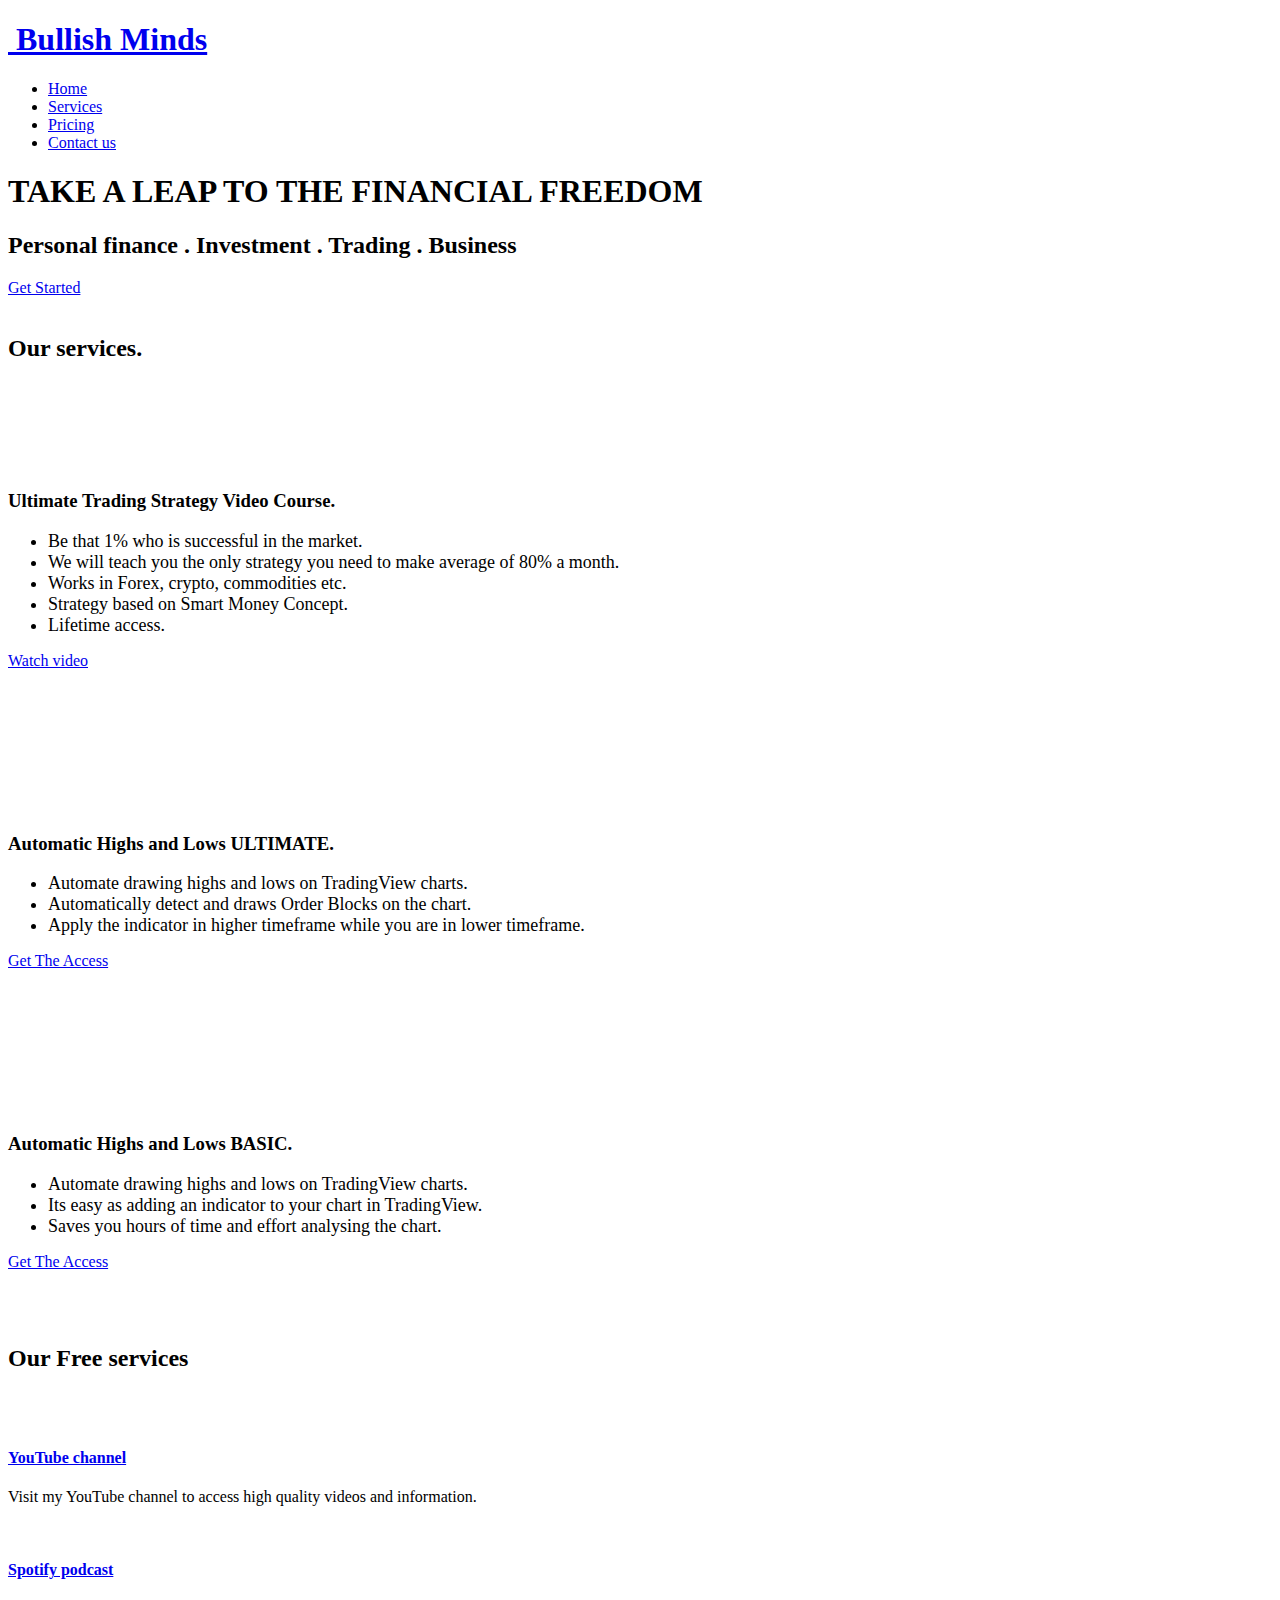
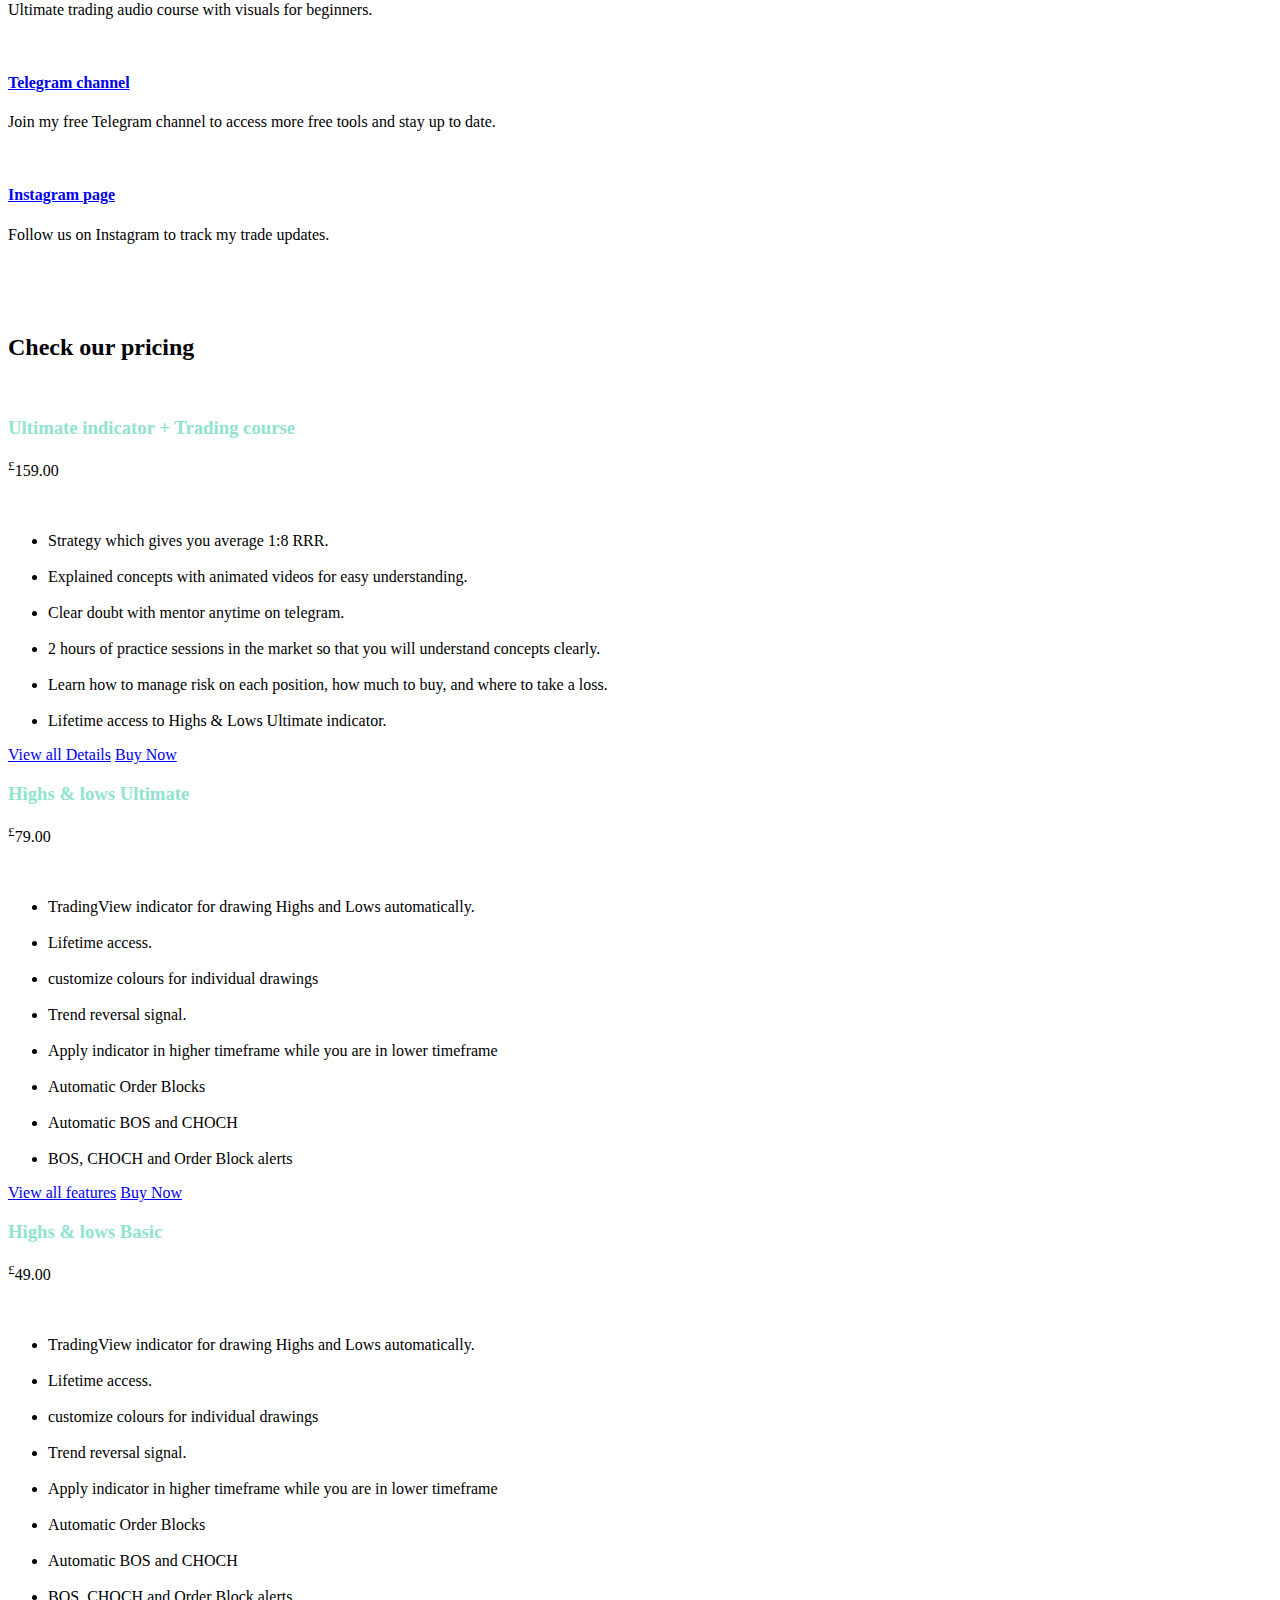
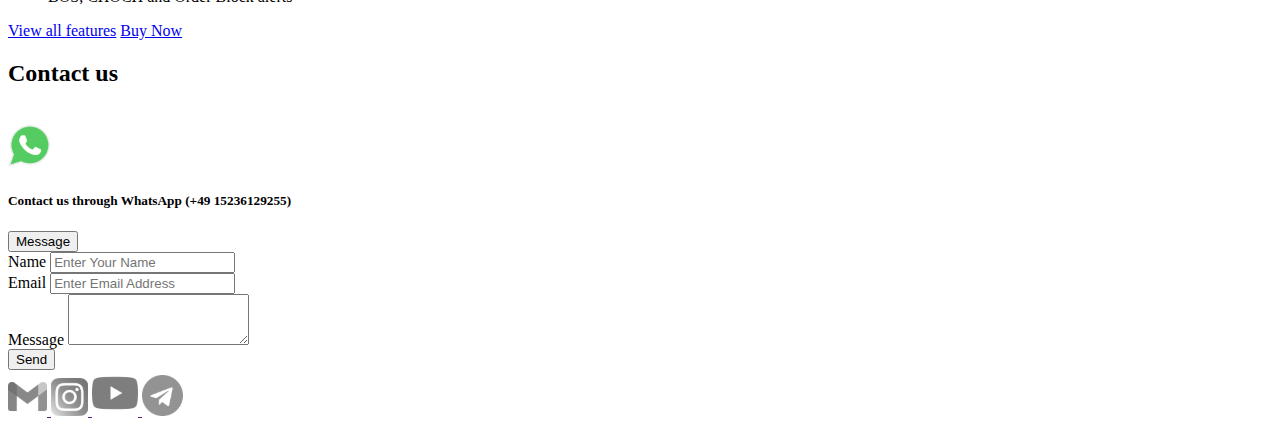
==== commit 98824f3a: "Add files via upload" ====
--- a/index.html
+++ b/index.html
@@ -1,901 +1,559 @@
-<!DOCTYPE html><html lang="en-US"><head>
-	<meta charset="UTF-8">
-		<title>Bullish – Work Drive Realty</title>
-<meta name="robots" content="noindex, nofollow">
-	<style>img:is([sizes="auto" i], [sizes^="auto," i]) { contain-intrinsic-size: 3000px 1500px }</style>
-	<link rel="alternate" type="application/rss+xml" title="Work Drive Realty » Feed" href="https://driverealty.online/work/feed/">
-<link rel="alternate" type="application/rss+xml" title="Work Drive Realty » Comments Feed" href="https://driverealty.online/work/comments/feed/">
-<script>
-window._wpemojiSettings = {"baseUrl":"https:\/\/s.w.org\/images\/core\/emoji\/15.0.3\/72x72\/","ext":".png","svgUrl":"https:\/\/s.w.org\/images\/core\/emoji\/15.0.3\/svg\/","svgExt":".svg","source":{"concatemoji":"https:\/\/driverealty.online\/work\/wp-includes\/js\/wp-emoji-release.min.js?ver=6.7.1"}};
-/*! This file is auto-generated */
-!function(i,n){var o,s,e;function c(e){try{var t={supportTests:e,timestamp:(new Date).valueOf()};sessionStorage.setItem(o,JSON.stringify(t))}catch(e){}}function p(e,t,n){e.clearRect(0,0,e.canvas.width,e.canvas.height),e.fillText(t,0,0);var t=new Uint32Array(e.getImageData(0,0,e.canvas.width,e.canvas.height).data),r=(e.clearRect(0,0,e.canvas.width,e.canvas.height),e.fillText(n,0,0),new Uint32Array(e.getImageData(0,0,e.canvas.width,e.canvas.height).data));return t.every(function(e,t){return e===r[t]})}function u(e,t,n){switch(t){case"flag":return n(e,"\ud83c\udff3\ufe0f\u200d\u26a7\ufe0f","\ud83c\udff3\ufe0f\u200b\u26a7\ufe0f")?!1:!n(e,"\ud83c\uddfa\ud83c\uddf3","\ud83c\uddfa\u200b\ud83c\uddf3")&&!n(e,"\ud83c\udff4\udb40\udc67\udb40\udc62\udb40\udc65\udb40\udc6e\udb40\udc67\udb40\udc7f","\ud83c\udff4\u200b\udb40\udc67\u200b\udb40\udc62\u200b\udb40\udc65\u200b\udb40\udc6e\u200b\udb40\udc67\u200b\udb40\udc7f");case"emoji":return!n(e,"\ud83d\udc26\u200d\u2b1b","\ud83d\udc26\u200b\u2b1b")}return!1}function f(e,t,n){var r="undefined"!=typeof WorkerGlobalScope&&self instanceof WorkerGlobalScope?new OffscreenCanvas(300,150):i.createElement("canvas"),a=r.getContext("2d",{willReadFrequently:!0}),o=(a.textBaseline="top",a.font="600 32px Arial",{});return e.forEach(function(e){o[e]=t(a,e,n)}),o}function t(e){var t=i.createElement("script");t.src=e,t.defer=!0,i.head.appendChild(t)}"undefined"!=typeof Promise&&(o="wpEmojiSettingsSupports",s=["flag","emoji"],n.supports={everything:!0,everythingExceptFlag:!0},e=new Promise(function(e){i.addEventListener("DOMContentLoaded",e,{once:!0})}),new Promise(function(t){var n=function(){try{var e=JSON.parse(sessionStorage.getItem(o));if("object"==typeof e&&"number"==typeof e.timestamp&&(new Date).valueOf()<e.timestamp+604800&&"object"==typeof e.supportTests)return e.supportTests}catch(e){}return null}();if(!n){if("undefined"!=typeof Worker&&"undefined"!=typeof OffscreenCanvas&&"undefined"!=typeof URL&&URL.createObjectURL&&"undefined"!=typeof Blob)try{var e="postMessage("+f.toString()+"("+[JSON.stringify(s),u.toString(),p.toString()].join(",")+"));",r=new Blob([e],{type:"text/javascript"}),a=new Worker(URL.createObjectURL(r),{name:"wpTestEmojiSupports"});return void(a.onmessage=function(e){c(n=e.data),a.terminate(),t(n)})}catch(e){}c(n=f(s,u,p))}t(n)}).then(function(e){for(var t in e)n.supports[t]=e[t],n.supports.everything=n.supports.everything&&n.supports[t],"flag"!==t&&(n.supports.everythingExceptFlag=n.supports.everythingExceptFlag&&n.supports[t]);n.supports.everythingExceptFlag=n.supports.everythingExceptFlag&&!n.supports.flag,n.DOMReady=!1,n.readyCallback=function(){n.DOMReady=!0}}).then(function(){return e}).then(function(){var e;n.supports.everything||(n.readyCallback(),(e=n.source||{}).concatemoji?t(e.concatemoji):e.wpemoji&&e.twemoji&&(t(e.twemoji),t(e.wpemoji)))}))}((window,document),window._wpemojiSettings);
+<!DOCTYPE html>
+<html lang="en">
+
+<head>
+
+  <!-- Google tag (gtag.js) -->
+<script async src="https://www.googletagmanager.com/gtag/js?id=G-W7BGB6FFQ2"></script>
+<script>
+  window.dataLayer = window.dataLayer || [];
+  function gtag(){dataLayer.push(arguments);}
+  gtag('js', new Date());
+
+  gtag('config', 'G-W7BGB6FFQ2');
 </script>
-	<script>
-		// Use ipinfo.io's free API to get user's country information
-		fetch('https://ipinfo.io/json')
-			.then(response => response.json())
-			.then(data => {
-				const userCountry = data.country; // Country code (e.g., 'US', 'IN')
 
-				// Define the local country
-				const localCountry = 'IN'; // 'IN' for India; change to your desired country code
+  <script>
+    // Use ipinfo.io's free API to get user's country information
+    fetch('https://ipinfo.io/json')
+      .then(response => response.json())
+      .then(data => {
+        const userCountry = data.country; // Country code (e.g., 'US', 'IN')
 
-				// Redirect based on user's country
-				if (userCountry === localCountry) {
-					window.location.href = 'IN'; // Local version of the website
-				} else {
-					window.location.href = 'INT'; // International version
-				}
-			})
-			.catch(error => console.error('Error detecting location:', error));
-	</script>
-<link rel="stylesheet" id="astra-theme-css-css" href="assets/css/LlS1o2iFzJUi.css" media="all">
-<style id="astra-theme-css-inline-css">
-:root{--ast-post-nav-space:0;--ast-container-default-xlg-padding:2.5em;--ast-container-default-lg-padding:2.5em;--ast-container-default-slg-padding:2em;--ast-container-default-md-padding:2.5em;--ast-container-default-sm-padding:2.5em;--ast-container-default-xs-padding:2.4em;--ast-container-default-xxs-padding:1.8em;--ast-code-block-background:#ECEFF3;--ast-comment-inputs-background:#F9FAFB;--ast-normal-container-width:1200px;--ast-narrow-container-width:750px;--ast-blog-title-font-weight:600;--ast-blog-meta-weight:600;}html{font-size:100%;}a{color:var(--ast-global-color-0);}a:hover,a:focus{color:var(--ast-global-color-1);}body,button,input,select,textarea,.ast-button,.ast-custom-button{font-family:-apple-system,BlinkMacSystemFont,Segoe UI,Roboto,Oxygen-Sans,Ubuntu,Cantarell,Helvetica Neue,sans-serif;font-weight:400;font-size:16px;font-size:1rem;line-height:var(--ast-body-line-height,1.65);}blockquote{color:var(--ast-global-color-3);}h1,.entry-content h1,h2,.entry-content h2,h3,.entry-content h3,h4,.entry-content h4,h5,.entry-content h5,h6,.entry-content h6,.site-title,.site-title a{font-weight:600;}.site-title{font-size:26px;font-size:1.625rem;display:block;}.site-header .site-description{font-size:15px;font-size:0.9375rem;display:none;}.entry-title{font-size:20px;font-size:1.25rem;}.ast-blog-single-element.ast-taxonomy-container a{font-size:14px;font-size:0.875rem;}.ast-blog-meta-container{font-size:13px;font-size:0.8125rem;}.archive .ast-article-post .ast-article-inner,.blog .ast-article-post .ast-article-inner,.archive .ast-article-post .ast-article-inner:hover,.blog .ast-article-post .ast-article-inner:hover{border-top-left-radius:6px;border-top-right-radius:6px;border-bottom-right-radius:6px;border-bottom-left-radius:6px;overflow:hidden;}h1,.entry-content h1{font-size:36px;font-size:2.25rem;font-weight:600;line-height:1.4em;}h2,.entry-content h2{font-size:30px;font-size:1.875rem;font-weight:600;line-height:1.3em;}h3,.entry-content h3{font-size:24px;font-size:1.5rem;font-weight:600;line-height:1.3em;}h4,.entry-content h4{font-size:20px;font-size:1.25rem;line-height:1.2em;font-weight:600;}h5,.entry-content h5{font-size:18px;font-size:1.125rem;line-height:1.2em;font-weight:600;}h6,.entry-content h6{font-size:16px;font-size:1rem;line-height:1.25em;font-weight:600;}::selection{background-color:var(--ast-global-color-0);color:#ffffff;}body,h1,.entry-title a,.entry-content h1,h2,.entry-content h2,h3,.entry-content h3,h4,.entry-content h4,h5,.entry-content h5,h6,.entry-content h6{color:var(--ast-global-color-3);}.tagcloud a:hover,.tagcloud a:focus,.tagcloud a.current-item{color:#ffffff;border-color:var(--ast-global-color-0);background-color:var(--ast-global-color-0);}input:focus,input[type="text"]:focus,input[type="email"]:focus,input[type="url"]:focus,input[type="password"]:focus,input[type="reset"]:focus,input[type="search"]:focus,textarea:focus{border-color:var(--ast-global-color-0);}input[type="radio"]:checked,input[type=reset],input[type="checkbox"]:checked,input[type="checkbox"]:hover:checked,input[type="checkbox"]:focus:checked,input[type=range]::-webkit-slider-thumb{border-color:var(--ast-global-color-0);background-color:var(--ast-global-color-0);box-shadow:none;}.site-footer a:hover + .post-count,.site-footer a:focus + .post-count{background:var(--ast-global-color-0);border-color:var(--ast-global-color-0);}.single .nav-links .nav-previous,.single .nav-links .nav-next{color:var(--ast-global-color-0);}.entry-meta,.entry-meta *{line-height:1.45;color:var(--ast-global-color-0);font-weight:600;}.entry-meta a:not(.ast-button):hover,.entry-meta a:not(.ast-button):hover *,.entry-meta a:not(.ast-button):focus,.entry-meta a:not(.ast-button):focus *,.page-links > .page-link,.page-links .page-link:hover,.post-navigation a:hover{color:var(--ast-global-color-1);}#cat option,.secondary .calendar_wrap thead a,.secondary .calendar_wrap thead a:visited{color:var(--ast-global-color-0);}.secondary .calendar_wrap #today,.ast-progress-val span{background:var(--ast-global-color-0);}.secondary a:hover + .post-count,.secondary a:focus + .post-count{background:var(--ast-global-color-0);border-color:var(--ast-global-color-0);}.calendar_wrap #today > a{color:#ffffff;}.page-links .page-link,.single .post-navigation a{color:var(--ast-global-color-3);}.ast-search-menu-icon .search-form button.search-submit{padding:0 4px;}.ast-search-menu-icon form.search-form{padding-right:0;}.ast-search-menu-icon.slide-search input.search-field{width:0;}.ast-header-search .ast-search-menu-icon.ast-dropdown-active .search-form,.ast-header-search .ast-search-menu-icon.ast-dropdown-active .search-field:focus{transition:all 0.2s;}.search-form input.search-field:focus{outline:none;}.ast-search-menu-icon .search-form button.search-submit:focus,.ast-theme-transparent-header .ast-header-search .ast-dropdown-active .ast-icon,.ast-theme-transparent-header .ast-inline-search .search-field:focus .ast-icon{color:var(--ast-global-color-1);}.ast-header-search .slide-search .search-form{border:2px solid var(--ast-global-color-0);}.ast-header-search .slide-search .search-field{background-color:#fff;}.ast-archive-title{color:var(--ast-global-color-2);}.widget-title{font-size:22px;font-size:1.375rem;color:var(--ast-global-color-2);}.ast-single-post .entry-content a,.ast-comment-content a:not(.ast-comment-edit-reply-wrap a){text-decoration:underline;}.ast-single-post .elementor-button-wrapper .elementor-button,.ast-single-post .entry-content .uagb-tab a,.ast-single-post .entry-content .uagb-ifb-cta a,.ast-single-post .entry-content .uabb-module-content a,.ast-single-post .entry-content .uagb-post-grid a,.ast-single-post .entry-content .uagb-timeline a,.ast-single-post .entry-content .uagb-toc__wrap a,.ast-single-post .entry-content .uagb-taxomony-box a,.ast-single-post .entry-content .woocommerce a,.entry-content .wp-block-latest-posts > li > a,.ast-single-post .entry-content .wp-block-file__button,li.ast-post-filter-single,.ast-single-post .ast-comment-content .comment-reply-link,.ast-single-post .ast-comment-content .comment-edit-link{text-decoration:none;}.ast-search-menu-icon.slide-search a:focus-visible:focus-visible,.astra-search-icon:focus-visible,#close:focus-visible,a:focus-visible,.ast-menu-toggle:focus-visible,.site .skip-link:focus-visible,.wp-block-loginout input:focus-visible,.wp-block-search.wp-block-search__button-inside .wp-block-search__inside-wrapper,.ast-header-navigation-arrow:focus-visible,.woocommerce .wc-proceed-to-checkout > .checkout-button:focus-visible,.woocommerce .woocommerce-MyAccount-navigation ul li a:focus-visible,.ast-orders-table__row .ast-orders-table__cell:focus-visible,.woocommerce .woocommerce-order-details .order-again > .button:focus-visible,.woocommerce .woocommerce-message a.button.wc-forward:focus-visible,.woocommerce #minus_qty:focus-visible,.woocommerce #plus_qty:focus-visible,a#ast-apply-coupon:focus-visible,.woocommerce .woocommerce-info a:focus-visible,.woocommerce .astra-shop-summary-wrap a:focus-visible,.woocommerce a.wc-forward:focus-visible,#ast-apply-coupon:focus-visible,.woocommerce-js .woocommerce-mini-cart-item a.remove:focus-visible,#close:focus-visible,.button.search-submit:focus-visible,#search_submit:focus,.normal-search:focus-visible,.ast-header-account-wrap:focus-visible,.woocommerce .ast-on-card-button.ast-quick-view-trigger:focus{outline-style:dotted;outline-color:inherit;outline-width:thin;}input:focus,input[type="text"]:focus,input[type="email"]:focus,input[type="url"]:focus,input[type="password"]:focus,input[type="reset"]:focus,input[type="search"]:focus,input[type="number"]:focus,textarea:focus,.wp-block-search__input:focus,[data-section="section-header-mobile-trigger"] .ast-button-wrap .ast-mobile-menu-trigger-minimal:focus,.ast-mobile-popup-drawer.active .menu-toggle-close:focus,.woocommerce-ordering select.orderby:focus,#ast-scroll-top:focus,#coupon_code:focus,.woocommerce-page #comment:focus,.woocommerce #reviews #respond input#submit:focus,.woocommerce a.add_to_cart_button:focus,.woocommerce .button.single_add_to_cart_button:focus,.woocommerce .woocommerce-cart-form button:focus,.woocommerce .woocommerce-cart-form__cart-item .quantity .qty:focus,.woocommerce .woocommerce-billing-fields .woocommerce-billing-fields__field-wrapper .woocommerce-input-wrapper > .input-text:focus,.woocommerce #order_comments:focus,.woocommerce #place_order:focus,.woocommerce .woocommerce-address-fields .woocommerce-address-fields__field-wrapper .woocommerce-input-wrapper > .input-text:focus,.woocommerce .woocommerce-MyAccount-content form button:focus,.woocommerce .woocommerce-MyAccount-content .woocommerce-EditAccountForm .woocommerce-form-row .woocommerce-Input.input-text:focus,.woocommerce .ast-woocommerce-container .woocommerce-pagination ul.page-numbers li a:focus,body #content .woocommerce form .form-row .select2-container--default .select2-selection--single:focus,#ast-coupon-code:focus,.woocommerce.woocommerce-js .quantity input[type=number]:focus,.woocommerce-js .woocommerce-mini-cart-item .quantity input[type=number]:focus,.woocommerce p#ast-coupon-trigger:focus{border-style:dotted;border-color:inherit;border-width:thin;}input{outline:none;}.ast-logo-title-inline .site-logo-img{padding-right:1em;}body .ast-oembed-container *{position:absolute;top:0;width:100%;height:100%;left:0;}body .wp-block-embed-pocket-casts .ast-oembed-container *{position:unset;}.ast-single-post-featured-section + article {margin-top: 2em;}.site-content .ast-single-post-featured-section img {width: 100%;overflow: hidden;object-fit: cover;}.ast-separate-container .site-content .ast-single-post-featured-section + article {margin-top: -80px;z-index: 9;position: relative;border-radius: 4px;}@media (min-width: 922px) {.ast-no-sidebar .site-content .ast-article-image-container--wide {margin-left: -120px;margin-right: -120px;max-width: unset;width: unset;}.ast-left-sidebar .site-content .ast-article-image-container--wide,.ast-right-sidebar .site-content .ast-article-image-container--wide {margin-left: -10px;margin-right: -10px;}.site-content .ast-article-image-container--full {margin-left: calc( -50vw + 50%);margin-right: calc( -50vw + 50%);max-width: 100vw;width: 100vw;}.ast-left-sidebar .site-content .ast-article-image-container--full,.ast-right-sidebar .site-content .ast-article-image-container--full {margin-left: -10px;margin-right: -10px;max-width: inherit;width: auto;}}.site > .ast-single-related-posts-container {margin-top: 0;}@media (min-width: 922px) {.ast-desktop .ast-container--narrow {max-width: var(--ast-narrow-container-width);margin: 0 auto;}}.ast-page-builder-template .hentry {margin: 0;}.ast-page-builder-template .site-content > .ast-container {max-width: 100%;padding: 0;}.ast-page-builder-template .site .site-content #primary {padding: 0;margin: 0;}.ast-page-builder-template .no-results {text-align: center;margin: 4em auto;}.ast-page-builder-template .ast-pagination {padding: 2em;}.ast-page-builder-template .entry-header.ast-no-title.ast-no-thumbnail {margin-top: 0;}.ast-page-builder-template .entry-header.ast-header-without-markup {margin-top: 0;margin-bottom: 0;}.ast-page-builder-template .entry-header.ast-no-title.ast-no-meta {margin-bottom: 0;}.ast-page-builder-template.single .post-navigation {padding-bottom: 2em;}.ast-page-builder-template.single-post .site-content > .ast-container {max-width: 100%;}.ast-page-builder-template .entry-header {margin-top: 2em;margin-left: auto;margin-right: auto;}.ast-page-builder-template .ast-archive-description {margin: 2em auto 0;padding-left: 20px;padding-right: 20px;}.ast-page-builder-template .ast-row {margin-left: 0;margin-right: 0;}.single.ast-page-builder-template .entry-header + .entry-content,.single.ast-page-builder-template .ast-single-entry-banner + .site-content article .entry-content {margin-bottom: 2em;}@media(min-width: 921px) {.ast-page-builder-template.archive.ast-right-sidebar .ast-row article,.ast-page-builder-template.archive.ast-left-sidebar .ast-row article {padding-left: 0;padding-right: 0;}}input[type="text"],input[type="number"],input[type="email"],input[type="url"],input[type="password"],input[type="search"],input[type=reset],input[type=tel],input[type=date],select,textarea{font-size:16px;font-style:normal;font-weight:400;line-height:24px;width:100%;padding:12px 16px;border-radius:4px;box-shadow:0px 1px 2px 0px rgba(0,0,0,0.05);color:var(--ast-form-input-text,#475569);}input[type="text"],input[type="number"],input[type="email"],input[type="url"],input[type="password"],input[type="search"],input[type=reset],input[type=tel],input[type=date],select{height:40px;}input[type="date"]{border-width:1px;border-style:solid;border-color:var(--ast-border-color);}input[type="text"]:focus,input[type="number"]:focus,input[type="email"]:focus,input[type="url"]:focus,input[type="password"]:focus,input[type="search"]:focus,input[type=reset]:focus,input[type="tel"]:focus,input[type="date"]:focus,select:focus,textarea:focus{border-color:#046BD2;box-shadow:none;outline:none;color:var(--ast-form-input-focus-text,#475569);}label,legend{color:#111827;font-size:14px;font-style:normal;font-weight:500;line-height:20px;}select{padding:6px 10px;}fieldset{padding:30px;border-radius:4px;}button,.ast-button,.button,input[type="button"],input[type="reset"],input[type="submit"]{border-radius:4px;box-shadow:0px 1px 2px 0px rgba(0,0,0,0.05);}:root{--ast-comment-inputs-background:#FFF;}::placeholder{color:var(--ast-form-field-color,#9CA3AF);}::-ms-input-placeholder{color:var(--ast-form-field-color,#9CA3AF);}@media (max-width:921.9px){#ast-desktop-header{display:none;}}@media (min-width:922px){#ast-mobile-header{display:none;}}.wp-block-buttons.aligncenter{justify-content:center;}@media (max-width:921px){.ast-theme-transparent-header #primary,.ast-theme-transparent-header #secondary{padding:0;}}@media (max-width:921px){.ast-plain-container.ast-no-sidebar #primary{padding:0;}}.ast-plain-container.ast-no-sidebar #primary{margin-top:0;margin-bottom:0;}.wp-block-button.is-style-outline .wp-block-button__link{border-color:var(--ast-global-color-0);}div.wp-block-button.is-style-outline > .wp-block-button__link:not(.has-text-color),div.wp-block-button.wp-block-button__link.is-style-outline:not(.has-text-color){color:var(--ast-global-color-0);}.wp-block-button.is-style-outline .wp-block-button__link:hover,.wp-block-buttons .wp-block-button.is-style-outline .wp-block-button__link:focus,.wp-block-buttons .wp-block-button.is-style-outline > .wp-block-button__link:not(.has-text-color):hover,.wp-block-buttons .wp-block-button.wp-block-button__link.is-style-outline:not(.has-text-color):hover{color:#ffffff;background-color:var(--ast-global-color-1);border-color:var(--ast-global-color-1);}.post-page-numbers.current .page-link,.ast-pagination .page-numbers.current{color:#ffffff;border-color:var(--ast-global-color-0);background-color:var(--ast-global-color-0);}.wp-block-buttons .wp-block-button.is-style-outline .wp-block-button__link.wp-element-button,.ast-outline-button,.wp-block-uagb-buttons-child .uagb-buttons-repeater.ast-outline-button{border-color:var(--ast-global-color-0);border-top-width:2px;border-right-width:2px;border-bottom-width:2px;border-left-width:2px;font-family:inherit;font-weight:500;font-size:16px;font-size:1rem;line-height:1em;padding-top:13px;padding-right:30px;padding-bottom:13px;padding-left:30px;}.wp-block-buttons .wp-block-button.is-style-outline > .wp-block-button__link:not(.has-text-color),.wp-block-buttons .wp-block-button.wp-block-button__link.is-style-outline:not(.has-text-color),.ast-outline-button{color:var(--ast-global-color-0);}.wp-block-button.is-style-outline .wp-block-button__link:hover,.wp-block-buttons .wp-block-button.is-style-outline .wp-block-button__link:focus,.wp-block-buttons .wp-block-button.is-style-outline > .wp-block-button__link:not(.has-text-color):hover,.wp-block-buttons .wp-block-button.wp-block-button__link.is-style-outline:not(.has-text-color):hover,.ast-outline-button:hover,.ast-outline-button:focus,.wp-block-uagb-buttons-child .uagb-buttons-repeater.ast-outline-button:hover,.wp-block-uagb-buttons-child .uagb-buttons-repeater.ast-outline-button:focus{color:#ffffff;background-color:var(--ast-global-color-1);border-color:var(--ast-global-color-1);}.ast-single-post .entry-content a.ast-outline-button,.ast-single-post .entry-content .is-style-outline>.wp-block-button__link{text-decoration:none;}.wp-block-button .wp-block-button__link.wp-element-button.is-style-outline:not(.has-background),.wp-block-button.is-style-outline>.wp-block-button__link.wp-element-button:not(.has-background),.ast-outline-button{background-color:transparent;}.uagb-buttons-repeater.ast-outline-button{border-radius:9999px;}@media (max-width:921px){.wp-block-buttons .wp-block-button.is-style-outline .wp-block-button__link.wp-element-button,.ast-outline-button,.wp-block-uagb-buttons-child .uagb-buttons-repeater.ast-outline-button{padding-top:12px;padding-right:28px;padding-bottom:12px;padding-left:28px;}}@media (max-width:544px){.wp-block-buttons .wp-block-button.is-style-outline .wp-block-button__link.wp-element-button,.ast-outline-button,.wp-block-uagb-buttons-child .uagb-buttons-repeater.ast-outline-button{padding-top:10px;padding-right:24px;padding-bottom:10px;padding-left:24px;}}.entry-content[data-ast-blocks-layout] > figure{margin-bottom:1em;}h1.widget-title{font-weight:600;}h2.widget-title{font-weight:600;}h3.widget-title{font-weight:600;} .content-area .elementor-widget-theme-post-content h1,.content-area .elementor-widget-theme-post-content h2,.content-area .elementor-widget-theme-post-content h3,.content-area .elementor-widget-theme-post-content h4,.content-area .elementor-widget-theme-post-content h5,.content-area .elementor-widget-theme-post-content h6{margin-top:1.5em;margin-bottom:calc(0.3em + 10px);}#page{display:flex;flex-direction:column;min-height:100vh;}.ast-404-layout-1 h1.page-title{color:var(--ast-global-color-2);}.single .post-navigation a{line-height:1em;height:inherit;}.error-404 .page-sub-title{font-size:1.5rem;font-weight:inherit;}.search .site-content .content-area .search-form{margin-bottom:0;}#page .site-content{flex-grow:1;}.widget{margin-bottom:1.25em;}#secondary li{line-height:1.5em;}#secondary .wp-block-group h2{margin-bottom:0.7em;}#secondary h2{font-size:1.7rem;}.ast-separate-container .ast-article-post,.ast-separate-container .ast-article-single,.ast-separate-container .comment-respond{padding:3em;}.ast-separate-container .ast-article-single .ast-article-single{padding:0;}.ast-article-single .wp-block-post-template-is-layout-grid{padding-left:0;}.ast-separate-container .comments-title,.ast-narrow-container .comments-title{padding:1.5em 2em;}.ast-page-builder-template .comment-form-textarea,.ast-comment-formwrap .ast-grid-common-col{padding:0;}.ast-comment-formwrap{padding:0;display:inline-flex;column-gap:20px;width:100%;margin-left:0;margin-right:0;}.comments-area textarea#comment:focus,.comments-area textarea#comment:active,.comments-area .ast-comment-formwrap input[type="text"]:focus,.comments-area .ast-comment-formwrap input[type="text"]:active {box-shadow:none;outline:none;}.archive.ast-page-builder-template .entry-header{margin-top:2em;}.ast-page-builder-template .ast-comment-formwrap{width:100%;}.entry-title{margin-bottom:0.6em;}.ast-archive-description p{font-size:inherit;font-weight:inherit;line-height:inherit;}.ast-separate-container .ast-comment-list li.depth-1,.hentry{margin-bottom:1.5em;}.site-content section.ast-archive-description{margin-bottom:2em;}@media (min-width:921px){.ast-left-sidebar.ast-page-builder-template #secondary,.archive.ast-right-sidebar.ast-page-builder-template .site-main{padding-left:20px;padding-right:20px;}}@media (max-width:544px){.ast-comment-formwrap.ast-row{column-gap:10px;display:inline-block;}#ast-commentform .ast-grid-common-col{position:relative;width:100%;}}@media (min-width:1201px){.ast-separate-container .ast-article-post,.ast-separate-container .ast-article-single,.ast-separate-container .ast-author-box,.ast-separate-container .ast-404-layout-1,.ast-separate-container .no-results{padding:3em;}} .content-area .elementor-widget-theme-post-content h1,.content-area .elementor-widget-theme-post-content h2,.content-area .elementor-widget-theme-post-content h3,.content-area .elementor-widget-theme-post-content h4,.content-area .elementor-widget-theme-post-content h5,.content-area .elementor-widget-theme-post-content h6{margin-top:1.5em;margin-bottom:calc(0.3em + 10px);}.elementor-loop-container .e-loop-item,.elementor-loop-container .ast-separate-container .ast-article-post,.elementor-loop-container .ast-separate-container .ast-article-single,.elementor-loop-container .ast-separate-container .comment-respond{padding:0px;}@media (max-width:921px){.ast-separate-container #primary,.ast-separate-container #secondary{padding:1.5em 0;}#primary,#secondary{padding:1.5em 0;margin:0;}.ast-left-sidebar #content > .ast-container{display:flex;flex-direction:column-reverse;width:100%;}}@media (min-width:922px){.ast-separate-container.ast-right-sidebar #primary,.ast-separate-container.ast-left-sidebar #primary{border:0;}.search-no-results.ast-separate-container #primary{margin-bottom:4em;}}.wp-block-button .wp-block-button__link{color:#ffffff;}.wp-block-button .wp-block-button__link:hover,.wp-block-button .wp-block-button__link:focus{color:#ffffff;background-color:var(--ast-global-color-1);border-color:var(--ast-global-color-1);}.elementor-widget-heading h1.elementor-heading-title{line-height:1.4em;}.elementor-widget-heading h2.elementor-heading-title{line-height:1.3em;}.elementor-widget-heading h3.elementor-heading-title{line-height:1.3em;}.elementor-widget-heading h4.elementor-heading-title{line-height:1.2em;}.elementor-widget-heading h5.elementor-heading-title{line-height:1.2em;}.elementor-widget-heading h6.elementor-heading-title{line-height:1.25em;}.wp-block-button .wp-block-button__link,.wp-block-search .wp-block-search__button,body .wp-block-file .wp-block-file__button{border-color:var(--ast-global-color-0);background-color:var(--ast-global-color-0);color:#ffffff;font-family:inherit;font-weight:500;line-height:1em;font-size:16px;font-size:1rem;padding-top:15px;padding-right:30px;padding-bottom:15px;padding-left:30px;}.ast-single-post .entry-content .wp-block-button .wp-block-button__link,.ast-single-post .entry-content .wp-block-search .wp-block-search__button,body .entry-content .wp-block-file .wp-block-file__button{text-decoration:none;}@media (max-width:921px){.wp-block-button .wp-block-button__link,.wp-block-search .wp-block-search__button,body .wp-block-file .wp-block-file__button{padding-top:14px;padding-right:28px;padding-bottom:14px;padding-left:28px;}}@media (max-width:544px){.wp-block-button .wp-block-button__link,.wp-block-search .wp-block-search__button,body .wp-block-file .wp-block-file__button{padding-top:12px;padding-right:24px;padding-bottom:12px;padding-left:24px;}}.menu-toggle,button,.ast-button,.ast-custom-button,.button,input#submit,input[type="button"],input[type="submit"],input[type="reset"],#comments .submit,.search .search-submit,form[CLASS*="wp-block-search__"].wp-block-search .wp-block-search__inside-wrapper .wp-block-search__button,body .wp-block-file .wp-block-file__button,.search .search-submit,.woocommerce-js a.button,.woocommerce button.button,.woocommerce .woocommerce-message a.button,.woocommerce #respond input#submit.alt,.woocommerce input.button.alt,.woocommerce input.button,.woocommerce input.button:disabled,.woocommerce input.button:disabled[disabled],.woocommerce input.button:disabled:hover,.woocommerce input.button:disabled[disabled]:hover,.woocommerce #respond input#submit,.woocommerce button.button.alt.disabled,.wc-block-grid__products .wc-block-grid__product .wp-block-button__link,.wc-block-grid__product-onsale,[CLASS*="wc-block"] button,.woocommerce-js .astra-cart-drawer .astra-cart-drawer-content .woocommerce-mini-cart__buttons .button:not(.checkout):not(.ast-continue-shopping),.woocommerce-js .astra-cart-drawer .astra-cart-drawer-content .woocommerce-mini-cart__buttons a.checkout,.woocommerce button.button.alt.disabled.wc-variation-selection-needed,[CLASS*="wc-block"] .wc-block-components-button{border-style:solid;border-top-width:0;border-right-width:0;border-left-width:0;border-bottom-width:0;color:#ffffff;border-color:var(--ast-global-color-0);background-color:var(--ast-global-color-0);padding-top:15px;padding-right:30px;padding-bottom:15px;padding-left:30px;font-family:inherit;font-weight:500;font-size:16px;font-size:1rem;line-height:1em;}button:focus,.menu-toggle:hover,button:hover,.ast-button:hover,.ast-custom-button:hover .button:hover,.ast-custom-button:hover ,input[type=reset]:hover,input[type=reset]:focus,input#submit:hover,input#submit:focus,input[type="button"]:hover,input[type="button"]:focus,input[type="submit"]:hover,input[type="submit"]:focus,form[CLASS*="wp-block-search__"].wp-block-search .wp-block-search__inside-wrapper .wp-block-search__button:hover,form[CLASS*="wp-block-search__"].wp-block-search .wp-block-search__inside-wrapper .wp-block-search__button:focus,body .wp-block-file .wp-block-file__button:hover,body .wp-block-file .wp-block-file__button:focus,.woocommerce-js a.button:hover,.woocommerce button.button:hover,.woocommerce .woocommerce-message a.button:hover,.woocommerce #respond input#submit:hover,.woocommerce #respond input#submit.alt:hover,.woocommerce input.button.alt:hover,.woocommerce input.button:hover,.woocommerce button.button.alt.disabled:hover,.wc-block-grid__products .wc-block-grid__product .wp-block-button__link:hover,[CLASS*="wc-block"] button:hover,.woocommerce-js .astra-cart-drawer .astra-cart-drawer-content .woocommerce-mini-cart__buttons .button:not(.checkout):not(.ast-continue-shopping):hover,.woocommerce-js .astra-cart-drawer .astra-cart-drawer-content .woocommerce-mini-cart__buttons a.checkout:hover,.woocommerce button.button.alt.disabled.wc-variation-selection-needed:hover,[CLASS*="wc-block"] .wc-block-components-button:hover,[CLASS*="wc-block"] .wc-block-components-button:focus{color:#ffffff;background-color:var(--ast-global-color-1);border-color:var(--ast-global-color-1);}form[CLASS*="wp-block-search__"].wp-block-search .wp-block-search__inside-wrapper .wp-block-search__button.has-icon{padding-top:calc(15px - 3px);padding-right:calc(30px - 3px);padding-bottom:calc(15px - 3px);padding-left:calc(30px - 3px);}@media (max-width:921px){.menu-toggle,button,.ast-button,.ast-custom-button,.button,input#submit,input[type="button"],input[type="submit"],input[type="reset"],#comments .submit,.search .search-submit,form[CLASS*="wp-block-search__"].wp-block-search .wp-block-search__inside-wrapper .wp-block-search__button,body .wp-block-file .wp-block-file__button,.search .search-submit,.woocommerce-js a.button,.woocommerce button.button,.woocommerce .woocommerce-message a.button,.woocommerce #respond input#submit.alt,.woocommerce input.button.alt,.woocommerce input.button,.woocommerce input.button:disabled,.woocommerce input.button:disabled[disabled],.woocommerce input.button:disabled:hover,.woocommerce input.button:disabled[disabled]:hover,.woocommerce #respond input#submit,.woocommerce button.button.alt.disabled,.wc-block-grid__products .wc-block-grid__product .wp-block-button__link,.wc-block-grid__product-onsale,[CLASS*="wc-block"] button,.woocommerce-js .astra-cart-drawer .astra-cart-drawer-content .woocommerce-mini-cart__buttons .button:not(.checkout):not(.ast-continue-shopping),.woocommerce-js .astra-cart-drawer .astra-cart-drawer-content .woocommerce-mini-cart__buttons a.checkout,.woocommerce button.button.alt.disabled.wc-variation-selection-needed,[CLASS*="wc-block"] .wc-block-components-button{padding-top:14px;padding-right:28px;padding-bottom:14px;padding-left:28px;}}@media (max-width:544px){.menu-toggle,button,.ast-button,.ast-custom-button,.button,input#submit,input[type="button"],input[type="submit"],input[type="reset"],#comments .submit,.search .search-submit,form[CLASS*="wp-block-search__"].wp-block-search .wp-block-search__inside-wrapper .wp-block-search__button,body .wp-block-file .wp-block-file__button,.search .search-submit,.woocommerce-js a.button,.woocommerce button.button,.woocommerce .woocommerce-message a.button,.woocommerce #respond input#submit.alt,.woocommerce input.button.alt,.woocommerce input.button,.woocommerce input.button:disabled,.woocommerce input.button:disabled[disabled],.woocommerce input.button:disabled:hover,.woocommerce input.button:disabled[disabled]:hover,.woocommerce #respond input#submit,.woocommerce button.button.alt.disabled,.wc-block-grid__products .wc-block-grid__product .wp-block-button__link,.wc-block-grid__product-onsale,[CLASS*="wc-block"] button,.woocommerce-js .astra-cart-drawer .astra-cart-drawer-content .woocommerce-mini-cart__buttons .button:not(.checkout):not(.ast-continue-shopping),.woocommerce-js .astra-cart-drawer .astra-cart-drawer-content .woocommerce-mini-cart__buttons a.checkout,.woocommerce button.button.alt.disabled.wc-variation-selection-needed,[CLASS*="wc-block"] .wc-block-components-button{padding-top:12px;padding-right:24px;padding-bottom:12px;padding-left:24px;}}@media (max-width:921px){.ast-mobile-header-stack .main-header-bar .ast-search-menu-icon{display:inline-block;}.ast-header-break-point.ast-header-custom-item-outside .ast-mobile-header-stack .main-header-bar .ast-search-icon{margin:0;}.ast-comment-avatar-wrap img{max-width:2.5em;}.ast-comment-meta{padding:0 1.8888em 1.3333em;}}@media (min-width:544px){.ast-container{max-width:100%;}}@media (max-width:544px){.ast-separate-container .ast-article-post,.ast-separate-container .ast-article-single,.ast-separate-container .comments-title,.ast-separate-container .ast-archive-description{padding:1.5em 1em;}.ast-separate-container #content .ast-container{padding-left:0.54em;padding-right:0.54em;}.ast-separate-container .ast-comment-list .bypostauthor{padding:.5em;}.ast-search-menu-icon.ast-dropdown-active .search-field{width:170px;}} #ast-mobile-header .ast-site-header-cart-li a{pointer-events:none;}.ast-separate-container{background-color:var(--ast-global-color-4);}@media (max-width:921px){.site-title{display:block;}.site-header .site-description{display:none;}h1,.entry-content h1{font-size:30px;}h2,.entry-content h2{font-size:25px;}h3,.entry-content h3{font-size:20px;}}@media (max-width:544px){.site-title{display:block;}.site-header .site-description{display:none;}h1,.entry-content h1{font-size:30px;}h2,.entry-content h2{font-size:25px;}h3,.entry-content h3{font-size:20px;}}@media (max-width:921px){html{font-size:91.2%;}}@media (max-width:544px){html{font-size:91.2%;}}@media (min-width:922px){.ast-container{max-width:1240px;}}@media (min-width:922px){.site-content .ast-container{display:flex;}}@media (max-width:921px){.site-content .ast-container{flex-direction:column;}}.entry-content h1,.entry-content h2,.entry-content h3,.entry-content h4,.entry-content h5,.entry-content h6{clear:none;}@media (min-width:922px){.main-header-menu .sub-menu .menu-item.ast-left-align-sub-menu:hover > .sub-menu,.main-header-menu .sub-menu .menu-item.ast-left-align-sub-menu.focus > .sub-menu{margin-left:-0px;}}.entry-content li > p{margin-bottom:0;}.site .comments-area{padding-bottom:2em;margin-top:2em;}.wp-block-file {display: flex;align-items: center;flex-wrap: wrap;justify-content: space-between;}.wp-block-pullquote {border: none;}.wp-block-pullquote blockquote::before {content: "\201D";font-family: "Helvetica",sans-serif;display: flex;transform: rotate( 180deg );font-size: 6rem;font-style: normal;line-height: 1;font-weight: bold;align-items: center;justify-content: center;}.has-text-align-right > blockquote::before {justify-content: flex-start;}.has-text-align-left > blockquote::before {justify-content: flex-end;}figure.wp-block-pullquote.is-style-solid-color blockquote {max-width: 100%;text-align: inherit;}:root {--wp--custom--ast-default-block-top-padding: 3em;--wp--custom--ast-default-block-right-padding: 3em;--wp--custom--ast-default-block-bottom-padding: 3em;--wp--custom--ast-default-block-left-padding: 3em;--wp--custom--ast-container-width: 1200px;--wp--custom--ast-content-width-size: 1200px;--wp--custom--ast-wide-width-size: calc(1200px + var(--wp--custom--ast-default-block-left-padding) + var(--wp--custom--ast-default-block-right-padding));}.ast-narrow-container {--wp--custom--ast-content-width-size: 750px;--wp--custom--ast-wide-width-size: 750px;}@media(max-width: 921px) {:root {--wp--custom--ast-default-block-top-padding: 3em;--wp--custom--ast-default-block-right-padding: 2em;--wp--custom--ast-default-block-bottom-padding: 3em;--wp--custom--ast-default-block-left-padding: 2em;}}@media(max-width: 544px) {:root {--wp--custom--ast-default-block-top-padding: 3em;--wp--custom--ast-default-block-right-padding: 1.5em;--wp--custom--ast-default-block-bottom-padding: 3em;--wp--custom--ast-default-block-left-padding: 1.5em;}}.entry-content > .wp-block-group,.entry-content > .wp-block-cover,.entry-content > .wp-block-columns {padding-top: var(--wp--custom--ast-default-block-top-padding);padding-right: var(--wp--custom--ast-default-block-right-padding);padding-bottom: var(--wp--custom--ast-default-block-bottom-padding);padding-left: var(--wp--custom--ast-default-block-left-padding);}.ast-plain-container.ast-no-sidebar .entry-content > .alignfull,.ast-page-builder-template .ast-no-sidebar .entry-content > .alignfull {margin-left: calc( -50vw + 50%);margin-right: calc( -50vw + 50%);max-width: 100vw;width: 100vw;}.ast-plain-container.ast-no-sidebar .entry-content .alignfull .alignfull,.ast-page-builder-template.ast-no-sidebar .entry-content .alignfull .alignfull,.ast-plain-container.ast-no-sidebar .entry-content .alignfull .alignwide,.ast-page-builder-template.ast-no-sidebar .entry-content .alignfull .alignwide,.ast-plain-container.ast-no-sidebar .entry-content .alignwide .alignfull,.ast-page-builder-template.ast-no-sidebar .entry-content .alignwide .alignfull,.ast-plain-container.ast-no-sidebar .entry-content .alignwide .alignwide,.ast-page-builder-template.ast-no-sidebar .entry-content .alignwide .alignwide,.ast-plain-container.ast-no-sidebar .entry-content .wp-block-column .alignfull,.ast-page-builder-template.ast-no-sidebar .entry-content .wp-block-column .alignfull,.ast-plain-container.ast-no-sidebar .entry-content .wp-block-column .alignwide,.ast-page-builder-template.ast-no-sidebar .entry-content .wp-block-column .alignwide {margin-left: auto;margin-right: auto;width: 100%;}[data-ast-blocks-layout] .wp-block-separator:not(.is-style-dots) {height: 0;}[data-ast-blocks-layout] .wp-block-separator {margin: 20px auto;}[data-ast-blocks-layout] .wp-block-separator:not(.is-style-wide):not(.is-style-dots) {max-width: 100px;}[data-ast-blocks-layout] .wp-block-separator.has-background {padding: 0;}.entry-content[data-ast-blocks-layout] > * {max-width: var(--wp--custom--ast-content-width-size);margin-left: auto;margin-right: auto;}.entry-content[data-ast-blocks-layout] > .alignwide {max-width: var(--wp--custom--ast-wide-width-size);}.entry-content[data-ast-blocks-layout] .alignfull {max-width: none;}.entry-content .wp-block-columns {margin-bottom: 0;}blockquote {margin: 1.5em;border-color: rgba(0,0,0,0.05);}.wp-block-quote:not(.has-text-align-right):not(.has-text-align-center) {border-left: 5px solid rgba(0,0,0,0.05);}.has-text-align-right > blockquote,blockquote.has-text-align-right {border-right: 5px solid rgba(0,0,0,0.05);}.has-text-align-left > blockquote,blockquote.has-text-align-left {border-left: 5px solid rgba(0,0,0,0.05);}.wp-block-site-tagline,.wp-block-latest-posts .read-more {margin-top: 15px;}.wp-block-loginout p label {display: block;}.wp-block-loginout p:not(.login-remember):not(.login-submit) input {width: 100%;}.wp-block-loginout input:focus {border-color: transparent;}.wp-block-loginout input:focus {outline: thin dotted;}.entry-content .wp-block-media-text .wp-block-media-text__content {padding: 0 0 0 8%;}.entry-content .wp-block-media-text.has-media-on-the-right .wp-block-media-text__content {padding: 0 8% 0 0;}.entry-content .wp-block-media-text.has-background .wp-block-media-text__content {padding: 8%;}.entry-content .wp-block-cover:not([class*="background-color"]) .wp-block-cover__inner-container,.entry-content .wp-block-cover:not([class*="background-color"]) .wp-block-cover-image-text,.entry-content .wp-block-cover:not([class*="background-color"]) .wp-block-cover-text,.entry-content .wp-block-cover-image:not([class*="background-color"]) .wp-block-cover__inner-container,.entry-content .wp-block-cover-image:not([class*="background-color"]) .wp-block-cover-image-text,.entry-content .wp-block-cover-image:not([class*="background-color"]) .wp-block-cover-text {color: var(--ast-global-color-5);}.wp-block-loginout .login-remember input {width: 1.1rem;height: 1.1rem;margin: 0 5px 4px 0;vertical-align: middle;}.wp-block-latest-posts > li > *:first-child,.wp-block-latest-posts:not(.is-grid) > li:first-child {margin-top: 0;}.entry-content > .wp-block-buttons,.entry-content > .wp-block-uagb-buttons {margin-bottom: 1.5em;}.wp-block-search__inside-wrapper .wp-block-search__input {padding: 0 10px;color: var(--ast-global-color-3);background: var(--ast-global-color-5);border-color: var(--ast-border-color);}.wp-block-latest-posts .read-more {margin-bottom: 1.5em;}.wp-block-search__no-button .wp-block-search__inside-wrapper .wp-block-search__input {padding-top: 5px;padding-bottom: 5px;}.wp-block-latest-posts .wp-block-latest-posts__post-date,.wp-block-latest-posts .wp-block-latest-posts__post-author {font-size: 1rem;}.wp-block-latest-posts > li > *,.wp-block-latest-posts:not(.is-grid) > li {margin-top: 12px;margin-bottom: 12px;}.ast-page-builder-template .entry-content[data-ast-blocks-layout] > *,.ast-page-builder-template .entry-content[data-ast-blocks-layout] > .alignfull:not(.wp-block-group) > * {max-width: none;}.ast-page-builder-template .entry-content[data-ast-blocks-layout] > .alignwide > * {max-width: var(--wp--custom--ast-wide-width-size);}.ast-page-builder-template .entry-content[data-ast-blocks-layout] > .inherit-container-width > *,.ast-page-builder-template .entry-content[data-ast-blocks-layout] > *:not(.wp-block-group) > *,.entry-content[data-ast-blocks-layout] > .wp-block-cover .wp-block-cover__inner-container {max-width: none ;margin-left: auto;margin-right: auto;}.entry-content[data-ast-blocks-layout] .wp-block-cover:not(.alignleft):not(.alignright) {width: auto;}@media(max-width: 1200px) {.ast-separate-container .entry-content > .alignfull,.ast-separate-container .entry-content[data-ast-blocks-layout] > .alignwide,.ast-plain-container .entry-content[data-ast-blocks-layout] > .alignwide,.ast-plain-container .entry-content .alignfull {margin-left: calc(-1 * min(var(--ast-container-default-xlg-padding),20px)) ;margin-right: calc(-1 * min(var(--ast-container-default-xlg-padding),20px));}}@media(min-width: 1201px) {.ast-separate-container .entry-content > .alignfull {margin-left: calc(-1 * var(--ast-container-default-xlg-padding) );margin-right: calc(-1 * var(--ast-container-default-xlg-padding) );}.ast-separate-container .entry-content[data-ast-blocks-layout] > .alignwide,.ast-plain-container .entry-content[data-ast-blocks-layout] > .alignwide {margin-left: calc(-1 * var(--wp--custom--ast-default-block-left-padding) );margin-right: calc(-1 * var(--wp--custom--ast-default-block-right-padding) );}}@media(min-width: 921px) {.ast-separate-container .entry-content .wp-block-group.alignwide:not(.inherit-container-width) > :where(:not(.alignleft):not(.alignright)),.ast-plain-container .entry-content .wp-block-group.alignwide:not(.inherit-container-width) > :where(:not(.alignleft):not(.alignright)) {max-width: calc( var(--wp--custom--ast-content-width-size) + 80px );}.ast-plain-container.ast-right-sidebar .entry-content[data-ast-blocks-layout] .alignfull,.ast-plain-container.ast-left-sidebar .entry-content[data-ast-blocks-layout] .alignfull {margin-left: -60px;margin-right: -60px;}}@media(min-width: 544px) {.entry-content > .alignleft {margin-right: 20px;}.entry-content > .alignright {margin-left: 20px;}}@media (max-width:544px){.wp-block-columns .wp-block-column:not(:last-child){margin-bottom:20px;}.wp-block-latest-posts{margin:0;}}@media( max-width: 600px ) {.entry-content .wp-block-media-text .wp-block-media-text__content,.entry-content .wp-block-media-text.has-media-on-the-right .wp-block-media-text__content {padding: 8% 0 0;}.entry-content .wp-block-media-text.has-background .wp-block-media-text__content {padding: 8%;}}.ast-page-builder-template .entry-header {padding-left: 0;}.ast-narrow-container .site-content .wp-block-uagb-image--align-full .wp-block-uagb-image__figure {max-width: 100%;margin-left: auto;margin-right: auto;}.entry-content ul,.entry-content ol {padding: revert;margin: revert;padding-left: 20px;}:root .has-ast-global-color-0-color{color:var(--ast-global-color-0);}:root .has-ast-global-color-0-background-color{background-color:var(--ast-global-color-0);}:root .wp-block-button .has-ast-global-color-0-color{color:var(--ast-global-color-0);}:root .wp-block-button .has-ast-global-color-0-background-color{background-color:var(--ast-global-color-0);}:root .has-ast-global-color-1-color{color:var(--ast-global-color-1);}:root .has-ast-global-color-1-background-color{background-color:var(--ast-global-color-1);}:root .wp-block-button .has-ast-global-color-1-color{color:var(--ast-global-color-1);}:root .wp-block-button .has-ast-global-color-1-background-color{background-color:var(--ast-global-color-1);}:root .has-ast-global-color-2-color{color:var(--ast-global-color-2);}:root .has-ast-global-color-2-background-color{background-color:var(--ast-global-color-2);}:root .wp-block-button .has-ast-global-color-2-color{color:var(--ast-global-color-2);}:root .wp-block-button .has-ast-global-color-2-background-color{background-color:var(--ast-global-color-2);}:root .has-ast-global-color-3-color{color:var(--ast-global-color-3);}:root .has-ast-global-color-3-background-color{background-color:var(--ast-global-color-3);}:root .wp-block-button .has-ast-global-color-3-color{color:var(--ast-global-color-3);}:root .wp-block-button .has-ast-global-color-3-background-color{background-color:var(--ast-global-color-3);}:root .has-ast-global-color-4-color{color:var(--ast-global-color-4);}:root .has-ast-global-color-4-background-color{background-color:var(--ast-global-color-4);}:root .wp-block-button .has-ast-global-color-4-color{color:var(--ast-global-color-4);}:root .wp-block-button .has-ast-global-color-4-background-color{background-color:var(--ast-global-color-4);}:root .has-ast-global-color-5-color{color:var(--ast-global-color-5);}:root .has-ast-global-color-5-background-color{background-color:var(--ast-global-color-5);}:root .wp-block-button .has-ast-global-color-5-color{color:var(--ast-global-color-5);}:root .wp-block-button .has-ast-global-color-5-background-color{background-color:var(--ast-global-color-5);}:root .has-ast-global-color-6-color{color:var(--ast-global-color-6);}:root .has-ast-global-color-6-background-color{background-color:var(--ast-global-color-6);}:root .wp-block-button .has-ast-global-color-6-color{color:var(--ast-global-color-6);}:root .wp-block-button .has-ast-global-color-6-background-color{background-color:var(--ast-global-color-6);}:root .has-ast-global-color-7-color{color:var(--ast-global-color-7);}:root .has-ast-global-color-7-background-color{background-color:var(--ast-global-color-7);}:root .wp-block-button .has-ast-global-color-7-color{color:var(--ast-global-color-7);}:root .wp-block-button .has-ast-global-color-7-background-color{background-color:var(--ast-global-color-7);}:root .has-ast-global-color-8-color{color:var(--ast-global-color-8);}:root .has-ast-global-color-8-background-color{background-color:var(--ast-global-color-8);}:root .wp-block-button .has-ast-global-color-8-color{color:var(--ast-global-color-8);}:root .wp-block-button .has-ast-global-color-8-background-color{background-color:var(--ast-global-color-8);}:root{--ast-global-color-0:#046bd2;--ast-global-color-1:#045cb4;--ast-global-color-2:#1e293b;--ast-global-color-3:#334155;--ast-global-color-4:#F0F5FA;--ast-global-color-5:#FFFFFF;--ast-global-color-6:#D1D5DB;--ast-global-color-7:#111111;--ast-global-color-8:#111111;}:root {--ast-border-color : var(--ast-global-color-6);}.ast-single-entry-banner {-js-display: flex;display: flex;flex-direction: column;justify-content: center;text-align: center;position: relative;background: #eeeeee;}.ast-single-entry-banner[data-banner-layout="layout-1"] {max-width: 1200px;background: inherit;padding: 20px 0;}.ast-single-entry-banner[data-banner-width-type="custom"] {margin: 0 auto;width: 100%;}.ast-single-entry-banner + .site-content .entry-header {margin-bottom: 0;}.site .ast-author-avatar {--ast-author-avatar-size: ;}a.ast-underline-text {text-decoration: underline;}.ast-container > .ast-terms-link {position: relative;display: block;}a.ast-button.ast-badge-tax {padding: 4px 8px;border-radius: 3px;font-size: inherit;}header.entry-header .entry-title{font-weight:600;font-size:32px;font-size:2rem;}header.entry-header > *:not(:last-child){margin-bottom:10px;}header.entry-header .post-thumb-img-content{text-align:center;}header.entry-header .post-thumb img,.ast-single-post-featured-section.post-thumb img{aspect-ratio:16/9;width:100%;height:100%;}.ast-archive-entry-banner {-js-display: flex;display: flex;flex-direction: column;justify-content: center;text-align: center;position: relative;background: #eeeeee;}.ast-archive-entry-banner[data-banner-width-type="custom"] {margin: 0 auto;width: 100%;}.ast-archive-entry-banner[data-banner-layout="layout-1"] {background: inherit;padding: 20px 0;text-align: left;}body.archive .ast-archive-description{max-width:1200px;width:100%;text-align:left;padding-top:3em;padding-right:3em;padding-bottom:3em;padding-left:3em;}body.archive .ast-archive-description .ast-archive-title,body.archive .ast-archive-description .ast-archive-title *{font-weight:600;font-size:32px;font-size:2rem;}body.archive .ast-archive-description > *:not(:last-child){margin-bottom:10px;}@media (max-width:921px){body.archive .ast-archive-description{text-align:left;}}@media (max-width:544px){body.archive .ast-archive-description{text-align:left;}}.ast-breadcrumbs .trail-browse,.ast-breadcrumbs .trail-items,.ast-breadcrumbs .trail-items li{display:inline-block;margin:0;padding:0;border:none;background:inherit;text-indent:0;text-decoration:none;}.ast-breadcrumbs .trail-browse{font-size:inherit;font-style:inherit;font-weight:inherit;color:inherit;}.ast-breadcrumbs .trail-items{list-style:none;}.trail-items li::after{padding:0 0.3em;content:"\00bb";}.trail-items li:last-of-type::after{display:none;}h1,.entry-content h1,h2,.entry-content h2,h3,.entry-content h3,h4,.entry-content h4,h5,.entry-content h5,h6,.entry-content h6{color:var(--ast-global-color-2);}.entry-title a{color:var(--ast-global-color-2);}@media (max-width:921px){.ast-builder-grid-row-container.ast-builder-grid-row-tablet-3-firstrow .ast-builder-grid-row > *:first-child,.ast-builder-grid-row-container.ast-builder-grid-row-tablet-3-lastrow .ast-builder-grid-row > *:last-child{grid-column:1 / -1;}}@media (max-width:544px){.ast-builder-grid-row-container.ast-builder-grid-row-mobile-3-firstrow .ast-builder-grid-row > *:first-child,.ast-builder-grid-row-container.ast-builder-grid-row-mobile-3-lastrow .ast-builder-grid-row > *:last-child{grid-column:1 / -1;}}.ast-builder-layout-element[data-section="title_tagline"]{display:flex;}@media (max-width:921px){.ast-header-break-point .ast-builder-layout-element[data-section="title_tagline"]{display:flex;}}@media (max-width:544px){.ast-header-break-point .ast-builder-layout-element[data-section="title_tagline"]{display:flex;}}.ast-builder-menu-1{font-family:inherit;font-weight:inherit;}.ast-builder-menu-1 .menu-item > .menu-link{color:var(--ast-global-color-3);}.ast-builder-menu-1 .menu-item > .ast-menu-toggle{color:var(--ast-global-color-3);}.ast-builder-menu-1 .menu-item:hover > .menu-link,.ast-builder-menu-1 .inline-on-mobile .menu-item:hover > .ast-menu-toggle{color:var(--ast-global-color-1);}.ast-builder-menu-1 .menu-item:hover > .ast-menu-toggle{color:var(--ast-global-color-1);}.ast-builder-menu-1 .menu-item.current-menu-item > .menu-link,.ast-builder-menu-1 .inline-on-mobile .menu-item.current-menu-item > .ast-menu-toggle,.ast-builder-menu-1 .current-menu-ancestor > .menu-link{color:var(--ast-global-color-1);}.ast-builder-menu-1 .menu-item.current-menu-item > .ast-menu-toggle{color:var(--ast-global-color-1);}.ast-builder-menu-1 .sub-menu,.ast-builder-menu-1 .inline-on-mobile .sub-menu{border-top-width:2px;border-bottom-width:0px;border-right-width:0px;border-left-width:0px;border-color:var(--ast-global-color-0);border-style:solid;}.ast-builder-menu-1 .sub-menu .sub-menu{top:-2px;}.ast-builder-menu-1 .main-header-menu > .menu-item > .sub-menu,.ast-builder-menu-1 .main-header-menu > .menu-item > .astra-full-megamenu-wrapper{margin-top:0px;}.ast-desktop .ast-builder-menu-1 .main-header-menu > .menu-item > .sub-menu:before,.ast-desktop .ast-builder-menu-1 .main-header-menu > .menu-item > .astra-full-megamenu-wrapper:before{height:calc( 0px + 2px + 5px );}.ast-desktop .ast-builder-menu-1 .menu-item .sub-menu .menu-link{border-style:none;}@media (max-width:921px){.ast-header-break-point .ast-builder-menu-1 .menu-item.menu-item-has-children > .ast-menu-toggle{top:0;}.ast-builder-menu-1 .inline-on-mobile .menu-item.menu-item-has-children > .ast-menu-toggle{right:-15px;}.ast-builder-menu-1 .menu-item-has-children > .menu-link:after{content:unset;}.ast-builder-menu-1 .main-header-menu > .menu-item > .sub-menu,.ast-builder-menu-1 .main-header-menu > .menu-item > .astra-full-megamenu-wrapper{margin-top:0;}}@media (max-width:544px){.ast-header-break-point .ast-builder-menu-1 .menu-item.menu-item-has-children > .ast-menu-toggle{top:0;}.ast-builder-menu-1 .main-header-menu > .menu-item > .sub-menu,.ast-builder-menu-1 .main-header-menu > .menu-item > .astra-full-megamenu-wrapper{margin-top:0;}}.ast-builder-menu-1{display:flex;}@media (max-width:921px){.ast-header-break-point .ast-builder-menu-1{display:flex;}}@media (max-width:544px){.ast-header-break-point .ast-builder-menu-1{display:flex;}}.site-below-footer-wrap{padding-top:20px;padding-bottom:20px;}.site-below-footer-wrap[data-section="section-below-footer-builder"]{background-color:var(--ast-global-color-5);min-height:60px;border-style:solid;border-width:0px;border-top-width:1px;border-top-color:#eaeaea;}.site-below-footer-wrap[data-section="section-below-footer-builder"] .ast-builder-grid-row{max-width:1200px;min-height:60px;margin-left:auto;margin-right:auto;}.site-below-footer-wrap[data-section="section-below-footer-builder"] .ast-builder-grid-row,.site-below-footer-wrap[data-section="section-below-footer-builder"] .site-footer-section{align-items:center;}.site-below-footer-wrap[data-section="section-below-footer-builder"].ast-footer-row-inline .site-footer-section{display:flex;margin-bottom:0;}.ast-builder-grid-row-full .ast-builder-grid-row{grid-template-columns:1fr;}@media (max-width:921px){.site-below-footer-wrap[data-section="section-below-footer-builder"].ast-footer-row-tablet-inline .site-footer-section{display:flex;margin-bottom:0;}.site-below-footer-wrap[data-section="section-below-footer-builder"].ast-footer-row-tablet-stack .site-footer-section{display:block;margin-bottom:10px;}.ast-builder-grid-row-container.ast-builder-grid-row-tablet-full .ast-builder-grid-row{grid-template-columns:1fr;}}@media (max-width:544px){.site-below-footer-wrap[data-section="section-below-footer-builder"].ast-footer-row-mobile-inline .site-footer-section{display:flex;margin-bottom:0;}.site-below-footer-wrap[data-section="section-below-footer-builder"].ast-footer-row-mobile-stack .site-footer-section{display:block;margin-bottom:10px;}.ast-builder-grid-row-container.ast-builder-grid-row-mobile-full .ast-builder-grid-row{grid-template-columns:1fr;}}.site-below-footer-wrap[data-section="section-below-footer-builder"]{display:grid;}@media (max-width:921px){.ast-header-break-point .site-below-footer-wrap[data-section="section-below-footer-builder"]{display:grid;}}@media (max-width:544px){.ast-header-break-point .site-below-footer-wrap[data-section="section-below-footer-builder"]{display:grid;}}.ast-footer-copyright{text-align:center;}.ast-footer-copyright {color:var(--ast-global-color-3);}@media (max-width:921px){.ast-footer-copyright{text-align:center;}}@media (max-width:544px){.ast-footer-copyright{text-align:center;}}.ast-footer-copyright {font-size:16px;font-size:1rem;}.ast-footer-copyright.ast-builder-layout-element{display:flex;}@media (max-width:921px){.ast-header-break-point .ast-footer-copyright.ast-builder-layout-element{display:flex;}}@media (max-width:544px){.ast-header-break-point .ast-footer-copyright.ast-builder-layout-element{display:flex;}}.footer-widget-area.widget-area.site-footer-focus-item{width:auto;}.ast-footer-row-inline .footer-widget-area.widget-area.site-footer-focus-item{width:100%;}.elementor-widget-heading .elementor-heading-title{margin:0;}.elementor-page .ast-menu-toggle{color:unset !important;background:unset !important;}.elementor-post.elementor-grid-item.hentry{margin-bottom:0;}.woocommerce div.product .elementor-element.elementor-products-grid .related.products ul.products li.product,.elementor-element .elementor-wc-products .woocommerce[class*='columns-'] ul.products li.product{width:auto;margin:0;float:none;}.elementor-toc__list-wrapper{margin:0;}body .elementor hr{background-color:#ccc;margin:0;}.ast-left-sidebar .elementor-section.elementor-section-stretched,.ast-right-sidebar .elementor-section.elementor-section-stretched{max-width:100%;left:0 !important;}.elementor-posts-container [CLASS*="ast-width-"]{width:100%;}.elementor-template-full-width .ast-container{display:block;}.elementor-screen-only,.screen-reader-text,.screen-reader-text span,.ui-helper-hidden-accessible{top:0 !important;}@media (max-width:544px){.elementor-element .elementor-wc-products .woocommerce[class*="columns-"] ul.products li.product{width:auto;margin:0;}.elementor-element .woocommerce .woocommerce-result-count{float:none;}}.ast-header-break-point .main-header-bar{border-bottom-width:1px;}@media (min-width:922px){.main-header-bar{border-bottom-width:1px;}}.main-header-menu .menu-item, #astra-footer-menu .menu-item, .main-header-bar .ast-masthead-custom-menu-items{-js-display:flex;display:flex;-webkit-box-pack:center;-webkit-justify-content:center;-moz-box-pack:center;-ms-flex-pack:center;justify-content:center;-webkit-box-orient:vertical;-webkit-box-direction:normal;-webkit-flex-direction:column;-moz-box-orient:vertical;-moz-box-direction:normal;-ms-flex-direction:column;flex-direction:column;}.main-header-menu > .menu-item > .menu-link, #astra-footer-menu > .menu-item > .menu-link{height:100%;-webkit-box-align:center;-webkit-align-items:center;-moz-box-align:center;-ms-flex-align:center;align-items:center;-js-display:flex;display:flex;}.ast-header-break-point .main-navigation ul .menu-item .menu-link .icon-arrow:first-of-type svg{top:.2em;margin-top:0px;margin-left:0px;width:.65em;transform:translate(0, -2px) rotateZ(270deg);}.ast-mobile-popup-content .ast-submenu-expanded > .ast-menu-toggle{transform:rotateX(180deg);overflow-y:auto;}@media (min-width:922px){.ast-builder-menu .main-navigation > ul > li:last-child a{margin-right:0;}}.ast-separate-container .ast-article-inner{background-color:var(--ast-global-color-5);}@media (max-width:921px){.ast-separate-container .ast-article-inner{background-color:var(--ast-global-color-5);}}@media (max-width:544px){.ast-separate-container .ast-article-inner{background-color:var(--ast-global-color-5);}}.ast-separate-container .ast-article-single:not(.ast-related-post), .woocommerce.ast-separate-container .ast-woocommerce-container, .ast-separate-container .error-404, .ast-separate-container .no-results, .single.ast-separate-container .site-main .ast-author-meta, .ast-separate-container .related-posts-title-wrapper,.ast-separate-container .comments-count-wrapper, .ast-box-layout.ast-plain-container .site-content,.ast-padded-layout.ast-plain-container .site-content, .ast-separate-container .ast-archive-description, .ast-separate-container .comments-area{background-color:var(--ast-global-color-5);}@media (max-width:921px){.ast-separate-container .ast-article-single:not(.ast-related-post), .woocommerce.ast-separate-container .ast-woocommerce-container, .ast-separate-container .error-404, .ast-separate-container .no-results, .single.ast-separate-container .site-main .ast-author-meta, .ast-separate-container .related-posts-title-wrapper,.ast-separate-container .comments-count-wrapper, .ast-box-layout.ast-plain-container .site-content,.ast-padded-layout.ast-plain-container .site-content, .ast-separate-container .ast-archive-description{background-color:var(--ast-global-color-5);}}@media (max-width:544px){.ast-separate-container .ast-article-single:not(.ast-related-post), .woocommerce.ast-separate-container .ast-woocommerce-container, .ast-separate-container .error-404, .ast-separate-container .no-results, .single.ast-separate-container .site-main .ast-author-meta, .ast-separate-container .related-posts-title-wrapper,.ast-separate-container .comments-count-wrapper, .ast-box-layout.ast-plain-container .site-content,.ast-padded-layout.ast-plain-container .site-content, .ast-separate-container .ast-archive-description{background-color:var(--ast-global-color-5);}}.ast-separate-container.ast-two-container #secondary .widget{background-color:var(--ast-global-color-5);}@media (max-width:921px){.ast-separate-container.ast-two-container #secondary .widget{background-color:var(--ast-global-color-5);}}@media (max-width:544px){.ast-separate-container.ast-two-container #secondary .widget{background-color:var(--ast-global-color-5);}}.ast-plain-container, .ast-page-builder-template{background-color:var(--ast-global-color-5);}@media (max-width:921px){.ast-plain-container, .ast-page-builder-template{background-color:var(--ast-global-color-5);}}@media (max-width:544px){.ast-plain-container, .ast-page-builder-template{background-color:var(--ast-global-color-5);}}
-		#ast-scroll-top {
-			display: none;
-			position: fixed;
-			text-align: center;
-			cursor: pointer;
-			z-index: 99;
-			width: 2.1em;
-			height: 2.1em;
-			line-height: 2.1;
-			color: #ffffff;
-			border-radius: 2px;
-			content: "";
-			outline: inherit;
-		}
-		@media (min-width: 769px) {
-			#ast-scroll-top {
-				content: "769";
-			}
-		}
-		#ast-scroll-top .ast-icon.icon-arrow svg {
-			margin-left: 0px;
-			vertical-align: middle;
-			transform: translate(0, -20%) rotate(180deg);
-			width: 1.6em;
-		}
-		.ast-scroll-to-top-right {
-			right: 30px;
-			bottom: 30px;
-		}
-		.ast-scroll-to-top-left {
-			left: 30px;
-			bottom: 30px;
-		}
-	#ast-scroll-top{background-color:var(--ast-global-color-0);font-size:15px;}@media (max-width:921px){#ast-scroll-top .ast-icon.icon-arrow svg{width:1em;}}.ast-mobile-header-content > *,.ast-desktop-header-content > * {padding: 10px 0;height: auto;}.ast-mobile-header-content > *:first-child,.ast-desktop-header-content > *:first-child {padding-top: 10px;}.ast-mobile-header-content > .ast-builder-menu,.ast-desktop-header-content > .ast-builder-menu {padding-top: 0;}.ast-mobile-header-content > *:last-child,.ast-desktop-header-content > *:last-child {padding-bottom: 0;}.ast-mobile-header-content .ast-search-menu-icon.ast-inline-search label,.ast-desktop-header-content .ast-search-menu-icon.ast-inline-search label {width: 100%;}.ast-desktop-header-content .main-header-bar-navigation .ast-submenu-expanded > .ast-menu-toggle::before {transform: rotateX(180deg);}#ast-desktop-header .ast-desktop-header-content,.ast-mobile-header-content .ast-search-icon,.ast-desktop-header-content .ast-search-icon,.ast-mobile-header-wrap .ast-mobile-header-content,.ast-main-header-nav-open.ast-popup-nav-open .ast-mobile-header-wrap .ast-mobile-header-content,.ast-main-header-nav-open.ast-popup-nav-open .ast-desktop-header-content {display: none;}.ast-main-header-nav-open.ast-header-break-point #ast-desktop-header .ast-desktop-header-content,.ast-main-header-nav-open.ast-header-break-point .ast-mobile-header-wrap .ast-mobile-header-content {display: block;}.ast-desktop .ast-desktop-header-content .astra-menu-animation-slide-up > .menu-item > .sub-menu,.ast-desktop .ast-desktop-header-content .astra-menu-animation-slide-up > .menu-item .menu-item > .sub-menu,.ast-desktop .ast-desktop-header-content .astra-menu-animation-slide-down > .menu-item > .sub-menu,.ast-desktop .ast-desktop-header-content .astra-menu-animation-slide-down > .menu-item .menu-item > .sub-menu,.ast-desktop .ast-desktop-header-content .astra-menu-animation-fade > .menu-item > .sub-menu,.ast-desktop .ast-desktop-header-content .astra-menu-animation-fade > .menu-item .menu-item > .sub-menu {opacity: 1;visibility: visible;}.ast-hfb-header.ast-default-menu-enable.ast-header-break-point .ast-mobile-header-wrap .ast-mobile-header-content .main-header-bar-navigation {width: unset;margin: unset;}.ast-mobile-header-content.content-align-flex-end .main-header-bar-navigation .menu-item-has-children > .ast-menu-toggle,.ast-desktop-header-content.content-align-flex-end .main-header-bar-navigation .menu-item-has-children > .ast-menu-toggle {left: calc( 20px - 0.907em);right: auto;}.ast-mobile-header-content .ast-search-menu-icon,.ast-mobile-header-content .ast-search-menu-icon.slide-search,.ast-desktop-header-content .ast-search-menu-icon,.ast-desktop-header-content .ast-search-menu-icon.slide-search {width: 100%;position: relative;display: block;right: auto;transform: none;}.ast-mobile-header-content .ast-search-menu-icon.slide-search .search-form,.ast-mobile-header-content .ast-search-menu-icon .search-form,.ast-desktop-header-content .ast-search-menu-icon.slide-search .search-form,.ast-desktop-header-content .ast-search-menu-icon .search-form {right: 0;visibility: visible;opacity: 1;position: relative;top: auto;transform: none;padding: 0;display: block;overflow: hidden;}.ast-mobile-header-content .ast-search-menu-icon.ast-inline-search .search-field,.ast-mobile-header-content .ast-search-menu-icon .search-field,.ast-desktop-header-content .ast-search-menu-icon.ast-inline-search .search-field,.ast-desktop-header-content .ast-search-menu-icon .search-field {width: 100%;padding-right: 5.5em;}.ast-mobile-header-content .ast-search-menu-icon .search-submit,.ast-desktop-header-content .ast-search-menu-icon .search-submit {display: block;position: absolute;height: 100%;top: 0;right: 0;padding: 0 1em;border-radius: 0;}.ast-hfb-header.ast-default-menu-enable.ast-header-break-point .ast-mobile-header-wrap .ast-mobile-header-content .main-header-bar-navigation ul .sub-menu .menu-link {padding-left: 30px;}.ast-hfb-header.ast-default-menu-enable.ast-header-break-point .ast-mobile-header-wrap .ast-mobile-header-content .main-header-bar-navigation .sub-menu .menu-item .menu-item .menu-link {padding-left: 40px;}.ast-mobile-popup-drawer.active .ast-mobile-popup-inner{background-color:#ffffff;;}.ast-mobile-header-wrap .ast-mobile-header-content, .ast-desktop-header-content{background-color:#ffffff;;}.ast-mobile-popup-content > *, .ast-mobile-header-content > *, .ast-desktop-popup-content > *, .ast-desktop-header-content > *{padding-top:0px;padding-bottom:0px;}.content-align-flex-start .ast-builder-layout-element{justify-content:flex-start;}.content-align-flex-start .main-header-menu{text-align:left;}.ast-mobile-popup-drawer.active .menu-toggle-close{color:#3a3a3a;}.ast-mobile-header-wrap .ast-primary-header-bar,.ast-primary-header-bar .site-primary-header-wrap{min-height:80px;}.ast-desktop .ast-primary-header-bar .main-header-menu > .menu-item{line-height:80px;}.ast-header-break-point #masthead .ast-mobile-header-wrap .ast-primary-header-bar,.ast-header-break-point #masthead .ast-mobile-header-wrap .ast-below-header-bar,.ast-header-break-point #masthead .ast-mobile-header-wrap .ast-above-header-bar{padding-left:20px;padding-right:20px;}.ast-header-break-point .ast-primary-header-bar{border-bottom-width:1px;border-bottom-color:#eaeaea;border-bottom-style:solid;}@media (min-width:922px){.ast-primary-header-bar{border-bottom-width:1px;border-bottom-color:#eaeaea;border-bottom-style:solid;}}.ast-primary-header-bar{background-color:#ffffff;}.ast-primary-header-bar{display:block;}@media (max-width:921px){.ast-header-break-point .ast-primary-header-bar{display:grid;}}@media (max-width:544px){.ast-header-break-point .ast-primary-header-bar{display:grid;}}[data-section="section-header-mobile-trigger"] .ast-button-wrap .ast-mobile-menu-trigger-minimal{color:var(--ast-global-color-0);border:none;background:transparent;}[data-section="section-header-mobile-trigger"] .ast-button-wrap .mobile-menu-toggle-icon .ast-mobile-svg{width:20px;height:20px;fill:var(--ast-global-color-0);}[data-section="section-header-mobile-trigger"] .ast-button-wrap .mobile-menu-wrap .mobile-menu{color:var(--ast-global-color-0);}.ast-builder-menu-mobile .main-navigation .main-header-menu .menu-item > .menu-link{color:var(--ast-global-color-3);}.ast-builder-menu-mobile .main-navigation .main-header-menu .menu-item > .ast-menu-toggle{color:var(--ast-global-color-3);}.ast-builder-menu-mobile .main-navigation .menu-item:hover > .menu-link, .ast-builder-menu-mobile .main-navigation .inline-on-mobile .menu-item:hover > .ast-menu-toggle{color:var(--ast-global-color-1);}.ast-builder-menu-mobile .menu-item:hover > .menu-link, .ast-builder-menu-mobile .main-navigation .inline-on-mobile .menu-item:hover > .ast-menu-toggle{color:var(--ast-global-color-1);}.ast-builder-menu-mobile .main-navigation .menu-item:hover > .ast-menu-toggle{color:var(--ast-global-color-1);}.ast-builder-menu-mobile .main-navigation .menu-item.current-menu-item > .menu-link, .ast-builder-menu-mobile .main-navigation .inline-on-mobile .menu-item.current-menu-item > .ast-menu-toggle, .ast-builder-menu-mobile .main-navigation .menu-item.current-menu-ancestor > .menu-link, .ast-builder-menu-mobile .main-navigation .menu-item.current-menu-ancestor > .ast-menu-toggle{color:var(--ast-global-color-1);}.ast-builder-menu-mobile .main-navigation .menu-item.current-menu-item > .ast-menu-toggle{color:var(--ast-global-color-1);}.ast-builder-menu-mobile .main-navigation .menu-item.menu-item-has-children > .ast-menu-toggle{top:0;}.ast-builder-menu-mobile .main-navigation .menu-item-has-children > .menu-link:after{content:unset;}.ast-hfb-header .ast-builder-menu-mobile .main-header-menu, .ast-hfb-header .ast-builder-menu-mobile .main-navigation .menu-item .menu-link, .ast-hfb-header .ast-builder-menu-mobile .main-navigation .menu-item .sub-menu .menu-link{border-style:none;}.ast-builder-menu-mobile .main-navigation .menu-item.menu-item-has-children > .ast-menu-toggle{top:0;}@media (max-width:921px){.ast-builder-menu-mobile .main-navigation .main-header-menu .menu-item > .menu-link{color:var(--ast-global-color-3);}.ast-builder-menu-mobile .main-navigation .main-header-menu .menu-item > .ast-menu-toggle{color:var(--ast-global-color-3);}.ast-builder-menu-mobile .main-navigation .menu-item:hover > .menu-link, .ast-builder-menu-mobile .main-navigation .inline-on-mobile .menu-item:hover > .ast-menu-toggle{color:var(--ast-global-color-1);background:var(--ast-global-color-4);}.ast-builder-menu-mobile .main-navigation .menu-item:hover > .ast-menu-toggle{color:var(--ast-global-color-1);}.ast-builder-menu-mobile .main-navigation .menu-item.current-menu-item > .menu-link, .ast-builder-menu-mobile .main-navigation .inline-on-mobile .menu-item.current-menu-item > .ast-menu-toggle, .ast-builder-menu-mobile .main-navigation .menu-item.current-menu-ancestor > .menu-link, .ast-builder-menu-mobile .main-navigation .menu-item.current-menu-ancestor > .ast-menu-toggle{color:var(--ast-global-color-1);background:var(--ast-global-color-4);}.ast-builder-menu-mobile .main-navigation .menu-item.current-menu-item > .ast-menu-toggle{color:var(--ast-global-color-1);}.ast-builder-menu-mobile .main-navigation .menu-item.menu-item-has-children > .ast-menu-toggle{top:0;}.ast-builder-menu-mobile .main-navigation .menu-item-has-children > .menu-link:after{content:unset;}.ast-builder-menu-mobile .main-navigation .main-header-menu, .ast-builder-menu-mobile .main-navigation .main-header-menu .sub-menu{background-color:var(--ast-global-color-5);}}@media (max-width:544px){.ast-builder-menu-mobile .main-navigation .menu-item.menu-item-has-children > .ast-menu-toggle{top:0;}}.ast-builder-menu-mobile .main-navigation{display:block;}@media (max-width:921px){.ast-header-break-point .ast-builder-menu-mobile .main-navigation{display:block;}}@media (max-width:544px){.ast-header-break-point .ast-builder-menu-mobile .main-navigation{display:block;}}:root{--e-global-color-astglobalcolor0:#046bd2;--e-global-color-astglobalcolor1:#045cb4;--e-global-color-astglobalcolor2:#1e293b;--e-global-color-astglobalcolor3:#334155;--e-global-color-astglobalcolor4:#F0F5FA;--e-global-color-astglobalcolor5:#FFFFFF;--e-global-color-astglobalcolor6:#D1D5DB;--e-global-color-astglobalcolor7:#111111;--e-global-color-astglobalcolor8:#111111;}
-</style>
-<style id="wp-emoji-styles-inline-css">
+        // Define the local country
+        const localCountry = 'IN'; // 'IN' for India; change to your desired country code
 
-	img.wp-smiley, img.emoji {
-		display: inline !important;
-		border: none !important;
-		box-shadow: none !important;
-		height: 1em !important;
-		width: 1em !important;
-		margin: 0 0.07em !important;
-		vertical-align: -0.1em !important;
-		background: none !important;
-		padding: 0 !important;
-	}
-</style>
-<style id="global-styles-inline-css">
-:root{--wp--preset--aspect-ratio--square: 1;--wp--preset--aspect-ratio--4-3: 4/3;--wp--preset--aspect-ratio--3-4: 3/4;--wp--preset--aspect-ratio--3-2: 3/2;--wp--preset--aspect-ratio--2-3: 2/3;--wp--preset--aspect-ratio--16-9: 16/9;--wp--preset--aspect-ratio--9-16: 9/16;--wp--preset--color--black: #000000;--wp--preset--color--cyan-bluish-gray: #abb8c3;--wp--preset--color--white: #ffffff;--wp--preset--color--pale-pink: #f78da7;--wp--preset--color--vivid-red: #cf2e2e;--wp--preset--color--luminous-vivid-orange: #ff6900;--wp--preset--color--luminous-vivid-amber: #fcb900;--wp--preset--color--light-green-cyan: #7bdcb5;--wp--preset--color--vivid-green-cyan: #00d084;--wp--preset--color--pale-cyan-blue: #8ed1fc;--wp--preset--color--vivid-cyan-blue: #0693e3;--wp--preset--color--vivid-purple: #9b51e0;--wp--preset--color--ast-global-color-0: var(--ast-global-color-0);--wp--preset--color--ast-global-color-1: var(--ast-global-color-1);--wp--preset--color--ast-global-color-2: var(--ast-global-color-2);--wp--preset--color--ast-global-color-3: var(--ast-global-color-3);--wp--preset--color--ast-global-color-4: var(--ast-global-color-4);--wp--preset--color--ast-global-color-5: var(--ast-global-color-5);--wp--preset--color--ast-global-color-6: var(--ast-global-color-6);--wp--preset--color--ast-global-color-7: var(--ast-global-color-7);--wp--preset--color--ast-global-color-8: var(--ast-global-color-8);--wp--preset--gradient--vivid-cyan-blue-to-vivid-purple: linear-gradient(135deg,rgba(6,147,227,1) 0%,rgb(155,81,224) 100%);--wp--preset--gradient--light-green-cyan-to-vivid-green-cyan: linear-gradient(135deg,rgb(122,220,180) 0%,rgb(0,208,130) 100%);--wp--preset--gradient--luminous-vivid-amber-to-luminous-vivid-orange: linear-gradient(135deg,rgba(252,185,0,1) 0%,rgba(255,105,0,1) 100%);--wp--preset--gradient--luminous-vivid-orange-to-vivid-red: linear-gradient(135deg,rgba(255,105,0,1) 0%,rgb(207,46,46) 100%);--wp--preset--gradient--very-light-gray-to-cyan-bluish-gray: linear-gradient(135deg,rgb(238,238,238) 0%,rgb(169,184,195) 100%);--wp--preset--gradient--cool-to-warm-spectrum: linear-gradient(135deg,rgb(74,234,220) 0%,rgb(151,120,209) 20%,rgb(207,42,186) 40%,rgb(238,44,130) 60%,rgb(251,105,98) 80%,rgb(254,248,76) 100%);--wp--preset--gradient--blush-light-purple: linear-gradient(135deg,rgb(255,206,236) 0%,rgb(152,150,240) 100%);--wp--preset--gradient--blush-bordeaux: linear-gradient(135deg,rgb(254,205,165) 0%,rgb(254,45,45) 50%,rgb(107,0,62) 100%);--wp--preset--gradient--luminous-dusk: linear-gradient(135deg,rgb(255,203,112) 0%,rgb(199,81,192) 50%,rgb(65,88,208) 100%);--wp--preset--gradient--pale-ocean: linear-gradient(135deg,rgb(255,245,203) 0%,rgb(182,227,212) 50%,rgb(51,167,181) 100%);--wp--preset--gradient--electric-grass: linear-gradient(135deg,rgb(202,248,128) 0%,rgb(113,206,126) 100%);--wp--preset--gradient--midnight: linear-gradient(135deg,rgb(2,3,129) 0%,rgb(40,116,252) 100%);--wp--preset--font-size--small: 13px;--wp--preset--font-size--medium: 20px;--wp--preset--font-size--large: 36px;--wp--preset--font-size--x-large: 42px;--wp--preset--spacing--20: 0.44rem;--wp--preset--spacing--30: 0.67rem;--wp--preset--spacing--40: 1rem;--wp--preset--spacing--50: 1.5rem;--wp--preset--spacing--60: 2.25rem;--wp--preset--spacing--70: 3.38rem;--wp--preset--spacing--80: 5.06rem;--wp--preset--shadow--natural: 6px 6px 9px rgba(0, 0, 0, 0.2);--wp--preset--shadow--deep: 12px 12px 50px rgba(0, 0, 0, 0.4);--wp--preset--shadow--sharp: 6px 6px 0px rgba(0, 0, 0, 0.2);--wp--preset--shadow--outlined: 6px 6px 0px -3px rgba(255, 255, 255, 1), 6px 6px rgba(0, 0, 0, 1);--wp--preset--shadow--crisp: 6px 6px 0px rgba(0, 0, 0, 1);}:root { --wp--style--global--content-size: var(--wp--custom--ast-content-width-size);--wp--style--global--wide-size: var(--wp--custom--ast-wide-width-size); }:where(body) { margin: 0; }.wp-site-blocks > .alignleft { float: left; margin-right: 2em; }.wp-site-blocks > .alignright { float: right; margin-left: 2em; }.wp-site-blocks > .aligncenter { justify-content: center; margin-left: auto; margin-right: auto; }:where(.wp-site-blocks) > * { margin-block-start: 24px; margin-block-end: 0; }:where(.wp-site-blocks) > :first-child { margin-block-start: 0; }:where(.wp-site-blocks) > :last-child { margin-block-end: 0; }:root { --wp--style--block-gap: 24px; }:root :where(.is-layout-flow) > :first-child{margin-block-start: 0;}:root :where(.is-layout-flow) > :last-child{margin-block-end: 0;}:root :where(.is-layout-flow) > *{margin-block-start: 24px;margin-block-end: 0;}:root :where(.is-layout-constrained) > :first-child{margin-block-start: 0;}:root :where(.is-layout-constrained) > :last-child{margin-block-end: 0;}:root :where(.is-layout-constrained) > *{margin-block-start: 24px;margin-block-end: 0;}:root :where(.is-layout-flex){gap: 24px;}:root :where(.is-layout-grid){gap: 24px;}.is-layout-flow > .alignleft{float: left;margin-inline-start: 0;margin-inline-end: 2em;}.is-layout-flow > .alignright{float: right;margin-inline-start: 2em;margin-inline-end: 0;}.is-layout-flow > .aligncenter{margin-left: auto !important;margin-right: auto !important;}.is-layout-constrained > .alignleft{float: left;margin-inline-start: 0;margin-inline-end: 2em;}.is-layout-constrained > .alignright{float: right;margin-inline-start: 2em;margin-inline-end: 0;}.is-layout-constrained > .aligncenter{margin-left: auto !important;margin-right: auto !important;}.is-layout-constrained > :where(:not(.alignleft):not(.alignright):not(.alignfull)){max-width: var(--wp--style--global--content-size);margin-left: auto !important;margin-right: auto !important;}.is-layout-constrained > .alignwide{max-width: var(--wp--style--global--wide-size);}body .is-layout-flex{display: flex;}.is-layout-flex{flex-wrap: wrap;align-items: center;}.is-layout-flex > :is(*, div){margin: 0;}body .is-layout-grid{display: grid;}.is-layout-grid > :is(*, div){margin: 0;}body{padding-top: 0px;padding-right: 0px;padding-bottom: 0px;padding-left: 0px;}a:where(:not(.wp-element-button)){text-decoration: none;}:root :where(.wp-element-button, .wp-block-button__link){background-color: #32373c;border-width: 0;color: #fff;font-family: inherit;font-size: inherit;line-height: inherit;padding: calc(0.667em + 2px) calc(1.333em + 2px);text-decoration: none;}.has-black-color{color: var(--wp--preset--color--black) !important;}.has-cyan-bluish-gray-color{color: var(--wp--preset--color--cyan-bluish-gray) !important;}.has-white-color{color: var(--wp--preset--color--white) !important;}.has-pale-pink-color{color: var(--wp--preset--color--pale-pink) !important;}.has-vivid-red-color{color: var(--wp--preset--color--vivid-red) !important;}.has-luminous-vivid-orange-color{color: var(--wp--preset--color--luminous-vivid-orange) !important;}.has-luminous-vivid-amber-color{color: var(--wp--preset--color--luminous-vivid-amber) !important;}.has-light-green-cyan-color{color: var(--wp--preset--color--light-green-cyan) !important;}.has-vivid-green-cyan-color{color: var(--wp--preset--color--vivid-green-cyan) !important;}.has-pale-cyan-blue-color{color: var(--wp--preset--color--pale-cyan-blue) !important;}.has-vivid-cyan-blue-color{color: var(--wp--preset--color--vivid-cyan-blue) !important;}.has-vivid-purple-color{color: var(--wp--preset--color--vivid-purple) !important;}.has-ast-global-color-0-color{color: var(--wp--preset--color--ast-global-color-0) !important;}.has-ast-global-color-1-color{color: var(--wp--preset--color--ast-global-color-1) !important;}.has-ast-global-color-2-color{color: var(--wp--preset--color--ast-global-color-2) !important;}.has-ast-global-color-3-color{color: var(--wp--preset--color--ast-global-color-3) !important;}.has-ast-global-color-4-color{color: var(--wp--preset--color--ast-global-color-4) !important;}.has-ast-global-color-5-color{color: var(--wp--preset--color--ast-global-color-5) !important;}.has-ast-global-color-6-color{color: var(--wp--preset--color--ast-global-color-6) !important;}.has-ast-global-color-7-color{color: var(--wp--preset--color--ast-global-color-7) !important;}.has-ast-global-color-8-color{color: var(--wp--preset--color--ast-global-color-8) !important;}.has-black-background-color{background-color: var(--wp--preset--color--black) !important;}.has-cyan-bluish-gray-background-color{background-color: var(--wp--preset--color--cyan-bluish-gray) !important;}.has-white-background-color{background-color: var(--wp--preset--color--white) !important;}.has-pale-pink-background-color{background-color: var(--wp--preset--color--pale-pink) !important;}.has-vivid-red-background-color{background-color: var(--wp--preset--color--vivid-red) !important;}.has-luminous-vivid-orange-background-color{background-color: var(--wp--preset--color--luminous-vivid-orange) !important;}.has-luminous-vivid-amber-background-color{background-color: var(--wp--preset--color--luminous-vivid-amber) !important;}.has-light-green-cyan-background-color{background-color: var(--wp--preset--color--light-green-cyan) !important;}.has-vivid-green-cyan-background-color{background-color: var(--wp--preset--color--vivid-green-cyan) !important;}.has-pale-cyan-blue-background-color{background-color: var(--wp--preset--color--pale-cyan-blue) !important;}.has-vivid-cyan-blue-background-color{background-color: var(--wp--preset--color--vivid-cyan-blue) !important;}.has-vivid-purple-background-color{background-color: var(--wp--preset--color--vivid-purple) !important;}.has-ast-global-color-0-background-color{background-color: var(--wp--preset--color--ast-global-color-0) !important;}.has-ast-global-color-1-background-color{background-color: var(--wp--preset--color--ast-global-color-1) !important;}.has-ast-global-color-2-background-color{background-color: var(--wp--preset--color--ast-global-color-2) !important;}.has-ast-global-color-3-background-color{background-color: var(--wp--preset--color--ast-global-color-3) !important;}.has-ast-global-color-4-background-color{background-color: var(--wp--preset--color--ast-global-color-4) !important;}.has-ast-global-color-5-background-color{background-color: var(--wp--preset--color--ast-global-color-5) !important;}.has-ast-global-color-6-background-color{background-color: var(--wp--preset--color--ast-global-color-6) !important;}.has-ast-global-color-7-background-color{background-color: var(--wp--preset--color--ast-global-color-7) !important;}.has-ast-global-color-8-background-color{background-color: var(--wp--preset--color--ast-global-color-8) !important;}.has-black-border-color{border-color: var(--wp--preset--color--black) !important;}.has-cyan-bluish-gray-border-color{border-color: var(--wp--preset--color--cyan-bluish-gray) !important;}.has-white-border-color{border-color: var(--wp--preset--color--white) !important;}.has-pale-pink-border-color{border-color: var(--wp--preset--color--pale-pink) !important;}.has-vivid-red-border-color{border-color: var(--wp--preset--color--vivid-red) !important;}.has-luminous-vivid-orange-border-color{border-color: var(--wp--preset--color--luminous-vivid-orange) !important;}.has-luminous-vivid-amber-border-color{border-color: var(--wp--preset--color--luminous-vivid-amber) !important;}.has-light-green-cyan-border-color{border-color: var(--wp--preset--color--light-green-cyan) !important;}.has-vivid-green-cyan-border-color{border-color: var(--wp--preset--color--vivid-green-cyan) !important;}.has-pale-cyan-blue-border-color{border-color: var(--wp--preset--color--pale-cyan-blue) !important;}.has-vivid-cyan-blue-border-color{border-color: var(--wp--preset--color--vivid-cyan-blue) !important;}.has-vivid-purple-border-color{border-color: var(--wp--preset--color--vivid-purple) !important;}.has-ast-global-color-0-border-color{border-color: var(--wp--preset--color--ast-global-color-0) !important;}.has-ast-global-color-1-border-color{border-color: var(--wp--preset--color--ast-global-color-1) !important;}.has-ast-global-color-2-border-color{border-color: var(--wp--preset--color--ast-global-color-2) !important;}.has-ast-global-color-3-border-color{border-color: var(--wp--preset--color--ast-global-color-3) !important;}.has-ast-global-color-4-border-color{border-color: var(--wp--preset--color--ast-global-color-4) !important;}.has-ast-global-color-5-border-color{border-color: var(--wp--preset--color--ast-global-color-5) !important;}.has-ast-global-color-6-border-color{border-color: var(--wp--preset--color--ast-global-color-6) !important;}.has-ast-global-color-7-border-color{border-color: var(--wp--preset--color--ast-global-color-7) !important;}.has-ast-global-color-8-border-color{border-color: var(--wp--preset--color--ast-global-color-8) !important;}.has-vivid-cyan-blue-to-vivid-purple-gradient-background{background: var(--wp--preset--gradient--vivid-cyan-blue-to-vivid-purple) !important;}.has-light-green-cyan-to-vivid-green-cyan-gradient-background{background: var(--wp--preset--gradient--light-green-cyan-to-vivid-green-cyan) !important;}.has-luminous-vivid-amber-to-luminous-vivid-orange-gradient-background{background: var(--wp--preset--gradient--luminous-vivid-amber-to-luminous-vivid-orange) !important;}.has-luminous-vivid-orange-to-vivid-red-gradient-background{background: var(--wp--preset--gradient--luminous-vivid-orange-to-vivid-red) !important;}.has-very-light-gray-to-cyan-bluish-gray-gradient-background{background: var(--wp--preset--gradient--very-light-gray-to-cyan-bluish-gray) !important;}.has-cool-to-warm-spectrum-gradient-background{background: var(--wp--preset--gradient--cool-to-warm-spectrum) !important;}.has-blush-light-purple-gradient-background{background: var(--wp--preset--gradient--blush-light-purple) !important;}.has-blush-bordeaux-gradient-background{background: var(--wp--preset--gradient--blush-bordeaux) !important;}.has-luminous-dusk-gradient-background{background: var(--wp--preset--gradient--luminous-dusk) !important;}.has-pale-ocean-gradient-background{background: var(--wp--preset--gradient--pale-ocean) !important;}.has-electric-grass-gradient-background{background: var(--wp--preset--gradient--electric-grass) !important;}.has-midnight-gradient-background{background: var(--wp--preset--gradient--midnight) !important;}.has-small-font-size{font-size: var(--wp--preset--font-size--small) !important;}.has-medium-font-size{font-size: var(--wp--preset--font-size--medium) !important;}.has-large-font-size{font-size: var(--wp--preset--font-size--large) !important;}.has-x-large-font-size{font-size: var(--wp--preset--font-size--x-large) !important;}
-:root :where(.wp-block-pullquote){font-size: 1.5em;line-height: 1.6;}
-</style>
-<link rel="stylesheet" id="elementor-frontend-css" href="assets/css/5E9wHZvKMbNe.css" media="all">
-<link rel="stylesheet" id="elementor-post-10-css" href="assets/css/XtasO6yHAcYE.css" media="all">
-<link rel="stylesheet" id="widget-image-css" href="assets/css/0v7zu74s3lvT.css" media="all">
-<link rel="stylesheet" id="widget-heading-css" href="assets/css/ZruOtxAcPnTQ.css" media="all">
-<link rel="stylesheet" id="widget-mega-menu-css" href="assets/css/oxnnCbVYr06j.css" media="all">
-<link rel="stylesheet" id="e-animation-grow-css" href="assets/css/bdZQlqAJuqHO.css" media="all">
-<link rel="stylesheet" id="widget-icon-list-css" href="assets/css/tSHgSSKZ9H4D.css" media="all">
-<link rel="stylesheet" id="widget-icon-box-css" href="assets/css/tHkoogJ0Ddiu.css" media="all">
-<link rel="stylesheet" id="widget-text-editor-css" href="assets/css/zgwvsFbFvJFE.css" media="all">
-<link rel="stylesheet" id="widget-form-css" href="assets/css/ZrT1BPXTdBfH.css" media="all">
-<link rel="stylesheet" id="elementor-post-1946-css" href="assets/css/RgqtXgkKxTqv.css" media="all">
-<link rel="stylesheet" id="google-fonts-1-css" href="https://fonts.googleapis.com/css?family=Inter%3A100%2C100italic%2C200%2C200italic%2C300%2C300italic%2C400%2C400italic%2C500%2C500italic%2C600%2C600italic%2C700%2C700italic%2C800%2C800italic%2C900%2C900italic%7CRoboto%3A100%2C100italic%2C200%2C200italic%2C300%2C300italic%2C400%2C400italic%2C500%2C500italic%2C600%2C600italic%2C700%2C700italic%2C800%2C800italic%2C900%2C900italic%7CWork+Sans%3A100%2C100italic%2C200%2C200italic%2C300%2C300italic%2C400%2C400italic%2C500%2C500italic%2C600%2C600italic%2C700%2C700italic%2C800%2C800italic%2C900%2C900italic%7CPoppins%3A100%2C100italic%2C200%2C200italic%2C300%2C300italic%2C400%2C400italic%2C500%2C500italic%2C600%2C600italic%2C700%2C700italic%2C800%2C800italic%2C900%2C900italic&display=swap&ver=6.7.1" media="all">
-<link rel="preconnect" href="https://fonts.gstatic.com/" crossorigin=""><!--[if IE]>
-<script src="https://driverealty.online/work/wp-content/themes/astra/assets/assets/js/minified/flexibility.min.js?ver=4.8.8" id="astra-flexibility-js"></script>
-<script id="astra-flexibility-js-after">
-flexibility(document.documentElement);
-</script>
-<![endif]-->
-<script src="assets/js/VeeolOYC9KlV.js" id="jquery-core-js"></script>
-<script src="assets/js/yOrJscOPbM8M.js" id="jquery-migrate-js"></script>
-<link rel="https://api.w.org/" href="https://driverealty.online/work/wp-json/"><link rel="alternate" title="JSON" type="application/json" href="https://driverealty.online/work/wp-json/wp/v2/pages/1946"><link rel="EditURI" type="application/rsd+xml" title="RSD" href="https://driverealty.online/work/xmlrpc.php?rsd">
-<meta name="generator" content="WordPress 6.7.1">
-<link rel="canonical" href="https://driverealty.online/work/bullish/">
-<link rel="shortlink" href="https://driverealty.online/work/?p=1946">
-<link rel="alternate" title="oEmbed (JSON)" type="application/json+oembed" href="https://driverealty.online/work/wp-json/oembed/1.0/embed?url=https%3A%2F%2Fdriverealty.online%2Fwork%2Fbullish%2F">
-<link rel="alternate" title="oEmbed (XML)" type="text/xml+oembed" href="https://driverealty.online/work/wp-json/oembed/1.0/embed?url=https%3A%2F%2Fdriverealty.online%2Fwork%2Fbullish%2F&format=xml">
-<meta name="generator" content="Elementor 3.26.3; features: e_font_icon_svg, additional_custom_breakpoints, e_element_cache; settings: css_print_method-external, google_font-enabled, font_display-swap">
-			<style>
-				.e-con.e-parent:nth-of-type(n+4):not(.e-lazyloaded):not(.e-no-lazyload),
-				.e-con.e-parent:nth-of-type(n+4):not(.e-lazyloaded):not(.e-no-lazyload) * {
-					background-image: none !important;
-				}
-				@media screen and (max-height: 1024px) {
-					.e-con.e-parent:nth-of-type(n+3):not(.e-lazyloaded):not(.e-no-lazyload),
-					.e-con.e-parent:nth-of-type(n+3):not(.e-lazyloaded):not(.e-no-lazyload) * {
-						background-image: none !important;
-					}
-				}
-				@media screen and (max-height: 640px) {
-					.e-con.e-parent:nth-of-type(n+2):not(.e-lazyloaded):not(.e-no-lazyload),
-					.e-con.e-parent:nth-of-type(n+2):not(.e-lazyloaded):not(.e-no-lazyload) * {
-						background-image: none !important;
-					}
-				}
-			</style>
-				<meta name="viewport" content="width=device-width, initial-scale=1.0, viewport-fit=cover"><script src="assets/js/oaz2mBsy0BDz.js" defer=""></script></head>
-<body class="page-template page-template-elementor_canvas page page-id-1946 ast-desktop ast-page-builder-template ast-no-sidebar astra-4.8.8 ast-single-post ast-inherit-site-logo-transparent ast-hfb-header elementor-default elementor-template-canvas elementor-kit-10 elementor-page elementor-page-1946">
-			<div data-elementor-type="wp-page" data-elementor-id="1946" class="elementor elementor-1946" data-elementor-post-type="page">
-				<div class="elementor-element elementor-element-592c2a85 e-flex e-con-boxed e-con e-parent e-lazyloaded" data-id="592c2a85" data-element_type="container" data-settings="{" sticky":"top","sticky_effects_offset":100,"sticky_on":["desktop","tablet","mobile"],"sticky_offset":0,"sticky_anchor_link_offset":0}"="">
-					<div class="e-con-inner">
-		<div class="elementor-element elementor-element-4c4637a2 e-con-full e-flex e-con e-child" data-id="4c4637a2" data-element_type="container">
-				<div class="elementor-element elementor-element-7b804f1e elementor-widget__width-auto elementor-widget elementor-widget-image" data-id="7b804f1e" data-element_type="widget" data-widget_type="image.default">
-				<div class="elementor-widget-container">
-															<img decoding="async" src="assets/images/9Rl3HzYfwGSv.png" title="" alt="" loading="lazy">															</div>
-				</div>
-				<div class="elementor-element elementor-element-278f5a95 elementor-hidden-mobile elementor-widget elementor-widget-heading" data-id="278f5a95" data-element_type="widget" data-widget_type="heading.default">
-				<div class="elementor-widget-container">
-					<h2 class="elementor-heading-title elementor-size-default">Bullish Minds</h2>				</div>
-				</div>
-				</div>
-		<div class="elementor-element elementor-element-450713f7 e-con-full e-flex e-con e-child" data-id="450713f7" data-element_type="container">
-				<div class="elementor-element elementor-element-51a91445 e-n-menu-mobile e-full_width e-n-menu-layout-horizontal elementor-widget elementor-widget-n-menu" data-id="51a91445" data-element_type="widget" data-settings="{" menu_items":[{"item_title":"home","_id":"2c8e843","item_link":{"url":"#","is_external":"","nofollow":"","custom_attributes":""},"item_dropdown_content":"no","item_icon":{"value":"","library":""},"item_icon_active":null,"element_id":""},{"item_title":"services","_id":"431644e","item_link":{"url":"#services","is_external":"","nofollow":"","custom_attributes":""},"item_dropdown_content":"no","item_icon":{"value":"","library":""},"item_icon_active":null,"element_id":""},{"item_title":"pricing","item_link":{"url":"#pricing","is_external":"","nofollow":"","custom_attributes":""},"_id":"0104d5c","item_dropdown_content":"no","item_icon":{"value":"","library":""},"item_icon_active":null,"element_id":""},{"item_title":"contact="" us","_id":"6225a21","item_link":{"url":"#contact","is_external":"","nofollow":"","custom_attributes":""},"item_dropdown_content":"no","item_icon":{"value":"","library":""},"item_icon_active":null,"element_id":""}],"item_position_horizontal":"end","item_position_horizontal_mobile":"start","open_on":"click","breakpoint_selector":"mobile","menu_item_title_distance_from_content_mobile":{"unit":"px","size":0,"sizes":[]},"content_width":"full_width","item_layout":"horizontal","horizontal_scroll":"disable","menu_item_title_distance_from_content":{"unit":"px","size":0,"sizes":[]},"menu_item_title_distance_from_content_tablet":{"unit":"px","size":"","sizes":[]}}"="" data-widget_type="mega-menu.default">
-				<div class="elementor-widget-container">
-							<nav class="e-n-menu" data-widget-number="137" aria-label="Menu">
-					<button class="e-n-menu-toggle" id="menu-toggle-137" aria-haspopup="true" aria-expanded="false" aria-controls="menubar-137" aria-label="Menu Toggle">
-			<span class="e-n-menu-toggle-icon e-open">
-				<svg class="e-font-icon-svg e-eicon-menu-bar" viewBox="0 0 1000 1000" xmlns="http://www.w3.org/2000/svg"><path d="M104 333H896C929 333 958 304 958 271S929 208 896 208H104C71 208 42 237 42 271S71 333 104 333ZM104 583H896C929 583 958 554 958 521S929 458 896 458H104C71 458 42 487 42 521S71 583 104 583ZM104 833H896C929 833 958 804 958 771S929 708 896 708H104C71 708 42 737 42 771S71 833 104 833Z"></path></svg>			</span>
-			<span class="e-n-menu-toggle-icon e-close">
-				<svg class="e-font-icon-svg e-eicon-close" viewBox="0 0 1000 1000" xmlns="http://www.w3.org/2000/svg"><path d="M742 167L500 408 258 167C246 154 233 150 217 150 196 150 179 158 167 167 154 179 150 196 150 212 150 229 154 242 171 254L408 500 167 742C138 771 138 800 167 829 196 858 225 858 254 829L496 587 738 829C750 842 767 846 783 846 800 846 817 842 829 829 842 817 846 804 846 783 846 767 842 750 829 737L588 500 833 258C863 229 863 200 833 171 804 137 775 137 742 167Z"></path></svg>			</span>
-		</button>
-					<div class="e-n-menu-wrapper" id="menubar-137" aria-labelledby="menu-toggle-137">
-				<ul class="e-n-menu-heading">
-								<li class="e-n-menu-item">
-				<div id="e-n-menu-title-1371" class="e-n-menu-title e-anchor">
-					<a class="e-n-menu-title-container e-focus e-link" href="#" aria-current="page">												<span class="e-n-menu-title-text">
-							Home						</span>
-					</a>									</div>
-							</li>
-					<li class="e-n-menu-item">
-				<div id="e-n-menu-title-1372" class="e-n-menu-title e-anchor">
-					<a class="e-n-menu-title-container e-focus e-link" href="#services" aria-current="page">												<span class="e-n-menu-title-text">
-							Services						</span>
-					</a>									</div>
-							</li>
-					<li class="e-n-menu-item">
-				<div id="e-n-menu-title-1373" class="e-n-menu-title e-anchor">
-					<a class="e-n-menu-title-container e-focus e-link" href="#pricing" aria-current="page">												<span class="e-n-menu-title-text">
-							Pricing						</span>
-					</a>									</div>
-							</li>
-					<li class="e-n-menu-item">
-				<div id="e-n-menu-title-1374" class="e-n-menu-title e-anchor">
-					<a class="e-n-menu-title-container e-focus e-link" href="#contact" aria-current="page">												<span class="e-n-menu-title-text">
-							Contact Us						</span>
-					</a>									</div>
-							</li>
-						</ul>
-			</div>
-		</nav>
-						</div>
-				</div>
-				</div>
-					</div>
-				</div>
-		<div class="elementor-element elementor-element-4a61016b e-flex e-con-boxed e-con e-parent e-lazyloaded" data-id="4a61016b" data-element_type="container">
-					<div class="e-con-inner">
-		<div class="elementor-element elementor-element-3b26a642 e-con-full e-flex e-con e-child" data-id="3b26a642" data-element_type="container">
-				<div class="elementor-element elementor-element-64b8b0cf elementor-widget elementor-widget-heading" data-id="64b8b0cf" data-element_type="widget" data-widget_type="heading.default">
-				<div class="elementor-widget-container">
-					<h2 class="elementor-heading-title elementor-size-default">Take a leap to the financial freedom</h2>				</div>
-				</div>
-				<div class="elementor-element elementor-element-71b8eb00 elementor-widget elementor-widget-heading" data-id="71b8eb00" data-element_type="widget" data-widget_type="heading.default">
-				<div class="elementor-widget-container">
-					<h2 class="elementor-heading-title elementor-size-default">Personal finance . Investment . Trading . Business</h2>				</div>
-				</div>
-				<div class="elementor-element elementor-element-67a6e587 elementor-align-center elementor-widget elementor-widget-button" data-id="67a6e587" data-element_type="widget" data-widget_type="button.default">
-				<div class="elementor-widget-container">
-									<div class="elementor-button-wrapper">
-					<a class="elementor-button elementor-button-link elementor-size-sm elementor-animation-grow" href="#">
-						<span class="elementor-button-content-wrapper">
-						<span class="elementor-button-icon">
-				<svg aria-hidden="true" class="e-font-icon-svg e-fas-arrow-right" viewBox="0 0 448 512" xmlns="http://www.w3.org/2000/svg"><path d="M190.5 66.9l22.2-22.2c9.4-9.4 24.6-9.4 33.9 0L441 239c9.4 9.4 9.4 24.6 0 33.9L246.6 467.3c-9.4 9.4-24.6 9.4-33.9 0l-22.2-22.2c-9.5-9.5-9.3-25 .4-34.3L311.4 296H24c-13.3 0-24-10.7-24-24v-32c0-13.3 10.7-24 24-24h287.4L190.9 101.2c-9.8-9.3-10-24.8-.4-34.3z"></path></svg>			</span>
-									<span class="elementor-button-text">Get Started Now</span>
-					</span>
-					</a>
-				</div>
-								</div>
-				</div>
-				</div>
-		<div class="elementor-element elementor-element-50c5a35c e-con-full e-grid e-con e-child" data-id="50c5a35c" data-element_type="container" id="services" data-settings="{" background_background":"classic"}"="">
-		<div class="elementor-element elementor-element-71706f7c e-con-full e-flex e-con e-child" data-id="71706f7c" data-element_type="container">
-				<div class="elementor-element elementor-element-11e42aa6 elementor-widget elementor-widget-image" data-id="11e42aa6" data-element_type="widget" data-widget_type="image.default">
-				<div class="elementor-widget-container">
-															<img fetchpriority="high" decoding="async" width="1024" height="535" src="assets/images/31m2GZuicXAs.png" class="attachment-large size-large wp-image-1647" alt="" srcset="assets/images/31m2GZuicXAs.png 1024w, assets/images/dJlVvWsYi57N.png 300w, assets/images/RH6V48qE5O4v.png 768w, assets/images/nJFd3fNqbK8L.png 1425w" sizes="(max-width: 1024px) 100vw, 1024px">															</div>
-				</div>
-				</div>
-		<div class="elementor-element elementor-element-2a2c06de e-con-full e-flex e-con e-child" data-id="2a2c06de" data-element_type="container">
-				<div class="elementor-element elementor-element-6521932e elementor-widget elementor-widget-heading" data-id="6521932e" data-element_type="widget" data-widget_type="heading.default">
-				<div class="elementor-widget-container">
-					<h2 class="elementor-heading-title elementor-size-default">Strategy</h2>				</div>
-				</div>
-				<div class="elementor-element elementor-element-6eacccc4 elementor-widget elementor-widget-heading" data-id="6eacccc4" data-element_type="widget" data-widget_type="heading.default">
-				<div class="elementor-widget-container">
-					<h2 class="elementor-heading-title elementor-size-default">Ultimate Trading Strategy Video Course</h2>				</div>
-				</div>
-				<div class="elementor-element elementor-element-3f98365c elementor-icon-list--layout-traditional elementor-list-item-link-full_width elementor-widget elementor-widget-icon-list" data-id="3f98365c" data-element_type="widget" data-widget_type="icon-list.default">
-				<div class="elementor-widget-container">
-							<ul class="elementor-icon-list-items">
-							<li class="elementor-icon-list-item">
-											<span class="elementor-icon-list-icon">
-							<svg aria-hidden="true" class="e-font-icon-svg e-far-check-circle" viewBox="0 0 512 512" xmlns="http://www.w3.org/2000/svg"><path d="M256 8C119.033 8 8 119.033 8 256s111.033 248 248 248 248-111.033 248-248S392.967 8 256 8zm0 48c110.532 0 200 89.451 200 200 0 110.532-89.451 200-200 200-110.532 0-200-89.451-200-200 0-110.532 89.451-200 200-200m140.204 130.267l-22.536-22.718c-4.667-4.705-12.265-4.736-16.97-.068L215.346 303.697l-59.792-60.277c-4.667-4.705-12.265-4.736-16.97-.069l-22.719 22.536c-4.705 4.667-4.736 12.265-.068 16.971l90.781 91.516c4.667 4.705 12.265 4.736 16.97.068l172.589-171.204c4.704-4.668 4.734-12.266.067-16.971z"></path></svg>						</span>
-										<span class="elementor-icon-list-text">Be that 1% who is successful in the market</span>
-									</li>
-								<li class="elementor-icon-list-item">
-											<span class="elementor-icon-list-icon">
-							<svg aria-hidden="true" class="e-font-icon-svg e-far-check-circle" viewBox="0 0 512 512" xmlns="http://www.w3.org/2000/svg"><path d="M256 8C119.033 8 8 119.033 8 256s111.033 248 248 248 248-111.033 248-248S392.967 8 256 8zm0 48c110.532 0 200 89.451 200 200 0 110.532-89.451 200-200 200-110.532 0-200-89.451-200-200 0-110.532 89.451-200 200-200m140.204 130.267l-22.536-22.718c-4.667-4.705-12.265-4.736-16.97-.068L215.346 303.697l-59.792-60.277c-4.667-4.705-12.265-4.736-16.97-.069l-22.719 22.536c-4.705 4.667-4.736 12.265-.068 16.971l90.781 91.516c4.667 4.705 12.265 4.736 16.97.068l172.589-171.204c4.704-4.668 4.734-12.266.067-16.971z"></path></svg>						</span>
-										<span class="elementor-icon-list-text">We will teach you the only strategy you need to make average of 80% a month</span>
-									</li>
-								<li class="elementor-icon-list-item">
-											<span class="elementor-icon-list-icon">
-							<svg aria-hidden="true" class="e-font-icon-svg e-far-check-circle" viewBox="0 0 512 512" xmlns="http://www.w3.org/2000/svg"><path d="M256 8C119.033 8 8 119.033 8 256s111.033 248 248 248 248-111.033 248-248S392.967 8 256 8zm0 48c110.532 0 200 89.451 200 200 0 110.532-89.451 200-200 200-110.532 0-200-89.451-200-200 0-110.532 89.451-200 200-200m140.204 130.267l-22.536-22.718c-4.667-4.705-12.265-4.736-16.97-.068L215.346 303.697l-59.792-60.277c-4.667-4.705-12.265-4.736-16.97-.069l-22.719 22.536c-4.705 4.667-4.736 12.265-.068 16.971l90.781 91.516c4.667 4.705 12.265 4.736 16.97.068l172.589-171.204c4.704-4.668 4.734-12.266.067-16.971z"></path></svg>						</span>
-										<span class="elementor-icon-list-text">Works in Forex, crypto, commodities etc</span>
-									</li>
-								<li class="elementor-icon-list-item">
-											<span class="elementor-icon-list-icon">
-							<svg aria-hidden="true" class="e-font-icon-svg e-far-check-circle" viewBox="0 0 512 512" xmlns="http://www.w3.org/2000/svg"><path d="M256 8C119.033 8 8 119.033 8 256s111.033 248 248 248 248-111.033 248-248S392.967 8 256 8zm0 48c110.532 0 200 89.451 200 200 0 110.532-89.451 200-200 200-110.532 0-200-89.451-200-200 0-110.532 89.451-200 200-200m140.204 130.267l-22.536-22.718c-4.667-4.705-12.265-4.736-16.97-.068L215.346 303.697l-59.792-60.277c-4.667-4.705-12.265-4.736-16.97-.069l-22.719 22.536c-4.705 4.667-4.736 12.265-.068 16.971l90.781 91.516c4.667 4.705 12.265 4.736 16.97.068l172.589-171.204c4.704-4.668 4.734-12.266.067-16.971z"></path></svg>						</span>
-										<span class="elementor-icon-list-text">Strategy based on Smart Money Concept</span>
-									</li>
-								<li class="elementor-icon-list-item">
-											<span class="elementor-icon-list-icon">
-							<svg aria-hidden="true" class="e-font-icon-svg e-far-check-circle" viewBox="0 0 512 512" xmlns="http://www.w3.org/2000/svg"><path d="M256 8C119.033 8 8 119.033 8 256s111.033 248 248 248 248-111.033 248-248S392.967 8 256 8zm0 48c110.532 0 200 89.451 200 200 0 110.532-89.451 200-200 200-110.532 0-200-89.451-200-200 0-110.532 89.451-200 200-200m140.204 130.267l-22.536-22.718c-4.667-4.705-12.265-4.736-16.97-.068L215.346 303.697l-59.792-60.277c-4.667-4.705-12.265-4.736-16.97-.069l-22.719 22.536c-4.705 4.667-4.736 12.265-.068 16.971l90.781 91.516c4.667 4.705 12.265 4.736 16.97.068l172.589-171.204c4.704-4.668 4.734-12.266.067-16.971z"></path></svg>						</span>
-										<span class="elementor-icon-list-text">Lifetime access</span>
-									</li>
-						</ul>
-						</div>
-				</div>
-				<div class="elementor-element elementor-element-2129fe7a elementor-align-left elementor-widget elementor-widget-button" data-id="2129fe7a" data-element_type="widget" data-widget_type="button.default">
-				<div class="elementor-widget-container">
-									<div class="elementor-button-wrapper">
-					<a class="elementor-button elementor-button-link elementor-size-sm" href="#">
-						<span class="elementor-button-content-wrapper">
-						<span class="elementor-button-icon">
-				<svg aria-hidden="true" class="e-font-icon-svg e-fas-play" viewBox="0 0 448 512" xmlns="http://www.w3.org/2000/svg"><path d="M424.4 214.7L72.4 6.6C43.8-10.3 0 6.1 0 47.9V464c0 37.5 40.7 60.1 72.4 41.3l352-208c31.4-18.5 31.5-64.1 0-82.6z"></path></svg>			</span>
-									<span class="elementor-button-text">Watch video</span>
-					</span>
-					</a>
-				</div>
-								</div>
-				</div>
-				</div>
-				</div>
-		<div class="elementor-element elementor-element-402e2f94 e-con-full e-grid e-con e-child" data-id="402e2f94" data-element_type="container" data-settings="{" background_background":"classic"}"="">
-		<div class="elementor-element elementor-element-45c75bd5 e-con-full e-flex e-con e-child" data-id="45c75bd5" data-element_type="container">
-				<div class="elementor-element elementor-element-169e180a elementor-widget elementor-widget-image" data-id="169e180a" data-element_type="widget" data-widget_type="image.default">
-				<div class="elementor-widget-container">
-															<img decoding="async" src="https://www.luxalgo.com/_next/image/?url=%2Fimages%2Fproduct%2Ftoolkits%2Ftoolkits_3.png&w=1920&q=75" title="" alt="" loading="lazy">															</div>
-				</div>
-				</div>
-		<div class="elementor-element elementor-element-17d4a6c5 e-con-full e-flex e-con e-child" data-id="17d4a6c5" data-element_type="container">
-				<div class="elementor-element elementor-element-1d8fee1d elementor-widget elementor-widget-heading" data-id="1d8fee1d" data-element_type="widget" data-widget_type="heading.default">
-				<div class="elementor-widget-container">
-					<h2 class="elementor-heading-title elementor-size-default">Ultimate</h2>				</div>
-				</div>
-				<div class="elementor-element elementor-element-2c6a26de elementor-widget elementor-widget-heading" data-id="2c6a26de" data-element_type="widget" data-widget_type="heading.default">
-				<div class="elementor-widget-container">
-					<h2 class="elementor-heading-title elementor-size-default">Automatic Highs and Lows ULTIMATE</h2>				</div>
-				</div>
-				<div class="elementor-element elementor-element-65f4214f elementor-icon-list--layout-traditional elementor-list-item-link-full_width elementor-widget elementor-widget-icon-list" data-id="65f4214f" data-element_type="widget" data-widget_type="icon-list.default">
-				<div class="elementor-widget-container">
-							<ul class="elementor-icon-list-items">
-							<li class="elementor-icon-list-item">
-											<span class="elementor-icon-list-icon">
-							<svg aria-hidden="true" class="e-font-icon-svg e-far-check-circle" viewBox="0 0 512 512" xmlns="http://www.w3.org/2000/svg"><path d="M256 8C119.033 8 8 119.033 8 256s111.033 248 248 248 248-111.033 248-248S392.967 8 256 8zm0 48c110.532 0 200 89.451 200 200 0 110.532-89.451 200-200 200-110.532 0-200-89.451-200-200 0-110.532 89.451-200 200-200m140.204 130.267l-22.536-22.718c-4.667-4.705-12.265-4.736-16.97-.068L215.346 303.697l-59.792-60.277c-4.667-4.705-12.265-4.736-16.97-.069l-22.719 22.536c-4.705 4.667-4.736 12.265-.068 16.971l90.781 91.516c4.667 4.705 12.265 4.736 16.97.068l172.589-171.204c4.704-4.668 4.734-12.266.067-16.971z"></path></svg>						</span>
-										<span class="elementor-icon-list-text">Automate drawing highs and lows on TradingView charts</span>
-									</li>
-								<li class="elementor-icon-list-item">
-											<span class="elementor-icon-list-icon">
-							<svg aria-hidden="true" class="e-font-icon-svg e-far-check-circle" viewBox="0 0 512 512" xmlns="http://www.w3.org/2000/svg"><path d="M256 8C119.033 8 8 119.033 8 256s111.033 248 248 248 248-111.033 248-248S392.967 8 256 8zm0 48c110.532 0 200 89.451 200 200 0 110.532-89.451 200-200 200-110.532 0-200-89.451-200-200 0-110.532 89.451-200 200-200m140.204 130.267l-22.536-22.718c-4.667-4.705-12.265-4.736-16.97-.068L215.346 303.697l-59.792-60.277c-4.667-4.705-12.265-4.736-16.97-.069l-22.719 22.536c-4.705 4.667-4.736 12.265-.068 16.971l90.781 91.516c4.667 4.705 12.265 4.736 16.97.068l172.589-171.204c4.704-4.668 4.734-12.266.067-16.971z"></path></svg>						</span>
-										<span class="elementor-icon-list-text">Automatically detect and draws Order Blocks on the chart</span>
-									</li>
-								<li class="elementor-icon-list-item">
-											<span class="elementor-icon-list-icon">
-							<svg aria-hidden="true" class="e-font-icon-svg e-far-check-circle" viewBox="0 0 512 512" xmlns="http://www.w3.org/2000/svg"><path d="M256 8C119.033 8 8 119.033 8 256s111.033 248 248 248 248-111.033 248-248S392.967 8 256 8zm0 48c110.532 0 200 89.451 200 200 0 110.532-89.451 200-200 200-110.532 0-200-89.451-200-200 0-110.532 89.451-200 200-200m140.204 130.267l-22.536-22.718c-4.667-4.705-12.265-4.736-16.97-.068L215.346 303.697l-59.792-60.277c-4.667-4.705-12.265-4.736-16.97-.069l-22.719 22.536c-4.705 4.667-4.736 12.265-.068 16.971l90.781 91.516c4.667 4.705 12.265 4.736 16.97.068l172.589-171.204c4.704-4.668 4.734-12.266.067-16.971z"></path></svg>						</span>
-										<span class="elementor-icon-list-text">Apply the indicator in higher timeframe while you are in lower timeframe</span>
-									</li>
-						</ul>
-						</div>
-				</div>
-				<div class="elementor-element elementor-element-7a695438 elementor-align-left elementor-widget elementor-widget-button" data-id="7a695438" data-element_type="widget" data-widget_type="button.default">
-				<div class="elementor-widget-container">
-									<div class="elementor-button-wrapper">
-					<a class="elementor-button elementor-button-link elementor-size-sm" href="#">
-						<span class="elementor-button-content-wrapper">
-						<span class="elementor-button-icon">
-				<svg aria-hidden="true" class="e-font-icon-svg e-fas-arrow-right" viewBox="0 0 448 512" xmlns="http://www.w3.org/2000/svg"><path d="M190.5 66.9l22.2-22.2c9.4-9.4 24.6-9.4 33.9 0L441 239c9.4 9.4 9.4 24.6 0 33.9L246.6 467.3c-9.4 9.4-24.6 9.4-33.9 0l-22.2-22.2c-9.5-9.5-9.3-25 .4-34.3L311.4 296H24c-13.3 0-24-10.7-24-24v-32c0-13.3 10.7-24 24-24h287.4L190.9 101.2c-9.8-9.3-10-24.8-.4-34.3z"></path></svg>			</span>
-									<span class="elementor-button-text">Get The Access</span>
-					</span>
-					</a>
-				</div>
-								</div>
-				</div>
-				</div>
-				</div>
-		<div class="elementor-element elementor-element-218bd5c4 e-con-full e-grid e-con e-child" data-id="218bd5c4" data-element_type="container" data-settings="{" background_background":"classic"}"="">
-		<div class="elementor-element elementor-element-289eed86 e-con-full e-flex e-con e-child" data-id="289eed86" data-element_type="container">
-				<div class="elementor-element elementor-element-491ea49 elementor-widget elementor-widget-image" data-id="491ea49" data-element_type="widget" data-widget_type="image.default">
-				<div class="elementor-widget-container">
-															<img decoding="async" src="assets/images/nyliLwFQtdvQ.png" title="" alt="" loading="lazy">															</div>
-				</div>
-				</div>
-		<div class="elementor-element elementor-element-2a0741bd e-con-full e-flex e-con e-child" data-id="2a0741bd" data-element_type="container">
-				<div class="elementor-element elementor-element-1db1ca7 elementor-widget elementor-widget-heading" data-id="1db1ca7" data-element_type="widget" data-widget_type="heading.default">
-				<div class="elementor-widget-container">
-					<h2 class="elementor-heading-title elementor-size-default">Basic</h2>				</div>
-				</div>
-				<div class="elementor-element elementor-element-6bb1e440 elementor-widget elementor-widget-heading" data-id="6bb1e440" data-element_type="widget" data-widget_type="heading.default">
-				<div class="elementor-widget-container">
-					<h2 class="elementor-heading-title elementor-size-default">Automatic Highs and Lows BASIC</h2>				</div>
-				</div>
-				<div class="elementor-element elementor-element-7705aa6c elementor-icon-list--layout-traditional elementor-list-item-link-full_width elementor-widget elementor-widget-icon-list" data-id="7705aa6c" data-element_type="widget" data-widget_type="icon-list.default">
-				<div class="elementor-widget-container">
-							<ul class="elementor-icon-list-items">
-							<li class="elementor-icon-list-item">
-											<span class="elementor-icon-list-icon">
-							<svg aria-hidden="true" class="e-font-icon-svg e-far-check-circle" viewBox="0 0 512 512" xmlns="http://www.w3.org/2000/svg"><path d="M256 8C119.033 8 8 119.033 8 256s111.033 248 248 248 248-111.033 248-248S392.967 8 256 8zm0 48c110.532 0 200 89.451 200 200 0 110.532-89.451 200-200 200-110.532 0-200-89.451-200-200 0-110.532 89.451-200 200-200m140.204 130.267l-22.536-22.718c-4.667-4.705-12.265-4.736-16.97-.068L215.346 303.697l-59.792-60.277c-4.667-4.705-12.265-4.736-16.97-.069l-22.719 22.536c-4.705 4.667-4.736 12.265-.068 16.971l90.781 91.516c4.667 4.705 12.265 4.736 16.97.068l172.589-171.204c4.704-4.668 4.734-12.266.067-16.971z"></path></svg>						</span>
-										<span class="elementor-icon-list-text">Automate drawing highs and lows on TradingView charts</span>
-									</li>
-								<li class="elementor-icon-list-item">
-											<span class="elementor-icon-list-icon">
-							<svg aria-hidden="true" class="e-font-icon-svg e-far-check-circle" viewBox="0 0 512 512" xmlns="http://www.w3.org/2000/svg"><path d="M256 8C119.033 8 8 119.033 8 256s111.033 248 248 248 248-111.033 248-248S392.967 8 256 8zm0 48c110.532 0 200 89.451 200 200 0 110.532-89.451 200-200 200-110.532 0-200-89.451-200-200 0-110.532 89.451-200 200-200m140.204 130.267l-22.536-22.718c-4.667-4.705-12.265-4.736-16.97-.068L215.346 303.697l-59.792-60.277c-4.667-4.705-12.265-4.736-16.97-.069l-22.719 22.536c-4.705 4.667-4.736 12.265-.068 16.971l90.781 91.516c4.667 4.705 12.265 4.736 16.97.068l172.589-171.204c4.704-4.668 4.734-12.266.067-16.971z"></path></svg>						</span>
-										<span class="elementor-icon-list-text">Its easy as adding an indicator to your chart in TradingView</span>
-									</li>
-								<li class="elementor-icon-list-item">
-											<span class="elementor-icon-list-icon">
-							<svg aria-hidden="true" class="e-font-icon-svg e-far-check-circle" viewBox="0 0 512 512" xmlns="http://www.w3.org/2000/svg"><path d="M256 8C119.033 8 8 119.033 8 256s111.033 248 248 248 248-111.033 248-248S392.967 8 256 8zm0 48c110.532 0 200 89.451 200 200 0 110.532-89.451 200-200 200-110.532 0-200-89.451-200-200 0-110.532 89.451-200 200-200m140.204 130.267l-22.536-22.718c-4.667-4.705-12.265-4.736-16.97-.068L215.346 303.697l-59.792-60.277c-4.667-4.705-12.265-4.736-16.97-.069l-22.719 22.536c-4.705 4.667-4.736 12.265-.068 16.971l90.781 91.516c4.667 4.705 12.265 4.736 16.97.068l172.589-171.204c4.704-4.668 4.734-12.266.067-16.971z"></path></svg>						</span>
-										<span class="elementor-icon-list-text">Saves you hours of time and effort analysing the chart</span>
-									</li>
-						</ul>
-						</div>
-				</div>
-				<div class="elementor-element elementor-element-6255f75d elementor-align-left elementor-widget elementor-widget-button" data-id="6255f75d" data-element_type="widget" data-widget_type="button.default">
-				<div class="elementor-widget-container">
-									<div class="elementor-button-wrapper">
-					<a class="elementor-button elementor-button-link elementor-size-sm" href="#">
-						<span class="elementor-button-content-wrapper">
-						<span class="elementor-button-icon">
-				<svg aria-hidden="true" class="e-font-icon-svg e-fas-arrow-right" viewBox="0 0 448 512" xmlns="http://www.w3.org/2000/svg"><path d="M190.5 66.9l22.2-22.2c9.4-9.4 24.6-9.4 33.9 0L441 239c9.4 9.4 9.4 24.6 0 33.9L246.6 467.3c-9.4 9.4-24.6 9.4-33.9 0l-22.2-22.2c-9.5-9.5-9.3-25 .4-34.3L311.4 296H24c-13.3 0-24-10.7-24-24v-32c0-13.3 10.7-24 24-24h287.4L190.9 101.2c-9.8-9.3-10-24.8-.4-34.3z"></path></svg>			</span>
-									<span class="elementor-button-text">Get The Access</span>
-					</span>
-					</a>
-				</div>
-								</div>
-				</div>
-				</div>
-				</div>
-		<div class="elementor-element elementor-element-12967d92 e-con-full e-flex e-con e-child" data-id="12967d92" data-element_type="container">
-				<div class="elementor-element elementor-element-3537f1f6 elementor-widget elementor-widget-heading" data-id="3537f1f6" data-element_type="widget" data-widget_type="heading.default">
-				<div class="elementor-widget-container">
-					<h2 class="elementor-heading-title elementor-size-default">Our Free Services</h2>				</div>
-				</div>
-				</div>
-		<div class="elementor-element elementor-element-2f4868bd e-con-full e-grid e-con e-child" data-id="2f4868bd" data-element_type="container">
-		<div class="elementor-element elementor-element-6661cdd3 e-con-full e-transform e-flex e-con e-child" data-id="6661cdd3" data-element_type="container" data-settings="{" background_background":"classic","_transform_translatex_effect_hover":{"unit":"px","size":0,"sizes":[]},"_transform_translatey_effect_hover":{"unit":"px","size":-10,"sizes":[]},"_transform_translatex_effect_hover_tablet":{"unit":"px","size":"","sizes":[]},"_transform_translatex_effect_hover_mobile":{"unit":"px","size":"","sizes":[]},"_transform_translatey_effect_hover_tablet":{"unit":"px","size":"","sizes":[]},"_transform_translatey_effect_hover_mobile":{"unit":"px","size":"","sizes":[]}}"="">
-				<div class="elementor-element elementor-element-39843e9d elementor-vertical-align-middle elementor-view-default elementor-mobile-position-top elementor-widget elementor-widget-icon-box" data-id="39843e9d" data-element_type="widget" data-widget_type="icon-box.default">
-				<div class="elementor-widget-container">
-							<div class="elementor-icon-box-wrapper">
-
-						<div class="elementor-icon-box-icon">
-				<span class="elementor-icon elementor-animation-">
-				<svg aria-hidden="true" class="e-font-icon-svg e-fab-youtube" viewBox="0 0 576 512" xmlns="http://www.w3.org/2000/svg"><path d="M549.655 124.083c-6.281-23.65-24.787-42.276-48.284-48.597C458.781 64 288 64 288 64S117.22 64 74.629 75.486c-23.497 6.322-42.003 24.947-48.284 48.597-11.412 42.867-11.412 132.305-11.412 132.305s0 89.438 11.412 132.305c6.281 23.65 24.787 41.5 48.284 47.821C117.22 448 288 448 288 448s170.78 0 213.371-11.486c23.497-6.321 42.003-24.171 48.284-47.821 11.412-42.867 11.412-132.305 11.412-132.305s0-89.438-11.412-132.305zm-317.51 213.508V175.185l142.739 81.205-142.739 81.201z"></path></svg>				</span>
-			</div>
-			
-						<div class="elementor-icon-box-content">
-
-									<h3 class="elementor-icon-box-title">
-						<span>
-							YouTube channel						</span>
-					</h3>
-				
-									<p class="elementor-icon-box-description">
-						Visit my YouTube channel to access high quality videos and information					</p>
-				
-			</div>
-			
-		</div>
-						</div>
-				</div>
-				</div>
-		<div class="elementor-element elementor-element-4b165ca2 e-con-full e-transform e-flex e-con e-child" data-id="4b165ca2" data-element_type="container" data-settings="{" background_background":"classic","_transform_translatex_effect_hover":{"unit":"px","size":0,"sizes":[]},"_transform_translatey_effect_hover":{"unit":"px","size":-10,"sizes":[]},"_transform_translatex_effect_hover_tablet":{"unit":"px","size":"","sizes":[]},"_transform_translatex_effect_hover_mobile":{"unit":"px","size":"","sizes":[]},"_transform_translatey_effect_hover_tablet":{"unit":"px","size":"","sizes":[]},"_transform_translatey_effect_hover_mobile":{"unit":"px","size":"","sizes":[]}}"="">
-				<div class="elementor-element elementor-element-78e9f0d9 elementor-vertical-align-middle elementor-view-default elementor-mobile-position-top elementor-widget elementor-widget-icon-box" data-id="78e9f0d9" data-element_type="widget" data-widget_type="icon-box.default">
-				<div class="elementor-widget-container">
-							<div class="elementor-icon-box-wrapper">
-
-						<div class="elementor-icon-box-icon">
-				<span class="elementor-icon elementor-animation-">
-				<svg aria-hidden="true" class="e-font-icon-svg e-fab-spotify" viewBox="0 0 496 512" xmlns="http://www.w3.org/2000/svg"><path d="M248 8C111.1 8 0 119.1 0 256s111.1 248 248 248 248-111.1 248-248S384.9 8 248 8zm100.7 364.9c-4.2 0-6.8-1.3-10.7-3.6-62.4-37.6-135-39.2-206.7-24.5-3.9 1-9 2.6-11.9 2.6-9.7 0-15.8-7.7-15.8-15.8 0-10.3 6.1-15.2 13.6-16.8 81.9-18.1 165.6-16.5 237 26.2 6.1 3.9 9.7 7.4 9.7 16.5s-7.1 15.4-15.2 15.4zm26.9-65.6c-5.2 0-8.7-2.3-12.3-4.2-62.5-37-155.7-51.9-238.6-29.4-4.8 1.3-7.4 2.6-11.9 2.6-10.7 0-19.4-8.7-19.4-19.4s5.2-17.8 15.5-20.7c27.8-7.8 56.2-13.6 97.8-13.6 64.9 0 127.6 16.1 177 45.5 8.1 4.8 11.3 11 11.3 19.7-.1 10.8-8.5 19.5-19.4 19.5zm31-76.2c-5.2 0-8.4-1.3-12.9-3.9-71.2-42.5-198.5-52.7-280.9-29.7-3.6 1-8.1 2.6-12.9 2.6-13.2 0-23.3-10.3-23.3-23.6 0-13.6 8.4-21.3 17.4-23.9 35.2-10.3 74.6-15.2 117.5-15.2 73 0 149.5 15.2 205.4 47.8 7.8 4.5 12.9 10.7 12.9 22.6 0 13.6-11 23.3-23.2 23.3z"></path></svg>				</span>
-			</div>
-			
-						<div class="elementor-icon-box-content">
-
-									<h3 class="elementor-icon-box-title">
-						<span>
-							Spotify podcast						</span>
-					</h3>
-				
-									<p class="elementor-icon-box-description">
-						Ultimate trading audio course with visuals for beginners					</p>
-				
-			</div>
-			
-		</div>
-						</div>
-				</div>
-				</div>
-		<div class="elementor-element elementor-element-375e454e e-con-full e-transform e-flex e-con e-child" data-id="375e454e" data-element_type="container" data-settings="{" background_background":"classic","_transform_translatex_effect_hover":{"unit":"px","size":0,"sizes":[]},"_transform_translatey_effect_hover":{"unit":"px","size":-10,"sizes":[]},"_transform_translatex_effect_hover_tablet":{"unit":"px","size":"","sizes":[]},"_transform_translatex_effect_hover_mobile":{"unit":"px","size":"","sizes":[]},"_transform_translatey_effect_hover_tablet":{"unit":"px","size":"","sizes":[]},"_transform_translatey_effect_hover_mobile":{"unit":"px","size":"","sizes":[]}}"="">
-				<div class="elementor-element elementor-element-52c35daf elementor-vertical-align-middle elementor-view-default elementor-mobile-position-top elementor-widget elementor-widget-icon-box" data-id="52c35daf" data-element_type="widget" data-widget_type="icon-box.default">
-				<div class="elementor-widget-container">
-							<div class="elementor-icon-box-wrapper">
-
-						<div class="elementor-icon-box-icon">
-				<span class="elementor-icon elementor-animation-">
-				<svg aria-hidden="true" class="e-font-icon-svg e-fab-telegram-plane" viewBox="0 0 448 512" xmlns="http://www.w3.org/2000/svg"><path d="M446.7 98.6l-67.6 318.8c-5.1 22.5-18.4 28.1-37.3 17.5l-103-75.9-49.7 47.8c-5.5 5.5-10.1 10.1-20.7 10.1l7.4-104.9 190.9-172.5c8.3-7.4-1.8-11.5-12.9-4.1L117.8 284 16.2 252.2c-22.1-6.9-22.5-22.1 4.6-32.7L418.2 66.4c18.4-6.9 34.5 4.1 28.5 32.2z"></path></svg>				</span>
-			</div>
-			
-						<div class="elementor-icon-box-content">
-
-									<h3 class="elementor-icon-box-title">
-						<span>
-							Telegram channel						</span>
-					</h3>
-				
-									<p class="elementor-icon-box-description">
-						Join my free Telegram channel to access more free tools and stay up to date					</p>
-				
-			</div>
-			
-		</div>
-						</div>
-				</div>
-				</div>
-		<div class="elementor-element elementor-element-596f06d4 e-con-full e-transform e-flex e-con e-child" data-id="596f06d4" data-element_type="container" data-settings="{" background_background":"classic","_transform_translatex_effect_hover":{"unit":"px","size":0,"sizes":[]},"_transform_translatey_effect_hover":{"unit":"px","size":-10,"sizes":[]},"_transform_translatex_effect_hover_tablet":{"unit":"px","size":"","sizes":[]},"_transform_translatex_effect_hover_mobile":{"unit":"px","size":"","sizes":[]},"_transform_translatey_effect_hover_tablet":{"unit":"px","size":"","sizes":[]},"_transform_translatey_effect_hover_mobile":{"unit":"px","size":"","sizes":[]}}"="">
-				<div class="elementor-element elementor-element-b9bad64 elementor-vertical-align-middle elementor-view-default elementor-mobile-position-top elementor-widget elementor-widget-icon-box" data-id="b9bad64" data-element_type="widget" data-widget_type="icon-box.default">
-				<div class="elementor-widget-container">
-							<div class="elementor-icon-box-wrapper">
-
-						<div class="elementor-icon-box-icon">
-				<span class="elementor-icon elementor-animation-">
-				<svg aria-hidden="true" class="e-font-icon-svg e-fab-instagram" viewBox="0 0 448 512" xmlns="http://www.w3.org/2000/svg"><path d="M224.1 141c-63.6 0-114.9 51.3-114.9 114.9s51.3 114.9 114.9 114.9S339 319.5 339 255.9 287.7 141 224.1 141zm0 189.6c-41.1 0-74.7-33.5-74.7-74.7s33.5-74.7 74.7-74.7 74.7 33.5 74.7 74.7-33.6 74.7-74.7 74.7zm146.4-194.3c0 14.9-12 26.8-26.8 26.8-14.9 0-26.8-12-26.8-26.8s12-26.8 26.8-26.8 26.8 12 26.8 26.8zm76.1 27.2c-1.7-35.9-9.9-67.7-36.2-93.9-26.2-26.2-58-34.4-93.9-36.2-37-2.1-147.9-2.1-184.9 0-35.8 1.7-67.6 9.9-93.9 36.1s-34.4 58-36.2 93.9c-2.1 37-2.1 147.9 0 184.9 1.7 35.9 9.9 67.7 36.2 93.9s58 34.4 93.9 36.2c37 2.1 147.9 2.1 184.9 0 35.9-1.7 67.7-9.9 93.9-36.2 26.2-26.2 34.4-58 36.2-93.9 2.1-37 2.1-147.8 0-184.8zM398.8 388c-7.8 19.6-22.9 34.7-42.6 42.6-29.5 11.7-99.5 9-132.1 9s-102.7 2.6-132.1-9c-19.6-7.8-34.7-22.9-42.6-42.6-11.7-29.5-9-99.5-9-132.1s-2.6-102.7 9-132.1c7.8-19.6 22.9-34.7 42.6-42.6 29.5-11.7 99.5-9 132.1-9s102.7-2.6 132.1 9c19.6 7.8 34.7 22.9 42.6 42.6 11.7 29.5 9 99.5 9 132.1s2.7 102.7-9 132.1z"></path></svg>				</span>
-			</div>
-			
-						<div class="elementor-icon-box-content">
-
-									<h3 class="elementor-icon-box-title">
-						<span>
-							Instagram page						</span>
-					</h3>
-				
-									<p class="elementor-icon-box-description">
-						Follow us on Instagram to track my trade updates					</p>
-				
-			</div>
-			
-		</div>
-						</div>
-				</div>
-				</div>
-				</div>
-		<div class="elementor-element elementor-element-926b5b9 e-con-full e-flex e-con e-child" data-id="926b5b9" data-element_type="container" id="pricing">
-				<div class="elementor-element elementor-element-3ab131d7 elementor-widget elementor-widget-heading" data-id="3ab131d7" data-element_type="widget" data-widget_type="heading.default">
-				<div class="elementor-widget-container">
-					<h2 class="elementor-heading-title elementor-size-default">Our Pricing Plans</h2>				</div>
-				</div>
-				</div>
-		<div class="elementor-element elementor-element-6a1728c e-con-full e-grid e-con e-child" data-id="6a1728c" data-element_type="container">
-		<div class="elementor-element elementor-element-2bf16448 e-con-full e-flex e-con e-child" data-id="2bf16448" data-element_type="container" data-settings="{" background_background":"classic"}"="">
-		<div class="elementor-element elementor-element-1c84a674 e-con-full e-flex e-con e-child" data-id="1c84a674" data-element_type="container">
-				<div class="elementor-element elementor-element-74a4c0b3 elementor-widget elementor-widget-button" data-id="74a4c0b3" data-element_type="widget" data-widget_type="button.default">
-				<div class="elementor-widget-container">
-									<div class="elementor-button-wrapper">
-					<a class="elementor-button elementor-size-sm" role="button">
-						<span class="elementor-button-content-wrapper">
-									<span class="elementor-button-text">Basic​</span>
-					</span>
-					</a>
-				</div>
-								</div>
-				</div>
-				<div class="elementor-element elementor-element-1d2ba82e elementor-widget elementor-widget-heading" data-id="1d2ba82e" data-element_type="widget" data-widget_type="heading.default">
-				<div class="elementor-widget-container">
-					<h2 class="elementor-heading-title elementor-size-default">£99.00</h2>				</div>
-				</div>
-				<div class="elementor-element elementor-element-128c026f elementor-widget elementor-widget-heading" data-id="128c026f" data-element_type="widget" data-widget_type="heading.default">
-				<div class="elementor-widget-container">
-					<h2 class="elementor-heading-title elementor-size-default">£49.00</h2>				</div>
-				</div>
-				</div>
-		<div class="elementor-element elementor-element-6e912b05 e-con-full e-flex e-con e-child" data-id="6e912b05" data-element_type="container" data-settings="{" background_background":"classic"}"="">
-				<div class="elementor-element elementor-element-31b7650d elementor-widget elementor-widget-heading" data-id="31b7650d" data-element_type="widget" data-widget_type="heading.default">
-				<div class="elementor-widget-container">
-					<h2 class="elementor-heading-title elementor-size-default">Highs & lows Basic</h2>				</div>
-				</div>
-				<div class="elementor-element elementor-element-340b7388 elementor-icon-list--layout-traditional elementor-list-item-link-full_width elementor-widget elementor-widget-icon-list" data-id="340b7388" data-element_type="widget" data-widget_type="icon-list.default">
-				<div class="elementor-widget-container">
-							<ul class="elementor-icon-list-items">
-							<li class="elementor-icon-list-item">
-											<span class="elementor-icon-list-icon">
-							<svg aria-hidden="true" class="e-font-icon-svg e-fas-check" viewBox="0 0 512 512" xmlns="http://www.w3.org/2000/svg"><path d="M173.898 439.404l-166.4-166.4c-9.997-9.997-9.997-26.206 0-36.204l36.203-36.204c9.997-9.998 26.207-9.998 36.204 0L192 312.69 432.095 72.596c9.997-9.997 26.207-9.997 36.204 0l36.203 36.204c9.997 9.997 9.997 26.206 0 36.204l-294.4 294.401c-9.998 9.997-26.207 9.997-36.204-.001z"></path></svg>						</span>
-										<span class="elementor-icon-list-text">TradingView indicator for drawing Highs and Lows automatically</span>
-									</li>
-								<li class="elementor-icon-list-item">
-											<span class="elementor-icon-list-icon">
-							<svg aria-hidden="true" class="e-font-icon-svg e-fas-check" viewBox="0 0 512 512" xmlns="http://www.w3.org/2000/svg"><path d="M173.898 439.404l-166.4-166.4c-9.997-9.997-9.997-26.206 0-36.204l36.203-36.204c9.997-9.998 26.207-9.998 36.204 0L192 312.69 432.095 72.596c9.997-9.997 26.207-9.997 36.204 0l36.203 36.204c9.997 9.997 9.997 26.206 0 36.204l-294.4 294.401c-9.998 9.997-26.207 9.997-36.204-.001z"></path></svg>						</span>
-										<span class="elementor-icon-list-text">Lifetime access</span>
-									</li>
-								<li class="elementor-icon-list-item">
-											<span class="elementor-icon-list-icon">
-							<svg aria-hidden="true" class="e-font-icon-svg e-fas-check" viewBox="0 0 512 512" xmlns="http://www.w3.org/2000/svg"><path d="M173.898 439.404l-166.4-166.4c-9.997-9.997-9.997-26.206 0-36.204l36.203-36.204c9.997-9.998 26.207-9.998 36.204 0L192 312.69 432.095 72.596c9.997-9.997 26.207-9.997 36.204 0l36.203 36.204c9.997 9.997 9.997 26.206 0 36.204l-294.4 294.401c-9.998 9.997-26.207 9.997-36.204-.001z"></path></svg>						</span>
-										<span class="elementor-icon-list-text">Customize colours for individual drawings</span>
-									</li>
-								<li class="elementor-icon-list-item">
-											<span class="elementor-icon-list-icon">
-							<svg aria-hidden="true" class="e-font-icon-svg e-fas-check" viewBox="0 0 512 512" xmlns="http://www.w3.org/2000/svg"><path d="M173.898 439.404l-166.4-166.4c-9.997-9.997-9.997-26.206 0-36.204l36.203-36.204c9.997-9.998 26.207-9.998 36.204 0L192 312.69 432.095 72.596c9.997-9.997 26.207-9.997 36.204 0l36.203 36.204c9.997 9.997 9.997 26.206 0 36.204l-294.4 294.401c-9.998 9.997-26.207 9.997-36.204-.001z"></path></svg>						</span>
-										<span class="elementor-icon-list-text">Trend reversal signal</span>
-									</li>
-								<li class="elementor-icon-list-item">
-											<span class="elementor-icon-list-icon">
-							<svg aria-hidden="true" class="e-font-icon-svg e-fas-times" viewBox="0 0 352 512" xmlns="http://www.w3.org/2000/svg"><path d="M242.72 256l100.07-100.07c12.28-12.28 12.28-32.19 0-44.48l-22.24-22.24c-12.28-12.28-32.19-12.28-44.48 0L176 189.28 75.93 89.21c-12.28-12.28-32.19-12.28-44.48 0L9.21 111.45c-12.28 12.28-12.28 32.19 0 44.48L109.28 256 9.21 356.07c-12.28 12.28-12.28 32.19 0 44.48l22.24 22.24c12.28 12.28 32.2 12.28 44.48 0L176 322.72l100.07 100.07c12.28 12.28 32.2 12.28 44.48 0l22.24-22.24c12.28-12.28 12.28-32.19 0-44.48L242.72 256z"></path></svg>						</span>
-										<span class="elementor-icon-list-text">Apply indicator in higher timeframe while you are in lower timeframe</span>
-									</li>
-								<li class="elementor-icon-list-item">
-											<span class="elementor-icon-list-icon">
-							<svg aria-hidden="true" class="e-font-icon-svg e-fas-times" viewBox="0 0 352 512" xmlns="http://www.w3.org/2000/svg"><path d="M242.72 256l100.07-100.07c12.28-12.28 12.28-32.19 0-44.48l-22.24-22.24c-12.28-12.28-32.19-12.28-44.48 0L176 189.28 75.93 89.21c-12.28-12.28-32.19-12.28-44.48 0L9.21 111.45c-12.28 12.28-12.28 32.19 0 44.48L109.28 256 9.21 356.07c-12.28 12.28-12.28 32.19 0 44.48l22.24 22.24c12.28 12.28 32.2 12.28 44.48 0L176 322.72l100.07 100.07c12.28 12.28 32.2 12.28 44.48 0l22.24-22.24c12.28-12.28 12.28-32.19 0-44.48L242.72 256z"></path></svg>						</span>
-										<span class="elementor-icon-list-text">Automatic Order Blocks</span>
-									</li>
-								<li class="elementor-icon-list-item">
-											<span class="elementor-icon-list-icon">
-							<svg aria-hidden="true" class="e-font-icon-svg e-fas-times" viewBox="0 0 352 512" xmlns="http://www.w3.org/2000/svg"><path d="M242.72 256l100.07-100.07c12.28-12.28 12.28-32.19 0-44.48l-22.24-22.24c-12.28-12.28-32.19-12.28-44.48 0L176 189.28 75.93 89.21c-12.28-12.28-32.19-12.28-44.48 0L9.21 111.45c-12.28 12.28-12.28 32.19 0 44.48L109.28 256 9.21 356.07c-12.28 12.28-12.28 32.19 0 44.48l22.24 22.24c12.28 12.28 32.2 12.28 44.48 0L176 322.72l100.07 100.07c12.28 12.28 32.2 12.28 44.48 0l22.24-22.24c12.28-12.28 12.28-32.19 0-44.48L242.72 256z"></path></svg>						</span>
-										<span class="elementor-icon-list-text">Automatic BOS and CHOCH</span>
-									</li>
-								<li class="elementor-icon-list-item">
-											<span class="elementor-icon-list-icon">
-							<svg aria-hidden="true" class="e-font-icon-svg e-fas-times" viewBox="0 0 352 512" xmlns="http://www.w3.org/2000/svg"><path d="M242.72 256l100.07-100.07c12.28-12.28 12.28-32.19 0-44.48l-22.24-22.24c-12.28-12.28-32.19-12.28-44.48 0L176 189.28 75.93 89.21c-12.28-12.28-32.19-12.28-44.48 0L9.21 111.45c-12.28 12.28-12.28 32.19 0 44.48L109.28 256 9.21 356.07c-12.28 12.28-12.28 32.19 0 44.48l22.24 22.24c12.28 12.28 32.2 12.28 44.48 0L176 322.72l100.07 100.07c12.28 12.28 32.2 12.28 44.48 0l22.24-22.24c12.28-12.28 12.28-32.19 0-44.48L242.72 256z"></path></svg>						</span>
-										<span class="elementor-icon-list-text">BOS, CHOCH and Order Block alerts</span>
-									</li>
-						</ul>
-						</div>
-				</div>
-		<div class="elementor-element elementor-element-6a880606 e-con-full e-flex e-con e-child" data-id="6a880606" data-element_type="container">
-				<div class="elementor-element elementor-element-717ec58f elementor-widget elementor-widget-heading" data-id="717ec58f" data-element_type="widget" data-widget_type="heading.default">
-				<div class="elementor-widget-container">
-					<h2 class="elementor-heading-title elementor-size-default"><a href="https://www.youtube.com/watch?v=WeP7NJUSbtU">View All Details</a></h2>				</div>
-				</div>
-				<div class="elementor-element elementor-element-70cfde30 elementor-align-center elementor-widget elementor-widget-button" data-id="70cfde30" data-element_type="widget" data-widget_type="button.default">
-				<div class="elementor-widget-container">
-									<div class="elementor-button-wrapper">
-					<a href="payment.html?product=basic" class="elementor-button elementor-size-sm" role="button">
-						<span class="elementor-button-content-wrapper">
-									<span class="elementor-button-text">Buy Now</span>
-					</span>
-					</a>
-				</div>
-								</div>
-				</div>
-				</div>
-				</div>
-				</div>
-		<div class="elementor-element elementor-element-59fe2af0 e-con-full e-flex e-con e-child" data-id="59fe2af0" data-element_type="container" data-settings="{" background_background":"classic"}"="">
-		<div class="elementor-element elementor-element-54c8e460 e-con-full e-flex e-con e-child" data-id="54c8e460" data-element_type="container">
-				<div class="elementor-element elementor-element-412984c7 elementor-widget elementor-widget-button" data-id="412984c7" data-element_type="widget" data-widget_type="button.default">
-				<div class="elementor-widget-container">
-									<div class="elementor-button-wrapper">
-					<a class="elementor-button elementor-size-sm" role="button">
-						<span class="elementor-button-content-wrapper">
-									<span class="elementor-button-text">Strategy</span>
-					</span>
-					</a>
-				</div>
-								</div>
-				</div>
-				<div class="elementor-element elementor-element-a1c69b2 elementor-widget elementor-widget-heading" data-id="a1c69b2" data-element_type="widget" data-widget_type="heading.default">
-				<div class="elementor-widget-container">
-					<h2 class="elementor-heading-title elementor-size-default">£299.00</h2>				</div>
-				</div>
-				<div class="elementor-element elementor-element-59459bd0 elementor-widget elementor-widget-heading" data-id="59459bd0" data-element_type="widget" data-widget_type="heading.default">
-				<div class="elementor-widget-container">
-					<h2 class="elementor-heading-title elementor-size-default">£159.00</h2>				</div>
-				</div>
-				</div>
-		<div class="elementor-element elementor-element-74e96042 e-con-full e-flex e-con e-child" data-id="74e96042" data-element_type="container" data-settings="{" background_background":"classic"}"="">
-				<div class="elementor-element elementor-element-313aa8e4 elementor-widget elementor-widget-heading" data-id="313aa8e4" data-element_type="widget" data-widget_type="heading.default">
-				<div class="elementor-widget-container">
-					<h2 class="elementor-heading-title elementor-size-default">Ultimate indicator + Trading course</h2>				</div>
-				</div>
-				<div class="elementor-element elementor-element-7b17608a elementor-icon-list--layout-traditional elementor-list-item-link-full_width elementor-widget elementor-widget-icon-list" data-id="7b17608a" data-element_type="widget" data-widget_type="icon-list.default">
-				<div class="elementor-widget-container">
-							<ul class="elementor-icon-list-items">
-							<li class="elementor-icon-list-item">
-											<span class="elementor-icon-list-icon">
-							<svg aria-hidden="true" class="e-font-icon-svg e-fas-check" viewBox="0 0 512 512" xmlns="http://www.w3.org/2000/svg"><path d="M173.898 439.404l-166.4-166.4c-9.997-9.997-9.997-26.206 0-36.204l36.203-36.204c9.997-9.998 26.207-9.998 36.204 0L192 312.69 432.095 72.596c9.997-9.997 26.207-9.997 36.204 0l36.203 36.204c9.997 9.997 9.997 26.206 0 36.204l-294.4 294.401c-9.998 9.997-26.207 9.997-36.204-.001z"></path></svg>						</span>
-										<span class="elementor-icon-list-text">Strategy which gives you average 1:8 RRR</span>
-									</li>
-								<li class="elementor-icon-list-item">
-											<span class="elementor-icon-list-icon">
-							<svg aria-hidden="true" class="e-font-icon-svg e-fas-check" viewBox="0 0 512 512" xmlns="http://www.w3.org/2000/svg"><path d="M173.898 439.404l-166.4-166.4c-9.997-9.997-9.997-26.206 0-36.204l36.203-36.204c9.997-9.998 26.207-9.998 36.204 0L192 312.69 432.095 72.596c9.997-9.997 26.207-9.997 36.204 0l36.203 36.204c9.997 9.997 9.997 26.206 0 36.204l-294.4 294.401c-9.998 9.997-26.207 9.997-36.204-.001z"></path></svg>						</span>
-										<span class="elementor-icon-list-text">Explained concepts with animated videos for easy understanding</span>
-									</li>
-								<li class="elementor-icon-list-item">
-											<span class="elementor-icon-list-icon">
-							<svg aria-hidden="true" class="e-font-icon-svg e-fas-check" viewBox="0 0 512 512" xmlns="http://www.w3.org/2000/svg"><path d="M173.898 439.404l-166.4-166.4c-9.997-9.997-9.997-26.206 0-36.204l36.203-36.204c9.997-9.998 26.207-9.998 36.204 0L192 312.69 432.095 72.596c9.997-9.997 26.207-9.997 36.204 0l36.203 36.204c9.997 9.997 9.997 26.206 0 36.204l-294.4 294.401c-9.998 9.997-26.207 9.997-36.204-.001z"></path></svg>						</span>
-										<span class="elementor-icon-list-text">Clear doubt with mentor anytime on telegram</span>
-									</li>
-								<li class="elementor-icon-list-item">
-											<span class="elementor-icon-list-icon">
-							<svg aria-hidden="true" class="e-font-icon-svg e-fas-check" viewBox="0 0 512 512" xmlns="http://www.w3.org/2000/svg"><path d="M173.898 439.404l-166.4-166.4c-9.997-9.997-9.997-26.206 0-36.204l36.203-36.204c9.997-9.998 26.207-9.998 36.204 0L192 312.69 432.095 72.596c9.997-9.997 26.207-9.997 36.204 0l36.203 36.204c9.997 9.997 9.997 26.206 0 36.204l-294.4 294.401c-9.998 9.997-26.207 9.997-36.204-.001z"></path></svg>						</span>
-										<span class="elementor-icon-list-text">2 hours of practice sessions in the market so that you will understand concepts clearly</span>
-									</li>
-								<li class="elementor-icon-list-item">
-											<span class="elementor-icon-list-icon">
-							<svg aria-hidden="true" class="e-font-icon-svg e-fas-check" viewBox="0 0 512 512" xmlns="http://www.w3.org/2000/svg"><path d="M173.898 439.404l-166.4-166.4c-9.997-9.997-9.997-26.206 0-36.204l36.203-36.204c9.997-9.998 26.207-9.998 36.204 0L192 312.69 432.095 72.596c9.997-9.997 26.207-9.997 36.204 0l36.203 36.204c9.997 9.997 9.997 26.206 0 36.204l-294.4 294.401c-9.998 9.997-26.207 9.997-36.204-.001z"></path></svg>						</span>
-										<span class="elementor-icon-list-text">Learn how to manage risk on each position, how much to buy, and where to take a loss</span>
-									</li>
-								<li class="elementor-icon-list-item">
-											<span class="elementor-icon-list-icon">
-							<svg aria-hidden="true" class="e-font-icon-svg e-fas-check" viewBox="0 0 512 512" xmlns="http://www.w3.org/2000/svg"><path d="M173.898 439.404l-166.4-166.4c-9.997-9.997-9.997-26.206 0-36.204l36.203-36.204c9.997-9.998 26.207-9.998 36.204 0L192 312.69 432.095 72.596c9.997-9.997 26.207-9.997 36.204 0l36.203 36.204c9.997 9.997 9.997 26.206 0 36.204l-294.4 294.401c-9.998 9.997-26.207 9.997-36.204-.001z"></path></svg>						</span>
-										<span class="elementor-icon-list-text">Lifetime access to Highs & Lows Ultimate indicator</span>
-									</li>
-						</ul>
-						</div>
-				</div>
-				<div class="elementor-element elementor-element-1d6e2219 elementor-widget elementor-widget-heading" data-id="1d6e2219" data-element_type="widget" data-widget_type="heading.default">
-				<div class="elementor-widget-container">
-					<h2 class="elementor-heading-title elementor-size-default"><a href="https://www.youtube.com/watch?v=WeP7NJUSbtU">View All Details</a></h2>				</div>
-				</div>
-		<div class="elementor-element elementor-element-2bc71faa e-con-full e-flex e-con e-child" data-id="2bc71faa" data-element_type="container">
-				<div class="elementor-element elementor-element-72325219 elementor-align-center elementor-widget elementor-widget-button" data-id="72325219" data-element_type="widget" data-widget_type="button.default">
-				<div class="elementor-widget-container">
-									<div class="elementor-button-wrapper">
-					<a href="payment.html?product=combine" class="elementor-button elementor-size-sm" role="button">
-						<span class="elementor-button-content-wrapper">
-									<span class="elementor-button-text">Buy Now</span>
-					</span>
-					</a>
-				</div>
-								</div>
-				</div>
-				</div>
-				</div>
-				</div>
-		<div class="elementor-element elementor-element-605f9d2b e-con-full e-flex e-con e-child" data-id="605f9d2b" data-element_type="container" data-settings="{" background_background":"classic"}"="">
-		<div class="elementor-element elementor-element-56bffa26 e-con-full e-flex e-con e-child" data-id="56bffa26" data-element_type="container">
-				<div class="elementor-element elementor-element-7d1fb1ae elementor-widget elementor-widget-button" data-id="7d1fb1ae" data-element_type="widget" data-widget_type="button.default">
-				<div class="elementor-widget-container">
-									<div class="elementor-button-wrapper">
-					<a class="elementor-button elementor-size-sm" role="button">
-						<span class="elementor-button-content-wrapper">
-									<span class="elementor-button-text">Ultimate</span>
-					</span>
-					</a>
-				</div>
-								</div>
-				</div>
-				<div class="elementor-element elementor-element-44f044da elementor-widget elementor-widget-heading" data-id="44f044da" data-element_type="widget" data-widget_type="heading.default">
-				<div class="elementor-widget-container">
-					<h2 class="elementor-heading-title elementor-size-default">£159.00</h2>				</div>
-				</div>
-				<div class="elementor-element elementor-element-1fc60b33 elementor-widget elementor-widget-heading" data-id="1fc60b33" data-element_type="widget" data-widget_type="heading.default">
-				<div class="elementor-widget-container">
-					<h2 class="elementor-heading-title elementor-size-default">£79.00</h2>				</div>
-				</div>
-				</div>
-		<div class="elementor-element elementor-element-10bc436a e-con-full e-flex e-con e-child" data-id="10bc436a" data-element_type="container" data-settings="{" background_background":"classic"}"="">
-				<div class="elementor-element elementor-element-9cb8ac6 elementor-widget elementor-widget-heading" data-id="9cb8ac6" data-element_type="widget" data-widget_type="heading.default">
-				<div class="elementor-widget-container">
-					<h2 class="elementor-heading-title elementor-size-default">Highs & lows Ultimate</h2>				</div>
-				</div>
-				<div class="elementor-element elementor-element-27d95097 elementor-icon-list--layout-traditional elementor-list-item-link-full_width elementor-widget elementor-widget-icon-list" data-id="27d95097" data-element_type="widget" data-widget_type="icon-list.default">
-				<div class="elementor-widget-container">
-							<ul class="elementor-icon-list-items">
-							<li class="elementor-icon-list-item">
-											<span class="elementor-icon-list-icon">
-							<svg aria-hidden="true" class="e-font-icon-svg e-fas-check" viewBox="0 0 512 512" xmlns="http://www.w3.org/2000/svg"><path d="M173.898 439.404l-166.4-166.4c-9.997-9.997-9.997-26.206 0-36.204l36.203-36.204c9.997-9.998 26.207-9.998 36.204 0L192 312.69 432.095 72.596c9.997-9.997 26.207-9.997 36.204 0l36.203 36.204c9.997 9.997 9.997 26.206 0 36.204l-294.4 294.401c-9.998 9.997-26.207 9.997-36.204-.001z"></path></svg>						</span>
-										<span class="elementor-icon-list-text">TradingView indicator for drawing Highs and Lows automatically</span>
-									</li>
-								<li class="elementor-icon-list-item">
-											<span class="elementor-icon-list-icon">
-							<svg aria-hidden="true" class="e-font-icon-svg e-fas-check" viewBox="0 0 512 512" xmlns="http://www.w3.org/2000/svg"><path d="M173.898 439.404l-166.4-166.4c-9.997-9.997-9.997-26.206 0-36.204l36.203-36.204c9.997-9.998 26.207-9.998 36.204 0L192 312.69 432.095 72.596c9.997-9.997 26.207-9.997 36.204 0l36.203 36.204c9.997 9.997 9.997 26.206 0 36.204l-294.4 294.401c-9.998 9.997-26.207 9.997-36.204-.001z"></path></svg>						</span>
-										<span class="elementor-icon-list-text">Lifetime access</span>
-									</li>
-								<li class="elementor-icon-list-item">
-											<span class="elementor-icon-list-icon">
-							<svg aria-hidden="true" class="e-font-icon-svg e-fas-check" viewBox="0 0 512 512" xmlns="http://www.w3.org/2000/svg"><path d="M173.898 439.404l-166.4-166.4c-9.997-9.997-9.997-26.206 0-36.204l36.203-36.204c9.997-9.998 26.207-9.998 36.204 0L192 312.69 432.095 72.596c9.997-9.997 26.207-9.997 36.204 0l36.203 36.204c9.997 9.997 9.997 26.206 0 36.204l-294.4 294.401c-9.998 9.997-26.207 9.997-36.204-.001z"></path></svg>						</span>
-										<span class="elementor-icon-list-text">Customize colours for individual drawings</span>
-									</li>
-								<li class="elementor-icon-list-item">
-											<span class="elementor-icon-list-icon">
-							<svg aria-hidden="true" class="e-font-icon-svg e-fas-check" viewBox="0 0 512 512" xmlns="http://www.w3.org/2000/svg"><path d="M173.898 439.404l-166.4-166.4c-9.997-9.997-9.997-26.206 0-36.204l36.203-36.204c9.997-9.998 26.207-9.998 36.204 0L192 312.69 432.095 72.596c9.997-9.997 26.207-9.997 36.204 0l36.203 36.204c9.997 9.997 9.997 26.206 0 36.204l-294.4 294.401c-9.998 9.997-26.207 9.997-36.204-.001z"></path></svg>						</span>
-										<span class="elementor-icon-list-text">Trend reversal signal</span>
-									</li>
-								<li class="elementor-icon-list-item">
-											<span class="elementor-icon-list-icon">
-							<svg aria-hidden="true" class="e-font-icon-svg e-fas-check" viewBox="0 0 512 512" xmlns="http://www.w3.org/2000/svg"><path d="M173.898 439.404l-166.4-166.4c-9.997-9.997-9.997-26.206 0-36.204l36.203-36.204c9.997-9.998 26.207-9.998 36.204 0L192 312.69 432.095 72.596c9.997-9.997 26.207-9.997 36.204 0l36.203 36.204c9.997 9.997 9.997 26.206 0 36.204l-294.4 294.401c-9.998 9.997-26.207 9.997-36.204-.001z"></path></svg>						</span>
-										<span class="elementor-icon-list-text">Apply indicator in higher timeframe while you are in lower timeframe</span>
-									</li>
-								<li class="elementor-icon-list-item">
-											<span class="elementor-icon-list-icon">
-							<svg aria-hidden="true" class="e-font-icon-svg e-fas-check" viewBox="0 0 512 512" xmlns="http://www.w3.org/2000/svg"><path d="M173.898 439.404l-166.4-166.4c-9.997-9.997-9.997-26.206 0-36.204l36.203-36.204c9.997-9.998 26.207-9.998 36.204 0L192 312.69 432.095 72.596c9.997-9.997 26.207-9.997 36.204 0l36.203 36.204c9.997 9.997 9.997 26.206 0 36.204l-294.4 294.401c-9.998 9.997-26.207 9.997-36.204-.001z"></path></svg>						</span>
-										<span class="elementor-icon-list-text">Automatic Order Blocks</span>
-									</li>
-								<li class="elementor-icon-list-item">
-											<span class="elementor-icon-list-icon">
-							<svg aria-hidden="true" class="e-font-icon-svg e-fas-check" viewBox="0 0 512 512" xmlns="http://www.w3.org/2000/svg"><path d="M173.898 439.404l-166.4-166.4c-9.997-9.997-9.997-26.206 0-36.204l36.203-36.204c9.997-9.998 26.207-9.998 36.204 0L192 312.69 432.095 72.596c9.997-9.997 26.207-9.997 36.204 0l36.203 36.204c9.997 9.997 9.997 26.206 0 36.204l-294.4 294.401c-9.998 9.997-26.207 9.997-36.204-.001z"></path></svg>						</span>
-										<span class="elementor-icon-list-text">Automatic BOS and CHOCH</span>
-									</li>
-								<li class="elementor-icon-list-item">
-											<span class="elementor-icon-list-icon">
-							<svg aria-hidden="true" class="e-font-icon-svg e-fas-check" viewBox="0 0 512 512" xmlns="http://www.w3.org/2000/svg"><path d="M173.898 439.404l-166.4-166.4c-9.997-9.997-9.997-26.206 0-36.204l36.203-36.204c9.997-9.998 26.207-9.998 36.204 0L192 312.69 432.095 72.596c9.997-9.997 26.207-9.997 36.204 0l36.203 36.204c9.997 9.997 9.997 26.206 0 36.204l-294.4 294.401c-9.998 9.997-26.207 9.997-36.204-.001z"></path></svg>						</span>
-										<span class="elementor-icon-list-text">BOS, CHOCH and Order Block alerts</span>
-									</li>
-						</ul>
-						</div>
-				</div>
-		<div class="elementor-element elementor-element-519e4d1 e-con-full e-flex e-con e-child" data-id="519e4d1" data-element_type="container">
-				<div class="elementor-element elementor-element-2ff4a116 elementor-widget elementor-widget-heading" data-id="2ff4a116" data-element_type="widget" data-widget_type="heading.default">
-				<div class="elementor-widget-container">
-					<h2 class="elementor-heading-title elementor-size-default"><a href="https://www.youtube.com/watch?v=WeP7NJUSbtU">View All Details</a></h2>				</div>
-				</div>
-				<div class="elementor-element elementor-element-50246035 elementor-align-center elementor-widget elementor-widget-button" data-id="50246035" data-element_type="widget" data-widget_type="button.default">
-				<div class="elementor-widget-container">
-									<div class="elementor-button-wrapper">
-					<a href="payment.html?product=ultimate" class="elementor-button elementor-size-sm" role="button">
-						<span class="elementor-button-content-wrapper">
-									<span class="elementor-button-text">Buy Now</span>
-					</span>
-					</a>
-				</div>
-								</div>
-				</div>
-				</div>
-				</div>
-				</div>
-				</div>
-		<div class="elementor-element elementor-element-6a6f68b6 e-con-full e-flex e-con e-child" data-id="6a6f68b6" data-element_type="container">
-				<div class="elementor-element elementor-element-3c1116b0 elementor-widget elementor-widget-heading" data-id="3c1116b0" data-element_type="widget" data-widget_type="heading.default">
-				<div class="elementor-widget-container">
-					<h2 class="elementor-heading-title elementor-size-default">Safe and secure checkout</h2>				</div>
-				</div>
-				<div class="elementor-element elementor-element-12381fe1 elementor-widget elementor-widget-text-editor" data-id="12381fe1" data-element_type="widget" data-widget_type="text-editor.default">
-				<div class="elementor-widget-container">
-									<p>Cancel anytime in one click from within your account. A link to get instant access is prompted to you directly after signing up. Trade at your own risk.</p>								</div>
-				</div>
-				<div class="elementor-element elementor-element-3c084fe9 elementor-widget elementor-widget-image" data-id="3c084fe9" data-element_type="widget" data-widget_type="image.default">
-				<div class="elementor-widget-container">
-															<img decoding="async" src="assets/images/sCQ0fMxtxpa8.svg" title="" alt="" loading="lazy">															</div>
-				</div>
-				</div>
-		<div class="elementor-element elementor-element-620b5019 e-con-full e-flex e-con e-child" data-id="620b5019" data-element_type="container" id="contact">
-				<div class="elementor-element elementor-element-6ff9284e elementor-widget elementor-widget-heading" data-id="6ff9284e" data-element_type="widget" data-widget_type="heading.default">
-				<div class="elementor-widget-container">
-					<h2 class="elementor-heading-title elementor-size-default">Contact Us</h2>				</div>
-				</div>
-				</div>
-		<div class="elementor-element elementor-element-126ff25d e-con-full e-flex e-con e-child" data-id="126ff25d" data-element_type="container">
-				<div class="elementor-element elementor-element-4fcb46e4 elementor-button-align-end elementor-mobile-button-align-center elementor-widget elementor-widget-form" data-id="4fcb46e4" data-element_type="widget" data-settings="{" step_next_label":"next","step_previous_label":"previous","button_width":"100","step_type":"number_text","step_icon_shape":"circle"}"="" data-widget_type="form.default">
-				<div class="elementor-widget-container">
-							<form class="elementor-form" method="post" name="New Form">
-			<input type="hidden" name="post_id" value="1946">
-			<input type="hidden" name="form_id" value="4fcb46e4">
-			<input type="hidden" name="referer_title" value="Bullish">
-
-							<input type="hidden" name="queried_id" value="1946">
-			
-			<div class="elementor-form-fields-wrapper elementor-labels-">
-								<div class="elementor-field-type-text elementor-field-group elementor-column elementor-field-group-name elementor-col-50">
-												<label for="form-field-name" class="elementor-field-label elementor-screen-only">
-								First Name							</label>
-														<input size="1" type="text" name="form_fields[name]" id="form-field-name" class="elementor-field elementor-size-sm  elementor-field-textual" placeholder="First Name*">
-											</div>
-								<div class="elementor-field-type-text elementor-field-group elementor-column elementor-field-group-field_5e63ec7 elementor-col-50">
-												<label for="form-field-field_5e63ec7" class="elementor-field-label elementor-screen-only">
-								Last Name							</label>
-														<input size="1" type="text" name="form_fields[field_5e63ec7]" id="form-field-field_5e63ec7" class="elementor-field elementor-size-sm  elementor-field-textual" placeholder="Last Name*">
-											</div>
-								<div class="elementor-field-type-tel elementor-field-group elementor-column elementor-field-group-field_f5f1e1b elementor-col-50">
-												<label for="form-field-field_f5f1e1b" class="elementor-field-label elementor-screen-only">
-								Phone Number							</label>
-								<input size="1" type="tel" name="form_fields[field_f5f1e1b]" id="form-field-field_f5f1e1b" class="elementor-field elementor-size-sm  elementor-field-textual" placeholder="Phone Number*" pattern="[0-9()#&+*-=.]+" title="Only numbers and phone characters (#, -, *, etc) are accepted.">
-
-						</div>
-								<div class="elementor-field-type-email elementor-field-group elementor-column elementor-field-group-email elementor-col-50 elementor-field-required">
-												<label for="form-field-email" class="elementor-field-label elementor-screen-only">
-								Email Address*							</label>
-														<input size="1" type="email" name="form_fields[email]" id="form-field-email" class="elementor-field elementor-size-sm  elementor-field-textual" placeholder="Email Address*" required="required" aria-required="true">
-											</div>
-								<div class="elementor-field-type-textarea elementor-field-group elementor-column elementor-field-group-message elementor-col-100">
-												<label for="form-field-message" class="elementor-field-label elementor-screen-only">
-								Message							</label>
-						<textarea class="elementor-field-textual elementor-field  elementor-size-sm" name="form_fields[message]" id="form-field-message" rows="4" placeholder="Tell us how we can help* "></textarea>				</div>
-								<div class="elementor-field-group elementor-column elementor-field-type-submit elementor-col-100 e-form__buttons">
-					<button class="elementor-button elementor-size-md elementor-animation-grow" type="submit">
-						<span class="elementor-button-content-wrapper">
-																						<span class="elementor-button-text">Submit</span>
-													</span>
-					</button>
-				</div>
-			</div>
-		</form>
-						</div>
-				</div>
-				</div>
-					</div>
-				</div>
-				</div>
-		
-<div id="ast-scroll-top" tabindex="0" class="ast-scroll-top-icon ast-scroll-to-top-right" data-on-devices="both">
-	<span class="ast-icon icon-arrow"><svg class="ast-arrow-svg" xmlns="http://www.w3.org/2000/svg" xmlns:xlink="http://www.w3.org/1999/xlink" version="1.1" x="0px" y="0px" width="26px" height="16.043px" viewBox="57 35.171 26 16.043" enable-background="new 57 35.171 26 16.043" xml:space="preserve">
-                <path d="M57.5,38.193l12.5,12.5l12.5-12.5l-2.5-2.5l-10,10l-10-10L57.5,38.193z"></path>
-                </svg></span>	<span class="screen-reader-text">Scroll to Top</span>
-</div>
-			<script type="text/javascript">
-				const lazyloadRunObserver = () => {
-					const lazyloadBackgrounds = document.querySelectorAll( `.e-con.e-parent:not(.e-lazyloaded)` );
-					const lazyloadBackgroundObserver = new IntersectionObserver( ( entries ) => {
-						entries.forEach( ( entry ) => {
-							if ( entry.isIntersecting ) {
-								let lazyloadBackground = entry.target;
-								if( lazyloadBackground ) {
-									lazyloadBackground.classList.add( 'e-lazyloaded' );
-								}
-								lazyloadBackgroundObserver.unobserve( entry.target );
-							}
-						});
-					}, { rootMargin: '200px 0px 200px 0px' } );
-					lazyloadBackgrounds.forEach( ( lazyloadBackground ) => {
-						lazyloadBackgroundObserver.observe( lazyloadBackground );
-					} );
-				};
-				const events = [
-					'DOMContentLoaded',
-					'elementor/lazyload/observe',
-				];
-				events.forEach( ( event ) => {
-					document.addEventListener( event, lazyloadRunObserver );
-				} );
-			</script>
-			<link rel="stylesheet" id="e-sticky-css" href="assets/css/IT09PNsaRxL1.css" media="all">
-<script id="astra-theme-js-js-extra">
-var astra = {"break_point":"921","isRtl":"","is_scroll_to_id":"1","is_scroll_to_top":"1","is_header_footer_builder_active":"1","responsive_cart_click":"flyout"};
-</script>
-<script src="assets/js/o5IgKX3X1hK7.js" id="astra-theme-js-js"></script>
-<script src="assets/js/yHzKlRiJiwcl.js" id="e-sticky-js"></script>
-<script src="assets/js/FiGRgW2hqgAz.js" id="elementor-pro-webpack-runtime-js"></script>
-<script src="assets/js/qKkTWaDeWX3x.js" id="elementor-webpack-runtime-js"></script>
-<script src="assets/js/8bKh8JmzQ66H.js" id="elementor-frontend-modules-js"></script>
-<script src="assets/js/wYbnbiFTRzxt.js" id="wp-hooks-js"></script>
-<script src="assets/js/urNYv1haqTTt.js" id="wp-i18n-js"></script>
-<script id="wp-i18n-js-after">
-wp.i18n.setLocaleData( { 'text direction\u0004ltr': [ 'ltr' ] } );
-</script>
-<script id="elementor-pro-frontend-js-before">
-var ElementorProFrontendConfig = {"ajaxurl":"https:\/\/driverealty.online\/work\/wp-admin\/admin-ajax.php","nonce":"3c6ad6a8c8","urls":{"assets":"https:\/\/driverealty.online\/work\/wp-content\/plugins\/elementor-pro\/assets\/","rest":"https:\/\/driverealty.online\/work\/wp-json\/"},"settings":{"lazy_load_background_images":true},"popup":{"hasPopUps":false},"shareButtonsNetworks":{"facebook":{"title":"Facebook","has_counter":true},"twitter":{"title":"Twitter"},"linkedin":{"title":"LinkedIn","has_counter":true},"pinterest":{"title":"Pinterest","has_counter":true},"reddit":{"title":"Reddit","has_counter":true},"vk":{"title":"VK","has_counter":true},"odnoklassniki":{"title":"OK","has_counter":true},"tumblr":{"title":"Tumblr"},"digg":{"title":"Digg"},"skype":{"title":"Skype"},"stumbleupon":{"title":"StumbleUpon","has_counter":true},"mix":{"title":"Mix"},"telegram":{"title":"Telegram"},"pocket":{"title":"Pocket","has_counter":true},"xing":{"title":"XING","has_counter":true},"whatsapp":{"title":"WhatsApp"},"email":{"title":"Email"},"print":{"title":"Print"},"x-twitter":{"title":"X"},"threads":{"title":"Threads"}},"facebook_sdk":{"lang":"en_US","app_id":""},"lottie":{"defaultAnimationUrl":"https:\/\/driverealty.online\/work\/wp-content\/plugins\/elementor-pro\/modules\/lottie\/assets\/animations\/default.json"}};
-</script>
-<script src="assets/js/BaUeUNQYcB9h.js" id="elementor-pro-frontend-js"></script>
-<script src="assets/js/20lvUwAMpRNz.js" id="jquery-ui-core-js"></script>
-<script id="elementor-frontend-js-before">
-var elementorFrontendConfig = {"environmentMode":{"edit":false,"wpPreview":false,"isScriptDebug":false},"i18n":{"shareOnFacebook":"Share on Facebook","shareOnTwitter":"Share on Twitter","pinIt":"Pin it","download":"Download","downloadImage":"Download image","fullscreen":"Fullscreen","zoom":"Zoom","share":"Share","playVideo":"Play Video","previous":"Previous","next":"Next","close":"Close","a11yCarouselPrevSlideMessage":"Previous slide","a11yCarouselNextSlideMessage":"Next slide","a11yCarouselFirstSlideMessage":"This is the first slide","a11yCarouselLastSlideMessage":"This is the last slide","a11yCarouselPaginationBulletMessage":"Go to slide"},"is_rtl":false,"breakpoints":{"xs":0,"sm":480,"md":768,"lg":1025,"xl":1440,"xxl":1600},"responsive":{"breakpoints":{"mobile":{"label":"Mobile Portrait","value":767,"default_value":767,"direction":"max","is_enabled":true},"mobile_extra":{"label":"Mobile Landscape","value":880,"default_value":880,"direction":"max","is_enabled":false},"tablet":{"label":"Tablet Portrait","value":1024,"default_value":1024,"direction":"max","is_enabled":true},"tablet_extra":{"label":"Tablet Landscape","value":1200,"default_value":1200,"direction":"max","is_enabled":false},"laptop":{"label":"Laptop","value":1366,"default_value":1366,"direction":"max","is_enabled":false},"widescreen":{"label":"Widescreen","value":2400,"default_value":2400,"direction":"min","is_enabled":false}},"hasCustomBreakpoints":false},"version":"3.26.3","is_static":false,"experimentalFeatures":{"e_font_icon_svg":true,"additional_custom_breakpoints":true,"container":true,"e_swiper_latest":true,"e_nested_atomic_repeaters":true,"e_onboarding":true,"e_css_smooth_scroll":true,"theme_builder_v2":true,"home_screen":true,"nested-elements":true,"editor_v2":true,"e_element_cache":true,"link-in-bio":true,"floating-buttons":true,"launchpad-checklist":true,"mega-menu":true},"urls":{"assets":"https:\/\/driverealty.online\/work\/wp-content\/plugins\/elementor\/assets\/","ajaxurl":"https:\/\/driverealty.online\/work\/wp-admin\/admin-ajax.php","uploadUrl":"https:\/\/driverealty.online\/work\/wp-content\/uploads"},"nonces":{"floatingButtonsClickTracking":"15dd724259"},"swiperClass":"swiper","settings":{"page":[],"editorPreferences":[]},"kit":{"active_breakpoints":["viewport_mobile","viewport_tablet"],"global_image_lightbox":"yes","lightbox_enable_counter":"yes","lightbox_enable_fullscreen":"yes","lightbox_enable_zoom":"yes","lightbox_enable_share":"yes","lightbox_title_src":"title","lightbox_description_src":"description"},"post":{"id":1946,"title":"Bullish%20%E2%80%93%20Work%20Drive%20Realty","excerpt":"","featuredImage":false}};
-</script>
-<script src="assets/js/wnASa7cjXrwm.js" id="elementor-frontend-js"></script>
-<script src="assets/js/rofLPbxsYPDR.js" id="pro-elements-handlers-js"></script>
-			<script>
-			/(trident|msie)/i.test(navigator.userAgent)&&document.getElementById&&window.addEventListener&&window.addEventListener("hashchange",function(){var t,e=location.hash.substring(1);/^[A-z0-9_-]+$/.test(e)&&(t=document.getElementById(e))&&(/^(?:a|select|input|button|textarea)$/i.test(t.tagName)||(t.tabIndex=-1),t.focus())},!1);
-			</script>
-				
-
-</body></html>+        // Redirect based on user's country
+        if (userCountry === localCountry) {
+          window.location.href = '/IN'; // Local version of the website
+        } else {
+          window.location.href = '/INT'; // International version
+        }
+      })
+      .catch(error => console.error('Error detecting location:', error));
+  </script>
+
+  <meta charset="utf-8">
+  <meta content="width=device-width, initial-scale=1.0" name="viewport">
+
+  <title>Bullish Minds</title>
+  <meta content="" name="description">
+  <meta content="" name="keywords">
+
+  <!-- Favicons -->
+  <link href="assets/img/white_curved.png" rel="icon">
+  <link href="assets/img/white_curved.png" rel="apple-touch-icon">
+
+  <!-- Google Fonts -->
+  <link href="https://fonts.googleapis.com/css?family=Open+Sans:300,300i,400,400i,600,600i,700,700i|Roboto:300,300i,400,400i,500,500i,600,600i,700,700i|Poppins:300,300i,400,400i,500,500i,600,600i,700,700i" rel="stylesheet">
+
+  <!-- Vendor CSS Files -->
+  <link href="assets/vendor/aos/aos.css" rel="stylesheet">
+  <link href="assets/vendor/bootstrap/css/bootstrap.min.css" rel="stylesheet">
+  <link href="assets/vendor/bootstrap-icons/bootstrap-icons.css" rel="stylesheet">
+  <link href="assets/vendor/boxicons/css/boxicons.min.css" rel="stylesheet">
+  <link href="assets/vendor/glightbox/css/glightbox.min.css" rel="stylesheet">
+  <link href="assets/vendor/swiper/swiper-bundle.min.css" rel="stylesheet">
+
+  <!-- Template Main CSS File -->
+  <link href="assets/css/style.css" rel="stylesheet">
+
+  <!-- =======================================================
+  * Template Name: Techie
+  * Updated: Mar 10 2023 with Bootstrap v5.2.3
+  * Template URL: https://bootstrapmade.com/techie-free-skin-bootstrap-3/
+  * Author: BootstrapMade.com
+  * License: https://bootstrapmade.com/license/
+  ======================================================== -->
+</head>
+
+<body>
+
+  <!-- ======= Header ======= -->
+  <header id="header" class="fixed-top ">
+    <div class="container d-flex align-items-center justify-content-between">
+      
+      <h1 class="logo"><a href="index.html"><img src="./assets/img/websitelogo.png" alt=""> Bullish Minds</a></h1>
+    
+      <nav id="navbar" class="navbar">
+        <ul>
+          <li><a class="nav-link mt-0 scrollto active" href="#hero">Home</a></li>
+          <li><a class="nav-link mt-0 scrollto" href="#services">Services</a></li>
+          <li><a class="nav-link mt-0 scrollto " href="#portfolio">Pricing</a></li>
+          <li><a class="nav-link mt-0 scrollto " href="#contactus">Contact us</a></li>
+        </ul>
+        <i class="bi bi-list mobile-nav-toggle"></i>
+      </nav><!-- .navbar -->
+
+    </div>
+  </header><!-- End Header -->
+
+  <!-- ======= Hero Section ======= -->
+  <section id="hero" class="d-flex align-items-center">
+
+    <div class="container-fluid" data-aos="fade-up">
+      <div class="row justify-content-center">
+        <div class="col-xl-5 col-lg-6 pt-3 pt-lg-0 order-2 order-lg-1 d-flex flex-column justify-content-center">
+          <h1>TAKE A LEAP TO THE FINANCIAL FREEDOM</h1>
+          <h2>Personal finance <b>.</b> Investment <b>.</b> Trading <b>.</b> Business</h2>
+          <div><a href="#services" class="btn-get-started scrollto">Get Started</a></div>
+        </div>
+        <div class="col-xl-4 col-lg-6 order-1 order-lg-2 hero-img" data-aos="zoom-in" data-aos-delay="150">
+          <img src="assets/img/hero-img.png" class="img-fluid animated" alt="">
+        </div>
+      </div>
+    </div>
+
+  </section><!-- End Hero -->
+
+  <main id="main">
+
+    <!-- ======= About Section ======= -->
+    <section id="services"  class="about">
+      <!-- <div class="section-title">
+        <h2>Our services</h2>
+      </div> -->
+
+
+      <div class="section-title pt-3 pt-lg-0" data-aos="zoom-in">
+        <h2 class="mb-0 pb-0">Our services.</h2>
+        <div>
+            <img src="./assets/img/after.png" class="afterimage" alt="">
+        </div>
+    </div>
+      
+      <div class="container">
+
+        <div class="row">
+          <div class="col-lg-6 order-1 order-lg-2" data-aos="zoom-in" data-aos-delay="150">
+            <img src="assets/img/graduation.png" class="img-fluid" alt="">
+          </div>
+          <div class="col-lg-6 pt-4 pt-lg-0 order-2 order-lg-1 content" data-aos="fade-right">
+            <br><br><br>
+            <h3>Ultimate Trading Strategy Video Course.</h3>
+            <ul>
+              <font size = "4.5">
+              <li><i class="bi bi-check-circle"></i> Be that 1% who is successful in the market.</li>
+              <li><i class="bi bi-check-circle"></i> We will teach you the only strategy you need to make average of 80% a month.</li>
+              <li><i class="bi bi-check-circle"></i> Works in Forex, crypto, commodities etc. </li>
+              <li><i class="bi bi-check-circle"></i> Strategy based on Smart Money Concept. </li>
+              <li><i class="bi bi-check-circle"></i> Lifetime access. </li>
+              </font>
+            </ul>
+            <a href="https://www.youtube.com/watch?v=WeP7NJUSbtU" class="read-more">Watch video<i class="bi bi-long-arrow-right"></i></a>
+          </div>
+        </div>
+
+      </div><br><br><br>
+
+      <div class="container">
+
+        <div class="row">
+          <div class="col-lg-6 order-1 order-lg-1" data-aos="zoom-in" data-aos-delay="150">
+            <img src="assets/img/line-graph-2.png" class="img-fluid" alt="">
+          </div>
+          <div class="col-lg-6 pt-4 pt-lg-0 order-2 order-lg-2 content" data-aos="fade-right">
+            <br><br><br><br>
+            <h3>Automatic Highs and Lows ULTIMATE.</h3>
+            <ul>
+              <font size = "4.5">
+              <li><i class="bi bi-check-circle"></i> Automate drawing highs and lows on TradingView charts.</li>
+              <li><i class="bi bi-check-circle"></i> Automatically detect and draws Order Blocks on the chart.</li>
+              <li><i class="bi bi-check-circle"></i> Apply the indicator in higher timeframe while you are in lower timeframe. </li>
+              </font>
+            </ul>
+            <a href="./indexs.html" class="read-more">Get The Access<i class="bi bi-long-arrow-right"></i></a>
+          </div>
+        </div>
+
+      </div><br><br><br>
+
+      <div class="container">
+
+        <div class="row">
+          <div class="col-lg-6 order-1 order-lg-2" data-aos="zoom-in" data-aos-delay="150">
+            <img src="assets/img/line-graph.png" class="img-fluid" alt="">
+          </div>
+          <div class="col-lg-6 pt-4 pt-lg-0 order-2 order-lg-1 content" data-aos="fade-right">
+            <br><br><br><br>
+            <h3>Automatic Highs and Lows BASIC.</h3>
+            <ul>
+              <font size = "4.5">
+              <li><i class="bi bi-check-circle"></i> Automate drawing highs and lows on TradingView charts.</li>
+              <li><i class="bi bi-check-circle"></i> Its easy as adding an indicator to your chart in TradingView.</li>
+              <li><i class="bi bi-check-circle"></i> Saves you hours of time and effort analysing the chart. </li>
+              </font>
+            </ul>
+            <a href="./indexs.html" class="read-more">Get The Access<i class="bi bi-long-arrow-right"></i></a>
+          </div>
+        </div>
+
+      </div>
+      <br><br><br>
+      
+    </section><!-- End About Section -->
+
+
+    <!-- ======= Services Section ======= -->
+    
+
+    <div class="section-title pt-3 pt-lg-0" data-aos="zoom-in">
+      <h2 class="mb-0 pb-0">Our Free services</h2>
+      <div>
+          <img src="./assets/img/after.png" class="afterimage" alt="">
+      </div>
+  </div>
+    <section class="services">
+      <div class="container" data-aos="fade-up">
+
+        
+        
+        <div class="row"> 
+          
+            <div class="col-md-6 col-lg-3 d-flex align-items-stretch mb-5 mb-lg-0">
+              <div class="icon-box" data-aos="fade-up" data-aos-delay="200">
+                <div class="icon"><img src="assets/img/youtube.png" class="img-fluid" alt=""></div>
+                <h4 class="title"><a href="https://www.youtube.com/channel/UCTajmqIC4dQrArfhEstaRPg">YouTube channel</a></h4>
+                <p class="description">Visit my YouTube channel to access high quality videos and information.</p>
+              </div>
+            </div>
+          
+
+          <div class="col-md-6 col-lg-3 d-flex align-items-stretch mb-5 mb-lg-0">
+            <div class="icon-box" data-aos="fade-up" data-aos-delay="400">
+              <div class="icon"><img src="assets/img/spotify.png" class="img-fluid" alt=""></div>
+              <h4 class="title"><a href="https://open.spotify.com/show/1XXskaY4vUSY1HPl7Wp7P1">Spotify podcast</a></h4>
+              <p class="description">Ultimate trading audio course with visuals for beginners.</p>
+            </div>
+          </div>
+
+          <div class="col-md-6 col-lg-3 d-flex align-items-stretch mb-5 mb-lg-0">
+            <div class="icon-box" data-aos="fade-up" data-aos-delay="600">
+              <div class="icon"><img src="assets/img/telegram.png" class="img-fluid" alt=""></div>
+              <h4 class="title"><a href="https://t.me/bullish_minds">Telegram channel</a></h4>
+              <p class="description">Join my free Telegram channel to access more free tools and stay up to date.</p>
+            </div>
+          </div>
+          <div class="col-md-6 col-lg-3 d-flex align-items-stretch mb-5 mb-lg-0">
+            <div class="icon-box" data-aos="fade-up" data-aos-delay="800">
+              <div class="icon"><img src="assets/img/instagram.png" class="img-fluid" alt=""></div>
+              <h4 class="title"><a href="https://www.instagram.com/bullish_minds_/?igshid=MGNiNDI5ZTU%3D">Instagram page</a></h4>
+              <p class="description">Follow us on Instagram to track my trade updates.</p>
+            </div>
+          </div>
+
+        </div>
+
+      </div>
+    </section><!-- End Services Section -->
+<br><br><br>
+    <!-- ======= Pricing Section ======= -->
+    
+
+    <div class="section-title pt-3 pt-lg-0" data-aos="zoom-in">
+      <h2 class="mb-0 pb-0">Check our pricing</h2>
+      <div>
+          <img src="./assets/img/after.png" class="afterimage" alt="">
+      </div>
+  </div>
+    <section id="portfolio" class="pricingg">
+
+      <div class="container pricingfadeset" data-aos="fade-up">
+
+        <div class="row gy-4" data-aos="fade-left">
+
+
+          <div id = "portfolio2" class="col-lg-4 col-md-6" data-aos="zoom-in" data-aos-delay="200">
+            <div class="card">
+              <h3 style="color: #8FE3CF;">Ultimate indicator + Trading course</Video></h3>
+              <div class="price"><sup>£</sup>159<span>.00</span></div>
+              <img src="assets/img/graduation.png" class="pricingg-img" alt="">
+              <br><br>
+              <ul  style="list-style-type:disc;">
+                <li>Strategy which gives you average 1:8 RRR.</li><br>
+                <li>Explained concepts with animated videos for easy understanding.</b> </li><br>
+                <li>Clear doubt with mentor anytime on telegram.</li><br>
+                <li>2 hours of practice sessions in the market so that you will understand concepts clearly.</li><br>
+                <li>Learn how to manage risk on each position, how much to buy, and where to take a loss.</li><br>
+                <li>Lifetime access to Highs & Lows Ultimate indicator.</li>
+                
+              </ul>
+              
+              <a href = "https://www.youtube.com/watch?v=WeP7NJUSbtU" class ="viewFeaturesButton">View all Details</a>
+              <a href="PayOptCombined.html" class="btn-buy">Buy Now</a>
+            </div>
+          </div>
+
+          <div id = "portfolio1" class="col-lg-4 col-md-6" data-aos="zoom-in" data-aos-delay="100">
+            <div class="card">
+              <h3 style="color: #8FE3CF;">Highs & lows Ultimate</h3>
+              <div class="price"><sup>£</sup>79<span>.00</span></div>
+              <img src="assets/img/line-graph-2.png" class="pricingg-img" alt="">
+              <br>
+              <ul style="list-style-type:disc;"><br>
+                <li>TradingView indicator for drawing Highs and Lows automatically.</li><br>
+                <li>Lifetime access.</li><br>
+                <li>customize colours for individual drawings</b> </li><br>
+                <li>Trend reversal signal.</li><br>
+                <li>Apply indicator in higher timeframe while you are in lower timeframe</li><br>
+                <li>Automatic Order Blocks</li><br>
+                <li>Automatic BOS and CHOCH</li><br>
+                <li>BOS, CHOCH and Order Block alerts</li> 
+              </ul>
+              <a href = "./indexs.html" class ="viewFeaturesButton">View all features</a>
+              <a href="PayOptUltimate.html" class="btn-buy">Buy Now</a>
+              
+            </div>
+          </div>
+
+          <div id = "portfolio3" class="col-lg-4 col-md-6" data-aos="zoom-in" data-aos-delay="300">
+            <div class="card">
+              <h3 style="color: #8FE3CF;">Highs & lows Basic</h3>
+              <div class="price"><sup>£</sup>49<span>.00</span></div>
+              <img src="assets/img/line-graph.png" class="pricingg-img" alt="">
+              <br><br>
+              <ul  style="list-style-type:disc;">                 
+                <li>TradingView indicator for drawing Highs and Lows automatically.</li><br>
+                <li>Lifetime access.</li><br>
+                <li>customize colours for individual drawings</b> </li><br>
+                <li>Trend reversal signal.</li><br>
+                <li class="na">Apply indicator in higher timeframe while you are in lower timeframe</li><br>
+                <li class="na">Automatic Order Blocks</li><br>
+                <li class="na">Automatic BOS and CHOCH</li><br>
+                <li class="na">BOS, CHOCH and Order Block alerts</li>
+<!-- 
+                <li class="na">Pharetra massa</li>
+                <li class="na">Massa ultricies mi</li> -->
+              </ul>
+              <a href = "./indexs.html" class ="viewFeaturesButton">View all features</a>
+              <a href="PayOptBasic.html" class="btn-buy">Buy Now</a>
+            </div>
+          </div>
+
+          
+
+          
+ 
+
+        </div>
+
+      </div>
+
+    </section><!-- End Pricing Section -->
+    
+  </main><!-- End #main -->
+  
+
+
+  <div class="section-title pt-5" data-aos="zoom-in" id="contactus">
+    <h2 class="mb-0 pb-0">Contact us</h2>
+    <div>
+        <img src="./assets/img/after.png" class="afterimage" alt="">
+    </div>
+</div>
+  <!-- ======= Footer ======= -->
+
+
+
+  <footer id="footer" class="p-3 p-md-5">
+
+
+
+
+
+    <div id="contactus" class="lastbanner">
+
+        <div class="row py-5" data-aos="fade-down" data-aos-delay="100">
+            <div class="col-md-2"></div>
+            <div class="col-md-8  ">
+                <div class="row px-2 px-md-0">
+                    <div class="col-md-8 d-flex">
+                        <svg width="42" height="42" viewBox="0 0 42 42" fill="none"
+                            xmlns="http://www.w3.org/2000/svg" xmlns:xlink="http://www.w3.org/1999/xlink">
+                            <rect width="42" height="42" fill="url(#pattern0_47_234)" />
+                            <defs>
+                                <pattern id="pattern0_47_234" patternContentUnits="objectBoundingBox" width="1"
+                                    height="1">
+                                    <use xlink:href="#image0_47_234" transform="scale(0.0078125)" />
+                                </pattern>
+                                <image id="image0_47_234" width="128" height="128"
+                                    xlink:href="[data-uri]" />
+                            </defs>
+                        </svg>
+                        <h5 class="pt-2 ps-3">Contact us through WhatsApp (+49 15236129255)</h5>
+
+
+
+                    </div>
+                    <div class="col-md-4 d-flex justify-content-center justify-content-md-start pt-3 pt-md-0
+                    ">
+
+
+                    <a href="https://wa.me/4915236129255?text=Your%20message%20here" class="mt-0">
+                      <button type="button" class="btn px-5 btnwhatsappc btn-block">
+                          Message
+                      </button>
+                  </a>
+
+                        <!-- <a href="" class="mt-0">
+                            <button type="button" class="btn  px-5 btnwhatsappc btn-block">
+
+
+                                Message</button>
+                        </a> -->
+                    </div>
+                </div>
+            </div>
+            <div class="col-md-2"></div>
+        </div>
+
+        <div class="row">
+            <div class="col-md-2"></div>
+            <div class="col-md-8">
+                <form    action="https://formsubmit.co/bullishminds.net@gmail.com" method="POST"   class="p-2">
+                    <div class="form-group formcontactus pb-4">
+                        <label for="exampleInputEmail1">Name</label>
+                        <input type="text" class="form-control" name="name"
+                            aria-describedby="emailHelp" placeholder="Enter Your Name ">
+
+                    </div>
+
+                    <div class="form-group formcontactus pb-4">
+                        <label for="exampleInputEmail1">Email</label>
+                        <input type="email" class="form-control" name="email"
+                            aria-describedby="emailHelp" placeholder="Enter Email Address">
+
+                    </div>
+
+
+
+                    <div class="form-group formcontactus">
+                        <label for="exampleFormControlTextarea1">Message</label>
+                        <textarea class="form-control" name="comment" id="exampleFormControlTextarea1" rows="3"></textarea>
+                    </div>
+
+
+
+
+                    <div class="row py-5">
+                        <div class="col-md-4"></div>
+                        <div class="col-md-4">
+                            <button type="submit" class="btn w-100  px-5 btnwhatsappc btn-block">
+
+
+                                Send </button>
+                        </div>
+                        <div class="col-md-4"></div>
+                    </div>
+                </form>
+            </div>
+            <div class="col-md-2"></div>
+        </div>
+
+        <div class="row pb-5 pb-md-2 " data-aos="fade-right" data-aos-delay="100">
+            <div class="col-md-4"></div>
+            <div class="col-md-4">
+                <div class="d-flex justify-content-around socialmediaicons">
+
+                    <a href="">
+                        <svg width="39" height="39" viewBox="0 0 39 39" fill="none"
+                            xmlns="http://www.w3.org/2000/svg" xmlns:xlink="http://www.w3.org/1999/xlink">
+                            <rect width="39" height="39" fill="url(#pattern0_47_238)" />
+                            <defs>
+                                <pattern id="pattern0_47_238" patternContentUnits="objectBoundingBox" width="1"
+                                    height="1">
+                                    <use xlink:href="#image0_47_238" transform="scale(0.0078125)" />
+                                </pattern>
+                                <image id="image0_47_238" width="128" height="128"
+                                    xlink:href="[data-uri]" />
+                            </defs>
+                        </svg>
+
+                    </a>
+
+                    <a href="">
+                        <svg width="37" height="38" viewBox="0 0 37 38" fill="none"
+                            xmlns="http://www.w3.org/2000/svg" xmlns:xlink="http://www.w3.org/1999/xlink">
+                            <rect width="37" height="38" fill="url(#pattern0_47_239)" />
+                            <defs>
+                                <pattern id="pattern0_47_239" patternContentUnits="objectBoundingBox" width="1"
+                                    height="1">
+                                    <use xlink:href="#image0_47_239"
+                                        transform="matrix(0.00802365 0 0 0.0078125 -0.0135135 0)" />
+                                </pattern>
+                                <image id="image0_47_239" width="128" height="128"
+                                    xlink:href="[data-uri]" />
+                            </defs>
+                        </svg>
+
+                    </a>
+                    <a href="">
+                        <svg width="46" height="46" viewBox="0 0 46 46" fill="none"
+                            xmlns="http://www.w3.org/2000/svg" xmlns:xlink="http://www.w3.org/1999/xlink">
+                            <rect width="46" height="46" fill="url(#pattern0_47_240)" />
+                            <defs>
+                                <pattern id="pattern0_47_240" patternContentUnits="objectBoundingBox" width="1"
+                                    height="1">
+                                    <use xlink:href="#image0_47_240" transform="scale(0.0078125)" />
+                                </pattern>
+                                <image id="image0_47_240" width="128" height="128"
+                                    xlink:href="[data-uri]" />
+                            </defs>
+                        </svg>
+
+                    </a>
+                    <a href="">
+                        <svg width="41" height="41" viewBox="0 0 41 41" fill="none"
+                            xmlns="http://www.w3.org/2000/svg" xmlns:xlink="http://www.w3.org/1999/xlink">
+                            <rect width="41" height="41" fill="url(#pattern0_47_241)" />
+                            <defs>
+                                <pattern id="pattern0_47_241" patternContentUnits="objectBoundingBox" width="1"
+                                    height="1">
+                                    <use xlink:href="#image0_47_241" transform="scale(0.0078125)" />
+                                </pattern>
+                                <image id="image0_47_241" width="128" height="128"
+                                    xlink:href="[data-uri]" />
+                            </defs>
+                        </svg>
+
+                    </a>
+                </div>
+            </div>
+            <div class="col-md-4"></div>
+        </div>
+
+
+    </div>
+
+
+</footer>
+  <footer id="footer">
+
+   
+
+
+
+       
+      
+
+    
+  </footer><!-- End Footer -->
+
+  <a href="#" class="back-to-top d-flex align-items-center justify-content-center"><i class="bi bi-arrow-up-short"></i></a>
+  <div id="preloader"></div>
+
+  <!-- Vendor JS Files -->
+  <script src="assets/vendor/purecounter/purecounter_vanilla.js"></script>
+  <script src="assets/vendor/aos/aos.js"></script>
+  <script src="assets/vendor/bootstrap/js/bootstrap.bundle.min.js"></script>
+  <script src="assets/vendor/glightbox/js/glightbox.min.js"></script>
+  <script src="assets/vendor/isotope-layout/isotope.pkgd.min.js"></script>
+  <script src="assets/vendor/swiper/swiper-bundle.min.js"></script>
+  <script src="assets/vendor/php-email-form/validate.js"></script>
+
+  <!-- Template Main JgS File -->
+  <script src="assets/js/main.js"></script>
+
+</body>
+
+</html>
